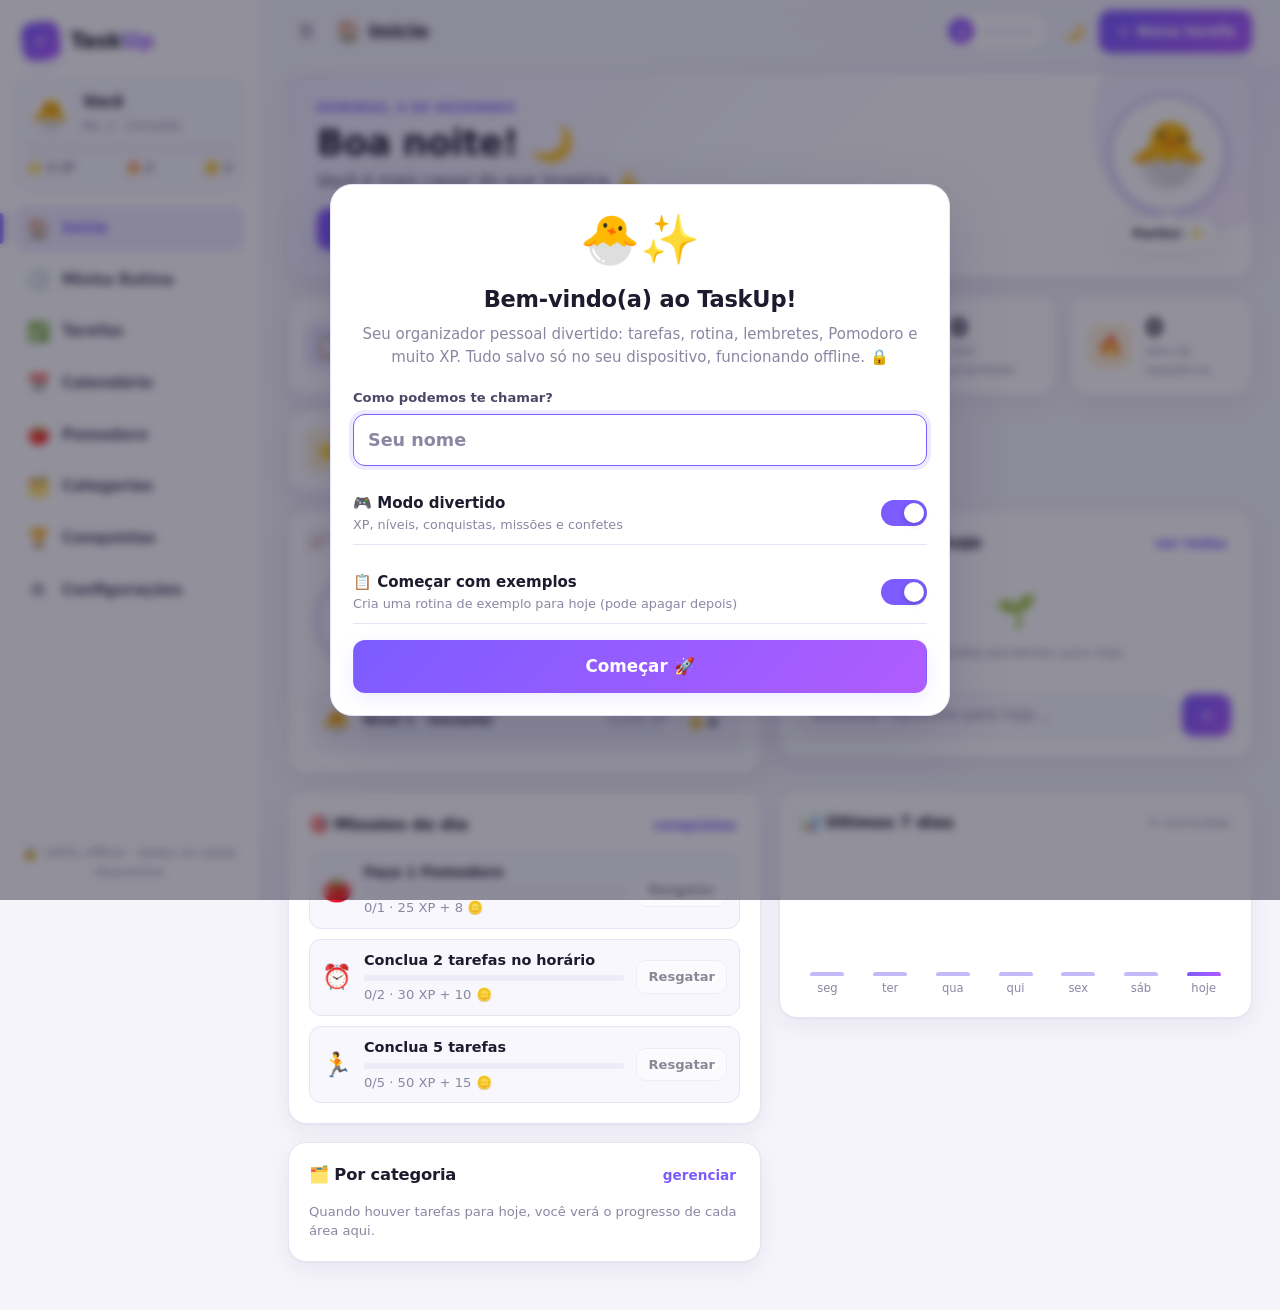
==== index.html @ 5ab42e2b "Create TaskUp: offline, gamified personal organizer (PWA) Pure HTML/CSS/JS app with dashboard, routi" ====
<!DOCTYPE html>
<html lang="pt-BR" data-theme="light">
<head>
  <meta charset="UTF-8">
  <meta name="viewport" content="width=device-width, initial-scale=1, viewport-fit=cover">
  <meta name="description" content="TaskUp — organizador pessoal de tarefas, rotina e lembretes, gamificado e 100% offline.">
  <meta name="theme-color" content="#7c5cff">
  <meta name="mobile-web-app-capable" content="yes">
  <meta name="apple-mobile-web-app-capable" content="yes">
  <meta name="apple-mobile-web-app-status-bar-style" content="black-translucent">
  <meta name="apple-mobile-web-app-title" content="TaskUp">
  <title>TaskUp</title>
  <link rel="manifest" href="manifest.json">
  <link rel="icon" type="image/svg+xml" href="assets/icons/icon.svg">
  <link rel="icon" type="image/png" sizes="192x192" href="assets/icons/icon-192.png">
  <link rel="apple-touch-icon" href="assets/icons/apple-touch-icon.png">
  <link rel="stylesheet" href="css/style.css">
  <script>
    // aplica o tema antes de pintar a tela (evita "flash" claro no modo escuro)
    (function () {
      try {
        var s = JSON.parse(localStorage.getItem('taskup:data:v1') || '{}').settings || {};
        var t = s.theme || 'auto';
        var dark = t === 'dark' || (t === 'auto' && matchMedia('(prefers-color-scheme: dark)').matches);
        document.documentElement.setAttribute('data-theme', dark ? 'dark' : 'light');
      } catch (e) {}
    })();
  </script>
</head>
<body>
  <a class="skip-link" href="#view">Pular para o conteúdo</a>

  <div class="app">
    <aside class="sidebar" aria-label="Menu principal">
      <div class="brand">
        <span class="brand-logo">✓</span>
        <span class="brand-name">Task<b>Up</b></span>
      </div>
      <div id="side-profile" class="side-profile" data-action="go" data-view="game" role="button" tabindex="0" hidden></div>
      <nav id="side-nav" class="side-nav"></nav>
      <div class="side-footer">
        <button id="install-btn" class="btn btn-block" data-action="install" hidden>📲 Instalar app</button>
        <p class="muted small offline-note">🔒 100% offline · dados só neste dispositivo</p>
      </div>
    </aside>
    <div id="scrim" class="scrim"></div>

    <div class="main">
      <header class="topbar">
        <button id="menu-btn" class="icon-btn menu-btn" aria-label="Abrir menu">☰</button>
        <h1 id="page-title" class="page-title">Início</h1>
        <div class="topbar-actions">
          <button id="pomo-chip" class="pomo-chip" data-action="pomo-chip" hidden title="Pomodoro em andamento">
            <span class="pc-emoji">🍅</span><span class="pc-time">25:00</span>
          </button>
          <button id="xp-chip" class="xp-chip" data-action="go" data-view="game" hidden></button>
          <button id="theme-toggle" class="icon-btn" data-action="theme-toggle" aria-label="Alternar tema claro/escuro">🌙</button>
          <button class="btn btn-primary new-btn" data-action="quick-new" title="Nova tarefa (N)"><span>＋</span><span class="hide-sm"> Nova tarefa</span></button>
        </div>
      </header>

      <main id="view" class="view" tabindex="-1"></main>
    </div>
  </div>

  <nav id="bottom-nav" class="bottom-nav" aria-label="Navegação rápida"></nav>
  <button class="fab" data-action="quick-new" aria-label="Nova tarefa">＋</button>

  <div id="modal-root"></div>
  <div id="toast-root" class="toast-root" aria-live="polite"></div>
  <canvas id="confetti" class="confetti" aria-hidden="true"></canvas>

  <noscript><p style="padding:2rem;text-align:center">O TaskUp precisa de JavaScript ativado para funcionar.</p></noscript>

  <!-- Ordem importa: cada módulo depende dos anteriores -->
  <script src="js/utils.js"></script>
  <script src="js/storage.js"></script>
  <script src="js/ui.js"></script>
  <script src="js/gamification.js"></script>
  <script src="js/tasks.js"></script>
  <script src="js/routine.js"></script>
  <script src="js/calendar.js"></script>
  <script src="js/pomodoro.js"></script>
  <script src="js/notifications.js"></script>
  <script src="js/backup.js"></script>
  <script src="js/categories.js"></script>
  <script src="js/settings.js"></script>
  <script src="js/dashboard.js"></script>
  <script src="js/app.js"></script>
</body>
</html>
---- css/style.css ----
/* =========================================================
   TaskUp — style.css
   Design moderno, divertido, responsivo, claro/escuro.
   ========================================================= */

/* ---------- Tokens ---------- */
:root {
  --accent: #7c5cff;
  --accent-2: #b05cff;
  --accent-soft: rgba(124, 92, 255, 0.12);
  --grad: linear-gradient(135deg, var(--accent), var(--accent-2));

  --bg: #f5f4fb;
  --bg-2: #ecebf7;
  --surface: #ffffff;
  --surface-2: #f8f7fd;
  --border: #e6e4f2;
  --text: #1d1b2e;
  --text-2: #4b4867;
  --muted: #8a87a3;

  --success: #10b981;
  --danger: #ef4444;
  --warning: #f59e0b;
  --info: #0ea5e9;

  --radius: 18px;
  --radius-sm: 12px;
  --radius-xs: 8px;
  --shadow: 0 1px 2px rgba(30, 20, 80, 0.04), 0 8px 24px rgba(30, 20, 80, 0.06);
  --shadow-lg: 0 20px 60px rgba(30, 20, 80, 0.18);
  --sidebar: 260px;
  --topbar: 64px;
  --font: system-ui, -apple-system, 'Segoe UI', Roboto, 'Helvetica Neue', Arial, 'Noto Sans', sans-serif, 'Apple Color Emoji', 'Segoe UI Emoji', 'Noto Color Emoji';
  --ease: cubic-bezier(0.2, 0.8, 0.2, 1);
  --bounce: cubic-bezier(0.34, 1.56, 0.64, 1);
  color-scheme: light;
}

[data-theme='dark'] {
  --bg: #0f0f1a;
  --bg-2: #171727;
  --surface: #1a1a2b;
  --surface-2: #222236;
  --border: #2d2d45;
  --text: #f1f0fa;
  --text-2: #c5c3dc;
  --muted: #8d8aa8;
  --shadow: 0 1px 2px rgba(0, 0, 0, 0.3), 0 8px 24px rgba(0, 0, 0, 0.25);
  --shadow-lg: 0 20px 60px rgba(0, 0, 0, 0.55);
  color-scheme: dark;
}

/* ---------- Base ---------- */
*,
*::before,
*::after {
  box-sizing: border-box;
}
html {
  -webkit-text-size-adjust: 100%;
  scroll-behavior: smooth;
}
body {
  margin: 0;
  font-family: var(--font);
  font-size: 15px;
  line-height: 1.5;
  color: var(--text);
  background: var(--bg);
  background-image: radial-gradient(1200px 600px at 100% -10%, var(--accent-soft), transparent 60%), radial-gradient(900px 500px at -10% 110%, var(--accent-soft), transparent 60%);
  background-attachment: fixed;
  min-height: 100vh;
  -webkit-font-smoothing: antialiased;
  transition: background-color 0.3s;
}
body.no-scroll {
  overflow: hidden;
}
h1,
h2,
h3,
h4 {
  margin: 0;
  line-height: 1.25;
  letter-spacing: -0.01em;
}
h3 {
  font-size: 1.02rem;
}
p {
  margin: 0;
}
button,
input,
select,
textarea {
  font: inherit;
  color: inherit;
}
button {
  cursor: pointer;
}
a {
  color: var(--accent);
}
code,
kbd {
  font-family: ui-monospace, SFMono-Regular, Menlo, Consolas, monospace;
  font-size: 0.85em;
  background: var(--surface-2);
  border: 1px solid var(--border);
  border-radius: 6px;
  padding: 1px 6px;
}
hr {
  border: 0;
  border-top: 1px dashed var(--border);
  margin: 16px 0;
}
:focus-visible {
  outline: 3px solid var(--accent-soft);
  outline-offset: 2px;
  border-radius: 8px;
}
::selection {
  background: var(--accent-soft);
}
.skip-link {
  position: absolute;
  left: -999px;
  top: 8px;
  z-index: 100;
  background: var(--surface);
  padding: 8px 14px;
  border-radius: 8px;
}
.skip-link:focus {
  left: 8px;
}
[hidden] {
  display: none !important;
}

/* ---------- Utilitários ---------- */
.muted {
  color: var(--muted);
}
.small {
  font-size: 0.82rem;
}
.danger {
  color: var(--danger) !important;
}
.kicker {
  text-transform: uppercase;
  letter-spacing: 0.08em;
  font-size: 0.72rem;
  font-weight: 700;
  color: var(--accent);
}
.big {
  font-size: 1.08rem;
}
.row {
  display: flex;
  align-items: center;
  gap: 8px;
}
.row.between {
  justify-content: space-between;
}
.row.gap {
  gap: 10px;
}
.row.wrap {
  flex-wrap: wrap;
}
.grow {
  flex: 1;
  min-width: 0;
}
.mt {
  margin-top: 14px;
}
.mb {
  margin-bottom: 14px;
}
.center {
  text-align: center;
}
.grid {
  display: grid;
  gap: 18px;
}
.grid.two {
  grid-template-columns: repeat(2, minmax(0, 1fr));
}
.grid.tight {
  gap: 12px;
}

/* ---------- Layout ---------- */
.app {
  display: flex;
  min-height: 100vh;
}
.sidebar {
  position: fixed;
  inset: 0 auto 0 0;
  width: var(--sidebar);
  background: var(--surface);
  border-right: 1px solid var(--border);
  display: flex;
  flex-direction: column;
  padding: 18px 14px;
  gap: 14px;
  z-index: 40;
  overflow-y: auto;
  transition: transform 0.3s var(--ease);
}
.brand {
  display: flex;
  align-items: center;
  gap: 10px;
  padding: 4px 8px;
}
.brand-logo {
  width: 38px;
  height: 38px;
  display: grid;
  place-items: center;
  border-radius: 12px;
  background: var(--grad);
  color: #fff;
  font-weight: 900;
  font-size: 1.2rem;
  box-shadow: 0 6px 16px var(--accent-soft);
  transform: rotate(-6deg);
}
.brand-name {
  font-size: 1.35rem;
  font-weight: 800;
  letter-spacing: -0.02em;
}
.brand-name b {
  background: var(--grad);
  -webkit-background-clip: text;
  background-clip: text;
  color: transparent;
}
.side-profile {
  background: var(--surface-2);
  border: 1px solid var(--border);
  border-radius: var(--radius-sm);
  padding: 12px;
  cursor: pointer;
  display: grid;
  gap: 8px;
  transition: transform 0.2s var(--ease);
}
.side-profile:hover {
  transform: translateY(-2px);
}
.sp-top {
  display: flex;
  gap: 10px;
  align-items: center;
}
.sp-top strong {
  display: block;
  font-size: 0.95rem;
}
.sp-top small {
  color: var(--muted);
}
.sp-mascot {
  font-size: 1.9rem;
  width: 46px;
  height: 46px;
  display: grid;
  place-items: center;
  background: var(--surface);
  border-radius: 50%;
  border: 2px solid var(--accent-soft);
  animation: float 3s ease-in-out infinite;
}
.sp-stats {
  display: flex;
  justify-content: space-between;
  font-size: 0.78rem;
  color: var(--text-2);
}
.side-nav {
  display: grid;
  gap: 4px;
}
.nav-item {
  display: flex;
  align-items: center;
  gap: 12px;
  width: 100%;
  padding: 10px 12px;
  border: 0;
  background: transparent;
  border-radius: var(--radius-sm);
  text-align: left;
  color: var(--text-2);
  font-weight: 600;
  transition: background 0.15s, color 0.15s, transform 0.15s;
  position: relative;
}
.nav-item:hover {
  background: var(--surface-2);
  color: var(--text);
}
.nav-item.active {
  background: var(--accent-soft);
  color: var(--accent);
}
.nav-item.active::before {
  content: '';
  position: absolute;
  left: -14px;
  top: 8px;
  bottom: 8px;
  width: 4px;
  border-radius: 0 4px 4px 0;
  background: var(--accent);
}
.nav-icon {
  font-size: 1.15rem;
  width: 24px;
  text-align: center;
}
.nav-label {
  flex: 1;
}
.nav-badge {
  min-width: 20px;
  height: 20px;
  padding: 0 6px;
  border-radius: 10px;
  background: var(--accent);
  color: #fff;
  font-size: 0.72rem;
  font-weight: 700;
  display: inline-grid;
  place-items: center;
}
.nav-badge.danger {
  background: var(--danger);
  color: #fff !important;
}
.side-footer {
  margin-top: auto;
  display: grid;
  gap: 8px;
}
.offline-note {
  text-align: center;
}
.scrim {
  display: none;
}

.main {
  flex: 1;
  margin-left: var(--sidebar);
  min-width: 0;
}
.topbar {
  position: sticky;
  top: 0;
  z-index: 30;
  height: var(--topbar);
  display: flex;
  align-items: center;
  gap: 12px;
  padding: 0 28px;
  background: color-mix(in srgb, var(--bg) 82%, transparent);
  backdrop-filter: blur(14px);
  -webkit-backdrop-filter: blur(14px);
  border-bottom: 1px solid transparent;
}
.menu-btn {
  display: none;
}
.page-title {
  font-size: 1.25rem;
  font-weight: 800;
  flex: 1;
  display: flex;
  align-items: center;
  gap: 8px;
  white-space: nowrap;
  overflow: hidden;
  text-overflow: ellipsis;
}
.topbar-actions {
  display: flex;
  align-items: center;
  gap: 8px;
}
.pomo-chip {
  display: inline-flex;
  align-items: center;
  gap: 6px;
  border: 0;
  border-radius: 999px;
  padding: 6px 12px;
  background: var(--grad);
  color: #fff;
  font-weight: 700;
  font-variant-numeric: tabular-nums;
  box-shadow: 0 6px 16px var(--accent-soft);
  animation: pulse-soft 2s infinite;
}
.pomo-chip.paused {
  animation: none;
  opacity: 0.75;
}
.xp-chip {
  display: inline-flex;
  align-items: center;
  gap: 6px;
  border: 1px solid var(--border);
  background: var(--surface);
  border-radius: 999px;
  padding: 4px 10px 4px 4px;
}
.xc-level {
  width: 26px;
  height: 26px;
  display: grid;
  place-items: center;
  border-radius: 50%;
  background: var(--grad);
  color: #fff;
  font-weight: 800;
  font-size: 0.8rem;
}
.xc-bar {
  width: 56px;
  height: 6px;
  border-radius: 6px;
  background: var(--bg-2);
  overflow: hidden;
}
.xc-bar i {
  display: block;
  height: 100%;
  background: linear-gradient(90deg, #facc15, #f59e0b);
  border-radius: 6px;
}

.view {
  padding: 8px 28px 48px;
  max-width: 1280px;
  margin: 0 auto;
  display: grid;
  gap: 18px;
  outline: none;
}
.view-enter {
  animation: view-in 0.35s var(--ease);
}

.bottom-nav,
.fab {
  display: none;
}

/* ---------- Cards ---------- */
.card {
  background: var(--surface);
  border: 1px solid var(--border);
  border-radius: var(--radius);
  padding: 20px;
  box-shadow: var(--shadow);
  min-width: 0;
}
.card-head {
  display: flex;
  align-items: center;
  justify-content: space-between;
  gap: 10px;
  margin-bottom: 14px;
}
.card > h3 {
  margin-bottom: 14px;
}

/* ---------- Botões ---------- */
.btn {
  display: inline-flex;
  align-items: center;
  justify-content: center;
  gap: 6px;
  padding: 9px 16px;
  border-radius: var(--radius-sm);
  border: 1px solid var(--border);
  background: var(--surface);
  color: var(--text);
  font-weight: 600;
  font-size: 0.92rem;
  white-space: nowrap;
  transition: transform 0.15s var(--ease), box-shadow 0.2s, background 0.2s, border-color 0.2s;
  user-select: none;
}
.btn:hover:not(:disabled) {
  border-color: var(--accent);
  transform: translateY(-1px);
}
.btn:active:not(:disabled) {
  transform: translateY(0) scale(0.97);
}
.btn:disabled {
  opacity: 0.5;
  cursor: not-allowed;
}
.btn-primary {
  background: var(--grad);
  color: #fff;
  border-color: transparent;
  box-shadow: 0 6px 18px var(--accent-soft);
}
.btn-primary:hover:not(:disabled) {
  box-shadow: 0 10px 24px var(--accent-soft);
  border-color: transparent;
}
.btn-success {
  background: var(--success);
  color: #fff;
  border-color: transparent;
}
.btn-danger {
  background: var(--danger);
  color: #fff;
  border-color: transparent;
}
.btn-ghost {
  background: transparent;
  border-color: transparent;
}
.btn-ghost:hover:not(:disabled) {
  background: var(--surface-2);
  border-color: var(--border);
}
.btn-sm {
  padding: 6px 11px;
  font-size: 0.82rem;
  border-radius: 10px;
}
.btn-xl {
  padding: 13px 26px;
  font-size: 1.05rem;
}
.btn-block {
  width: 100%;
}
.icon-btn {
  display: inline-grid;
  place-items: center;
  width: 36px;
  height: 36px;
  border-radius: 10px;
  border: 1px solid transparent;
  background: transparent;
  font-size: 1.05rem;
  color: var(--text-2);
  transition: background 0.15s, transform 0.15s;
  flex-shrink: 0;
}
.icon-btn:hover:not(:disabled) {
  background: var(--surface-2);
  border-color: var(--border);
}
.icon-btn:active {
  transform: scale(0.92);
}
.icon-btn:disabled {
  opacity: 0.3;
  cursor: default;
}
.icon-btn.lg {
  width: 52px;
  height: 52px;
  font-size: 1.4rem;
  border-radius: 50%;
  border-color: var(--border);
  background: var(--surface);
}
.icon-btn.sm {
  width: 30px;
  height: 30px;
  font-size: 0.9rem;
}
.link-btn {
  background: none;
  border: 0;
  color: var(--accent);
  font-weight: 600;
  font-size: 0.85rem;
  padding: 2px 4px;
}
.link-btn:hover {
  text-decoration: underline;
}
.pulse {
  animation: pulse-soft 1.6s infinite;
}

/* ---------- Pills / chips ---------- */
.pill {
  display: inline-flex;
  align-items: center;
  gap: 4px;
  padding: 3px 10px;
  border-radius: 999px;
  font-size: 0.75rem;
  font-weight: 700;
  background: var(--surface-2);
  border: 1px solid var(--border);
  white-space: nowrap;
}
.pill-success {
  background: rgba(16, 185, 129, 0.12);
  color: var(--success);
  border-color: transparent;
}
.pill-danger {
  background: rgba(239, 68, 68, 0.12);
  color: var(--danger);
  border-color: transparent;
}
.pill-live {
  background: var(--accent);
  color: #fff;
  border-color: transparent;
  animation: pulse-soft 1.5s infinite;
}
.chip {
  --c: var(--accent);
  display: inline-flex;
  align-items: center;
  gap: 4px;
  padding: 2px 9px;
  border-radius: 999px;
  font-size: 0.74rem;
  font-weight: 600;
  background: color-mix(in srgb, var(--c) 14%, transparent);
  color: color-mix(in srgb, var(--c) 80%, var(--text));
  white-space: nowrap;
}
.chip.lg {
  font-size: 0.95rem;
  padding: 6px 14px;
}
.meta {
  font-size: 0.78rem;
  color: var(--muted);
  white-space: nowrap;
}

/* ---------- Progresso ---------- */
.progress {
  height: 10px;
  border-radius: 10px;
  background: var(--bg-2);
  overflow: hidden;
}
.progress > span {
  display: block;
  height: 100%;
  border-radius: inherit;
  background: var(--grad);
  transition: width 0.6s var(--ease);
  position: relative;
  overflow: hidden;
}
.progress > span::after {
  content: '';
  position: absolute;
  inset: 0;
  background: linear-gradient(90deg, transparent, rgba(255, 255, 255, 0.35), transparent);
  transform: translateX(-100%);
  animation: shine 2.6s infinite;
}
.progress.sm {
  height: 6px;
}
.progress.lg {
  height: 14px;
}
.progress.xp > span {
  background: linear-gradient(90deg, #facc15, #f59e0b);
}

/* ---------- Formulários ---------- */
.input {
  width: 100%;
  padding: 10px 12px;
  border-radius: var(--radius-sm);
  border: 1.5px solid var(--border);
  background: var(--surface-2);
  color: var(--text);
  transition: border-color 0.15s, box-shadow 0.15s, background 0.15s;
  min-width: 0;
}
.input:focus {
  outline: none;
  border-color: var(--accent);
  box-shadow: 0 0 0 4px var(--accent-soft);
  background: var(--surface);
}
.input::placeholder {
  color: var(--muted);
}
textarea.input {
  resize: vertical;
  min-height: 70px;
}
select.input {
  cursor: pointer;
}
.input-lg {
  font-size: 1.1rem;
  padding: 12px 14px;
  font-weight: 600;
}
.input-sm {
  padding: 6px 10px;
  font-size: 0.88rem;
  width: auto;
}
.input-group {
  display: flex;
  gap: 8px;
}
.form {
  display: grid;
  gap: 16px;
}
.field {
  display: grid;
  gap: 6px;
}
.field > label,
.field > span {
  font-size: 0.82rem;
  font-weight: 700;
  color: var(--text-2);
}
.field-row {
  display: flex;
  gap: 10px;
  align-items: center;
}
.form-actions {
  display: flex;
  justify-content: space-between;
  align-items: center;
  gap: 10px;
  padding-top: 6px;
  flex-wrap: wrap;
}
.quick-dates {
  display: flex;
  flex-wrap: wrap;
  gap: 2px 8px;
}
.quick-dates .link-btn {
  font-size: 0.76rem;
}
.segmented {
  display: flex;
  background: var(--surface-2);
  border: 1px solid var(--border);
  border-radius: var(--radius-sm);
  padding: 4px;
  gap: 4px;
}
.segmented label {
  flex: 1;
  position: relative;
}
.segmented input {
  position: absolute;
  opacity: 0;
  pointer-events: none;
}
.segmented span {
  display: block;
  text-align: center;
  padding: 7px 8px;
  border-radius: 9px;
  font-size: 0.86rem;
  font-weight: 600;
  cursor: pointer;
  color: var(--text-2);
  transition: background 0.2s, color 0.2s, box-shadow 0.2s;
  white-space: nowrap;
}
.segmented input:checked + span {
  background: var(--surface);
  color: var(--accent);
  box-shadow: var(--shadow);
}
.segmented input:focus-visible + span {
  outline: 2px solid var(--accent);
}

.switch-row {
  display: flex;
  align-items: center;
  justify-content: space-between;
  gap: 14px;
  padding: 10px 0;
  cursor: pointer;
  border-bottom: 1px solid var(--border);
}
.switch-row:last-child {
  border-bottom: 0;
}
.switch-row > span:first-child {
  display: grid;
}
.switch-row small {
  font-size: 0.8rem;
}
.switch-row.disabled {
  opacity: 0.45;
  cursor: not-allowed;
}
.switch {
  position: relative;
  flex-shrink: 0;
}
.switch input {
  position: absolute;
  opacity: 0;
  width: 100%;
  height: 100%;
  margin: 0;
  cursor: inherit;
  z-index: 1;
}
.switch i {
  display: block;
  width: 46px;
  height: 26px;
  border-radius: 26px;
  background: var(--bg-2);
  border: 1px solid var(--border);
  position: relative;
  transition: background 0.2s;
}
.switch i::after {
  content: '';
  position: absolute;
  top: 2px;
  left: 2px;
  width: 20px;
  height: 20px;
  border-radius: 50%;
  background: #fff;
  box-shadow: 0 2px 6px rgba(0, 0, 0, 0.2);
  transition: transform 0.25s var(--bounce);
}
.switch input:checked + i {
  background: var(--accent);
  border-color: transparent;
}
.switch input:checked + i::after {
  transform: translateX(20px);
}
.switch input:focus-visible + i {
  outline: 3px solid var(--accent-soft);
}
.sub-settings {
  padding-left: 14px;
  border-left: 3px solid var(--accent-soft);
  margin-left: 4px;
}
.num-row {
  display: flex;
  align-items: center;
  justify-content: space-between;
  gap: 12px;
  padding: 10px 0;
  border-bottom: 1px solid var(--border);
}
.num-input {
  display: flex;
  align-items: center;
  gap: 6px;
}
.num-input .input {
  width: 80px;
  text-align: center;
}
.range {
  accent-color: var(--accent);
  width: 180px;
}
.mini-check {
  position: relative;
  display: inline-block;
}
.mini-check input {
  position: absolute;
  opacity: 0;
  inset: 0;
  margin: 0;
  cursor: pointer;
}
.mini-check span {
  display: block;
  width: 20px;
  height: 20px;
  border-radius: 6px;
  border: 2px solid var(--border);
}
.mini-check input:checked + span {
  background: var(--success);
  border-color: var(--success);
}

/* Emoji / cor */
.emoji-picker {
  position: relative;
}
.emoji-current {
  width: 50px;
  height: 50px;
  border-radius: var(--radius-sm);
  border: 1.5px dashed var(--border);
  background: var(--surface-2);
  font-size: 1.5rem;
  transition: transform 0.2s var(--bounce);
}
.emoji-current:hover {
  transform: scale(1.08) rotate(-4deg);
  border-color: var(--accent);
}
.emoji-grid {
  position: absolute;
  top: 56px;
  left: 0;
  z-index: 5;
  display: grid;
  grid-template-columns: repeat(8, 36px);
  gap: 4px;
  padding: 8px;
  background: var(--surface);
  border: 1px solid var(--border);
  border-radius: var(--radius-sm);
  box-shadow: var(--shadow-lg);
  animation: pop-in 0.2s var(--bounce);
}
.emoji-opt {
  width: 36px;
  height: 36px;
  border: 0;
  background: transparent;
  border-radius: 8px;
  font-size: 1.2rem;
}
.emoji-opt:hover {
  background: var(--accent-soft);
  transform: scale(1.15);
}
.color-picker {
  display: flex;
  flex-wrap: wrap;
  gap: 8px;
}
.color-opt {
  position: relative;
  cursor: pointer;
}
.color-opt input[type='radio'] {
  position: absolute;
  opacity: 0;
}
.color-opt span {
  display: block;
  width: 30px;
  height: 30px;
  border-radius: 50%;
  background: var(--c);
  transition: transform 0.2s var(--bounce);
  border: 3px solid transparent;
}
.color-opt input:checked + span {
  border-color: var(--surface);
  box-shadow: 0 0 0 2px var(--c);
  transform: scale(1.1);
}
.color-custom input {
  width: 30px;
  height: 30px;
  padding: 0;
  border: 0;
  border-radius: 50%;
  background: none;
  cursor: pointer;
}
.cat-preview {
  min-height: 34px;
}

/* ---------- Estados vazios ---------- */
.empty-state {
  text-align: center;
  padding: 36px 16px;
  display: grid;
  gap: 8px;
  justify-items: center;
}
.empty-state.small {
  padding: 18px 10px;
}
.empty-emoji {
  font-size: 2.8rem;
  animation: float 3s ease-in-out infinite;
}
.empty-state.small .empty-emoji {
  font-size: 2rem;
}

/* ---------- Toasts ---------- */
.toast-root {
  position: fixed;
  right: 20px;
  bottom: 20px;
  z-index: 200;
  display: grid;
  gap: 10px;
  width: min(380px, calc(100vw - 32px));
  pointer-events: none;
}
.toast {
  pointer-events: auto;
  display: flex;
  align-items: center;
  gap: 10px;
  padding: 12px 12px 12px 14px;
  background: var(--surface);
  border: 1px solid var(--border);
  border-radius: var(--radius-sm);
  box-shadow: var(--shadow-lg);
  transform: translateY(20px) scale(0.95);
  opacity: 0;
  transition: transform 0.35s var(--bounce), opacity 0.25s;
}
.toast.show {
  transform: none;
  opacity: 1;
}
.toast.hide {
  transform: translateX(30px);
  opacity: 0;
}
.toast-icon {
  font-size: 1.3rem;
}
.toast-text {
  flex: 1;
  font-size: 0.9rem;
  font-weight: 500;
}
.toast-action {
  border: 0;
  background: var(--accent-soft);
  color: var(--accent);
  font-weight: 700;
  padding: 6px 10px;
  border-radius: 8px;
  font-size: 0.82rem;
}
.toast-close {
  border: 0;
  background: none;
  color: var(--muted);
  font-size: 1.2rem;
  padding: 0 4px;
}
.toast-xp {
  border-color: #facc15;
  background: linear-gradient(135deg, color-mix(in srgb, #facc15 14%, var(--surface)), var(--surface));
}
.toast-achievement {
  border-color: var(--accent);
  background: linear-gradient(135deg, var(--accent-soft), var(--surface));
}
.toast-error {
  border-color: var(--danger);
}
.toast-success {
  border-color: var(--success);
}

/* ---------- Modais ---------- */
.modal-backdrop {
  position: fixed;
  inset: 0;
  z-index: 100;
  background: rgba(15, 12, 35, 0.45);
  backdrop-filter: blur(4px);
  -webkit-backdrop-filter: blur(4px);
  display: grid;
  place-items: center;
  padding: 16px;
  opacity: 0;
  transition: opacity 0.2s;
  overflow-y: auto;
}
.modal-backdrop.show {
  opacity: 1;
}
.modal {
  width: 100%;
  max-height: calc(100vh - 32px);
  overflow-y: auto;
  background: var(--surface);
  border: 1px solid var(--border);
  border-radius: 22px;
  box-shadow: var(--shadow-lg);
  transform: translateY(16px) scale(0.97);
  transition: transform 0.3s var(--bounce);
}
.modal-backdrop.show .modal {
  transform: none;
}
.modal-sm {
  max-width: 420px;
}
.modal-md {
  max-width: 620px;
}
.modal-header {
  display: flex;
  align-items: center;
  justify-content: space-between;
  padding: 18px 22px 0;
}
.modal-header h2 {
  font-size: 1.2rem;
}
.modal-body {
  padding: 18px 22px 22px;
}
.modal-confirm .modal-body {
  text-align: center;
  display: grid;
  gap: 10px;
}
.confirm-icon {
  font-size: 2.6rem;
  animation: pop-in 0.4s var(--bounce);
}
.confirm-actions {
  display: flex;
  gap: 10px;
  justify-content: center;
  margin-top: 8px;
}
.confirm-actions .btn {
  flex: 1;
}
.levelup {
  text-align: center;
  display: grid;
  gap: 8px;
  justify-items: center;
}
.levelup-badge {
  font-size: 3.6rem;
  width: 110px;
  height: 110px;
  display: grid;
  place-items: center;
  border-radius: 50%;
  background: var(--grad);
  box-shadow: 0 0 0 10px var(--accent-soft), 0 20px 40px var(--accent-soft);
  animation: levelup 0.9s var(--bounce);
}
.levelup-kicker {
  font-weight: 800;
  color: var(--accent);
  text-transform: uppercase;
  letter-spacing: 0.1em;
  margin-top: 10px;
  font-size: 0.8rem;
}
.levelup h2 {
  font-size: 2.2rem;
}
.levelup .btn {
  margin-top: 10px;
}
.onb {
  text-align: center;
  display: grid;
  gap: 10px;
}
.onb-hero {
  font-size: 3rem;
  animation: float 3s ease-in-out infinite;
}
.onb .form {
  text-align: left;
  margin-top: 10px;
}

/* Popover */
.popover {
  position: fixed;
  z-index: 90;
  width: 210px;
  background: var(--surface);
  border: 1px solid var(--border);
  border-radius: var(--radius-sm);
  box-shadow: var(--shadow-lg);
  padding: 6px;
  display: grid;
  animation: pop-in 0.18s var(--ease);
}
.popover button {
  border: 0;
  background: none;
  text-align: left;
  padding: 9px 10px;
  border-radius: 8px;
  font-size: 0.88rem;
}
.popover button:hover {
  background: var(--surface-2);
}

/* ---------- Tarefas ---------- */
.task-list {
  display: grid;
  gap: 8px;
}
.task-item {
  --cat: var(--accent);
  display: flex;
  align-items: center;
  gap: 12px;
  padding: 12px 10px 12px 14px;
  background: var(--surface);
  border: 1px solid var(--border);
  border-left: 4px solid var(--cat);
  border-radius: var(--radius-sm);
  transition: transform 0.2s var(--ease), box-shadow 0.2s, opacity 0.3s, background 0.2s;
  animation: item-in 0.3s var(--ease) both;
}
.task-item:hover {
  transform: translateX(3px);
  box-shadow: var(--shadow);
}
.task-item.done {
  opacity: 0.6;
  background: var(--surface-2);
}
.task-item.done .task-title span:not(.task-emoji):not(.prio-dot) {
  text-decoration: line-through;
  text-decoration-thickness: 2px;
  color: var(--muted);
}
.task-item.overdue {
  background: linear-gradient(90deg, rgba(239, 68, 68, 0.06), var(--surface) 40%);
}
.task-item.just-toggled {
  animation: bump 0.4s var(--bounce);
}
.task-item.compact {
  padding: 9px 8px 9px 12px;
}
.check {
  flex-shrink: 0;
  width: 26px;
  height: 26px;
  border-radius: 50%;
  border: 2px solid color-mix(in srgb, var(--cat, var(--accent)) 60%, var(--border));
  background: transparent;
  display: grid;
  place-items: center;
  padding: 0;
  transition: background 0.2s, border-color 0.2s, transform 0.2s var(--bounce);
}
.check svg {
  width: 16px;
  height: 16px;
  fill: none;
  stroke: #fff;
  stroke-width: 3;
  stroke-linecap: round;
  stroke-linejoin: round;
  stroke-dasharray: 24;
  stroke-dashoffset: 24;
  transition: stroke-dashoffset 0.3s var(--ease) 0.05s;
}
.check:hover {
  transform: scale(1.12);
  background: color-mix(in srgb, var(--cat, var(--accent)) 15%, transparent);
}
.done > .check,
.done .check {
  background: var(--success);
  border-color: var(--success);
}
.done > .check svg,
.done .check svg {
  stroke-dashoffset: 0;
}
.check.sm {
  width: 22px;
  height: 22px;
}
.check.sm svg {
  width: 13px;
  height: 13px;
}
.task-body {
  flex: 1;
  min-width: 0;
  cursor: pointer;
  display: grid;
  gap: 4px;
}
.task-title {
  font-weight: 600;
  display: flex;
  align-items: center;
  gap: 6px;
  min-width: 0;
}
.task-title > span:nth-last-child(2) {
  overflow: hidden;
  text-overflow: ellipsis;
  white-space: nowrap;
}
.task-emoji {
  flex-shrink: 0;
}
.prio-dot {
  width: 8px;
  height: 8px;
  border-radius: 50%;
  flex-shrink: 0;
}
.prio-high .prio-dot {
  background: var(--danger);
  box-shadow: 0 0 0 3px rgba(239, 68, 68, 0.18);
}
.prio-medium .prio-dot {
  background: var(--warning);
}
.prio-low .prio-dot {
  background: var(--success);
}
.task-meta {
  display: flex;
  flex-wrap: wrap;
  gap: 4px 10px;
  align-items: center;
}
.task-actions {
  display: flex;
  gap: 2px;
  opacity: 0.55;
  transition: opacity 0.2s;
}
.task-item:hover .task-actions,
.task-actions:focus-within {
  opacity: 1;
}
.task-group {
  display: grid;
  gap: 10px;
}
.group-title {
  font-size: 0.9rem;
  color: var(--text-2);
  display: flex;
  align-items: center;
  gap: 8px;
}
.count {
  font-size: 0.72rem;
  background: var(--bg-2);
  color: var(--text-2);
  padding: 1px 8px;
  border-radius: 999px;
}
.tasks-wrap {
  display: grid;
  gap: 22px;
}

.quick-add-card {
  padding: 14px;
}
.quick-add {
  display: flex;
  gap: 8px;
  align-items: center;
}
.qa-icon {
  font-size: 1.3rem;
  padding: 0 4px;
}
.quick-add .input {
  flex: 1;
}
.qa-hint {
  margin-top: 8px;
  padding-left: 4px;
}
.quick-add.mini {
  margin-top: 12px;
}

.filters {
  display: grid;
  gap: 12px;
}
.chips-scroll {
  display: flex;
  gap: 8px;
  overflow-x: auto;
  padding-bottom: 4px;
  scrollbar-width: none;
}
.chips-scroll::-webkit-scrollbar {
  display: none;
}
.filter-chip {
  display: inline-flex;
  align-items: center;
  gap: 6px;
  padding: 7px 14px;
  border-radius: 999px;
  border: 1px solid var(--border);
  background: var(--surface);
  font-weight: 600;
  font-size: 0.85rem;
  white-space: nowrap;
  color: var(--text-2);
  transition: all 0.2s;
}
.filter-chip span {
  font-size: 0.72rem;
  background: var(--bg-2);
  padding: 0 7px;
  border-radius: 999px;
}
.filter-chip.active {
  background: var(--accent);
  color: #fff;
  border-color: transparent;
  box-shadow: 0 6px 16px var(--accent-soft);
}
.filter-chip.active span {
  background: rgba(255, 255, 255, 0.25);
}
.filters-row {
  display: flex;
  gap: 8px;
  flex-wrap: wrap;
}
.filters-row select {
  width: auto;
  flex: 0 1 200px;
}
.search {
  flex: 1 1 220px;
  display: flex;
  align-items: center;
  gap: 4px;
  position: relative;
}
.search > span {
  position: absolute;
  left: 12px;
  pointer-events: none;
}
.search .input {
  padding-left: 36px;
}

.subtask-editor {
  list-style: none;
  margin: 0;
  padding: 0;
  display: grid;
  gap: 6px;
}
.subtask-editor li {
  display: flex;
  align-items: center;
  gap: 8px;
}
.subtask-editor .input {
  flex: 1;
  width: auto;
}

/* ---------- Dashboard ---------- */
.hero {
  display: flex;
  justify-content: space-between;
  gap: 20px;
  align-items: center;
  position: relative;
  overflow: hidden;
  background: linear-gradient(135deg, var(--accent-soft), transparent 60%), var(--surface);
  padding: 26px 28px;
}
.hero::after {
  content: '';
  position: absolute;
  right: -60px;
  top: -60px;
  width: 220px;
  height: 220px;
  border-radius: 50%;
  background: var(--grad);
  opacity: 0.1;
}
.hero h1 {
  font-size: clamp(1.6rem, 3.2vw, 2.2rem);
  font-weight: 800;
  margin: 4px 0;
}
.hero-sub {
  color: var(--text-2);
  font-size: 1.05rem;
}
.wave {
  display: inline-block;
  animation: wiggle 2.4s ease-in-out infinite;
  transform-origin: 70% 70%;
}
.hero-mascot {
  position: relative;
  display: grid;
  justify-items: center;
  gap: 8px;
  z-index: 1;
}
.mascot {
  font-size: 4rem;
  width: 110px;
  height: 110px;
  display: grid;
  place-items: center;
  background: var(--surface);
  border-radius: 50%;
  box-shadow: 0 0 0 8px var(--accent-soft), var(--shadow);
  animation: float 3.2s ease-in-out infinite;
}
.mascot.happy {
  animation: jump 0.9s var(--bounce) infinite;
}
.speech {
  background: var(--surface);
  border: 1px solid var(--border);
  padding: 6px 12px;
  border-radius: 14px;
  font-size: 0.82rem;
  font-weight: 600;
  box-shadow: var(--shadow);
  white-space: nowrap;
  position: relative;
}
.speech::before {
  content: '';
  position: absolute;
  top: -6px;
  left: 50%;
  width: 10px;
  height: 10px;
  background: var(--surface);
  border-left: 1px solid var(--border);
  border-top: 1px solid var(--border);
  transform: translateX(-50%) rotate(45deg);
}

.stats {
  display: grid;
  grid-template-columns: repeat(auto-fit, minmax(150px, 1fr));
  gap: 14px;
}
.stat-card {
  --c: var(--accent);
  display: grid;
  grid-template-columns: auto 1fr;
  grid-template-rows: auto auto;
  column-gap: 12px;
  align-items: center;
  text-align: left;
  padding: 16px;
  background: var(--surface);
  border: 1px solid var(--border);
  border-radius: var(--radius);
  box-shadow: var(--shadow);
  transition: transform 0.2s var(--bounce), box-shadow 0.2s;
}
.stat-card:hover {
  transform: translateY(-3px);
  box-shadow: var(--shadow-lg);
}
.stat-card strong {
  font-size: 1.6rem;
  line-height: 1.1;
  font-weight: 800;
}
.stat-card > span:last-child {
  grid-column: 2;
  font-size: 0.8rem;
  color: var(--muted);
}
.stat-icon {
  grid-row: span 2;
  width: 46px;
  height: 46px;
  border-radius: 14px;
  display: grid;
  place-items: center;
  font-size: 1.35rem;
  background: color-mix(in srgb, var(--c) 15%, transparent);
}
.stat-card.alert {
  border-color: rgba(239, 68, 68, 0.4);
}
.stat-card.alert strong {
  color: var(--danger);
}
.flame.on {
  animation: flame 1.4s ease-in-out infinite;
}
.dash-grid {
  grid-template-columns: repeat(auto-fit, minmax(340px, 1fr));
  align-items: start;
}
.progress-wrap {
  display: flex;
  align-items: center;
  gap: 20px;
}
.progress-wrap > div {
  flex: 1;
  display: grid;
  gap: 8px;
}
.ring {
  width: 110px;
  height: 110px;
  flex-shrink: 0;
  transform: rotate(-90deg);
}
.ring-track {
  fill: none;
  stroke: var(--bg-2);
  stroke-width: 10;
}
.ring-bar {
  fill: none;
  stroke: var(--accent);
  stroke-width: 10;
  stroke-linecap: round;
  transition: stroke-dashoffset 0.8s var(--ease);
}
.ring-text {
  transform: rotate(90deg);
  transform-origin: 50px 50px;
  text-anchor: middle;
  dominant-baseline: central;
  font-size: 20px;
  font-weight: 800;
  fill: var(--text);
}
.level-strip {
  display: flex;
  align-items: center;
  gap: 12px;
  margin-top: 18px;
  padding: 12px;
  border-radius: var(--radius-sm);
  background: var(--surface-2);
  cursor: pointer;
}
.level-badge {
  font-size: 1.5rem;
}
.bars {
  display: flex;
  align-items: flex-end;
  gap: 8px;
  height: 150px;
}
.bar {
  flex: 1;
  height: 100%;
  display: flex;
  flex-direction: column;
  justify-content: flex-end;
  align-items: center;
  gap: 4px;
}
.bar i {
  display: block;
  width: 100%;
  max-width: 34px;
  min-height: 4px;
  border-radius: 8px 8px 4px 4px;
  background: color-mix(in srgb, var(--accent) 35%, var(--bg-2));
  transition: height 0.6s var(--ease);
}
.bar.today i {
  background: var(--grad);
}
.bar small {
  font-size: 0.72rem;
  color: var(--muted);
}
.bar-n {
  font-size: 0.72rem;
  font-weight: 700;
  color: var(--text-2);
  min-height: 1em;
}
.cat-stats {
  list-style: none;
  margin: 0;
  padding: 0;
  display: grid;
  gap: 12px;
}
.cat-stats li {
  display: flex;
  align-items: center;
  gap: 12px;
  cursor: pointer;
  border-radius: 10px;
}
.cat-emoji {
  --c: var(--accent);
  width: 46px;
  height: 46px;
  border-radius: 14px;
  display: grid;
  place-items: center;
  font-size: 1.4rem;
  background: color-mix(in srgb, var(--c) 16%, transparent);
  flex-shrink: 0;
}
.cat-emoji.sm {
  width: 36px;
  height: 36px;
  font-size: 1.1rem;
  border-radius: 10px;
}

/* ---------- Rotina ---------- */
.routine-head {
  display: flex;
  align-items: center;
  gap: 20px;
  flex-wrap: wrap;
}
.date-nav {
  display: flex;
  align-items: center;
  gap: 6px;
}
.date-nav-label {
  display: grid;
  text-align: center;
  min-width: 150px;
}
.date-nav-label strong {
  font-size: 1.1rem;
}
.routine-progress {
  flex: 1;
  min-width: 200px;
  display: grid;
  gap: 6px;
  margin-bottom: 4px;
}
.routine-grid {
  grid-template-columns: minmax(0, 1.7fr) minmax(280px, 1fr);
  align-items: start;
}
.routine-side {
  display: grid;
  gap: 18px;
}
.timeline {
  position: relative;
  display: grid;
  gap: 10px;
}
.timeline::before {
  content: '';
  position: absolute;
  left: 107px;
  top: 10px;
  bottom: 10px;
  width: 3px;
  border-radius: 3px;
  background: linear-gradient(var(--accent-soft), var(--border));
}
.tl-item {
  --cat: var(--accent);
  display: grid;
  grid-template-columns: 88px 42px 1fr;
  gap: 4px;
  align-items: start;
  animation: item-in 0.35s var(--ease) both;
}
.tl-time {
  display: grid;
  justify-items: end;
  padding-top: 6px;
}
.time-label {
  border: 1px dashed transparent;
  background: transparent;
  font-weight: 800;
  font-size: 1.05rem;
  padding: 2px 6px;
  border-radius: 8px;
  font-variant-numeric: tabular-nums;
  color: var(--text);
}
.time-label:hover {
  border-color: var(--accent);
  color: var(--accent);
  background: var(--accent-soft);
}
.time-input {
  border: 1px solid transparent;
  background: transparent;
  font-weight: 800;
  font-size: 1rem;
  padding: 2px 4px;
  border-radius: 8px;
  width: 88px;
  text-align: right;
  font-variant-numeric: tabular-nums;
  cursor: pointer;
}
.time-input:hover,
.time-input:focus {
  border-color: var(--border);
  background: var(--surface-2);
  outline: none;
}
.time-input.sm {
  width: auto;
  font-size: 0.82rem;
  font-weight: 600;
  border-color: var(--border);
  color: var(--muted);
}
.tl-end {
  font-size: 0.72rem;
  color: var(--muted);
  padding-right: 6px;
}
.tl-dot {
  display: grid;
  place-items: center;
  padding-top: 2px;
  z-index: 1;
}
.tl-dot span {
  width: 38px;
  height: 38px;
  display: grid;
  place-items: center;
  border-radius: 50%;
  background: var(--surface);
  border: 3px solid var(--cat);
  font-size: 1.05rem;
  box-shadow: 0 0 0 4px var(--surface);
  transition: transform 0.3s var(--bounce);
}
.tl-item:hover .tl-dot span {
  transform: scale(1.1) rotate(-8deg);
}
.tl-card {
  background: var(--surface-2);
  border: 1px solid var(--border);
  border-radius: var(--radius-sm);
  padding: 12px 14px;
  display: flex;
  justify-content: space-between;
  gap: 10px;
  align-items: center;
  flex-wrap: wrap;
  transition: box-shadow 0.2s, transform 0.2s;
}
.tl-item:hover .tl-card {
  box-shadow: var(--shadow);
}
.tl-main {
  cursor: pointer;
  display: grid;
  gap: 6px;
  flex: 1;
  min-width: 160px;
}
.tl-title {
  font-weight: 700;
  display: flex;
  align-items: center;
  gap: 8px;
  flex-wrap: wrap;
}
.tl-meta {
  display: flex;
  gap: 6px 10px;
  flex-wrap: wrap;
  align-items: center;
}
.tl-actions {
  display: flex;
  gap: 6px;
  align-items: center;
}
.tl-item.done .tl-card {
  opacity: 0.6;
}
.tl-item.done .tl-title {
  text-decoration: line-through;
  color: var(--muted);
}
.tl-item.done .tl-dot span {
  background: var(--success);
  border-color: var(--success);
}
.tl-item.current .tl-card {
  border-color: var(--accent);
  background: linear-gradient(135deg, var(--accent-soft), var(--surface));
  box-shadow: 0 8px 24px var(--accent-soft);
}
.tl-item.current .tl-dot span {
  animation: pulse-ring 1.8s infinite;
}
.tl-item.late .tl-card {
  border-color: rgba(239, 68, 68, 0.35);
}
.tl-now {
  display: grid;
  grid-template-columns: 88px 42px 1fr;
  gap: 4px;
  align-items: center;
  color: var(--danger);
  font-weight: 800;
  font-size: 0.8rem;
}
.tl-now span {
  text-align: right;
  padding-right: 6px;
}
.tl-now i {
  justify-self: center;
  width: 14px;
  height: 14px;
  border-radius: 50%;
  background: var(--danger);
  box-shadow: 0 0 0 4px rgba(239, 68, 68, 0.2);
  z-index: 1;
  animation: pulse-soft 1.4s infinite;
}
.tl-now b {
  height: 2px;
  background: linear-gradient(90deg, var(--danger), transparent);
  font-size: 0;
}
.tl-gap {
  margin-left: 134px;
  border: 1.5px dashed var(--border);
  background: transparent;
  border-radius: var(--radius-sm);
  padding: 8px 12px;
  color: var(--muted);
  font-size: 0.82rem;
  text-align: left;
  transition: all 0.2s;
}
.tl-gap:hover {
  border-color: var(--accent);
  color: var(--accent);
  background: var(--accent-soft);
}
.untimed {
  display: grid;
  gap: 8px;
  margin-bottom: 8px;
}
.untimed-item {
  --cat: var(--accent);
  display: flex;
  align-items: center;
  gap: 10px;
  padding: 8px 10px;
  border-radius: 10px;
  background: var(--surface-2);
  border-left: 3px solid var(--cat);
}
.untimed-item.done .untimed-title {
  text-decoration: line-through;
  color: var(--muted);
}
.untimed-title {
  flex: 1;
  cursor: pointer;
  font-weight: 600;
  font-size: 0.9rem;
  min-width: 0;
  overflow: hidden;
  text-overflow: ellipsis;
  white-space: nowrap;
}
.templates {
  display: flex;
  flex-wrap: wrap;
  gap: 8px;
  margin-top: 10px;
}
.template {
  border: 1px solid var(--border);
  background: var(--surface-2);
  border-radius: 999px;
  padding: 7px 12px;
  font-size: 0.84rem;
  font-weight: 600;
  transition: all 0.2s var(--bounce);
}
.template span {
  color: var(--muted);
  font-weight: 500;
  font-size: 0.76rem;
}
.template:hover {
  border-color: var(--accent);
  transform: translateY(-2px) scale(1.03);
  background: var(--accent-soft);
}

/* ---------- Calendário ---------- */
.cal-grid {
  grid-template-columns: minmax(0, 1.6fr) minmax(300px, 1fr);
  align-items: start;
}
.cal-head {
  display: flex;
  align-items: center;
  gap: 8px;
  margin-bottom: 14px;
}
.cal-head h3 {
  flex: 1;
  text-align: center;
  font-size: 1.25rem;
  text-transform: capitalize;
}
.cal-weekdays,
.cal-days {
  display: grid;
  grid-template-columns: repeat(7, 1fr);
  gap: 6px;
}
.cal-weekdays span {
  text-align: center;
  font-size: 0.75rem;
  font-weight: 700;
  color: var(--muted);
  text-transform: uppercase;
  padding-bottom: 4px;
}
.cal-cell {
  position: relative;
  aspect-ratio: 1 / 0.9;
  border-radius: 12px;
  border: 1px solid var(--border);
  background: var(--surface-2);
  display: flex;
  flex-direction: column;
  align-items: flex-start;
  justify-content: space-between;
  padding: 6px 8px;
  transition: transform 0.15s var(--bounce), border-color 0.15s, background 0.15s;
  min-width: 0;
}
.cal-cell:hover {
  transform: scale(1.04);
  border-color: var(--accent);
  z-index: 1;
}
.cal-cell.other {
  opacity: 0.4;
}
.cal-num {
  font-weight: 700;
  font-size: 0.9rem;
}
.cal-cell.today .cal-num {
  background: var(--grad);
  color: #fff;
  width: 26px;
  height: 26px;
  display: grid;
  place-items: center;
  border-radius: 50%;
  margin: -2px 0 0 -3px;
}
.cal-cell.selected {
  border-color: var(--accent);
  border-width: 2px;
  background: var(--accent-soft);
}
.cal-cell.has-overdue {
  box-shadow: inset 0 -3px 0 var(--danger);
}
.cal-cell.all-done {
  box-shadow: inset 0 -3px 0 var(--success);
}
.cal-dots {
  display: flex;
  gap: 3px;
  align-items: center;
  flex-wrap: wrap;
}
.cal-dots i {
  width: 7px;
  height: 7px;
  border-radius: 50%;
}
.cal-dots i.faded {
  opacity: 0.35;
}
.cal-dots b {
  font-size: 0.62rem;
  color: var(--muted);
}
.cal-count {
  position: absolute;
  top: 6px;
  right: 7px;
  font-size: 0.68rem;
  font-weight: 800;
  color: var(--accent);
}
.cal-legend {
  display: flex;
  gap: 16px;
  margin-top: 12px;
  flex-wrap: wrap;
}
.cal-legend span {
  display: inline-flex;
  align-items: center;
  gap: 6px;
}
.lg {
  width: 12px;
  height: 12px;
  border-radius: 4px;
  display: inline-block;
}
.lg.today {
  background: var(--grad);
  border-radius: 50%;
}
.lg.overdue {
  background: var(--danger);
}
.lg.done {
  background: var(--success);
}
.day-panel {
  position: sticky;
  top: calc(var(--topbar) + 10px);
}
.day-panel .routine-progress {
  margin-bottom: 14px;
}

/* ---------- Pomodoro ---------- */
.pomo-grid {
  grid-template-columns: minmax(0, 1.3fr) minmax(280px, 1fr);
  align-items: start;
}
.pomo-card {
  display: grid;
  justify-items: center;
  gap: 22px;
  padding: 28px 20px;
  background: radial-gradient(circle at 50% 40%, var(--accent-soft), transparent 70%), var(--surface);
}
.pomo-card.mode-short {
  --accent: #10b981;
  --accent-2: #34d399;
  --accent-soft: rgba(16, 185, 129, 0.16);
}
.pomo-card.mode-long {
  --accent: #0ea5e9;
  --accent-2: #38bdf8;
  --accent-soft: rgba(14, 165, 233, 0.16);
}
.pomo-modes {
  width: 100%;
  max-width: 460px;
}
.pomo-ring-wrap {
  position: relative;
  width: min(300px, 78vw);
  aspect-ratio: 1;
}
.pomo-svg {
  width: 100%;
  height: 100%;
  transform: rotate(-90deg);
}
.pomo-track {
  fill: none;
  stroke: var(--bg-2);
  stroke-width: 14;
}
.pomo-progress {
  fill: none;
  stroke: var(--accent);
  stroke-width: 14;
  stroke-linecap: round;
  transition: stroke-dashoffset 0.5s linear, stroke 0.3s;
  filter: drop-shadow(0 0 8px var(--accent-soft));
}
.pomo-ring-wrap.running .pomo-svg {
  animation: breathe 4s ease-in-out infinite;
}
.pomo-center {
  position: absolute;
  inset: 0;
  display: grid;
  place-content: center;
  text-align: center;
  gap: 4px;
  padding: 40px;
}
.pomo-mode-label {
  font-weight: 700;
  color: var(--accent);
  text-transform: uppercase;
  letter-spacing: 0.06em;
  font-size: 0.8rem;
}
.pomo-time {
  font-size: clamp(3rem, 12vw, 4.2rem);
  font-weight: 800;
  font-variant-numeric: tabular-nums;
  letter-spacing: -0.03em;
  line-height: 1;
}
.pomo-task-label {
  font-size: 0.85rem;
  color: var(--muted);
  max-width: 200px;
  overflow: hidden;
  text-overflow: ellipsis;
  white-space: nowrap;
}
.pomo-controls {
  display: flex;
  align-items: center;
  gap: 18px;
}
.pomo-controls .btn-xl {
  min-width: 160px;
  border-radius: 999px;
}
.pomo-cycle {
  display: flex;
  align-items: center;
  gap: 6px;
  flex-wrap: wrap;
  justify-content: center;
}
.pomo-cycle span {
  font-size: 1.3rem;
  filter: grayscale(1);
  opacity: 0.3;
  transition: all 0.3s var(--bounce);
}
.pomo-cycle span.on {
  filter: none;
  opacity: 1;
  transform: scale(1.1);
}
.pomo-side {
  display: grid;
  gap: 18px;
}
.stat-row {
  display: grid;
  grid-template-columns: repeat(3, 1fr);
  gap: 10px;
  text-align: center;
}
.stat-row > div {
  display: grid;
  background: var(--surface-2);
  border-radius: var(--radius-sm);
  padding: 12px 6px;
}
.stat-row strong {
  font-size: 1.3rem;
}
.tips {
  margin: 12px 0 0;
  padding: 0;
  list-style: none;
  display: grid;
  gap: 6px;
  font-size: 0.86rem;
  color: var(--text-2);
}

/* ---------- Conquistas / Gamificação ---------- */
.game-top {
  grid-template-columns: repeat(auto-fit, minmax(170px, 1fr));
}
.level-hero {
  grid-column: 1 / -1;
  display: flex;
  align-items: center;
  gap: 22px;
  background: linear-gradient(135deg, var(--accent-soft), transparent 70%), var(--surface);
}
.level-hero-badge {
  font-size: 3rem;
  width: 96px;
  height: 96px;
  flex-shrink: 0;
  display: grid;
  place-items: center;
  border-radius: 28px;
  background: var(--grad);
  box-shadow: 0 12px 30px var(--accent-soft);
  transform: rotate(-6deg);
  animation: float 3s ease-in-out infinite;
}
.level-hero-info {
  flex: 1;
  display: grid;
  gap: 8px;
}
.level-hero-info h2 {
  font-size: 1.7rem;
}
.stat-mini {
  display: flex;
  align-items: center;
  gap: 12px;
  padding: 16px;
}
.stat-mini > div {
  display: grid;
}
.stat-mini strong {
  font-size: 1.4rem;
  line-height: 1.1;
}
.stat-mini span:not(.stat-emoji) {
  font-size: 0.78rem;
  color: var(--muted);
}
.stat-emoji {
  font-size: 1.8rem;
}
.missions {
  list-style: none;
  margin: 0;
  padding: 0;
  display: grid;
  gap: 10px;
}
.mission {
  display: flex;
  align-items: center;
  gap: 12px;
  padding: 10px 12px;
  border-radius: var(--radius-sm);
  background: var(--surface-2);
  border: 1px solid var(--border);
  transition: all 0.3s;
}
.mission.done:not(.claimed) {
  border-color: var(--accent);
  background: linear-gradient(135deg, var(--accent-soft), var(--surface-2));
}
.mission.claimed {
  opacity: 0.6;
}
.mission-emoji {
  font-size: 1.5rem;
}
.mission-body {
  flex: 1;
  display: grid;
  gap: 4px;
  font-weight: 600;
  font-size: 0.9rem;
  min-width: 0;
}
.mission-body .muted {
  font-weight: 500;
}
.achievements {
  display: grid;
  grid-template-columns: repeat(auto-fill, minmax(150px, 1fr));
  gap: 12px;
}
.achievement {
  display: grid;
  justify-items: center;
  text-align: center;
  gap: 4px;
  padding: 16px 10px;
  border-radius: var(--radius-sm);
  border: 1px solid var(--border);
  background: var(--surface-2);
  position: relative;
  transition: transform 0.2s var(--bounce);
}
.achievement:hover {
  transform: translateY(-3px);
}
.achievement strong {
  font-size: 0.88rem;
}
.achievement.locked {
  filter: grayscale(0.9);
  opacity: 0.55;
}
.achievement.unlocked {
  border-color: color-mix(in srgb, #facc15 60%, var(--border));
  background: linear-gradient(160deg, color-mix(in srgb, #facc15 12%, var(--surface-2)), var(--surface-2));
}
.ach-emoji {
  font-size: 2.2rem;
}
.achievement.unlocked .ach-emoji {
  animation: pop-in 0.5s var(--bounce);
}
.ach-date {
  font-size: 0.7rem;
  color: var(--accent);
  font-weight: 700;
}
.shop-title {
  margin: 18px 0 10px;
  font-size: 0.9rem;
  color: var(--text-2);
}
.shop {
  display: grid;
  grid-template-columns: repeat(auto-fill, minmax(120px, 1fr));
  gap: 12px;
}
.shop-item {
  display: grid;
  justify-items: center;
  gap: 8px;
  padding: 14px 8px;
  border-radius: var(--radius-sm);
  border: 1px solid var(--border);
  background: var(--surface-2);
  text-align: center;
  font-size: 0.86rem;
}
.shop-item.equipped {
  border-color: var(--accent);
  box-shadow: 0 0 0 3px var(--accent-soft);
}
.swatch {
  width: 48px;
  height: 48px;
  border-radius: 14px;
}
.mascot-big {
  font-size: 2.2rem;
  line-height: 48px;
}

/* ---------- Categorias ---------- */
.cat-cards {
  display: grid;
  grid-template-columns: repeat(auto-fill, minmax(260px, 1fr));
  gap: 16px;
}
.cat-card {
  --c: var(--accent);
  display: grid;
  gap: 12px;
  border-top: 4px solid var(--c);
  transition: transform 0.2s var(--bounce), box-shadow 0.2s;
}
.cat-card:hover {
  transform: translateY(-3px);
  box-shadow: var(--shadow-lg);
}
.cat-card-top {
  display: flex;
  gap: 12px;
  align-items: center;
  cursor: pointer;
}
.cat-card .cat-emoji {
  background: color-mix(in srgb, var(--c) 16%, transparent);
}
.cat-progress > span {
  background: var(--c);
}
.cat-actions {
  display: flex;
  gap: 2px;
}
.cat-new {
  border: 2px dashed var(--border);
  border-top: 2px dashed var(--border);
  background: transparent;
  box-shadow: none;
  display: grid;
  place-items: center;
  align-content: center;
  color: var(--muted);
  font-weight: 700;
  min-height: 140px;
}
.cat-new span {
  font-size: 2rem;
}
.cat-new:hover {
  border-color: var(--accent);
  color: var(--accent);
}

/* ---------- Configurações ---------- */
.settings {
  display: grid;
  gap: 18px;
  max-width: 820px;
  width: 100%;
  margin: 0 auto;
}
.settings .card > h3 {
  margin-bottom: 10px;
}
.settings .field {
  margin: 10px 0;
}
.accent-list {
  display: flex;
  gap: 10px;
  flex-wrap: wrap;
}
.accent-opt {
  width: 42px;
  height: 42px;
  border-radius: 12px;
  border: 3px solid transparent;
  color: #fff;
  font-weight: 800;
  transition: transform 0.2s var(--bounce);
}
.accent-opt:hover:not(:disabled) {
  transform: scale(1.1) rotate(-4deg);
}
.accent-opt.active {
  border-color: var(--surface);
  box-shadow: 0 0 0 2px var(--accent);
}
.accent-opt:disabled {
  opacity: 0.4;
  cursor: not-allowed;
  font-size: 0.9rem;
}

/* ---------- Confete ---------- */
.confetti {
  position: fixed;
  inset: 0;
  width: 100%;
  height: 100%;
  pointer-events: none;
  z-index: 300;
  display: none;
}

/* ---------- Animações ---------- */
@keyframes view-in {
  from {
    opacity: 0;
    transform: translateY(10px);
  }
}
@keyframes item-in {
  from {
    opacity: 0;
    transform: translateY(6px);
  }
}
@keyframes pop-in {
  from {
    opacity: 0;
    transform: scale(0.6);
  }
}
@keyframes float {
  0%,
  100% {
    transform: translateY(0);
  }
  50% {
    transform: translateY(-6px);
  }
}
@keyframes jump {
  0%,
  100% {
    transform: translateY(0) scale(1);
  }
  40% {
    transform: translateY(-14px) scale(1.05, 0.95);
  }
}
@keyframes wiggle {
  0%,
  60%,
  100% {
    transform: rotate(0);
  }
  10%,
  30% {
    transform: rotate(14deg);
  }
  20%,
  40% {
    transform: rotate(-8deg);
  }
}
@keyframes bump {
  50% {
    transform: scale(1.03);
  }
}
@keyframes pulse-soft {
  0%,
  100% {
    opacity: 1;
  }
  50% {
    opacity: 0.7;
  }
}
@keyframes pulse-ring {
  0% {
    box-shadow: 0 0 0 4px var(--surface), 0 0 0 4px var(--accent-soft);
  }
  70% {
    box-shadow: 0 0 0 4px var(--surface), 0 0 0 14px transparent;
  }
  100% {
    box-shadow: 0 0 0 4px var(--surface), 0 0 0 4px transparent;
  }
}
@keyframes flame {
  0%,
  100% {
    transform: scale(1) rotate(-3deg);
  }
  50% {
    transform: scale(1.12) rotate(3deg);
  }
}
@keyframes shine {
  60%,
  100% {
    transform: translateX(100%);
  }
}
@keyframes breathe {
  0%,
  100% {
    transform: rotate(-90deg) scale(1);
  }
  50% {
    transform: rotate(-90deg) scale(1.015);
  }
}
@keyframes levelup {
  0% {
    transform: scale(0) rotate(-180deg);
  }
  100% {
    transform: scale(1) rotate(0);
  }
}

@media (prefers-reduced-motion: reduce) {
  *,
  *::before,
  *::after {
    animation-duration: 0.001ms !important;
    animation-iteration-count: 1 !important;
    transition-duration: 0.001ms !important;
    scroll-behavior: auto !important;
  }
}

/* ---------- Responsivo ---------- */
@media (max-width: 1100px) {
  .routine-grid,
  .cal-grid,
  .pomo-grid {
    grid-template-columns: 1fr;
  }
  .day-panel {
    position: static;
  }
}

@media (max-width: 860px) {
  .sidebar {
    transform: translateX(-100%);
    box-shadow: var(--shadow-lg);
  }
  body.menu-open .sidebar {
    transform: none;
  }
  body.menu-open .scrim {
    display: block;
    position: fixed;
    inset: 0;
    background: rgba(15, 12, 35, 0.4);
    z-index: 35;
  }
  .main {
    margin-left: 0;
  }
  .menu-btn {
    display: inline-grid;
  }
  .topbar {
    padding: 0 14px;
    padding-top: env(safe-area-inset-top);
    height: calc(var(--topbar) + env(safe-area-inset-top));
  }
  .view {
    padding: 6px 14px calc(110px + env(safe-area-inset-bottom));
    gap: 14px;
  }
  .new-btn {
    display: none;
  }
  .bottom-nav {
    display: flex;
    position: fixed;
    left: 0;
    right: 0;
    bottom: 0;
    z-index: 30;
    background: color-mix(in srgb, var(--surface) 92%, transparent);
    backdrop-filter: blur(14px);
    -webkit-backdrop-filter: blur(14px);
    border-top: 1px solid var(--border);
    padding: 6px 4px calc(6px + env(safe-area-inset-bottom));
  }
  .bn-item {
    flex: 1;
    display: grid;
    justify-items: center;
    gap: 1px;
    border: 0;
    background: none;
    padding: 6px 2px;
    border-radius: 12px;
    color: var(--muted);
    position: relative;
    font-size: 1.25rem;
  }
  .bn-item small {
    font-size: 0.66rem;
    font-weight: 600;
  }
  .bn-item.active {
    color: var(--accent);
    background: var(--accent-soft);
  }
  .bn-item .nav-badge {
    position: absolute;
    top: 0;
    right: calc(50% - 22px);
    min-width: 17px;
    height: 17px;
    font-size: 0.62rem;
  }
  .fab {
    display: grid;
    place-items: center;
    position: fixed;
    right: 18px;
    bottom: calc(80px + env(safe-area-inset-bottom));
    width: 58px;
    height: 58px;
    border-radius: 20px;
    border: 0;
    background: var(--grad);
    color: #fff;
    font-size: 1.8rem;
    box-shadow: 0 12px 30px var(--accent-soft), 0 4px 12px rgba(0, 0, 0, 0.15);
    z-index: 31;
    transition: transform 0.2s var(--bounce);
  }
  .fab:active {
    transform: scale(0.9) rotate(90deg);
  }
  .toast-root {
    bottom: calc(150px + env(safe-area-inset-bottom));
    right: 16px;
  }
  .grid.two {
    grid-template-columns: 1fr;
  }
  .dash-grid {
    grid-template-columns: 1fr;
  }
  .card {
    padding: 16px;
  }
}

@media (max-width: 560px) {
  body {
    font-size: 14.5px;
  }
  .hide-sm {
    display: none;
  }
  .xp-chip .xc-bar {
    display: none;
  }
  .xp-chip {
    padding: 3px;
  }
  .hero {
    flex-direction: column-reverse;
    text-align: center;
    padding: 22px 18px;
  }
  .hero .row {
    justify-content: center;
  }
  .mascot {
    width: 84px;
    height: 84px;
    font-size: 3rem;
  }
  .stats {
    grid-template-columns: repeat(2, 1fr);
    gap: 10px;
  }
  .stat-card {
    padding: 12px;
    column-gap: 10px;
  }
  .stat-icon {
    width: 38px;
    height: 38px;
    font-size: 1.1rem;
  }
  .stat-card strong {
    font-size: 1.3rem;
  }
  .progress-wrap {
    flex-direction: column;
    text-align: center;
  }
  .quick-add {
    flex-wrap: wrap;
  }
  .quick-add .input {
    flex-basis: 100%;
  }
  .qa-icon {
    display: none;
  }
  .quick-add.mini {
    flex-wrap: nowrap;
  }
  .quick-add.mini .input {
    flex-basis: auto;
  }
  .filters-row select {
    flex: 1 1 45%;
  }
  .task-actions {
    opacity: 1;
  }
  .task-actions .icon-btn {
    width: 32px;
    height: 32px;
  }
  .timeline::before {
    left: 79px;
  }
  .tl-item,
  .tl-now {
    grid-template-columns: 62px 36px 1fr;
  }
  .time-label {
    font-size: 0.92rem;
    padding: 2px;
  }
  .time-input {
    width: 62px;
    font-size: 0.88rem;
    padding: 2px;
  }
  .tl-dot span {
    width: 32px;
    height: 32px;
    font-size: 0.9rem;
  }
  .tl-gap {
    margin-left: 102px;
  }
  .tl-card {
    padding: 10px;
  }
  .tl-actions {
    width: 100%;
  }
  .routine-head {
    gap: 12px;
  }
  .routine-head > .btn {
    width: 100%;
  }
  .date-nav {
    width: 100%;
    flex-wrap: wrap;
    justify-content: center;
  }
  .date-nav-label {
    min-width: 0;
    flex: 1;
  }
  .cal-cell {
    padding: 4px;
    aspect-ratio: 1;
    border-radius: 9px;
  }
  .cal-weekdays,
  .cal-days {
    gap: 3px;
  }
  .cal-num {
    font-size: 0.78rem;
  }
  .cal-count {
    display: none;
  }
  .cal-dots i {
    width: 5px;
    height: 5px;
  }
  .level-hero {
    flex-direction: column;
    text-align: center;
  }
  .segmented span {
    font-size: 0.78rem;
    padding: 7px 4px;
  }
  .emoji-grid {
    grid-template-columns: repeat(6, 36px);
  }
  .modal-backdrop {
    padding: 0;
    align-items: end;
  }
  .modal {
    border-radius: 22px 22px 0 0;
    max-height: 92vh;
  }
  .modal-body {
    padding: 16px 16px calc(20px + env(safe-area-inset-bottom));
  }
  .num-row {
    flex-wrap: wrap;
  }
  .range {
    width: 100%;
  }
  .pomo-controls {
    gap: 12px;
  }
  .pomo-controls .btn-xl {
    min-width: 130px;
  }
}

@media print {
  .sidebar,
  .topbar,
  .bottom-nav,
  .fab,
  .toast-root {
    display: none !important;
  }
  .main {
    margin: 0;
  }
}

.tl-time .time-input {
  width: auto;
  min-width: 88px;
}
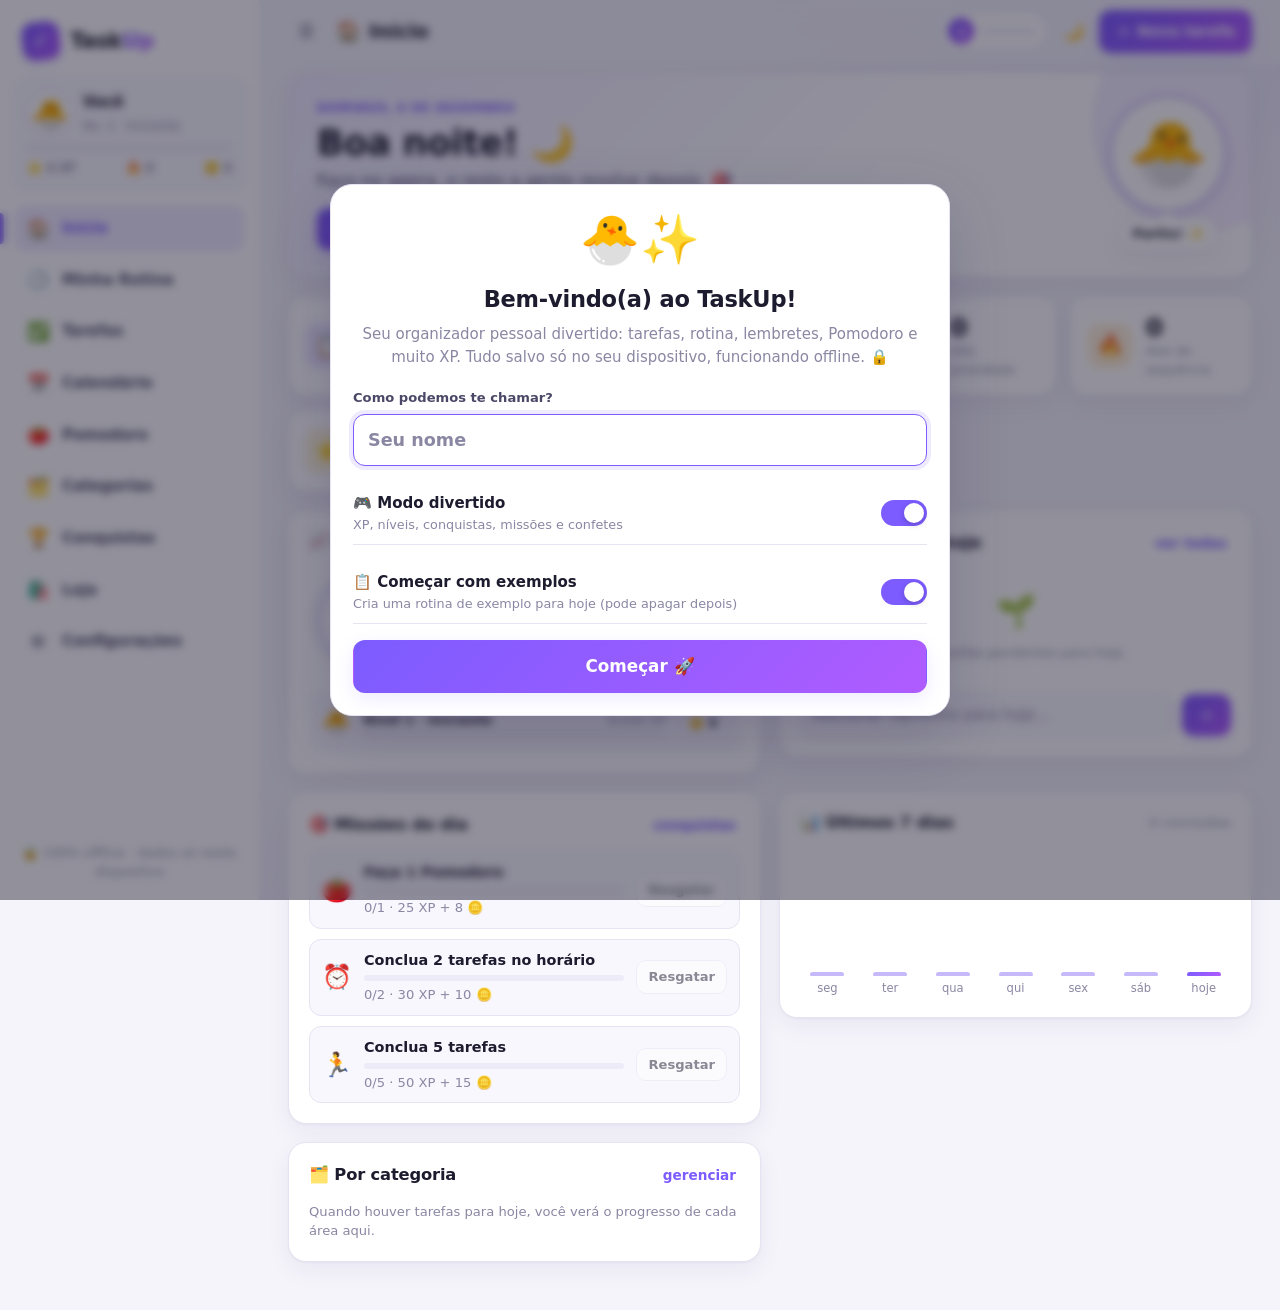
==== commit da493664: "Expand rewards shop: new tabs, cosmetics and power-ups - Shop moves to its own view (js/shop.js) wit" ====
--- a/index.html
+++ b/index.html
@@ -76,6 +76,7 @@
   <script src="js/utils.js"></script>
   <script src="js/storage.js"></script>
   <script src="js/ui.js"></script>
+  <script src="js/shop.js"></script>
   <script src="js/gamification.js"></script>
   <script src="js/tasks.js"></script>
   <script src="js/routine.js"></script>
--- a/css/style.css
+++ b/css/style.css
@@ -634,6 +634,14 @@
   color: var(--danger);
   border-color: transparent;
 }
+.pill-warn {
+  background: rgba(245, 158, 11, 0.15);
+  color: #b45309;
+  border-color: transparent;
+}
+[data-theme='dark'] .pill-warn {
+  color: #fbbf24;
+}
 .pill-live {
   background: var(--accent);
   color: #fff;
@@ -1382,6 +1390,10 @@
 .task-group {
   display: grid;
   gap: 10px;
+}
+.group-title .link-btn {
+  margin-left: auto;
+  font-size: 0.78rem;
 }
 .group-title {
   font-size: 0.9rem;
@@ -3038,3 +3050,234 @@
   width: auto;
   min-width: 88px;
 }
+
+.shortcuts {
+  width: 100%;
+  border-collapse: collapse;
+  font-size: 0.9rem;
+}
+.shortcuts td {
+  padding: 8px 6px;
+  border-bottom: 1px solid var(--border);
+  vertical-align: top;
+}
+.shortcuts td:first-child {
+  white-space: nowrap;
+  width: 1%;
+}
+
+.subtasks-inline {
+  list-style: none;
+  margin: 4px 0 0;
+  padding: 0;
+  display: grid;
+  gap: 4px;
+}
+.subtasks-inline li {
+  display: flex;
+  align-items: center;
+  gap: 8px;
+  font-size: 0.85rem;
+  color: var(--text-2);
+}
+.subtasks-inline li.done span {
+  text-decoration: line-through;
+  color: var(--muted);
+}
+.sub-check {
+  width: 18px;
+  height: 18px;
+  flex-shrink: 0;
+  border-radius: 5px;
+  border: 2px solid var(--border);
+  background: transparent;
+  color: #fff;
+  font-size: 0.7rem;
+  line-height: 1;
+  padding: 0;
+  display: grid;
+  place-items: center;
+}
+.subtasks-inline li.done .sub-check {
+  background: var(--success);
+  border-color: var(--success);
+}
+
+/* ---------- Loja: abas, prévias e poderes ---------- */
+.shop-tabs {
+  margin: 4px 0 16px;
+}
+.shop-item {
+  position: relative;
+  transition: transform 0.2s var(--bounce), box-shadow 0.2s;
+}
+.shop-item:hover {
+  transform: translateY(-3px);
+  box-shadow: var(--shadow);
+}
+.shop-item.locked .swatch,
+.shop-item.locked .bg-preview,
+.shop-item.locked .mascot-big,
+.shop-item.locked .effect-preview,
+.shop-item.locked .title-preview {
+  filter: saturate(0.55);
+  opacity: 0.8;
+}
+.shop-item strong {
+  font-size: 0.84rem;
+  line-height: 1.25;
+}
+.shop-actions {
+  display: flex;
+  align-items: center;
+  gap: 4px;
+  justify-content: center;
+  flex-wrap: wrap;
+}
+.bg-preview {
+  width: 64px;
+  height: 48px;
+  border-radius: 12px;
+  border: 1px solid var(--border);
+  background-color: var(--bg);
+}
+.effect-preview {
+  font-size: 1.5rem;
+  line-height: 48px;
+  letter-spacing: 2px;
+}
+.title-preview {
+  min-height: 48px;
+  display: grid;
+  place-items: center;
+  font-size: 0.78rem;
+  font-weight: 700;
+  color: var(--accent);
+  background: var(--accent-soft);
+  border-radius: 999px;
+  padding: 4px 10px;
+  margin: auto 0;
+  min-height: 0;
+  height: 48px;
+}
+.title-preview.big {
+  font-size: 1rem;
+  height: auto;
+  padding: 10px 16px;
+  background: #fff;
+}
+.levelup-badge.mystery .swatch,
+.levelup-badge.mystery .bg-preview {
+  width: 60px;
+  height: 60px;
+  border: 3px solid #fff;
+}
+.levelup-badge.mystery .mascot-big,
+.levelup-badge.mystery .effect-preview {
+  font-size: 2.6rem;
+  line-height: 1;
+}
+.shop.powerups {
+  grid-template-columns: repeat(auto-fill, minmax(200px, 1fr));
+}
+.shop-item.powerup p {
+  margin: 0;
+  flex: 1;
+}
+.user-title {
+  display: inline-block;
+  font-size: 0.72rem;
+  font-weight: 700;
+  color: var(--accent);
+  background: var(--accent-soft);
+  border-radius: 999px;
+  padding: 1px 8px;
+  margin-top: 3px;
+  text-transform: none;
+  letter-spacing: 0;
+}
+.xp-chip.boost {
+  border-color: #facc15;
+  box-shadow: 0 0 0 3px rgba(250, 204, 21, 0.25);
+}
+.xp-chip.boost .xc-level::after {
+  content: '⚡';
+  position: absolute;
+  font-size: 0.7rem;
+  transform: translate(12px, -12px);
+}
+.xc-level {
+  position: relative;
+}
+
+/* Tema arco-íris */
+.swatch.rainbow,
+.rainbow .brand-logo,
+.rainbow .btn-primary,
+.rainbow .fab,
+.rainbow .progress > span:not([style*='background']),
+.rainbow .filter-chip.active {
+  background: linear-gradient(90deg, #ef4444, #f97316, #eab308, #22c55e, #0ea5e9, #8b5cf6) !important;
+}
+
+/* ---------- Fundos da loja ---------- */
+body[data-bg='dots'],
+.bg-preview[data-bg='dots'] {
+  background-image: radial-gradient(var(--accent-soft) 2px, transparent 2.5px);
+  background-size: 22px 22px;
+}
+body[data-bg='grid'],
+.bg-preview[data-bg='grid'] {
+  background-image: linear-gradient(var(--accent-soft) 1px, transparent 1px), linear-gradient(90deg, var(--accent-soft) 1px, transparent 1px);
+  background-size: 24px 24px;
+}
+body[data-bg='lines'],
+.bg-preview[data-bg='lines'] {
+  background-image: linear-gradient(transparent 27px, var(--accent-soft) 28px);
+  background-size: 100% 28px;
+}
+body[data-bg='stripes'],
+.bg-preview[data-bg='stripes'] {
+  background-image: repeating-linear-gradient(45deg, var(--accent-soft) 0 12px, transparent 12px 28px);
+}
+body[data-bg='aurora'],
+.bg-preview[data-bg='aurora'] {
+  background-image: radial-gradient(60% 50% at 10% 10%, rgba(34, 211, 238, 0.22), transparent 70%), radial-gradient(50% 50% at 90% 20%, rgba(168, 85, 247, 0.22), transparent 70%),
+    radial-gradient(60% 60% at 50% 100%, rgba(16, 185, 129, 0.2), transparent 70%);
+}
+body[data-bg='party'],
+.bg-preview[data-bg='party'] {
+  background-image: radial-gradient(circle at 20% 30%, rgba(244, 114, 182, 0.35) 3px, transparent 4px), radial-gradient(circle at 70% 60%, rgba(250, 204, 21, 0.4) 3px, transparent 4px),
+    radial-gradient(circle at 40% 80%, rgba(34, 211, 238, 0.35) 3px, transparent 4px), radial-gradient(circle at 85% 15%, rgba(124, 92, 255, 0.35) 3px, transparent 4px);
+  background-size: 90px 90px;
+}
+body[data-bg='stars'],
+.bg-preview[data-bg='stars'] {
+  background-color: #0f1030;
+  background-image: radial-gradient(1.5px 1.5px at 20px 30px, #fff, transparent), radial-gradient(1px 1px at 80px 70px, #fff, transparent), radial-gradient(2px 2px at 140px 20px, #facc15, transparent),
+    radial-gradient(1px 1px at 170px 120px, #fff, transparent), radial-gradient(1.5px 1.5px at 60px 150px, #c4b5fd, transparent), linear-gradient(180deg, #0f1030, #1e1b4b);
+  background-size: 200px 180px, 200px 180px, 200px 180px, 200px 180px, 200px 180px, 100% 100%;
+}
+body[data-bg='stars'] .topbar {
+  background: rgba(15, 16, 48, 0.7);
+  color: #f1f0fa;
+}
+body[data-bg='stars'] .page-title,
+body[data-bg='stars'] .view > .row .muted {
+  color: #f1f0fa;
+}
+body[data-bg]:not([data-bg='none']) {
+  background-attachment: fixed;
+}
+
+.shop-teaser {
+  display: flex;
+  align-items: center;
+  justify-content: space-between;
+  gap: 16px;
+  flex-wrap: wrap;
+  background: linear-gradient(135deg, var(--accent-soft), transparent 70%), var(--surface);
+}
+.shop-teaser p {
+  margin-top: 4px;
+}
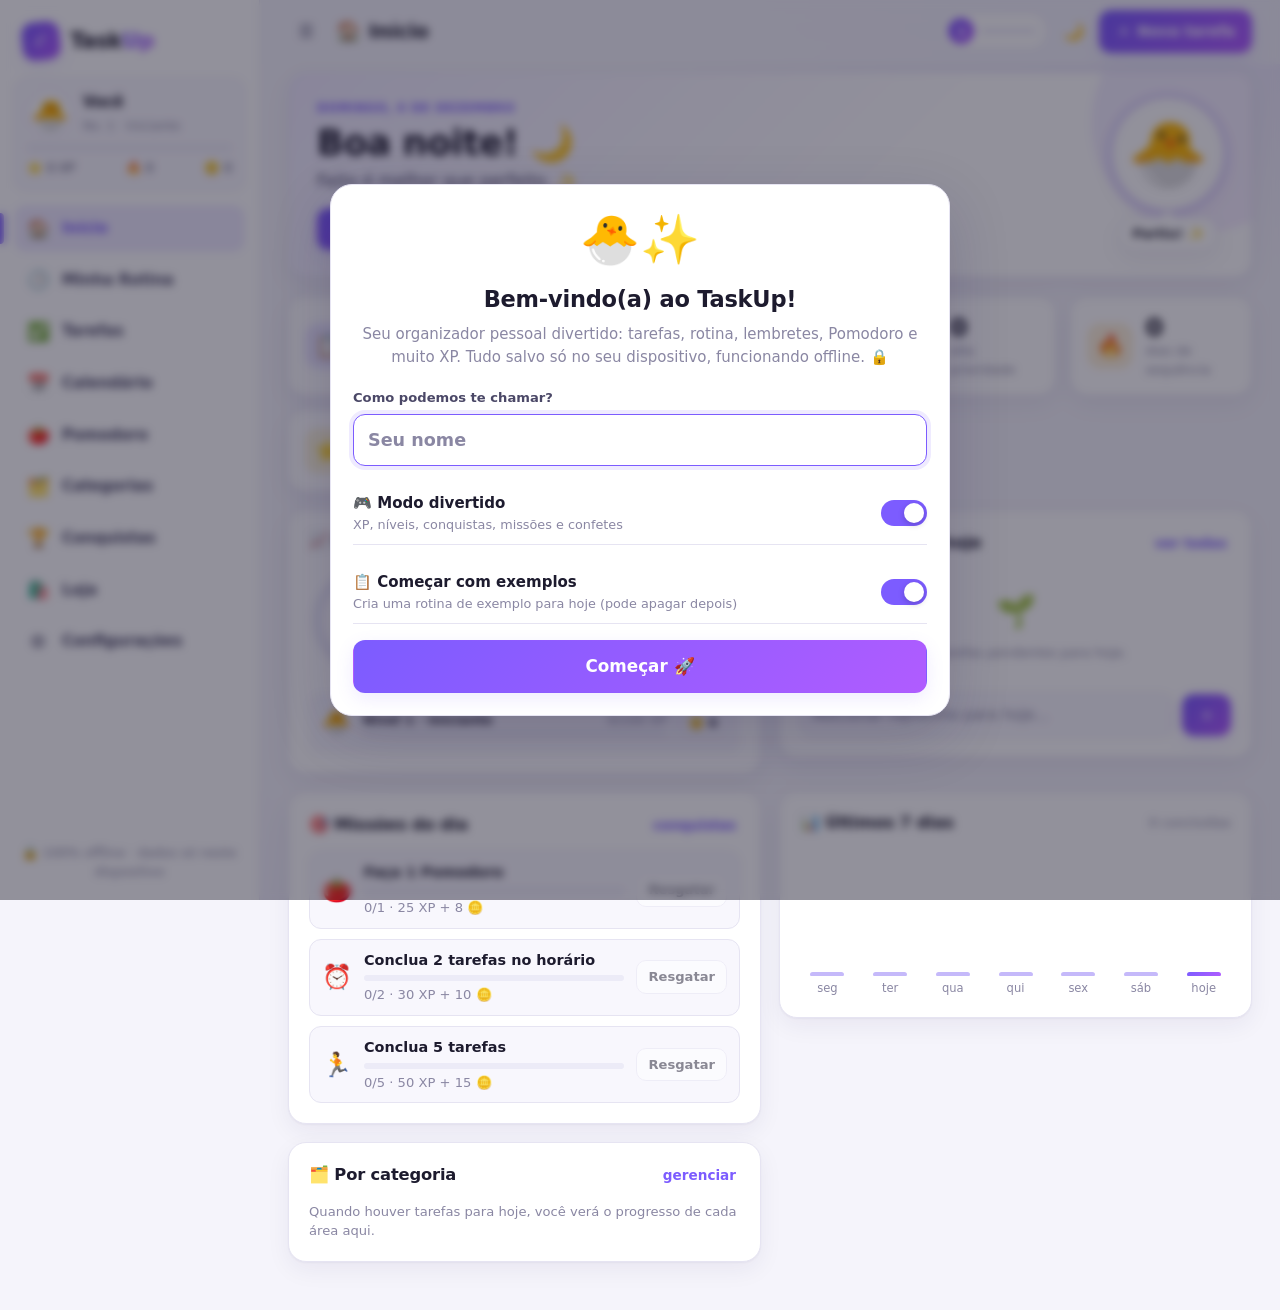
==== commit 21abf7dc: "Harden local data storage without an app password - Content-Security-Policy: no network connections," ====
--- a/index.html
+++ b/index.html
@@ -2,6 +2,9 @@
 <html lang="pt-BR" data-theme="light">
 <head>
   <meta charset="UTF-8">
+  <!-- Política de segurança: só código do próprio app, nenhuma conexão de rede -->
+  <meta http-equiv="Content-Security-Policy" content="default-src 'self'; script-src 'self'; style-src 'self' 'unsafe-inline'; img-src 'self' data: blob:; font-src 'self'; connect-src 'none'; media-src 'none'; object-src 'none'; frame-src 'none'; base-uri 'none'; form-action 'none'; worker-src 'self'; manifest-src 'self'">
+  <meta name="referrer" content="no-referrer">
   <meta name="viewport" content="width=device-width, initial-scale=1, viewport-fit=cover">
   <meta name="description" content="TaskUp — organizador pessoal de tarefas, rotina e lembretes, gamificado e 100% offline.">
   <meta name="theme-color" content="#7c5cff">
@@ -15,17 +18,7 @@
   <link rel="icon" type="image/png" sizes="192x192" href="assets/icons/icon-192.png">
   <link rel="apple-touch-icon" href="assets/icons/apple-touch-icon.png">
   <link rel="stylesheet" href="css/style.css">
-  <script>
-    // aplica o tema antes de pintar a tela (evita "flash" claro no modo escuro)
-    (function () {
-      try {
-        var s = JSON.parse(localStorage.getItem('taskup:data:v1') || '{}').settings || {};
-        var t = s.theme || 'auto';
-        var dark = t === 'dark' || (t === 'auto' && matchMedia('(prefers-color-scheme: dark)').matches);
-        document.documentElement.setAttribute('data-theme', dark ? 'dark' : 'light');
-      } catch (e) {}
-    })();
-  </script>
+  <script src="js/boot.js"></script>
 </head>
 <body>
   <a class="skip-link" href="#view">Pular para o conteúdo</a>
@@ -74,6 +67,7 @@
 
   <!-- Ordem importa: cada módulo depende dos anteriores -->
   <script src="js/utils.js"></script>
+  <script src="js/crypto.js"></script>
   <script src="js/storage.js"></script>
   <script src="js/ui.js"></script>
   <script src="js/shop.js"></script>
@@ -84,6 +78,7 @@
   <script src="js/pomodoro.js"></script>
   <script src="js/notifications.js"></script>
   <script src="js/backup.js"></script>
+  <script src="js/security.js"></script>
   <script src="js/categories.js"></script>
   <script src="js/settings.js"></script>
   <script src="js/dashboard.js"></script>
--- a/css/style.css
+++ b/css/style.css
@@ -3281,3 +3281,49 @@
 .shop-teaser p {
   margin-top: 4px;
 }
+
+/* ---------- Segurança: senha do backup e privacidade ---------- */
+.pw-field {
+  position: relative;
+  display: flex;
+  align-items: center;
+}
+.pw-field .input {
+  padding-right: 48px;
+}
+.pw-field .icon-btn {
+  position: absolute;
+  right: 6px;
+}
+.pw-error {
+  min-height: 1.2em;
+  color: var(--danger);
+  font-size: 0.85rem;
+  font-weight: 600;
+  margin: 0;
+}
+.pw-meter {
+  display: grid;
+  grid-template-columns: repeat(4, 1fr);
+  gap: 4px;
+  margin-top: -8px;
+}
+.pw-meter i {
+  height: 6px;
+  border-radius: 6px;
+  background: var(--bg-2);
+  transition: background 0.2s;
+}
+.pw-meter-label {
+  margin-top: -10px;
+  min-height: 1em;
+}
+.privacy-list {
+  list-style: none;
+  margin: 14px 0 0;
+  padding: 0;
+  display: grid;
+  gap: 8px;
+  font-size: 0.86rem;
+  color: var(--text-2);
+}
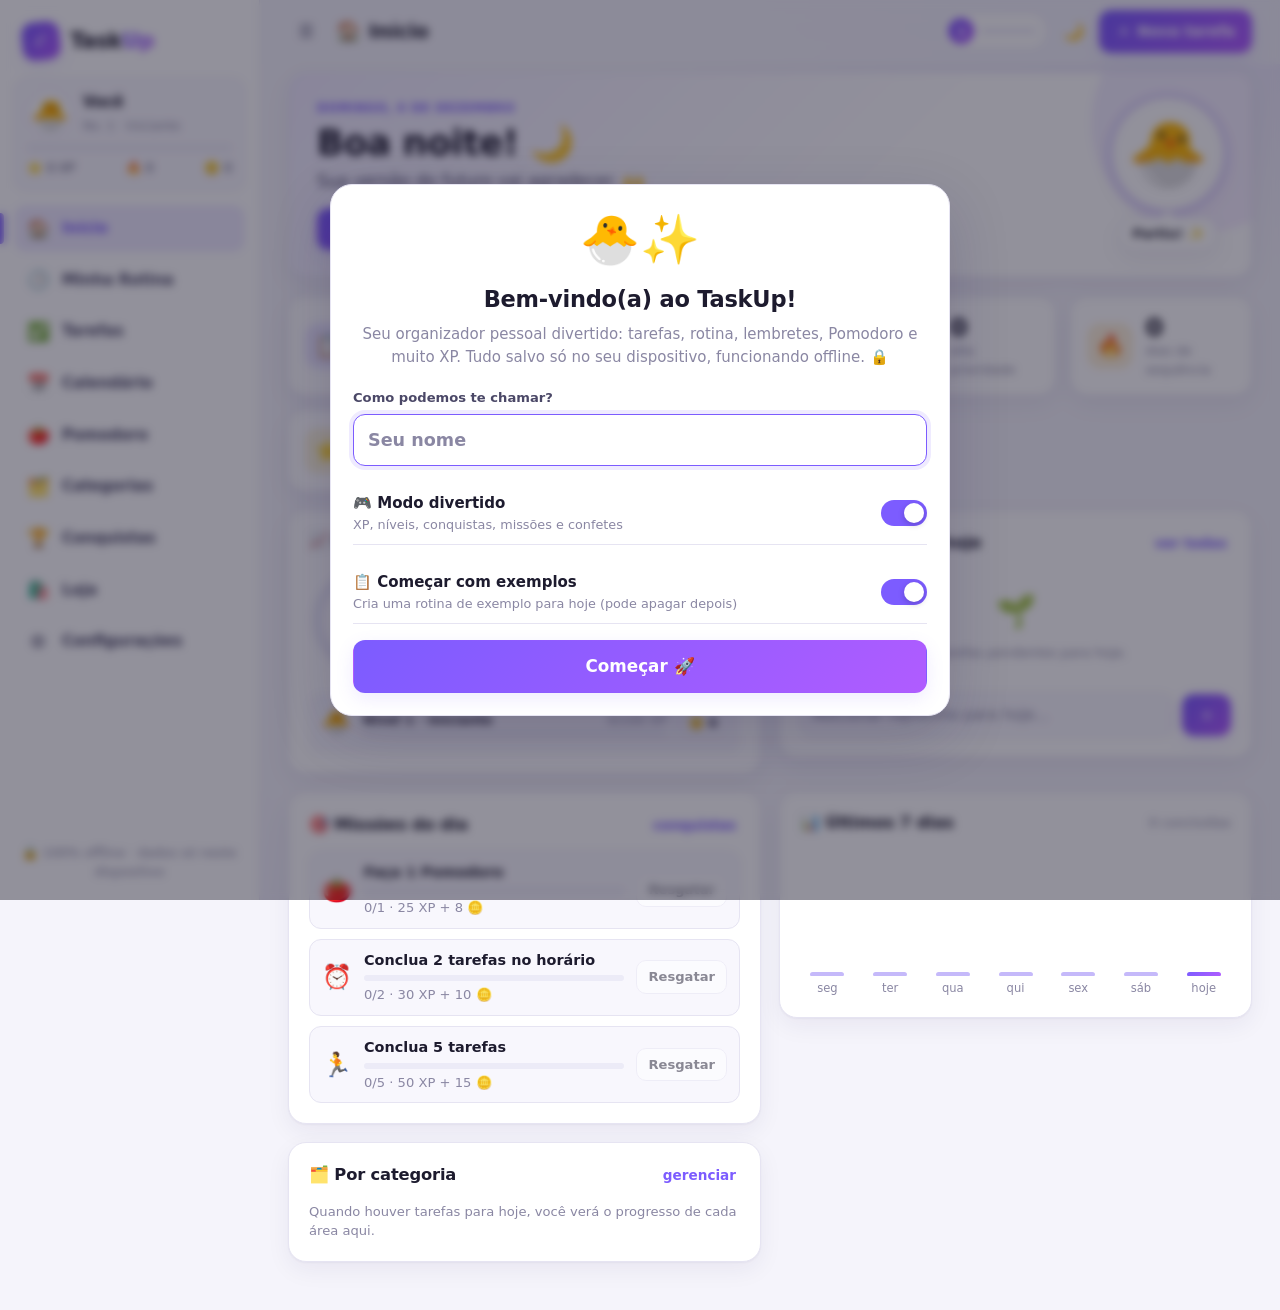
==== commit 1e3f0c7d: "Add files via upload" ====
--- a/index.html
+++ b/index.html
@@ -3,7 +3,7 @@
 <head>
   <meta charset="UTF-8">
   <!-- Política de segurança: só código do próprio app, nenhuma conexão de rede -->
-  <meta http-equiv="Content-Security-Policy" content="default-src 'self'; script-src 'self'; style-src 'self' 'unsafe-inline'; img-src 'self' data: blob:; font-src 'self'; connect-src 'none'; media-src 'none'; object-src 'none'; frame-src 'none'; base-uri 'none'; form-action 'none'; worker-src 'self'; manifest-src 'self'">
+  <meta http-equiv="Content-Security-Policy" content="default-src 'self'; script-src 'self' 'unsafe-inline'; style-src 'self' 'unsafe-inline'; img-src 'self' data: blob:; font-src 'self'; connect-src 'none'; media-src 'none'; object-src 'none'; frame-src 'none'; base-uri 'none'; form-action 'none'; worker-src 'none'">
   <meta name="referrer" content="no-referrer">
   <meta name="viewport" content="width=device-width, initial-scale=1, viewport-fit=cover">
   <meta name="description" content="TaskUp — organizador pessoal de tarefas, rotina e lembretes, gamificado e 100% offline.">
@@ -13,12 +13,3356 @@
   <meta name="apple-mobile-web-app-status-bar-style" content="black-translucent">
   <meta name="apple-mobile-web-app-title" content="TaskUp">
   <title>TaskUp</title>
-  <link rel="manifest" href="manifest.json">
-  <link rel="icon" type="image/svg+xml" href="assets/icons/icon.svg">
-  <link rel="icon" type="image/png" sizes="192x192" href="assets/icons/icon-192.png">
-  <link rel="apple-touch-icon" href="assets/icons/apple-touch-icon.png">
-  <link rel="stylesheet" href="css/style.css">
-  <script src="js/boot.js"></script>
+  <link rel="icon" type="image/svg+xml" href="[data-uri]">
+  <style>
+/* =========================================================
+   TaskUp — style.css
+   Design moderno, divertido, responsivo, claro/escuro.
+   ========================================================= */
+
+/* ---------- Tokens ---------- */
+:root {
+  --accent: #7c5cff;
+  --accent-2: #b05cff;
+  --accent-soft: rgba(124, 92, 255, 0.12);
+  --grad: linear-gradient(135deg, var(--accent), var(--accent-2));
+
+  --bg: #f5f4fb;
+  --bg-2: #ecebf7;
+  --surface: #ffffff;
+  --surface-2: #f8f7fd;
+  --border: #e6e4f2;
+  --text: #1d1b2e;
+  --text-2: #4b4867;
+  --muted: #8a87a3;
+
+  --success: #10b981;
+  --danger: #ef4444;
+  --warning: #f59e0b;
+  --info: #0ea5e9;
+
+  --radius: 18px;
+  --radius-sm: 12px;
+  --radius-xs: 8px;
+  --shadow: 0 1px 2px rgba(30, 20, 80, 0.04), 0 8px 24px rgba(30, 20, 80, 0.06);
+  --shadow-lg: 0 20px 60px rgba(30, 20, 80, 0.18);
+  --sidebar: 260px;
+  --topbar: 64px;
+  --font: system-ui, -apple-system, 'Segoe UI', Roboto, 'Helvetica Neue', Arial, 'Noto Sans', sans-serif, 'Apple Color Emoji', 'Segoe UI Emoji', 'Noto Color Emoji';
+  --ease: cubic-bezier(0.2, 0.8, 0.2, 1);
+  --bounce: cubic-bezier(0.34, 1.56, 0.64, 1);
+  color-scheme: light;
+}
+
+[data-theme='dark'] {
+  --bg: #0f0f1a;
+  --bg-2: #171727;
+  --surface: #1a1a2b;
+  --surface-2: #222236;
+  --border: #2d2d45;
+  --text: #f1f0fa;
+  --text-2: #c5c3dc;
+  --muted: #8d8aa8;
+  --shadow: 0 1px 2px rgba(0, 0, 0, 0.3), 0 8px 24px rgba(0, 0, 0, 0.25);
+  --shadow-lg: 0 20px 60px rgba(0, 0, 0, 0.55);
+  color-scheme: dark;
+}
+
+/* ---------- Base ---------- */
+*,
+*::before,
+*::after {
+  box-sizing: border-box;
+}
+html {
+  -webkit-text-size-adjust: 100%;
+  scroll-behavior: smooth;
+}
+body {
+  margin: 0;
+  font-family: var(--font);
+  font-size: 15px;
+  line-height: 1.5;
+  color: var(--text);
+  background: var(--bg);
+  background-image: radial-gradient(1200px 600px at 100% -10%, var(--accent-soft), transparent 60%), radial-gradient(900px 500px at -10% 110%, var(--accent-soft), transparent 60%);
+  background-attachment: fixed;
+  min-height: 100vh;
+  -webkit-font-smoothing: antialiased;
+  transition: background-color 0.3s;
+}
+body.no-scroll {
+  overflow: hidden;
+}
+h1,
+h2,
+h3,
+h4 {
+  margin: 0;
+  line-height: 1.25;
+  letter-spacing: -0.01em;
+}
+h3 {
+  font-size: 1.02rem;
+}
+p {
+  margin: 0;
+}
+button,
+input,
+select,
+textarea {
+  font: inherit;
+  color: inherit;
+}
+button {
+  cursor: pointer;
+}
+a {
+  color: var(--accent);
+}
+code,
+kbd {
+  font-family: ui-monospace, SFMono-Regular, Menlo, Consolas, monospace;
+  font-size: 0.85em;
+  background: var(--surface-2);
+  border: 1px solid var(--border);
+  border-radius: 6px;
+  padding: 1px 6px;
+}
+hr {
+  border: 0;
+  border-top: 1px dashed var(--border);
+  margin: 16px 0;
+}
+:focus-visible {
+  outline: 3px solid var(--accent-soft);
+  outline-offset: 2px;
+  border-radius: 8px;
+}
+::selection {
+  background: var(--accent-soft);
+}
+.skip-link {
+  position: absolute;
+  left: -999px;
+  top: 8px;
+  z-index: 100;
+  background: var(--surface);
+  padding: 8px 14px;
+  border-radius: 8px;
+}
+.skip-link:focus {
+  left: 8px;
+}
+[hidden] {
+  display: none !important;
+}
+
+/* ---------- Utilitários ---------- */
+.muted {
+  color: var(--muted);
+}
+.small {
+  font-size: 0.82rem;
+}
+.danger {
+  color: var(--danger) !important;
+}
+.kicker {
+  text-transform: uppercase;
+  letter-spacing: 0.08em;
+  font-size: 0.72rem;
+  font-weight: 700;
+  color: var(--accent);
+}
+.big {
+  font-size: 1.08rem;
+}
+.row {
+  display: flex;
+  align-items: center;
+  gap: 8px;
+}
+.row.between {
+  justify-content: space-between;
+}
+.row.gap {
+  gap: 10px;
+}
+.row.wrap {
+  flex-wrap: wrap;
+}
+.grow {
+  flex: 1;
+  min-width: 0;
+}
+.mt {
+  margin-top: 14px;
+}
+.mb {
+  margin-bottom: 14px;
+}
+.center {
+  text-align: center;
+}
+.grid {
+  display: grid;
+  gap: 18px;
+}
+.grid.two {
+  grid-template-columns: repeat(2, minmax(0, 1fr));
+}
+.grid.tight {
+  gap: 12px;
+}
+
+/* ---------- Layout ---------- */
+.app {
+  display: flex;
+  min-height: 100vh;
+}
+.sidebar {
+  position: fixed;
+  inset: 0 auto 0 0;
+  width: var(--sidebar);
+  background: var(--surface);
+  border-right: 1px solid var(--border);
+  display: flex;
+  flex-direction: column;
+  padding: 18px 14px;
+  gap: 14px;
+  z-index: 40;
+  overflow-y: auto;
+  transition: transform 0.3s var(--ease);
+}
+.brand {
+  display: flex;
+  align-items: center;
+  gap: 10px;
+  padding: 4px 8px;
+}
+.brand-logo {
+  width: 38px;
+  height: 38px;
+  display: grid;
+  place-items: center;
+  border-radius: 12px;
+  background: var(--grad);
+  color: #fff;
+  font-weight: 900;
+  font-size: 1.2rem;
+  box-shadow: 0 6px 16px var(--accent-soft);
+  transform: rotate(-6deg);
+}
+.brand-name {
+  font-size: 1.35rem;
+  font-weight: 800;
+  letter-spacing: -0.02em;
+}
+.brand-name b {
+  background: var(--grad);
+  -webkit-background-clip: text;
+  background-clip: text;
+  color: transparent;
+}
+.side-profile {
+  background: var(--surface-2);
+  border: 1px solid var(--border);
+  border-radius: var(--radius-sm);
+  padding: 12px;
+  cursor: pointer;
+  display: grid;
+  gap: 8px;
+  transition: transform 0.2s var(--ease);
+}
+.side-profile:hover {
+  transform: translateY(-2px);
+}
+.sp-top {
+  display: flex;
+  gap: 10px;
+  align-items: center;
+}
+.sp-top strong {
+  display: block;
+  font-size: 0.95rem;
+}
+.sp-top small {
+  color: var(--muted);
+}
+.sp-mascot {
+  font-size: 1.9rem;
+  width: 46px;
+  height: 46px;
+  display: grid;
+  place-items: center;
+  background: var(--surface);
+  border-radius: 50%;
+  border: 2px solid var(--accent-soft);
+  animation: float 3s ease-in-out infinite;
+}
+.sp-stats {
+  display: flex;
+  justify-content: space-between;
+  font-size: 0.78rem;
+  color: var(--text-2);
+}
+.side-nav {
+  display: grid;
+  gap: 4px;
+}
+.nav-item {
+  display: flex;
+  align-items: center;
+  gap: 12px;
+  width: 100%;
+  padding: 10px 12px;
+  border: 0;
+  background: transparent;
+  border-radius: var(--radius-sm);
+  text-align: left;
+  color: var(--text-2);
+  font-weight: 600;
+  transition: background 0.15s, color 0.15s, transform 0.15s;
+  position: relative;
+}
+.nav-item:hover {
+  background: var(--surface-2);
+  color: var(--text);
+}
+.nav-item.active {
+  background: var(--accent-soft);
+  color: var(--accent);
+}
+.nav-item.active::before {
+  content: '';
+  position: absolute;
+  left: -14px;
+  top: 8px;
+  bottom: 8px;
+  width: 4px;
+  border-radius: 0 4px 4px 0;
+  background: var(--accent);
+}
+.nav-icon {
+  font-size: 1.15rem;
+  width: 24px;
+  text-align: center;
+}
+.nav-label {
+  flex: 1;
+}
+.nav-badge {
+  min-width: 20px;
+  height: 20px;
+  padding: 0 6px;
+  border-radius: 10px;
+  background: var(--accent);
+  color: #fff;
+  font-size: 0.72rem;
+  font-weight: 700;
+  display: inline-grid;
+  place-items: center;
+}
+.nav-badge.danger {
+  background: var(--danger);
+  color: #fff !important;
+}
+.side-footer {
+  margin-top: auto;
+  display: grid;
+  gap: 8px;
+}
+.offline-note {
+  text-align: center;
+}
+.scrim {
+  display: none;
+}
+
+.main {
+  flex: 1;
+  margin-left: var(--sidebar);
+  min-width: 0;
+}
+.topbar {
+  position: sticky;
+  top: 0;
+  z-index: 30;
+  height: var(--topbar);
+  display: flex;
+  align-items: center;
+  gap: 12px;
+  padding: 0 28px;
+  background: color-mix(in srgb, var(--bg) 82%, transparent);
+  backdrop-filter: blur(14px);
+  -webkit-backdrop-filter: blur(14px);
+  border-bottom: 1px solid transparent;
+}
+.menu-btn {
+  display: none;
+}
+.page-title {
+  font-size: 1.25rem;
+  font-weight: 800;
+  flex: 1;
+  display: flex;
+  align-items: center;
+  gap: 8px;
+  white-space: nowrap;
+  overflow: hidden;
+  text-overflow: ellipsis;
+}
+.topbar-actions {
+  display: flex;
+  align-items: center;
+  gap: 8px;
+}
+.pomo-chip {
+  display: inline-flex;
+  align-items: center;
+  gap: 6px;
+  border: 0;
+  border-radius: 999px;
+  padding: 6px 12px;
+  background: var(--grad);
+  color: #fff;
+  font-weight: 700;
+  font-variant-numeric: tabular-nums;
+  box-shadow: 0 6px 16px var(--accent-soft);
+  animation: pulse-soft 2s infinite;
+}
+.pomo-chip.paused {
+  animation: none;
+  opacity: 0.75;
+}
+.xp-chip {
+  display: inline-flex;
+  align-items: center;
+  gap: 6px;
+  border: 1px solid var(--border);
+  background: var(--surface);
+  border-radius: 999px;
+  padding: 4px 10px 4px 4px;
+}
+.xc-level {
+  width: 26px;
+  height: 26px;
+  display: grid;
+  place-items: center;
+  border-radius: 50%;
+  background: var(--grad);
+  color: #fff;
+  font-weight: 800;
+  font-size: 0.8rem;
+}
+.xc-bar {
+  width: 56px;
+  height: 6px;
+  border-radius: 6px;
+  background: var(--bg-2);
+  overflow: hidden;
+}
+.xc-bar i {
+  display: block;
+  height: 100%;
+  background: linear-gradient(90deg, #facc15, #f59e0b);
+  border-radius: 6px;
+}
+
+.view {
+  padding: 8px 28px 48px;
+  max-width: 1280px;
+  margin: 0 auto;
+  display: grid;
+  gap: 18px;
+  outline: none;
+}
+.view-enter {
+  animation: view-in 0.35s var(--ease);
+}
+
+.bottom-nav,
+.fab {
+  display: none;
+}
+
+/* ---------- Cards ---------- */
+.card {
+  background: var(--surface);
+  border: 1px solid var(--border);
+  border-radius: var(--radius);
+  padding: 20px;
+  box-shadow: var(--shadow);
+  min-width: 0;
+}
+.card-head {
+  display: flex;
+  align-items: center;
+  justify-content: space-between;
+  gap: 10px;
+  margin-bottom: 14px;
+}
+.card > h3 {
+  margin-bottom: 14px;
+}
+
+/* ---------- Botões ---------- */
+.btn {
+  display: inline-flex;
+  align-items: center;
+  justify-content: center;
+  gap: 6px;
+  padding: 9px 16px;
+  border-radius: var(--radius-sm);
+  border: 1px solid var(--border);
+  background: var(--surface);
+  color: var(--text);
+  font-weight: 600;
+  font-size: 0.92rem;
+  white-space: nowrap;
+  transition: transform 0.15s var(--ease), box-shadow 0.2s, background 0.2s, border-color 0.2s;
+  user-select: none;
+}
+.btn:hover:not(:disabled) {
+  border-color: var(--accent);
+  transform: translateY(-1px);
+}
+.btn:active:not(:disabled) {
+  transform: translateY(0) scale(0.97);
+}
+.btn:disabled {
+  opacity: 0.5;
+  cursor: not-allowed;
+}
+.btn-primary {
+  background: var(--grad);
+  color: #fff;
+  border-color: transparent;
+  box-shadow: 0 6px 18px var(--accent-soft);
+}
+.btn-primary:hover:not(:disabled) {
+  box-shadow: 0 10px 24px var(--accent-soft);
+  border-color: transparent;
+}
+.btn-success {
+  background: var(--success);
+  color: #fff;
+  border-color: transparent;
+}
+.btn-danger {
+  background: var(--danger);
+  color: #fff;
+  border-color: transparent;
+}
+.btn-ghost {
+  background: transparent;
+  border-color: transparent;
+}
+.btn-ghost:hover:not(:disabled) {
+  background: var(--surface-2);
+  border-color: var(--border);
+}
+.btn-sm {
+  padding: 6px 11px;
+  font-size: 0.82rem;
+  border-radius: 10px;
+}
+.btn-xl {
+  padding: 13px 26px;
+  font-size: 1.05rem;
+}
+.btn-block {
+  width: 100%;
+}
+.icon-btn {
+  display: inline-grid;
+  place-items: center;
+  width: 36px;
+  height: 36px;
+  border-radius: 10px;
+  border: 1px solid transparent;
+  background: transparent;
+  font-size: 1.05rem;
+  color: var(--text-2);
+  transition: background 0.15s, transform 0.15s;
+  flex-shrink: 0;
+}
+.icon-btn:hover:not(:disabled) {
+  background: var(--surface-2);
+  border-color: var(--border);
+}
+.icon-btn:active {
+  transform: scale(0.92);
+}
+.icon-btn:disabled {
+  opacity: 0.3;
+  cursor: default;
+}
+.icon-btn.lg {
+  width: 52px;
+  height: 52px;
+  font-size: 1.4rem;
+  border-radius: 50%;
+  border-color: var(--border);
+  background: var(--surface);
+}
+.icon-btn.sm {
+  width: 30px;
+  height: 30px;
+  font-size: 0.9rem;
+}
+.link-btn {
+  background: none;
+  border: 0;
+  color: var(--accent);
+  font-weight: 600;
+  font-size: 0.85rem;
+  padding: 2px 4px;
+}
+.link-btn:hover {
+  text-decoration: underline;
+}
+.pulse {
+  animation: pulse-soft 1.6s infinite;
+}
+
+/* ---------- Pills / chips ---------- */
+.pill {
+  display: inline-flex;
+  align-items: center;
+  gap: 4px;
+  padding: 3px 10px;
+  border-radius: 999px;
+  font-size: 0.75rem;
+  font-weight: 700;
+  background: var(--surface-2);
+  border: 1px solid var(--border);
+  white-space: nowrap;
+}
+.pill-success {
+  background: rgba(16, 185, 129, 0.12);
+  color: var(--success);
+  border-color: transparent;
+}
+.pill-danger {
+  background: rgba(239, 68, 68, 0.12);
+  color: var(--danger);
+  border-color: transparent;
+}
+.pill-warn {
+  background: rgba(245, 158, 11, 0.15);
+  color: #b45309;
+  border-color: transparent;
+}
+[data-theme='dark'] .pill-warn {
+  color: #fbbf24;
+}
+.pill-live {
+  background: var(--accent);
+  color: #fff;
+  border-color: transparent;
+  animation: pulse-soft 1.5s infinite;
+}
+.chip {
+  --c: var(--accent);
+  display: inline-flex;
+  align-items: center;
+  gap: 4px;
+  padding: 2px 9px;
+  border-radius: 999px;
+  font-size: 0.74rem;
+  font-weight: 600;
+  background: color-mix(in srgb, var(--c) 14%, transparent);
+  color: color-mix(in srgb, var(--c) 80%, var(--text));
+  white-space: nowrap;
+}
+.chip.lg {
+  font-size: 0.95rem;
+  padding: 6px 14px;
+}
+.meta {
+  font-size: 0.78rem;
+  color: var(--muted);
+  white-space: nowrap;
+}
+
+/* ---------- Progresso ---------- */
+.progress {
+  height: 10px;
+  border-radius: 10px;
+  background: var(--bg-2);
+  overflow: hidden;
+}
+.progress > span {
+  display: block;
+  height: 100%;
+  border-radius: inherit;
+  background: var(--grad);
+  transition: width 0.6s var(--ease);
+  position: relative;
+  overflow: hidden;
+}
+.progress > span::after {
+  content: '';
+  position: absolute;
+  inset: 0;
+  background: linear-gradient(90deg, transparent, rgba(255, 255, 255, 0.35), transparent);
+  transform: translateX(-100%);
+  animation: shine 2.6s infinite;
+}
+.progress.sm {
+  height: 6px;
+}
+.progress.lg {
+  height: 14px;
+}
+.progress.xp > span {
+  background: linear-gradient(90deg, #facc15, #f59e0b);
+}
+
+/* ---------- Formulários ---------- */
+.input {
+  width: 100%;
+  padding: 10px 12px;
+  border-radius: var(--radius-sm);
+  border: 1.5px solid var(--border);
+  background: var(--surface-2);
+  color: var(--text);
+  transition: border-color 0.15s, box-shadow 0.15s, background 0.15s;
+  min-width: 0;
+}
+.input:focus {
+  outline: none;
+  border-color: var(--accent);
+  box-shadow: 0 0 0 4px var(--accent-soft);
+  background: var(--surface);
+}
+.input::placeholder {
+  color: var(--muted);
+}
+textarea.input {
+  resize: vertical;
+  min-height: 70px;
+}
+select.input {
+  cursor: pointer;
+}
+.input-lg {
+  font-size: 1.1rem;
+  padding: 12px 14px;
+  font-weight: 600;
+}
+.input-sm {
+  padding: 6px 10px;
+  font-size: 0.88rem;
+  width: auto;
+}
+.input-group {
+  display: flex;
+  gap: 8px;
+}
+.form {
+  display: grid;
+  gap: 16px;
+}
+.field {
+  display: grid;
+  gap: 6px;
+}
+.field > label,
+.field > span {
+  font-size: 0.82rem;
+  font-weight: 700;
+  color: var(--text-2);
+}
+.field-row {
+  display: flex;
+  gap: 10px;
+  align-items: center;
+}
+.form-actions {
+  display: flex;
+  justify-content: space-between;
+  align-items: center;
+  gap: 10px;
+  padding-top: 6px;
+  flex-wrap: wrap;
+}
+.quick-dates {
+  display: flex;
+  flex-wrap: wrap;
+  gap: 2px 8px;
+}
+.quick-dates .link-btn {
+  font-size: 0.76rem;
+}
+.segmented {
+  display: flex;
+  background: var(--surface-2);
+  border: 1px solid var(--border);
+  border-radius: var(--radius-sm);
+  padding: 4px;
+  gap: 4px;
+}
+.segmented label {
+  flex: 1;
+  position: relative;
+}
+.segmented input {
+  position: absolute;
+  opacity: 0;
+  pointer-events: none;
+}
+.segmented span {
+  display: block;
+  text-align: center;
+  padding: 7px 8px;
+  border-radius: 9px;
+  font-size: 0.86rem;
+  font-weight: 600;
+  cursor: pointer;
+  color: var(--text-2);
+  transition: background 0.2s, color 0.2s, box-shadow 0.2s;
+  white-space: nowrap;
+}
+.segmented input:checked + span {
+  background: var(--surface);
+  color: var(--accent);
+  box-shadow: var(--shadow);
+}
+.segmented input:focus-visible + span {
+  outline: 2px solid var(--accent);
+}
+
+.switch-row {
+  display: flex;
+  align-items: center;
+  justify-content: space-between;
+  gap: 14px;
+  padding: 10px 0;
+  cursor: pointer;
+  border-bottom: 1px solid var(--border);
+}
+.switch-row:last-child {
+  border-bottom: 0;
+}
+.switch-row > span:first-child {
+  display: grid;
+}
+.switch-row small {
+  font-size: 0.8rem;
+}
+.switch-row.disabled {
+  opacity: 0.45;
+  cursor: not-allowed;
+}
+.switch {
+  position: relative;
+  flex-shrink: 0;
+}
+.switch input {
+  position: absolute;
+  opacity: 0;
+  width: 100%;
+  height: 100%;
+  margin: 0;
+  cursor: inherit;
+  z-index: 1;
+}
+.switch i {
+  display: block;
+  width: 46px;
+  height: 26px;
+  border-radius: 26px;
+  background: var(--bg-2);
+  border: 1px solid var(--border);
+  position: relative;
+  transition: background 0.2s;
+}
+.switch i::after {
+  content: '';
+  position: absolute;
+  top: 2px;
+  left: 2px;
+  width: 20px;
+  height: 20px;
+  border-radius: 50%;
+  background: #fff;
+  box-shadow: 0 2px 6px rgba(0, 0, 0, 0.2);
+  transition: transform 0.25s var(--bounce);
+}
+.switch input:checked + i {
+  background: var(--accent);
+  border-color: transparent;
+}
+.switch input:checked + i::after {
+  transform: translateX(20px);
+}
+.switch input:focus-visible + i {
+  outline: 3px solid var(--accent-soft);
+}
+.sub-settings {
+  padding-left: 14px;
+  border-left: 3px solid var(--accent-soft);
+  margin-left: 4px;
+}
+.num-row {
+  display: flex;
+  align-items: center;
+  justify-content: space-between;
+  gap: 12px;
+  padding: 10px 0;
+  border-bottom: 1px solid var(--border);
+}
+.num-input {
+  display: flex;
+  align-items: center;
+  gap: 6px;
+}
+.num-input .input {
+  width: 80px;
+  text-align: center;
+}
+.range {
+  accent-color: var(--accent);
+  width: 180px;
+}
+.mini-check {
+  position: relative;
+  display: inline-block;
+}
+.mini-check input {
+  position: absolute;
+  opacity: 0;
+  inset: 0;
+  margin: 0;
+  cursor: pointer;
+}
+.mini-check span {
+  display: block;
+  width: 20px;
+  height: 20px;
+  border-radius: 6px;
+  border: 2px solid var(--border);
+}
+.mini-check input:checked + span {
+  background: var(--success);
+  border-color: var(--success);
+}
+
+/* Emoji / cor */
+.emoji-picker {
+  position: relative;
+}
+.emoji-current {
+  width: 50px;
+  height: 50px;
+  border-radius: var(--radius-sm);
+  border: 1.5px dashed var(--border);
+  background: var(--surface-2);
+  font-size: 1.5rem;
+  transition: transform 0.2s var(--bounce);
+}
+.emoji-current:hover {
+  transform: scale(1.08) rotate(-4deg);
+  border-color: var(--accent);
+}
+.emoji-grid {
+  position: absolute;
+  top: 56px;
+  left: 0;
+  z-index: 5;
+  display: grid;
+  grid-template-columns: repeat(8, 36px);
+  gap: 4px;
+  padding: 8px;
+  background: var(--surface);
+  border: 1px solid var(--border);
+  border-radius: var(--radius-sm);
+  box-shadow: var(--shadow-lg);
+  animation: pop-in 0.2s var(--bounce);
+}
+.emoji-opt {
+  width: 36px;
+  height: 36px;
+  border: 0;
+  background: transparent;
+  border-radius: 8px;
+  font-size: 1.2rem;
+}
+.emoji-opt:hover {
+  background: var(--accent-soft);
+  transform: scale(1.15);
+}
+.color-picker {
+  display: flex;
+  flex-wrap: wrap;
+  gap: 8px;
+}
+.color-opt {
+  position: relative;
+  cursor: pointer;
+}
+.color-opt input[type='radio'] {
+  position: absolute;
+  opacity: 0;
+}
+.color-opt span {
+  display: block;
+  width: 30px;
+  height: 30px;
+  border-radius: 50%;
+  background: var(--c);
+  transition: transform 0.2s var(--bounce);
+  border: 3px solid transparent;
+}
+.color-opt input:checked + span {
+  border-color: var(--surface);
+  box-shadow: 0 0 0 2px var(--c);
+  transform: scale(1.1);
+}
+.color-custom input {
+  width: 30px;
+  height: 30px;
+  padding: 0;
+  border: 0;
+  border-radius: 50%;
+  background: none;
+  cursor: pointer;
+}
+.cat-preview {
+  min-height: 34px;
+}
+
+/* ---------- Estados vazios ---------- */
+.empty-state {
+  text-align: center;
+  padding: 36px 16px;
+  display: grid;
+  gap: 8px;
+  justify-items: center;
+}
+.empty-state.small {
+  padding: 18px 10px;
+}
+.empty-emoji {
+  font-size: 2.8rem;
+  animation: float 3s ease-in-out infinite;
+}
+.empty-state.small .empty-emoji {
+  font-size: 2rem;
+}
+
+/* ---------- Toasts ---------- */
+.toast-root {
+  position: fixed;
+  right: 20px;
+  bottom: 20px;
+  z-index: 200;
+  display: grid;
+  gap: 10px;
+  width: min(380px, calc(100vw - 32px));
+  pointer-events: none;
+}
+.toast {
+  pointer-events: auto;
+  display: flex;
+  align-items: center;
+  gap: 10px;
+  padding: 12px 12px 12px 14px;
+  background: var(--surface);
+  border: 1px solid var(--border);
+  border-radius: var(--radius-sm);
+  box-shadow: var(--shadow-lg);
+  transform: translateY(20px) scale(0.95);
+  opacity: 0;
+  transition: transform 0.35s var(--bounce), opacity 0.25s;
+}
+.toast.show {
+  transform: none;
+  opacity: 1;
+}
+.toast.hide {
+  transform: translateX(30px);
+  opacity: 0;
+}
+.toast-icon {
+  font-size: 1.3rem;
+}
+.toast-text {
+  flex: 1;
+  font-size: 0.9rem;
+  font-weight: 500;
+}
+.toast-action {
+  border: 0;
+  background: var(--accent-soft);
+  color: var(--accent);
+  font-weight: 700;
+  padding: 6px 10px;
+  border-radius: 8px;
+  font-size: 0.82rem;
+}
+.toast-close {
+  border: 0;
+  background: none;
+  color: var(--muted);
+  font-size: 1.2rem;
+  padding: 0 4px;
+}
+.toast-xp {
+  border-color: #facc15;
+  background: linear-gradient(135deg, color-mix(in srgb, #facc15 14%, var(--surface)), var(--surface));
+}
+.toast-achievement {
+  border-color: var(--accent);
+  background: linear-gradient(135deg, var(--accent-soft), var(--surface));
+}
+.toast-error {
+  border-color: var(--danger);
+}
+.toast-success {
+  border-color: var(--success);
+}
+
+/* ---------- Modais ---------- */
+.modal-backdrop {
+  position: fixed;
+  inset: 0;
+  z-index: 100;
+  background: rgba(15, 12, 35, 0.45);
+  backdrop-filter: blur(4px);
+  -webkit-backdrop-filter: blur(4px);
+  display: grid;
+  place-items: center;
+  padding: 16px;
+  opacity: 0;
+  transition: opacity 0.2s;
+  overflow-y: auto;
+}
+.modal-backdrop.show {
+  opacity: 1;
+}
+.modal {
+  width: 100%;
+  max-height: calc(100vh - 32px);
+  overflow-y: auto;
+  background: var(--surface);
+  border: 1px solid var(--border);
+  border-radius: 22px;
+  box-shadow: var(--shadow-lg);
+  transform: translateY(16px) scale(0.97);
+  transition: transform 0.3s var(--bounce);
+}
+.modal-backdrop.show .modal {
+  transform: none;
+}
+.modal-sm {
+  max-width: 420px;
+}
+.modal-md {
+  max-width: 620px;
+}
+.modal-header {
+  display: flex;
+  align-items: center;
+  justify-content: space-between;
+  padding: 18px 22px 0;
+}
+.modal-header h2 {
+  font-size: 1.2rem;
+}
+.modal-body {
+  padding: 18px 22px 22px;
+}
+.modal-confirm .modal-body {
+  text-align: center;
+  display: grid;
+  gap: 10px;
+}
+.confirm-icon {
+  font-size: 2.6rem;
+  animation: pop-in 0.4s var(--bounce);
+}
+.confirm-actions {
+  display: flex;
+  gap: 10px;
+  justify-content: center;
+  margin-top: 8px;
+}
+.confirm-actions .btn {
+  flex: 1;
+}
+.levelup {
+  text-align: center;
+  display: grid;
+  gap: 8px;
+  justify-items: center;
+}
+.levelup-badge {
+  font-size: 3.6rem;
+  width: 110px;
+  height: 110px;
+  display: grid;
+  place-items: center;
+  border-radius: 50%;
+  background: var(--grad);
+  box-shadow: 0 0 0 10px var(--accent-soft), 0 20px 40px var(--accent-soft);
+  animation: levelup 0.9s var(--bounce);
+}
+.levelup-kicker {
+  font-weight: 800;
+  color: var(--accent);
+  text-transform: uppercase;
+  letter-spacing: 0.1em;
+  margin-top: 10px;
+  font-size: 0.8rem;
+}
+.levelup h2 {
+  font-size: 2.2rem;
+}
+.levelup .btn {
+  margin-top: 10px;
+}
+.onb {
+  text-align: center;
+  display: grid;
+  gap: 10px;
+}
+.onb-hero {
+  font-size: 3rem;
+  animation: float 3s ease-in-out infinite;
+}
+.onb .form {
+  text-align: left;
+  margin-top: 10px;
+}
+
+/* Popover */
+.popover {
+  position: fixed;
+  z-index: 90;
+  width: 210px;
+  background: var(--surface);
+  border: 1px solid var(--border);
+  border-radius: var(--radius-sm);
+  box-shadow: var(--shadow-lg);
+  padding: 6px;
+  display: grid;
+  animation: pop-in 0.18s var(--ease);
+}
+.popover button {
+  border: 0;
+  background: none;
+  text-align: left;
+  padding: 9px 10px;
+  border-radius: 8px;
+  font-size: 0.88rem;
+}
+.popover button:hover {
+  background: var(--surface-2);
+}
+
+/* ---------- Tarefas ---------- */
+.task-list {
+  display: grid;
+  gap: 8px;
+}
+.task-item {
+  --cat: var(--accent);
+  display: flex;
+  align-items: center;
+  gap: 12px;
+  padding: 12px 10px 12px 14px;
+  background: var(--surface);
+  border: 1px solid var(--border);
+  border-left: 4px solid var(--cat);
+  border-radius: var(--radius-sm);
+  transition: transform 0.2s var(--ease), box-shadow 0.2s, opacity 0.3s, background 0.2s;
+  animation: item-in 0.3s var(--ease) both;
+}
+.task-item:hover {
+  transform: translateX(3px);
+  box-shadow: var(--shadow);
+}
+.task-item.done {
+  opacity: 0.6;
+  background: var(--surface-2);
+}
+.task-item.done .task-title span:not(.task-emoji):not(.prio-dot) {
+  text-decoration: line-through;
+  text-decoration-thickness: 2px;
+  color: var(--muted);
+}
+.task-item.overdue {
+  background: linear-gradient(90deg, rgba(239, 68, 68, 0.06), var(--surface) 40%);
+}
+.task-item.just-toggled {
+  animation: bump 0.4s var(--bounce);
+}
+.task-item.compact {
+  padding: 9px 8px 9px 12px;
+}
+.check {
+  flex-shrink: 0;
+  width: 26px;
+  height: 26px;
+  border-radius: 50%;
+  border: 2px solid color-mix(in srgb, var(--cat, var(--accent)) 60%, var(--border));
+  background: transparent;
+  display: grid;
+  place-items: center;
+  padding: 0;
+  transition: background 0.2s, border-color 0.2s, transform 0.2s var(--bounce);
+}
+.check svg {
+  width: 16px;
+  height: 16px;
+  fill: none;
+  stroke: #fff;
+  stroke-width: 3;
+  stroke-linecap: round;
+  stroke-linejoin: round;
+  stroke-dasharray: 24;
+  stroke-dashoffset: 24;
+  transition: stroke-dashoffset 0.3s var(--ease) 0.05s;
+}
+.check:hover {
+  transform: scale(1.12);
+  background: color-mix(in srgb, var(--cat, var(--accent)) 15%, transparent);
+}
+.done > .check,
+.done .check {
+  background: var(--success);
+  border-color: var(--success);
+}
+.done > .check svg,
+.done .check svg {
+  stroke-dashoffset: 0;
+}
+.check.sm {
+  width: 22px;
+  height: 22px;
+}
+.check.sm svg {
+  width: 13px;
+  height: 13px;
+}
+.task-body {
+  flex: 1;
+  min-width: 0;
+  cursor: pointer;
+  display: grid;
+  gap: 4px;
+}
+.task-title {
+  font-weight: 600;
+  display: flex;
+  align-items: center;
+  gap: 6px;
+  min-width: 0;
+}
+.task-title > span:nth-last-child(2) {
+  overflow: hidden;
+  text-overflow: ellipsis;
+  white-space: nowrap;
+}
+.task-emoji {
+  flex-shrink: 0;
+}
+.prio-dot {
+  width: 8px;
+  height: 8px;
+  border-radius: 50%;
+  flex-shrink: 0;
+}
+.prio-high .prio-dot {
+  background: var(--danger);
+  box-shadow: 0 0 0 3px rgba(239, 68, 68, 0.18);
+}
+.prio-medium .prio-dot {
+  background: var(--warning);
+}
+.prio-low .prio-dot {
+  background: var(--success);
+}
+.task-meta {
+  display: flex;
+  flex-wrap: wrap;
+  gap: 4px 10px;
+  align-items: center;
+}
+.task-actions {
+  display: flex;
+  gap: 2px;
+  opacity: 0.55;
+  transition: opacity 0.2s;
+}
+.task-item:hover .task-actions,
+.task-actions:focus-within {
+  opacity: 1;
+}
+.task-group {
+  display: grid;
+  gap: 10px;
+}
+.group-title .link-btn {
+  margin-left: auto;
+  font-size: 0.78rem;
+}
+.group-title {
+  font-size: 0.9rem;
+  color: var(--text-2);
+  display: flex;
+  align-items: center;
+  gap: 8px;
+}
+.count {
+  font-size: 0.72rem;
+  background: var(--bg-2);
+  color: var(--text-2);
+  padding: 1px 8px;
+  border-radius: 999px;
+}
+.tasks-wrap {
+  display: grid;
+  gap: 22px;
+}
+
+.quick-add-card {
+  padding: 14px;
+}
+.quick-add {
+  display: flex;
+  gap: 8px;
+  align-items: center;
+}
+.qa-icon {
+  font-size: 1.3rem;
+  padding: 0 4px;
+}
+.quick-add .input {
+  flex: 1;
+}
+.qa-hint {
+  margin-top: 8px;
+  padding-left: 4px;
+}
+.quick-add.mini {
+  margin-top: 12px;
+}
+
+.filters {
+  display: grid;
+  gap: 12px;
+}
+.chips-scroll {
+  display: flex;
+  gap: 8px;
+  overflow-x: auto;
+  padding-bottom: 4px;
+  scrollbar-width: none;
+}
+.chips-scroll::-webkit-scrollbar {
+  display: none;
+}
+.filter-chip {
+  display: inline-flex;
+  align-items: center;
+  gap: 6px;
+  padding: 7px 14px;
+  border-radius: 999px;
+  border: 1px solid var(--border);
+  background: var(--surface);
+  font-weight: 600;
+  font-size: 0.85rem;
+  white-space: nowrap;
+  color: var(--text-2);
+  transition: all 0.2s;
+}
+.filter-chip span {
+  font-size: 0.72rem;
+  background: var(--bg-2);
+  padding: 0 7px;
+  border-radius: 999px;
+}
+.filter-chip.active {
+  background: var(--accent);
+  color: #fff;
+  border-color: transparent;
+  box-shadow: 0 6px 16px var(--accent-soft);
+}
+.filter-chip.active span {
+  background: rgba(255, 255, 255, 0.25);
+}
+.filters-row {
+  display: flex;
+  gap: 8px;
+  flex-wrap: wrap;
+}
+.filters-row select {
+  width: auto;
+  flex: 0 1 200px;
+}
+.search {
+  flex: 1 1 220px;
+  display: flex;
+  align-items: center;
+  gap: 4px;
+  position: relative;
+}
+.search > span {
+  position: absolute;
+  left: 12px;
+  pointer-events: none;
+}
+.search .input {
+  padding-left: 36px;
+}
+
+.subtask-editor {
+  list-style: none;
+  margin: 0;
+  padding: 0;
+  display: grid;
+  gap: 6px;
+}
+.subtask-editor li {
+  display: flex;
+  align-items: center;
+  gap: 8px;
+}
+.subtask-editor .input {
+  flex: 1;
+  width: auto;
+}
+
+/* ---------- Dashboard ---------- */
+.hero {
+  display: flex;
+  justify-content: space-between;
+  gap: 20px;
+  align-items: center;
+  position: relative;
+  overflow: hidden;
+  background: linear-gradient(135deg, var(--accent-soft), transparent 60%), var(--surface);
+  padding: 26px 28px;
+}
+.hero::after {
+  content: '';
+  position: absolute;
+  right: -60px;
+  top: -60px;
+  width: 220px;
+  height: 220px;
+  border-radius: 50%;
+  background: var(--grad);
+  opacity: 0.1;
+}
+.hero h1 {
+  font-size: clamp(1.6rem, 3.2vw, 2.2rem);
+  font-weight: 800;
+  margin: 4px 0;
+}
+.hero-sub {
+  color: var(--text-2);
+  font-size: 1.05rem;
+}
+.wave {
+  display: inline-block;
+  animation: wiggle 2.4s ease-in-out infinite;
+  transform-origin: 70% 70%;
+}
+.hero-mascot {
+  position: relative;
+  display: grid;
+  justify-items: center;
+  gap: 8px;
+  z-index: 1;
+}
+.mascot {
+  font-size: 4rem;
+  width: 110px;
+  height: 110px;
+  display: grid;
+  place-items: center;
+  background: var(--surface);
+  border-radius: 50%;
+  box-shadow: 0 0 0 8px var(--accent-soft), var(--shadow);
+  animation: float 3.2s ease-in-out infinite;
+}
+.mascot.happy {
+  animation: jump 0.9s var(--bounce) infinite;
+}
+.speech {
+  background: var(--surface);
+  border: 1px solid var(--border);
+  padding: 6px 12px;
+  border-radius: 14px;
+  font-size: 0.82rem;
+  font-weight: 600;
+  box-shadow: var(--shadow);
+  white-space: nowrap;
+  position: relative;
+}
+.speech::before {
+  content: '';
+  position: absolute;
+  top: -6px;
+  left: 50%;
+  width: 10px;
+  height: 10px;
+  background: var(--surface);
+  border-left: 1px solid var(--border);
+  border-top: 1px solid var(--border);
+  transform: translateX(-50%) rotate(45deg);
+}
+
+.stats {
+  display: grid;
+  grid-template-columns: repeat(auto-fit, minmax(150px, 1fr));
+  gap: 14px;
+}
+.stat-card {
+  --c: var(--accent);
+  display: grid;
+  grid-template-columns: auto 1fr;
+  grid-template-rows: auto auto;
+  column-gap: 12px;
+  align-items: center;
+  text-align: left;
+  padding: 16px;
+  background: var(--surface);
+  border: 1px solid var(--border);
+  border-radius: var(--radius);
+  box-shadow: var(--shadow);
+  transition: transform 0.2s var(--bounce), box-shadow 0.2s;
+}
+.stat-card:hover {
+  transform: translateY(-3px);
+  box-shadow: var(--shadow-lg);
+}
+.stat-card strong {
+  font-size: 1.6rem;
+  line-height: 1.1;
+  font-weight: 800;
+}
+.stat-card > span:last-child {
+  grid-column: 2;
+  font-size: 0.8rem;
+  color: var(--muted);
+}
+.stat-icon {
+  grid-row: span 2;
+  width: 46px;
+  height: 46px;
+  border-radius: 14px;
+  display: grid;
+  place-items: center;
+  font-size: 1.35rem;
+  background: color-mix(in srgb, var(--c) 15%, transparent);
+}
+.stat-card.alert {
+  border-color: rgba(239, 68, 68, 0.4);
+}
+.stat-card.alert strong {
+  color: var(--danger);
+}
+.flame.on {
+  animation: flame 1.4s ease-in-out infinite;
+}
+.dash-grid {
+  grid-template-columns: repeat(auto-fit, minmax(340px, 1fr));
+  align-items: start;
+}
+.progress-wrap {
+  display: flex;
+  align-items: center;
+  gap: 20px;
+}
+.progress-wrap > div {
+  flex: 1;
+  display: grid;
+  gap: 8px;
+}
+.ring {
+  width: 110px;
+  height: 110px;
+  flex-shrink: 0;
+  transform: rotate(-90deg);
+}
+.ring-track {
+  fill: none;
+  stroke: var(--bg-2);
+  stroke-width: 10;
+}
+.ring-bar {
+  fill: none;
+  stroke: var(--accent);
+  stroke-width: 10;
+  stroke-linecap: round;
+  transition: stroke-dashoffset 0.8s var(--ease);
+}
+.ring-text {
+  transform: rotate(90deg);
+  transform-origin: 50px 50px;
+  text-anchor: middle;
+  dominant-baseline: central;
+  font-size: 20px;
+  font-weight: 800;
+  fill: var(--text);
+}
+.level-strip {
+  display: flex;
+  align-items: center;
+  gap: 12px;
+  margin-top: 18px;
+  padding: 12px;
+  border-radius: var(--radius-sm);
+  background: var(--surface-2);
+  cursor: pointer;
+}
+.level-badge {
+  font-size: 1.5rem;
+}
+.bars {
+  display: flex;
+  align-items: flex-end;
+  gap: 8px;
+  height: 150px;
+}
+.bar {
+  flex: 1;
+  height: 100%;
+  display: flex;
+  flex-direction: column;
+  justify-content: flex-end;
+  align-items: center;
+  gap: 4px;
+}
+.bar i {
+  display: block;
+  width: 100%;
+  max-width: 34px;
+  min-height: 4px;
+  border-radius: 8px 8px 4px 4px;
+  background: color-mix(in srgb, var(--accent) 35%, var(--bg-2));
+  transition: height 0.6s var(--ease);
+}
+.bar.today i {
+  background: var(--grad);
+}
+.bar small {
+  font-size: 0.72rem;
+  color: var(--muted);
+}
+.bar-n {
+  font-size: 0.72rem;
+  font-weight: 700;
+  color: var(--text-2);
+  min-height: 1em;
+}
+.cat-stats {
+  list-style: none;
+  margin: 0;
+  padding: 0;
+  display: grid;
+  gap: 12px;
+}
+.cat-stats li {
+  display: flex;
+  align-items: center;
+  gap: 12px;
+  cursor: pointer;
+  border-radius: 10px;
+}
+.cat-emoji {
+  --c: var(--accent);
+  width: 46px;
+  height: 46px;
+  border-radius: 14px;
+  display: grid;
+  place-items: center;
+  font-size: 1.4rem;
+  background: color-mix(in srgb, var(--c) 16%, transparent);
+  flex-shrink: 0;
+}
+.cat-emoji.sm {
+  width: 36px;
+  height: 36px;
+  font-size: 1.1rem;
+  border-radius: 10px;
+}
+
+/* ---------- Rotina ---------- */
+.routine-head {
+  display: flex;
+  align-items: center;
+  gap: 20px;
+  flex-wrap: wrap;
+}
+.date-nav {
+  display: flex;
+  align-items: center;
+  gap: 6px;
+}
+.date-nav-label {
+  display: grid;
+  text-align: center;
+  min-width: 150px;
+}
+.date-nav-label strong {
+  font-size: 1.1rem;
+}
+.routine-progress {
+  flex: 1;
+  min-width: 200px;
+  display: grid;
+  gap: 6px;
+  margin-bottom: 4px;
+}
+.routine-grid {
+  grid-template-columns: minmax(0, 1.7fr) minmax(280px, 1fr);
+  align-items: start;
+}
+.routine-side {
+  display: grid;
+  gap: 18px;
+}
+.timeline {
+  position: relative;
+  display: grid;
+  gap: 10px;
+}
+.timeline::before {
+  content: '';
+  position: absolute;
+  left: 107px;
+  top: 10px;
+  bottom: 10px;
+  width: 3px;
+  border-radius: 3px;
+  background: linear-gradient(var(--accent-soft), var(--border));
+}
+.tl-item {
+  --cat: var(--accent);
+  display: grid;
+  grid-template-columns: 88px 42px 1fr;
+  gap: 4px;
+  align-items: start;
+  animation: item-in 0.35s var(--ease) both;
+}
+.tl-time {
+  display: grid;
+  justify-items: end;
+  padding-top: 6px;
+}
+.time-label {
+  border: 1px dashed transparent;
+  background: transparent;
+  font-weight: 800;
+  font-size: 1.05rem;
+  padding: 2px 6px;
+  border-radius: 8px;
+  font-variant-numeric: tabular-nums;
+  color: var(--text);
+}
+.time-label:hover {
+  border-color: var(--accent);
+  color: var(--accent);
+  background: var(--accent-soft);
+}
+.time-input {
+  border: 1px solid transparent;
+  background: transparent;
+  font-weight: 800;
+  font-size: 1rem;
+  padding: 2px 4px;
+  border-radius: 8px;
+  width: 88px;
+  text-align: right;
+  font-variant-numeric: tabular-nums;
+  cursor: pointer;
+}
+.time-input:hover,
+.time-input:focus {
+  border-color: var(--border);
+  background: var(--surface-2);
+  outline: none;
+}
+.time-input.sm {
+  width: auto;
+  font-size: 0.82rem;
+  font-weight: 600;
+  border-color: var(--border);
+  color: var(--muted);
+}
+.tl-end {
+  font-size: 0.72rem;
+  color: var(--muted);
+  padding-right: 6px;
+}
+.tl-dot {
+  display: grid;
+  place-items: center;
+  padding-top: 2px;
+  z-index: 1;
+}
+.tl-dot span {
+  width: 38px;
+  height: 38px;
+  display: grid;
+  place-items: center;
+  border-radius: 50%;
+  background: var(--surface);
+  border: 3px solid var(--cat);
+  font-size: 1.05rem;
+  box-shadow: 0 0 0 4px var(--surface);
+  transition: transform 0.3s var(--bounce);
+}
+.tl-item:hover .tl-dot span {
+  transform: scale(1.1) rotate(-8deg);
+}
+.tl-card {
+  background: var(--surface-2);
+  border: 1px solid var(--border);
+  border-radius: var(--radius-sm);
+  padding: 12px 14px;
+  display: flex;
+  justify-content: space-between;
+  gap: 10px;
+  align-items: center;
+  flex-wrap: wrap;
+  transition: box-shadow 0.2s, transform 0.2s;
+}
+.tl-item:hover .tl-card {
+  box-shadow: var(--shadow);
+}
+.tl-main {
+  cursor: pointer;
+  display: grid;
+  gap: 6px;
+  flex: 1;
+  min-width: 160px;
+}
+.tl-title {
+  font-weight: 700;
+  display: flex;
+  align-items: center;
+  gap: 8px;
+  flex-wrap: wrap;
+}
+.tl-meta {
+  display: flex;
+  gap: 6px 10px;
+  flex-wrap: wrap;
+  align-items: center;
+}
+.tl-actions {
+  display: flex;
+  gap: 6px;
+  align-items: center;
+}
+.tl-item.done .tl-card {
+  opacity: 0.6;
+}
+.tl-item.done .tl-title {
+  text-decoration: line-through;
+  color: var(--muted);
+}
+.tl-item.done .tl-dot span {
+  background: var(--success);
+  border-color: var(--success);
+}
+.tl-item.current .tl-card {
+  border-color: var(--accent);
+  background: linear-gradient(135deg, var(--accent-soft), var(--surface));
+  box-shadow: 0 8px 24px var(--accent-soft);
+}
+.tl-item.current .tl-dot span {
+  animation: pulse-ring 1.8s infinite;
+}
+.tl-item.late .tl-card {
+  border-color: rgba(239, 68, 68, 0.35);
+}
+.tl-now {
+  display: grid;
+  grid-template-columns: 88px 42px 1fr;
+  gap: 4px;
+  align-items: center;
+  color: var(--danger);
+  font-weight: 800;
+  font-size: 0.8rem;
+}
+.tl-now span {
+  text-align: right;
+  padding-right: 6px;
+}
+.tl-now i {
+  justify-self: center;
+  width: 14px;
+  height: 14px;
+  border-radius: 50%;
+  background: var(--danger);
+  box-shadow: 0 0 0 4px rgba(239, 68, 68, 0.2);
+  z-index: 1;
+  animation: pulse-soft 1.4s infinite;
+}
+.tl-now b {
+  height: 2px;
+  background: linear-gradient(90deg, var(--danger), transparent);
+  font-size: 0;
+}
+.tl-gap {
+  margin-left: 134px;
+  border: 1.5px dashed var(--border);
+  background: transparent;
+  border-radius: var(--radius-sm);
+  padding: 8px 12px;
+  color: var(--muted);
+  font-size: 0.82rem;
+  text-align: left;
+  transition: all 0.2s;
+}
+.tl-gap:hover {
+  border-color: var(--accent);
+  color: var(--accent);
+  background: var(--accent-soft);
+}
+.untimed {
+  display: grid;
+  gap: 8px;
+  margin-bottom: 8px;
+}
+.untimed-item {
+  --cat: var(--accent);
+  display: flex;
+  align-items: center;
+  gap: 10px;
+  padding: 8px 10px;
+  border-radius: 10px;
+  background: var(--surface-2);
+  border-left: 3px solid var(--cat);
+}
+.untimed-item.done .untimed-title {
+  text-decoration: line-through;
+  color: var(--muted);
+}
+.untimed-title {
+  flex: 1;
+  cursor: pointer;
+  font-weight: 600;
+  font-size: 0.9rem;
+  min-width: 0;
+  overflow: hidden;
+  text-overflow: ellipsis;
+  white-space: nowrap;
+}
+.templates {
+  display: flex;
+  flex-wrap: wrap;
+  gap: 8px;
+  margin-top: 10px;
+}
+.template {
+  border: 1px solid var(--border);
+  background: var(--surface-2);
+  border-radius: 999px;
+  padding: 7px 12px;
+  font-size: 0.84rem;
+  font-weight: 600;
+  transition: all 0.2s var(--bounce);
+}
+.template span {
+  color: var(--muted);
+  font-weight: 500;
+  font-size: 0.76rem;
+}
+.template:hover {
+  border-color: var(--accent);
+  transform: translateY(-2px) scale(1.03);
+  background: var(--accent-soft);
+}
+
+/* ---------- Calendário ---------- */
+.cal-grid {
+  grid-template-columns: minmax(0, 1.6fr) minmax(300px, 1fr);
+  align-items: start;
+}
+.cal-head {
+  display: flex;
+  align-items: center;
+  gap: 8px;
+  margin-bottom: 14px;
+}
+.cal-head h3 {
+  flex: 1;
+  text-align: center;
+  font-size: 1.25rem;
+  text-transform: capitalize;
+}
+.cal-weekdays,
+.cal-days {
+  display: grid;
+  grid-template-columns: repeat(7, 1fr);
+  gap: 6px;
+}
+.cal-weekdays span {
+  text-align: center;
+  font-size: 0.75rem;
+  font-weight: 700;
+  color: var(--muted);
+  text-transform: uppercase;
+  padding-bottom: 4px;
+}
+.cal-cell {
+  position: relative;
+  aspect-ratio: 1 / 0.9;
+  border-radius: 12px;
+  border: 1px solid var(--border);
+  background: var(--surface-2);
+  display: flex;
+  flex-direction: column;
+  align-items: flex-start;
+  justify-content: space-between;
+  padding: 6px 8px;
+  transition: transform 0.15s var(--bounce), border-color 0.15s, background 0.15s;
+  min-width: 0;
+}
+.cal-cell:hover {
+  transform: scale(1.04);
+  border-color: var(--accent);
+  z-index: 1;
+}
+.cal-cell.other {
+  opacity: 0.4;
+}
+.cal-num {
+  font-weight: 700;
+  font-size: 0.9rem;
+}
+.cal-cell.today .cal-num {
+  background: var(--grad);
+  color: #fff;
+  width: 26px;
+  height: 26px;
+  display: grid;
+  place-items: center;
+  border-radius: 50%;
+  margin: -2px 0 0 -3px;
+}
+.cal-cell.selected {
+  border-color: var(--accent);
+  border-width: 2px;
+  background: var(--accent-soft);
+}
+.cal-cell.has-overdue {
+  box-shadow: inset 0 -3px 0 var(--danger);
+}
+.cal-cell.all-done {
+  box-shadow: inset 0 -3px 0 var(--success);
+}
+.cal-dots {
+  display: flex;
+  gap: 3px;
+  align-items: center;
+  flex-wrap: wrap;
+}
+.cal-dots i {
+  width: 7px;
+  height: 7px;
+  border-radius: 50%;
+}
+.cal-dots i.faded {
+  opacity: 0.35;
+}
+.cal-dots b {
+  font-size: 0.62rem;
+  color: var(--muted);
+}
+.cal-count {
+  position: absolute;
+  top: 6px;
+  right: 7px;
+  font-size: 0.68rem;
+  font-weight: 800;
+  color: var(--accent);
+}
+.cal-legend {
+  display: flex;
+  gap: 16px;
+  margin-top: 12px;
+  flex-wrap: wrap;
+}
+.cal-legend span {
+  display: inline-flex;
+  align-items: center;
+  gap: 6px;
+}
+.lg {
+  width: 12px;
+  height: 12px;
+  border-radius: 4px;
+  display: inline-block;
+}
+.lg.today {
+  background: var(--grad);
+  border-radius: 50%;
+}
+.lg.overdue {
+  background: var(--danger);
+}
+.lg.done {
+  background: var(--success);
+}
+.day-panel {
+  position: sticky;
+  top: calc(var(--topbar) + 10px);
+}
+.day-panel .routine-progress {
+  margin-bottom: 14px;
+}
+
+/* ---------- Pomodoro ---------- */
+.pomo-grid {
+  grid-template-columns: minmax(0, 1.3fr) minmax(280px, 1fr);
+  align-items: start;
+}
+.pomo-card {
+  display: grid;
+  justify-items: center;
+  gap: 22px;
+  padding: 28px 20px;
+  background: radial-gradient(circle at 50% 40%, var(--accent-soft), transparent 70%), var(--surface);
+}
+.pomo-card.mode-short {
+  --accent: #10b981;
+  --accent-2: #34d399;
+  --accent-soft: rgba(16, 185, 129, 0.16);
+}
+.pomo-card.mode-long {
+  --accent: #0ea5e9;
+  --accent-2: #38bdf8;
+  --accent-soft: rgba(14, 165, 233, 0.16);
+}
+.pomo-modes {
+  width: 100%;
+  max-width: 460px;
+}
+.pomo-ring-wrap {
+  position: relative;
+  width: min(300px, 78vw);
+  aspect-ratio: 1;
+}
+.pomo-svg {
+  width: 100%;
+  height: 100%;
+  transform: rotate(-90deg);
+}
+.pomo-track {
+  fill: none;
+  stroke: var(--bg-2);
+  stroke-width: 14;
+}
+.pomo-progress {
+  fill: none;
+  stroke: var(--accent);
+  stroke-width: 14;
+  stroke-linecap: round;
+  transition: stroke-dashoffset 0.5s linear, stroke 0.3s;
+  filter: drop-shadow(0 0 8px var(--accent-soft));
+}
+.pomo-ring-wrap.running .pomo-svg {
+  animation: breathe 4s ease-in-out infinite;
+}
+.pomo-center {
+  position: absolute;
+  inset: 0;
+  display: grid;
+  place-content: center;
+  text-align: center;
+  gap: 4px;
+  padding: 40px;
+}
+.pomo-mode-label {
+  font-weight: 700;
+  color: var(--accent);
+  text-transform: uppercase;
+  letter-spacing: 0.06em;
+  font-size: 0.8rem;
+}
+.pomo-time {
+  font-size: clamp(3rem, 12vw, 4.2rem);
+  font-weight: 800;
+  font-variant-numeric: tabular-nums;
+  letter-spacing: -0.03em;
+  line-height: 1;
+}
+.pomo-task-label {
+  font-size: 0.85rem;
+  color: var(--muted);
+  max-width: 200px;
+  overflow: hidden;
+  text-overflow: ellipsis;
+  white-space: nowrap;
+}
+.pomo-controls {
+  display: flex;
+  align-items: center;
+  gap: 18px;
+}
+.pomo-controls .btn-xl {
+  min-width: 160px;
+  border-radius: 999px;
+}
+.pomo-cycle {
+  display: flex;
+  align-items: center;
+  gap: 6px;
+  flex-wrap: wrap;
+  justify-content: center;
+}
+.pomo-cycle span {
+  font-size: 1.3rem;
+  filter: grayscale(1);
+  opacity: 0.3;
+  transition: all 0.3s var(--bounce);
+}
+.pomo-cycle span.on {
+  filter: none;
+  opacity: 1;
+  transform: scale(1.1);
+}
+.pomo-side {
+  display: grid;
+  gap: 18px;
+}
+.stat-row {
+  display: grid;
+  grid-template-columns: repeat(3, 1fr);
+  gap: 10px;
+  text-align: center;
+}
+.stat-row > div {
+  display: grid;
+  background: var(--surface-2);
+  border-radius: var(--radius-sm);
+  padding: 12px 6px;
+}
+.stat-row strong {
+  font-size: 1.3rem;
+}
+.tips {
+  margin: 12px 0 0;
+  padding: 0;
+  list-style: none;
+  display: grid;
+  gap: 6px;
+  font-size: 0.86rem;
+  color: var(--text-2);
+}
+
+/* ---------- Conquistas / Gamificação ---------- */
+.game-top {
+  grid-template-columns: repeat(auto-fit, minmax(170px, 1fr));
+}
+.level-hero {
+  grid-column: 1 / -1;
+  display: flex;
+  align-items: center;
+  gap: 22px;
+  background: linear-gradient(135deg, var(--accent-soft), transparent 70%), var(--surface);
+}
+.level-hero-badge {
+  font-size: 3rem;
+  width: 96px;
+  height: 96px;
+  flex-shrink: 0;
+  display: grid;
+  place-items: center;
+  border-radius: 28px;
+  background: var(--grad);
+  box-shadow: 0 12px 30px var(--accent-soft);
+  transform: rotate(-6deg);
+  animation: float 3s ease-in-out infinite;
+}
+.level-hero-info {
+  flex: 1;
+  display: grid;
+  gap: 8px;
+}
+.level-hero-info h2 {
+  font-size: 1.7rem;
+}
+.stat-mini {
+  display: flex;
+  align-items: center;
+  gap: 12px;
+  padding: 16px;
+}
+.stat-mini > div {
+  display: grid;
+}
+.stat-mini strong {
+  font-size: 1.4rem;
+  line-height: 1.1;
+}
+.stat-mini span:not(.stat-emoji) {
+  font-size: 0.78rem;
+  color: var(--muted);
+}
+.stat-emoji {
+  font-size: 1.8rem;
+}
+.missions {
+  list-style: none;
+  margin: 0;
+  padding: 0;
+  display: grid;
+  gap: 10px;
+}
+.mission {
+  display: flex;
+  align-items: center;
+  gap: 12px;
+  padding: 10px 12px;
+  border-radius: var(--radius-sm);
+  background: var(--surface-2);
+  border: 1px solid var(--border);
+  transition: all 0.3s;
+}
+.mission.done:not(.claimed) {
+  border-color: var(--accent);
+  background: linear-gradient(135deg, var(--accent-soft), var(--surface-2));
+}
+.mission.claimed {
+  opacity: 0.6;
+}
+.mission-emoji {
+  font-size: 1.5rem;
+}
+.mission-body {
+  flex: 1;
+  display: grid;
+  gap: 4px;
+  font-weight: 600;
+  font-size: 0.9rem;
+  min-width: 0;
+}
+.mission-body .muted {
+  font-weight: 500;
+}
+.achievements {
+  display: grid;
+  grid-template-columns: repeat(auto-fill, minmax(150px, 1fr));
+  gap: 12px;
+}
+.achievement {
+  display: grid;
+  justify-items: center;
+  text-align: center;
+  gap: 4px;
+  padding: 16px 10px;
+  border-radius: var(--radius-sm);
+  border: 1px solid var(--border);
+  background: var(--surface-2);
+  position: relative;
+  transition: transform 0.2s var(--bounce);
+}
+.achievement:hover {
+  transform: translateY(-3px);
+}
+.achievement strong {
+  font-size: 0.88rem;
+}
+.achievement.locked {
+  filter: grayscale(0.9);
+  opacity: 0.55;
+}
+.achievement.unlocked {
+  border-color: color-mix(in srgb, #facc15 60%, var(--border));
+  background: linear-gradient(160deg, color-mix(in srgb, #facc15 12%, var(--surface-2)), var(--surface-2));
+}
+.ach-emoji {
+  font-size: 2.2rem;
+}
+.achievement.unlocked .ach-emoji {
+  animation: pop-in 0.5s var(--bounce);
+}
+.ach-date {
+  font-size: 0.7rem;
+  color: var(--accent);
+  font-weight: 700;
+}
+.shop-title {
+  margin: 18px 0 10px;
+  font-size: 0.9rem;
+  color: var(--text-2);
+}
+.shop {
+  display: grid;
+  grid-template-columns: repeat(auto-fill, minmax(120px, 1fr));
+  gap: 12px;
+}
+.shop-item {
+  display: grid;
+  justify-items: center;
+  gap: 8px;
+  padding: 14px 8px;
+  border-radius: var(--radius-sm);
+  border: 1px solid var(--border);
+  background: var(--surface-2);
+  text-align: center;
+  font-size: 0.86rem;
+}
+.shop-item.equipped {
+  border-color: var(--accent);
+  box-shadow: 0 0 0 3px var(--accent-soft);
+}
+.swatch {
+  width: 48px;
+  height: 48px;
+  border-radius: 14px;
+}
+.mascot-big {
+  font-size: 2.2rem;
+  line-height: 48px;
+}
+
+/* ---------- Categorias ---------- */
+.cat-cards {
+  display: grid;
+  grid-template-columns: repeat(auto-fill, minmax(260px, 1fr));
+  gap: 16px;
+}
+.cat-card {
+  --c: var(--accent);
+  display: grid;
+  gap: 12px;
+  border-top: 4px solid var(--c);
+  transition: transform 0.2s var(--bounce), box-shadow 0.2s;
+}
+.cat-card:hover {
+  transform: translateY(-3px);
+  box-shadow: var(--shadow-lg);
+}
+.cat-card-top {
+  display: flex;
+  gap: 12px;
+  align-items: center;
+  cursor: pointer;
+}
+.cat-card .cat-emoji {
+  background: color-mix(in srgb, var(--c) 16%, transparent);
+}
+.cat-progress > span {
+  background: var(--c);
+}
+.cat-actions {
+  display: flex;
+  gap: 2px;
+}
+.cat-new {
+  border: 2px dashed var(--border);
+  border-top: 2px dashed var(--border);
+  background: transparent;
+  box-shadow: none;
+  display: grid;
+  place-items: center;
+  align-content: center;
+  color: var(--muted);
+  font-weight: 700;
+  min-height: 140px;
+}
+.cat-new span {
+  font-size: 2rem;
+}
+.cat-new:hover {
+  border-color: var(--accent);
+  color: var(--accent);
+}
+
+/* ---------- Configurações ---------- */
+.settings {
+  display: grid;
+  gap: 18px;
+  max-width: 820px;
+  width: 100%;
+  margin: 0 auto;
+}
+.settings .card > h3 {
+  margin-bottom: 10px;
+}
+.settings .field {
+  margin: 10px 0;
+}
+.accent-list {
+  display: flex;
+  gap: 10px;
+  flex-wrap: wrap;
+}
+.accent-opt {
+  width: 42px;
+  height: 42px;
+  border-radius: 12px;
+  border: 3px solid transparent;
+  color: #fff;
+  font-weight: 800;
+  transition: transform 0.2s var(--bounce);
+}
+.accent-opt:hover:not(:disabled) {
+  transform: scale(1.1) rotate(-4deg);
+}
+.accent-opt.active {
+  border-color: var(--surface);
+  box-shadow: 0 0 0 2px var(--accent);
+}
+.accent-opt:disabled {
+  opacity: 0.4;
+  cursor: not-allowed;
+  font-size: 0.9rem;
+}
+
+/* ---------- Confete ---------- */
+.confetti {
+  position: fixed;
+  inset: 0;
+  width: 100%;
+  height: 100%;
+  pointer-events: none;
+  z-index: 300;
+  display: none;
+}
+
+/* ---------- Animações ---------- */
+@keyframes view-in {
+  from {
+    opacity: 0;
+    transform: translateY(10px);
+  }
+}
+@keyframes item-in {
+  from {
+    opacity: 0;
+    transform: translateY(6px);
+  }
+}
+@keyframes pop-in {
+  from {
+    opacity: 0;
+    transform: scale(0.6);
+  }
+}
+@keyframes float {
+  0%,
+  100% {
+    transform: translateY(0);
+  }
+  50% {
+    transform: translateY(-6px);
+  }
+}
+@keyframes jump {
+  0%,
+  100% {
+    transform: translateY(0) scale(1);
+  }
+  40% {
+    transform: translateY(-14px) scale(1.05, 0.95);
+  }
+}
+@keyframes wiggle {
+  0%,
+  60%,
+  100% {
+    transform: rotate(0);
+  }
+  10%,
+  30% {
+    transform: rotate(14deg);
+  }
+  20%,
+  40% {
+    transform: rotate(-8deg);
+  }
+}
+@keyframes bump {
+  50% {
+    transform: scale(1.03);
+  }
+}
+@keyframes pulse-soft {
+  0%,
+  100% {
+    opacity: 1;
+  }
+  50% {
+    opacity: 0.7;
+  }
+}
+@keyframes pulse-ring {
+  0% {
+    box-shadow: 0 0 0 4px var(--surface), 0 0 0 4px var(--accent-soft);
+  }
+  70% {
+    box-shadow: 0 0 0 4px var(--surface), 0 0 0 14px transparent;
+  }
+  100% {
+    box-shadow: 0 0 0 4px var(--surface), 0 0 0 4px transparent;
+  }
+}
+@keyframes flame {
+  0%,
+  100% {
+    transform: scale(1) rotate(-3deg);
+  }
+  50% {
+    transform: scale(1.12) rotate(3deg);
+  }
+}
+@keyframes shine {
+  60%,
+  100% {
+    transform: translateX(100%);
+  }
+}
+@keyframes breathe {
+  0%,
+  100% {
+    transform: rotate(-90deg) scale(1);
+  }
+  50% {
+    transform: rotate(-90deg) scale(1.015);
+  }
+}
+@keyframes levelup {
+  0% {
+    transform: scale(0) rotate(-180deg);
+  }
+  100% {
+    transform: scale(1) rotate(0);
+  }
+}
+
+@media (prefers-reduced-motion: reduce) {
+  *,
+  *::before,
+  *::after {
+    animation-duration: 0.001ms !important;
+    animation-iteration-count: 1 !important;
+    transition-duration: 0.001ms !important;
+    scroll-behavior: auto !important;
+  }
+}
+
+/* ---------- Responsivo ---------- */
+@media (max-width: 1100px) {
+  .routine-grid,
+  .cal-grid,
+  .pomo-grid {
+    grid-template-columns: 1fr;
+  }
+  .day-panel {
+    position: static;
+  }
+}
+
+@media (max-width: 860px) {
+  .sidebar {
+    transform: translateX(-100%);
+    box-shadow: var(--shadow-lg);
+  }
+  body.menu-open .sidebar {
+    transform: none;
+  }
+  body.menu-open .scrim {
+    display: block;
+    position: fixed;
+    inset: 0;
+    background: rgba(15, 12, 35, 0.4);
+    z-index: 35;
+  }
+  .main {
+    margin-left: 0;
+  }
+  .menu-btn {
+    display: inline-grid;
+  }
+  .topbar {
+    padding: 0 14px;
+    padding-top: env(safe-area-inset-top);
+    height: calc(var(--topbar) + env(safe-area-inset-top));
+  }
+  .view {
+    padding: 6px 14px calc(110px + env(safe-area-inset-bottom));
+    gap: 14px;
+  }
+  .new-btn {
+    display: none;
+  }
+  .bottom-nav {
+    display: flex;
+    position: fixed;
+    left: 0;
+    right: 0;
+    bottom: 0;
+    z-index: 30;
+    background: color-mix(in srgb, var(--surface) 92%, transparent);
+    backdrop-filter: blur(14px);
+    -webkit-backdrop-filter: blur(14px);
+    border-top: 1px solid var(--border);
+    padding: 6px 4px calc(6px + env(safe-area-inset-bottom));
+  }
+  .bn-item {
+    flex: 1;
+    display: grid;
+    justify-items: center;
+    gap: 1px;
+    border: 0;
+    background: none;
+    padding: 6px 2px;
+    border-radius: 12px;
+    color: var(--muted);
+    position: relative;
+    font-size: 1.25rem;
+  }
+  .bn-item small {
+    font-size: 0.66rem;
+    font-weight: 600;
+  }
+  .bn-item.active {
+    color: var(--accent);
+    background: var(--accent-soft);
+  }
+  .bn-item .nav-badge {
+    position: absolute;
+    top: 0;
+    right: calc(50% - 22px);
+    min-width: 17px;
+    height: 17px;
+    font-size: 0.62rem;
+  }
+  .fab {
+    display: grid;
+    place-items: center;
+    position: fixed;
+    right: 18px;
+    bottom: calc(80px + env(safe-area-inset-bottom));
+    width: 58px;
+    height: 58px;
+    border-radius: 20px;
+    border: 0;
+    background: var(--grad);
+    color: #fff;
+    font-size: 1.8rem;
+    box-shadow: 0 12px 30px var(--accent-soft), 0 4px 12px rgba(0, 0, 0, 0.15);
+    z-index: 31;
+    transition: transform 0.2s var(--bounce);
+  }
+  .fab:active {
+    transform: scale(0.9) rotate(90deg);
+  }
+  .toast-root {
+    bottom: calc(150px + env(safe-area-inset-bottom));
+    right: 16px;
+  }
+  .grid.two {
+    grid-template-columns: 1fr;
+  }
+  .dash-grid {
+    grid-template-columns: 1fr;
+  }
+  .card {
+    padding: 16px;
+  }
+}
+
+@media (max-width: 560px) {
+  body {
+    font-size: 14.5px;
+  }
+  .hide-sm {
+    display: none;
+  }
+  .xp-chip .xc-bar {
+    display: none;
+  }
+  .xp-chip {
+    padding: 3px;
+  }
+  .hero {
+    flex-direction: column-reverse;
+    text-align: center;
+    padding: 22px 18px;
+  }
+  .hero .row {
+    justify-content: center;
+  }
+  .mascot {
+    width: 84px;
+    height: 84px;
+    font-size: 3rem;
+  }
+  .stats {
+    grid-template-columns: repeat(2, 1fr);
+    gap: 10px;
+  }
+  .stat-card {
+    padding: 12px;
+    column-gap: 10px;
+  }
+  .stat-icon {
+    width: 38px;
+    height: 38px;
+    font-size: 1.1rem;
+  }
+  .stat-card strong {
+    font-size: 1.3rem;
+  }
+  .progress-wrap {
+    flex-direction: column;
+    text-align: center;
+  }
+  .quick-add {
+    flex-wrap: wrap;
+  }
+  .quick-add .input {
+    flex-basis: 100%;
+  }
+  .qa-icon {
+    display: none;
+  }
+  .quick-add.mini {
+    flex-wrap: nowrap;
+  }
+  .quick-add.mini .input {
+    flex-basis: auto;
+  }
+  .filters-row select {
+    flex: 1 1 45%;
+  }
+  .task-actions {
+    opacity: 1;
+  }
+  .task-actions .icon-btn {
+    width: 32px;
+    height: 32px;
+  }
+  .timeline::before {
+    left: 79px;
+  }
+  .tl-item,
+  .tl-now {
+    grid-template-columns: 62px 36px 1fr;
+  }
+  .time-label {
+    font-size: 0.92rem;
+    padding: 2px;
+  }
+  .time-input {
+    width: 62px;
+    font-size: 0.88rem;
+    padding: 2px;
+  }
+  .tl-dot span {
+    width: 32px;
+    height: 32px;
+    font-size: 0.9rem;
+  }
+  .tl-gap {
+    margin-left: 102px;
+  }
+  .tl-card {
+    padding: 10px;
+  }
+  .tl-actions {
+    width: 100%;
+  }
+  .routine-head {
+    gap: 12px;
+  }
+  .routine-head > .btn {
+    width: 100%;
+  }
+  .date-nav {
+    width: 100%;
+    flex-wrap: wrap;
+    justify-content: center;
+  }
+  .date-nav-label {
+    min-width: 0;
+    flex: 1;
+  }
+  .cal-cell {
+    padding: 4px;
+    aspect-ratio: 1;
+    border-radius: 9px;
+  }
+  .cal-weekdays,
+  .cal-days {
+    gap: 3px;
+  }
+  .cal-num {
+    font-size: 0.78rem;
+  }
+  .cal-count {
+    display: none;
+  }
+  .cal-dots i {
+    width: 5px;
+    height: 5px;
+  }
+  .level-hero {
+    flex-direction: column;
+    text-align: center;
+  }
+  .segmented span {
+    font-size: 0.78rem;
+    padding: 7px 4px;
+  }
+  .emoji-grid {
+    grid-template-columns: repeat(6, 36px);
+  }
+  .modal-backdrop {
+    padding: 0;
+    align-items: end;
+  }
+  .modal {
+    border-radius: 22px 22px 0 0;
+    max-height: 92vh;
+  }
+  .modal-body {
+    padding: 16px 16px calc(20px + env(safe-area-inset-bottom));
+  }
+  .num-row {
+    flex-wrap: wrap;
+  }
+  .range {
+    width: 100%;
+  }
+  .pomo-controls {
+    gap: 12px;
+  }
+  .pomo-controls .btn-xl {
+    min-width: 130px;
+  }
+}
+
+@media print {
+  .sidebar,
+  .topbar,
+  .bottom-nav,
+  .fab,
+  .toast-root {
+    display: none !important;
+  }
+  .main {
+    margin: 0;
+  }
+}
+
+.tl-time .time-input {
+  width: auto;
+  min-width: 88px;
+}
+
+.shortcuts {
+  width: 100%;
+  border-collapse: collapse;
+  font-size: 0.9rem;
+}
+.shortcuts td {
+  padding: 8px 6px;
+  border-bottom: 1px solid var(--border);
+  vertical-align: top;
+}
+.shortcuts td:first-child {
+  white-space: nowrap;
+  width: 1%;
+}
+
+.subtasks-inline {
+  list-style: none;
+  margin: 4px 0 0;
+  padding: 0;
+  display: grid;
+  gap: 4px;
+}
+.subtasks-inline li {
+  display: flex;
+  align-items: center;
+  gap: 8px;
+  font-size: 0.85rem;
+  color: var(--text-2);
+}
+.subtasks-inline li.done span {
+  text-decoration: line-through;
+  color: var(--muted);
+}
+.sub-check {
+  width: 18px;
+  height: 18px;
+  flex-shrink: 0;
+  border-radius: 5px;
+  border: 2px solid var(--border);
+  background: transparent;
+  color: #fff;
+  font-size: 0.7rem;
+  line-height: 1;
+  padding: 0;
+  display: grid;
+  place-items: center;
+}
+.subtasks-inline li.done .sub-check {
+  background: var(--success);
+  border-color: var(--success);
+}
+
+/* ---------- Loja: abas, prévias e poderes ---------- */
+.shop-tabs {
+  margin: 4px 0 16px;
+}
+.shop-item {
+  position: relative;
+  transition: transform 0.2s var(--bounce), box-shadow 0.2s;
+}
+.shop-item:hover {
+  transform: translateY(-3px);
+  box-shadow: var(--shadow);
+}
+.shop-item.locked .swatch,
+.shop-item.locked .bg-preview,
+.shop-item.locked .mascot-big,
+.shop-item.locked .effect-preview,
+.shop-item.locked .title-preview {
+  filter: saturate(0.55);
+  opacity: 0.8;
+}
+.shop-item strong {
+  font-size: 0.84rem;
+  line-height: 1.25;
+}
+.shop-actions {
+  display: flex;
+  align-items: center;
+  gap: 4px;
+  justify-content: center;
+  flex-wrap: wrap;
+}
+.bg-preview {
+  width: 64px;
+  height: 48px;
+  border-radius: 12px;
+  border: 1px solid var(--border);
+  background-color: var(--bg);
+}
+.effect-preview {
+  font-size: 1.5rem;
+  line-height: 48px;
+  letter-spacing: 2px;
+}
+.title-preview {
+  min-height: 48px;
+  display: grid;
+  place-items: center;
+  font-size: 0.78rem;
+  font-weight: 700;
+  color: var(--accent);
+  background: var(--accent-soft);
+  border-radius: 999px;
+  padding: 4px 10px;
+  margin: auto 0;
+  min-height: 0;
+  height: 48px;
+}
+.title-preview.big {
+  font-size: 1rem;
+  height: auto;
+  padding: 10px 16px;
+  background: #fff;
+}
+.levelup-badge.mystery .swatch,
+.levelup-badge.mystery .bg-preview {
+  width: 60px;
+  height: 60px;
+  border: 3px solid #fff;
+}
+.levelup-badge.mystery .mascot-big,
+.levelup-badge.mystery .effect-preview {
+  font-size: 2.6rem;
+  line-height: 1;
+}
+.shop.powerups {
+  grid-template-columns: repeat(auto-fill, minmax(200px, 1fr));
+}
+.shop-item.powerup p {
+  margin: 0;
+  flex: 1;
+}
+.user-title {
+  display: inline-block;
+  font-size: 0.72rem;
+  font-weight: 700;
+  color: var(--accent);
+  background: var(--accent-soft);
+  border-radius: 999px;
+  padding: 1px 8px;
+  margin-top: 3px;
+  text-transform: none;
+  letter-spacing: 0;
+}
+.xp-chip.boost {
+  border-color: #facc15;
+  box-shadow: 0 0 0 3px rgba(250, 204, 21, 0.25);
+}
+.xp-chip.boost .xc-level::after {
+  content: '⚡';
+  position: absolute;
+  font-size: 0.7rem;
+  transform: translate(12px, -12px);
+}
+.xc-level {
+  position: relative;
+}
+
+/* Tema arco-íris */
+.swatch.rainbow,
+.rainbow .brand-logo,
+.rainbow .btn-primary,
+.rainbow .fab,
+.rainbow .progress > span:not([style*='background']),
+.rainbow .filter-chip.active {
+  background: linear-gradient(90deg, #ef4444, #f97316, #eab308, #22c55e, #0ea5e9, #8b5cf6) !important;
+}
+
+/* ---------- Fundos da loja ---------- */
+body[data-bg='dots'],
+.bg-preview[data-bg='dots'] {
+  background-image: radial-gradient(var(--accent-soft) 2px, transparent 2.5px);
+  background-size: 22px 22px;
+}
+body[data-bg='grid'],
+.bg-preview[data-bg='grid'] {
+  background-image: linear-gradient(var(--accent-soft) 1px, transparent 1px), linear-gradient(90deg, var(--accent-soft) 1px, transparent 1px);
+  background-size: 24px 24px;
+}
+body[data-bg='lines'],
+.bg-preview[data-bg='lines'] {
+  background-image: linear-gradient(transparent 27px, var(--accent-soft) 28px);
+  background-size: 100% 28px;
+}
+body[data-bg='stripes'],
+.bg-preview[data-bg='stripes'] {
+  background-image: repeating-linear-gradient(45deg, var(--accent-soft) 0 12px, transparent 12px 28px);
+}
+body[data-bg='aurora'],
+.bg-preview[data-bg='aurora'] {
+  background-image: radial-gradient(60% 50% at 10% 10%, rgba(34, 211, 238, 0.22), transparent 70%), radial-gradient(50% 50% at 90% 20%, rgba(168, 85, 247, 0.22), transparent 70%),
+    radial-gradient(60% 60% at 50% 100%, rgba(16, 185, 129, 0.2), transparent 70%);
+}
+body[data-bg='party'],
+.bg-preview[data-bg='party'] {
+  background-image: radial-gradient(circle at 20% 30%, rgba(244, 114, 182, 0.35) 3px, transparent 4px), radial-gradient(circle at 70% 60%, rgba(250, 204, 21, 0.4) 3px, transparent 4px),
+    radial-gradient(circle at 40% 80%, rgba(34, 211, 238, 0.35) 3px, transparent 4px), radial-gradient(circle at 85% 15%, rgba(124, 92, 255, 0.35) 3px, transparent 4px);
+  background-size: 90px 90px;
+}
+body[data-bg='stars'],
+.bg-preview[data-bg='stars'] {
+  background-color: #0f1030;
+  background-image: radial-gradient(1.5px 1.5px at 20px 30px, #fff, transparent), radial-gradient(1px 1px at 80px 70px, #fff, transparent), radial-gradient(2px 2px at 140px 20px, #facc15, transparent),
+    radial-gradient(1px 1px at 170px 120px, #fff, transparent), radial-gradient(1.5px 1.5px at 60px 150px, #c4b5fd, transparent), linear-gradient(180deg, #0f1030, #1e1b4b);
+  background-size: 200px 180px, 200px 180px, 200px 180px, 200px 180px, 200px 180px, 100% 100%;
+}
+body[data-bg='stars'] .topbar {
+  background: rgba(15, 16, 48, 0.7);
+  color: #f1f0fa;
+}
+body[data-bg='stars'] .page-title,
+body[data-bg='stars'] .view > .row .muted {
+  color: #f1f0fa;
+}
+body[data-bg]:not([data-bg='none']) {
+  background-attachment: fixed;
+}
+
+.shop-teaser {
+  display: flex;
+  align-items: center;
+  justify-content: space-between;
+  gap: 16px;
+  flex-wrap: wrap;
+  background: linear-gradient(135deg, var(--accent-soft), transparent 70%), var(--surface);
+}
+.shop-teaser p {
+  margin-top: 4px;
+}
+
+/* ---------- Segurança: senha do backup e privacidade ---------- */
+.pw-field {
+  position: relative;
+  display: flex;
+  align-items: center;
+}
+.pw-field .input {
+  padding-right: 48px;
+}
+.pw-field .icon-btn {
+  position: absolute;
+  right: 6px;
+}
+.pw-error {
+  min-height: 1.2em;
+  color: var(--danger);
+  font-size: 0.85rem;
+  font-weight: 600;
+  margin: 0;
+}
+.pw-meter {
+  display: grid;
+  grid-template-columns: repeat(4, 1fr);
+  gap: 4px;
+  margin-top: -8px;
+}
+.pw-meter i {
+  height: 6px;
+  border-radius: 6px;
+  background: var(--bg-2);
+  transition: background 0.2s;
+}
+.pw-meter-label {
+  margin-top: -10px;
+  min-height: 1em;
+}
+.privacy-list {
+  list-style: none;
+  margin: 14px 0 0;
+  padding: 0;
+  display: grid;
+  gap: 8px;
+  font-size: 0.86rem;
+  color: var(--text-2);
+}
+
+</style>
+  <script>
+/* =========================================================
+   TaskUp — boot.js
+   Aplica o tema antes de pintar a tela (evita "flash" claro
+   no modo escuro). Fica em arquivo próprio para que a política
+   de segurança possa proibir scripts embutidos no HTML.
+   ========================================================= */
+(function () {
+  try {
+    var s = JSON.parse(localStorage.getItem('taskup:data:v1') || '{}').settings || {};
+    var t = s.theme || 'auto';
+    var dark = t === 'dark' || (t === 'auto' && matchMedia('(prefers-color-scheme: dark)').matches);
+    document.documentElement.setAttribute('data-theme', dark ? 'dark' : 'light');
+  } catch (e) {}
+})();
+
+</script>
 </head>
 <body>
   <a class="skip-link" href="#view">Pular para o conteúdo</a>
@@ -66,22 +3410,5298 @@
   <noscript><p style="padding:2rem;text-align:center">O TaskUp precisa de JavaScript ativado para funcionar.</p></noscript>
 
   <!-- Ordem importa: cada módulo depende dos anteriores -->
-  <script src="js/utils.js"></script>
-  <script src="js/crypto.js"></script>
-  <script src="js/storage.js"></script>
-  <script src="js/ui.js"></script>
-  <script src="js/shop.js"></script>
-  <script src="js/gamification.js"></script>
-  <script src="js/tasks.js"></script>
-  <script src="js/routine.js"></script>
-  <script src="js/calendar.js"></script>
-  <script src="js/pomodoro.js"></script>
-  <script src="js/notifications.js"></script>
-  <script src="js/backup.js"></script>
-  <script src="js/security.js"></script>
-  <script src="js/categories.js"></script>
-  <script src="js/settings.js"></script>
-  <script src="js/dashboard.js"></script>
-  <script src="js/app.js"></script>
+  <script>
+/* =========================================================
+   TaskUp — utils.js
+   Funções utilitárias, datas, eventos e helpers de DOM.
+   ========================================================= */
+(function () {
+  'use strict';
+
+  const TU = (window.TU = window.TU || {});
+
+  const pad = (n) => String(n).padStart(2, '0');
+
+  const U = {
+    pad,
+
+    uid() {
+      return Date.now().toString(36) + Math.random().toString(36).slice(2, 8);
+    },
+
+    /* ---------- Datas ---------- */
+    dateKey(d = new Date()) {
+      return `${d.getFullYear()}-${pad(d.getMonth() + 1)}-${pad(d.getDate())}`;
+    },
+    today() {
+      return U.dateKey(new Date());
+    },
+    parseDateKey(key) {
+      const [y, m, d] = key.split('-').map(Number);
+      return new Date(y, m - 1, d);
+    },
+    addDays(key, n) {
+      const d = U.parseDateKey(key);
+      d.setDate(d.getDate() + n);
+      return U.dateKey(d);
+    },
+    /** Soma meses. anchorDay mantém o dia original (ex.: 31) sem "escorregar" mês a mês. */
+    addMonths(key, n, anchorDay) {
+      const d = U.parseDateKey(key);
+      const day = anchorDay || d.getDate();
+      d.setDate(1);
+      d.setMonth(d.getMonth() + n);
+      const last = new Date(d.getFullYear(), d.getMonth() + 1, 0).getDate();
+      d.setDate(Math.min(day, last));
+      return U.dateKey(d);
+    },
+    diffDays(a, b) {
+      // b - a em dias
+      return Math.round((U.parseDateKey(b) - U.parseDateKey(a)) / 86400000);
+    },
+    weekStart(key) {
+      const d = U.parseDateKey(key);
+      const dow = (d.getDay() + 6) % 7; // segunda = 0
+      d.setDate(d.getDate() - dow);
+      return U.dateKey(d);
+    },
+    timeToMinutes(t) {
+      if (!t) return null;
+      const [h, m] = t.split(':').map(Number);
+      return h * 60 + m;
+    },
+    minutesToTime(min) {
+      min = Math.max(0, Math.min(23 * 60 + 59, Math.round(min)));
+      return `${pad(Math.floor(min / 60))}:${pad(min % 60)}`;
+    },
+    nowMinutes() {
+      const d = new Date();
+      return d.getHours() * 60 + d.getMinutes();
+    },
+    nowTime() {
+      return U.minutesToTime(U.nowMinutes());
+    },
+    nextRoundHour() {
+      const d = new Date();
+      return U.minutesToTime(Math.min(23 * 60, (d.getHours() + 1) * 60));
+    },
+    /** Data/hora de vencimento de uma tarefa (ou null) */
+    dueDate(task) {
+      if (!task.date) return null;
+      const d = U.parseDateKey(task.date);
+      if (task.time) {
+        const [h, m] = task.time.split(':').map(Number);
+        d.setHours(h, m, 0, 0);
+      } else {
+        d.setHours(23, 59, 59, 999);
+      }
+      return d;
+    },
+    WEEKDAYS: ['domingo', 'segunda', 'terça', 'quarta', 'quinta', 'sexta', 'sábado'],
+    WEEKDAYS_SHORT: ['dom', 'seg', 'ter', 'qua', 'qui', 'sex', 'sáb'],
+    MONTHS: ['janeiro', 'fevereiro', 'março', 'abril', 'maio', 'junho', 'julho', 'agosto', 'setembro', 'outubro', 'novembro', 'dezembro'],
+    MONTHS_SHORT: ['jan', 'fev', 'mar', 'abr', 'mai', 'jun', 'jul', 'ago', 'set', 'out', 'nov', 'dez'],
+
+    formatDateHuman(key) {
+      if (!key) return 'Sem data';
+      const t = U.today();
+      const diff = U.diffDays(t, key);
+      if (diff === 0) return 'Hoje';
+      if (diff === 1) return 'Amanhã';
+      if (diff === -1) return 'Ontem';
+      const d = U.parseDateKey(key);
+      const base = `${U.WEEKDAYS_SHORT[d.getDay()]}, ${d.getDate()} ${U.MONTHS_SHORT[d.getMonth()]}`;
+      return d.getFullYear() !== new Date().getFullYear() ? `${base} ${d.getFullYear()}` : base;
+    },
+    formatDateLong(key) {
+      const d = U.parseDateKey(key);
+      return `${U.WEEKDAYS[d.getDay()]}, ${d.getDate()} de ${U.MONTHS[d.getMonth()]}`;
+    },
+    formatDuration(min) {
+      if (!min) return '';
+      if (min < 60) return `${min} min`;
+      const h = Math.floor(min / 60);
+      const m = min % 60;
+      return m ? `${h}h${pad(m)}` : `${h}h`;
+    },
+
+    greeting(date = new Date()) {
+      const h = date.getHours();
+      if (h >= 5 && h < 12) return { text: 'Bom dia', emoji: '☀️' };
+      if (h >= 12 && h < 18) return { text: 'Boa tarde', emoji: '🌤️' };
+      return { text: 'Boa noite', emoji: '🌙' };
+    },
+
+    /* ---------- Strings / DOM ---------- */
+    escape(str) {
+      return String(str ?? '')
+        .replace(/&/g, '&amp;')
+        .replace(/</g, '&lt;')
+        .replace(/>/g, '&gt;')
+        .replace(/"/g, '&quot;')
+        .replace(/'/g, '&#39;');
+    },
+    normalize(str) {
+      return String(str || '')
+        .toLowerCase()
+        .normalize('NFD')
+        .replace(/[̀-ͯ]/g, '');
+    },
+    $(sel, root = document) {
+      return root.querySelector(sel);
+    },
+    $$(sel, root = document) {
+      return Array.from(root.querySelectorAll(sel));
+    },
+    debounce(fn, ms = 200) {
+      let t;
+      return (...args) => {
+        clearTimeout(t);
+        t = setTimeout(() => fn(...args), ms);
+      };
+    },
+    clamp(v, min, max) {
+      return Math.max(min, Math.min(max, v));
+    },
+    pick(arr) {
+      return arr[Math.floor(Math.random() * arr.length)];
+    },
+    /** Gerador pseudo-aleatório determinístico (para missões do dia) */
+    seeded(seedStr) {
+      let h = 2166136261;
+      for (let i = 0; i < seedStr.length; i++) {
+        h ^= seedStr.charCodeAt(i);
+        h = Math.imul(h, 16777619);
+      }
+      return function () {
+        h += 0x6d2b79f5;
+        let t = h;
+        t = Math.imul(t ^ (t >>> 15), t | 1);
+        t ^= t + Math.imul(t ^ (t >>> 7), t | 61);
+        return ((t ^ (t >>> 14)) >>> 0) / 4294967296;
+      };
+    },
+    download(filename, content, mime = 'application/json') {
+      const blob = new Blob([content], { type: mime });
+      const url = URL.createObjectURL(blob);
+      const a = document.createElement('a');
+      a.href = url;
+      a.download = filename;
+      document.body.appendChild(a);
+      a.click();
+      a.remove();
+      setTimeout(() => URL.revokeObjectURL(url), 1000);
+    },
+    hexToRgba(hex, a) {
+      const h = hex.replace('#', '');
+      const n = parseInt(h.length === 3 ? h.split('').map((c) => c + c).join('') : h, 16);
+      return `rgba(${(n >> 16) & 255}, ${(n >> 8) & 255}, ${n & 255}, ${a})`;
+    },
+  };
+
+  /* ---------- Event bus ---------- */
+  const listeners = {};
+  const Bus = {
+    on(evt, fn) {
+      (listeners[evt] = listeners[evt] || []).push(fn);
+      return () => Bus.off(evt, fn);
+    },
+    off(evt, fn) {
+      listeners[evt] = (listeners[evt] || []).filter((f) => f !== fn);
+    },
+    emit(evt, payload) {
+      (listeners[evt] || []).slice().forEach((fn) => {
+        try {
+          fn(payload);
+        } catch (e) {
+          console.error('[Bus]', evt, e);
+        }
+      });
+    },
+  };
+
+  /* ---------- Paletas e emojis ---------- */
+  U.COLORS = ['#7c5cff', '#3b82f6', '#06b6d4', '#10b981', '#84cc16', '#f59e0b', '#f97316', '#ef4444', '#ec4899', '#a855f7', '#64748b', '#14b8a6'];
+  U.EMOJIS = ['📌', '💼', '📚', '🎓', '🙋', '🛒', '💰', '❤️', '📅', '🚀', '🗂️', '🏃', '🍽️', '💻', '📞', '✉️', '🧹', '🧺', '💊', '🦷', '🧘', '🎯', '🎨', '🎵', '🎮', '📖', '✍️', '🧠', '🐶', '🌱', '🚗', '✈️', '🏠', '🎂', '🎁', '☕', '💡', '🔧', '📝', '⭐'];
+
+  /* ---------- Armazenamento seguro ----------
+     Em visualizadores restritos (iframes sem permissão), acessar
+     localStorage lança erro. Nesse caso usamos memória. */
+  const memory = {};
+  let native = null;
+  try {
+    native = window.localStorage;
+    const probe = '__taskup_probe__';
+    native.setItem(probe, '1');
+    native.removeItem(probe);
+  } catch (_) {
+    native = null;
+  }
+  U.storage = {
+    persistent: !!native,
+    getItem: (k) => (native ? native.getItem(k) : k in memory ? memory[k] : null),
+    setItem: (k, v) => (native ? native.setItem(k, v) : (memory[k] = String(v))),
+    removeItem: (k) => (native ? native.removeItem(k) : delete memory[k]),
+    keys: () => (native ? Array.from({ length: native.length }, (_, i) => native.key(i)) : Object.keys(memory)),
+  };
+
+  TU.U = U;
+  TU.Bus = Bus;
+})();
+
+</script>
+  <script>
+/* =========================================================
+   TaskUp — crypto.js
+   Criptografia local com a Web Crypto API nativa do navegador.
+   - Chave: PBKDF2-SHA256 (310.000 iterações, sal aleatório de 16 bytes)
+   - Cifra: AES-256-GCM (IV aleatório de 12 bytes a cada gravação;
+     o GCM também detecta qualquer alteração nos dados cifrados)
+   A senha nunca é armazenada; a chave fica só na memória
+   enquanto o app está desbloqueado e não pode ser exportada.
+   ========================================================= */
+(function () {
+  'use strict';
+
+  const subtle = window.crypto && window.crypto.subtle;
+  const ITERATIONS = 310000;
+  const enc = new TextEncoder();
+  const dec = new TextDecoder();
+
+  function toB64(buf) {
+    const bytes = new Uint8Array(buf);
+    let bin = '';
+    for (let i = 0; i < bytes.length; i += 0x8000) bin += String.fromCharCode.apply(null, bytes.subarray(i, i + 0x8000));
+    return btoa(bin);
+  }
+  function fromB64(str) {
+    const bin = atob(str);
+    const out = new Uint8Array(bin.length);
+    for (let i = 0; i < bin.length; i++) out[i] = bin.charCodeAt(i);
+    return out;
+  }
+  const random = (n) => window.crypto.getRandomValues(new Uint8Array(n));
+
+  const Crypto = {
+    ITERATIONS,
+    /** Disponível apenas em contexto seguro (https, localhost ou arquivo local). */
+    available: !!(subtle && window.crypto.getRandomValues),
+
+    isEnvelope(obj) {
+      return !!(obj && typeof obj === 'object' && obj.taskup === 'enc' && typeof obj.data === 'string' && typeof obj.iv === 'string' && typeof obj.salt === 'string');
+    },
+
+    newSalt() {
+      return toB64(random(16));
+    },
+
+    /** Deriva a chave AES a partir da senha (lento de propósito: dificulta força bruta). */
+    async deriveKey(password, saltB64, iterations = ITERATIONS) {
+      const base = await subtle.importKey('raw', enc.encode(password), 'PBKDF2', false, ['deriveKey']);
+      return subtle.deriveKey(
+        { name: 'PBKDF2', salt: fromB64(saltB64), iterations, hash: 'SHA-256' },
+        base,
+        { name: 'AES-GCM', length: 256 },
+        false, // não exportável
+        ['encrypt', 'decrypt']
+      );
+    },
+
+    /** Cifra um texto com uma chave já derivada. */
+    async encrypt(vault, plaintext, kind = 'data') {
+      const iv = random(12);
+      const data = await subtle.encrypt({ name: 'AES-GCM', iv }, vault.key, enc.encode(plaintext));
+      return { taskup: 'enc', v: 1, kind, alg: 'AES-256-GCM', kdf: 'PBKDF2-SHA256', iter: vault.iter, salt: vault.salt, iv: toB64(iv), data: toB64(data) };
+    },
+
+    /** Decifra. Lança erro se a chave estiver errada ou os dados tiverem sido alterados. */
+    async decrypt(key, envelope) {
+      const plain = await subtle.decrypt({ name: 'AES-GCM', iv: fromB64(envelope.iv) }, key, fromB64(envelope.data));
+      return dec.decode(plain);
+    },
+
+    async encryptWithPassword(password, plaintext, kind = 'backup') {
+      const salt = Crypto.newSalt();
+      const key = await Crypto.deriveKey(password, salt, ITERATIONS);
+      return Crypto.encrypt({ key, salt, iter: ITERATIONS }, plaintext, kind);
+    },
+
+    async decryptWithPassword(password, envelope) {
+      const iter = Number.isInteger(envelope.iter) && envelope.iter >= 10000 && envelope.iter <= 5000000 ? envelope.iter : ITERATIONS;
+      const key = await Crypto.deriveKey(password, envelope.salt, iter);
+      return { text: await Crypto.decrypt(key, envelope), vault: { key, salt: envelope.salt, iter } };
+    },
+
+    /** Avaliação simples da força da senha (0 a 4). */
+    strength(pw) {
+      let score = 0;
+      if (pw.length >= 8) score++;
+      if (pw.length >= 12) score++;
+      if (/[a-z]/.test(pw) && /[A-Z]/.test(pw)) score++;
+      if (/\d/.test(pw)) score++;
+      if (/[^A-Za-z0-9]/.test(pw)) score++;
+      if (/^(.)\1+$/.test(pw) || /^(123456|senha|password|qwerty|abcdef)/i.test(pw)) score = 0;
+      return Math.min(4, score);
+    },
+  };
+
+  window.TU = window.TU || {};
+  window.TU.Crypto = Crypto;
+})();
+
+</script>
+  <script>
+/* =========================================================
+   TaskUp — storage.js
+   Estado global da aplicação persistido em localStorage.
+   Nada sai do dispositivo.
+   ========================================================= */
+(function () {
+  'use strict';
+
+  const { U, Bus } = window.TU;
+  const KEY = 'taskup:data:v1';
+  const MIRROR_KEY = 'taskup:data:v1:mirror';
+  const VERSION = 1;
+
+  const DEFAULT_CATEGORIES = [
+    { id: 'cat-trabalho', name: 'Trabalho', emoji: '💼', color: '#3b82f6' },
+    { id: 'cat-escola', name: 'Escola', emoji: '📚', color: '#f59e0b' },
+    { id: 'cat-faculdade', name: 'Faculdade', emoji: '🎓', color: '#a855f7' },
+    { id: 'cat-pessoal', name: 'Pessoal', emoji: '🙋', color: '#ec4899' },
+    { id: 'cat-compras', name: 'Compras', emoji: '🛒', color: '#f97316' },
+    { id: 'cat-financeiro', name: 'Financeiro', emoji: '💰', color: '#10b981' },
+    { id: 'cat-saude', name: 'Saúde', emoji: '❤️', color: '#ef4444' },
+    { id: 'cat-compromissos', name: 'Compromissos', emoji: '📅', color: '#06b6d4' },
+    { id: 'cat-projetos', name: 'Projetos', emoji: '🚀', color: '#7c5cff' },
+    { id: 'cat-outros', name: 'Outros', emoji: '🗂️', color: '#64748b' },
+  ];
+
+  const DEFAULT_SETTINGS = {
+    name: '',
+    onboarded: false,
+    theme: 'auto', // auto | light | dark
+    accent: 'violeta',
+    mascot: '🐣',
+    background: 'none',
+    effect: 'classic',
+    soundPack: 'classic',
+    title: 'none',
+    // gamificação
+    gamification: true,
+    showXP: true,
+    streaks: true,
+    achievements: true,
+    missions: true,
+    motivation: true,
+    celebrations: true,
+    // sons
+    sounds: true,
+    volume: 0.6,
+    // notificações
+    notifications: true,
+    defaultReminder: 10,
+    dailySummary: true,
+    dailySummaryTime: '08:00',
+    // pomodoro
+    pomodoro: {
+      focus: 25,
+      short: 5,
+      long: 15,
+      longEvery: 4,
+      autoStartBreaks: false,
+      autoStartFocus: false,
+    },
+    lastBackup: null,
+    lastBackupNag: null,
+  };
+
+  function defaultState() {
+    return {
+      app: 'TaskUp',
+      version: VERSION,
+      createdAt: new Date().toISOString(),
+      settings: JSON.parse(JSON.stringify(DEFAULT_SETTINGS)),
+      categories: DEFAULT_CATEGORIES.map((c) => ({ ...c })),
+      tasks: [],
+      game: {
+        xp: 0,
+        coins: 0,
+        streak: 0,
+        bestStreak: 0,
+        lastActiveDate: null,
+        totalCompleted: 0,
+        totalPomodoros: 0,
+        focusMinutes: 0,
+        xpByDate: {},
+        completedByDate: {},
+        pomodorosByDate: {},
+        focusByDate: {},
+        achievements: {},
+        missions: { date: null, list: [] },
+        weekly: { week: null, claimed: false },
+        unlocked: { accents: ['violeta'], mascots: ['🐣'], backgrounds: ['none'], effects: ['classic'], sounds: ['classic'], titles: ['none'] },
+        inventory: { freeze: 0 },
+        boostUntil: 0,
+        frozenDays: {},
+      },
+      pomodoro: {
+        mode: 'focus', // focus | short | long
+        running: false,
+        endAt: null,
+        remaining: null, // segundos restantes quando pausado
+        taskId: null,
+        length: null, // duração (min) da sessão em andamento
+        cycle: 0, // focos concluídos no ciclo atual
+      },
+      notified: {},
+    };
+  }
+
+  /** Mescla recursivamente valores padrão em objetos carregados (migração leve). */
+  function mergeDefaults(target, defaults) {
+    for (const k of Object.keys(defaults)) {
+      if (target[k] === undefined || target[k] === null) {
+        if (defaults[k] !== null) target[k] = JSON.parse(JSON.stringify(defaults[k]));
+        else if (target[k] === undefined) target[k] = null;
+      } else if (
+        typeof defaults[k] === 'object' &&
+        defaults[k] !== null &&
+        !Array.isArray(defaults[k]) &&
+        typeof target[k] === 'object'
+      ) {
+        mergeDefaults(target[k], defaults[k]);
+      }
+    }
+    return target;
+  }
+
+  /* ---------- Sanitização (dados importados/corrompidos) ---------- */
+  const RE_DATE = /^\d{4}-\d{2}-\d{2}$/;
+  const RE_TIME = /^([01]\d|2[0-3]):[0-5]\d$/;
+  const RE_ID = /^[\w-]{1,64}$/;
+  const isId = (v) => typeof v === 'string' && RE_ID.test(v);
+  const RE_COLOR = /^#[0-9a-f]{3,8}$/i;
+  const PRIOS = ['low', 'medium', 'high'];
+  const RECS = ['none', 'daily', 'weekdays', 'weekly', 'monthly', 'yearly'];
+  const str = (v, max = 500) => (typeof v === 'string' ? v : v == null ? '' : String(v)).slice(0, max);
+  /** Emoji: texto curto sem caracteres de marcação. */
+  const emoji = (v) => str(v, 16).replace(/[<>"'&`=\\/]/g, '').trim();
+  const num = (v, def, min = 0, max = 1e9) => (Number.isFinite(+v) && v !== null && v !== '' ? Math.min(max, Math.max(min, +v)) : def);
+  const isoOrNull = (v) => (typeof v === 'string' && !isNaN(Date.parse(v)) ? v : null);
+  const color = (v, def = '#64748b') => (typeof v === 'string' && RE_COLOR.test(v) ? v : def);
+
+  function sanitizeTask(t) {
+    if (!isId(t.id)) t.id = U.uid();
+    t.title = str(t.title, 300).trim() || 'Tarefa';
+    t.emoji = emoji(t.emoji);
+    t.notes = str(t.notes, 5000);
+    t.categoryId = isId(t.categoryId) ? String(t.categoryId) : 'cat-outros';
+    if (!PRIOS.includes(t.priority)) t.priority = 'medium';
+    if (!RECS.includes(t.recurrence)) t.recurrence = 'none';
+    t.date = typeof t.date === 'string' && RE_DATE.test(t.date) ? t.date : null;
+    t.time = typeof t.time === 'string' && RE_TIME.test(t.time) ? t.time : null;
+    t.duration = num(t.duration, 30, 0, 1440);
+    t.reminder = t.reminder === null || t.reminder === undefined || t.reminder === '' ? null : num(t.reminder, null, 0, 10080);
+    t.subtasks = (Array.isArray(t.subtasks) ? t.subtasks : [])
+      .filter((x) => x && typeof x === 'object')
+      .map((x) => ({ id: isId(x.id) ? String(x.id) : U.uid(), title: str(x.title, 300), done: !!x.done }));
+    t.done = !!t.done;
+    t.completedAt = isoOrNull(t.completedAt);
+    t.createdAt = isoOrNull(t.createdAt) || new Date().toISOString();
+    t.updatedAt = isoOrNull(t.updatedAt);
+    t.pomodoros = num(t.pomodoros, 0, 0, 1e6);
+    t.xpAwarded = num(t.xpAwarded, 0, 0, 1e4);
+    t.coinsAwarded = num(t.coinsAwarded, 0, 0, 1e4);
+    t.spawnedNext = isId(t.spawnedNext) ? String(t.spawnedNext) : null;
+    t.snoozeUntil = Number.isFinite(t.snoozeUntil) ? t.snoozeUntil : null;
+    t.recurDay = Number.isInteger(t.recurDay) && t.recurDay >= 1 && t.recurDay <= 31 ? t.recurDay : null;
+    return t;
+  }
+
+  function sanitizeCategory(c) {
+    return {
+      id: isId(c && c.id) ? String(c.id) : 'c-' + U.uid(),
+      name: str(c && c.name, 40).trim() || 'Categoria',
+      emoji: emoji(c && c.emoji) || '📌',
+      color: color(c && c.color),
+    };
+  }
+
+  function normalizeTask(t) {
+    return sanitizeTask(normalizeTaskRaw(t));
+  }
+
+  function normalizeTaskRaw(t) {
+    return Object.assign(
+      {
+        id: U.uid(),
+        title: 'Tarefa',
+        emoji: '',
+        notes: '',
+        categoryId: 'cat-outros',
+        priority: 'medium',
+        date: null,
+        time: null,
+        duration: 30,
+        reminder: null,
+        recurrence: 'none',
+        subtasks: [],
+        done: false,
+        completedAt: null,
+        createdAt: new Date().toISOString(),
+        pomodoros: 0,
+        xpAwarded: 0,
+        coinsAwarded: 0,
+        spawnedNext: null,
+        snoozeUntil: null,
+        updatedAt: null,
+      },
+      t
+    );
+  }
+
+  let state = null;
+  let storageOk = true;
+  let dirty = false; // há alterações ainda não gravadas
+  const debouncedSave = U.debounce(() => dirty && Store.saveNow(), 150);
+
+  const Store = {
+    KEY,
+    DEFAULT_CATEGORIES,
+    DEFAULT_SETTINGS,
+    defaultState,
+    normalizeTask,
+    sanitizeCategory,
+
+    load() {
+      let raw = null;
+      storageOk = U.storage.persistent;
+      try {
+        raw = U.storage.getItem(KEY);
+      } catch (e) {
+        storageOk = false;
+        console.warn('localStorage indisponível', e);
+      }
+      if (raw) {
+        try {
+          state = Store.hydrate(JSON.parse(raw));
+        } catch (e) {
+          console.error('Dados corrompidos', e);
+          try {
+            U.storage.setItem(KEY + ':corrupted:' + Date.now(), raw);
+          } catch (_) {}
+          // recuperação automática: usa a cópia automática mais recente que estiver íntegra
+          state = Store.recoverFromSnapshot() || defaultState();
+          dirty = true;
+          debouncedSave();
+        }
+      } else {
+        state = defaultState();
+      }
+      return state;
+    },
+
+    /** Procura a cópia válida mais recente: primeiro a cópia espelho (último estado
+        salvo), depois as cópias automáticas diárias, da mais nova para a mais antiga. */
+    recoverFromSnapshot() {
+      const candidates = [];
+      const mirror = U.storage.getItem(MIRROR_KEY);
+      if (mirror) candidates.push({ label: 'espelho', raw: mirror, at: Infinity });
+      const prefix = 'taskup:snapshot:';
+      U.storage.keys().forEach((k) => {
+        if (!k || !k.startsWith(prefix)) return;
+        const raw = U.storage.getItem(k);
+        let at = 0;
+        try {
+          at = Date.parse(JSON.parse(raw).snapshotAt) || 0;
+        } catch (_) {}
+        candidates.push({ label: k.slice(prefix.length), raw, at });
+      });
+      candidates.sort((a, b) => b.at - a.at);
+      for (const c of candidates) {
+        try {
+          const st = Store.hydrate(JSON.parse(c.raw));
+          delete st.snapshotAt;
+          Store.recoveredFrom = c.label === 'espelho' ? 'cópia espelho (último salvamento)' : `cópia automática "${c.label}"`;
+          return st;
+        } catch (_) {}
+      }
+      return null;
+    },
+
+    /** Valida e completa um objeto de estado (usado no load e na importação). */
+    hydrate(obj) {
+      if (!obj || typeof obj !== 'object' || !Array.isArray(obj.tasks)) {
+        throw new Error('Formato inválido');
+      }
+      const s = mergeDefaults(obj, defaultState());
+      s.tasks = s.tasks.filter((t) => t && typeof t === 'object').map(normalizeTask);
+      // ids duplicados quebrariam edição/remoção
+      const seen = new Set();
+      s.tasks.forEach((t) => {
+        if (seen.has(t.id)) t.id = U.uid();
+        seen.add(t.id);
+      });
+      if (!Array.isArray(s.categories) || !s.categories.length) {
+        s.categories = DEFAULT_CATEGORIES.map((c) => ({ ...c }));
+      }
+      s.categories = s.categories.filter((c) => c && typeof c === 'object').map(sanitizeCategory);
+      if (!s.categories.some((c) => c.id === 'cat-outros')) {
+        s.categories.push({ ...DEFAULT_CATEGORIES[DEFAULT_CATEGORIES.length - 1] });
+      }
+      // configurações e jogo
+      const st = s.settings;
+      if (!['auto', 'light', 'dark'].includes(st.theme)) st.theme = 'auto';
+      st.name = str(st.name, 40);
+      if (!RE_TIME.test(st.dailySummaryTime)) st.dailySummaryTime = '08:00';
+      st.volume = num(st.volume, 0.6, 0, 1);
+      ['focus', 'short', 'long', 'longEvery'].forEach((k) => (st.pomodoro[k] = num(st.pomodoro[k], DEFAULT_SETTINGS.pomodoro[k], 1, 180)));
+      const g = s.game;
+      ['xp', 'streak', 'bestStreak', 'totalCompleted', 'totalPomodoros', 'focusMinutes'].forEach((k) => (g[k] = num(g[k], 0, 0, 1e9)));
+      g.coins = num(g.coins, 0, -1e6, 1e9);
+      if (window.TU.Shop) window.TU.Shop.validate(s);
+      if (g.lastActiveDate && !RE_DATE.test(g.lastActiveDate)) g.lastActiveDate = null;
+      ['xpByDate', 'completedByDate', 'pomodorosByDate', 'focusByDate', 'achievements', 'notified'].forEach((k) => {
+        const o = k === 'notified' ? s : g;
+        if (!o[k] || typeof o[k] !== 'object' || Array.isArray(o[k])) o[k] = {};
+      });
+      if (!Array.isArray(g.missions.list)) g.missions = { date: null, list: [] };
+      s.version = VERSION;
+      return s;
+    },
+
+    get state() {
+      return state;
+    },
+    get storageOk() {
+      return storageOk;
+    },
+
+    save() {
+      dirty = true;
+      debouncedSave();
+    },
+
+    saveNow() {
+      dirty = false;
+      try {
+        const json = JSON.stringify(state);
+        U.storage.setItem(KEY, json);
+        // cópia espelho: se a principal se corromper, o app recupera o último estado
+        try {
+          U.storage.setItem(MIRROR_KEY, json);
+        } catch (_) {}
+      } catch (e) {
+        console.error('Falha ao salvar', e);
+        Bus.emit('toast', { text: 'Não foi possível salvar os dados (armazenamento cheio?)', type: 'error' });
+      }
+    },
+
+    /** Altera o estado e notifica a interface. */
+    update(fn, { silent = false } = {}) {
+      fn(state);
+      Store.save();
+      if (!silent) Bus.emit('change', state);
+    },
+
+    replace(newState) {
+      state = Store.hydrate(newState);
+      Store.saveNow();
+      Bus.emit('change', state);
+    },
+
+    reset() {
+      state = defaultState();
+      Store.saveNow();
+      Bus.emit('change', state);
+    },
+
+    category(id) {
+      return state.categories.find((c) => c.id === id) || state.categories.find((c) => c.id === 'cat-outros') || state.categories[0];
+    },
+
+    usageBytes() {
+      try {
+        return (U.storage.getItem(KEY) || '').length * 2;
+      } catch (_) {
+        return 0;
+      }
+    },
+  };
+
+  // Salva imediatamente ao sair / esconder a página (só se houver algo pendente,
+  // para uma aba antiga não sobrescrever dados mais novos de outra aba)
+  window.addEventListener('pagehide', () => state && dirty && Store.saveNow());
+  window.addEventListener('beforeunload', () => state && dirty && Store.saveNow());
+  document.addEventListener('visibilitychange', () => {
+    if (document.visibilityState === 'hidden' && state && dirty) Store.saveNow();
+  });
+  // Outra aba (ou o app instalado) alterou os dados: recarrega
+  window.addEventListener('storage', (e) => {
+    if (e.key !== KEY || !e.newValue || !state) return;
+    try {
+      state = Store.hydrate(JSON.parse(e.newValue));
+      dirty = false;
+      Bus.emit('change', state);
+      Bus.emit('theme');
+    } catch (_) {}
+  });
+
+  window.TU.Store = Store;
+})();
+
+</script>
+  <script>
+/* =========================================================
+   TaskUp — ui.js
+   Componentes de interface: toasts, modais, confirmação,
+   confete e sons sintetizados (Web Audio API — sem arquivos).
+   ========================================================= */
+(function () {
+  'use strict';
+
+  const { U, Bus } = window.TU;
+
+  /* ---------------- Toasts ---------------- */
+  function toast(text, opts = {}) {
+    const root = document.getElementById('toast-root');
+    if (!root) return;
+    const { type = 'info', icon, action, duration = 3500 } = opts;
+    const icons = { info: '💬', success: '✅', error: '⚠️', xp: '⭐', achievement: '🏆' };
+    const el = document.createElement('div');
+    el.className = `toast toast-${type}`;
+    el.setAttribute('role', 'status');
+    el.innerHTML = `
+      <span class="toast-icon">${icon || icons[type] || '💬'}</span>
+      <span class="toast-text">${U.escape(text)}</span>
+      ${action ? `<button class="toast-action">${U.escape(action.label)}</button>` : ''}
+      <button class="toast-close" aria-label="Fechar">×</button>`;
+    root.appendChild(el);
+    requestAnimationFrame(() => el.classList.add('show'));
+    let timer;
+    const close = () => {
+      clearTimeout(timer);
+      el.classList.remove('show');
+      el.classList.add('hide');
+      setTimeout(() => el.remove(), 300);
+    };
+    timer = setTimeout(close, duration);
+    el.querySelector('.toast-close').onclick = close;
+    if (action) {
+      el.querySelector('.toast-action').onclick = () => {
+        action.fn();
+        close();
+      };
+    }
+    // limita a quantidade de toasts visíveis
+    const all = root.querySelectorAll('.toast:not(.hide)');
+    if (all.length > 4) all[0].querySelector('.toast-close').click();
+    return close;
+  }
+  Bus.on('toast', (p) => toast(p.text, p));
+
+  /* ---------------- Modais ---------------- */
+  const stack = [];
+
+  function modal({ title = '', body = '', size = 'md', onMount, onClose, footer = '', className = '' } = {}) {
+    const root = document.getElementById('modal-root');
+    const wrap = document.createElement('div');
+    wrap.className = 'modal-backdrop';
+    wrap.innerHTML = `
+      <div class="modal modal-${size} ${className}" role="dialog" aria-modal="true" aria-label="${U.escape(title)}">
+        ${title ? `<header class="modal-header"><h2>${title}</h2><button class="icon-btn modal-x" aria-label="Fechar">✕</button></header>` : ''}
+        <div class="modal-body">${body}</div>
+        ${footer ? `<footer class="modal-footer">${footer}</footer>` : ''}
+      </div>`;
+    root.appendChild(wrap);
+    document.body.classList.add('no-scroll');
+    requestAnimationFrame(() => wrap.classList.add('show'));
+
+    let closed = false;
+    const api = {
+      el: wrap.querySelector('.modal'),
+      close(result) {
+        if (closed) return;
+        closed = true;
+        // bloqueia novos cliques/Enter durante a animação de saída (evita envio duplo)
+        wrap.classList.add('closing');
+        wrap.inert = true;
+        wrap.classList.remove('show');
+        const i = stack.indexOf(api);
+        if (i >= 0) stack.splice(i, 1);
+        if (!stack.length) document.body.classList.remove('no-scroll');
+        setTimeout(() => wrap.remove(), 200);
+        onClose && onClose(result);
+      },
+    };
+    stack.push(api);
+    wrap.addEventListener('mousedown', (e) => {
+      if (e.target === wrap) api.close();
+    });
+    const x = wrap.querySelector('.modal-x');
+    if (x) x.onclick = () => api.close();
+    onMount && onMount(api.el, api);
+    // foco no primeiro campo
+    setTimeout(() => {
+      const f = api.el.querySelector('[autofocus], input:not([type=hidden]):not([type=checkbox]):not([type=radio]), textarea, select, button.btn-primary');
+      f && f.focus({ preventScroll: true });
+    }, 50);
+    return api;
+  }
+
+  document.addEventListener('keydown', (e) => {
+    if (e.key === 'Escape' && stack.length) {
+      stack[stack.length - 1].close();
+    }
+  });
+
+  function confirm({ title = 'Tem certeza?', text = '', okText = 'Confirmar', cancelText = 'Cancelar', danger = false, icon = '🤔' } = {}) {
+    return new Promise((resolve) => {
+      let answered = false;
+      modal({
+        size: 'sm',
+        className: 'modal-confirm',
+        body: `
+          <div class="confirm-icon">${icon}</div>
+          <h3>${U.escape(title)}</h3>
+          ${text ? `<p class="muted">${text}</p>` : ''}
+          <div class="confirm-actions">
+            <button class="btn btn-ghost" data-r="0">${U.escape(cancelText)}</button>
+            <button class="btn ${danger ? 'btn-danger' : 'btn-primary'}" data-r="1">${U.escape(okText)}</button>
+          </div>`,
+        onMount(el, api) {
+          el.querySelectorAll('[data-r]').forEach((b) =>
+            b.addEventListener('click', () => {
+              answered = true;
+              api.close();
+              resolve(b.dataset.r === '1');
+            })
+          );
+        },
+        onClose() {
+          if (!answered) resolve(false);
+        },
+      });
+    });
+  }
+
+  /* ---------------- Confete ---------------- */
+  let confettiParts = [];
+  let confettiRAF = null;
+
+  /** Símbolos de cada efeito de comemoração (loja). "classic" = papel picado. */
+  const EFFECTS = {
+    classic: null,
+    hearts: ['❤️', '💖', '💕', '💗', '💜'],
+    stars: ['⭐', '✨', '🌟', '💫'],
+    fruits: ['🍓', '🍉', '🍍', '🍒', '🍋', '🥝'],
+    snow: ['❄️', '❄️', '☃️', '🌨️'],
+    party: ['🎉', '🎊', '🥳', '🎈', '🪅'],
+    space: ['🚀', '🪐', '⭐', '👽', '🌙'],
+    money: ['💸', '💰', '🪙', '💵'],
+  };
+
+  function confetti({ count = 120, origin = null, effect = null } = {}) {
+    const st = window.TU.Store && window.TU.Store.state;
+    const symbols = EFFECTS[effect || (st && st.settings.effect)] || null;
+    if (symbols) count = Math.round(count * 0.6); // emojis são maiores
+    const canvas = document.getElementById('confetti');
+    if (!canvas) return;
+    if (window.matchMedia('(prefers-reduced-motion: reduce)').matches) count = Math.min(count, 25);
+    const ctx = canvas.getContext('2d');
+    const dpr = window.devicePixelRatio || 1;
+    canvas.width = innerWidth * dpr;
+    canvas.height = innerHeight * dpr;
+    ctx.setTransform(dpr, 0, 0, dpr, 0, 0);
+    const colors = ['#7c5cff', '#22d3ee', '#f472b6', '#facc15', '#34d399', '#fb923c'];
+    const ox = origin ? origin.x : innerWidth / 2;
+    const oy = origin ? origin.y : innerHeight / 3;
+    for (let i = 0; i < count; i++) {
+      const angle = Math.random() * Math.PI * 2;
+      const speed = 4 + Math.random() * 8;
+      confettiParts.push({
+        x: ox,
+        y: oy,
+        vx: Math.cos(angle) * speed,
+        vy: Math.sin(angle) * speed - 6,
+        size: 5 + Math.random() * 6,
+        color: U.pick(colors),
+        rot: Math.random() * 360,
+        vr: (Math.random() - 0.5) * 20,
+        life: 0,
+        shape: symbols ? 'emoji' : Math.random() > 0.5 ? 'rect' : 'circle',
+        emoji: symbols ? U.pick(symbols) : null,
+      });
+    }
+    canvas.style.display = 'block';
+    if (!confettiRAF) loop();
+
+    function loop() {
+      ctx.clearRect(0, 0, innerWidth, innerHeight);
+      confettiParts.forEach((p) => {
+        p.vy += 0.25;
+        p.vx *= 0.99;
+        p.x += p.vx;
+        p.y += p.vy;
+        p.rot += p.vr;
+        p.life++;
+        ctx.save();
+        ctx.translate(p.x, p.y);
+        ctx.rotate((p.rot * Math.PI) / 180);
+        ctx.globalAlpha = Math.max(0, 1 - p.life / 160);
+        ctx.fillStyle = p.color;
+        if (p.shape === 'emoji') {
+          ctx.font = `${Math.round(p.size * 2.4)}px system-ui, 'Apple Color Emoji', 'Segoe UI Emoji', 'Noto Color Emoji', sans-serif`;
+          ctx.textAlign = 'center';
+          ctx.textBaseline = 'middle';
+          ctx.fillText(p.emoji, 0, 0);
+        } else if (p.shape === 'rect') ctx.fillRect(-p.size / 2, -p.size / 4, p.size, p.size / 2);
+        else {
+          ctx.beginPath();
+          ctx.arc(0, 0, p.size / 3, 0, Math.PI * 2);
+          ctx.fill();
+        }
+        ctx.restore();
+      });
+      confettiParts = confettiParts.filter((p) => p.life < 160 && p.y < innerHeight + 40);
+      if (confettiParts.length) confettiRAF = requestAnimationFrame(loop);
+      else {
+        confettiRAF = null;
+        ctx.clearRect(0, 0, innerWidth, innerHeight);
+        canvas.style.display = 'none';
+      }
+    }
+  }
+
+  /* ---------------- Sons (Web Audio API) ---------------- */
+  let audioCtx = null;
+  function ctx() {
+    if (!audioCtx) {
+      const AC = window.AudioContext || window.webkitAudioContext;
+      if (!AC) return null;
+      audioCtx = new AC();
+    }
+    if (audioCtx.state === 'suspended') audioCtx.resume();
+    return audioCtx;
+  }
+
+  function tone(ac, freq, start, dur, { type = 'sine', vol = 0.3 } = {}) {
+    const o = ac.createOscillator();
+    const g = ac.createGain();
+    o.type = type;
+    o.frequency.setValueAtTime(freq, ac.currentTime + start);
+    g.gain.setValueAtTime(0.0001, ac.currentTime + start);
+    g.gain.exponentialRampToValueAtTime(vol, ac.currentTime + start + 0.02);
+    g.gain.exponentialRampToValueAtTime(0.0001, ac.currentTime + start + dur);
+    o.connect(g).connect(ac.destination);
+    o.start(ac.currentTime + start);
+    o.stop(ac.currentTime + start + dur + 0.05);
+  }
+
+  const SOUNDS = {
+    click: [[880, 0, 0.06, 'triangle']],
+    complete: [
+      [523.25, 0, 0.12, 'triangle'],
+      [783.99, 0.08, 0.2, 'triangle'],
+    ],
+    undo: [
+      [600, 0, 0.1, 'sine'],
+      [400, 0.07, 0.15, 'sine'],
+    ],
+    levelup: [
+      [523.25, 0, 0.15, 'square'],
+      [659.25, 0.12, 0.15, 'square'],
+      [783.99, 0.24, 0.15, 'square'],
+      [1046.5, 0.36, 0.4, 'square'],
+    ],
+    achievement: [
+      [659.25, 0, 0.12, 'triangle'],
+      [880, 0.1, 0.12, 'triangle'],
+      [1318.5, 0.2, 0.35, 'triangle'],
+    ],
+    pomodoro: [
+      [880, 0, 0.25, 'sine'],
+      [880, 0.35, 0.25, 'sine'],
+      [1174.66, 0.7, 0.5, 'sine'],
+    ],
+    reminder: [
+      [740, 0, 0.18, 'sine'],
+      [988, 0.2, 0.3, 'sine'],
+    ],
+    coin: [
+      [987.77, 0, 0.08, 'square'],
+      [1318.5, 0.07, 0.25, 'square'],
+    ],
+  };
+
+  /** Pacotes de som de conclusão (loja): [frequência, início, duração, onda] */
+  const PACKS = {
+    classic: SOUNDS.complete,
+    pop: [
+      [880, 0, 0.05, 'sine'],
+      [1320, 0.05, 0.08, 'sine'],
+    ],
+    bell: [
+      [1046.5, 0, 0.5, 'sine'],
+      [1568, 0, 0.35, 'sine'],
+      [2093, 0.02, 0.25, 'sine'],
+    ],
+    retro: [
+      [523.25, 0, 0.07, 'square'],
+      [659.25, 0.07, 0.07, 'square'],
+      [783.99, 0.14, 0.07, 'square'],
+      [1046.5, 0.21, 0.15, 'square'],
+    ],
+    xylo: [
+      [783.99, 0, 0.18, 'triangle'],
+      [987.77, 0.09, 0.18, 'triangle'],
+      [1174.66, 0.18, 0.3, 'triangle'],
+    ],
+    harp: [
+      [523.25, 0, 0.4, 'sine'],
+      [659.25, 0.06, 0.4, 'sine'],
+      [783.99, 0.12, 0.4, 'sine'],
+      [1046.5, 0.18, 0.4, 'sine'],
+      [1318.5, 0.24, 0.5, 'sine'],
+    ],
+    fanfare: [
+      [392, 0, 0.12, 'sawtooth'],
+      [392, 0.13, 0.12, 'sawtooth'],
+      [392, 0.26, 0.12, 'sawtooth'],
+      [523.25, 0.4, 0.45, 'sawtooth'],
+    ],
+  };
+
+  const Sound = {
+    PACKS,
+    play(name, force = false, pack = null) {
+      const s = window.TU.Store && window.TU.Store.state;
+      if (!force && s && !s.settings.sounds) return;
+      const ac = ctx();
+      if (!ac) return;
+      const vol = (s ? s.settings.volume : 0.6) * 0.35;
+      let seq = SOUNDS[name] || SOUNDS.click;
+      if (name === 'complete') seq = PACKS[pack || (s && s.settings.soundPack)] || SOUNDS.complete;
+      const loud = ['levelup', 'coin'].includes(name) || (name === 'complete' && ['retro', 'fanfare'].includes(pack || (s && s.settings.soundPack)));
+      const v = loud ? vol * 0.5 : vol;
+      seq.forEach(([f, st, d, type]) => tone(ac, f, st, d, { type, vol: Math.max(0.0002, v) }));
+    },
+  };
+
+  // desbloqueia o AudioContext na primeira interação (políticas de autoplay)
+  const unlock = () => {
+    ctx();
+    window.removeEventListener('pointerdown', unlock);
+  };
+  window.addEventListener('pointerdown', unlock);
+
+  /* ---------------- Helpers de formulário ---------------- */
+  function formData(form) {
+    const data = {};
+    new FormData(form).forEach((v, k) => (data[k] = typeof v === 'string' ? v.trim() : v));
+    return data;
+  }
+
+  function emojiPicker(current, name = 'emoji') {
+    return `
+      <div class="emoji-picker" data-name="${name}">
+        <input type="hidden" name="${name}" value="${U.escape(current || '')}">
+        <button type="button" class="emoji-current" aria-label="Escolher emoji">${U.escape(current) || '➕'}</button>
+        <div class="emoji-grid" hidden>
+          <button type="button" class="emoji-opt" data-emoji="">∅</button>
+          ${U.EMOJIS.map((e) => `<button type="button" class="emoji-opt" data-emoji="${e}">${e}</button>`).join('')}
+        </div>
+      </div>`;
+  }
+
+  function bindEmojiPicker(root) {
+    root.querySelectorAll('.emoji-picker').forEach((p) => {
+      const cur = p.querySelector('.emoji-current');
+      const grid = p.querySelector('.emoji-grid');
+      const input = p.querySelector('input');
+      cur.addEventListener('click', () => (grid.hidden = !grid.hidden));
+      grid.addEventListener('click', (e) => {
+        const b = e.target.closest('.emoji-opt');
+        if (!b) return;
+        input.value = b.dataset.emoji;
+        cur.textContent = b.dataset.emoji || '➕';
+        grid.hidden = true;
+      });
+    });
+  }
+
+  // fecha seletores de emoji abertos ao clicar fora deles
+  document.addEventListener('mousedown', (e) => {
+    document.querySelectorAll('.emoji-picker .emoji-grid:not([hidden])').forEach((g) => {
+      if (!g.parentElement.contains(e.target)) g.hidden = true;
+    });
+  });
+
+  function colorPicker(current, name = 'color') {
+    return `
+      <div class="color-picker">
+        ${U.COLORS.map(
+          (c) => `<label class="color-opt" style="--c:${c}">
+            <input type="radio" name="${name}" value="${c}" ${c === current ? 'checked' : ''}><span></span></label>`
+        ).join('')}
+        <label class="color-opt color-custom" title="Cor personalizada">
+          <input type="color" name="${name}-custom" value="${/^#[0-9a-f]{6}$/i.test(current || '') ? current : '#7c5cff'}">
+        </label>
+      </div>`;
+  }
+
+  window.TU.UI = { EFFECTS, toast, modal, confirm, confetti, formData, emojiPicker, bindEmojiPicker, colorPicker };
+  window.TU.Sound = Sound;
+})();
+
+</script>
+  <script>
+/* =========================================================
+   TaskUp — shop.js
+   Loja de recompensas: catálogo, compra, equipar,
+   pré-visualização e poderes (itens consumíveis).
+   ========================================================= */
+(function () {
+  'use strict';
+
+  const { U, Bus, Store, UI, Sound } = window.TU;
+  const Actions = (window.TU.Actions = window.TU.Actions || {});
+  const Game = () => window.TU.Game;
+
+  /* ---------- Catálogo ---------- */
+  const ACCENTS = {
+    violeta: { name: 'Violeta', color: '#7c5cff', color2: '#b05cff', price: 0 },
+    oceano: { name: 'Oceano', color: '#0ea5e9', color2: '#22d3ee', price: 40 },
+    floresta: { name: 'Floresta', color: '#10b981', color2: '#84cc16', price: 40 },
+    menta: { name: 'Menta', color: '#14b8a6', color2: '#5eead4', price: 50 },
+    lavanda: { name: 'Lavanda', color: '#8b5cf6', color2: '#c4b5fd', price: 50 },
+    sunset: { name: 'Pôr do sol', color: '#f97316', color2: '#ec4899', price: 60 },
+    chiclete: { name: 'Chiclete', color: '#ec4899', color2: '#a855f7', price: 60 },
+    cereja: { name: 'Cereja', color: '#e11d48', color2: '#fb7185', price: 70 },
+    cafe: { name: 'Café', color: '#92400e', color2: '#d97706', price: 70 },
+    galaxia: { name: 'Galáxia', color: '#6366f1', color2: '#0ea5e9', price: 90 },
+    neon: { name: 'Neon', color: '#16a34a', color2: '#06b6d4', price: 100 },
+    meianoite: { name: 'Meia-noite', color: '#1e3a8a', color2: '#7c3aed', price: 120 },
+    ouro: { name: 'Ouro', color: '#d97706', color2: '#facc15', price: 150 },
+    arcoiris: { name: 'Arco-íris', color: '#ef4444', color2: '#8b5cf6', price: 200, rainbow: true },
+  };
+
+  const MASCOTS = {
+    '🐣': { name: 'Pintinho', price: 0 },
+    '🐱': { name: 'Gato', price: 30 },
+    '🐶': { name: 'Cachorro', price: 30 },
+    '🐰': { name: 'Coelho', price: 40 },
+    '🐢': { name: 'Tartaruga', price: 40 },
+    '🦊': { name: 'Raposa', price: 50 },
+    '🐼': { name: 'Panda', price: 50 },
+    '🐨': { name: 'Coala', price: 50 },
+    '🐧': { name: 'Pinguim', price: 50 },
+    '🐸': { name: 'Sapo', price: 60 },
+    '🐝': { name: 'Abelha', price: 60 },
+    '🧸': { name: 'Ursinho', price: 60 },
+    '🦋': { name: 'Borboleta', price: 70 },
+    '🦉': { name: 'Coruja', price: 80 },
+    '🐙': { name: 'Polvo', price: 80 },
+    '🦁': { name: 'Leão', price: 100 },
+    '🐯': { name: 'Tigre', price: 100 },
+    '🦄': { name: 'Unicórnio', price: 120 },
+    '👻': { name: 'Fantasminha', price: 120 },
+    '🦖': { name: 'Dinossauro', price: 150 },
+    '👽': { name: 'ET', price: 150 },
+    '🐉': { name: 'Dragão', price: 200 },
+    '🤖': { name: 'Robô', price: 200 },
+  };
+
+  const BACKGROUNDS = {
+    none: { name: 'Liso', price: 0 },
+    dots: { name: 'Bolinhas', price: 40 },
+    grid: { name: 'Caderno quadriculado', price: 50 },
+    lines: { name: 'Caderno pautado', price: 50 },
+    stripes: { name: 'Listras', price: 60 },
+    aurora: { name: 'Aurora', price: 90 },
+    party: { name: 'Festa', price: 100 },
+    stars: { name: 'Céu estrelado', price: 120 },
+  };
+
+  // Os símbolos de cada efeito ficam em ui.js (UI.EFFECTS)
+  const EFFECTS = {
+    classic: { name: 'Confete clássico', price: 0 },
+    hearts: { name: 'Corações', price: 40 },
+    stars: { name: 'Estrelas', price: 50 },
+    fruits: { name: 'Salada de frutas', price: 60 },
+    snow: { name: 'Neve', price: 70 },
+    party: { name: 'Festa', price: 80 },
+    space: { name: 'Espacial', price: 100 },
+    money: { name: 'Chuva de dinheiro', price: 120 },
+  };
+
+  // As notas de cada pacote ficam em ui.js (Sound.PACKS)
+  const SOUNDS = {
+    classic: { name: 'Clássico', price: 0 },
+    pop: { name: 'Pop', price: 30 },
+    bell: { name: 'Sininho', price: 40 },
+    retro: { name: 'Retrô 8-bit', price: 50 },
+    xylo: { name: 'Xilofone', price: 60 },
+    harp: { name: 'Harpa mágica', price: 80 },
+    fanfare: { name: 'Fanfarra', price: 120 },
+  };
+
+  const TITLES = {
+    none: { name: 'Sem título', price: 0 },
+    focado: { name: 'Foco Total 🎯', price: 30 },
+    madrugador: { name: 'Madrugador(a) 🐓', price: 40 },
+    coruja: { name: 'Coruja da Noite 🦉', price: 40 },
+    zen: { name: 'Mente Zen 🧘', price: 60 },
+    rotina: { name: 'Realeza da Rotina 👑', price: 80 },
+    pomodoro: { name: 'Mestre do Pomodoro 🍅', price: 80 },
+    metas: { name: 'Caçador(a) de Metas 🏹', price: 100 },
+    imparavel: { name: 'Imparável 🚀', price: 150 },
+    lenda: { name: 'Lenda Viva 🦄', price: 200 },
+  };
+
+  const POWERUPS = {
+    freeze: { name: 'Congelador de sequência', emoji: '🧊', price: 60, max: 3, desc: 'Se você ficar um dia sem concluir nada, ele é usado automaticamente e sua sequência 🔥 continua. Acumula até 3.' },
+    boost: { name: 'XP em dobro (1 hora)', emoji: '⚡', price: 80, desc: 'Dobra o XP de tarefas, Pomodoros e missões por 1 hora. Comprar de novo soma mais 1 hora.' },
+    mystery: { name: 'Caixa surpresa', emoji: '🎁', price: 50, desc: 'Um item aleatório que você ainda não tem (tema, fundo, mascote, efeito, som ou título).' },
+    reroll: { name: 'Trocar missões', emoji: '🔄', price: 25, desc: 'Sorteia novas missões para hoje (as já resgatadas são mantidas).' },
+  };
+
+  /** kind → onde fica a lista de desbloqueados, a configuração e o item padrão */
+  const KINDS = {
+    accent: { label: '🎨 Temas', items: ACCENTS, unlock: 'accents', setting: 'accent', def: 'violeta' },
+    background: { label: '🖼️ Fundos', items: BACKGROUNDS, unlock: 'backgrounds', setting: 'background', def: 'none' },
+    mascot: { label: '🐾 Mascotes', items: MASCOTS, unlock: 'mascots', setting: 'mascot', def: '🐣' },
+    effect: { label: '🎉 Comemorações', items: EFFECTS, unlock: 'effects', setting: 'effect', def: 'classic' },
+    sound: { label: '🔔 Sons', items: SOUNDS, unlock: 'sounds', setting: 'soundPack', def: 'classic' },
+    title: { label: '🏷️ Títulos', items: TITLES, unlock: 'titles', setting: 'title', def: 'none' },
+  };
+
+  const g = () => Store.state.game;
+  const coins = () => Math.max(0, g().coins);
+
+  const Shop = {
+    ACCENTS,
+    MASCOTS,
+    BACKGROUNDS,
+    EFFECTS,
+    SOUNDS,
+    TITLES,
+    POWERUPS,
+    KINDS,
+    tab: 'accent',
+
+    owned(kind, key) {
+      return (g().unlocked[KINDS[kind].unlock] || []).includes(key);
+    },
+
+    equipped(kind) {
+      return Store.state.settings[KINDS[kind].setting];
+    },
+
+    /** Quantos cosméticos o usuário possui (sem contar os gratuitos). */
+    collectionSize() {
+      return Object.values(KINDS).reduce((n, k) => n + Math.max(0, (g().unlocked[k.unlock] || []).length - 1), 0);
+    },
+
+    titleText() {
+      const t = TITLES[Store.state.settings.title];
+      return t && Store.state.settings.title !== 'none' ? t.name : '';
+    },
+
+    boostActive() {
+      return Date.now() < (g().boostUntil || 0);
+    },
+
+    /** Valida itens/configurações (usado ao carregar e importar dados). */
+    validate(s) {
+      const game = s.game;
+      game.unlocked = game.unlocked && typeof game.unlocked === 'object' ? game.unlocked : {};
+      Object.values(KINDS).forEach((k) => {
+        const list = Array.isArray(game.unlocked[k.unlock]) ? game.unlocked[k.unlock] : [];
+        game.unlocked[k.unlock] = [...new Set(list.filter((x) => typeof x === 'string' && k.items[x]))];
+        if (!game.unlocked[k.unlock].includes(k.def)) game.unlocked[k.unlock].unshift(k.def);
+        if (!k.items[s.settings[k.setting]] || !game.unlocked[k.unlock].includes(s.settings[k.setting])) s.settings[k.setting] = k.def;
+      });
+      game.inventory = game.inventory && typeof game.inventory === 'object' ? game.inventory : {};
+      const f = +game.inventory.freeze;
+      game.inventory.freeze = Number.isFinite(f) ? Math.max(0, Math.min(POWERUPS.freeze.max, Math.floor(f))) : 0;
+      game.boostUntil = Number.isFinite(+game.boostUntil) ? +game.boostUntil : 0;
+      if (!game.frozenDays || typeof game.frozenDays !== 'object' || Array.isArray(game.frozenDays)) game.frozenDays = {};
+    },
+
+    canPay(price) {
+      if (g().coins >= price) return true;
+      UI.toast(`Faltam ${price - coins()} moedas para esse item.`, { type: 'error', icon: '🪙' });
+      return false;
+    },
+
+    buy(kind, key) {
+      const k = KINDS[kind];
+      const item = k && k.items[key];
+      if (!item || Shop.owned(kind, key) || !Shop.canPay(item.price)) return;
+      Store.update((s) => {
+        s.game.coins -= item.price;
+        s.game.unlocked[k.unlock].push(key);
+        s.settings[k.setting] = key;
+      });
+      Sound.play('coin');
+      Game().celebrate({});
+      UI.toast(`${item.name} desbloqueado e equipado!`, { type: 'success', icon: kind === 'mascot' ? key : '🛍️' });
+      Game().checkAchievements();
+      Bus.emit('theme');
+    },
+
+    equip(kind, key) {
+      const k = KINDS[kind];
+      if (!k || !k.items[key] || !Shop.owned(kind, key)) return;
+      Store.update((s) => (s.settings[k.setting] = key));
+      Bus.emit('theme');
+      if (kind === 'sound') Sound.play('complete');
+      if (kind === 'effect') Game().celebrate({});
+    },
+
+    preview(kind, key) {
+      if (kind === 'sound') Sound.play('complete', true, key);
+      if (kind === 'effect') UI.confetti({ count: 60, effect: key });
+    },
+
+    /* ---------- Poderes ---------- */
+    buyPowerup(key) {
+      const p = POWERUPS[key];
+      if (!p) return;
+      if (key === 'freeze' && (g().inventory.freeze || 0) >= p.max) {
+        UI.toast(`Você já tem o máximo de ${p.max} congeladores.`, { icon: '🧊' });
+        return;
+      }
+      if (key === 'mystery' && !Shop.mysteryPool().length) {
+        UI.toast('Você já tem todos os itens! 🏆 Não há nada novo na caixa.', { icon: '🎁' });
+        return;
+      }
+      if (key === 'reroll' && !g().missions.list.some((m) => !m.claimed)) {
+        UI.toast('Todas as missões de hoje já foram resgatadas.', { icon: '🔄' });
+        return;
+      }
+      if (!Shop.canPay(p.price)) return;
+      Store.update((s) => (s.game.coins -= p.price));
+      Sound.play('coin');
+      if (key === 'freeze') {
+        Store.update((s) => (s.game.inventory.freeze = (s.game.inventory.freeze || 0) + 1));
+        UI.toast(`Congelador guardado! Você tem ${g().inventory.freeze}.`, { type: 'success', icon: '🧊' });
+      } else if (key === 'boost') {
+        Store.update((s) => (s.game.boostUntil = Math.max(Date.now(), s.game.boostUntil || 0) + 3600000));
+        UI.toast(`XP em dobro ativo até ${new Date(g().boostUntil).toLocaleTimeString('pt-BR', { hour: '2-digit', minute: '2-digit' })}!`, { type: 'xp', icon: '⚡' });
+        Game().celebrate({});
+      } else if (key === 'mystery') {
+        Shop.openMystery();
+      } else if (key === 'reroll') {
+        Game().rerollMissions();
+        UI.toast('Novas missões sorteadas!', { type: 'success', icon: '🔄' });
+      }
+      Bus.emit('game');
+    },
+
+    mysteryPool() {
+      const pool = [];
+      Object.entries(KINDS).forEach(([kind, k]) =>
+        Object.keys(k.items).forEach((key) => {
+          if (!Shop.owned(kind, key) && k.items[key].price > 0) pool.push([kind, key]);
+        })
+      );
+      return pool;
+    },
+
+    openMystery() {
+      const pool = Shop.mysteryPool();
+      const [kind, key] = U.pick(pool);
+      const k = KINDS[kind];
+      const item = k.items[key];
+      Store.update((s) => s.game.unlocked[k.unlock].push(key));
+      Sound.play('achievement');
+      Game().celebrate({ big: true });
+      Game().checkAchievements();
+      UI.modal({
+        size: 'sm',
+        className: 'modal-levelup',
+        body: `
+          <div class="levelup">
+            <div class="levelup-badge mystery">${Shop.thumb(kind, key, true)}</div>
+            <p class="levelup-kicker">Caixa surpresa!</p>
+            <h2>${U.escape(item.name)}</h2>
+            <p class="muted">${k.label} · vale 🪙 ${item.price}</p>
+            <div class="row gap" style="justify-content:center">
+              <button class="btn" data-close>Guardar</button>
+              <button class="btn btn-primary" data-equip>Usar agora</button>
+            </div>
+          </div>`,
+        onMount(el, api) {
+          el.querySelector('[data-close]').onclick = () => api.close();
+          el.querySelector('[data-equip]').onclick = () => {
+            api.close();
+            Shop.equip(kind, key);
+          };
+        },
+      });
+    },
+
+    /** Usa congeladores para cobrir dias perdidos (chamado na abertura e na virada do dia). */
+    applyFreezes() {
+      const game = g();
+      if (!game.lastActiveDate || !game.streak || !Store.state.settings.gamification) return;
+      const missed = U.diffDays(game.lastActiveDate, U.today()) - 1;
+      const inv = game.inventory.freeze || 0;
+      if (missed <= 0 || inv < missed) return;
+      Store.update((s) => {
+        for (let i = 1; i <= missed; i++) s.game.frozenDays[U.addDays(game.lastActiveDate, i)] = 1;
+        s.game.inventory.freeze -= missed;
+        s.game.lastActiveDate = U.addDays(U.today(), -1);
+      }, { silent: true });
+      setTimeout(() => UI.toast(`🧊 ${missed > 1 ? missed + ' congeladores usados' : 'Congelador usado'}: sua sequência de ${game.streak} dias está salva!`, { type: 'success', icon: '🧊', duration: 7000 }), 1200);
+    },
+
+    /* ---------- Renderização ---------- */
+    thumb(kind, key, big = false) {
+      const item = KINDS[kind].items[key];
+      switch (kind) {
+        case 'accent':
+          return `<div class="swatch ${item.rainbow ? 'rainbow' : ''}" style="background:linear-gradient(135deg, ${item.color}, ${item.color2})"></div>`;
+        case 'background':
+          return `<div class="bg-preview" data-bg="${key}"></div>`;
+        case 'mascot':
+          return `<div class="mascot-big">${key}</div>`;
+        case 'effect':
+          return `<div class="effect-preview">${(UI.EFFECTS[key] || ['🎊']).slice(0, 3).join('')}</div>`;
+        case 'sound':
+          return `<div class="mascot-big">${['🎵', '🫧', '🔔', '👾', '🎹', '🪕', '🎺'][Object.keys(SOUNDS).indexOf(key)] || '🎵'}</div>`;
+        case 'title':
+          return `<div class="title-preview ${big ? 'big' : ''}">${key === 'none' ? '—' : U.escape(item.name)}</div>`;
+        default:
+          return '';
+      }
+    },
+
+    render(view) {
+      if (!Store.state.settings.gamification) {
+        view.innerHTML = `
+          <div class="empty-state card">
+            <div class="empty-emoji">🛍️</div>
+            <h3>Loja desativada</h3>
+            <p class="muted">A loja faz parte da gamificação, que está desligada.</p>
+            <button class="btn btn-primary" data-action="enable-game">Ativar gamificação</button>
+          </div>`;
+        return;
+      }
+      view.innerHTML = Shop.html();
+    },
+
+    html() {
+      const s = Store.state;
+      const tab = Shop.tab;
+      const tabs = [...Object.entries(KINDS).map(([k, v]) => [k, v.label]), ['powerup', '⚡ Poderes']];
+      let total = 0;
+      let have = 0;
+      Object.values(KINDS).forEach((k) => {
+        total += Object.keys(k.items).length;
+        have += (s.game.unlocked[k.unlock] || []).length;
+      });
+
+      let body = '';
+      if (tab === 'powerup') {
+        body = `<div class="shop powerups">${Object.entries(POWERUPS)
+          .map(([key, p]) => {
+            const extra =
+              key === 'freeze'
+                ? `<span class="pill">Você tem ${s.game.inventory.freeze || 0}/${p.max}</span>`
+                : key === 'boost' && Shop.boostActive()
+                ? `<span class="pill pill-live">Ativo até ${new Date(s.game.boostUntil).toLocaleTimeString('pt-BR', { hour: '2-digit', minute: '2-digit' })}</span>`
+                : '';
+            return `<div class="shop-item powerup">
+              <div class="mascot-big">${p.emoji}</div>
+              <strong>${p.name}</strong>
+              <p class="muted small">${p.desc}</p>
+              ${extra}
+              <button class="btn btn-sm btn-primary" data-action="buy-powerup" data-key="${key}" ${s.game.coins < p.price ? 'disabled' : ''}>🪙 ${p.price}</button>
+            </div>`;
+          })
+          .join('')}</div>`;
+      } else {
+        const k = KINDS[tab];
+        const current = s.settings[k.setting];
+        body = `<div class="shop">${Object.entries(k.items)
+          .map(([key, item]) => {
+            const owned = Shop.owned(tab, key);
+            const equipped = current === key;
+            const canPreview = tab === 'sound' || tab === 'effect';
+            return `<div class="shop-item ${equipped ? 'equipped' : ''} ${owned ? '' : 'locked'}">
+              ${Shop.thumb(tab, key)}
+              <strong>${U.escape(item.name)}</strong>
+              <div class="shop-actions">
+                ${canPreview ? `<button class="icon-btn sm" data-action="shop-preview" data-kind="${tab}" data-key="${U.escape(key)}" title="Experimentar">${tab === 'sound' ? '🔊' : '👀'}</button>` : ''}
+                ${equipped ? '<span class="pill pill-success">Em uso</span>' : owned ? `<button class="btn btn-sm" data-action="equip" data-kind="${tab}" data-key="${U.escape(key)}">Usar</button>` : `<button class="btn btn-sm btn-primary" data-action="buy" data-kind="${tab}" data-key="${U.escape(key)}" ${s.game.coins < item.price ? 'disabled' : ''}>🪙 ${item.price}</button>`}
+              </div>
+            </div>`;
+          })
+          .join('')}</div>`;
+      }
+
+      return `
+        <div class="card shop-card">
+          <div class="card-head"><h3>🛍️ Loja de recompensas</h3><span class="pill">🪙 ${coins()}</span></div>
+          <p class="muted small">Ganhe moedas concluindo tarefas, Pomodoros, missões e conquistas. Coleção: <strong>${have}/${total}</strong> itens.${Shop.boostActive() ? ' ⚡ XP em dobro ativo!' : ''}</p>
+          <div class="chips-scroll shop-tabs">
+            ${tabs.map(([k, label]) => `<button class="filter-chip ${tab === k ? 'active' : ''}" data-action="shop-tab" data-tab="${k}">${label}</button>`).join('')}
+          </div>
+          ${body}
+        </div>`;
+    },
+  };
+
+  Actions['shop-tab'] = (el) => {
+    Shop.tab = el.dataset.tab;
+    Bus.emit('rerender');
+  };
+  Actions['buy'] = (el) => Shop.buy(el.dataset.kind, el.dataset.key);
+  Actions['equip'] = (el) => Shop.equip(el.dataset.kind, el.dataset.key);
+  Actions['shop-preview'] = (el) => Shop.preview(el.dataset.kind, el.dataset.key);
+  Actions['buy-powerup'] = (el) => Shop.buyPowerup(el.dataset.key);
+
+  window.TU.Shop = Shop;
+})();
+
+</script>
+  <script>
+/* =========================================================
+   TaskUp — gamification.js
+   XP, níveis, sequência, conquistas, missões diárias,
+   desafio semanal, moedas e loja de recompensas.
+   Tudo opcional (Configurações → Gamificação).
+   ========================================================= */
+(function () {
+  'use strict';
+
+  const { U, Bus, Store, UI, Sound } = window.TU;
+
+  /* ---------- Níveis ---------- */
+  // XP acumulado necessário para atingir o nível L: 50 * L * (L - 1)
+  const xpForLevel = (L) => 50 * L * (L - 1);
+  function levelFromXp(xp) {
+    let L = 1;
+    while (xp >= xpForLevel(L + 1)) L++;
+    return L;
+  }
+  const TITLES = [
+    [1, 'Iniciante', '🐣'],
+    [3, 'Aprendiz', '🌱'],
+    [5, 'Focado', '🎯'],
+    [8, 'Produtivo', '⚡'],
+    [12, 'Mestre das Tarefas', '🧠'],
+    [16, 'Lenda', '🦄'],
+    [20, 'Imparável', '🚀'],
+    [30, 'Divindade da Produtividade', '👑'],
+  ];
+  function levelTitle(L) {
+    let t = TITLES[0];
+    for (const row of TITLES) if (L >= row[0]) t = row;
+    return { title: t[1], emoji: t[2] };
+  }
+  function levelInfo(xp = Store.state.game.xp) {
+    const level = levelFromXp(xp);
+    const base = xpForLevel(level);
+    const next = xpForLevel(level + 1);
+    return { level, xp, current: xp - base, needed: next - base, pct: ((xp - base) / (next - base)) * 100, ...levelTitle(level) };
+  }
+
+  /* ---------- Recompensas por ação ---------- */
+  const XP_TABLE = { low: 10, medium: 20, high: 35 };
+  const COIN_TABLE = { low: 2, medium: 4, high: 6 };
+
+  /* ---------- Mensagens motivacionais ---------- */
+  const MOTIVATION = [
+    'Vamos fazer acontecer hoje?',
+    'Um passo de cada vez já é progresso! 🚶',
+    'Você é mais capaz do que imagina. 💪',
+    'Feito é melhor que perfeito. ✨',
+    'Pequenas vitórias constroem grandes conquistas. 🏆',
+    'Foco no agora, o resto a gente resolve depois. 🎯',
+    'Hoje é um ótimo dia para riscar coisas da lista! ✅',
+    'Respira, organiza e vai! 🌬️',
+    'Sua versão do futuro vai agradecer. 🙌',
+    'Disciplina é lembrar o que você quer. 🧭',
+    'Comece pelo mais difícil e o resto fica leve. 🐸',
+    'Bora subir de nível na vida real! 🎮',
+  ];
+  const CELEBRATE = ['Mandou bem! 🎉', 'Uhuul! Mais uma! 🙌', 'Arrasou! ✨', 'Isso aí! 💥', 'Tarefa esmagada! 🔨', 'Que produtividade! 🚀', 'Check! ✅', 'Show de bola! ⚽'];
+  const ALL_DONE = ['Dia zerado! Você é incrível! 🏆', 'Todas as tarefas do dia concluídas! 🎊', 'Lista limpa! Hora de descansar 😎'];
+
+  /* ---------- Conquistas ---------- */
+  const ACHIEVEMENTS = [
+    { id: 'first', emoji: '🌟', name: 'Primeiro passo', desc: 'Conclua sua primeira tarefa', test: (g) => g.totalCompleted >= 1 },
+    { id: 'ten', emoji: '🔟', name: 'Dezena', desc: 'Conclua 10 tarefas', test: (g) => g.totalCompleted >= 10 },
+    { id: 'fifty', emoji: '🥈', name: 'Meio centenário', desc: 'Conclua 50 tarefas', test: (g) => g.totalCompleted >= 50 },
+    { id: 'hundred', emoji: '💯', name: 'Centena', desc: 'Conclua 100 tarefas', test: (g) => g.totalCompleted >= 100 },
+    { id: 'fivehundred', emoji: '🏛️', name: 'Monumental', desc: 'Conclua 500 tarefas', test: (g) => g.totalCompleted >= 500 },
+    { id: 'streak3', emoji: '🔥', name: 'Esquentando', desc: 'Sequência de 3 dias', test: (g) => g.bestStreak >= 3 },
+    { id: 'streak7', emoji: '📆', name: 'Semana perfeita', desc: 'Sequência de 7 dias', test: (g) => g.bestStreak >= 7 },
+    { id: 'streak30', emoji: '🌋', name: 'Vulcão', desc: 'Sequência de 30 dias', test: (g) => g.bestStreak >= 30 },
+    { id: 'pomo1', emoji: '🍅', name: 'Primeiro tomate', desc: 'Conclua 1 Pomodoro', test: (g) => g.totalPomodoros >= 1 },
+    { id: 'pomo25', emoji: '🧃', name: 'Molho de tomate', desc: 'Conclua 25 Pomodoros', test: (g) => g.totalPomodoros >= 25 },
+    { id: 'focus10h', emoji: '🧘', name: 'Zen', desc: '10 horas de foco', test: (g) => g.focusMinutes >= 600 },
+    { id: 'level5', emoji: '⚡', name: 'Nível 5', desc: 'Alcance o nível 5', test: (g) => levelFromXp(g.xp) >= 5 },
+    { id: 'level10', emoji: '🧠', name: 'Nível 10', desc: 'Alcance o nível 10', test: (g) => levelFromXp(g.xp) >= 10 },
+    { id: 'bigday', emoji: '💥', name: 'Dia épico', desc: 'Conclua 10 tarefas em um dia', test: (g) => Object.values(g.completedByDate).some((n) => n >= 10) },
+    { id: 'early', emoji: '🐓', name: 'Madrugador', desc: 'Conclua uma tarefa antes das 7h', test: (g, ctx) => ctx && ctx.hour < 7 && ctx.hour >= 4 },
+    { id: 'night', emoji: '🦉', name: 'Coruja', desc: 'Conclua uma tarefa depois das 23h', test: (g, ctx) => ctx && ctx.hour >= 23 },
+    { id: 'high', emoji: '🐸', name: 'Engolindo sapos', desc: 'Conclua 10 tarefas de alta prioridade', test: () => Store.state.tasks.filter((t) => t.done && t.priority === 'high').length >= 10 },
+    { id: 'organizer', emoji: '🗂️', name: 'Organizador', desc: 'Crie uma categoria personalizada', test: () => Store.state.categories.some((c) => !c.id.startsWith('cat-')) },
+    { id: 'shopper', emoji: '🛍️', name: 'Primeira compra', desc: 'Consiga um item da loja', test: () => Shop.collectionSize() >= 1 },
+    { id: 'collector', emoji: '💎', name: 'Colecionador', desc: 'Tenha 10 itens da loja', test: () => Shop.collectionSize() >= 10 },
+    { id: 'collector30', emoji: '👑', name: 'Museu particular', desc: 'Tenha 30 itens da loja', test: () => Shop.collectionSize() >= 30 },
+    { id: 'allday', emoji: '🏆', name: 'Dia zerado', desc: 'Conclua todas as tarefas de um dia (mín. 3)', test: (g, ctx) => ctx && ctx.allDone },
+  ];
+
+  /* ---------- Missões diárias ---------- */
+  const MISSION_POOL = [
+    { id: 'm-done3', emoji: '✅', text: 'Conclua 3 tarefas', target: 3, metric: 'done', reward: { xp: 30, coins: 10 } },
+    { id: 'm-done5', emoji: '🏃', text: 'Conclua 5 tarefas', target: 5, metric: 'done', reward: { xp: 50, coins: 15 } },
+    { id: 'm-high1', emoji: '🐸', text: 'Conclua 1 tarefa de alta prioridade', target: 1, metric: 'high', reward: { xp: 25, coins: 8 } },
+    { id: 'm-pomo1', emoji: '🍅', text: 'Faça 1 Pomodoro', target: 1, metric: 'pomo', reward: { xp: 25, coins: 8 } },
+    { id: 'm-pomo3', emoji: '🧠', text: 'Faça 3 Pomodoros', target: 3, metric: 'pomo', reward: { xp: 45, coins: 14 } },
+    { id: 'm-ontime2', emoji: '⏰', text: 'Conclua 2 tarefas no horário', target: 2, metric: 'ontime', reward: { xp: 30, coins: 10 } },
+    { id: 'm-create3', emoji: '📝', text: 'Planeje 3 novas tarefas', target: 3, metric: 'create', reward: { xp: 20, coins: 6 } },
+    { id: 'm-sub3', emoji: '🧩', text: 'Conclua 3 subtarefas', target: 3, metric: 'subtask', reward: { xp: 20, coins: 6 } },
+    { id: 'm-before12', emoji: '🌅', text: 'Conclua 2 tarefas antes do meio-dia', target: 2, metric: 'morning', reward: { xp: 30, coins: 10 } },
+  ];
+
+  const WEEKLY_TARGET = 20;
+  const WEEKLY_REWARD = { xp: 150, coins: 50 };
+
+  /* ---------- Loja (catálogo em shop.js) ---------- */
+  const { ACCENTS, MASCOTS } = window.TU.Shop;
+  const Shop = window.TU.Shop;
+
+  /* ---------- Helpers ---------- */
+  const enabled = (k) => {
+    const s = Store.state.settings;
+    return s.gamification && (k ? s[k] !== false : true);
+  };
+  const game = () => Store.state.game;
+
+  /** XP em dobro (poder da loja) */
+  function boosted(xp) {
+    return Shop.boostActive() ? xp * 2 : xp;
+  }
+
+  function addXp(g, date, xp, coins) {
+    g.xp = Math.max(0, g.xp + xp);
+    // moedas podem ficar negativas ("dívida") se forem gastas e a tarefa for desfeita;
+    // a interface mostra no mínimo 0 e novas recompensas abatem a dívida
+    g.coins += coins;
+    g.xpByDate[date] = Math.max(0, (g.xpByDate[date] || 0) + xp);
+  }
+
+  function computeStreak() {
+    const g = game();
+    if (!g.lastActiveDate) return 0;
+    const diff = U.diffDays(g.lastActiveDate, U.today());
+    return diff <= 1 ? g.streak : 0;
+  }
+
+  function touchStreak(g, today) {
+    if (g.lastActiveDate === today) return false;
+    const diff = g.lastActiveDate ? U.diffDays(g.lastActiveDate, today) : null;
+    g.streak = diff === 1 ? g.streak + 1 : 1;
+    g.lastActiveDate = today;
+    g.bestStreak = Math.max(g.bestStreak, g.streak);
+    return true;
+  }
+
+  /** Recalcula sequência quando um dia fica sem tarefas concluídas (desfazer). */
+  function recomputeStreak(g) {
+    const active = new Set([
+      ...Object.keys(g.completedByDate).filter((d) => g.completedByDate[d] > 0),
+      ...Object.keys(g.pomodorosByDate || {}).filter((d) => g.pomodorosByDate[d] > 0),
+    ]);
+    const frozen = g.frozenDays || {};
+    Object.keys(frozen).forEach((d) => active.add(d));
+    const days = [...active].sort();
+    const lastAny = days[days.length - 1];
+    // remove dias congelados no fim (não contam como atividade)
+    while (days.length && frozen[days[days.length - 1]]) days.pop();
+    if (!days.length) {
+      g.streak = 0;
+      g.lastActiveDate = null;
+      return;
+    }
+    const last = days[days.length - 1];
+    let streak = 1;
+    for (let i = days.length - 1; i > 0; i--) {
+      if (U.diffDays(days[i - 1], days[i]) !== 1) break;
+      if (!frozen[days[i - 1]]) streak++; // dia congelado mantém a sequência, mas não soma
+    }
+    g.streak = streak;
+    // um dia congelado logo depois do último dia ativo mantém a sequência viva
+    g.lastActiveDate = lastAny > last && U.diffDays(last, lastAny) === Object.keys(frozen).filter((d) => d > last && d <= lastAny).length ? lastAny : last;
+  }
+
+  /* ---------- Missões ---------- */
+  function ensureMissions() {
+    const g = game();
+    const today = U.today();
+    if (g.missions.date !== today) {
+      const rnd = U.seeded('missions-' + today);
+      const pool = MISSION_POOL.slice();
+      const list = [];
+      while (list.length < 3 && pool.length) {
+        const i = Math.floor(rnd() * pool.length);
+        list.push({ id: pool[i].id, progress: 0, claimed: false });
+        pool.splice(i, 1);
+      }
+      g.missions = { date: today, list };
+    }
+    const week = U.weekStart(today);
+    if (g.weekly.week !== week) g.weekly = { week, claimed: false };
+    return g.missions;
+  }
+
+  function missionDef(id) {
+    return MISSION_POOL.find((m) => m.id === id);
+  }
+
+  function bumpMission(metric, delta = 1) {
+    ensureMissions();
+    const g = game();
+    g.missions.list.forEach((m) => {
+      const def = missionDef(m.id);
+      if (!def || def.metric !== metric) return;
+      const before = m.progress;
+      m.progress = Math.max(0, m.progress + delta);
+      if (before < def.target && m.progress >= def.target && enabled('missions') && !m.claimed) {
+        Bus.emit('toast', { text: `Missão completa: ${def.text}! Resgate sua recompensa.`, type: 'achievement', icon: '🎯' });
+      }
+    });
+  }
+
+  function claimMission(id) {
+    const g = game();
+    const m = g.missions.list.find((x) => x.id === id);
+    const def = missionDef(id);
+    if (!m || !def || m.claimed || m.progress < def.target) return;
+    const before = levelFromXp(g.xp);
+    Store.update((s) => {
+      m.claimed = true;
+      addXp(s.game, U.today(), boosted(def.reward.xp), def.reward.coins);
+    });
+    Sound.play('coin');
+    UI.toast(`+${boosted(def.reward.xp)} XP e +${def.reward.coins} moedas!`, { type: 'xp', icon: '🪙' });
+    afterXp(before);
+  }
+
+  function weeklyProgress() {
+    const g = game();
+    ensureMissions();
+    let n = 0;
+    for (let i = 0; i < 7; i++) n += g.completedByDate[U.addDays(g.weekly.week, i)] || 0;
+    return { done: n, target: WEEKLY_TARGET, claimed: g.weekly.claimed, reward: WEEKLY_REWARD };
+  }
+
+  function claimWeekly() {
+    const w = weeklyProgress();
+    if (w.claimed || w.done < w.target) return;
+    const before = levelFromXp(game().xp);
+    Store.update((s) => {
+      s.game.weekly.claimed = true;
+      addXp(s.game, U.today(), boosted(WEEKLY_REWARD.xp), WEEKLY_REWARD.coins);
+    });
+    Sound.play('coin');
+    celebrate({ big: true });
+    UI.toast(`Desafio semanal concluído! +${WEEKLY_REWARD.xp} XP`, { type: 'achievement', icon: '🏅' });
+    afterXp(before);
+  }
+
+  /* ---------- Conquistas ---------- */
+  function checkAchievements(ctx) {
+    const g = game();
+    const newly = [];
+    ACHIEVEMENTS.forEach((a) => {
+      if (g.achievements[a.id]) return;
+      let ok = false;
+      try {
+        ok = a.test(g, ctx);
+      } catch (_) {}
+      if (ok) {
+        g.achievements[a.id] = new Date().toISOString();
+        g.coins += 15;
+        newly.push(a);
+      }
+    });
+    if (newly.length) {
+      Store.save();
+      if (enabled('achievements')) {
+        newly.forEach((a, i) =>
+          setTimeout(() => {
+            Sound.play('achievement');
+            UI.toast(`Conquista desbloqueada: ${a.name} (+15 moedas)`, { type: 'achievement', icon: a.emoji, duration: 5000 });
+          }, 400 + i * 700)
+        );
+      }
+    }
+    return newly;
+  }
+
+  /* ---------- Celebrações ---------- */
+  function celebrate({ big = false, origin = null } = {}) {
+    if (!Store.state.settings.celebrations || !Store.state.settings.gamification) return;
+    UI.confetti({ count: big ? 180 : 50, origin });
+  }
+
+  function afterXp(levelBefore) {
+    const after = levelFromXp(game().xp);
+    if (after > levelBefore && enabled('showXP')) {
+      setTimeout(() => showLevelUp(after), 350);
+    }
+    Bus.emit('game');
+  }
+
+  function showLevelUp(level) {
+    const t = levelTitle(level);
+    Sound.play('levelup');
+    celebrate({ big: true });
+    UI.modal({
+      size: 'sm',
+      className: 'modal-levelup',
+      body: `
+        <div class="levelup">
+          <div class="levelup-badge">${t.emoji}</div>
+          <p class="levelup-kicker">Subiu de nível!</p>
+          <h2>Nível ${level}</h2>
+          <p class="muted">Agora você é <strong>${t.title}</strong>. Continue assim!</p>
+          <button class="btn btn-primary btn-block" data-close>Bora! 🚀</button>
+        </div>`,
+      onMount(el, api) {
+        el.querySelector('[data-close]').onclick = () => api.close();
+      },
+    });
+  }
+
+  /* ---------- API pública chamada pelos outros módulos ---------- */
+  const Game = {
+    ACHIEVEMENTS,
+    MISSION_POOL,
+    ACCENTS,
+    MASCOTS,
+    levelInfo,
+    levelFromXp,
+    levelTitle,
+    computeStreak,
+    ensureMissions,
+    missionDef,
+    claimMission,
+    weeklyProgress,
+    claimWeekly,
+    celebrate,
+    checkAchievements,
+    enabled,
+    afterXp,
+
+    motivation() {
+      return U.pick(MOTIVATION);
+    },
+
+    /** Chamado ao concluir tarefa. Retorna {xp, coins}. Muta o estado (dentro de Store.update). */
+    onTaskCompleted(s, task) {
+      const g = s.game;
+      const today = U.today();
+      const now = new Date();
+      let xp = XP_TABLE[task.priority] || 15;
+      let coins = COIN_TABLE[task.priority] || 3;
+      const due = U.dueDate(task);
+      const onTime = due && now <= due;
+      if (onTime) xp += 5;
+      const streakDay = touchStreak(g, today);
+      // bônus por sequência
+      if (streakDay && g.streak > 1) xp += Math.min(g.streak, 10) * 2;
+      xp = boosted(xp);
+      addXp(g, today, xp, coins);
+      g.totalCompleted++;
+      g.completedByDate[today] = (g.completedByDate[today] || 0) + 1;
+      bumpMission('done');
+      if (task.priority === 'high') bumpMission('high');
+      if (onTime) bumpMission('ontime');
+      if (now.getHours() < 12) bumpMission('morning');
+      task.wasOnTime = !!onTime;
+      task.wasMorning = now.getHours() < 12;
+      return { xp, coins };
+    },
+
+    /** Reverte recompensas ao desmarcar uma tarefa. */
+    onTaskUncompleted(s, task) {
+      const g = s.game;
+      const day = task.completedAt ? U.dateKey(new Date(task.completedAt)) : U.today();
+      g.xp = Math.max(0, g.xp - (task.xpAwarded || 0));
+      g.coins -= task.coinsAwarded || 0;
+      g.xpByDate[day] = Math.max(0, (g.xpByDate[day] || 0) - (task.xpAwarded || 0));
+      g.totalCompleted = Math.max(0, g.totalCompleted - 1);
+      g.completedByDate[day] = Math.max(0, (g.completedByDate[day] || 0) - 1);
+      if (day === U.today()) {
+        bumpMission('done', -1);
+        if (task.priority === 'high') bumpMission('high', -1);
+        if (task.wasOnTime) bumpMission('ontime', -1);
+        if (task.wasMorning) bumpMission('morning', -1);
+      }
+      task.wasOnTime = task.wasMorning = false;
+      if (!g.completedByDate[day]) recomputeStreak(g);
+    },
+
+    onSubtaskCompleted(s, delta) {
+      const xp = 2 * delta;
+      addXp(s.game, U.today(), xp, 0);
+      bumpMission('subtask', delta);
+    },
+
+    onTaskCreated() {
+      bumpMission('create');
+    },
+
+    /** Tarefa criada hoje e apagada não conta para "Planeje 3 novas tarefas". */
+    onTaskRemoved(task) {
+      if (task.createdAt && U.dateKey(new Date(task.createdAt)) === U.today() && !task.spawnedFrom) bumpMission('create', -1);
+    },
+
+    onPomodoro(s, minutes) {
+      const g = s.game;
+      const today = U.today();
+      g.totalPomodoros++;
+      g.focusMinutes += minutes;
+      g.pomodorosByDate[today] = (g.pomodorosByDate[today] || 0) + 1;
+      g.focusByDate = g.focusByDate || {};
+      g.focusByDate[today] = (g.focusByDate[today] || 0) + minutes;
+      const xp = boosted(15);
+      addXp(g, today, xp, 3);
+      touchStreak(g, today);
+      bumpMission('pomo');
+      return { xp, coins: 3 };
+    },
+
+    /** Feedback visual/sonoro após concluir (fora do Store.update). */
+    feedbackComplete({ xp, levelBefore, origin, allDone, undo }) {
+      Sound.play('complete');
+      const action = undo ? { label: 'Desfazer', fn: undo } : null;
+      if (enabled() && enabled('showXP')) UI.toast(`${U.pick(CELEBRATE)} +${xp} XP`, { type: 'xp', icon: '⭐', duration: 4000, action });
+      else UI.toast('Tarefa concluída', { type: 'success', duration: 4000, action });
+      if (enabled()) {
+        celebrate({ origin, big: allDone });
+        if (allDone && enabled('motivation')) setTimeout(() => UI.toast(U.pick(ALL_DONE), { type: 'success', icon: '🏆' }), 600);
+      }
+      checkAchievements({ hour: new Date().getHours(), allDone });
+      afterXp(levelBefore);
+    },
+
+    buy(kind, key) {
+      Shop.buy(kind, key);
+    },
+
+    equip(kind, key) {
+      Shop.equip(kind, key);
+    },
+
+    /** Troca as missões ainda não resgatadas por outras (poder da loja). */
+    rerollMissions() {
+      ensureMissions();
+      Store.update((s) => {
+        const list = s.game.missions.list;
+        const keep = list.filter((m) => m.claimed);
+        const used = new Set(list.map((m) => m.id));
+        const pool = MISSION_POOL.filter((m) => !used.has(m.id));
+        const fresh = [];
+        while (keep.length + fresh.length < 3 && pool.length) {
+          const i = Math.floor(Math.random() * pool.length);
+          fresh.push({ id: pool[i].id, progress: 0, claimed: false });
+          pool.splice(i, 1);
+        }
+        s.game.missions.list = [...keep, ...fresh];
+      });
+    },
+
+    /* ---------- Tela de Conquistas ---------- */
+    render(view) {
+      const s = Store.state;
+      const g = s.game;
+      if (!s.settings.gamification) {
+        view.innerHTML = `
+          <div class="empty-state card">
+            <div class="empty-emoji">🎮</div>
+            <h3>Gamificação desativada</h3>
+            <p class="muted">XP, níveis, conquistas e missões estão desligados. Você pode ativá-los quando quiser.</p>
+            <button class="btn btn-primary" data-action="enable-game">Ativar gamificação</button>
+          </div>`;
+        return;
+      }
+      ensureMissions();
+      const li = levelInfo();
+      const streak = computeStreak();
+      const w = weeklyProgress();
+      const unlockedCount = Object.keys(g.achievements).length;
+
+      view.innerHTML = `
+        <div class="grid game-top">
+          <div class="card level-hero">
+            <div class="level-hero-badge">${li.emoji}</div>
+            <div class="level-hero-info">
+              <span class="kicker">Nível ${li.level}</span>
+              <h2>${li.title}</h2>
+              <div class="progress lg"><span style="width:${li.pct}%"></span></div>
+              <p class="muted small">${li.current} / ${li.needed} XP para o nível ${li.level + 1} · total ${li.xp} XP</p>
+            </div>
+          </div>
+          <div class="card stat-mini"><span class="stat-emoji flame ${streak ? 'on' : ''}">🔥</span><div><strong>${streak}</strong><span>dias de sequência</span></div></div>
+          <div class="card stat-mini"><span class="stat-emoji">🏅</span><div><strong>${g.bestStreak}</strong><span>melhor sequência</span></div></div>
+          <div class="card stat-mini"><span class="stat-emoji">🪙</span><div><strong>${Math.max(0, g.coins)}</strong><span>moedas</span></div></div>
+          <div class="card stat-mini"><span class="stat-emoji">✅</span><div><strong>${g.totalCompleted}</strong><span>tarefas concluídas</span></div></div>
+          <div class="card stat-mini"><span class="stat-emoji">🍅</span><div><strong>${g.totalPomodoros}</strong><span>pomodoros · ${U.formatDuration(g.focusMinutes) || '0 min'}</span></div></div>
+        </div>
+
+        <div class="grid two">
+          ${enabled('missions') ? `<div class="card">
+            <div class="card-head"><h3>🎯 Missões de hoje</h3><span class="muted small">renovam à meia-noite</span></div>
+            ${Game.missionsHtml()}
+          </div>
+          <div class="card">
+            <div class="card-head"><h3>🏁 Desafio da semana</h3><span class="muted small">seg → dom</span></div>
+            <p>Conclua <strong>${w.target} tarefas</strong> nesta semana.</p>
+            <div class="progress lg"><span style="width:${Math.min(100, (w.done / w.target) * 100)}%"></span></div>
+            <div class="row between mt">
+              <span class="muted small">${Math.min(w.done, w.target)} / ${w.target} · recompensa: ${w.reward.xp} XP + ${w.reward.coins} 🪙</span>
+              ${w.claimed ? '<span class="pill pill-success">Resgatado ✓</span>' : `<button class="btn btn-sm btn-primary" data-action="claim-weekly" ${w.done < w.target ? 'disabled' : ''}>Resgatar</button>`}
+            </div>
+          </div>` : ''}
+        </div>
+
+        ${enabled('achievements') ? `<div class="card">
+          <div class="card-head"><h3>🏆 Conquistas</h3><span class="muted small">${unlockedCount} / ${ACHIEVEMENTS.length}</span></div>
+          <div class="achievements">
+            ${ACHIEVEMENTS.map((a) => {
+              const at = g.achievements[a.id];
+              return `<div class="achievement ${at ? 'unlocked' : 'locked'}" title="${U.escape(a.desc)}">
+                <div class="ach-emoji">${at ? a.emoji : '🔒'}</div>
+                <strong>${a.name}</strong>
+                <span class="muted small">${a.desc}</span>
+                ${at ? `<span class="ach-date">${U.formatDateHuman(U.dateKey(new Date(at)))}</span>` : ''}
+              </div>`;
+            }).join('')}
+          </div>
+        </div>` : ''}
+
+        <div class="card shop-teaser">
+          <div><h3>🛍️ Loja de recompensas</h3><p class="muted small">Você tem 🪙 ${Math.max(0, g.coins)} moedas · ${Shop.collectionSize()} itens na coleção. Temas, fundos, mascotes, efeitos, sons, títulos e poderes!</p></div>
+          <button class="btn btn-primary" data-action="go" data-view="shop">Abrir a loja</button>
+        </div>`;
+    },
+
+    missionsHtml() {
+      const g = game();
+      ensureMissions();
+      return `<ul class="missions">
+        ${g.missions.list
+          .map((m) => {
+            const d = missionDef(m.id);
+            if (!d) return '';
+            const done = m.progress >= d.target;
+            return `<li class="mission ${done ? 'done' : ''} ${m.claimed ? 'claimed' : ''}">
+              <span class="mission-emoji">${d.emoji}</span>
+              <div class="mission-body">
+                <span>${d.text}</span>
+                <div class="progress sm"><span style="width:${Math.min(100, (m.progress / d.target) * 100)}%"></span></div>
+                <span class="muted small">${Math.min(m.progress, d.target)}/${d.target} · ${d.reward.xp} XP + ${d.reward.coins} 🪙</span>
+              </div>
+              ${m.claimed ? '<span class="pill pill-success">✓</span>' : `<button class="btn btn-sm ${done ? 'btn-primary pulse' : ''}" data-action="claim-mission" data-id="${m.id}" ${done ? '' : 'disabled'}>Resgatar</button>`}
+            </li>`;
+          })
+          .join('')}
+      </ul>`;
+    },
+  };
+
+  window.TU.Game = Game;
+})();
+
+</script>
+  <script>
+/* =========================================================
+   TaskUp — tasks.js
+   Tarefas: CRUD, recorrência, subtarefas, formulário,
+   adição rápida com linguagem natural e tela "Tarefas".
+   ========================================================= */
+(function () {
+  'use strict';
+
+  const { U, Bus, Store, UI, Game, Sound } = window.TU;
+  const Actions = (window.TU.Actions = window.TU.Actions || {});
+
+  const PRIORITIES = {
+    high: { label: 'Alta', emoji: '🔴', order: 0 },
+    medium: { label: 'Média', emoji: '🟡', order: 1 },
+    low: { label: 'Baixa', emoji: '🟢', order: 2 },
+  };
+  const RECURRENCE = {
+    none: 'Não repete',
+    daily: 'Todos os dias',
+    weekdays: 'Dias úteis (seg–sex)',
+    weekly: 'Toda semana',
+    monthly: 'Todo mês',
+    yearly: 'Todo ano',
+  };
+  const REMINDERS = [
+    [null, 'Sem lembrete'],
+    [0, 'Na hora'],
+    [5, '5 min antes'],
+    [10, '10 min antes'],
+    [15, '15 min antes'],
+    [30, '30 min antes'],
+    [60, '1 hora antes'],
+    [120, '2 horas antes'],
+    [1440, '1 dia antes'],
+  ];
+
+  /* ---------------- Consultas ---------------- */
+  function isOverdue(t, now = new Date()) {
+    if (t.done || !t.date) return false;
+    const due = U.dueDate(t);
+    return due < now;
+  }
+
+  function sortTasks(list, by = 'date') {
+    const pr = (t) => PRIORITIES[t.priority]?.order ?? 1;
+    const dt = (t) => (t.date ? t.date + ' ' + (t.time || '99:99') : '9999');
+    return list.slice().sort((a, b) => {
+      if (a.done !== b.done) return a.done ? 1 : -1;
+      if (by === 'priority') return pr(a) - pr(b) || dt(a).localeCompare(dt(b));
+      if (by === 'created') return b.createdAt.localeCompare(a.createdAt);
+      if (by === 'title') return a.title.localeCompare(b.title, 'pt-BR');
+      return dt(a).localeCompare(dt(b)) || pr(a) - pr(b);
+    });
+  }
+
+  function forDate(key) {
+    return Store.state.tasks.filter((t) => t.date === key);
+  }
+
+  function dayStats(key = U.today()) {
+    const list = forDate(key);
+    const done = list.filter((t) => t.done).length;
+    return { total: list.length, done, pct: list.length ? Math.round((done / list.length) * 100) : 0 };
+  }
+
+  /* ---------------- Recorrência ---------------- */
+  /** Dia do mês que a série repete (evita 31 → 28 → 28...). */
+  function recurAnchor(task) {
+    return task.recurDay || (task.date ? +task.date.slice(8) : U.parseDateKey(U.today()).getDate());
+  }
+
+  /** Próxima ocorrência: sempre depois de hoje (concluir algo atrasado não gera outra atrasada). */
+  function nextDate(task) {
+    const base = task.date || U.today();
+    const anchor = recurAnchor(task);
+    const step = (d) => {
+      switch (task.recurrence) {
+        case 'daily':
+          return U.addDays(d, 1);
+        case 'weekdays': {
+          let x = U.addDays(d, 1);
+          while ([0, 6].includes(U.parseDateKey(x).getDay())) x = U.addDays(x, 1);
+          return x;
+        }
+        case 'weekly':
+          return U.addDays(d, 7);
+        case 'monthly':
+          return U.addMonths(d, 1, anchor);
+        case 'yearly':
+          return U.addMonths(d, 12, anchor);
+        default:
+          return null;
+      }
+    };
+    let d = step(base);
+    const today = U.today();
+    for (let guard = 0; d && d <= today && guard < 5000; guard++) d = step(d);
+    return d;
+  }
+
+  /* ---------------- Mutations ---------------- */
+  const Tasks = {
+    PRIORITIES,
+    RECURRENCE,
+    REMINDERS,
+    isOverdue,
+    sortTasks,
+    forDate,
+    dayStats,
+    filters: { status: 'pending', category: 'all', priority: 'all', q: '', sort: 'date' },
+    showDone: false,
+
+    get(id) {
+      return Store.state.tasks.find((t) => t.id === id);
+    },
+
+    create(data) {
+      const task = Store.normalizeTask({ ...data, id: U.uid(), createdAt: new Date().toISOString() });
+      Store.update((s) => {
+        s.tasks.push(task);
+        Game.onTaskCreated();
+      });
+      return task;
+    },
+
+    update(id, patch) {
+      Store.update((s) => {
+        const t = s.tasks.find((x) => x.id === id);
+        if (!t) return;
+        // mudou a data: a série recorrente passa a seguir o novo dia
+        if (patch.date !== undefined && patch.date !== t.date) patch = { ...patch, recurDay: null };
+        // se data/hora mudou, permite notificar de novo
+        if ((patch.date !== undefined && patch.date !== t.date) || (patch.time !== undefined && patch.time !== t.time)) {
+          Object.keys(s.notified).forEach((k) => k.startsWith(id + '|') && delete s.notified[k]);
+        }
+        Object.assign(t, patch, { updatedAt: new Date().toISOString() });
+      });
+    },
+
+    remove(id, { undo = true } = {}) {
+      const s = Store.state;
+      const idx = s.tasks.findIndex((t) => t.id === id);
+      if (idx < 0) return;
+      const removed = s.tasks[idx];
+      Store.update((st) => {
+        st.tasks.splice(idx, 1);
+        Game.onTaskRemoved(removed);
+      });
+      if (Store.state.pomodoro.taskId === id) Store.update((st) => (st.pomodoro.taskId = null), { silent: true });
+      if (undo) {
+        UI.toast(`"${removed.title}" excluída`, {
+          icon: '🗑️',
+          action: {
+            label: 'Desfazer',
+            fn: () =>
+              Store.update((st) => {
+                if (st.tasks.some((x) => x.id === removed.id)) return;
+                st.tasks.splice(Math.min(idx, st.tasks.length), 0, removed);
+                if (U.dateKey(new Date(removed.createdAt)) === U.today() && !removed.spawnedFrom) Game.onTaskCreated();
+              }),
+          },
+          duration: 5000,
+        });
+      }
+    },
+
+    toggle(id, origin) {
+      const t = Tasks.get(id);
+      if (!t) return;
+      const levelBefore = Game.levelFromXp(Store.state.game.xp);
+      if (!t.done) {
+        let reward = { xp: 0, coins: 0 };
+        let allDone = false;
+        Store.update((s) => {
+          const task = s.tasks.find((x) => x.id === id);
+          task.done = true;
+          task.completedAt = new Date().toISOString();
+          reward = Game.onTaskCompleted(s, task);
+          task.xpAwarded = reward.xp;
+          task.coinsAwarded = reward.coins;
+          // marca subtarefas restantes como feitas
+          task.subtasks.forEach((st) => (st.done = true));
+          // recorrência: cria a próxima ocorrência
+          if (task.recurrence && task.recurrence !== 'none' && !task.spawnedNext) {
+            const nd = nextDate(task);
+            if (nd) {
+              const next = Store.normalizeTask({
+                ...task,
+                id: U.uid(),
+                date: nd,
+                done: false,
+                completedAt: null,
+                createdAt: new Date().toISOString(),
+                pomodoros: 0,
+                xpAwarded: 0,
+                coinsAwarded: 0,
+                spawnedNext: null,
+                snoozeUntil: null,
+                updatedAt: null,
+                spawnedFrom: task.id,
+                recurDay: recurAnchor(task),
+                wasOnTime: false,
+                wasMorning: false,
+                subtasks: task.subtasks.map((st) => ({ ...st, id: U.uid(), done: false })),
+              });
+              s.tasks.push(next);
+              task.spawnedNext = next.id;
+            }
+          }
+          const today = s.tasks.filter((x) => x.date === U.today());
+          allDone = task.date === U.today() && today.length >= 3 && today.every((x) => x.done);
+        });
+        Game.feedbackComplete({ xp: reward.xp, levelBefore, origin, allDone, undo: () => Tasks.get(id)?.done && Tasks.toggle(id) });
+      } else {
+        Store.update((s) => {
+          const task = s.tasks.find((x) => x.id === id);
+          Game.onTaskUncompleted(s, task);
+          task.done = false;
+          task.completedAt = null;
+          task.xpAwarded = 0;
+          task.coinsAwarded = 0;
+          // remove a próxima ocorrência gerada se ainda não foi concluída nem editada;
+          // caso contrário mantém o vínculo para não gerar uma duplicata ao concluir de novo
+          if (task.spawnedNext) {
+            const i = s.tasks.findIndex((x) => x.id === task.spawnedNext);
+            if (i < 0) task.spawnedNext = null;
+            else if (!s.tasks[i].done && !s.tasks[i].updatedAt) {
+              s.tasks.splice(i, 1);
+              task.spawnedNext = null;
+            }
+          }
+        });
+        Sound.play('undo');
+        Bus.emit('game');
+      }
+    },
+
+    toggleSubtask(taskId, subId) {
+      let delta = 0;
+      Store.update((s) => {
+        const t = s.tasks.find((x) => x.id === taskId);
+        const st = t && t.subtasks.find((x) => x.id === subId);
+        if (!st) return;
+        st.done = !st.done;
+        delta = st.done ? 1 : -1;
+        Game.onSubtaskCompleted(s, delta);
+      });
+      Sound.play(delta > 0 ? 'click' : 'undo');
+      const t = Tasks.get(taskId);
+      if (t && !t.done && t.subtasks.length && t.subtasks.every((x) => x.done)) {
+        UI.toast('Todas as subtarefas feitas! Concluir a tarefa?', {
+          icon: '🧩',
+          action: { label: 'Concluir', fn: () => Tasks.get(taskId) && !Tasks.get(taskId).done && Tasks.toggle(taskId) },
+        });
+      }
+    },
+
+    duplicate(id) {
+      const t = Tasks.get(id);
+      if (!t) return;
+      Tasks.create({ ...t, title: t.title + ' (cópia)', snoozeUntil: null, done: false, completedAt: null, pomodoros: 0, xpAwarded: 0, coinsAwarded: 0, spawnedNext: null, subtasks: t.subtasks.map((s) => ({ ...s, id: U.uid(), done: false })) });
+      UI.toast('Tarefa duplicada', { icon: '📄' });
+    },
+
+    /* ---------------- Adição rápida ---------------- */
+    parseQuick(text) {
+      let t = ' ' + text + ' ';
+      const out = { date: null, time: null, priority: 'medium', categoryId: null };
+      const norm = (x) => U.normalize(x);
+      const today = U.today();
+
+      // prioridade
+      t = t.replace(/\s!(alta|urgente|high|!!)(?=\s)/gi, () => ((out.priority = 'high'), ' '));
+      t = t.replace(/\s!(baixa|low)(?=\s)/gi, () => ((out.priority = 'low'), ' '));
+      t = t.replace(/\s!(media|média|medium)(?=\s)/gi, () => ((out.priority = 'medium'), ' '));
+
+      // categoria #nome
+      t = t.replace(/\s#([\p{L}\p{N}_-]+)/giu, (m, name) => {
+        const cat = Store.state.categories.find((c) => norm(c.name).startsWith(norm(name)));
+        if (cat) {
+          out.categoryId = cat.id;
+          return ' ';
+        }
+        return m;
+      });
+
+      // datas relativas
+      const rel = [
+        [/\s(depois de amanh[ãa])(?=\s)/i, 2],
+        [/\s(amanh[ãa])(?=\s)/i, 1],
+        [/\s(hoje)(?=\s)/i, 0],
+      ];
+      for (const [re, n] of rel) {
+        if (re.test(t)) {
+          out.date = U.addDays(today, n);
+          t = t.replace(re, ' ');
+          break;
+        }
+      }
+      // dia da semana
+      if (!out.date) {
+        const days = ['domingo', 'segunda', 'terca', 'quarta', 'quinta', 'sexta', 'sabado'];
+        const re = /\s(?:na |no |n[ao]s? )?(domingo|segunda|ter[çc]a|quarta|quinta|sexta|s[áa]bado)(?:-feira)?(?=\s)/i;
+        const m = t.match(re);
+        if (m) {
+          const target = days.indexOf(norm(m[1]));
+          const cur = new Date().getDay();
+          let diff = (target - cur + 7) % 7;
+          if (diff === 0) diff = 7;
+          out.date = U.addDays(today, diff);
+          t = t.replace(re, ' ');
+        }
+      }
+      // dd/mm
+      if (!out.date) {
+        const m = t.match(/\s(\d{1,2})\/(\d{1,2})(?:\/(\d{2,4}))?(?=\s)/);
+        if (m) {
+          const now = new Date();
+          let y = m[3] ? +m[3] : now.getFullYear();
+          if (y < 100) y += 2000;
+          const d = new Date(y, +m[2] - 1, +m[1]);
+          const valid = d.getDate() === +m[1] && d.getMonth() === +m[2] - 1;
+          if (valid && !m[3] && U.dateKey(d) < today) d.setFullYear(y + 1);
+          if (valid && d.getDate() === +m[1]) {
+            out.date = U.dateKey(d);
+            t = t.replace(m[0], ' ');
+          }
+        }
+      }
+      // horário: 14h, 14:30, 9h30, às 8
+      const tm = t.match(/\s(?:[àa]s\s)?(\d{1,2})(?::(\d{2})|h(\d{2})?)(?=\s)/i) || t.match(/\s[àa]s\s(\d{1,2})()()(?=\s)/i);
+      if (tm) {
+        const h = +tm[1];
+        const mi = +(tm[2] || tm[3] || 0);
+        if (h < 24 && mi < 60) {
+          out.time = `${U.pad(h)}:${U.pad(mi)}`;
+          t = t.replace(tm[0], ' ');
+        }
+      }
+      out.title = t.replace(/\s+/g, ' ').trim();
+      return out;
+    },
+
+    quickAdd(text, defaults = {}) {
+      const p = Tasks.parseQuick(text);
+      if (!p.title) return null;
+      const task = Tasks.create({
+        title: p.title,
+        priority: p.priority,
+        categoryId: p.categoryId || defaults.categoryId || 'cat-outros',
+        date: p.date || defaults.date || U.today(),
+        time: p.time || defaults.time || null,
+        reminder: p.time ? Store.state.settings.defaultReminder : null,
+      });
+      Sound.play('click');
+      UI.toast(`Tarefa criada: ${task.title}`, { type: 'success', icon: '📝', duration: 2200 });
+      return task;
+    },
+
+    /* ---------------- Renderização de item ---------------- */
+    itemHtml(t, { showDate = true, compact = false } = {}) {
+      const cat = Store.category(t.categoryId);
+      const overdue = isOverdue(t);
+      const subDone = t.subtasks.filter((s) => s.done).length;
+      const meta = [];
+      meta.push(`<span class="chip" style="--c:${cat.color}">${cat.emoji} ${U.escape(cat.name)}</span>`);
+      if (showDate && t.date) meta.push(`<span class="meta ${overdue ? 'danger' : ''}">📅 ${U.formatDateHuman(t.date)}</span>`);
+      if (t.time) meta.push(`<span class="meta ${overdue ? 'danger' : ''}">🕒 ${t.time}</span>`);
+      if (t.subtasks.length) meta.push(`<span class="meta">🧩 ${subDone}/${t.subtasks.length}</span>`);
+      if (t.recurrence && t.recurrence !== 'none') meta.push(`<span class="meta" title="${RECURRENCE[t.recurrence]}">🔁</span>`);
+      if (t.reminder !== null && t.reminder !== undefined && t.time) meta.push(`<span class="meta" title="Lembrete">🔔</span>`);
+      if (t.pomodoros) meta.push(`<span class="meta">🍅 ${t.pomodoros}</span>`);
+      if (overdue) meta.push(`<span class="pill pill-danger">Atrasada</span>`);
+
+      return `
+        <div class="task-item prio-${t.priority} ${t.done ? 'done' : ''} ${overdue ? 'overdue' : ''} ${compact ? 'compact' : ''}" data-id="${t.id}" style="--cat:${cat.color}">
+          <button class="check" data-action="toggle-task" data-id="${t.id}" aria-label="${t.done ? 'Desmarcar' : 'Concluir'} tarefa"><svg viewBox="0 0 24 24"><path d="M5 12.5l4.5 4.5L19 7.5"/></svg></button>
+          <div class="task-body" data-action="edit-task" data-id="${t.id}" tabindex="0" role="button">
+            <div class="task-title">${t.emoji ? `<span class="task-emoji">${t.emoji}</span>` : ''}<span>${U.escape(t.title)}</span><span class="prio-dot" title="Prioridade ${PRIORITIES[t.priority].label}"></span></div>
+            <div class="task-meta">${meta.join('')}</div>
+            ${!compact && !t.done && t.subtasks.length ? `<ul class="subtasks-inline">${t.subtasks
+              .map(
+                (st) => `<li class="${st.done ? 'done' : ''}"><button class="sub-check" data-action="toggle-sub" data-task="${t.id}" data-sub="${st.id}" aria-pressed="${st.done}" aria-label="${st.done ? 'Desmarcar' : 'Concluir'} subtarefa: ${U.escape(st.title)}">${st.done ? '✓' : ''}</button><span>${U.escape(st.title)}</span></li>`
+              )
+              .join('')}</ul>` : ''}
+          </div>
+          <div class="task-actions">
+            ${!t.done ? `<button class="icon-btn" data-action="pomo-task" data-id="${t.id}" title="Iniciar Pomodoro">🍅</button>` : ''}
+            <button class="icon-btn" data-action="task-menu" data-id="${t.id}" title="Mais opções">⋯</button>
+          </div>
+        </div>`;
+    },
+
+    /* ---------------- Formulário ---------------- */
+    openForm({ id = null, defaults = {} } = {}) {
+      const s = Store.state;
+      const editing = id ? Tasks.get(id) : null;
+      const t = editing ? JSON.parse(JSON.stringify(editing)) : Store.normalizeTask({ date: U.today(), reminder: null, ...defaults });
+      if (!editing && t.time && (defaults.reminder === undefined)) t.reminder = s.settings.defaultReminder;
+      let subtasks = t.subtasks.map((x) => ({ ...x }));
+
+      const catOptions = s.categories.map((c) => `<option value="${c.id}" ${c.id === t.categoryId ? 'selected' : ''}>${c.emoji} ${U.escape(c.name)}</option>`).join('');
+
+      const m = UI.modal({
+        title: editing ? 'Editar tarefa' : 'Nova tarefa',
+        size: 'md',
+        body: `
+          <form class="form task-form" autocomplete="off">
+            <div class="field-row title-row">
+              ${UI.emojiPicker(t.emoji)}
+              <input class="input input-lg" name="title" placeholder="O que você precisa fazer?" value="${U.escape(t.title === 'Tarefa' && !editing ? '' : t.title)}" required maxlength="200" autofocus>
+            </div>
+
+            <div class="field">
+              <label>Prioridade</label>
+              <div class="segmented">
+                ${Object.entries(PRIORITIES).reverse().map(([k, p]) => `
+                  <label><input type="radio" name="priority" value="${k}" ${t.priority === k ? 'checked' : ''}><span>${p.emoji} ${p.label}</span></label>`).join('')}
+              </div>
+            </div>
+
+            <div class="grid two tight">
+              <div class="field">
+                <label for="f-cat">Categoria</label>
+                <select id="f-cat" name="categoryId" class="input">${catOptions}</select>
+              </div>
+              <div class="field">
+                <label for="f-rec">Repetir</label>
+                <select id="f-rec" name="recurrence" class="input">
+                  ${Object.entries(RECURRENCE).map(([k, v]) => `<option value="${k}" ${t.recurrence === k ? 'selected' : ''}>${v}</option>`).join('')}
+                </select>
+              </div>
+              <div class="field">
+                <label for="f-date">Data</label>
+                <div class="input-group">
+                  <input id="f-date" type="date" name="date" class="input" value="${t.date || ''}">
+                </div>
+                <div class="quick-dates">
+                  <button type="button" class="link-btn" data-qd="0">Hoje</button>
+                  <button type="button" class="link-btn" data-qd="1">Amanhã</button>
+                  <button type="button" class="link-btn" data-qd="7">+1 semana</button>
+                  <button type="button" class="link-btn" data-qd="none">Sem data</button>
+                </div>
+              </div>
+              <div class="field">
+                <label for="f-time">Horário</label>
+                <input id="f-time" type="time" name="time" class="input" value="${t.time || ''}">
+                <div class="quick-dates"><button type="button" class="link-btn" data-qt="clear">Sem horário</button></div>
+              </div>
+              <div class="field">
+                <label for="f-dur">Duração</label>
+                <select id="f-dur" name="duration" class="input">
+                  ${[5, 10, 15, 20, 25, 30, 45, 60, 90, 120, 180, 240].map((d) => `<option value="${d}" ${+t.duration === d ? 'selected' : ''}>${U.formatDuration(d)}</option>`).join('')}
+                </select>
+              </div>
+              <div class="field">
+                <label for="f-rem">Lembrete</label>
+                <select id="f-rem" name="reminder" class="input">
+                  ${REMINDERS.map(([v, l]) => `<option value="${v === null ? '' : v}" ${t.reminder === v ? 'selected' : ''}>${l}</option>`).join('')}
+                </select>
+              </div>
+            </div>
+
+            <div class="field">
+              <label>Subtarefas</label>
+              <ul class="subtask-editor"></ul>
+              <div class="input-group">
+                <input class="input" data-new-sub placeholder="Adicionar subtarefa e pressionar Enter">
+                <button type="button" class="btn" data-add-sub>Adicionar</button>
+              </div>
+            </div>
+
+            <div class="field">
+              <label for="f-notes">Notas</label>
+              <textarea id="f-notes" name="notes" class="input" rows="3" placeholder="Detalhes, links, observações...">${U.escape(t.notes)}</textarea>
+            </div>
+
+            ${editing ? `<p class="muted small">Criada em ${new Date(editing.createdAt).toLocaleString('pt-BR')}${editing.completedAt ? ` · concluída em ${new Date(editing.completedAt).toLocaleString('pt-BR')}` : ''}${editing.pomodoros ? ` · ${editing.pomodoros} 🍅` : ''}</p>` : ''}
+
+            <div class="form-actions">
+              ${editing ? `<button type="button" class="btn btn-ghost danger" data-del>🗑️ Excluir</button>` : '<span></span>'}
+              <div class="row gap">
+                <button type="button" class="btn btn-ghost" data-cancel>Cancelar</button>
+                <button type="submit" class="btn btn-primary">${editing ? 'Salvar' : 'Criar tarefa'}</button>
+              </div>
+            </div>
+          </form>`,
+        onMount(el, api) {
+          UI.bindEmojiPicker(el);
+          const form = el.querySelector('form');
+          const list = el.querySelector('.subtask-editor');
+          const newSub = el.querySelector('[data-new-sub]');
+
+          const renderSubs = () => {
+            list.innerHTML = subtasks
+              .map(
+                (st, i) => `<li>
+                <label class="mini-check"><input type="checkbox" data-sub-done="${i}" ${st.done ? 'checked' : ''}><span></span></label>
+                <input class="input input-sm" data-sub-title="${i}" value="${U.escape(st.title)}">
+                <button type="button" class="icon-btn" data-sub-rm="${i}" aria-label="Remover">✕</button>
+              </li>`
+              )
+              .join('');
+          };
+          renderSubs();
+          const addSub = () => {
+            const v = newSub.value.trim();
+            if (!v) return;
+            subtasks.push({ id: U.uid(), title: v, done: false });
+            newSub.value = '';
+            renderSubs();
+            newSub.focus();
+          };
+          el.querySelector('[data-add-sub]').onclick = addSub;
+          newSub.addEventListener('keydown', (e) => {
+            if (e.key === 'Enter') {
+              e.preventDefault();
+              addSub();
+            }
+          });
+          list.addEventListener('input', (e) => {
+            const i = e.target.dataset.subTitle;
+            if (i !== undefined) subtasks[i].title = e.target.value;
+          });
+          list.addEventListener('change', (e) => {
+            const i = e.target.dataset.subDone;
+            if (i !== undefined) subtasks[i].done = e.target.checked;
+          });
+          list.addEventListener('click', (e) => {
+            const b = e.target.closest('[data-sub-rm]');
+            if (b) {
+              subtasks.splice(+b.dataset.subRm, 1);
+              renderSubs();
+            }
+          });
+
+          el.querySelectorAll('[data-qd]').forEach((b) =>
+            b.addEventListener('click', () => {
+              form.date.value = b.dataset.qd === 'none' ? '' : U.addDays(U.today(), +b.dataset.qd);
+            })
+          );
+          el.querySelector('[data-qt]').onclick = () => (form.time.value = '');
+          form.time.addEventListener('change', () => {
+            if (form.time.value && form.reminder.value === '') form.reminder.value = String(s.settings.defaultReminder ?? '');
+            if (form.time.value && !form.date.value) form.date.value = U.today();
+          });
+          el.querySelector('[data-cancel]').onclick = () => api.close();
+          const del = el.querySelector('[data-del]');
+          if (del) {
+            del.onclick = async () => {
+              const ok = await UI.confirm({ title: 'Excluir tarefa?', text: U.escape(editing.title), okText: 'Excluir', danger: true, icon: '🗑️' });
+              if (ok) {
+                api.close();
+                Tasks.remove(editing.id);
+              }
+            };
+          }
+
+          form.addEventListener('submit', (e) => {
+            e.preventDefault();
+            const d = UI.formData(form);
+            if (!d.title) return form.title.focus();
+            const data = {
+              title: d.title,
+              emoji: d.emoji || '',
+              priority: d.priority || 'medium',
+              categoryId: d.categoryId,
+              recurrence: d.recurrence,
+              date: d.date || null,
+              time: d.time || null,
+              duration: +d.duration || 30,
+              reminder: d.reminder === '' ? null : +d.reminder,
+              notes: d.notes || '',
+              subtasks: subtasks.filter((x) => x.title.trim()),
+            };
+            if (data.recurrence !== 'none' && !data.date) data.date = U.today();
+            if (editing) {
+              // subtarefas marcadas/desmarcadas pelo formulário também contam (XP e missão)
+              if (!editing.done) {
+                let delta = 0;
+                data.subtasks.forEach((st) => {
+                  const old = editing.subtasks.find((o) => o.id === st.id);
+                  delta += (st.done ? 1 : 0) - (old && old.done ? 1 : 0);
+                });
+                editing.subtasks.forEach((o) => o.done && !data.subtasks.some((n) => n.id === o.id) && delta--);
+                if (delta) Store.update((st) => Game.onSubtaskCompleted(st, delta), { silent: true });
+              }
+              Tasks.update(editing.id, data);
+              UI.toast('Tarefa atualizada', { type: 'success', duration: 1800 });
+            } else {
+              Tasks.create(data);
+              Sound.play('click');
+              UI.toast(`Tarefa criada: ${data.title}`, { type: 'success', icon: '📝', duration: 2200 });
+            }
+            api.close();
+          });
+        },
+      });
+      return m;
+    },
+
+    openMenu(id, anchor) {
+      const t = Tasks.get(id);
+      if (!t) return;
+      document.querySelectorAll('.popover').forEach((p) => p.remove());
+      const pop = document.createElement('div');
+      pop.className = 'popover';
+      pop.innerHTML = `
+        <button data-m="edit">✏️ Editar</button>
+        ${!t.done ? '<button data-m="pomo">🍅 Iniciar Pomodoro</button>' : ''}
+        <button data-m="today">📅 Mover para hoje</button>
+        <button data-m="tomorrow">➡️ Adiar para amanhã</button>
+        <button data-m="dup">📄 Duplicar</button>
+        <button data-m="del" class="danger">🗑️ Excluir</button>`;
+      document.body.appendChild(pop);
+      const r = anchor.getBoundingClientRect();
+      const pw = 210;
+      pop.style.top = Math.min(r.bottom + 6, innerHeight - pop.offsetHeight - 10) + 'px';
+      pop.style.left = Math.max(10, Math.min(r.right - pw, innerWidth - pw - 10)) + 'px';
+      const close = () => {
+        pop.remove();
+        document.removeEventListener('mousedown', outside, true);
+      };
+      const outside = (e) => !pop.contains(e.target) && close();
+      setTimeout(() => document.addEventListener('mousedown', outside, true));
+      pop.addEventListener('click', (e) => {
+        const b = e.target.closest('[data-m]');
+        if (!b) return;
+        close();
+        const a = b.dataset.m;
+        if (a === 'edit') Tasks.openForm({ id });
+        if (a === 'pomo') window.TU.Pomodoro.startForTask(id);
+        if (a === 'today') Tasks.update(id, { date: U.today() });
+        if (a === 'tomorrow') {
+          Tasks.update(id, { date: U.addDays(t.date && t.date > U.today() ? t.date : U.today(), 1) });
+          UI.toast('Adiada para amanhã', { icon: '➡️', duration: 1800 });
+        }
+        if (a === 'dup') Tasks.duplicate(id);
+        if (a === 'del') Tasks.remove(id);
+      });
+    },
+
+    /* ---------------- Tela "Tarefas" ---------------- */
+    render(view) {
+      const s = Store.state;
+      const f = Tasks.filters;
+      const today = U.today();
+      const q = U.normalize(f.q);
+
+      let list = s.tasks.filter((t) => {
+        if (f.category !== 'all' && t.categoryId !== f.category) return false;
+        if (f.priority !== 'all' && t.priority !== f.priority) return false;
+        if (q && !U.normalize(t.title + ' ' + t.notes + ' ' + t.subtasks.map((x) => x.title).join(' ')).includes(q)) return false;
+        switch (f.status) {
+          case 'pending':
+            return !t.done;
+          case 'today':
+            return t.date === today;
+          case 'upcoming':
+            return !t.done && t.date && t.date > today;
+          case 'overdue':
+            return isOverdue(t);
+          case 'done':
+            return t.done;
+          case 'nodate':
+            return !t.date;
+          default:
+            return true;
+        }
+      });
+      list = sortTasks(list, f.sort);
+
+      const counts = {
+        all: s.tasks.length,
+        pending: s.tasks.filter((t) => !t.done).length,
+        today: s.tasks.filter((t) => t.date === today).length,
+        upcoming: s.tasks.filter((t) => !t.done && t.date && t.date > today).length,
+        overdue: s.tasks.filter((t) => isOverdue(t)).length,
+        nodate: s.tasks.filter((t) => !t.date).length,
+        done: s.tasks.filter((t) => t.done).length,
+      };
+      const statusLabels = { pending: 'Pendentes', today: 'Hoje', upcoming: 'Próximas', overdue: 'Atrasadas', nodate: 'Sem data', done: 'Concluídas', all: 'Todas' };
+
+      // agrupamento
+      let groupsHtml = '';
+      if (!list.length) {
+        groupsHtml = `<div class="empty-state">
+          <div class="empty-emoji">${f.status === 'overdue' ? '🎉' : '🪴'}</div>
+          <h3>${f.status === 'overdue' ? 'Nada atrasado!' : q ? 'Nada encontrado' : 'Nenhuma tarefa aqui'}</h3>
+          <p class="muted">${q ? 'Tente outra busca ou limpe os filtros.' : 'Use a barra acima para adicionar algo rapidinho.'}</p>
+        </div>`;
+      } else if (f.sort === 'date' && !['done'].includes(f.status)) {
+        const groups = [
+          ['⚠️ Atrasadas', (t) => isOverdue(t)],
+          ['☀️ Hoje', (t) => t.date === today],
+          ['🌤️ Amanhã', (t) => t.date === U.addDays(today, 1)],
+          ['📆 Próximos dias', (t) => t.date && t.date > U.addDays(today, 1)],
+          ['📭 Sem data', (t) => !t.date],
+          ['🕰️ Anteriores', () => true],
+        ];
+        const used = new Set();
+        groups.forEach(([label, fn]) => {
+          const items = list.filter((t) => !used.has(t.id) && fn(t));
+          items.forEach((t) => used.add(t.id));
+          if (items.length) {
+            const extra = label.includes('Atrasadas') && items.length > 1 ? '<button class="link-btn" data-action="reschedule-overdue">➡️ mover todas para hoje</button>' : '';
+            groupsHtml += `<section class="task-group"><h4 class="group-title">${label} <span class="count">${items.length}</span>${extra}</h4>
+              <div class="task-list">${items.map((t) => Tasks.itemHtml(t, { showDate: !label.includes('Hoje') })).join('')}</div></section>`;
+          }
+        });
+      } else if (f.sort === 'category') {
+        s.categories.forEach((c) => {
+          const items = list.filter((t) => t.categoryId === c.id);
+          if (items.length)
+            groupsHtml += `<section class="task-group"><h4 class="group-title">${c.emoji} ${U.escape(c.name)} <span class="count">${items.length}</span></h4>
+              <div class="task-list">${items.map((t) => Tasks.itemHtml(t)).join('')}</div></section>`;
+        });
+      } else {
+        groupsHtml = `<div class="task-list">${list.map((t) => Tasks.itemHtml(t)).join('')}</div>`;
+      }
+
+      view.innerHTML = `
+        <div class="card quick-add-card">
+          <form class="quick-add" data-form="quick-add">
+            <span class="qa-icon">✨</span>
+            <input class="input" name="q" placeholder='Ex.: "Pagar conta amanhã 10h #financeiro !alta"' autocomplete="off" aria-label="Adicionar tarefa rápida">
+            <button class="btn btn-primary" type="submit">Adicionar</button>
+            <button class="btn" type="button" data-action="new-task" title="Formulário completo">⚙️ Detalhes</button>
+          </form>
+          <p class="muted small qa-hint">Dica: use <code>hoje</code>, <code>amanhã</code>, <code>sexta</code>, <code>25/12</code>, <code>14h</code>, <code>#categoria</code> e <code>!alta</code> / <code>!baixa</code>.</p>
+        </div>
+
+        <div class="filters">
+          <div class="chips-scroll">
+            ${Object.keys(statusLabels)
+              .map((k) => `<button class="filter-chip ${f.status === k ? 'active' : ''}" data-action="filter-status" data-v="${k}">${statusLabels[k]} <span>${counts[k]}</span></button>`)
+              .join('')}
+          </div>
+          <div class="filters-row">
+            <div class="search">
+              <span>🔎</span>
+              <input type="search" class="input" data-filter="q" placeholder="Buscar tarefas..." value="${U.escape(f.q)}">
+            </div>
+            <select class="input" data-filter="category" aria-label="Categoria">
+              <option value="all">Todas as categorias</option>
+              ${s.categories.map((c) => `<option value="${c.id}" ${f.category === c.id ? 'selected' : ''}>${c.emoji} ${U.escape(c.name)}</option>`).join('')}
+            </select>
+            <select class="input" data-filter="priority" aria-label="Prioridade">
+              <option value="all">Qualquer prioridade</option>
+              ${Object.entries(PRIORITIES).map(([k, p]) => `<option value="${k}" ${f.priority === k ? 'selected' : ''}>${p.emoji} ${p.label}</option>`).join('')}
+            </select>
+            <select class="input" data-filter="sort" aria-label="Ordenar">
+              <option value="date" ${f.sort === 'date' ? 'selected' : ''}>Ordenar: data</option>
+              <option value="priority" ${f.sort === 'priority' ? 'selected' : ''}>Ordenar: prioridade</option>
+              <option value="category" ${f.sort === 'category' ? 'selected' : ''}>Agrupar: categoria</option>
+              <option value="created" ${f.sort === 'created' ? 'selected' : ''}>Ordenar: mais recentes</option>
+              <option value="title" ${f.sort === 'title' ? 'selected' : ''}>Ordenar: A–Z</option>
+            </select>
+            ${f.category !== 'all' || f.priority !== 'all' || f.q ? '<button class="btn btn-ghost" data-action="clear-filters">Limpar filtros</button>' : ''}
+          </div>
+        </div>
+
+        <div class="tasks-wrap">${groupsHtml}</div>
+        ${f.status === 'done' && counts.done ? '<div class="center mt"><button class="btn btn-ghost danger" data-action="clear-done">🧹 Apagar todas as concluídas</button></div>' : ''}
+      `;
+
+      const qa = view.querySelector('[data-form="quick-add"]');
+      qa.addEventListener('submit', (e) => {
+        e.preventDefault();
+        const v = qa.q.value.trim();
+        if (!v) return;
+        qa.q.value = '';
+        Tasks.quickAdd(v, { categoryId: f.category !== 'all' ? f.category : undefined });
+        setTimeout(() => {
+          const inp = document.querySelector('[data-form="quick-add"] input');
+          inp && inp.focus();
+        }, 30);
+      });
+      view.querySelectorAll('[data-filter]').forEach((el) => {
+        const key = el.dataset.filter;
+        const handler = () => {
+          f[key] = el.value;
+          if (key === 'q') {
+            Tasks.renderListOnly(view);
+          } else Bus.emit('rerender');
+        };
+        el.addEventListener(key === 'q' ? 'input' : 'change', key === 'q' ? U.debounce(handler, 180) : handler);
+      });
+    },
+
+    /** Re-renderiza preservando o foco no campo de busca. */
+    renderListOnly(view) {
+      const pos = view.querySelector('[data-filter="q"]')?.selectionStart;
+      Tasks.render(view);
+      const inp = view.querySelector('[data-filter="q"]');
+      if (inp) {
+        inp.focus();
+        try {
+          inp.setSelectionRange(pos, pos);
+        } catch (_) {}
+      }
+    },
+  };
+
+  /* ---------------- Ações (delegação global) ---------------- */
+  Actions['toggle-task'] = (el) => {
+    const r = el.getBoundingClientRect();
+    el.closest('.task-item')?.classList.add('just-toggled');
+    Tasks.toggle(el.dataset.id, { x: r.left + r.width / 2, y: r.top + r.height / 2 });
+  };
+  Actions['edit-task'] = (el) => Tasks.openForm({ id: el.dataset.id });
+  Actions['new-task'] = (el) => {
+    const d = {};
+    if (el.dataset.date) d.date = el.dataset.date;
+    if (el.dataset.time) d.time = el.dataset.time;
+    if (el.dataset.category) d.categoryId = el.dataset.category;
+    Tasks.openForm({ defaults: d });
+  };
+  Actions['task-menu'] = (el) => Tasks.openMenu(el.dataset.id, el);
+  Actions['delete-task'] = (el) => Tasks.remove(el.dataset.id);
+  Actions['toggle-sub'] = (el) => Tasks.toggleSubtask(el.dataset.task, el.dataset.sub);
+  Actions['filter-status'] = (el) => {
+    Tasks.filters.status = el.dataset.v;
+    Bus.emit('rerender');
+  };
+  Actions['clear-filters'] = () => {
+    Object.assign(Tasks.filters, { category: 'all', priority: 'all', q: '' });
+    Bus.emit('rerender');
+  };
+  Actions['reschedule-overdue'] = async () => {
+    const today = U.today();
+    const list = Store.state.tasks.filter((t) => isOverdue(t) && t.date < today);
+    const late = Store.state.tasks.filter((t) => isOverdue(t)).length;
+    if (!list.length) {
+      UI.toast(late ? 'As atrasadas já são de hoje — ajuste o horário delas na rotina.' : 'Nada atrasado! 🎉', { icon: '👌' });
+      return;
+    }
+    const ok = await UI.confirm({ title: `Mover ${list.length} tarefa${list.length > 1 ? 's' : ''} para hoje?`, text: 'Os horários são mantidos.', okText: 'Mover', icon: '➡️' });
+    if (!ok) return;
+    const ids = new Set(list.map((t) => t.id));
+    Store.update((s) => s.tasks.forEach((t) => ids.has(t.id) && (t.date = today)));
+    UI.toast('Tarefas reagendadas para hoje', { type: 'success', icon: '📅' });
+  };
+  Actions['clear-done'] = async () => {
+    const n = Store.state.tasks.filter((t) => t.done).length;
+    const ok = await UI.confirm({ title: `Apagar ${n} tarefas concluídas?`, text: 'Seu XP e histórico continuam salvos.', okText: 'Apagar', danger: true, icon: '🧹' });
+    if (ok) Store.update((s) => (s.tasks = s.tasks.filter((t) => !t.done)));
+  };
+
+  window.TU.Tasks = Tasks;
+})();
+
+</script>
+  <script>
+/* =========================================================
+   TaskUp — routine.js
+   "Minha Rotina": linha do tempo das atividades do dia.
+   ========================================================= */
+(function () {
+  'use strict';
+
+  const { U, Bus, Store, UI, Tasks } = window.TU;
+  const Actions = window.TU.Actions;
+
+  const TEMPLATES = [
+    { emoji: '📚', title: 'Estudar', time: '08:00', duration: 60, categoryId: 'cat-escola' },
+    { emoji: '💼', title: 'Reunião', time: '09:30', duration: 60, categoryId: 'cat-trabalho' },
+    { emoji: '🍽️', title: 'Almoço', time: '12:00', duration: 60, categoryId: 'cat-pessoal' },
+    { emoji: '💻', title: 'Projeto', time: '14:00', duration: 120, categoryId: 'cat-projetos' },
+    { emoji: '🏃', title: 'Exercício', time: '18:00', duration: 45, categoryId: 'cat-saude' },
+    { emoji: '💧', title: 'Beber água', time: '10:00', duration: 5, categoryId: 'cat-saude' },
+    { emoji: '🧘', title: 'Meditar', time: '07:00', duration: 10, categoryId: 'cat-saude' },
+    { emoji: '📖', title: 'Leitura', time: '21:00', duration: 30, categoryId: 'cat-pessoal' },
+    { emoji: '😴', title: 'Dormir', time: '23:00', duration: 5, categoryId: 'cat-pessoal' },
+  ];
+
+  const Routine = {
+    date: null,
+
+    render(view) {
+      const s = Store.state;
+      const date = (Routine.date = Routine.date || U.today());
+      const isToday = date === U.today();
+      const all = Tasks.forDate(date);
+      const timed = all.filter((t) => t.time).sort((a, b) => a.time.localeCompare(b.time));
+      const untimed = Tasks.sortTasks(all.filter((t) => !t.time), 'priority');
+      const st = Tasks.dayStats(date);
+      const now = U.nowMinutes();
+
+      let rows = '';
+      let nowPlaced = !isToday;
+      const nowLine = `<div class="tl-now" id="tl-now"><span>${U.nowTime()}</span><i></i><b>agora</b></div>`;
+      let prevEnd = null;
+
+      timed.forEach((t) => {
+        const start = U.timeToMinutes(t.time);
+        const end = start + (+t.duration || 0);
+        if (!nowPlaced && now < start) {
+          rows += nowLine;
+          nowPlaced = true;
+        }
+        // intervalo livre entre atividades
+        if (prevEnd !== null && start - prevEnd >= 60) {
+          rows += `<button class="tl-gap" data-action="new-task" data-date="${date}" data-time="${U.minutesToTime(prevEnd)}">☕ ${U.formatDuration(start - prevEnd)} livres — adicionar algo?</button>`;
+        }
+        const conflict = !t.done && prevEnd !== null && start < prevEnd;
+        prevEnd = Math.max(prevEnd || 0, end);
+
+        const cat = Store.category(t.categoryId);
+        const current = isToday && !t.done && now >= start && now < Math.max(end, start + 1);
+        const past = isToday && !t.done && now >= end;
+        rows += `
+          <div class="tl-item ${t.done ? 'done' : ''} ${current ? 'current' : ''} ${past ? 'late' : ''}" style="--cat:${cat.color}" data-id="${t.id}">
+            <div class="tl-time">
+              <button class="time-label" data-action="edit-time" data-id="${t.id}" title="Alterar horário">${t.time}</button>
+              ${t.duration ? `<span class="tl-end">até ${U.minutesToTime(end)}</span>` : ''}
+            </div>
+            <div class="tl-dot"><span>${t.emoji || cat.emoji}</span></div>
+            <div class="tl-card">
+              <div class="tl-main" data-action="edit-task" data-id="${t.id}" role="button" tabindex="0">
+                <div class="tl-title">${U.escape(t.title)} ${current ? '<span class="pill pill-live">● Agora</span>' : ''}${past ? '<span class="pill pill-danger">Atrasada</span>' : ''}${conflict ? '<span class="pill pill-warn" title="Começa antes de a atividade anterior terminar">⚠️ Conflito</span>' : ''}</div>
+                <div class="tl-meta">
+                  <span class="chip" style="--c:${cat.color}">${cat.emoji} ${U.escape(cat.name)}</span>
+                  ${t.duration ? `<span class="meta">⏱️ ${U.formatDuration(+t.duration)}</span>` : ''}
+                  ${t.subtasks.length ? `<span class="meta">🧩 ${t.subtasks.filter((x) => x.done).length}/${t.subtasks.length}</span>` : ''}
+                  ${t.recurrence !== 'none' ? '<span class="meta">🔁</span>' : ''}
+                  ${t.pomodoros ? `<span class="meta">🍅 ${t.pomodoros}</span>` : ''}
+                </div>
+              </div>
+              <div class="tl-actions">
+                <button class="btn btn-sm ${t.done ? '' : 'btn-success'}" data-action="toggle-task" data-id="${t.id}">${t.done ? '↩️ Desfazer' : '✓ Concluir'}</button>
+                ${!t.done ? `<button class="btn btn-sm" data-action="pomo-task" data-id="${t.id}">🍅 Pomodoro</button>` : ''}
+                <button class="icon-btn" data-action="task-menu" data-id="${t.id}" title="Mais opções">⋯</button>
+              </div>
+            </div>
+          </div>`;
+      });
+      if (!nowPlaced) rows += nowLine;
+
+      view.innerHTML = `
+        <div class="routine-head card">
+          <div class="date-nav">
+            <button class="icon-btn" data-action="routine-day" data-d="-1" aria-label="Dia anterior">‹</button>
+            <div class="date-nav-label">
+              <strong>${isToday ? 'Hoje' : U.formatDateHuman(date)}</strong>
+              <span class="muted small">${U.formatDateLong(date)}</span>
+            </div>
+            <button class="icon-btn" data-action="routine-day" data-d="1" aria-label="Próximo dia">›</button>
+            ${!isToday ? '<button class="btn btn-sm" data-action="routine-day" data-d="0">Hoje</button>' : ''}
+            <input type="date" class="input input-sm" value="${date}" data-change="routine-date" aria-label="Escolher data">
+          </div>
+          <div class="routine-progress">
+            <div class="row between"><span>${st.done} de ${st.total} atividades concluídas</span><strong>${st.pct}%</strong></div>
+            <div class="progress"><span style="width:${st.pct}%"></span></div>
+          </div>
+          <button class="btn btn-primary" data-action="new-task" data-date="${date}" data-time="${isToday ? U.nextRoundHour() : '08:00'}">＋ Adicionar à rotina</button>
+        </div>
+
+        <div class="grid routine-grid">
+          <div class="card timeline-card">
+            <div class="card-head"><h3>🕒 Linha do tempo</h3><span class="muted small">${timed.length} com horário</span></div>
+            ${timed.length ? `<div class="timeline">${rows}</div>` : `
+              <div class="empty-state">
+                <div class="empty-emoji">🗓️</div>
+                <h3>Sua rotina está vazia</h3>
+                <p class="muted">Crie atividades com horário ou use um dos modelos rápidos ao lado.</p>
+              </div>`}
+          </div>
+
+          <div class="routine-side">
+            <div class="card">
+              <div class="card-head"><h3>📥 Sem horário</h3><span class="muted small">${untimed.length}</span></div>
+              ${untimed.length ? `<div class="untimed">
+                ${untimed.map((t) => {
+                  const cat = Store.category(t.categoryId);
+                  return `<div class="untimed-item ${t.done ? 'done' : ''}" style="--cat:${cat.color}">
+                    <button class="check sm" data-action="toggle-task" data-id="${t.id}" aria-label="Concluir"><svg viewBox="0 0 24 24"><path d="M5 12.5l4.5 4.5L19 7.5"/></svg></button>
+                    <span class="untimed-title" data-action="edit-task" data-id="${t.id}">${t.emoji || cat.emoji} ${U.escape(t.title)}</span>
+                    <input type="time" class="time-input sm" data-change="routine-time" data-id="${t.id}" title="Definir horário" aria-label="Definir horário">
+                  </div>`;
+                }).join('')}
+              </div><p class="muted small">Defina um horário para colocar na linha do tempo.</p>` : '<p class="muted small">Tudo com horário definido. 👌</p>'}
+            </div>
+
+            <div class="card">
+              <div class="card-head"><h3>⚡ Modelos rápidos</h3></div>
+              <p class="muted small">Toque para adicionar em ${isToday ? 'hoje' : U.formatDateHuman(date).toLowerCase()}. Segure Shift para repetir todo dia.</p>
+              <div class="templates">
+                ${TEMPLATES.map((tp, i) => `<button class="template" data-action="routine-template" data-i="${i}">${tp.emoji} ${tp.title} <span>${tp.time}</span></button>`).join('')}
+              </div>
+            </div>
+          </div>
+        </div>`;
+
+      // rola até "agora"
+      if (isToday && Routine._scrollNow) {
+        Routine._scrollNow = false;
+        const n = view.querySelector('#tl-now');
+        n && setTimeout(() => n.scrollIntoView({ block: 'center', behavior: 'smooth' }), 120);
+      }
+    },
+  };
+
+  Actions['routine-day'] = (el) => {
+    const d = +el.dataset.d;
+    Routine.date = d === 0 ? U.today() : U.addDays(Routine.date || U.today(), d);
+    Bus.emit('rerender');
+  };
+  Actions['routine-template'] = (el, e) => {
+    const tp = TEMPLATES[+el.dataset.i];
+    const date = Routine.date || U.today();
+    const catId = Store.state.categories.some((c) => c.id === tp.categoryId) ? tp.categoryId : 'cat-outros';
+    Tasks.create({
+      title: tp.title,
+      emoji: tp.emoji,
+      time: tp.time,
+      duration: tp.duration,
+      categoryId: catId,
+      date,
+      reminder: Store.state.settings.defaultReminder,
+      recurrence: e && e.shiftKey ? 'daily' : 'none',
+    });
+    UI.toast(`${tp.emoji} ${tp.title} às ${tp.time} adicionado${e && e.shiftKey ? ' (todo dia)' : ''}`, { type: 'success', duration: 2000 });
+  };
+
+  Actions['edit-time'] = (el) => {
+    const t = Tasks.get(el.dataset.id);
+    if (!t) return;
+    const inp = document.createElement('input');
+    inp.type = 'time';
+    inp.className = 'time-input';
+    inp.value = t.time || '';
+    inp.setAttribute('aria-label', 'Alterar horário');
+    el.replaceWith(inp);
+    inp.focus();
+    try {
+      inp.showPicker && inp.showPicker();
+    } catch (_) {}
+    let saved = false;
+    inp.addEventListener('change', () => {
+      if (!inp.value || inp.value === t.time) return;
+      saved = true;
+      Tasks.update(t.id, { time: inp.value });
+      UI.toast(`Horário alterado para ${inp.value}`, { icon: '🕒', duration: 1600 });
+    });
+    inp.addEventListener('keydown', (e) => e.key === 'Enter' && inp.blur());
+    inp.addEventListener('blur', () => !saved && Bus.emit('rerender'));
+  };
+
+  window.TU.Changes = window.TU.Changes || {};
+  window.TU.Changes['routine-time'] = (el) => {
+    if (!el.value) return;
+    Tasks.update(el.dataset.id, { time: el.value });
+    UI.toast(`Horário alterado para ${el.value}`, { icon: '🕒', duration: 1600 });
+  };
+  window.TU.Changes['routine-date'] = (el) => {
+    if (!el.value) return;
+    Routine.date = el.value;
+    Bus.emit('rerender');
+  };
+
+  window.TU.Routine = Routine;
+})();
+
+</script>
+  <script>
+/* =========================================================
+   TaskUp — calendar.js
+   Calendário mensal com tarefas por dia.
+   ========================================================= */
+(function () {
+  'use strict';
+
+  const { U, Bus, Store, Tasks } = window.TU;
+  const Actions = window.TU.Actions;
+
+  const Calendar = {
+    month: null, // 'YYYY-MM-01'
+    selected: null,
+
+    render(view) {
+      const s = Store.state;
+      const today = U.today();
+      Calendar.selected = Calendar.selected || today;
+      Calendar.month = Calendar.month || Calendar.selected.slice(0, 8) + '01';
+
+      const first = U.parseDateKey(Calendar.month);
+      const y = first.getFullYear();
+      const m = first.getMonth();
+      const offset = (first.getDay() + 6) % 7; // semana começa na segunda
+      const gridStart = U.addDays(Calendar.month, -offset);
+      const daysInMonth = new Date(y, m + 1, 0).getDate();
+      const weeks = Math.ceil((offset + daysInMonth) / 7);
+
+      // indexa tarefas por data
+      const byDate = {};
+      s.tasks.forEach((t) => {
+        if (t.date) (byDate[t.date] = byDate[t.date] || []).push(t);
+      });
+
+      let cells = '';
+      for (let i = 0; i < weeks * 7; i++) {
+        const key = U.addDays(gridStart, i);
+        const d = U.parseDateKey(key);
+        const list = byDate[key] || [];
+        const pending = list.filter((t) => !t.done);
+        const allDone = list.length && !pending.length;
+        const overdue = list.some((t) => Tasks.isOverdue(t));
+        const dots = list
+          .slice(0, 4)
+          .map((t) => `<i style="background:${Store.category(t.categoryId).color}" class="${t.done ? 'faded' : ''}"></i>`)
+          .join('');
+        cells += `
+          <button class="cal-cell ${d.getMonth() !== m ? 'other' : ''} ${key === today ? 'today' : ''} ${key === Calendar.selected ? 'selected' : ''} ${overdue ? 'has-overdue' : ''} ${allDone ? 'all-done' : ''}"
+            data-action="cal-select" data-date="${key}" aria-label="${U.formatDateLong(key)}, ${list.length} tarefas">
+            <span class="cal-num">${d.getDate()}</span>
+            ${list.length ? `<span class="cal-dots">${dots}${list.length > 4 ? `<b>+${list.length - 4}</b>` : ''}</span>` : ''}
+            ${list.length ? `<span class="cal-count">${allDone ? '✓' : pending.length}</span>` : ''}
+          </button>`;
+      }
+
+      const sel = Calendar.selected;
+      const selTasks = Tasks.sortTasks(byDate[sel] || [], 'date');
+      const st = Tasks.dayStats(sel);
+
+      view.innerHTML = `
+        <div class="grid cal-grid">
+          <div class="card calendar-card">
+            <div class="cal-head">
+              <button class="icon-btn" data-action="cal-month" data-d="-1" aria-label="Mês anterior">‹</button>
+              <h3>${U.MONTHS[m]} <span class="muted">${y}</span></h3>
+              <button class="icon-btn" data-action="cal-month" data-d="1" aria-label="Próximo mês">›</button>
+              <button class="btn btn-sm" data-action="cal-today">Hoje</button>
+            </div>
+            <div class="cal-weekdays">${['seg', 'ter', 'qua', 'qui', 'sex', 'sáb', 'dom'].map((w) => `<span>${w}</span>`).join('')}</div>
+            <div class="cal-days">${cells}</div>
+            <div class="cal-legend muted small">
+              <span><i class="lg today"></i> hoje</span>
+              <span><i class="lg overdue"></i> com atrasos</span>
+              <span><i class="lg done"></i> tudo concluído</span>
+            </div>
+          </div>
+
+          <div class="card day-panel">
+            <div class="card-head">
+              <div>
+                <h3>${U.formatDateHuman(sel)}</h3>
+                <span class="muted small">${U.formatDateLong(sel)}</span>
+              </div>
+              <button class="btn btn-sm btn-primary" data-action="new-task" data-date="${sel}">＋ Tarefa</button>
+            </div>
+            ${st.total ? `<div class="routine-progress"><div class="row between small"><span>${st.done} de ${st.total} concluídas</span><strong>${st.pct}%</strong></div><div class="progress"><span style="width:${st.pct}%"></span></div></div>` : ''}
+            <div class="task-list">
+              ${selTasks.length ? selTasks.map((t) => Tasks.itemHtml(t, { showDate: false, compact: true })).join('') : `
+                <div class="empty-state small">
+                  <div class="empty-emoji">🌤️</div>
+                  <p class="muted">Nada planejado para este dia.</p>
+                </div>`}
+            </div>
+            <button class="btn btn-ghost btn-block mt" data-action="open-routine-day" data-date="${sel}">🕒 Ver como rotina</button>
+          </div>
+        </div>`;
+    },
+  };
+
+  Actions['cal-select'] = (el) => {
+    Calendar.selected = el.dataset.date;
+    if (Calendar.selected.slice(0, 7) !== Calendar.month.slice(0, 7)) Calendar.month = Calendar.selected.slice(0, 8) + '01';
+    Bus.emit('rerender');
+  };
+  Actions['cal-month'] = (el) => {
+    Calendar.month = U.addMonths(Calendar.month, +el.dataset.d);
+    Bus.emit('rerender');
+  };
+  Actions['cal-today'] = () => {
+    Calendar.selected = U.today();
+    Calendar.month = U.today().slice(0, 8) + '01';
+    Bus.emit('rerender');
+  };
+  Actions['open-routine-day'] = (el) => {
+    window.TU.Routine.date = el.dataset.date;
+    window.TU.App.go('routine');
+  };
+
+  window.TU.Calendar = Calendar;
+})();
+
+</script>
+  <script>
+/* =========================================================
+   TaskUp — pomodoro.js
+   Timer Pomodoro persistente (continua após recarregar).
+   ========================================================= */
+(function () {
+  'use strict';
+
+  const { U, Bus, Store, UI, Game, Sound } = window.TU;
+  const Actions = window.TU.Actions;
+
+  const MODES = {
+    focus: { label: 'Foco', emoji: '🍅', color: 'var(--accent)' },
+    short: { label: 'Pausa curta', emoji: '☕', color: '#10b981' },
+    long: { label: 'Pausa longa', emoji: '🌴', color: '#0ea5e9' },
+  };
+  const R = 110;
+  const CIRC = 2 * Math.PI * R;
+  const BASE_TITLE = document.title || 'TaskUp';
+
+  const P = () => Store.state.pomodoro;
+  const cfg = () => Store.state.settings.pomodoro;
+
+  const Pomodoro = {
+    MODES,
+
+    duration(mode = P().mode) {
+      return Math.max(1, +cfg()[mode] || 25) * 60;
+    },
+
+    remaining() {
+      const p = P();
+      if (p.running && p.endAt) return Math.max(0, Math.round((p.endAt - Date.now()) / 1000));
+      return p.remaining ?? Pomodoro.duration();
+    },
+
+    start() {
+      const fresh = P().remaining === null || P().remaining === undefined;
+      const rem = Pomodoro.remaining();
+      Store.update((s) => {
+        // guarda a duração real da sessão (mudar as configurações depois não altera a contagem)
+        if (fresh || !s.pomodoro.length) s.pomodoro.length = rem / 60;
+        s.pomodoro.running = true;
+        s.pomodoro.endAt = Date.now() + rem * 1000;
+        s.pomodoro.remaining = null;
+      });
+      Sound.play('click');
+      window.TU.Notify && window.TU.Notify.schedulePomodoro();
+    },
+
+    pause() {
+      const rem = Pomodoro.remaining();
+      Store.update((s) => {
+        s.pomodoro.running = false;
+        s.pomodoro.endAt = null;
+        s.pomodoro.remaining = rem;
+      });
+      Sound.play('click');
+    },
+
+    toggle() {
+      P().running ? Pomodoro.pause() : Pomodoro.start();
+    },
+
+    reset() {
+      Store.update((s) => {
+        s.pomodoro.running = false;
+        s.pomodoro.endAt = null;
+        s.pomodoro.remaining = null;
+        s.pomodoro.length = null;
+      });
+    },
+
+    setMode(mode, autostart = false) {
+      Store.update((s) => {
+        s.pomodoro.mode = mode;
+        s.pomodoro.running = false;
+        s.pomodoro.endAt = null;
+        s.pomodoro.remaining = null;
+        s.pomodoro.length = null;
+      });
+      if (autostart) Pomodoro.start();
+    },
+
+    setTask(id) {
+      Store.update((s) => (s.pomodoro.taskId = id || null));
+    },
+
+    startForTask(id) {
+      const p = P();
+      if (p.running && p.mode === 'focus' && p.taskId && p.taskId !== id) {
+        // já existe foco em andamento: apenas troca a tarefa vinculada
+        Pomodoro.setTask(id);
+        UI.toast('Tarefa vinculada ao Pomodoro em andamento', { icon: '🍅' });
+      } else {
+        Store.update((s) => {
+          s.pomodoro.taskId = id;
+          if (!(s.pomodoro.running && s.pomodoro.mode === 'focus')) {
+            s.pomodoro.mode = 'focus';
+            s.pomodoro.remaining = null;
+            s.pomodoro.running = false;
+            s.pomodoro.endAt = null;
+          }
+        });
+        if (!P().running) Pomodoro.start();
+      }
+      window.TU.App.go('pomodoro');
+    },
+
+    skip() {
+      Pomodoro.finish(false);
+    },
+
+    /** Encerra a sessão atual e prepara a próxima. */
+    finish(completed) {
+      const p = P();
+      const mode = p.mode;
+      const levelBefore = Game.levelFromXp(Store.state.game.xp);
+      let next = 'focus';
+      let reward = null;
+      const task = p.taskId ? Store.state.tasks.find((t) => t.id === p.taskId) : null;
+
+      Store.update((s) => {
+        if (mode === 'focus') {
+          if (completed) {
+            reward = Game.onPomodoro(s, Math.round(s.pomodoro.length || +cfg().focus));
+            if (task) {
+              const t = s.tasks.find((x) => x.id === task.id);
+              if (t) t.pomodoros = (t.pomodoros || 0) + 1;
+            }
+          }
+          s.pomodoro.cycle = (s.pomodoro.cycle || 0) + (completed ? 1 : 0);
+          next = completed && s.pomodoro.cycle % Math.max(1, +cfg().longEvery) === 0 ? 'long' : 'short';
+        }
+        s.pomodoro.length = null;
+        s.pomodoro.mode = next;
+        s.pomodoro.running = false;
+        s.pomodoro.endAt = null;
+        s.pomodoro.remaining = null;
+      });
+
+      if (completed) {
+        Sound.play('pomodoro');
+        const title = mode === 'focus' ? '🍅 Pomodoro concluído!' : '⏰ Pausa encerrada!';
+        const body = mode === 'focus' ? `Hora de uma ${MODES[next].label.toLowerCase()}. ${task ? `Foco em "${task.title}" registrado.` : ''}` : 'Bora voltar ao foco? 💪';
+        window.TU.Notify && window.TU.Notify.show(title, body, { tag: 'pomodoro', toast: false });
+        UI.toast(`${title} ${reward && Game.enabled('showXP') ? `+${reward.xp} XP` : ''}`, { type: mode === 'focus' ? 'xp' : 'info', icon: mode === 'focus' ? '🍅' : '⏰', duration: 5000 });
+        if (mode === 'focus') {
+          Game.celebrate({});
+          Game.checkAchievements();
+          if (task && !task.done) {
+            UI.toast(`Concluiu "${task.title}"?`, { icon: '✅', duration: 8000, action: { label: 'Marcar feita', fn: () => window.TU.Tasks.get(task.id) && !window.TU.Tasks.get(task.id).done && window.TU.Tasks.toggle(task.id) } });
+          }
+        }
+        Game.afterXp(levelBefore);
+        const auto = next === 'focus' ? cfg().autoStartFocus : cfg().autoStartBreaks;
+        if (auto) setTimeout(() => Pomodoro.start(), 800);
+      }
+    },
+
+    /* ---------- Atualização contínua ---------- */
+    tick() {
+      const p = P();
+      if (!p) return;
+      const rem = Pomodoro.remaining();
+      if (p.running && rem <= 0) {
+        Pomodoro.finish(true);
+        return;
+      }
+      const mm = U.pad(Math.floor(rem / 60));
+      const ss = U.pad(rem % 60);
+      const text = `${mm}:${ss}`;
+      const timeEl = document.getElementById('pomo-time');
+      if (timeEl && timeEl.textContent !== text) timeEl.textContent = text;
+      const ring = document.getElementById('pomo-ring');
+      if (ring) {
+        const total = p.length ? p.length * 60 : Pomodoro.duration();
+        const frac = Math.min(1, rem / total);
+        ring.style.strokeDashoffset = String(CIRC * (1 - frac));
+      }
+      // mini chip no topo
+      const chip = document.getElementById('pomo-chip');
+      if (chip) {
+        const show = p.running || (p.remaining !== null && p.remaining !== undefined);
+        chip.hidden = !show;
+        if (show) {
+          chip.querySelector('.pc-time').textContent = text;
+          chip.querySelector('.pc-emoji').textContent = MODES[p.mode].emoji;
+          chip.classList.toggle('paused', !p.running);
+        }
+      }
+      document.title = p.running ? `${text} · ${MODES[p.mode].label} — TaskUp` : BASE_TITLE;
+    },
+
+    /* ---------- Tela ---------- */
+    render(view) {
+      const s = Store.state;
+      const p = P();
+      const mode = MODES[p.mode];
+      const today = U.today();
+      const todayPomos = s.game.pomodorosByDate[today] || 0;
+      const pendingTasks = Tasks().sortTasks(
+        s.tasks.filter((t) => !t.done && (!t.date || t.date <= U.addDays(today, 1))),
+        'date'
+      );
+      const task = p.taskId ? s.tasks.find((t) => t.id === p.taskId) : null;
+      const every = Math.max(1, +cfg().longEvery);
+      const inCycle = (p.cycle || 0) % every;
+
+      view.innerHTML = `
+        <div class="grid pomo-grid">
+          <div class="card pomo-card mode-${p.mode}">
+            <div class="segmented pomo-modes">
+              ${Object.entries(MODES).map(([k, md]) => `<label><input type="radio" name="pmode" value="${k}" ${p.mode === k ? 'checked' : ''} data-change="pomo-mode"><span>${md.emoji} ${md.label}</span></label>`).join('')}
+            </div>
+
+            <div class="pomo-ring-wrap ${p.running ? 'running' : ''}">
+              <svg viewBox="0 0 260 260" class="pomo-svg" aria-hidden="true">
+                <circle cx="130" cy="130" r="${R}" class="pomo-track"/>
+                <circle cx="130" cy="130" r="${R}" class="pomo-progress" id="pomo-ring" style="stroke-dasharray:${CIRC};stroke-dashoffset:0"/>
+              </svg>
+              <div class="pomo-center">
+                <span class="pomo-mode-label">${mode.emoji} ${mode.label}</span>
+                <span class="pomo-time" id="pomo-time">--:--</span>
+                <span class="pomo-task-label">${task ? `${task.emoji || '🎯'} ${U.escape(task.title)}` : 'Foco livre'}</span>
+              </div>
+            </div>
+
+            <div class="pomo-controls">
+              <button class="icon-btn lg" data-action="pomo-reset" title="Reiniciar">↺</button>
+              <button class="btn btn-primary btn-xl" data-action="pomo-toggle">${p.running ? '⏸ Pausar' : '▶ Iniciar'}</button>
+              <button class="icon-btn lg" data-action="pomo-skip" title="Pular">⏭</button>
+            </div>
+
+            <div class="pomo-cycle" title="Ciclo até a pausa longa">
+              ${Array.from({ length: every }, (_, i) => `<span class="${i < inCycle ? 'on' : ''}">🍅</span>`).join('')}
+              <small class="muted">${inCycle}/${every} até a pausa longa</small>
+            </div>
+          </div>
+
+          <div class="pomo-side">
+            <div class="card">
+              <div class="card-head"><h3>🎯 Focar em</h3></div>
+              <select class="input" data-change="pomo-task">
+                <option value="">— Foco livre (sem tarefa) —</option>
+                ${pendingTasks.map((t) => `<option value="${t.id}" ${t.id === p.taskId ? 'selected' : ''}>${t.emoji || Store.category(t.categoryId).emoji} ${U.escape(t.title)}${t.time ? ' · ' + t.time : ''}</option>`).join('')}
+                ${task && !pendingTasks.includes(task) ? `<option value="${task.id}" selected>${U.escape(task.title)}</option>` : ''}
+              </select>
+              ${task ? `<div class="row between mt"><span class="muted small">🍅 ${task.pomodoros || 0} pomodoros nesta tarefa</span>${!task.done ? `<button class="btn btn-sm btn-success" data-action="toggle-task" data-id="${task.id}">✓ Concluir tarefa</button>` : '<span class="pill pill-success">Concluída</span>'}</div>` : ''}
+            </div>
+
+            <div class="card">
+              <div class="card-head"><h3>📊 Hoje</h3></div>
+              <div class="stat-row">
+                <div><strong>${todayPomos}</strong><span class="muted small">pomodoros</span></div>
+                <div><strong>${U.formatDuration((s.game.focusByDate || {})[today] || 0) || '0 min'}</strong><span class="muted small">de foco</span></div>
+                <div><strong>${s.game.totalPomodoros}</strong><span class="muted small">no total</span></div>
+              </div>
+            </div>
+
+            <div class="card">
+              <div class="card-head"><h3>⚙️ Durações</h3><button class="link-btn" data-action="go" data-view="settings" data-anchor="pomodoro">editar</button></div>
+              <p class="muted small">Foco ${cfg().focus} min · Pausa curta ${cfg().short} min · Pausa longa ${cfg().long} min a cada ${every} focos.</p>
+              <ul class="tips">
+                <li>📵 Silencie o celular e feche abas que distraem.</li>
+                <li>💧 Use as pausas para beber água e alongar.</li>
+                <li>🧠 Uma tarefa por vez — multitarefa é ilusão!</li>
+              </ul>
+            </div>
+          </div>
+        </div>`;
+      Pomodoro.tick();
+    },
+  };
+
+  const Tasks = () => window.TU.Tasks;
+
+  Actions['pomo-toggle'] = () => Pomodoro.toggle();
+  Actions['pomo-reset'] = () => Pomodoro.reset();
+  Actions['pomo-skip'] = async () => {
+    const p = P();
+    if (p.running || p.remaining !== null) {
+      const ok = await UI.confirm({ title: 'Pular esta sessão?', text: 'Ela não contará como concluída.', okText: 'Pular', icon: '⏭' });
+      if (!ok) return;
+    }
+    Pomodoro.skip();
+  };
+  Actions['pomo-task'] = (el) => Pomodoro.startForTask(el.dataset.id);
+  Actions['pomo-chip'] = () => window.TU.App.go('pomodoro');
+
+  window.TU.Changes = window.TU.Changes || {};
+  window.TU.Changes['pomo-mode'] = async (el) => {
+    const p = P();
+    if (p.running) {
+      const ok = await UI.confirm({ title: 'Trocar de modo?', text: 'Isso interrompe o timer atual.', okText: 'Trocar', icon: '🍅' });
+      if (!ok) {
+        Bus.emit('rerender');
+        return;
+      }
+    }
+    Pomodoro.setMode(el.value);
+  };
+  window.TU.Changes['pomo-task'] = (el) => Pomodoro.setTask(el.value);
+
+  window.TU.Pomodoro = Pomodoro;
+})();
+
+</script>
+  <script>
+/* =========================================================
+   TaskUp — notifications.js
+   Lembretes locais via Notification API (+ Service Worker
+   quando disponível), resumo diário e badge do app.
+   Observação: navegadores só disparam lembretes enquanto o
+   app estiver aberto (ou em segundo plano). Onde houver
+   suporte a Notification Triggers, agendamos no sistema.
+   ========================================================= */
+(function () {
+  'use strict';
+
+  const { U, Store, UI, Sound } = window.TU;
+
+  const supported = 'Notification' in window;
+  const LATE = 15 * 60000; // lembretes perdidos há mais de 15 min não são disparados
+  const triggersSupported = supported && 'showTrigger' in Notification.prototype && 'TimestampTrigger' in window;
+
+  async function swReg() {
+    if (!('serviceWorker' in navigator) || !navigator.serviceWorker.controller) return null;
+    try {
+      return await Promise.race([navigator.serviceWorker.ready, new Promise((r) => setTimeout(() => r(null), 800))]);
+    } catch (_) {
+      return null;
+    }
+  }
+
+  const Notify = {
+    supported,
+    triggersSupported,
+
+    permission() {
+      return supported ? Notification.permission : 'unsupported';
+    },
+
+    async request() {
+      if (!supported) {
+        UI.toast('Seu navegador não suporta notificações.', { type: 'error' });
+        return 'unsupported';
+      }
+      let p = Notification.permission;
+      if (p === 'default') {
+        try {
+          p = await Notification.requestPermission();
+        } catch (_) {
+          p = Notification.permission;
+        }
+      }
+      if (p === 'granted') UI.toast('Notificações ativadas! 🔔', { type: 'success' });
+      else if (p === 'denied') UI.toast('Notificações bloqueadas. Libere nas configurações do navegador.', { type: 'error', duration: 6000 });
+      return p;
+    },
+
+    /** Exibe uma notificação do sistema (se permitido) e/ou um toast. */
+    async show(title, body = '', { tag, toast = true, onlyHidden = false, sound = null, data = {}, action = null } = {}) {
+      const s = Store.state.settings;
+      if (sound) Sound.play(sound);
+      if (toast) {
+        const m = title.match(/^(\p{Extended_Pictographic}\uFE0F?)\s*/u);
+        UI.toast(`${m ? title.slice(m[0].length) : title}${body ? ' — ' + body : ''}`, { icon: m ? m[1] : '🔔', duration: action ? 12000 : 7000, action });
+      }
+      if (!s.notifications || !supported || Notification.permission !== 'granted') return;
+      if (onlyHidden && document.visibilityState === 'visible') return;
+      const opts = {
+        body,
+        tag: tag || 'taskup-' + Date.now(),
+        icon: 'assets/icons/icon-192.png',
+        badge: 'assets/icons/icon-192.png',
+        renotify: !!tag,
+        data,
+      };
+      try {
+        const reg = await swReg();
+        if (reg && reg.showNotification) return reg.showNotification(title, opts);
+        const n = new Notification(title, opts);
+        n.onclick = () => {
+          window.focus();
+          if (data.view) window.TU.App.go(data.view);
+          n.close();
+        };
+      } catch (e) {
+        console.warn('Falha ao notificar', e);
+      }
+    },
+
+    /** Agenda uma notificação no sistema (somente navegadores com Notification Triggers). */
+    async scheduleAt(ts, title, body, tag) {
+      if (!triggersSupported || Notification.permission !== 'granted' || !Store.state.settings.notifications) return;
+      try {
+        const reg = await swReg();
+        if (!reg) return;
+        // eslint-disable-next-line no-undef
+        await reg.showNotification(title, { body, tag, icon: 'assets/icons/icon-192.png', showTrigger: new TimestampTrigger(ts) });
+      } catch (_) {}
+    },
+
+    schedulePomodoro() {
+      const p = Store.state.pomodoro;
+      if (p.running && p.endAt) Notify.scheduleAt(p.endAt, '🍅 Tempo esgotado!', 'Sua sessão terminou.', 'pomodoro');
+    },
+
+    /** Adia o lembrete de uma tarefa por alguns minutos. */
+    snooze(id, minutes = 10) {
+      Store.update((s) => {
+        const t = s.tasks.find((x) => x.id === id);
+        if (!t) return;
+        t.snoozeUntil = Date.now() + minutes * 60000;
+        // o lembrete adiado substitui o aviso "Agora" do horário exato
+        if (t.date && t.time) s.notified[`${t.id}|${t.date}|${t.time}|d`] = Date.now();
+      }, { silent: true });
+      UI.toast(`Ok! Lembro de novo em ${minutes} min.`, { icon: '😴', duration: 2500 });
+    },
+
+    /** Verifica lembretes pendentes. Executado periodicamente. */
+    check() {
+      const s = Store.state;
+      if (!s) return;
+      const now = Date.now();
+      const notified = s.notified;
+      let changed = false;
+
+      s.tasks.forEach((t) => {
+        if (t.done || !t.date || !t.time) return;
+        const due = U.dueDate(t).getTime();
+        const base = `${t.id}|${t.date}|${t.time}`;
+        const created = new Date(t.createdAt).getTime();
+        const snooze = { label: 'Adiar 10 min', fn: () => Notify.snooze(t.id, 10) };
+        // lembrete adiado ("soneca")
+        const snoozed = !!t.snoozeUntil;
+        if (t.snoozeUntil && now >= t.snoozeUntil) {
+          Store.update((st) => {
+            const x = st.tasks.find((y) => y.id === t.id);
+            if (x) x.snoozeUntil = null;
+          }, { silent: true });
+          Notify.show(`🔔 ${t.emoji ? t.emoji + ' ' : ''}${t.title}`, `Lembrete adiado · ${t.time}`, { tag: base + 's', sound: 'reminder', data: { view: 'routine' }, action: snooze });
+        }
+        if (t.reminder !== null && t.reminder !== undefined) {
+          const fireAt = due - t.reminder * 60000;
+          const key = base + '|r';
+          if (now >= fireAt && now <= due + LATE && created <= due - 60000 && !notified[key]) {
+            notified[key] = now;
+            changed = true;
+            const mins = Math.round((due - now) / 60000);
+            const when = mins > 1 ? `Começa às ${t.time} (em ${mins >= 60 ? U.formatDuration(mins) : mins + ' min'})` : `Está na hora! (${t.time})`;
+            Notify.show(`🔔 ${t.emoji ? t.emoji + ' ' : ''}${t.title}`, when, { tag: base, sound: 'reminder', data: { view: 'routine' }, action: snooze });
+          }
+          // aviso no horário exato, se o lembrete foi antecipado
+          const keyDue = base + '|d';
+          if (t.reminder > 0 && now >= due && now - due < LATE && created <= due && !notified[keyDue] && !snoozed) {
+            notified[keyDue] = now;
+            changed = true;
+            Notify.show(`⏰ Agora: ${t.emoji ? t.emoji + ' ' : ''}${t.title}`, 'Bora fazer acontecer!', { tag: base + 'd', sound: 'reminder', data: { view: 'routine' }, action: snooze });
+          }
+        }
+      });
+
+      // resumo diário
+      const today = U.today();
+      if (s.settings.dailySummary && s.settings.dailySummaryTime) {
+        const at = U.parseDateKey(today);
+        const [h, m] = s.settings.dailySummaryTime.split(':').map(Number);
+        at.setHours(h, m, 0, 0);
+        const key = 'summary|' + today;
+        if (now >= at.getTime() && now - at.getTime() < 4 * 3600000 && !notified[key]) {
+          notified[key] = now;
+          changed = true;
+          const list = s.tasks.filter((t) => t.date === today && !t.done);
+          const overdue = s.tasks.filter((t) => window.TU.Tasks.isOverdue(t) && t.date < today).length;
+          if (list.length || overdue) {
+            const g = U.greeting();
+            Notify.show(`${g.text}! ${g.emoji}`, `Você tem ${list.length} tarefa${list.length === 1 ? '' : 's'} para hoje${overdue ? ` e ${overdue} atrasada${overdue === 1 ? '' : 's'}` : ''}.`, { tag: 'summary', toast: false, data: { view: 'dashboard' } });
+          }
+        }
+      }
+
+      // limpeza de chaves antigas
+      Object.keys(notified).forEach((k) => {
+        if (now - notified[k] > 8 * 86400000) {
+          delete notified[k];
+          changed = true;
+        }
+      });
+      if (changed) Store.save();
+      Notify.updateBadge();
+    },
+
+    updateBadge() {
+      if (!('setAppBadge' in navigator)) return;
+      const s = Store.state;
+      const today = U.today();
+      const n = s.tasks.filter((t) => !t.done && t.date && t.date <= today).length;
+      try {
+        n ? navigator.setAppBadge(n) : navigator.clearAppBadge();
+      } catch (_) {}
+    },
+
+    /** Agenda (quando suportado) os lembretes das próximas 24h no sistema. */
+    async scheduleUpcoming() {
+      if (!triggersSupported) return;
+      const s = Store.state;
+      const now = Date.now();
+      for (const t of s.tasks) {
+        if (t.done || !t.time || !t.date || t.reminder === null) continue;
+        const fireAt = U.dueDate(t).getTime() - t.reminder * 60000;
+        if (fireAt > now && fireAt - now < 86400000) {
+          await Notify.scheduleAt(fireAt, `🔔 ${t.title}`, `Às ${t.time}`, `${t.id}|${t.date}|${t.time}`);
+        }
+      }
+    },
+
+    start() {
+      Notify.check();
+      setInterval(Notify.check, 20000);
+      document.addEventListener('visibilitychange', () => document.visibilityState === 'visible' && Notify.check());
+      Notify.scheduleUpcoming();
+    },
+  };
+
+  window.TU.Notify = Notify;
+})();
+
+</script>
+  <script>
+/* =========================================================
+   TaskUp — backup.js
+   Exportar / importar dados (JSON), exportar CSV,
+   cópias automáticas locais e reset.
+   ========================================================= */
+(function () {
+  'use strict';
+
+  const { U, Store, UI } = window.TU;
+  const SNAP_PREFIX = 'taskup:snapshot:';
+  const MAX_SNAPSHOTS = 5;
+
+  const Backup = {
+    /** Pergunta se o arquivo deve ser protegido por senha e exporta. */
+    async exportJSON() {
+      const Sec = window.TU.Security;
+      let password = null;
+      if (Sec && window.TU.Crypto.available) {
+        password = await Sec.askPassword({
+          title: '💾 Exportar backup',
+          text: 'Opcional: proteja <strong>só o arquivo de backup</strong> com senha (criptografia AES-256), útil se for guardá-lo na nuvem, e-mail ou pen drive. <strong>Deixe em branco para exportar sem senha.</strong> O app continua abrindo normalmente, sem senha.',
+          confirm: true,
+          optional: true,
+          okText: 'Exportar',
+        });
+        if (password === undefined) return; // cancelou
+      }
+      const { notified, ...rest } = Store.state;
+      void notified;
+      const json = JSON.stringify({ ...rest, exportedAt: new Date().toISOString() }, null, 2);
+      let content = json;
+      let name = `taskup-backup-${U.today()}.json`;
+      if (password) {
+        content = JSON.stringify(await window.TU.Crypto.encryptWithPassword(password, json, 'backup'));
+        name = `taskup-backup-protegido-${U.today()}.json`;
+      }
+      U.download(name, content, 'application/json');
+      Store.update((s) => (s.settings.lastBackup = new Date().toISOString()));
+      UI.toast(password ? 'Backup protegido por senha exportado! 🔐' : 'Backup exportado! Guarde o arquivo em local seguro.', { type: 'success', icon: '💾' });
+    },
+
+    exportCSV() {
+      const s = Store.state;
+      const head = ['Título', 'Categoria', 'Prioridade', 'Data', 'Horário', 'Duração (min)', 'Repetição', 'Concluída', 'Concluída em', 'Subtarefas', 'Pomodoros', 'Notas'];
+      const esc = (v) => `"${String(v ?? '').replace(/"/g, '""')}"`;
+      const rows = s.tasks.map((t) =>
+        [
+          t.title,
+          Store.category(t.categoryId).name,
+          window.TU.Tasks.PRIORITIES[t.priority].label,
+          t.date || '',
+          t.time || '',
+          t.duration,
+          window.TU.Tasks.RECURRENCE[t.recurrence],
+          t.done ? 'Sim' : 'Não',
+          t.completedAt ? new Date(t.completedAt).toLocaleString('pt-BR') : '',
+          t.subtasks.map((x) => (x.done ? '[x] ' : '[ ] ') + x.title).join(' | '),
+          t.pomodoros,
+          t.notes,
+        ]
+          .map(esc)
+          .join(';')
+      );
+      U.download(`taskup-tarefas-${U.today()}.csv`, '﻿' + [head.map(esc).join(';'), ...rows].join('\r\n'), 'text/csv;charset=utf-8');
+      UI.toast('Planilha CSV exportada!', { type: 'success', icon: '📊' });
+    },
+
+    importFile(file) {
+      if (!file) return;
+      const reader = new FileReader();
+      reader.onload = async () => {
+        let data;
+        try {
+          data = JSON.parse(reader.result);
+          if (window.TU.Crypto && window.TU.Crypto.isEnvelope(data)) {
+            data = await Backup.openProtected(data);
+            if (!data) return;
+          }
+          if (data.app !== 'TaskUp' || !Array.isArray(data.tasks)) throw new Error('Arquivo não é um backup do TaskUp');
+        } catch (e) {
+          UI.toast('Arquivo inválido: ' + e.message, { type: 'error', duration: 6000 });
+          return;
+        }
+        const ok = await UI.confirm({
+          title: 'Restaurar backup?',
+          text: `O arquivo contém <strong>${data.tasks.length} tarefas</strong> e ${data.categories?.length || 0} categorias${data.exportedAt ? `, exportado em ${new Date(data.exportedAt).toLocaleString('pt-BR')}` : ''}.<br>Seus dados atuais serão substituídos (uma cópia de segurança automática será criada antes).`,
+          okText: 'Restaurar',
+          icon: '📦',
+        });
+        if (!ok) return;
+        Backup.snapshot('antes-da-importacao');
+        try {
+          delete data.exportedAt;
+          Store.replace(data);
+          window.TU.App.applyTheme();
+          UI.toast('Backup restaurado com sucesso!', { type: 'success', icon: '✅' });
+        } catch (e) {
+          UI.toast('Falha ao restaurar: ' + e.message, { type: 'error' });
+        }
+      };
+      reader.readAsText(file);
+    },
+
+    /** Pede a senha de um backup protegido (até acertar ou cancelar). */
+    async openProtected(envelope) {
+      let error = '';
+      for (;;) {
+        const pw = await window.TU.Security.askPassword({ title: '🔐 Backup protegido', text: 'Este arquivo está protegido por senha. Digite a senha usada ao exportar.', error, okText: 'Abrir' });
+        if (!pw) return null;
+        try {
+          const { text } = await window.TU.Crypto.decryptWithPassword(pw, envelope);
+          return JSON.parse(text);
+        } catch (_) {
+          error = 'Senha incorreta (ou arquivo alterado). Tente de novo.';
+        }
+      }
+    },
+
+    /* ---------- Cópias automáticas no próprio navegador ----------
+       Também servem para a recuperação automática se os dados se corromperem. */
+    snapshot(label = U.today()) {
+      try {
+        U.storage.setItem(SNAP_PREFIX + label, JSON.stringify({ ...Store.state, snapshotAt: new Date().toISOString() }));
+        Backup.pruneSnapshots();
+      } catch (e) {
+        console.warn('Snapshot falhou', e);
+      }
+    },
+
+    listSnapshots() {
+      const out = [];
+      try {
+        U.storage.keys().forEach((k) => {
+          if (k && k.startsWith(SNAP_PREFIX)) out.push(k.slice(SNAP_PREFIX.length));
+        });
+      } catch (_) {}
+      return out.sort().reverse();
+    },
+
+    pruneSnapshots() {
+      const daily = Backup.listSnapshots().filter((k) => /^\d{4}-\d{2}-\d{2}$/.test(k));
+      daily.slice(MAX_SNAPSHOTS).forEach((k) => U.storage.removeItem(SNAP_PREFIX + k));
+      const other = Backup.listSnapshots().filter((k) => !/^\d{4}-\d{2}-\d{2}$/.test(k));
+      other.slice(2).forEach((k) => U.storage.removeItem(SNAP_PREFIX + k));
+    },
+
+    autoSnapshot() {
+      const today = U.today();
+      if (!Backup.listSnapshots().includes(today) && Store.state.tasks.length) Backup.snapshot(today);
+    },
+
+    async restoreSnapshot(label) {
+      const raw = U.storage.getItem(SNAP_PREFIX + label);
+      if (!raw) return;
+      const ok = await UI.confirm({ title: 'Restaurar cópia automática?', text: `Cópia: <strong>${U.escape(label)}</strong>. Os dados atuais serão substituídos.`, okText: 'Restaurar', icon: '🕰️' });
+      if (!ok) return;
+      try {
+        const obj = JSON.parse(raw);
+        delete obj.snapshotAt;
+        Store.replace(obj);
+        window.TU.App.applyTheme();
+        UI.toast('Cópia restaurada!', { type: 'success' });
+      } catch (e) {
+        UI.toast('Não foi possível abrir a cópia: ' + e.message, { type: 'error' });
+      }
+    },
+
+    async resetAll() {
+      const ok = await UI.confirm({
+        title: 'Apagar TODOS os dados?',
+        text: 'Tarefas, categorias, XP, conquistas e configurações serão apagados deste dispositivo. Essa ação não pode ser desfeita.',
+        okText: 'Apagar tudo',
+        danger: true,
+        icon: '💣',
+      });
+      if (!ok) return;
+      Backup.snapshot('antes-do-reset');
+      Store.reset();
+      window.TU.App.applyTheme();
+      UI.toast('Tudo limpo. Recomeçando do zero! 🌱', { type: 'success' });
+      window.TU.App.onboarding();
+    },
+  };
+
+  window.TU.Backup = Backup;
+})();
+
+</script>
+  <script>
+/* =========================================================
+   TaskUp — security.js
+   Segurança e privacidade dos dados locais (sem senha para
+   entrar no app):
+   - janela de senha usada SÓ para proteger arquivos de backup
+   - seção "Segurança e privacidade" das Configurações
+   A proteção principal fica em: index.html (política de segurança
+   que proíbe rede e scripts externos), storage.js (validação e
+   recuperação automática) e crypto.js (cifra dos backups).
+   ========================================================= */
+(function () {
+  'use strict';
+
+  const { U, UI, Crypto } = window.TU;
+  const MIN_LENGTH = 6;
+  const STRENGTH = [
+    ['Muito fraca', '#ef4444'],
+    ['Fraca', '#f97316'],
+    ['Razoável', '#eab308'],
+    ['Boa', '#22c55e'],
+    ['Forte', '#10b981'],
+  ];
+
+  const Security = {
+    MIN_LENGTH,
+
+    /* ---------- Janela de senha reutilizável ----------
+       Resolve com a senha, '' (opcional e em branco) ou undefined (cancelado). */
+    askPassword({ title = '🔐 Senha', text = '', confirm = false, optional = false, strength = false, okText = 'Continuar', error = '', autocomplete = 'current-password' } = {}) {
+      return new Promise((resolve) => {
+        let done = false;
+        UI.modal({
+          title,
+          size: 'sm',
+          body: `
+            <div class="form pw-form">
+              ${text ? `<p class="muted small">${text}</p>` : ''}
+              <label class="field"><span>Senha</span>
+                <div class="pw-field">
+                  <input type="password" class="input input-lg" data-pw1 autocomplete="${confirm ? 'new-password' : autocomplete}" maxlength="128" autofocus>
+                  <button type="button" class="icon-btn" data-toggle-pw aria-label="Mostrar senha">👁️</button>
+                </div>
+              </label>
+              ${strength ? `<div class="pw-meter"><i></i><i></i><i></i><i></i></div><span class="pw-meter-label muted small"></span>` : ''}
+              ${confirm ? `<label class="field"><span>Repita a senha</span><input type="password" class="input input-lg" data-pw2 autocomplete="new-password" maxlength="128"></label>` : ''}
+              <p class="pw-error" role="alert">${U.escape(error)}</p>
+              <div class="form-actions">
+                <span></span>
+                <div class="row gap">
+                  <button type="button" class="btn btn-ghost" data-cancel>Cancelar</button>
+                  <button type="button" class="btn btn-primary" data-ok>${U.escape(okText)}</button>
+                </div>
+              </div>
+            </div>`,
+          onMount(el, api) {
+            const p1 = el.querySelector('[data-pw1]');
+            const p2 = el.querySelector('[data-pw2]');
+            const err = el.querySelector('.pw-error');
+            const meter = el.querySelector('.pw-meter');
+            const label = el.querySelector('.pw-meter-label');
+            el.querySelector('[data-toggle-pw]').onclick = () => {
+              p1.type = p1.type === 'password' ? 'text' : 'password';
+              if (p2) p2.type = p1.type;
+            };
+            if (meter) {
+              p1.addEventListener('input', () => {
+                const sc = p1.value ? Crypto.strength(p1.value) : -1;
+                meter.querySelectorAll('i').forEach((b, i) => (b.style.background = i < sc ? STRENGTH[sc][1] : ''));
+                label.textContent = sc < 0 ? '' : `Força: ${STRENGTH[sc][0]}`;
+              });
+            }
+            const submit = () => {
+              const a = p1.value;
+              if (optional && !a && (!p2 || !p2.value)) {
+                done = true;
+                api.close();
+                return resolve('');
+              }
+              if (!a) return (err.textContent = 'Digite a senha.');
+              if (confirm && a.length < MIN_LENGTH) return (err.textContent = `Use pelo menos ${MIN_LENGTH} caracteres.`);
+              if (confirm && a !== p2.value) return (err.textContent = 'As senhas não conferem.');
+              done = true;
+              api.close();
+              resolve(a);
+            };
+            el.querySelector('[data-ok]').onclick = submit;
+            el.querySelector('[data-cancel]').onclick = () => api.close();
+            el.addEventListener('keydown', (e) => {
+              if (e.key === 'Enter') {
+                e.preventDefault();
+                submit();
+              }
+            });
+          },
+          onClose() {
+            if (!done) resolve(undefined);
+          },
+        });
+      });
+    },
+
+    /* ---------- Seção nas Configurações ---------- */
+    settingsHtml() {
+      const snaps = window.TU.Backup.listSnapshots().length;
+      return `<section class="card" id="sec-security">
+        <h3>🛡️ Segurança e privacidade</h3>
+        <p class="muted small">O app abre direto, sem senha. Mesmo assim, seus dados contam com estas proteções:</p>
+        ${Security.privacyList(snaps)}
+      </section>`;
+    },
+
+    privacyList(snaps = 0) {
+      return `<ul class="privacy-list">
+        <li>📵 <strong>Sem rede:</strong> o app é proibido de fazer qualquer conexão (política de segurança de conteúdo), então nenhum dado sai do aparelho.</li>
+        <li>🧱 <strong>Sem código externo:</strong> só os arquivos do próprio app podem ser executados.</li>
+        <li>🧼 <strong>Dados validados:</strong> backups importados são verificados e limpos antes de entrar no app.</li>
+        <li>🛟 <strong>Recuperação automática:</strong> cada salvamento grava também uma cópia espelho, e uma cópia por dia fica guardada no aparelho (${snaps} agora). Se os dados se corromperem, o app restaura sozinho a cópia mais recente.</li>
+        <li>🔐 <strong>Backup com senha (opcional):</strong> ao exportar, você pode proteger só o arquivo com criptografia AES-256 — ou deixar sem senha.</li>
+      </ul>`;
+    },
+  };
+
+  window.TU.Security = Security;
+})();
+
+</script>
+  <script>
+/* =========================================================
+   TaskUp — categories.js
+   Criar, editar, excluir e visualizar categorias.
+   ========================================================= */
+(function () {
+  'use strict';
+
+  const { U, Bus, Store, UI, Tasks, Game } = window.TU;
+  const Actions = window.TU.Actions;
+
+  const Categories = {
+    openForm(id = null) {
+      const editing = id ? Store.state.categories.find((c) => c.id === id) : null;
+      const c = editing || { name: '', emoji: '📌', color: U.pick(U.COLORS) };
+      UI.modal({
+        title: editing ? 'Editar categoria' : 'Nova categoria',
+        size: 'sm',
+        body: `
+          <form class="form" autocomplete="off">
+            <div class="field-row title-row">
+              ${UI.emojiPicker(c.emoji)}
+              <input class="input input-lg" name="name" placeholder="Nome da categoria" value="${U.escape(c.name)}" required maxlength="40" autofocus>
+            </div>
+            <div class="field">
+              <label>Cor</label>
+              ${UI.colorPicker(c.color)}
+            </div>
+            <div class="cat-preview"></div>
+            <div class="form-actions">
+              <span></span>
+              <div class="row gap">
+                <button type="button" class="btn btn-ghost" data-cancel>Cancelar</button>
+                <button type="submit" class="btn btn-primary">${editing ? 'Salvar' : 'Criar'}</button>
+              </div>
+            </div>
+          </form>`,
+        onMount(el, api) {
+          UI.bindEmojiPicker(el);
+          const form = el.querySelector('form');
+          const preview = el.querySelector('.cat-preview');
+          const custom = form.querySelector('[name="color-custom"]');
+          const color = () => form.querySelector('[name="color"]:checked')?.value || custom.value;
+          const upd = () => {
+            preview.innerHTML = `<span class="chip lg" style="--c:${color()}">${form.emoji.value || '📌'} ${U.escape(form.name.value || 'Prévia')}</span>`;
+          };
+          custom.addEventListener('input', () => {
+            form.querySelectorAll('[name="color"]').forEach((r) => (r.checked = false));
+            upd();
+          });
+          form.addEventListener('input', upd);
+          el.querySelector('.emoji-grid').addEventListener('click', () => setTimeout(upd));
+          upd();
+          el.querySelector('[data-cancel]').onclick = () => api.close();
+          form.addEventListener('submit', (e) => {
+            e.preventDefault();
+            const name = form.name.value.trim();
+            if (!name) return;
+            const { name: n, emoji: em, color: co } = Store.sanitizeCategory({ name, emoji: form.emoji.value || '📌', color: color() });
+            const data = { name: n, emoji: em, color: co };
+            if (editing) {
+              Store.update((s) => Object.assign(s.categories.find((x) => x.id === editing.id), data));
+              UI.toast('Categoria atualizada', { type: 'success' });
+            } else {
+              Store.update((s) => s.categories.push({ id: 'c-' + U.uid(), ...data }));
+              UI.toast(`Categoria ${data.emoji} ${data.name} criada!`, { type: 'success' });
+              Game.checkAchievements();
+            }
+            api.close();
+          });
+        },
+      });
+    },
+
+    async remove(id) {
+      const s = Store.state;
+      const cat = s.categories.find((c) => c.id === id);
+      if (!cat) return;
+      if (id === 'cat-outros') {
+        UI.toast('A categoria "Outros" é usada como padrão e não pode ser excluída.', { type: 'error' });
+        return;
+      }
+      const count = s.tasks.filter((t) => t.categoryId === id).length;
+      if (!count) {
+        const ok = await UI.confirm({ title: `Excluir "${cat.name}"?`, okText: 'Excluir', danger: true, icon: cat.emoji });
+        if (ok) Store.update((st) => (st.categories = st.categories.filter((c) => c.id !== id)));
+        return;
+      }
+      UI.modal({
+        size: 'sm',
+        className: 'modal-confirm',
+        body: `
+          <div class="confirm-icon">${cat.emoji}</div>
+          <h3>Excluir "${U.escape(cat.name)}"?</h3>
+          <p class="muted">Ela possui ${count} tarefa${count > 1 ? 's' : ''}. O que fazer com elas?</p>
+          <div class="field">
+            <select class="input" data-move>
+              ${s.categories.filter((c) => c.id !== id).map((c) => `<option value="${c.id}" ${c.id === 'cat-outros' ? 'selected' : ''}>Mover para ${c.emoji} ${U.escape(c.name)}</option>`).join('')}
+              <option value="__delete">🗑️ Excluir as tarefas também</option>
+            </select>
+          </div>
+          <div class="confirm-actions">
+            <button class="btn btn-ghost" data-cancel>Cancelar</button>
+            <button class="btn btn-danger" data-ok>Excluir categoria</button>
+          </div>`,
+        onMount(el, api) {
+          el.querySelector('[data-cancel]').onclick = () => api.close();
+          el.querySelector('[data-ok]').onclick = () => {
+            const target = el.querySelector('[data-move]').value;
+            Store.update((st) => {
+              if (target === '__delete') st.tasks = st.tasks.filter((t) => t.categoryId !== id);
+              else st.tasks.forEach((t) => t.categoryId === id && (t.categoryId = target));
+              st.categories = st.categories.filter((c) => c.id !== id);
+            });
+            api.close();
+            UI.toast('Categoria excluída', { icon: '🗑️' });
+          };
+        },
+      });
+    },
+
+    move(id, dir) {
+      Store.update((s) => {
+        const i = s.categories.findIndex((c) => c.id === id);
+        const j = i + dir;
+        if (i < 0 || j < 0 || j >= s.categories.length) return;
+        [s.categories[i], s.categories[j]] = [s.categories[j], s.categories[i]];
+      });
+    },
+
+    render(view) {
+      const s = Store.state;
+      const today = U.today();
+      view.innerHTML = `
+        <div class="row between mb">
+          <p class="muted">Organize suas atividades por áreas da vida. Clique em uma categoria para ver suas tarefas.</p>
+          <button class="btn btn-primary" data-action="new-category">＋ Nova categoria</button>
+        </div>
+        <div class="cat-cards">
+          ${s.categories
+            .map((c, i) => {
+              const list = s.tasks.filter((t) => t.categoryId === c.id);
+              const done = list.filter((t) => t.done).length;
+              const pending = list.length - done;
+              const overdue = list.filter((t) => Tasks.isOverdue(t)).length;
+              const todayN = list.filter((t) => t.date === today && !t.done).length;
+              const pct = list.length ? Math.round((done / list.length) * 100) : 0;
+              return `
+              <div class="card cat-card" style="--c:${c.color}">
+                <div class="cat-card-top" data-action="open-category" data-id="${c.id}" role="button" tabindex="0">
+                  <span class="cat-emoji">${c.emoji}</span>
+                  <div>
+                    <h3>${U.escape(c.name)}</h3>
+                    <span class="muted small">${pending} pendente${pending === 1 ? '' : 's'}${todayN ? ` · ${todayN} hoje` : ''}${overdue ? ` · <span class="danger">${overdue} atrasada${overdue === 1 ? '' : 's'}</span>` : ''}</span>
+                  </div>
+                </div>
+                <div class="progress sm cat-progress"><span style="width:${pct}%"></span></div>
+                <div class="row between">
+                  <span class="muted small">${done}/${list.length} concluídas</span>
+                  <div class="cat-actions">
+                    <button class="icon-btn sm" data-action="cat-move" data-id="${c.id}" data-d="-1" ${i === 0 ? 'disabled' : ''} title="Mover para cima">↑</button>
+                    <button class="icon-btn sm" data-action="cat-move" data-id="${c.id}" data-d="1" ${i === s.categories.length - 1 ? 'disabled' : ''} title="Mover para baixo">↓</button>
+                    <button class="icon-btn sm" data-action="new-task" data-category="${c.id}" title="Nova tarefa nesta categoria">＋</button>
+                    <button class="icon-btn sm" data-action="edit-category" data-id="${c.id}" title="Editar">✏️</button>
+                    ${c.id !== 'cat-outros' ? `<button class="icon-btn sm" data-action="delete-category" data-id="${c.id}" title="Excluir">🗑️</button>` : ''}
+                  </div>
+                </div>
+              </div>`;
+            })
+            .join('')}
+          <button class="card cat-card cat-new" data-action="new-category"><span>＋</span>Criar categoria</button>
+        </div>`;
+    },
+  };
+
+  Actions['new-category'] = () => Categories.openForm();
+  Actions['edit-category'] = (el) => Categories.openForm(el.dataset.id);
+  Actions['delete-category'] = (el) => Categories.remove(el.dataset.id);
+  Actions['cat-move'] = (el) => Categories.move(el.dataset.id, +el.dataset.d);
+  Actions['open-category'] = (el) => {
+    Object.assign(Tasks.filters, { category: el.dataset.id, status: 'pending', q: '' });
+    window.TU.App.go('tasks');
+  };
+
+  window.TU.Categories = Categories;
+  void Bus;
+})();
+
+</script>
+  <script>
+/* =========================================================
+   TaskUp — settings.js
+   Tela de configurações: perfil, aparência, gamificação,
+   sons, notificações, Pomodoro e dados.
+   ========================================================= */
+(function () {
+  'use strict';
+
+  const { U, Bus, Store, UI, Game, Notify, Backup, Sound } = window.TU;
+  const Actions = window.TU.Actions;
+  const Changes = (window.TU.Changes = window.TU.Changes || {});
+
+  function getPath(obj, path) {
+    return path.split('.').reduce((o, k) => (o ? o[k] : undefined), obj);
+  }
+  function setPath(obj, path, val) {
+    const keys = path.split('.');
+    const last = keys.pop();
+    keys.reduce((o, k) => o[k], obj)[last] = val;
+  }
+
+  const toggle = (key, label, desc = '', disabled = false) => `
+    <label class="switch-row ${disabled ? 'disabled' : ''}">
+      <span><strong>${label}</strong>${desc ? `<small class="muted">${desc}</small>` : ''}</span>
+      <span class="switch"><input type="checkbox" data-change="setting" data-key="${key}" ${getPath(Store.state.settings, key) ? 'checked' : ''} ${disabled ? 'disabled' : ''}><i></i></span>
+    </label>`;
+
+  const number = (key, label, min, max, suffix = 'min') => `
+    <label class="num-row">
+      <span>${label}</span>
+      <span class="num-input"><input type="number" class="input input-sm" min="${min}" max="${max}" value="${getPath(Store.state.settings, key)}" data-change="setting" data-key="${key}" data-type="number"> <small class="muted">${suffix}</small></span>
+    </label>`;
+
+  const Settings = {
+    render(view) {
+      const s = Store.state;
+      const st = s.settings;
+      const perm = Notify.permission();
+      const permLabel = { granted: '✅ Permitidas', denied: '⛔ Bloqueadas no navegador', default: '❔ Ainda não autorizadas', unsupported: '🚫 Não suportadas neste navegador' }[perm];
+      const g = st.gamification;
+      const snaps = Backup.listSnapshots();
+      const kb = (Store.usageBytes() / 1024).toFixed(1);
+
+      view.innerHTML = `
+        <div class="settings">
+          <section class="card" id="sec-profile">
+            <h3>👤 Perfil</h3>
+            <label class="field">
+              <span>Seu nome (usado na saudação)</span>
+              <input class="input" value="${U.escape(st.name)}" data-change="setting" data-key="name" maxlength="40" placeholder="Como quer ser chamado(a)?">
+            </label>
+          </section>
+
+          <section class="card" id="sec-appearance">
+            <h3>🎨 Aparência</h3>
+            <div class="field">
+              <span>Tema</span>
+              <div class="segmented">
+                ${[['auto', '🌗 Automático'], ['light', '☀️ Claro'], ['dark', '🌙 Escuro']].map(([v, l]) => `<label><input type="radio" name="theme" value="${v}" ${st.theme === v ? 'checked' : ''} data-change="setting" data-key="theme"><span>${l}</span></label>`).join('')}
+              </div>
+            </div>
+            <div class="field">
+              <span>Cor de destaque ${g ? '<small class="muted">(desbloqueie mais na loja 🛍️)</small>' : ''}</span>
+              <div class="accent-list">
+                ${Object.entries(Game.ACCENTS)
+                  .map(([k, a]) => {
+                    const owned = !g || s.game.unlocked.accents.includes(k);
+                    return `<button class="accent-opt ${st.accent === k ? 'active' : ''}" ${owned ? `data-action="equip" data-kind="accent" data-key="${k}"` : 'disabled'} title="${a.name}${owned ? '' : ' (bloqueado)'}" style="background:linear-gradient(135deg, ${a.color}, ${a.color2})">${owned ? (st.accent === k ? '✓' : '') : '🔒'}</button>`;
+                  })
+                  .join('')}
+              </div>
+            </div>
+          </section>
+
+          <section class="card" id="sec-game">
+            <h3>🎮 Gamificação</h3>
+            ${toggle('gamification', 'Ativar gamificação', 'XP, níveis, moedas, conquistas e missões')}
+            <div class="sub-settings ${g ? '' : 'disabled'}">
+              ${toggle('showXP', 'XP e níveis', 'Mostrar XP ganho e subir de nível', !g)}
+              ${toggle('streaks', 'Sequência de dias', 'Contador de dias seguidos produtivos 🔥', !g)}
+              ${toggle('achievements', 'Conquistas', 'Medalhas por marcos alcançados', !g)}
+              ${toggle('missions', 'Missões e desafios', 'Missões diárias e desafio semanal', !g)}
+              ${toggle('motivation', 'Mensagens motivacionais', 'Frases de incentivo no painel', !g)}
+              ${toggle('celebrations', 'Comemorações', 'Confetes ao concluir tarefas 🎉', !g)}
+            </div>
+          </section>
+
+          <section class="card" id="sec-sound">
+            <h3>🔊 Sons</h3>
+            ${toggle('sounds', 'Efeitos sonoros', 'Sons ao concluir tarefas, Pomodoro e lembretes')}
+            <label class="num-row">
+              <span>Volume</span>
+              <input type="range" min="0" max="1" step="0.05" value="${st.volume}" data-change="setting" data-key="volume" data-type="number" class="range">
+            </label>
+            <div class="row gap wrap">
+              <button class="btn btn-sm" data-action="test-sound" data-s="complete">▶ Conclusão</button>
+              <button class="btn btn-sm" data-action="test-sound" data-s="levelup">▶ Nível</button>
+              <button class="btn btn-sm" data-action="test-sound" data-s="pomodoro">▶ Pomodoro</button>
+              <button class="btn btn-sm" data-action="test-sound" data-s="reminder">▶ Lembrete</button>
+            </div>
+          </section>
+
+          <section class="card" id="sec-notif">
+            <h3>🔔 Notificações</h3>
+            <div class="row between wrap gap">
+              <span>Permissão do navegador: <strong>${permLabel}</strong></span>
+              ${perm === 'default' ? '<button class="btn btn-sm btn-primary" data-action="notif-request">Permitir notificações</button>' : ''}
+              ${perm === 'granted' ? '<button class="btn btn-sm" data-action="notif-test">Testar notificação</button>' : ''}
+            </div>
+            ${toggle('notifications', 'Lembretes ativos', 'Avisar no horário configurado em cada tarefa')}
+            <label class="num-row">
+              <span>Lembrete padrão para tarefas com horário</span>
+              <select class="input input-sm" data-change="setting" data-key="defaultReminder" data-type="nullable-number">
+                ${window.TU.Tasks.REMINDERS.map(([v, l]) => `<option value="${v === null ? '' : v}" ${st.defaultReminder === v ? 'selected' : ''}>${l}</option>`).join('')}
+              </select>
+            </label>
+            ${toggle('dailySummary', 'Resumo diário', 'Uma notificação com as tarefas do dia')}
+            <label class="num-row">
+              <span>Horário do resumo</span>
+              <input type="time" class="input input-sm" value="${st.dailySummaryTime}" data-change="setting" data-key="dailySummaryTime">
+            </label>
+            <p class="muted small">ℹ️ Como o app funciona 100% offline e sem servidor, os lembretes são disparados enquanto o TaskUp estiver aberto (mesmo em segundo plano/aba minimizada). Instale como app para melhor experiência.${Notify.triggersSupported ? ' Seu navegador também permite agendar lembretes no sistema. ✅' : ''}</p>
+          </section>
+
+          <section class="card" id="sec-pomodoro">
+            <h3>🍅 Pomodoro</h3>
+            ${number('pomodoro.focus', 'Tempo de foco', 1, 120)}
+            ${number('pomodoro.short', 'Pausa curta', 1, 60)}
+            ${number('pomodoro.long', 'Pausa longa', 1, 90)}
+            ${number('pomodoro.longEvery', 'Pausa longa a cada', 1, 12, 'focos')}
+            ${toggle('pomodoro.autoStartBreaks', 'Iniciar pausas automaticamente')}
+            ${toggle('pomodoro.autoStartFocus', 'Iniciar foco automaticamente após a pausa')}
+          </section>
+
+          ${window.TU.Security.settingsHtml()}
+
+          <section class="card" id="sec-data">
+            <h3>💾 Seus dados</h3>
+            <p class="muted small">Tudo fica salvo somente neste dispositivo (${kb} KB usados). Faça backups para não perder nada ao trocar de navegador ou limpar dados.
+            ${st.lastBackup ? `Último backup: <strong>${new Date(st.lastBackup).toLocaleString('pt-BR')}</strong>.` : '<strong>Você ainda não fez nenhum backup.</strong>'}</p>
+            <div class="row gap wrap">
+              <button class="btn btn-primary" data-action="export-json">💾 Exportar backup (JSON)</button>
+              <label class="btn">📂 Importar backup<input type="file" accept="application/json,.json" data-change="import-file" hidden></label>
+              <button class="btn" data-action="export-csv">📊 Exportar planilha (CSV)</button>
+            </div>
+            ${snaps.length ? `<div class="field mt">
+              <span>Cópias automáticas locais</span>
+              <div class="row gap wrap">${snaps.map((k) => `<button class="btn btn-sm btn-ghost" data-action="restore-snap" data-k="${U.escape(k)}">🕰️ ${U.escape(k)}</button>`).join('')}</div>
+            </div>` : ''}
+            <hr>
+            <div class="row between wrap gap">
+              <span class="muted small">Zona de perigo</span>
+              <button class="btn btn-danger" data-action="reset-all">💣 Apagar todos os dados</button>
+            </div>
+          </section>
+
+          <section class="card about">
+            <h3>ℹ️ Sobre</h3>
+            <p class="muted small">TaskUp · organizador pessoal offline. Sem contas, sem servidores, sem rastreamento. Feito com HTML, CSS e JavaScript puro.</p>
+            <p class="muted small">Atalhos: <kbd>N</kbd> nova tarefa · <kbd>/</kbd> buscar · <kbd>1</kbd>–<kbd>9</kbd> navegar · <kbd>P</kbd> play/pause Pomodoro · <kbd>T</kbd> tema · <kbd>?</kbd> ajuda · <kbd>Esc</kbd> fechar</p>
+            <div class="row gap wrap"><button class="btn btn-sm btn-ghost" data-action="shortcuts">⌨️ Atalhos de teclado</button><button class="btn btn-sm btn-ghost" data-action="show-onboarding">👋 Rever boas-vindas</button></div>
+          </section>
+        </div>`;
+
+      if (Settings._anchor) {
+        const el = view.querySelector('#sec-' + Settings._anchor);
+        Settings._anchor = null;
+        el && setTimeout(() => el.scrollIntoView({ behavior: 'smooth', block: 'start' }), 80);
+      }
+    },
+  };
+
+  Changes['setting'] = (el) => {
+    const key = el.dataset.key;
+    let val;
+    if (el.type === 'checkbox') val = el.checked;
+    else if (el.dataset.type === 'number') {
+      val = parseFloat(el.value);
+      if (isNaN(val)) return;
+      if (el.min !== '') val = Math.max(+el.min, val);
+      if (el.max !== '') val = Math.min(+el.max, val);
+    } else if (el.dataset.type === 'nullable-number') val = el.value === '' ? null : +el.value;
+    else val = el.value;
+    Store.update((s) => setPath(s.settings, key, val), { silent: el.type === 'range' || key === 'name' });
+    if (key === 'theme') Bus.emit('theme');
+    if (key === 'name') Bus.emit('header');
+    if (key === 'volume') Sound.play('click');
+    if (key.startsWith('pomodoro.')) {
+      const p = Store.state.pomodoro;
+      if (!p.running && p.remaining === null) window.TU.Pomodoro.tick();
+    }
+    if (key === 'notifications' && val && Notify.permission() === 'default') Notify.request().then(() => Bus.emit('rerender'));
+  };
+  Changes['import-file'] = (el) => {
+    Backup.importFile(el.files[0]);
+    el.value = '';
+  };
+
+  Actions['test-sound'] = (el) => Sound.play(el.dataset.s, true);
+  Actions['notif-request'] = async () => {
+    await Notify.request();
+    Bus.emit('rerender');
+  };
+  Actions['notif-test'] = () => Notify.show('🔔 Teste do TaskUp', 'As notificações estão funcionando!', { tag: 'test', sound: 'reminder' });
+  Actions['export-json'] = () => Backup.exportJSON();
+  Actions['export-csv'] = () => Backup.exportCSV();
+  Actions['restore-snap'] = (el) => Backup.restoreSnapshot(el.dataset.k);
+  Actions['reset-all'] = () => Backup.resetAll();
+  Actions['show-onboarding'] = () => window.TU.App.onboarding(true);
+
+  window.TU.Settings = Settings;
+})();
+
+</script>
+  <script>
+/* =========================================================
+   TaskUp — dashboard.js
+   Painel inicial: saudação, resumo do dia, progresso,
+   próximas atividades, missões e visão por categoria.
+   ========================================================= */
+(function () {
+  'use strict';
+
+  const { U, Store, Tasks, Game } = window.TU;
+
+  const Dashboard = {
+    _motivation: null,
+
+    render(view) {
+      const s = Store.state;
+      const st = s.settings;
+      const today = U.today();
+      const g = U.greeting();
+      const name = st.name ? `, ${U.escape(st.name.split(' ')[0])}` : '';
+      const gameOn = st.gamification;
+      if (!Dashboard._motivation) Dashboard._motivation = Game.motivation();
+
+      const todays = s.tasks.filter((t) => t.date === today);
+      const done = todays.filter((t) => t.done).length;
+      const overdue = s.tasks.filter((t) => Tasks.isOverdue(t));
+      const highPending = s.tasks.filter((t) => !t.done && t.priority === 'high' && (!t.date || t.date <= today));
+      const pct = todays.length ? Math.round((done / todays.length) * 100) : 0;
+      const streak = Game.computeStreak();
+      const xpToday = s.game.xpByDate[today] || 0;
+      const li = Game.levelInfo();
+
+      const upcoming = Tasks.sortTasks(
+        s.tasks.filter((t) => !t.done && (t.date === today || Tasks.isOverdue(t))),
+        'date'
+      ).slice(0, 6);
+
+      // últimos 7 dias
+      const week = [];
+      for (let i = 6; i >= 0; i--) {
+        const k = U.addDays(today, -i);
+        week.push({ k, n: s.game.completedByDate[k] || 0, label: i === 0 ? 'hoje' : U.WEEKDAYS_SHORT[U.parseDateKey(k).getDay()] });
+      }
+      const maxW = Math.max(1, ...week.map((w) => w.n));
+
+      // categorias com pendências
+      const catStats = s.categories
+        .map((c) => {
+          const list = s.tasks.filter((t) => t.categoryId === c.id && (t.date === today || (!t.done && (!t.date || t.date < today))));
+          return { c, total: list.length, done: list.filter((t) => t.done).length };
+        })
+        .filter((x) => x.total)
+        .sort((a, b) => b.total - a.total)
+        .slice(0, 6);
+
+      const ringC = 2 * Math.PI * 42;
+      const progressMsg =
+        !todays.length ? 'Nenhuma tarefa para hoje ainda. Que tal planejar o dia?' : pct === 100 ? 'Dia concluído! Você arrasou! 🏆' : pct >= 50 ? 'Mais da metade! Continue assim! 💪' : done ? 'Bom começo! Vamos em frente! 🚀' : 'Bora começar com a primeira? 🎯';
+
+      view.innerHTML = `
+        <section class="hero card">
+          <div class="hero-text">
+            <p class="kicker">${U.formatDateLong(today)}${gameOn && window.TU.Shop.titleText() ? ` · <span class="user-title">${U.escape(window.TU.Shop.titleText())}</span>` : ''}${gameOn && window.TU.Shop.boostActive() ? ' · <span class="pill pill-live">⚡ XP em dobro</span>' : ''}</p>
+            <h1>${g.text}${name}! <span class="wave">${g.emoji}</span></h1>
+            <p class="hero-sub">${gameOn && st.motivation ? Dashboard._motivation : 'Vamos fazer acontecer hoje?'}</p>
+            <div class="row gap wrap mt">
+              <button class="btn btn-primary" data-action="new-task" data-date="${today}">＋ Nova tarefa</button>
+              <button class="btn" data-action="go" data-view="routine">🕒 Minha rotina</button>
+              <button class="btn" data-action="go" data-view="pomodoro">🍅 Focar agora</button>
+            </div>
+          </div>
+          <div class="hero-mascot" title="Seu mascote">
+            <div class="mascot ${pct === 100 && todays.length ? 'happy' : ''}">${gameOn ? st.mascot : '📋'}</div>
+            ${gameOn ? `<div class="speech">${pct === 100 && todays.length ? 'Uhuul! 🎉' : overdue.length ? `${overdue.length} atrasada${overdue.length > 1 ? 's' : ''}… bora? 👀` : streak > 1 ? `${streak} dias seguidos! 🔥` : 'Partiu! ✨'}</div>` : ''}
+          </div>
+        </section>
+
+        <section class="stats">
+          <button class="stat-card" data-action="goto-filter" data-status="today">
+            <span class="stat-icon" style="--c:#7c5cff">📋</span>
+            <strong>${todays.length}</strong><span>tarefas de hoje</span>
+          </button>
+          <button class="stat-card" data-action="goto-filter" data-status="done">
+            <span class="stat-icon" style="--c:#10b981">✅</span>
+            <strong>${done}</strong><span>concluídas hoje</span>
+          </button>
+          <button class="stat-card ${overdue.length ? 'alert' : ''}" data-action="goto-filter" data-status="overdue">
+            <span class="stat-icon" style="--c:#ef4444">⏰</span>
+            <strong>${overdue.length}</strong><span>atrasadas</span>
+          </button>
+          <button class="stat-card" data-action="goto-filter" data-status="pending" data-priority="high">
+            <span class="stat-icon" style="--c:#f97316">🔴</span>
+            <strong>${highPending.length}</strong><span>alta prioridade</span>
+          </button>
+          ${gameOn && st.streaks ? `<button class="stat-card" data-action="go" data-view="game">
+            <span class="stat-icon flame ${streak ? 'on' : ''}" style="--c:#f59e0b">🔥</span>
+            <strong>${streak}</strong><span>dia${streak === 1 ? '' : 's'} de sequência</span>
+          </button>` : ''}
+          ${gameOn && st.showXP ? `<button class="stat-card" data-action="go" data-view="game">
+            <span class="stat-icon" style="--c:#eab308">⭐</span>
+            <strong>+${xpToday}</strong><span>XP hoje</span>
+          </button>` : ''}
+        </section>
+
+        <div class="grid dash-grid">
+          <section class="card progress-card">
+            <div class="card-head"><h3>📈 Progresso do dia</h3></div>
+            <div class="progress-wrap">
+              <svg viewBox="0 0 100 100" class="ring">
+                <circle cx="50" cy="50" r="42" class="ring-track"/>
+                <circle cx="50" cy="50" r="42" class="ring-bar" style="stroke-dasharray:${ringC};stroke-dashoffset:${ringC * (1 - pct / 100)}"/>
+                <text x="50" y="50" class="ring-text">${pct}%</text>
+              </svg>
+              <div>
+                <p class="big"><strong>${done} de ${todays.length}</strong> tarefas concluídas</p>
+                <div class="progress lg"><span style="width:${pct}%"></span></div>
+                <p class="muted small mt">${progressMsg}</p>
+              </div>
+            </div>
+            ${gameOn && st.showXP ? `
+            <div class="level-strip" data-action="go" data-view="game" role="button" tabindex="0">
+              <span class="level-badge">${li.emoji}</span>
+              <div class="grow">
+                <div class="row between small"><strong>Nível ${li.level} · ${li.title}</strong><span class="muted">${li.current}/${li.needed} XP</span></div>
+                <div class="progress sm xp"><span style="width:${li.pct}%"></span></div>
+              </div>
+              <span class="pill">🪙 ${Math.max(0, s.game.coins)}</span>
+            </div>` : ''}
+          </section>
+
+          <section class="card next-card">
+            <div class="card-head">
+              <h3>🎯 Próximas de hoje</h3>
+              <button class="link-btn" data-action="go" data-view="tasks">ver todas</button>
+            </div>
+            <div class="task-list">
+              ${upcoming.length ? upcoming.map((t) => Tasks.itemHtml(t, { showDate: t.date !== today, compact: true })).join('') : `
+                <div class="empty-state small">
+                  <div class="empty-emoji">${todays.length ? '🏖️' : '🌱'}</div>
+                  <p class="muted">${todays.length ? 'Tudo feito por hoje. Aproveite!' : 'Sem tarefas pendentes para hoje.'}</p>
+                </div>`}
+            </div>
+            <form class="quick-add mini" data-form="dash-quick">
+              <input class="input" name="q" placeholder="Adicionar rapidinho para hoje..." autocomplete="off" aria-label="Adicionar tarefa para hoje">
+              <button class="btn btn-primary" type="submit">＋</button>
+            </form>
+          </section>
+
+          ${gameOn && st.missions ? `<section class="card">
+            <div class="card-head"><h3>🎯 Missões do dia</h3><button class="link-btn" data-action="go" data-view="game">conquistas</button></div>
+            ${Game.missionsHtml()}
+          </section>` : ''}
+
+          <section class="card">
+            <div class="card-head"><h3>📊 Últimos 7 dias</h3><span class="muted small">${week.reduce((a, w) => a + w.n, 0)} concluídas</span></div>
+            <div class="bars">
+              ${week.map((w) => `<div class="bar ${w.k === today ? 'today' : ''}" title="${w.n} tarefas"><span class="bar-n">${w.n || ''}</span><i style="height:${(w.n / maxW) * 100}%"></i><small>${w.label}</small></div>`).join('')}
+            </div>
+          </section>
+
+          <section class="card">
+            <div class="card-head"><h3>🗂️ Por categoria</h3><button class="link-btn" data-action="go" data-view="categories">gerenciar</button></div>
+            ${catStats.length ? `<ul class="cat-stats">
+              ${catStats.map(({ c, total, done: d }) => `
+                <li data-action="open-category" data-id="${c.id}" role="button" tabindex="0">
+                  <span class="cat-emoji sm" style="--c:${c.color}">${c.emoji}</span>
+                  <div class="grow">
+                    <div class="row between small"><span>${U.escape(c.name)}</span><span class="muted">${d}/${total}</span></div>
+                    <div class="progress sm" style="--bar:${c.color}"><span style="width:${(d / total) * 100}%;background:${c.color}"></span></div>
+                  </div>
+                </li>`).join('')}
+            </ul>` : '<p class="muted small">Quando houver tarefas para hoje, você verá o progresso de cada área aqui.</p>'}
+          </section>
+        </div>`;
+
+      const form = view.querySelector('[data-form="dash-quick"]');
+      form.addEventListener('submit', (e) => {
+        e.preventDefault();
+        const v = form.q.value.trim();
+        if (!v) return;
+        form.q.value = '';
+        Tasks.quickAdd(v, { date: today });
+        setTimeout(() => document.querySelector('[data-form="dash-quick"] input')?.focus(), 30);
+      });
+    },
+  };
+
+  window.TU.Dashboard = Dashboard;
+})();
+
+</script>
+  <script>
+/* =========================================================
+   TaskUp — app.js
+   Inicialização, navegação, tema, delegação de eventos,
+   atalhos de teclado, onboarding e PWA.
+   ========================================================= */
+(function () {
+  'use strict';
+
+  const TU = window.TU;
+  const { U, Bus, Store, UI, Tasks, Game, Pomodoro, Notify, Backup, Sound } = TU;
+  const Actions = TU.Actions;
+  const Changes = (TU.Changes = TU.Changes || {});
+
+  const VIEWS = {
+    dashboard: { title: 'Início', icon: '🏠', mod: () => TU.Dashboard },
+    routine: { title: 'Minha Rotina', icon: '🕒', mod: () => TU.Routine },
+    tasks: { title: 'Tarefas', icon: '✅', mod: () => TU.Tasks },
+    calendar: { title: 'Calendário', icon: '📅', mod: () => TU.Calendar },
+    pomodoro: { title: 'Pomodoro', icon: '🍅', mod: () => TU.Pomodoro },
+    categories: { title: 'Categorias', icon: '🗂️', mod: () => TU.Categories },
+    game: { title: 'Conquistas', icon: '🏆', mod: () => Game },
+    shop: { title: 'Loja', icon: '🛍️', mod: () => TU.Shop },
+    settings: { title: 'Configurações', icon: '⚙️', mod: () => TU.Settings },
+  };
+  const NAV_ORDER = Object.keys(VIEWS);
+
+  let current = 'dashboard';
+  let rendered = null; // última tela desenhada
+  let renderQueued = false;
+  let lastDay = U.today();
+  let deferredInstall = null;
+
+  const App = {
+    VIEWS,
+
+    get current() {
+      return current;
+    },
+
+    go(view, opts = {}) {
+      if (!VIEWS[view]) view = 'dashboard';
+      if (view === 'routine' && opts.resetDate) TU.Routine.date = U.today();
+      current = view;
+      // o endereço (#/tela) é só um bônus: em visualizadores restritos pode ser bloqueado
+      try {
+        if (location.hash !== '#/' + view) history.pushState(null, '', '#/' + view);
+      } catch (_) {}
+      App.render(true);
+      document.body.classList.remove('menu-open');
+    },
+
+    fromHash() {
+      const v = (location.hash.match(/^#\/(\w+)/) || [])[1];
+      return VIEWS[v] ? v : 'dashboard';
+    },
+
+    render(scrollTop = false) {
+      const view = document.getElementById('view');
+      const changed = rendered !== current;
+      rendered = current;
+      const keepScroll = !changed && !scrollTop ? window.scrollY : 0;
+      const def = VIEWS[current];
+      if (changed && current === 'routine') TU.Routine._scrollNow = true;
+      view.dataset.view = current;
+      // preserva o que o usuário está digitando quando a tela é redesenhada em segundo plano
+      const typing = !changed && App.captureFocus(view);
+      try {
+        def.mod().render(view);
+        if (typing) App.restoreFocus(view, typing);
+      } catch (e) {
+        console.error(e);
+        view.innerHTML = `<div class="card empty-state"><div class="empty-emoji">🐛</div><h3>Ops! Algo deu errado.</h3><p class="muted">${U.escape(e.message)}</p></div>`;
+      }
+      if (changed) {
+        view.classList.remove('view-enter');
+        void view.offsetWidth;
+        view.classList.add('view-enter');
+        window.scrollTo(0, 0);
+      } else window.scrollTo(0, keepScroll);
+      App.renderChrome();
+    },
+
+    /** Guarda campo focado (valor, cursor) para restaurar após redesenhar. */
+    captureFocus(view) {
+      const el = document.activeElement;
+      if (!el || !view.contains(el) || !el.matches('input:not([type=checkbox]):not([type=radio]):not([type=file]), textarea')) return null;
+      let sel = null;
+      if (el.dataset.filter) sel = `[data-filter="${el.dataset.filter}"]`;
+      else if (el.form && el.form.dataset.form && el.name) sel = `[data-form="${el.form.dataset.form}"] [name="${el.name}"]`;
+      else if (el.id) sel = '#' + CSS.escape(el.id);
+      if (!sel) return null;
+      let start = null;
+      let end = null;
+      try {
+        start = el.selectionStart;
+        end = el.selectionEnd;
+      } catch (_) {}
+      return { sel, value: el.value, start, end };
+    },
+
+    restoreFocus(view, f) {
+      const el = view.querySelector(f.sel);
+      if (!el) return;
+      el.value = f.value;
+      el.focus({ preventScroll: true });
+      try {
+        if (f.start !== null) el.setSelectionRange(f.start, f.end);
+      } catch (_) {}
+    },
+
+    queueRender() {
+      if (renderQueued) return;
+      renderQueued = true;
+      requestAnimationFrame(() => {
+        renderQueued = false;
+        App.render();
+      });
+    },
+
+    /** Cabeçalho, menu lateral e navegação inferior. */
+    renderChrome() {
+      const s = Store.state;
+      const st = s.settings;
+      const def = VIEWS[current];
+      document.getElementById('page-title').innerHTML = `<span>${def.icon}</span> ${def.title}`;
+      const today = U.today();
+      const badge = {
+        tasks: s.tasks.filter((t) => Tasks.isOverdue(t)).length,
+        routine: s.tasks.filter((t) => t.date === today && !t.done && t.time).length,
+        game: Game.enabled('missions') ? (Game.ensureMissions(), s.game.missions.list.filter((m) => !m.claimed && m.progress >= (Game.missionDef(m.id)?.target || 1)).length) : 0,
+      };
+      document.querySelectorAll('[data-nav]').forEach((b) => {
+        const v = b.dataset.nav;
+        b.classList.toggle('active', v === current);
+        b.setAttribute('aria-current', v === current ? 'page' : 'false');
+        const bd = b.querySelector('.nav-badge');
+        if (bd) {
+          const n = badge[v] || 0;
+          bd.textContent = n;
+          bd.hidden = !n;
+          bd.classList.toggle('danger', v === 'tasks');
+        }
+      });
+
+      // perfil no menu lateral
+      const prof = document.getElementById('side-profile');
+      if (prof) {
+        if (st.gamification) {
+          const li = Game.levelInfo();
+          const streak = Game.computeStreak();
+          prof.hidden = false;
+          prof.innerHTML = `
+            <div class="sp-top">
+              <span class="sp-mascot">${st.mascot}</span>
+              <div>
+                <strong>${U.escape(st.name || 'Você')}</strong>
+                <small>Nv. ${li.level} · ${li.title}</small>
+                ${TU.Shop.titleText() ? `<span class="user-title">${U.escape(TU.Shop.titleText())}</span>` : ''}
+              </div>
+            </div>
+            ${st.showXP ? `<div class="progress sm xp"><span style="width:${li.pct}%"></span></div>
+            <div class="sp-stats"><span>⭐ ${li.xp} XP</span>${st.streaks ? `<span>🔥 ${streak}</span>` : ''}<span>🪙 ${Math.max(0, s.game.coins)}</span></div>` : ''}`;
+        } else prof.hidden = true;
+      }
+      const xpChip = document.getElementById('xp-chip');
+      if (xpChip) {
+        xpChip.hidden = !(st.gamification && st.showXP);
+        if (!xpChip.hidden) {
+          const li = Game.levelInfo();
+          xpChip.innerHTML = `<span class="xc-level">${li.level}</span><span class="xc-bar"><i style="width:${li.pct}%"></i></span>`;
+          xpChip.title = `Nível ${li.level} · ${li.current}/${li.needed} XP${TU.Shop.boostActive() ? ' · ⚡ XP em dobro ativo' : ''}`;
+          xpChip.classList.toggle('boost', TU.Shop.boostActive());
+        }
+      }
+      Pomodoro.tick();
+    },
+
+    /* ---------- Tema ---------- */
+    applyTheme() {
+      const st = Store.state.settings;
+      const root = document.documentElement;
+      const dark = st.theme === 'dark' || (st.theme === 'auto' && window.matchMedia('(prefers-color-scheme: dark)').matches);
+      root.dataset.theme = dark ? 'dark' : 'light';
+      const a = Game.ACCENTS[st.accent] || Game.ACCENTS.violeta;
+      root.style.setProperty('--accent', a.color);
+      root.style.setProperty('--accent-2', a.color2);
+      root.style.setProperty('--accent-soft', U.hexToRgba(a.color, dark ? 0.22 : 0.12));
+      root.classList.toggle('rainbow', !!a.rainbow);
+      // fundo comprado na loja (só com a gamificação ligada)
+      document.body.dataset.bg = st.gamification ? st.background || 'none' : 'none';
+      const meta = document.querySelector('meta[name="theme-color"]');
+      if (meta) meta.setAttribute('content', dark ? '#0f0f1a' : a.color);
+      const tb = document.getElementById('theme-toggle');
+      if (tb) tb.textContent = dark ? '☀️' : '🌙';
+    },
+
+    /* ---------- Onboarding ---------- */
+    onboarding(force = false) {
+      const st = Store.state.settings;
+      if (st.onboarded && !force) return;
+      UI.modal({
+        size: 'md',
+        className: 'modal-onboarding',
+        body: `
+          <div class="onb">
+            <div class="onb-hero">🐣✨</div>
+            <h2>Bem-vindo(a) ao TaskUp!</h2>
+            <p class="muted">Seu organizador pessoal divertido: tarefas, rotina, lembretes, Pomodoro e muito XP. Tudo salvo só no seu dispositivo, funcionando offline. 🔒</p>
+            <form class="form">
+              <label class="field"><span>Como podemos te chamar?</span>
+                <input class="input input-lg" name="name" value="${U.escape(st.name)}" placeholder="Seu nome" maxlength="40" autofocus>
+              </label>
+              <label class="switch-row"><span><strong>🎮 Modo divertido</strong><small class="muted">XP, níveis, conquistas, missões e confetes</small></span>
+                <span class="switch"><input type="checkbox" name="game" ${st.gamification ? 'checked' : ''}><i></i></span></label>
+              ${!Store.state.tasks.length ? `<label class="switch-row"><span><strong>📋 Começar com exemplos</strong><small class="muted">Cria uma rotina de exemplo para hoje (pode apagar depois)</small></span>
+                <span class="switch"><input type="checkbox" name="samples" checked><i></i></span></label>` : ''}
+              ${Notify.supported && Notify.permission() === 'default' ? `<button type="button" class="btn btn-block" data-notif>🔔 Permitir lembretes por notificação</button>` : ''}
+              <button type="submit" class="btn btn-primary btn-block btn-xl">Começar 🚀</button>
+            </form>
+          </div>`,
+        onMount(el, api) {
+          const form = el.querySelector('form');
+          const nb = el.querySelector('[data-notif]');
+          if (nb)
+            nb.onclick = async () => {
+              const p = await Notify.request();
+              nb.textContent = p === 'granted' ? '✅ Notificações permitidas' : '⛔ Notificações não permitidas';
+              nb.disabled = true;
+            };
+          form.addEventListener('submit', (e) => {
+            e.preventDefault();
+            const samples = form.samples && form.samples.checked;
+            Store.update((s) => {
+              s.settings.name = form.name.value.trim();
+              s.settings.gamification = form.game.checked;
+              s.settings.onboarded = true;
+            });
+            if (samples) App.createSamples();
+            api.close();
+            if (form.game.checked) Game.celebrate({ big: true });
+            Sound.play('levelup');
+          });
+        },
+        onClose() {
+          if (!Store.state.settings.onboarded) Store.update((s) => (s.settings.onboarded = true));
+        },
+      });
+    },
+
+    createSamples() {
+      const today = U.today();
+      const rem = Store.state.settings.defaultReminder;
+      const samples = [
+        { title: 'Estudar', emoji: '📚', time: '08:00', duration: 60, categoryId: 'cat-escola', priority: 'medium' },
+        { title: 'Reunião de equipe', emoji: '💼', time: '09:30', duration: 60, categoryId: 'cat-trabalho', priority: 'high' },
+        { title: 'Almoço', emoji: '🍽️', time: '12:00', duration: 60, categoryId: 'cat-pessoal', priority: 'low' },
+        {
+          title: 'Projeto pessoal',
+          emoji: '💻',
+          time: '14:00',
+          duration: 120,
+          categoryId: 'cat-projetos',
+          priority: 'medium',
+          subtasks: [
+            { id: U.uid(), title: 'Definir objetivo', done: false },
+            { id: U.uid(), title: 'Rascunhar ideias', done: false },
+            { id: U.uid(), title: 'Revisar', done: false },
+          ],
+        },
+        { title: 'Exercício', emoji: '🏃', time: '18:00', duration: 45, categoryId: 'cat-saude', priority: 'medium', recurrence: 'daily' },
+        { title: 'Comprar frutas', emoji: '🛒', time: null, categoryId: 'cat-compras', priority: 'low' },
+        { title: 'Pagar conta de luz', emoji: '💡', time: null, categoryId: 'cat-financeiro', priority: 'high', dateOffset: 1 },
+      ];
+      Store.update((s) => {
+        samples.forEach((x) => {
+          const { dateOffset, ...rest } = x;
+          s.tasks.push(Store.normalizeTask({ id: U.uid(), ...rest, date: U.addDays(today, dateOffset || 0), reminder: x.time ? rem : null, createdAt: new Date().toISOString() }));
+        });
+      });
+    },
+
+    /* ---------- Inicialização ---------- */
+    init() {
+      Store.load();
+      App.applyTheme();
+      Game.ensureMissions();
+      TU.Shop.applyFreezes();
+
+      // links de navegação
+      const navHtml = NAV_ORDER.map(
+        (k) => `<button class="nav-item" data-nav="${k}" data-action="go" data-view="${k}"><span class="nav-icon">${VIEWS[k].icon}</span><span class="nav-label">${VIEWS[k].title}</span><span class="nav-badge" hidden></span></button>`
+      ).join('');
+      document.getElementById('side-nav').innerHTML = navHtml;
+      document.getElementById('bottom-nav').innerHTML =
+        ['dashboard', 'routine', 'tasks', 'calendar', 'pomodoro']
+          .map((k) => `<button class="bn-item" data-nav="${k}" data-action="go" data-view="${k}"><span>${VIEWS[k].icon}</span><small>${VIEWS[k].title.replace('Minha ', '')}</small><span class="nav-badge" hidden></span></button>`)
+          .join('');
+
+      Bus.on('change', App.queueRender);
+      Bus.on('rerender', App.queueRender);
+      Bus.on('game', App.queueRender);
+      Bus.on('header', App.renderChrome);
+      Bus.on('theme', () => {
+        App.applyTheme();
+        App.queueRender();
+      });
+      const onHash = () => {
+        const v = App.fromHash();
+        if (v !== current) {
+          current = v;
+          App.render(true);
+        }
+      };
+      window.addEventListener('hashchange', onHash);
+      window.addEventListener('popstate', onHash);
+      current = App.fromHash();
+      window.matchMedia('(prefers-color-scheme: dark)').addEventListener?.('change', App.applyTheme);
+
+      App.bindEvents();
+      App.render(true);
+
+      // laços de atualização
+      setInterval(Pomodoro.tick, 500);
+      setInterval(App.minuteTick, 30000);
+      Notify.start();
+      Backup.autoSnapshot();
+
+      // Pomodoro que terminou com o app fechado
+      const p = Store.state.pomodoro;
+      if (p.running && p.endAt && p.endAt <= Date.now()) Pomodoro.finish(true);
+
+      setTimeout(() => App.onboarding(), 400);
+      App.protectData();
+      if (Store.recoveredFrom) UI.toast(`Os dados salvos estavam danificados e foram recuperados automaticamente da ${Store.recoveredFrom}.`, { type: 'error', icon: '🛟', duration: 12000 });
+      if (!Store.storageOk) UI.toast('Modo de visualização: o armazenamento está bloqueado aqui, então os dados não serão salvos. Baixe o arquivo e abra no navegador para salvar.', { type: 'error', duration: 10000 });
+      App.registerSW();
+    },
+
+    /** Pede armazenamento persistente e lembra de fazer backup periodicamente. */
+    protectData() {
+      try {
+        if (navigator.storage && navigator.storage.persist) {
+          navigator.storage.persisted().then((p) => p || navigator.storage.persist()).catch(() => {});
+        }
+      } catch (_) {}
+      const st = Store.state.settings;
+      if (!Store.storageOk || !st.onboarded || Store.state.tasks.length < 5) return;
+      const week = 7 * 86400000;
+      const last = st.lastBackup ? new Date(st.lastBackup).getTime() : new Date(Store.state.createdAt).getTime();
+      const nag = st.lastBackupNag ? new Date(st.lastBackupNag).getTime() : 0;
+      if (Date.now() - last > week && Date.now() - nag > week) {
+        Store.update((s) => (s.settings.lastBackupNag = new Date().toISOString()), { silent: true });
+        setTimeout(() => UI.toast(st.lastBackup ? 'Faz mais de uma semana desde o último backup.' : 'Que tal fazer um backup dos seus dados?', { icon: '💾', duration: 12000, action: { label: 'Fazer backup', fn: () => Backup.exportJSON() } }), 3000);
+      }
+    },
+
+    showShortcuts() {
+      const rows = [
+        ['N', 'Nova tarefa'],
+        ['/', 'Buscar tarefas'],
+        ['1 – 9', 'Ir para Início, Rotina, Tarefas, Calendário, Pomodoro, Categorias, Conquistas, Loja, Configurações'],
+        ['P', 'Iniciar / pausar o Pomodoro'],
+        ['T', 'Alternar tema claro / escuro'],
+        ['?', 'Mostrar esta ajuda'],
+        ['Esc', 'Fechar janelas'],
+        ['Enter', 'Salvar formulários / adicionar rapidamente'],
+      ];
+      UI.modal({
+        title: '⌨️ Atalhos de teclado',
+        size: 'sm',
+        body: `<table class="shortcuts">${rows.map(([k, d]) => `<tr><td><kbd>${k}</kbd></td><td>${d}</td></tr>`).join('')}</table>`,
+      });
+    },
+
+    minuteTick() {
+      const today = U.today();
+      if (today !== lastDay) {
+        if (TU.Routine.date === lastDay) TU.Routine.date = today;
+        if (TU.Calendar.selected === lastDay) {
+          TU.Calendar.selected = today;
+          TU.Calendar.month = today.slice(0, 8) + '01';
+        }
+        lastDay = today;
+        TU.Dashboard._motivation = null;
+        Game.ensureMissions();
+        TU.Shop.applyFreezes();
+        Backup.autoSnapshot();
+        App.queueRender();
+        return;
+      }
+      // atualiza indicadores de horário sem atrapalhar o usuário
+      const busy = document.querySelector('.modal-backdrop') || ['INPUT', 'TEXTAREA', 'SELECT'].includes(document.activeElement?.tagName);
+      if (!busy && ['routine', 'dashboard', 'tasks'].includes(current) && document.visibilityState === 'visible') App.render();
+    },
+
+    bindEvents() {
+      // Formulários: dispara "submit" manualmente. Alguns visualizadores
+      // (iframes restritos) bloqueiam o envio nativo de formulários.
+      const fakeSubmit = (form) => {
+        if (form.closest('.modal-backdrop.closing')) return; // janela já fechando
+        const now = Date.now();
+        if (form._lastSubmit && now - form._lastSubmit < 400) return; // clique duplo
+        form._lastSubmit = now;
+        form.dispatchEvent(new Event('submit', { bubbles: true, cancelable: true }));
+      };
+      document.addEventListener('click', (e) => {
+        const btn = e.target.closest('button[type="submit"], input[type="submit"]');
+        if (!btn || !btn.form || btn.disabled) return;
+        e.preventDefault();
+        fakeSubmit(btn.form);
+      });
+      document.addEventListener('keydown', (e) => {
+        if (e.key !== 'Enter' || e.defaultPrevented || e.isComposing) return;
+        const el = e.target;
+        if (!el.form || el.tagName !== 'INPUT' || ['checkbox', 'radio', 'button', 'submit', 'file'].includes(el.type)) return;
+        e.preventDefault();
+        fakeSubmit(el.form);
+      });
+
+      // cliques com data-action
+      document.addEventListener('click', (e) => {
+        const el = e.target.closest('[data-action]');
+        if (!el || el.disabled) return;
+        const fn = Actions[el.dataset.action];
+        if (fn) {
+          e.preventDefault();
+          fn(el, e);
+        }
+      });
+      // Enter/Espaço em elementos role=button
+      document.addEventListener('keydown', (e) => {
+        if ((e.key === 'Enter' || e.key === ' ') && e.target.matches('[role="button"][data-action]')) {
+          e.preventDefault();
+          e.target.click();
+        }
+      });
+      // mudanças com data-change
+      document.addEventListener('change', (e) => {
+        const el = e.target.closest('[data-change]');
+        if (!el) return;
+        const fn = Changes[el.dataset.change];
+        fn && fn(el, e);
+      });
+      document.addEventListener('input', (e) => {
+        if (e.target.matches('input[type=range][data-change]')) Changes[e.target.dataset.change]?.(e.target, e);
+      });
+
+      // atalhos de teclado
+      document.addEventListener('keydown', (e) => {
+        if (e.ctrlKey || e.metaKey || e.altKey) return;
+        const tag = document.activeElement?.tagName;
+        if (['INPUT', 'TEXTAREA', 'SELECT'].includes(tag) || document.activeElement?.isContentEditable) return;
+        if (document.querySelector('.modal-backdrop')) return;
+        const k = e.key.toLowerCase();
+        if (k === 'n') {
+          e.preventDefault();
+          Tasks.openForm({ defaults: current === 'routine' ? { date: TU.Routine.date, time: U.nextRoundHour() } : current === 'calendar' ? { date: TU.Calendar.selected } : {} });
+        } else if (k === '/') {
+          e.preventDefault();
+          if (current !== 'tasks') App.go('tasks');
+          setTimeout(() => document.querySelector('[data-filter="q"]')?.focus(), 60);
+        } else if (k === 'p') {
+          Pomodoro.toggle();
+        } 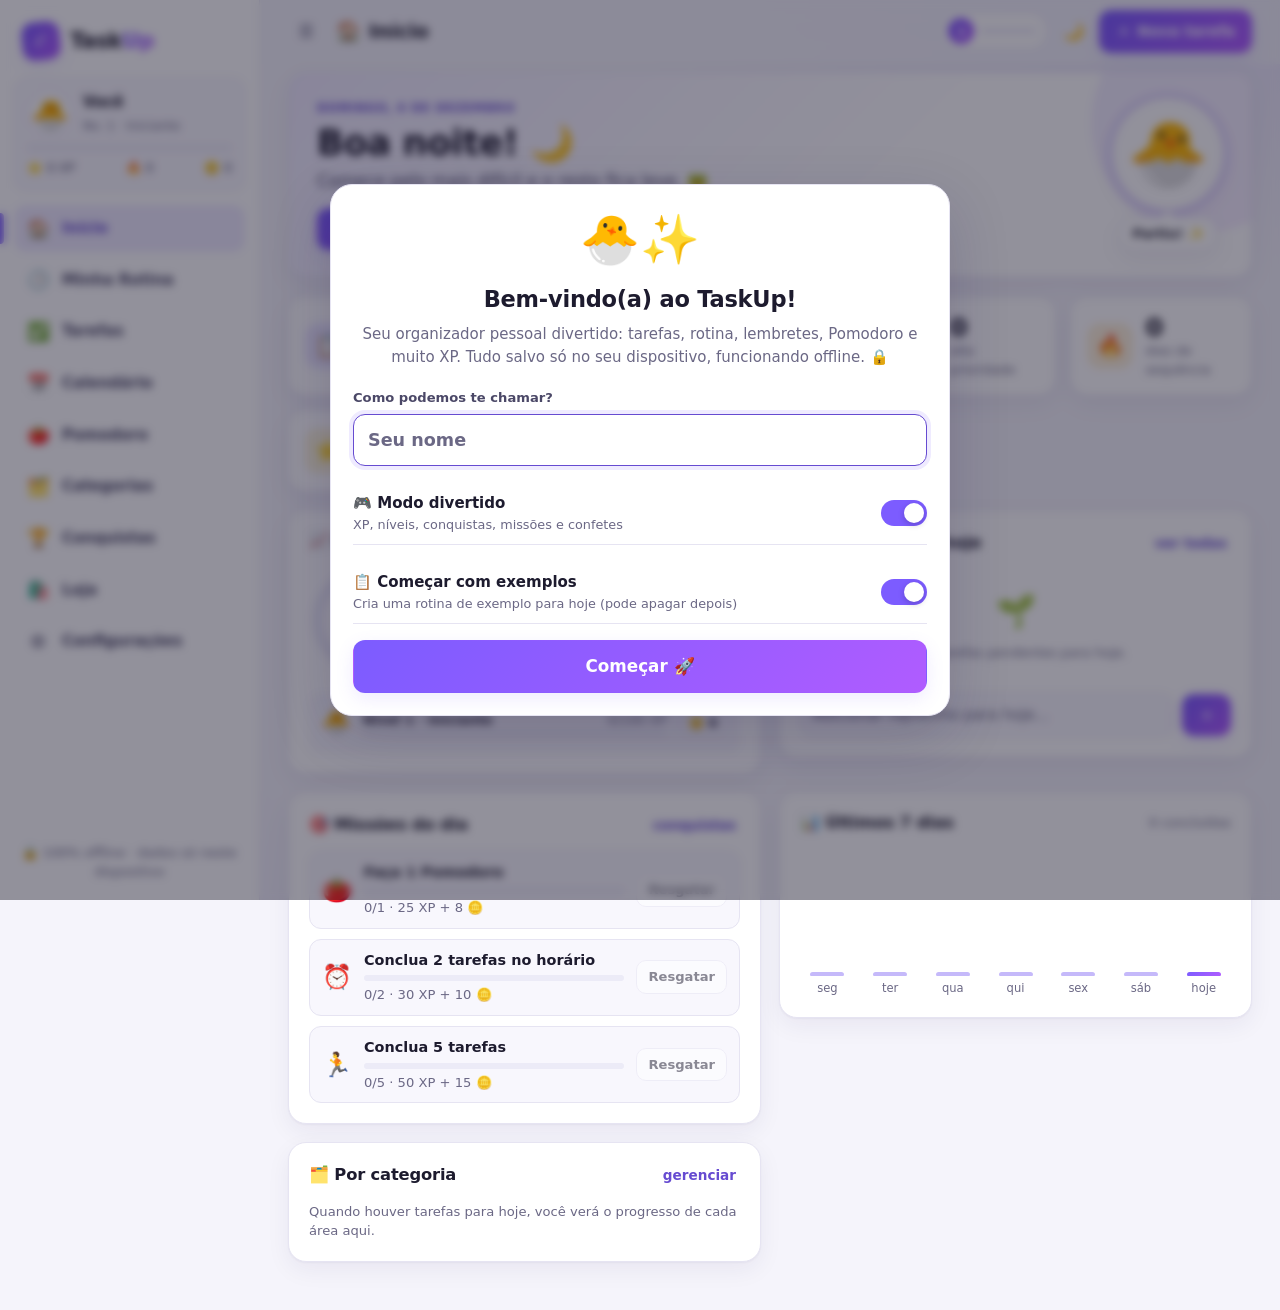
==== commit e42247f2: "Add files via upload" ====
--- a/index.html
+++ b/index.html
@@ -3,7 +3,7 @@
 <head>
   <meta charset="UTF-8">
   <!-- Política de segurança: só código do próprio app, nenhuma conexão de rede -->
-  <meta http-equiv="Content-Security-Policy" content="default-src 'self'; script-src 'self' 'unsafe-inline'; style-src 'self' 'unsafe-inline'; img-src 'self' data: blob:; font-src 'self'; connect-src 'none'; media-src 'none'; object-src 'none'; frame-src 'none'; base-uri 'none'; form-action 'none'; worker-src 'none'">
+  <meta http-equiv="Content-Security-Policy" content="default-src 'self'; script-src 'sha256-5+t8Uiw2xzxXzU+HZfgj3eJpXKpu2WfGRGFbmecvLSc=' 'sha256-VrSEawlEM2yOs0H8kTgq974zdrPj6I8oiM5sNDKlMBg=' 'sha256-MuerLcPFnK2CIBCU8kKZYJ/UqfLL7bAFCxvs8f4Qlkg=' 'sha256-lXqPJNZgXJB5p1n9H8m2D5fwC5aO8tQk32mLSSyDoLg=' 'sha256-hIrg2FhynNGeDtNpjlisVisrwM4p1s4sjDZlFJFUA5c=' 'sha256-V1qnvaADkEsoTSnDRkU2Vduf1mNeB+xffuGV8KrcnTI=' 'sha256-GhmbGXAI4qtDECJl32mHmW7GbuQH7XNq9KktgJoCDX8=' 'sha256-2VCcMcjQ+ZimSCtbwjSKQfhFcKsFn10ELbZnXze7aQ0=' 'sha256-k9qx8+KCXejv3BBwUamL1vCcCd44QHcwR0T1o8p4Sso=' 'sha256-MTzsBlWSi5E9pmCZg9JU5cxldoQcOzX1gv8uWYJO4U4=' 'sha256-LMPx+6BNvIoidAirb5paeHFpn8Cy5QR7GhGL4u+MdE4=' 'sha256-yU+TmVl12khp1HCAot6jSm6Exw98eU1RTSm9nbCbOmE=' 'sha256-I6fbTdaZ/p4DLQEekFR3p2QYavEpptGbrWkPyQTS80k=' 'sha256-0Ka18PQutgDXKh0rQTivTABJlac+oyBh6hrH8z3wjSY=' 'sha256-RWnlwouzMkBGiqh896yUmCFw2cjt7/SJv0vVvYlf8nY=' 'sha256-9eLI044Uzk9JVAWDWGhAK7+1Ls7UDriYJbQib9aiNms=' 'sha256-jH4Zpyd0XtTx7a0qqOxleWeXrPKhTqQvypX7u9CaaMM=' 'sha256-tKpklvRz6m+/fmKMja9/KAiWck1l5U3nKC7O19ruD1g='; style-src 'self' 'unsafe-inline'; img-src 'self' data: blob:; font-src 'self'; connect-src 'none'; media-src 'none'; object-src 'none'; frame-src 'none'; base-uri 'none'; form-action 'none'; worker-src 'none'">
   <meta name="referrer" content="no-referrer">
   <meta name="viewport" content="width=device-width, initial-scale=1, viewport-fit=cover">
   <meta name="description" content="TaskUp — organizador pessoal de tarefas, rotina e lembretes, gamificado e 100% offline.">
@@ -34,9 +34,15 @@
   --border: #e6e4f2;
   --text: #1d1b2e;
   --text-2: #4b4867;
-  --muted: #8a87a3;
+  --muted: #6b6885; /* ≥ 4,5:1 sobre branco */
 
   --success: #10b981;
+  /* versões para TEXTO e botões preenchidos (contraste ≥ 4,5:1) */
+  --success-text: #047857;
+  --success-strong: #047857;
+  --danger-text: #b91c1c;
+  --danger-strong: #dc2626;
+  --accent-text: color-mix(in srgb, var(--accent) 82%, #000);
   --danger: #ef4444;
   --warning: #f59e0b;
   --info: #0ea5e9;
@@ -55,6 +61,9 @@
 }
 
 [data-theme='dark'] {
+  --success-text: #34d399;
+  --danger-text: #f87171;
+  --accent-text: color-mix(in srgb, var(--accent) 58%, #fff);
   --bg: #0f0f1a;
   --bg-2: #171727;
   --surface: #1a1a2b;
@@ -119,7 +128,7 @@
   cursor: pointer;
 }
 a {
-  color: var(--accent);
+  color: var(--accent-text);
 }
 code,
 kbd {
@@ -136,7 +145,7 @@
   margin: 16px 0;
 }
 :focus-visible {
-  outline: 3px solid var(--accent-soft);
+  outline: 2px solid var(--accent);
   outline-offset: 2px;
   border-radius: 8px;
 }
@@ -167,14 +176,14 @@
   font-size: 0.82rem;
 }
 .danger {
-  color: var(--danger) !important;
+  color: var(--danger-text) !important;
 }
 .kicker {
   text-transform: uppercase;
   letter-spacing: 0.08em;
   font-size: 0.72rem;
   font-weight: 700;
-  color: var(--accent);
+  color: var(--accent-text);
 }
 .big {
   font-size: 1.08rem;
@@ -333,7 +342,7 @@
 }
 .nav-item.active {
   background: var(--accent-soft);
-  color: var(--accent);
+  color: var(--accent-text);
 }
 .nav-item.active::before {
   content: '';
@@ -526,7 +535,7 @@
   user-select: none;
 }
 .btn:hover:not(:disabled) {
-  border-color: var(--accent);
+  border-color: var(--accent-text);
   transform: translateY(-1px);
 }
 .btn:active:not(:disabled) {
@@ -547,12 +556,12 @@
   border-color: transparent;
 }
 .btn-success {
-  background: var(--success);
+  background: var(--success-strong);
   color: #fff;
   border-color: transparent;
 }
 .btn-danger {
-  background: var(--danger);
+  background: var(--danger-strong);
   color: #fff;
   border-color: transparent;
 }
@@ -616,7 +625,7 @@
 .link-btn {
   background: none;
   border: 0;
-  color: var(--accent);
+  color: var(--accent-text);
   font-weight: 600;
   font-size: 0.85rem;
   padding: 2px 4px;
@@ -643,12 +652,12 @@
 }
 .pill-success {
   background: rgba(16, 185, 129, 0.12);
-  color: var(--success);
+  color: var(--success-text);
   border-color: transparent;
 }
 .pill-danger {
   background: rgba(239, 68, 68, 0.12);
-  color: var(--danger);
+  color: var(--danger-text);
   border-color: transparent;
 }
 .pill-warn {
@@ -735,7 +744,7 @@
 }
 .input:focus {
   outline: none;
-  border-color: var(--accent);
+  border-color: var(--accent-text);
   box-shadow: 0 0 0 4px var(--accent-soft);
   background: var(--surface);
 }
@@ -829,7 +838,7 @@
 }
 .segmented input:checked + span {
   background: var(--surface);
-  color: var(--accent);
+  color: var(--accent-text);
   box-shadow: var(--shadow);
 }
 .segmented input:focus-visible + span {
@@ -901,7 +910,8 @@
   transform: translateX(20px);
 }
 .switch input:focus-visible + i {
-  outline: 3px solid var(--accent-soft);
+  outline: 2px solid var(--accent);
+  outline-offset: 2px;
 }
 .sub-settings {
   padding-left: 14px;
@@ -926,7 +936,7 @@
   text-align: center;
 }
 .range {
-  accent-color: var(--accent);
+  accent-color: var(--accent-text);
   width: 180px;
 }
 .mini-check {
@@ -949,7 +959,7 @@
 }
 .mini-check input:checked + span {
   background: var(--success);
-  border-color: var(--success);
+  border-color: var(--success-text);
 }
 
 /* Emoji / cor */
@@ -967,7 +977,7 @@
 }
 .emoji-current:hover {
   transform: scale(1.08) rotate(-4deg);
-  border-color: var(--accent);
+  border-color: var(--accent-text);
 }
 .emoji-grid {
   position: absolute;
@@ -1099,7 +1109,7 @@
 .toast-action {
   border: 0;
   background: var(--accent-soft);
-  color: var(--accent);
+  color: var(--accent-text);
   font-weight: 700;
   padding: 6px 10px;
   border-radius: 8px;
@@ -1117,14 +1127,14 @@
   background: linear-gradient(135deg, color-mix(in srgb, #facc15 14%, var(--surface)), var(--surface));
 }
 .toast-achievement {
-  border-color: var(--accent);
+  border-color: var(--accent-text);
   background: linear-gradient(135deg, var(--accent-soft), var(--surface));
 }
 .toast-error {
-  border-color: var(--danger);
+  border-color: var(--danger-text);
 }
 .toast-success {
-  border-color: var(--success);
+  border-color: var(--success-text);
 }
 
 /* ---------- Modais ---------- */
@@ -1214,7 +1224,7 @@
 }
 .levelup-kicker {
   font-weight: 800;
-  color: var(--accent);
+  color: var(--accent-text);
   text-transform: uppercase;
   letter-spacing: 0.1em;
   margin-top: 10px;
@@ -1336,7 +1346,7 @@
 .done > .check,
 .done .check {
   background: var(--success);
-  border-color: var(--success);
+  border-color: var(--success-text);
 }
 .done > .check svg,
 .done .check svg {
@@ -1535,6 +1545,7 @@
   gap: 8px;
 }
 .subtask-editor .input {
+  min-width: 0;
   flex: 1;
   width: auto;
 }
@@ -1561,7 +1572,7 @@
   background: var(--grad);
   opacity: 0.1;
 }
-.hero h1 {
+.hero .hero-title {
   font-size: clamp(1.6rem, 3.2vw, 2.2rem);
   font-weight: 800;
   margin: 4px 0;
@@ -1668,7 +1679,7 @@
   border-color: rgba(239, 68, 68, 0.4);
 }
 .stat-card.alert strong {
-  color: var(--danger);
+  color: var(--danger-text);
 }
 .flame.on {
   animation: flame 1.4s ease-in-out infinite;
@@ -1849,7 +1860,7 @@
 .tl-item {
   --cat: var(--accent);
   display: grid;
-  grid-template-columns: 88px 42px 1fr;
+  grid-template-columns: 88px 42px minmax(0, 1fr);
   gap: 4px;
   align-items: start;
   animation: item-in 0.35s var(--ease) both;
@@ -1870,8 +1881,8 @@
   color: var(--text);
 }
 .time-label:hover {
-  border-color: var(--accent);
-  color: var(--accent);
+  border-color: var(--accent-text);
+  color: var(--accent-text);
   background: var(--accent-soft);
 }
 .time-input {
@@ -1961,6 +1972,7 @@
   align-items: center;
 }
 .tl-actions {
+  flex-wrap: wrap;
   display: flex;
   gap: 6px;
   align-items: center;
@@ -1974,10 +1986,10 @@
 }
 .tl-item.done .tl-dot span {
   background: var(--success);
-  border-color: var(--success);
+  border-color: var(--success-text);
 }
 .tl-item.current .tl-card {
-  border-color: var(--accent);
+  border-color: var(--accent-text);
   background: linear-gradient(135deg, var(--accent-soft), var(--surface));
   box-shadow: 0 8px 24px var(--accent-soft);
 }
@@ -1989,10 +2001,10 @@
 }
 .tl-now {
   display: grid;
-  grid-template-columns: 88px 42px 1fr;
+  grid-template-columns: 88px 42px minmax(0, 1fr);
   gap: 4px;
   align-items: center;
-  color: var(--danger);
+  color: var(--danger-text);
   font-weight: 800;
   font-size: 0.8rem;
 }
@@ -2027,8 +2039,8 @@
   transition: all 0.2s;
 }
 .tl-gap:hover {
-  border-color: var(--accent);
-  color: var(--accent);
+  border-color: var(--accent-text);
+  color: var(--accent-text);
   background: var(--accent-soft);
 }
 .untimed {
@@ -2081,7 +2093,7 @@
   font-size: 0.76rem;
 }
 .template:hover {
-  border-color: var(--accent);
+  border-color: var(--accent-text);
   transform: translateY(-2px) scale(1.03);
   background: var(--accent-soft);
 }
@@ -2133,7 +2145,7 @@
 }
 .cal-cell:hover {
   transform: scale(1.04);
-  border-color: var(--accent);
+  border-color: var(--accent-text);
   z-index: 1;
 }
 .cal-cell.other {
@@ -2154,7 +2166,7 @@
   margin: -2px 0 0 -3px;
 }
 .cal-cell.selected {
-  border-color: var(--accent);
+  border-color: var(--accent-text);
   border-width: 2px;
   background: var(--accent-soft);
 }
@@ -2188,7 +2200,7 @@
   right: 7px;
   font-size: 0.68rem;
   font-weight: 800;
-  color: var(--accent);
+  color: var(--accent-text);
 }
 .cal-legend {
   display: flex;
@@ -2288,7 +2300,7 @@
 }
 .pomo-mode-label {
   font-weight: 700;
-  color: var(--accent);
+  color: var(--accent-text);
   text-transform: uppercase;
   letter-spacing: 0.06em;
   font-size: 0.8rem;
@@ -2434,7 +2446,7 @@
   transition: all 0.3s;
 }
 .mission.done:not(.claimed) {
-  border-color: var(--accent);
+  border-color: var(--accent-text);
   background: linear-gradient(135deg, var(--accent-soft), var(--surface-2));
 }
 .mission.claimed {
@@ -2493,7 +2505,7 @@
 }
 .ach-date {
   font-size: 0.7rem;
-  color: var(--accent);
+  color: var(--accent-text);
   font-weight: 700;
 }
 .shop-title {
@@ -2518,7 +2530,7 @@
   font-size: 0.86rem;
 }
 .shop-item.equipped {
-  border-color: var(--accent);
+  border-color: var(--accent-text);
   box-shadow: 0 0 0 3px var(--accent-soft);
 }
 .swatch {
@@ -2580,8 +2592,8 @@
   font-size: 2rem;
 }
 .cat-new:hover {
-  border-color: var(--accent);
-  color: var(--accent);
+  border-color: var(--accent-text);
+  color: var(--accent-text);
 }
 
 /* ---------- Configurações ---------- */
@@ -2796,7 +2808,7 @@
     height: calc(var(--topbar) + env(safe-area-inset-top));
   }
   .view {
-    padding: 6px 14px calc(110px + env(safe-area-inset-bottom));
+    padding: 6px 14px calc(150px + env(safe-area-inset-bottom)); /* espaço para o botão + e a barra inferior */
     gap: 14px;
   }
   .new-btn {
@@ -2833,7 +2845,7 @@
     font-weight: 600;
   }
   .bn-item.active {
-    color: var(--accent);
+    color: var(--accent-text);
     background: var(--accent-soft);
   }
   .bn-item .nav-badge {
@@ -2955,7 +2967,7 @@
   }
   .tl-item,
   .tl-now {
-    grid-template-columns: 62px 36px 1fr;
+    grid-template-columns: 62px 36px minmax(0, 1fr);
   }
   .time-label {
     font-size: 0.92rem;
@@ -3117,7 +3129,7 @@
 }
 .subtasks-inline li.done .sub-check {
   background: var(--success);
-  border-color: var(--success);
+  border-color: var(--success-text);
 }
 
 /* ---------- Loja: abas, prévias e poderes ---------- */
@@ -3169,7 +3181,7 @@
   place-items: center;
   font-size: 0.78rem;
   font-weight: 700;
-  color: var(--accent);
+  color: var(--accent-text);
   background: var(--accent-soft);
   border-radius: 999px;
   padding: 4px 10px;
@@ -3205,7 +3217,7 @@
   display: inline-block;
   font-size: 0.72rem;
   font-weight: 700;
-  color: var(--accent);
+  color: var(--accent-text);
   background: var(--accent-soft);
   border-radius: 999px;
   padding: 1px 8px;
@@ -3314,7 +3326,7 @@
 }
 .pw-error {
   min-height: 1.2em;
-  color: var(--danger);
+  color: var(--danger-text);
   font-size: 0.85rem;
   font-weight: 600;
   margin: 0;
@@ -3343,6 +3355,87 @@
   gap: 8px;
   font-size: 0.86rem;
   color: var(--text-2);
+}
+
+/* ---------- Acessibilidade ---------- */
+.mini-check input:focus-visible + span,
+.color-opt input:focus-visible + span,
+.segmented input:focus-visible + span {
+  outline: 2px solid var(--accent);
+  outline-offset: 2px;
+}
+.sr-only {
+  position: absolute !important;
+  width: 1px;
+  height: 1px;
+  padding: 0;
+  margin: -1px;
+  overflow: hidden;
+  clip: rect(0, 0, 0, 0);
+  white-space: nowrap;
+  border: 0;
+}
+.task-main {
+  flex: 1;
+  min-width: 0;
+  display: grid;
+  gap: 4px;
+}
+.untimed-title {
+  border: 0;
+  background: none;
+  text-align: left;
+  padding: 0;
+}
+@media (max-width: 560px) {
+  .tl-main {
+    min-width: 0;
+  }
+}
+@media (hover: none) {
+  .desktop-only {
+    display: none;
+  }
+}
+/* telas bem estreitas (320px): nada pode forçar largura maior que a tela */
+.untimed {
+  grid-template-columns: minmax(0, 1fr);
+}
+.untimed-item {
+  min-width: 0;
+}
+.segmented label {
+  min-width: 0;
+}
+.segmented span {
+  overflow: hidden;
+  text-overflow: ellipsis;
+}
+@media (max-width: 360px) {
+  .segmented span {
+    padding: 7px 2px;
+    font-size: 0.74rem;
+  }
+  .modal-body {
+    padding-left: 12px;
+    padding-right: 12px;
+  }
+}
+.form {
+  grid-template-columns: minmax(0, 1fr);
+}
+@media (max-width: 860px) {
+  .grid.two {
+    grid-template-columns: minmax(0, 1fr);
+  }
+}
+.field {
+  grid-template-columns: minmax(0, 1fr);
+}
+.subtask-editor .input,
+.input-group .input {
+  width: 0; /* cresce com flex: 1; não força largura mínima */
+  flex: 1 1 0;
 }
 
 </style>
@@ -3563,6 +3656,10 @@
     clamp(v, min, max) {
       return Math.max(min, Math.min(max, v));
     },
+    /** Lê obj[key] só se for chave própria (nunca "constructor", "__proto__", "toString"...). */
+    own(obj, key) {
+      return obj != null && typeof key === 'string' && Object.prototype.hasOwnProperty.call(obj, key) ? obj[key] : undefined;
+    },
     pick(arr) {
       return arr[Math.floor(Math.random() * arr.length)];
     },
@@ -3657,14 +3754,16 @@
    - Chave: PBKDF2-SHA256 (310.000 iterações, sal aleatório de 16 bytes)
    - Cifra: AES-256-GCM (IV aleatório de 12 bytes a cada gravação;
      o GCM também detecta qualquer alteração nos dados cifrados)
-   A senha nunca é armazenada; a chave fica só na memória
-   enquanto o app está desbloqueado e não pode ser exportada.
+   Usada para proteger (opcionalmente) os arquivos de backup.
+   A senha nunca é armazenada e a chave não pode ser exportada.
    ========================================================= */
 (function () {
   'use strict';
 
   const subtle = window.crypto && window.crypto.subtle;
   const ITERATIONS = 310000;
+  const MIN_ITER = 100000;
+  const MAX_ITER = 2000000;
   const enc = new TextEncoder();
   const dec = new TextDecoder();
 
@@ -3689,6 +3788,18 @@
 
     isEnvelope(obj) {
       return !!(obj && typeof obj === 'object' && obj.taskup === 'enc' && typeof obj.data === 'string' && typeof obj.iv === 'string' && typeof obj.salt === 'string');
+    },
+
+    /** Estrutura válida (base64 e tamanhos corretos)? Evita "senha incorreta" para arquivo danificado. */
+    validEnvelope(env) {
+      const b64 = /^[A-Za-z0-9+/]+={0,2}$/;
+      return (
+        Crypto.isEnvelope(env) &&
+        b64.test(env.salt) && fromB64(env.salt).length >= 16 &&
+        b64.test(env.iv) && fromB64(env.iv).length === 12 &&
+        b64.test(env.data) && env.data.length >= 24 &&
+        (env.iter === undefined || (Number.isInteger(env.iter) && env.iter >= MIN_ITER && env.iter <= MAX_ITER))
+      );
     },
 
     newSalt() {
@@ -3727,7 +3838,8 @@
     },
 
     async decryptWithPassword(password, envelope) {
-      const iter = Number.isInteger(envelope.iter) && envelope.iter >= 10000 && envelope.iter <= 5000000 ? envelope.iter : ITERATIONS;
+      // o número de iterações vem do arquivo: limitado para um arquivo malicioso não travar o app
+      const iter = Number.isInteger(envelope.iter) && envelope.iter >= MIN_ITER && envelope.iter <= MAX_ITER ? envelope.iter : ITERATIONS;
       const key = await Crypto.deriveKey(password, envelope.salt, iter);
       return { text: await Crypto.decrypt(key, envelope), vault: { key, salt: envelope.salt, iter } };
     },
@@ -3762,6 +3874,7 @@
   const { U, Bus } = window.TU;
   const KEY = 'taskup:data:v1';
   const MIRROR_KEY = 'taskup:data:v1:mirror';
+  const MIRROR_AT_KEY = 'taskup:data:v1:mirror-at';
   const VERSION = 1;
 
   const DEFAULT_CATEGORIES = [
@@ -3852,29 +3965,13 @@
         remaining: null, // segundos restantes quando pausado
         taskId: null,
         length: null, // duração (min) da sessão em andamento
+        unattended: false, // começou sozinha (início automático) e ninguém mexeu no app
         cycle: 0, // focos concluídos no ciclo atual
       },
       notified: {},
     };
   }
 
-  /** Mescla recursivamente valores padrão em objetos carregados (migração leve). */
-  function mergeDefaults(target, defaults) {
-    for (const k of Object.keys(defaults)) {
-      if (target[k] === undefined || target[k] === null) {
-        if (defaults[k] !== null) target[k] = JSON.parse(JSON.stringify(defaults[k]));
-        else if (target[k] === undefined) target[k] = null;
-      } else if (
-        typeof defaults[k] === 'object' &&
-        defaults[k] !== null &&
-        !Array.isArray(defaults[k]) &&
-        typeof target[k] === 'object'
-      ) {
-        mergeDefaults(target[k], defaults[k]);
-      }
-    }
-    return target;
-  }
 
   /* ---------- Sanitização (dados importados/corrompidos) ---------- */
   const RE_DATE = /^\d{4}-\d{2}-\d{2}$/;
@@ -3890,33 +3987,76 @@
   const num = (v, def, min = 0, max = 1e9) => (Number.isFinite(+v) && v !== null && v !== '' ? Math.min(max, Math.max(min, +v)) : def);
   const isoOrNull = (v) => (typeof v === 'string' && !isNaN(Date.parse(v)) ? v : null);
   const color = (v, def = '#64748b') => (typeof v === 'string' && RE_COLOR.test(v) ? v : def);
-
+  /** Limites contra arquivos gigantes que travariam o app ou estourariam o armazenamento. */
+  const LIMITS = { tasks: 20000, categories: 100, subtasks: 100, days: 3660, notified: 5000 };
+
+  const own = (o, k) => !!o && Object.prototype.hasOwnProperty.call(o, k);
+  const bool = (v, def = false) => (typeof v === 'boolean' ? v : def);
+  const finiteOrNull = (v, min, max) => (typeof v === 'number' && Number.isFinite(v) ? Math.min(max, Math.max(min, v)) : null);
+
+  /** Monta uma tarefa NOVA só com os campos conhecidos (lista de permissões). */
   function sanitizeTask(t) {
-    if (!isId(t.id)) t.id = U.uid();
-    t.title = str(t.title, 300).trim() || 'Tarefa';
-    t.emoji = emoji(t.emoji);
-    t.notes = str(t.notes, 5000);
-    t.categoryId = isId(t.categoryId) ? String(t.categoryId) : 'cat-outros';
-    if (!PRIOS.includes(t.priority)) t.priority = 'medium';
-    if (!RECS.includes(t.recurrence)) t.recurrence = 'none';
-    t.date = typeof t.date === 'string' && RE_DATE.test(t.date) ? t.date : null;
-    t.time = typeof t.time === 'string' && RE_TIME.test(t.time) ? t.time : null;
-    t.duration = num(t.duration, 30, 0, 1440);
-    t.reminder = t.reminder === null || t.reminder === undefined || t.reminder === '' ? null : num(t.reminder, null, 0, 10080);
-    t.subtasks = (Array.isArray(t.subtasks) ? t.subtasks : [])
-      .filter((x) => x && typeof x === 'object')
-      .map((x) => ({ id: isId(x.id) ? String(x.id) : U.uid(), title: str(x.title, 300), done: !!x.done }));
-    t.done = !!t.done;
-    t.completedAt = isoOrNull(t.completedAt);
-    t.createdAt = isoOrNull(t.createdAt) || new Date().toISOString();
-    t.updatedAt = isoOrNull(t.updatedAt);
-    t.pomodoros = num(t.pomodoros, 0, 0, 1e6);
-    t.xpAwarded = num(t.xpAwarded, 0, 0, 1e4);
-    t.coinsAwarded = num(t.coinsAwarded, 0, 0, 1e4);
-    t.spawnedNext = isId(t.spawnedNext) ? String(t.spawnedNext) : null;
-    t.snoozeUntil = Number.isFinite(t.snoozeUntil) ? t.snoozeUntil : null;
-    t.recurDay = Number.isInteger(t.recurDay) && t.recurDay >= 1 && t.recurDay <= 31 ? t.recurDay : null;
-    return t;
+    return {
+      id: isId(t.id) ? t.id : U.uid(),
+      title: str(t.title, 300).trim() || 'Tarefa',
+      emoji: emoji(t.emoji),
+      notes: str(t.notes, 5000),
+      categoryId: isId(t.categoryId) ? t.categoryId : 'cat-outros',
+      priority: PRIOS.includes(t.priority) ? t.priority : 'medium',
+      date: typeof t.date === 'string' && RE_DATE.test(t.date) ? t.date : null,
+      time: typeof t.time === 'string' && RE_TIME.test(t.time) ? t.time : null,
+      duration: num(t.duration, 30, 0, 1440),
+      reminder: t.reminder === null || t.reminder === undefined || t.reminder === '' ? null : num(t.reminder, null, 0, 10080),
+      recurrence: RECS.includes(t.recurrence) ? t.recurrence : 'none',
+      recurDay: Number.isInteger(t.recurDay) && t.recurDay >= 1 && t.recurDay <= 31 ? t.recurDay : null,
+      subtasks: (Array.isArray(t.subtasks) ? t.subtasks : [])
+        .slice(0, LIMITS.subtasks)
+        .filter((x) => x && typeof x === 'object')
+        .map((x) => ({ id: isId(x.id) ? x.id : U.uid(), title: str(x.title, 300), done: x.done === true })),
+      done: t.done === true,
+      completedAt: isoOrNull(t.completedAt),
+      createdAt: isoOrNull(t.createdAt) || new Date().toISOString(),
+      updatedAt: isoOrNull(t.updatedAt),
+      pomodoros: num(t.pomodoros, 0, 0, 1e6),
+      xpAwarded: num(t.xpAwarded, 0, 0, 1e4),
+      coinsAwarded: num(t.coinsAwarded, 0, 0, 1e4),
+      spawnedNext: isId(t.spawnedNext) ? t.spawnedNext : null,
+      spawnedFrom: isId(t.spawnedFrom) ? t.spawnedFrom : null,
+      snoozeUntil: finiteOrNull(t.snoozeUntil, 0, 8.64e15),
+      wasOnTime: t.wasOnTime === true,
+      wasMorning: t.wasMorning === true,
+      autoDoneSubs: (Array.isArray(t.autoDoneSubs) ? t.autoDoneSubs : []).filter(isId).slice(0, LIMITS.subtasks),
+    };
+  }
+
+  /** Mapa { 'AAAA-MM-DD': número } — descarta chaves e valores inválidos. */
+  function dateMap(o, max = 1e7) {
+    const out = {};
+    if (!o || typeof o !== 'object' || Array.isArray(o)) return out;
+    Object.keys(o)
+      .filter((k) => RE_DATE.test(k))
+      .slice(-LIMITS.days)
+      .forEach((k) => {
+        const v = num(o[k], 0, 0, max);
+        if (v) out[k] = v;
+      });
+    return out;
+  }
+
+  /** Configurações: só as chaves conhecidas, com o mesmo tipo do valor padrão. */
+  function sanitizeSettings(src, defaults) {
+    const out = {};
+    src = src && typeof src === 'object' && !Array.isArray(src) ? src : {};
+    Object.keys(defaults).forEach((k) => {
+      const d = defaults[k];
+      const v = own(src, k) ? src[k] : undefined;
+      if (d === null) out[k] = isoOrNull(v);
+      else if (typeof d === 'boolean') out[k] = bool(v, d);
+      else if (typeof d === 'number') out[k] = num(v, d, 0, 1e6);
+      else if (typeof d === 'string') out[k] = typeof v === 'string' ? v.slice(0, 40) : d;
+      else if (typeof d === 'object') out[k] = sanitizeSettings(v, d);
+    });
+    return out;
   }
 
   function sanitizeCategory(c) {
@@ -3933,8 +4073,9 @@
   }
 
   function normalizeTaskRaw(t) {
-    return Object.assign(
-      {
+    // espalhar ({...}) cria propriedades próprias: uma chave "__proto__" vira dado inerte
+    return {
+      ...{
         id: U.uid(),
         title: 'Tarefa',
         emoji: '',
@@ -3957,8 +4098,8 @@
         snoozeUntil: null,
         updatedAt: null,
       },
-      t
-    );
+      ...t,
+    };
   }
 
   let state = null;
@@ -3989,7 +4130,14 @@
         } catch (e) {
           console.error('Dados corrompidos', e);
           try {
-            U.storage.setItem(KEY + ':corrupted:' + Date.now(), raw);
+            // guarda só as 2 cópias corrompidas mais recentes (para diagnóstico)
+            U.storage
+              .keys()
+              .filter((k) => k && k.startsWith(KEY + ':corrupted:'))
+              .sort()
+              .slice(0, -1)
+              .forEach((k) => U.storage.removeItem(k));
+            U.storage.setItem(KEY + ':corrupted:' + Date.now(), raw.slice(0, 1048576));
           } catch (_) {}
           // recuperação automática: usa a cópia automática mais recente que estiver íntegra
           state = Store.recoverFromSnapshot() || defaultState();
@@ -4007,7 +4155,8 @@
     recoverFromSnapshot() {
       const candidates = [];
       const mirror = U.storage.getItem(MIRROR_KEY);
-      if (mirror) candidates.push({ label: 'espelho', raw: mirror, at: Infinity });
+      // a cópia espelho só vale se sua gravação foi concluída (tem horário registrado)
+      if (mirror) candidates.push({ label: 'espelho', raw: mirror, at: +U.storage.getItem(MIRROR_AT_KEY) || 0 });
       const prefix = 'taskup:snapshot:';
       U.storage.keys().forEach((k) => {
         if (!k || !k.startsWith(prefix)) return;
@@ -4035,39 +4184,105 @@
       if (!obj || typeof obj !== 'object' || !Array.isArray(obj.tasks)) {
         throw new Error('Formato inválido');
       }
-      const s = mergeDefaults(obj, defaultState());
-      s.tasks = s.tasks.filter((t) => t && typeof t === 'object').map(normalizeTask);
-      // ids duplicados quebrariam edição/remoção
+      const def = defaultState();
+
+      // tarefas (ids duplicados quebrariam edição/remoção)
       const seen = new Set();
-      s.tasks.forEach((t) => {
-        if (seen.has(t.id)) t.id = U.uid();
-        seen.add(t.id);
-      });
-      if (!Array.isArray(s.categories) || !s.categories.length) {
-        s.categories = DEFAULT_CATEGORIES.map((c) => ({ ...c }));
+      const tasks = obj.tasks
+        .slice(0, LIMITS.tasks)
+        .filter((t) => t && typeof t === 'object')
+        .map((t) => {
+          const task = normalizeTask(t);
+          if (seen.has(task.id)) task.id = U.uid();
+          seen.add(task.id);
+          return task;
+        });
+
+      // categorias
+      let categories = (Array.isArray(obj.categories) ? obj.categories : [])
+        .slice(0, LIMITS.categories)
+        .filter((c) => c && typeof c === 'object')
+        .map(sanitizeCategory);
+      const catIds = new Set();
+      categories = categories.filter((c) => !catIds.has(c.id) && catIds.add(c.id));
+      if (!categories.length) categories = def.categories;
+      if (!catIds.has('cat-outros')) categories.push({ ...DEFAULT_CATEGORIES[DEFAULT_CATEGORIES.length - 1] });
+
+      // configurações
+      const settings = sanitizeSettings(obj.settings, DEFAULT_SETTINGS);
+      if (!['auto', 'light', 'dark'].includes(settings.theme)) settings.theme = 'auto';
+      if (!RE_TIME.test(settings.dailySummaryTime)) settings.dailySummaryTime = '08:00';
+      settings.volume = num(settings.volume, 0.6, 0, 1);
+      settings.defaultReminder = own(obj.settings, 'defaultReminder') && obj.settings.defaultReminder === null ? null : num(settings.defaultReminder, 10, 0, 10080);
+      ['focus', 'short', 'long', 'longEvery'].forEach((k) => (settings.pomodoro[k] = num(settings.pomodoro[k], DEFAULT_SETTINGS.pomodoro[k], 1, 180)));
+
+      // jogo
+      const gi = obj.game && typeof obj.game === 'object' ? obj.game : {};
+      const G = window.TU.Game;
+      const achIds = G ? new Set(G.ACHIEVEMENTS.map((a) => a.id)) : null;
+      const misIds = G ? new Set(G.MISSION_POOL.map((m) => m.id)) : null;
+      const achievements = {};
+      if (gi.achievements && typeof gi.achievements === 'object') {
+        Object.keys(gi.achievements).forEach((k) => {
+          if (isId(k) && (!achIds || achIds.has(k)) && isoOrNull(gi.achievements[k])) achievements[k] = gi.achievements[k];
+        });
       }
-      s.categories = s.categories.filter((c) => c && typeof c === 'object').map(sanitizeCategory);
-      if (!s.categories.some((c) => c.id === 'cat-outros')) {
-        s.categories.push({ ...DEFAULT_CATEGORIES[DEFAULT_CATEGORIES.length - 1] });
+      const mi = gi.missions && typeof gi.missions === 'object' ? gi.missions : {};
+      const game = {
+        xp: num(gi.xp, 0, 0, 1e9),
+        coins: num(gi.coins, 0, -1e6, 1e9),
+        streak: num(gi.streak, 0, 0, 1e5),
+        bestStreak: num(gi.bestStreak, 0, 0, 1e5),
+        lastActiveDate: typeof gi.lastActiveDate === 'string' && RE_DATE.test(gi.lastActiveDate) ? gi.lastActiveDate : null,
+        totalCompleted: num(gi.totalCompleted, 0, 0, 1e9),
+        totalPomodoros: num(gi.totalPomodoros, 0, 0, 1e9),
+        focusMinutes: num(gi.focusMinutes, 0, 0, 1e9),
+        xpByDate: dateMap(gi.xpByDate),
+        completedByDate: dateMap(gi.completedByDate),
+        pomodorosByDate: dateMap(gi.pomodorosByDate),
+        focusByDate: dateMap(gi.focusByDate),
+        frozenDays: dateMap(gi.frozenDays, 1),
+        achievements,
+        missions: {
+          date: typeof mi.date === 'string' && RE_DATE.test(mi.date) ? mi.date : null,
+          list: (Array.isArray(mi.list) ? mi.list : [])
+            .filter((m) => m && typeof m === 'object' && isId(m.id) && (!misIds || misIds.has(m.id)))
+            .slice(0, 5)
+            .map((m) => ({ id: m.id, progress: num(m.progress, 0, 0, 1e6), claimed: m.claimed === true })),
+        },
+        weekly: {
+          week: gi.weekly && typeof gi.weekly.week === 'string' && RE_DATE.test(gi.weekly.week) ? gi.weekly.week : null,
+          claimed: !!(gi.weekly && gi.weekly.claimed === true),
+        },
+        unlocked: gi.unlocked,
+        inventory: gi.inventory,
+        boostUntil: gi.boostUntil,
+      };
+      // pomodoro
+      const pi = obj.pomodoro && typeof obj.pomodoro === 'object' ? obj.pomodoro : {};
+      const pomodoro = {
+        mode: ['focus', 'short', 'long'].includes(pi.mode) ? pi.mode : 'focus',
+        running: pi.running === true,
+        endAt: finiteOrNull(pi.endAt, 0, 8.64e15),
+        remaining: finiteOrNull(pi.remaining, 0, 86400),
+        taskId: isId(pi.taskId) ? pi.taskId : null,
+        length: finiteOrNull(pi.length, 0, 1440),
+        cycle: num(pi.cycle, 0, 0, 1e6),
+        unattended: pi.unattended === true,
+      };
+      if (pomodoro.running && !pomodoro.endAt) pomodoro.running = false;
+      // lembretes já avisados
+      const notified = {};
+      if (obj.notified && typeof obj.notified === 'object') {
+        Object.keys(obj.notified)
+          .slice(-LIMITS.notified)
+          .forEach((k) => {
+            if (k.length <= 200 && typeof obj.notified[k] === 'number' && Number.isFinite(obj.notified[k])) notified[k] = obj.notified[k];
+          });
       }
-      // configurações e jogo
-      const st = s.settings;
-      if (!['auto', 'light', 'dark'].includes(st.theme)) st.theme = 'auto';
-      st.name = str(st.name, 40);
-      if (!RE_TIME.test(st.dailySummaryTime)) st.dailySummaryTime = '08:00';
-      st.volume = num(st.volume, 0.6, 0, 1);
-      ['focus', 'short', 'long', 'longEvery'].forEach((k) => (st.pomodoro[k] = num(st.pomodoro[k], DEFAULT_SETTINGS.pomodoro[k], 1, 180)));
-      const g = s.game;
-      ['xp', 'streak', 'bestStreak', 'totalCompleted', 'totalPomodoros', 'focusMinutes'].forEach((k) => (g[k] = num(g[k], 0, 0, 1e9)));
-      g.coins = num(g.coins, 0, -1e6, 1e9);
-      if (window.TU.Shop) window.TU.Shop.validate(s);
-      if (g.lastActiveDate && !RE_DATE.test(g.lastActiveDate)) g.lastActiveDate = null;
-      ['xpByDate', 'completedByDate', 'pomodorosByDate', 'focusByDate', 'achievements', 'notified'].forEach((k) => {
-        const o = k === 'notified' ? s : g;
-        if (!o[k] || typeof o[k] !== 'object' || Array.isArray(o[k])) o[k] = {};
-      });
-      if (!Array.isArray(g.missions.list)) g.missions = { date: null, list: [] };
-      s.version = VERSION;
+
+      const s = { app: 'TaskUp', version: VERSION, createdAt: isoOrNull(obj.createdAt) || def.createdAt, settings, categories, tasks, game, pomodoro, notified };
+      if (window.TU.Shop) window.TU.Shop.validate(s); // itens da loja, inventário e reforço de XP
       return s;
     },
 
@@ -4085,17 +4300,50 @@
 
     saveNow() {
       dirty = false;
+      if (!state) return false;
+      const json = JSON.stringify(state);
+      // 1) dados principais: se o espaço acabar, libera cópias antigas e tenta de novo
+      let saved = false;
+      for (let attempt = 0; attempt < 8 && !saved; attempt++) {
+        try {
+          U.storage.setItem(KEY, json);
+          saved = true;
+        } catch (e) {
+          if (!Store.freeSpace()) break;
+        }
+      }
+      if (!saved) {
+        dirty = true; // continua pendente: tenta de novo na próxima alteração
+        console.error('Falha ao salvar: armazenamento cheio');
+        Bus.emit('toast', { text: 'Armazenamento cheio: não foi possível salvar. Exporte um backup e apague tarefas concluídas antigas.', type: 'error', duration: 10000 });
+        return false;
+      }
+      // 2) cópia espelho (com horário): se a principal se corromper, o app recupera o último estado
       try {
-        const json = JSON.stringify(state);
-        U.storage.setItem(KEY, json);
-        // cópia espelho: se a principal se corromper, o app recupera o último estado
-        try {
-          U.storage.setItem(MIRROR_KEY, json);
-        } catch (_) {}
-      } catch (e) {
-        console.error('Falha ao salvar', e);
-        Bus.emit('toast', { text: 'Não foi possível salvar os dados (armazenamento cheio?)', type: 'error' });
+        U.storage.removeItem(MIRROR_AT_KEY); // marca "gravação em andamento"
+        U.storage.setItem(MIRROR_KEY, json);
+        U.storage.setItem(MIRROR_AT_KEY, String(Date.now()));
+      } catch (_) {
+        U.storage.removeItem(MIRROR_KEY); // espelho incompleto não serve para recuperar
       }
+      return true;
+    },
+
+    /** Libera espaço: cópias "corrompidas" antigas, depois a cópia automática mais antiga, por fim o espelho. */
+    freeSpace() {
+      const corrupted = U.storage.keys().filter((k) => k && k.startsWith(KEY + ':corrupted:'));
+      if (corrupted.length) {
+        U.storage.removeItem(corrupted.sort()[0]);
+        return true;
+      }
+      const B = window.TU.Backup;
+      if (B && B.dropOldestSnapshot()) return true;
+      if (U.storage.getItem(MIRROR_KEY) !== null) {
+        U.storage.removeItem(MIRROR_KEY);
+        U.storage.removeItem(MIRROR_AT_KEY);
+        return true;
+      }
+      return false;
     },
 
     /** Altera o estado e notifica a interface. */
@@ -4121,9 +4369,13 @@
       return state.categories.find((c) => c.id === id) || state.categories.find((c) => c.id === 'cat-outros') || state.categories[0];
     },
 
+    /** Espaço usado por todos os dados do TaskUp (principal, espelho e cópias). */
     usageBytes() {
       try {
-        return (U.storage.getItem(KEY) || '').length * 2;
+        return U.storage
+          .keys()
+          .filter((k) => k && k.startsWith('taskup:'))
+          .reduce((n, k) => n + (k.length + (U.storage.getItem(k) || '').length) * 2, 0);
       } catch (_) {
         return 0;
       }
@@ -4140,6 +4392,11 @@
   // Outra aba (ou o app instalado) alterou os dados: recarrega
   window.addEventListener('storage', (e) => {
     if (e.key !== KEY || !e.newValue || !state) return;
+    // esta aba tem alterações ainda não gravadas: grava as dela (a última gravação vence)
+    if (dirty) {
+      Store.saveNow();
+      return;
+    }
     try {
       state = Store.hydrate(JSON.parse(e.newValue));
       dirty = false;
@@ -4171,7 +4428,6 @@
     const icons = { info: '💬', success: '✅', error: '⚠️', xp: '⭐', achievement: '🏆' };
     const el = document.createElement('div');
     el.className = `toast toast-${type}`;
-    el.setAttribute('role', 'status');
     el.innerHTML = `
       <span class="toast-icon">${icon || icons[type] || '💬'}</span>
       <span class="toast-text">${U.escape(text)}</span>
@@ -4204,51 +4460,87 @@
   /* ---------------- Modais ---------------- */
   const stack = [];
 
-  function modal({ title = '', body = '', size = 'md', onMount, onClose, footer = '', className = '' } = {}) {
+  /** Só a janela do topo fica ativa: o app e janelas de baixo ficam inertes (teclado e leitor de tela). */
+  function syncInert() {
+    const top = stack[stack.length - 1];
+    ['.app', '#bottom-nav', '.fab', '.skip-link'].forEach((sel) => {
+      const el = document.querySelector(sel);
+      if (el) el.inert = !!top;
+    });
+    stack.forEach((m) => (m.wrap.inert = m !== top));
+  }
+
+  let modalSeq = 0;
+  function modal({ title = '', label = '', body = '', size = 'md', onMount, onClose, footer = '', className = '' } = {}) {
     const root = document.getElementById('modal-root');
     const wrap = document.createElement('div');
+    const titleId = 'modal-title-' + ++modalSeq;
+    const opener = document.activeElement; // para devolver o foco ao fechar
     wrap.className = 'modal-backdrop';
     wrap.innerHTML = `
-      <div class="modal modal-${size} ${className}" role="dialog" aria-modal="true" aria-label="${U.escape(title)}">
-        ${title ? `<header class="modal-header"><h2>${title}</h2><button class="icon-btn modal-x" aria-label="Fechar">✕</button></header>` : ''}
+      <div class="modal modal-${size} ${className}" role="dialog" aria-modal="true" ${title ? `aria-labelledby="${titleId}"` : ''}>
+        ${title ? `<header class="modal-header"><h2 id="${titleId}">${title}</h2><button class="icon-btn modal-x" aria-label="Fechar">✕</button></header>` : ''}
         <div class="modal-body">${body}</div>
         ${footer ? `<footer class="modal-footer">${footer}</footer>` : ''}
       </div>`;
     root.appendChild(wrap);
     document.body.classList.add('no-scroll');
     requestAnimationFrame(() => wrap.classList.add('show'));
-
-    let closed = false;
+    const dialog = wrap.querySelector('.modal');
+    if (!title) {
+      // sem título no cabeçalho: usa o primeiro título do conteúdo (ou o rótulo informado) como nome
+      const h = dialog.querySelector('h1, h2, h3');
+      if (h) {
+        h.id = titleId;
+        dialog.setAttribute('aria-labelledby', titleId);
+      } else dialog.setAttribute('aria-label', label || 'Janela');
+    }
+
     const api = {
-      el: wrap.querySelector('.modal'),
+      el: dialog,
+      wrap,
+      closed: false,
       close(result) {
-        if (closed) return;
-        closed = true;
-        // bloqueia novos cliques/Enter durante a animação de saída (evita envio duplo)
+        if (api.closed) return;
+        api.closed = true;
+        // durante a animação de saída a janela continua por cima e "engole" cliques/Enter
+        // (se ficasse inerte, o 2º clique de um duplo clique atravessaria até a tela de trás)
         wrap.classList.add('closing');
-        wrap.inert = true;
         wrap.classList.remove('show');
         const i = stack.indexOf(api);
         if (i >= 0) stack.splice(i, 1);
         if (!stack.length) document.body.classList.remove('no-scroll');
+        syncInert();
         setTimeout(() => wrap.remove(), 200);
+        // devolve o foco a quem abriu a janela (se ainda estiver na tela)
+        if (opener && opener.isConnected && typeof opener.focus === 'function') {
+          setTimeout(() => opener.isConnected && opener.focus({ preventScroll: true }), 0);
+        }
         onClose && onClose(result);
       },
     };
     stack.push(api);
+    syncInert();
+    const swallow = (e) => {
+      if (!api.closed) return;
+      e.preventDefault();
+      e.stopPropagation();
+    };
+    ['click', 'mousedown', 'pointerdown', 'keydown', 'submit'].forEach((ev) => wrap.addEventListener(ev, swallow, true));
     wrap.addEventListener('mousedown', (e) => {
       if (e.target === wrap) api.close();
     });
     const x = wrap.querySelector('.modal-x');
     if (x) x.onclick = () => api.close();
     onMount && onMount(api.el, api);
-    // foco no primeiro campo
+    // foco no primeiro campo (ou no botão de fechar, se não houver campos)
     setTimeout(() => {
-      const f = api.el.querySelector('[autofocus], input:not([type=hidden]):not([type=checkbox]):not([type=radio]), textarea, select, button.btn-primary');
+      const f = api.el.querySelector('[autofocus], input:not([type=hidden]):not([type=checkbox]):not([type=radio]), textarea, select, button.btn-primary, .modal-x, button');
       f && f.focus({ preventScroll: true });
     }, 50);
     return api;
   }
+
 
   document.addEventListener('keydown', (e) => {
     if (e.key === 'Escape' && stack.length) {
@@ -4304,7 +4596,7 @@
 
   function confetti({ count = 120, origin = null, effect = null } = {}) {
     const st = window.TU.Store && window.TU.Store.state;
-    const symbols = EFFECTS[effect || (st && st.settings.effect)] || null;
+    const symbols = U.own(EFFECTS, effect || (st && st.settings.effect)) || null;
     if (symbols) count = Math.round(count * 0.6); // emojis são maiores
     const canvas = document.getElementById('confetti');
     if (!canvas) return;
@@ -4481,8 +4773,8 @@
       const ac = ctx();
       if (!ac) return;
       const vol = (s ? s.settings.volume : 0.6) * 0.35;
-      let seq = SOUNDS[name] || SOUNDS.click;
-      if (name === 'complete') seq = PACKS[pack || (s && s.settings.soundPack)] || SOUNDS.complete;
+      let seq = U.own(SOUNDS, name) || SOUNDS.click;
+      if (name === 'complete') seq = U.own(PACKS, pack || (s && s.settings.soundPack)) || SOUNDS.complete;
       const loud = ['levelup', 'coin'].includes(name) || (name === 'complete' && ['retro', 'fanfare'].includes(pack || (s && s.settings.soundPack)));
       const v = loud ? vol * 0.5 : vol;
       seq.forEach(([f, st, d, type]) => tone(ac, f, st, d, { type, vol: Math.max(0.0002, v) }));
@@ -4543,10 +4835,10 @@
       <div class="color-picker">
         ${U.COLORS.map(
           (c) => `<label class="color-opt" style="--c:${c}">
-            <input type="radio" name="${name}" value="${c}" ${c === current ? 'checked' : ''}><span></span></label>`
+            <input type="radio" name="${name}" value="${c}" ${c === current ? 'checked' : ''} aria-label="Cor ${c}"><span></span></label>`
         ).join('')}
         <label class="color-opt color-custom" title="Cor personalizada">
-          <input type="color" name="${name}-custom" value="${/^#[0-9a-f]{6}$/i.test(current || '') ? current : '#7c5cff'}">
+          <input type="color" aria-label="Cor personalizada" name="${name}-custom" value="${/^#[0-9a-f]{6}$/i.test(current || '') ? current : '#7c5cff'}">
         </label>
       </div>`;
   }
@@ -4692,11 +4984,8 @@
     tab: 'accent',
 
     owned(kind, key) {
-      return (g().unlocked[KINDS[kind].unlock] || []).includes(key);
-    },
-
-    equipped(kind) {
-      return Store.state.settings[KINDS[kind].setting];
+      const k = U.own(KINDS, kind);
+      return !!k && (g().unlocked[k.unlock] || []).includes(key);
     },
 
     /** Quantos cosméticos o usuário possui (sem contar os gratuitos). */
@@ -4705,7 +4994,7 @@
     },
 
     titleText() {
-      const t = TITLES[Store.state.settings.title];
+      const t = U.own(TITLES, Store.state.settings.title);
       return t && Store.state.settings.title !== 'none' ? t.name : '';
     },
 
@@ -4719,15 +5008,21 @@
       game.unlocked = game.unlocked && typeof game.unlocked === 'object' ? game.unlocked : {};
       Object.values(KINDS).forEach((k) => {
         const list = Array.isArray(game.unlocked[k.unlock]) ? game.unlocked[k.unlock] : [];
-        game.unlocked[k.unlock] = [...new Set(list.filter((x) => typeof x === 'string' && k.items[x]))];
+        game.unlocked[k.unlock] = [...new Set(list.filter((x) => U.own(k.items, x)))];
         if (!game.unlocked[k.unlock].includes(k.def)) game.unlocked[k.unlock].unshift(k.def);
-        if (!k.items[s.settings[k.setting]] || !game.unlocked[k.unlock].includes(s.settings[k.setting])) s.settings[k.setting] = k.def;
+        if (!U.own(k.items, s.settings[k.setting]) || !game.unlocked[k.unlock].includes(s.settings[k.setting])) s.settings[k.setting] = k.def;
       });
-      game.inventory = game.inventory && typeof game.inventory === 'object' ? game.inventory : {};
-      const f = +game.inventory.freeze;
+      const inv = game.inventory && typeof game.inventory === 'object' ? game.inventory : {};
+      const f = typeof inv.freeze === 'number' ? inv.freeze : 0;
+      game.inventory = {};
       game.inventory.freeze = Number.isFinite(f) ? Math.max(0, Math.min(POWERUPS.freeze.max, Math.floor(f))) : 0;
-      game.boostUntil = Number.isFinite(+game.boostUntil) ? +game.boostUntil : 0;
+      // o reforço dura no máximo algumas horas a partir de agora (impede "XP em dobro eterno" por importação)
+      const b = typeof game.boostUntil === 'number' && Number.isFinite(game.boostUntil) ? game.boostUntil : 0;
+      game.boostUntil = Math.min(b, Date.now() + 24 * 3600000);
       if (!game.frozenDays || typeof game.frozenDays !== 'object' || Array.isArray(game.frozenDays)) game.frozenDays = {};
+      const un = {};
+      Object.values(KINDS).forEach((k) => (un[k.unlock] = game.unlocked[k.unlock]));
+      game.unlocked = un; // descarta listas desconhecidas
     },
 
     canPay(price) {
@@ -4737,8 +5032,8 @@
     },
 
     buy(kind, key) {
-      const k = KINDS[kind];
-      const item = k && k.items[key];
+      const k = U.own(KINDS, kind);
+      const item = k && U.own(k.items, key);
       if (!item || Shop.owned(kind, key) || !Shop.canPay(item.price)) return;
       Store.update((s) => {
         s.game.coins -= item.price;
@@ -4753,8 +5048,8 @@
     },
 
     equip(kind, key) {
-      const k = KINDS[kind];
-      if (!k || !k.items[key] || !Shop.owned(kind, key)) return;
+      const k = U.own(KINDS, kind);
+      if (!k || !U.own(k.items, key) || !Shop.owned(kind, key)) return;
       Store.update((s) => (s.settings[k.setting] = key));
       Bus.emit('theme');
       if (kind === 'sound') Sound.play('complete');
@@ -4768,7 +5063,7 @@
 
     /* ---------- Poderes ---------- */
     buyPowerup(key) {
-      const p = POWERUPS[key];
+      const p = U.own(POWERUPS, key);
       if (!p) return;
       if (key === 'freeze' && (g().inventory.freeze || 0) >= p.max) {
         UI.toast(`Você já tem o máximo de ${p.max} congeladores.`, { icon: '🧊' });
@@ -4786,7 +5081,11 @@
       Store.update((s) => (s.game.coins -= p.price));
       Sound.play('coin');
       if (key === 'freeze') {
-        Store.update((s) => (s.game.inventory.freeze = (s.game.inventory.freeze || 0) + 1));
+        Store.update((s) => {
+          s.game.inventory.freeze = (s.game.inventory.freeze || 0) + 1;
+          // a sequência já tinha quebrado antes da compra: o congelador vale só para o futuro
+          if (s.game.lastActiveDate && U.diffDays(s.game.lastActiveDate, U.today()) > 1) s.game.streak = 0;
+        });
         UI.toast(`Congelador guardado! Você tem ${g().inventory.freeze}.`, { type: 'success', icon: '🧊' });
       } else if (key === 'boost') {
         Store.update((s) => (s.game.boostUntil = Math.max(Date.now(), s.game.boostUntil || 0) + 3600000));
@@ -4870,7 +5169,7 @@
         case 'mascot':
           return `<div class="mascot-big">${key}</div>`;
         case 'effect':
-          return `<div class="effect-preview">${(UI.EFFECTS[key] || ['🎊']).slice(0, 3).join('')}</div>`;
+          return `<div class="effect-preview">${(U.own(UI.EFFECTS, key) || ['🎊']).slice(0, 3).join('')}</div>`;
         case 'sound':
           return `<div class="mascot-big">${['🎵', '🫧', '🔔', '👾', '🎹', '🪕', '🎺'][Object.keys(SOUNDS).indexOf(key)] || '🎵'}</div>`;
         case 'title':
@@ -4957,7 +5256,7 @@
   };
 
   Actions['shop-tab'] = (el) => {
-    Shop.tab = el.dataset.tab;
+    Shop.tab = U.own(KINDS, el.dataset.tab) || el.dataset.tab === 'powerup' ? el.dataset.tab : 'accent';
     Bus.emit('rerender');
   };
   Actions['buy'] = (el) => Shop.buy(el.dataset.kind, el.dataset.key);
@@ -5208,13 +5507,14 @@
     const w = weeklyProgress();
     if (w.claimed || w.done < w.target) return;
     const before = levelFromXp(game().xp);
+    const xp = boosted(WEEKLY_REWARD.xp);
     Store.update((s) => {
       s.game.weekly.claimed = true;
-      addXp(s.game, U.today(), boosted(WEEKLY_REWARD.xp), WEEKLY_REWARD.coins);
+      addXp(s.game, U.today(), xp, WEEKLY_REWARD.coins);
     });
     Sound.play('coin');
     celebrate({ big: true });
-    UI.toast(`Desafio semanal concluído! +${WEEKLY_REWARD.xp} XP`, { type: 'achievement', icon: '🏅' });
+    UI.toast(`Desafio semanal concluído! +${xp} XP`, { type: 'achievement', icon: '🏅' });
     afterXp(before);
   }
 
@@ -5367,7 +5667,9 @@
       if (task.createdAt && U.dateKey(new Date(task.createdAt)) === U.today() && !task.spawnedFrom) bumpMission('create', -1);
     },
 
-    onPomodoro(s, minutes) {
+    /** Recompensa proporcional à duração: foco de 25 min = 15 XP e 3 moedas.
+        Sessões com menos de 10 min ou sem ninguém presente contam só nas estatísticas. */
+    onPomodoro(s, minutes, rewarded = true) {
       const g = s.game;
       const today = U.today();
       g.totalPomodoros++;
@@ -5375,11 +5677,13 @@
       g.pomodorosByDate[today] = (g.pomodorosByDate[today] || 0) + 1;
       g.focusByDate = g.focusByDate || {};
       g.focusByDate[today] = (g.focusByDate[today] || 0) + minutes;
-      const xp = boosted(15);
-      addXp(g, today, xp, 3);
+      if (!rewarded || minutes < 10) return { xp: 0, coins: 0 };
+      const xp = boosted(Math.round((15 * Math.min(minutes, 60)) / 25));
+      const coins = Math.max(1, Math.round((3 * Math.min(minutes, 60)) / 25));
+      addXp(g, today, xp, coins);
       touchStreak(g, today);
       bumpMission('pomo');
-      return { xp, coins: 3 };
+      return { xp, coins };
     },
 
     /** Feedback visual/sonoro após concluir (fora do Store.update). */
@@ -5394,14 +5698,6 @@
       }
       checkAchievements({ hour: new Date().getHours(), allDone });
       afterXp(levelBefore);
-    },
-
-    buy(kind, key) {
-      Shop.buy(kind, key);
-    },
-
-    equip(kind, key) {
-      Shop.equip(kind, key);
     },
 
     /** Troca as missões ainda não resgatadas por outras (poder da loja). */
@@ -5707,6 +6003,8 @@
           task.xpAwarded = reward.xp;
           task.coinsAwarded = reward.coins;
           // marca subtarefas restantes como feitas
+          // (lembra quais foram marcadas aqui, para desmarcar se a conclusão for desfeita)
+          task.autoDoneSubs = task.subtasks.filter((st) => !st.done).map((st) => st.id);
           task.subtasks.forEach((st) => (st.done = true));
           // recorrência: cria a próxima ocorrência
           if (task.recurrence && task.recurrence !== 'none' && !task.spawnedNext) {
@@ -5729,6 +6027,7 @@
                 recurDay: recurAnchor(task),
                 wasOnTime: false,
                 wasMorning: false,
+                autoDoneSubs: [],
                 subtasks: task.subtasks.map((st) => ({ ...st, id: U.uid(), done: false })),
               });
               s.tasks.push(next);
@@ -5743,6 +6042,9 @@
         Store.update((s) => {
           const task = s.tasks.find((x) => x.id === id);
           Game.onTaskUncompleted(s, task);
+          const auto = new Set(task.autoDoneSubs || []);
+          task.subtasks.forEach((st) => auto.has(st.id) && (st.done = false));
+          task.autoDoneSubs = [];
           task.done = false;
           task.completedAt = null;
           task.xpAwarded = 0;
@@ -5786,7 +6088,7 @@
     duplicate(id) {
       const t = Tasks.get(id);
       if (!t) return;
-      Tasks.create({ ...t, title: t.title + ' (cópia)', snoozeUntil: null, done: false, completedAt: null, pomodoros: 0, xpAwarded: 0, coinsAwarded: 0, spawnedNext: null, subtasks: t.subtasks.map((s) => ({ ...s, id: U.uid(), done: false })) });
+      Tasks.create({ ...t, title: t.title + ' (cópia)', snoozeUntil: null, done: false, completedAt: null, pomodoros: 0, xpAwarded: 0, coinsAwarded: 0, spawnedNext: null, spawnedFrom: null, updatedAt: null, recurDay: null, autoDoneSubs: [], subtasks: t.subtasks.map((s) => ({ ...s, id: U.uid(), done: false })) });
       UI.toast('Tarefa duplicada', { icon: '📄' });
     },
 
@@ -5902,19 +6204,21 @@
 
       return `
         <div class="task-item prio-${t.priority} ${t.done ? 'done' : ''} ${overdue ? 'overdue' : ''} ${compact ? 'compact' : ''}" data-id="${t.id}" style="--cat:${cat.color}">
-          <button class="check" data-action="toggle-task" data-id="${t.id}" aria-label="${t.done ? 'Desmarcar' : 'Concluir'} tarefa"><svg viewBox="0 0 24 24"><path d="M5 12.5l4.5 4.5L19 7.5"/></svg></button>
-          <div class="task-body" data-action="edit-task" data-id="${t.id}" tabindex="0" role="button">
-            <div class="task-title">${t.emoji ? `<span class="task-emoji">${t.emoji}</span>` : ''}<span>${U.escape(t.title)}</span><span class="prio-dot" title="Prioridade ${PRIORITIES[t.priority].label}"></span></div>
-            <div class="task-meta">${meta.join('')}</div>
-            ${!compact && !t.done && t.subtasks.length ? `<ul class="subtasks-inline">${t.subtasks
+          <button class="check" data-action="toggle-task" data-id="${t.id}" aria-label="${t.done ? 'Desmarcar' : 'Concluir'}: ${U.escape(t.title)}"><svg viewBox="0 0 24 24" aria-hidden="true"><path d="M5 12.5l4.5 4.5L19 7.5"/></svg></button>
+          <div class="task-main">
+            <div class="task-body" data-action="edit-task" data-id="${t.id}" tabindex="0" role="button">
+              <div class="task-title">${t.emoji ? `<span class="task-emoji" aria-hidden="true">${t.emoji}</span>` : ''}<span>${U.escape(t.title)}</span><span class="prio-dot" role="img" aria-label="Prioridade ${PRIORITIES[t.priority].label}" title="Prioridade ${PRIORITIES[t.priority].label}"></span></div>
+              <div class="task-meta">${meta.join('')}</div>
+            </div>
+            ${!compact && !t.done && t.subtasks.length ? `<ul class="subtasks-inline" aria-label="Subtarefas de ${U.escape(t.title)}">${t.subtasks
               .map(
                 (st) => `<li class="${st.done ? 'done' : ''}"><button class="sub-check" data-action="toggle-sub" data-task="${t.id}" data-sub="${st.id}" aria-pressed="${st.done}" aria-label="${st.done ? 'Desmarcar' : 'Concluir'} subtarefa: ${U.escape(st.title)}">${st.done ? '✓' : ''}</button><span>${U.escape(st.title)}</span></li>`
               )
               .join('')}</ul>` : ''}
           </div>
           <div class="task-actions">
-            ${!t.done ? `<button class="icon-btn" data-action="pomo-task" data-id="${t.id}" title="Iniciar Pomodoro">🍅</button>` : ''}
-            <button class="icon-btn" data-action="task-menu" data-id="${t.id}" title="Mais opções">⋯</button>
+            ${!t.done ? `<button class="icon-btn" data-action="pomo-task" data-id="${t.id}" title="Iniciar Pomodoro" aria-label="Iniciar Pomodoro: ${U.escape(t.title)}">🍅</button>` : ''}
+            <button class="icon-btn" data-action="task-menu" data-id="${t.id}" title="Mais opções" aria-label="Mais opções: ${U.escape(t.title)}" aria-haspopup="menu" aria-expanded="false">⋯</button>
           </div>
         </div>`;
     },
@@ -5936,7 +6240,7 @@
           <form class="form task-form" autocomplete="off">
             <div class="field-row title-row">
               ${UI.emojiPicker(t.emoji)}
-              <input class="input input-lg" name="title" placeholder="O que você precisa fazer?" value="${U.escape(t.title === 'Tarefa' && !editing ? '' : t.title)}" required maxlength="200" autofocus>
+              <input class="input input-lg" name="title" aria-label="Título da tarefa" placeholder="O que você precisa fazer?" value="${U.escape(t.title === 'Tarefa' && !editing ? '' : t.title)}" required maxlength="200" autofocus>
             </div>
 
             <div class="field">
@@ -5993,7 +6297,7 @@
               <label>Subtarefas</label>
               <ul class="subtask-editor"></ul>
               <div class="input-group">
-                <input class="input" data-new-sub placeholder="Adicionar subtarefa e pressionar Enter">
+                <input class="input" data-new-sub aria-label="Nova subtarefa" placeholder="Adicionar subtarefa e pressionar Enter">
                 <button type="button" class="btn" data-add-sub>Adicionar</button>
               </div>
             </div>
@@ -6023,9 +6327,9 @@
             list.innerHTML = subtasks
               .map(
                 (st, i) => `<li>
-                <label class="mini-check"><input type="checkbox" data-sub-done="${i}" ${st.done ? 'checked' : ''}><span></span></label>
-                <input class="input input-sm" data-sub-title="${i}" value="${U.escape(st.title)}">
-                <button type="button" class="icon-btn" data-sub-rm="${i}" aria-label="Remover">✕</button>
+                <label class="mini-check"><input type="checkbox" data-sub-done="${i}" ${st.done ? 'checked' : ''} aria-label="Subtarefa concluída: ${U.escape(st.title)}"><span></span></label>
+                <input class="input input-sm" data-sub-title="${i}" value="${U.escape(st.title)}" aria-label="Subtarefa ${i + 1}">
+                <button type="button" class="icon-btn" data-sub-rm="${i}" aria-label="Remover subtarefa ${i + 1}">✕</button>
               </li>`
               )
               .join('');
@@ -6127,34 +6431,60 @@
       return m;
     },
 
+    /** Fecha o menu "⋯" aberto (também chamado ao trocar/redesenhar a tela). */
+    closeMenu() {
+      if (Tasks._menuClose) Tasks._menuClose(false);
+    },
+
     openMenu(id, anchor) {
       const t = Tasks.get(id);
       if (!t) return;
-      document.querySelectorAll('.popover').forEach((p) => p.remove());
+      Tasks.closeMenu();
       const pop = document.createElement('div');
       pop.className = 'popover';
+      pop.setAttribute('role', 'menu');
+      pop.setAttribute('aria-label', `Opções: ${t.title}`);
       pop.innerHTML = `
-        <button data-m="edit">✏️ Editar</button>
-        ${!t.done ? '<button data-m="pomo">🍅 Iniciar Pomodoro</button>' : ''}
-        <button data-m="today">📅 Mover para hoje</button>
-        <button data-m="tomorrow">➡️ Adiar para amanhã</button>
-        <button data-m="dup">📄 Duplicar</button>
-        <button data-m="del" class="danger">🗑️ Excluir</button>`;
+        <button role="menuitem" data-m="edit">✏️ Editar</button>
+        ${!t.done ? '<button role="menuitem" data-m="pomo">🍅 Iniciar Pomodoro</button>' : ''}
+        <button role="menuitem" data-m="today">📅 Mover para hoje</button>
+        <button role="menuitem" data-m="tomorrow">➡️ Adiar para amanhã</button>
+        <button role="menuitem" data-m="dup">📄 Duplicar</button>
+        <button role="menuitem" data-m="del" class="danger">🗑️ Excluir</button>`;
       document.body.appendChild(pop);
       const r = anchor.getBoundingClientRect();
       const pw = 210;
-      pop.style.top = Math.min(r.bottom + 6, innerHeight - pop.offsetHeight - 10) + 'px';
+      pop.style.top = Math.max(10, Math.min(r.bottom + 6, innerHeight - pop.offsetHeight - 10)) + 'px';
       pop.style.left = Math.max(10, Math.min(r.right - pw, innerWidth - pw - 10)) + 'px';
-      const close = () => {
+      anchor.setAttribute('aria-expanded', 'true');
+      const items = [...pop.querySelectorAll('[role=menuitem]')];
+      items[0].focus();
+
+      const close = (refocus = true) => {
         pop.remove();
         document.removeEventListener('mousedown', outside, true);
+        anchor.setAttribute('aria-expanded', 'false');
+        Tasks._menuClose = null;
+        if (refocus && anchor.isConnected) anchor.focus();
       };
-      const outside = (e) => !pop.contains(e.target) && close();
+      const outside = (e) => !pop.contains(e.target) && close(false);
+      Tasks._menuClose = close;
       setTimeout(() => document.addEventListener('mousedown', outside, true));
+      pop.addEventListener('keydown', (e) => {
+        const i = items.indexOf(document.activeElement);
+        if (e.key === 'Escape') {
+          e.preventDefault();
+          e.stopPropagation();
+          close();
+        } else if (e.key === 'ArrowDown' || e.key === 'ArrowUp') {
+          e.preventDefault();
+          items[(i + (e.key === 'ArrowDown' ? 1 : items.length - 1)) % items.length].focus();
+        } else if (e.key === 'Tab') close(false);
+      });
       pop.addEventListener('click', (e) => {
         const b = e.target.closest('[data-m]');
         if (!b) return;
-        close();
+        close(false);
         const a = b.dataset.m;
         if (a === 'edit') Tasks.openForm({ id });
         if (a === 'pomo') window.TU.Pomodoro.startForTask(id);
@@ -6167,6 +6497,7 @@
         if (a === 'del') Tasks.remove(id);
       });
     },
+
 
     /* ---------------- Tela "Tarefas" ---------------- */
     render(view) {
@@ -6267,7 +6598,7 @@
           <div class="filters-row">
             <div class="search">
               <span>🔎</span>
-              <input type="search" class="input" data-filter="q" placeholder="Buscar tarefas..." value="${U.escape(f.q)}">
+              <input type="search" class="input" data-filter="q" aria-label="Buscar tarefas" placeholder="Buscar tarefas..." value="${U.escape(f.q)}">
             </div>
             <select class="input" data-filter="category" aria-label="Categoria">
               <option value="all">Todas as categorias</option>
@@ -6345,7 +6676,6 @@
     Tasks.openForm({ defaults: d });
   };
   Actions['task-menu'] = (el) => Tasks.openMenu(el.dataset.id, el);
-  Actions['delete-task'] = (el) => Tasks.remove(el.dataset.id);
   Actions['toggle-sub'] = (el) => Tasks.toggleSubtask(el.dataset.task, el.dataset.sub);
   Actions['filter-status'] = (el) => {
     Tasks.filters.status = el.dataset.v;
@@ -6366,7 +6696,14 @@
     const ok = await UI.confirm({ title: `Mover ${list.length} tarefa${list.length > 1 ? 's' : ''} para hoje?`, text: 'Os horários são mantidos.', okText: 'Mover', icon: '➡️' });
     if (!ok) return;
     const ids = new Set(list.map((t) => t.id));
-    Store.update((s) => s.tasks.forEach((t) => ids.has(t.id) && (t.date = today)));
+    const now = new Date().toISOString();
+    Store.update((s) =>
+      s.tasks.forEach((t) => {
+        if (!ids.has(t.id)) return;
+        t.date = today;
+        t.updatedAt = now; // conta como editada (desfazer a anterior não a apaga)
+      })
+    );
     UI.toast('Tarefas reagendadas para hoje', { type: 'success', icon: '📅' });
   };
   Actions['clear-done'] = async () => {
@@ -6456,9 +6793,9 @@
                 </div>
               </div>
               <div class="tl-actions">
-                <button class="btn btn-sm ${t.done ? '' : 'btn-success'}" data-action="toggle-task" data-id="${t.id}">${t.done ? '↩️ Desfazer' : '✓ Concluir'}</button>
-                ${!t.done ? `<button class="btn btn-sm" data-action="pomo-task" data-id="${t.id}">🍅 Pomodoro</button>` : ''}
-                <button class="icon-btn" data-action="task-menu" data-id="${t.id}" title="Mais opções">⋯</button>
+                <button class="btn btn-sm ${t.done ? '' : 'btn-success'}" data-action="toggle-task" data-id="${t.id}" aria-label="${t.done ? 'Desfazer conclusão' : 'Concluir'}: ${U.escape(t.title)}">${t.done ? '↩️ Desfazer' : '✓ Concluir'}</button>
+                ${!t.done ? `<button class="btn btn-sm" data-action="pomo-task" data-id="${t.id}" aria-label="Iniciar Pomodoro: ${U.escape(t.title)}">🍅 Pomodoro</button>` : ''}
+                <button class="icon-btn" data-action="task-menu" data-id="${t.id}" title="Mais opções" aria-label="Mais opções: ${U.escape(t.title)}" aria-haspopup="menu" aria-expanded="false">⋯</button>
               </div>
             </div>
           </div>`;
@@ -6503,7 +6840,7 @@
                   const cat = Store.category(t.categoryId);
                   return `<div class="untimed-item ${t.done ? 'done' : ''}" style="--cat:${cat.color}">
                     <button class="check sm" data-action="toggle-task" data-id="${t.id}" aria-label="Concluir"><svg viewBox="0 0 24 24"><path d="M5 12.5l4.5 4.5L19 7.5"/></svg></button>
-                    <span class="untimed-title" data-action="edit-task" data-id="${t.id}">${t.emoji || cat.emoji} ${U.escape(t.title)}</span>
+                    <button type="button" class="untimed-title" data-action="edit-task" data-id="${t.id}">${t.emoji || cat.emoji} ${U.escape(t.title)}</button>
                     <input type="time" class="time-input sm" data-change="routine-time" data-id="${t.id}" title="Definir horário" aria-label="Definir horário">
                   </div>`;
                 }).join('')}
@@ -6512,7 +6849,7 @@
 
             <div class="card">
               <div class="card-head"><h3>⚡ Modelos rápidos</h3></div>
-              <p class="muted small">Toque para adicionar em ${isToday ? 'hoje' : U.formatDateHuman(date).toLowerCase()}. Segure Shift para repetir todo dia.</p>
+              <p class="muted small">Toque para adicionar em ${isToday ? 'hoje' : U.formatDateHuman(date).toLowerCase()}. <span class="desktop-only">Segure Shift para repetir todo dia.</span></p>
               <div class="templates">
                 ${TEMPLATES.map((tp, i) => `<button class="template" data-action="routine-template" data-i="${i}">${tp.emoji} ${tp.title} <span>${tp.time}</span></button>`).join('')}
               </div>
@@ -6750,10 +7087,13 @@
       return p.remaining ?? Pomodoro.duration();
     },
 
-    start() {
+    /** auto = iniciado sozinho pelo "início automático" (sem ninguém clicar). */
+    start(auto = false) {
       const fresh = P().remaining === null || P().remaining === undefined;
       const rem = Pomodoro.remaining();
       Store.update((s) => {
+        // sessão que começou sozinha só dá recompensa se alguém mexer no app durante ela
+        if (fresh) s.pomodoro.unattended = auto === true;
         // guarda a duração real da sessão (mudar as configurações depois não altera a contagem)
         if (fresh || !s.pomodoro.length) s.pomodoro.length = rem / 60;
         s.pomodoro.running = true;
@@ -6802,8 +7142,12 @@
       Store.update((s) => (s.pomodoro.taskId = id || null));
     },
 
-    startForTask(id) {
+    async startForTask(id) {
       const p = P();
+      if (p.running && p.mode !== 'focus') {
+        const ok = await UI.confirm({ title: 'Interromper a pausa?', text: 'Você está em uma pausa. Começar o foco nesta tarefa agora?', okText: 'Começar foco', icon: '🍅' });
+        if (!ok) return;
+      }
       if (p.running && p.mode === 'focus' && p.taskId && p.taskId !== id) {
         // já existe foco em andamento: apenas troca a tarefa vinculada
         Pomodoro.setTask(id);
@@ -6839,7 +7183,7 @@
       Store.update((s) => {
         if (mode === 'focus') {
           if (completed) {
-            reward = Game.onPomodoro(s, Math.round(s.pomodoro.length || +cfg().focus));
+            reward = Game.onPomodoro(s, Math.round(s.pomodoro.length || +cfg().focus), !s.pomodoro.unattended);
             if (task) {
               const t = s.tasks.find((x) => x.id === task.id);
               if (t) t.pomodoros = (t.pomodoros || 0) + 1;
@@ -6849,6 +7193,7 @@
           next = completed && s.pomodoro.cycle % Math.max(1, +cfg().longEvery) === 0 ? 'long' : 'short';
         }
         s.pomodoro.length = null;
+        s.pomodoro.unattended = false;
         s.pomodoro.mode = next;
         s.pomodoro.running = false;
         s.pomodoro.endAt = null;
@@ -6860,7 +7205,7 @@
         const title = mode === 'focus' ? '🍅 Pomodoro concluído!' : '⏰ Pausa encerrada!';
         const body = mode === 'focus' ? `Hora de uma ${MODES[next].label.toLowerCase()}. ${task ? `Foco em "${task.title}" registrado.` : ''}` : 'Bora voltar ao foco? 💪';
         window.TU.Notify && window.TU.Notify.show(title, body, { tag: 'pomodoro', toast: false });
-        UI.toast(`${title} ${reward && Game.enabled('showXP') ? `+${reward.xp} XP` : ''}`, { type: mode === 'focus' ? 'xp' : 'info', icon: mode === 'focus' ? '🍅' : '⏰', duration: 5000 });
+        UI.toast(`${title} ${reward && reward.xp && Game.enabled('showXP') ? `+${reward.xp} XP` : ''}`, { type: mode === 'focus' ? 'xp' : 'info', icon: mode === 'focus' ? '🍅' : '⏰', duration: 5000 });
         if (mode === 'focus') {
           Game.celebrate({});
           Game.checkAchievements();
@@ -6870,7 +7215,7 @@
         }
         Game.afterXp(levelBefore);
         const auto = next === 'focus' ? cfg().autoStartFocus : cfg().autoStartBreaks;
-        if (auto) setTimeout(() => Pomodoro.start(), 800);
+        if (auto) setTimeout(() => Pomodoro.start(true), 800);
       }
     },
 
@@ -6957,7 +7302,7 @@
           <div class="pomo-side">
             <div class="card">
               <div class="card-head"><h3>🎯 Focar em</h3></div>
-              <select class="input" data-change="pomo-task">
+              <select class="input" data-change="pomo-task" aria-label="Tarefa em foco">
                 <option value="">— Foco livre (sem tarefa) —</option>
                 ${pendingTasks.map((t) => `<option value="${t.id}" ${t.id === p.taskId ? 'selected' : ''}>${t.emoji || Store.category(t.categoryId).emoji} ${U.escape(t.title)}${t.time ? ' · ' + t.time : ''}</option>`).join('')}
                 ${task && !pendingTasks.includes(task) ? `<option value="${task.id}" selected>${U.escape(task.title)}</option>` : ''}
@@ -6981,6 +7326,7 @@
                 <li>📵 Silencie o celular e feche abas que distraem.</li>
                 <li>💧 Use as pausas para beber água e alongar.</li>
                 <li>🧠 Uma tarefa por vez — multitarefa é ilusão!</li>
+                <li>⭐ Focos de 10 min ou mais valem XP e moedas (proporcional ao tempo).</li>
               </ul>
             </div>
           </div>
@@ -7017,6 +7363,13 @@
     Pomodoro.setMode(el.value);
   };
   window.TU.Changes['pomo-task'] = (el) => Pomodoro.setTask(el.value);
+
+  // alguém mexeu no app: a sessão automática em andamento passa a valer recompensa
+  const present = () => {
+    const p = Store.state && Store.state.pomodoro;
+    if (p && p.unattended && p.running) Store.update((s) => (s.pomodoro.unattended = false), { silent: true });
+  };
+  ['pointerdown', 'keydown', 'touchstart'].forEach((ev) => window.addEventListener(ev, present, { passive: true, capture: true }));
 
   window.TU.Pomodoro = Pomodoro;
 })();
@@ -7129,8 +7482,8 @@
         const t = s.tasks.find((x) => x.id === id);
         if (!t) return;
         t.snoozeUntil = Date.now() + minutes * 60000;
-        // o lembrete adiado substitui o aviso "Agora" do horário exato
-        if (t.date && t.time) s.notified[`${t.id}|${t.date}|${t.time}|d`] = Date.now();
+        // o lembrete adiado substitui o aviso "Agora" só se for tocar depois do horário da tarefa
+        if (t.date && t.time && t.snoozeUntil >= U.dueDate(t).getTime()) s.notified[`${t.id}|${t.date}|${t.time}|d`] = Date.now();
       }, { silent: true });
       UI.toast(`Ok! Lembro de novo em ${minutes} min.`, { icon: '😴', duration: 2500 });
     },
@@ -7256,6 +7609,8 @@
   const { U, Store, UI } = window.TU;
   const SNAP_PREFIX = 'taskup:snapshot:';
   const MAX_SNAPSHOTS = 5;
+  const MAX_IMPORT_BYTES = 5 * 1048576;
+  const isDaily = (k) => /^\d{4}-\d{2}-\d{2}$/.test(k);
 
   const Backup = {
     /** Pergunta se o arquivo deve ser protegido por senha e exporta. */
@@ -7268,6 +7623,7 @@
           text: 'Opcional: proteja <strong>só o arquivo de backup</strong> com senha (criptografia AES-256), útil se for guardá-lo na nuvem, e-mail ou pen drive. <strong>Deixe em branco para exportar sem senha.</strong> O app continua abrindo normalmente, sem senha.',
           confirm: true,
           optional: true,
+          strength: true,
           okText: 'Exportar',
         });
         if (password === undefined) return; // cancelou
@@ -7289,7 +7645,12 @@
     exportCSV() {
       const s = Store.state;
       const head = ['Título', 'Categoria', 'Prioridade', 'Data', 'Horário', 'Duração (min)', 'Repetição', 'Concluída', 'Concluída em', 'Subtarefas', 'Pomodoros', 'Notas'];
-      const esc = (v) => `"${String(v ?? '').replace(/"/g, '""')}"`;
+      // células que começam com = + - @ são executadas como fórmula no Excel/Planilhas: neutraliza
+      const esc = (v) => {
+        let t = String(v ?? '');
+        if (/^[=+\-@\t\r]/.test(t)) t = "'" + t;
+        return `"${t.replace(/"/g, '""')}"`;
+      };
       const rows = s.tasks.map((t) =>
         [
           t.title,
@@ -7312,8 +7673,26 @@
       UI.toast('Planilha CSV exportada!', { type: 'success', icon: '📊' });
     },
 
+    /** Aplica um estado importado; se algo falhar, volta exatamente ao estado anterior. */
+    applyState(obj) {
+      const before = JSON.stringify(Store.state);
+      try {
+        Store.hydrate(obj); // valida antes de gravar qualquer coisa
+        Store.replace(obj);
+        window.TU.App.applyTheme();
+      } catch (e) {
+        Store.replace(JSON.parse(before));
+        window.TU.App.applyTheme();
+        throw e;
+      }
+    },
+
     importFile(file) {
       if (!file) return;
+      if (file.size > MAX_IMPORT_BYTES) {
+        UI.toast(`Arquivo grande demais (${(file.size / 1048576).toFixed(1)} MB). O limite é 5 MB.`, { type: 'error', duration: 6000 });
+        return;
+      }
       const reader = new FileReader();
       reader.onload = async () => {
         let data;
@@ -7323,26 +7702,37 @@
             data = await Backup.openProtected(data);
             if (!data) return;
           }
-          if (data.app !== 'TaskUp' || !Array.isArray(data.tasks)) throw new Error('Arquivo não é um backup do TaskUp');
+          if (!data || data.app !== 'TaskUp' || !Array.isArray(data.tasks)) throw new Error('Arquivo não é um backup do TaskUp');
         } catch (e) {
           UI.toast('Arquivo inválido: ' + e.message, { type: 'error', duration: 6000 });
           return;
         }
+        // tudo que vai para a tela vem do arquivo: só números contados e data validada/escapada
+        const nTasks = data.tasks.length;
+        const nCats = Array.isArray(data.categories) ? data.categories.length : 0;
+        const when = typeof data.exportedAt === 'string' && !isNaN(Date.parse(data.exportedAt)) ? new Date(data.exportedAt).toLocaleString('pt-BR') : '';
         const ok = await UI.confirm({
           title: 'Restaurar backup?',
-          text: `O arquivo contém <strong>${data.tasks.length} tarefas</strong> e ${data.categories?.length || 0} categorias${data.exportedAt ? `, exportado em ${new Date(data.exportedAt).toLocaleString('pt-BR')}` : ''}.<br>Seus dados atuais serão substituídos (uma cópia de segurança automática será criada antes).`,
+          text: `O arquivo contém <strong>${nTasks} tarefas</strong> e ${nCats} categorias${when ? `, exportado em ${U.escape(when)}` : ''}.<br>Seus dados atuais serão substituídos (uma cópia de segurança automática será criada antes).`,
           okText: 'Restaurar',
           icon: '📦',
         });
         if (!ok) return;
-        Backup.snapshot('antes-da-importacao');
+        if (!Backup.snapshot('antes-da-importacao')) {
+          const go = await UI.confirm({
+            title: 'Sem cópia de segurança',
+            text: 'Não foi possível guardar uma cópia dos dados atuais (armazenamento cheio?). Se continuar, eles serão substituídos sem volta.',
+            okText: 'Importar mesmo assim',
+            danger: true,
+            icon: '⚠️',
+          });
+          if (!go) return;
+        }
         try {
-          delete data.exportedAt;
-          Store.replace(data);
-          window.TU.App.applyTheme();
+          Backup.applyState(data);
           UI.toast('Backup restaurado com sucesso!', { type: 'success', icon: '✅' });
         } catch (e) {
-          UI.toast('Falha ao restaurar: ' + e.message, { type: 'error' });
+          UI.toast('Falha ao restaurar (nada foi alterado): ' + e.message, { type: 'error', duration: 7000 });
         }
       };
       reader.readAsText(file);
@@ -7350,6 +7740,10 @@
 
     /** Pede a senha de um backup protegido (até acertar ou cancelar). */
     async openProtected(envelope) {
+      if (!window.TU.Crypto.validEnvelope(envelope)) {
+        UI.toast('Este backup protegido está danificado ou incompleto.', { type: 'error', duration: 6000 });
+        return null;
+      }
       let error = '';
       for (;;) {
         const pw = await window.TU.Security.askPassword({ title: '🔐 Backup protegido', text: 'Este arquivo está protegido por senha. Digite a senha usada ao exportar.', error, okText: 'Abrir' });
@@ -7365,13 +7759,38 @@
 
     /* ---------- Cópias automáticas no próprio navegador ----------
        Também servem para a recuperação automática se os dados se corromperem. */
+    /** Grava uma cópia. Retorna true se conseguiu. */
     snapshot(label = U.today()) {
-      try {
-        U.storage.setItem(SNAP_PREFIX + label, JSON.stringify({ ...Store.state, snapshotAt: new Date().toISOString() }));
-        Backup.pruneSnapshots();
-      } catch (e) {
-        console.warn('Snapshot falhou', e);
+      const json = JSON.stringify({ ...Store.state, snapshotAt: new Date().toISOString() });
+      Backup.pruneSnapshots(label); // abre espaço antes de gravar
+      for (let attempt = 0; attempt < 4; attempt++) {
+        try {
+          U.storage.setItem(SNAP_PREFIX + label, json);
+          return true;
+        } catch (e) {
+          // armazenamento cheio: descarta a cópia mais antiga (nunca a principal) e tenta de novo
+          if (!Backup.dropOldestSnapshot(label)) break;
+        }
       }
+      console.warn('Não foi possível gravar a cópia', label);
+      return false;
+    },
+
+    /** Remove a cópia mais antiga (exceto `keep`). Retorna false se não havia o que remover. */
+    dropOldestSnapshot(keep) {
+      const list = Backup.listSnapshots()
+        .filter((k) => k !== keep)
+        .map((k) => {
+          let at = 0;
+          try {
+            at = Date.parse(JSON.parse(U.storage.getItem(SNAP_PREFIX + k)).snapshotAt) || 0;
+          } catch (_) {}
+          return { k, at };
+        })
+        .sort((a, b) => a.at - b.at);
+      if (!list.length) return false;
+      U.storage.removeItem(SNAP_PREFIX + list[0].k);
+      return true;
     },
 
     listSnapshots() {
@@ -7384,11 +7803,15 @@
       return out.sort().reverse();
     },
 
-    pruneSnapshots() {
-      const daily = Backup.listSnapshots().filter((k) => /^\d{4}-\d{2}-\d{2}$/.test(k));
-      daily.slice(MAX_SNAPSHOTS).forEach((k) => U.storage.removeItem(SNAP_PREFIX + k));
-      const other = Backup.listSnapshots().filter((k) => !/^\d{4}-\d{2}-\d{2}$/.test(k));
-      other.slice(2).forEach((k) => U.storage.removeItem(SNAP_PREFIX + k));
+    /** Mantém no máximo 5 cópias diárias e 2 especiais. Com `incoming`, já libera a vaga dessa cópia nova. */
+    pruneSnapshots(incoming = null) {
+      const prune = (filter, max) => {
+        const list = Backup.listSnapshots().filter(filter);
+        const reserve = incoming && filter(incoming) && !list.includes(incoming) ? 1 : 0;
+        list.slice(Math.max(0, max - reserve)).forEach((k) => U.storage.removeItem(SNAP_PREFIX + k));
+      };
+      prune(isDaily, MAX_SNAPSHOTS);
+      prune((k) => !isDaily(k), 2);
     },
 
     autoSnapshot() {
@@ -7402,10 +7825,7 @@
       const ok = await UI.confirm({ title: 'Restaurar cópia automática?', text: `Cópia: <strong>${U.escape(label)}</strong>. Os dados atuais serão substituídos.`, okText: 'Restaurar', icon: '🕰️' });
       if (!ok) return;
       try {
-        const obj = JSON.parse(raw);
-        delete obj.snapshotAt;
-        Store.replace(obj);
-        window.TU.App.applyTheme();
+        Backup.applyState(JSON.parse(raw));
         UI.toast('Cópia restaurada!', { type: 'success' });
       } catch (e) {
         UI.toast('Não foi possível abrir a cópia: ' + e.message, { type: 'error' });
@@ -7448,7 +7868,7 @@
   'use strict';
 
   const { U, UI, Crypto } = window.TU;
-  const MIN_LENGTH = 6;
+  const MIN_LENGTH = 8; // senha de backup: o arquivo pode ser atacado offline sem limite de tentativas
   const STRENGTH = [
     ['Muito fraca', '#ef4444'],
     ['Fraca', '#f97316'],
@@ -7463,6 +7883,7 @@
     /* ---------- Janela de senha reutilizável ----------
        Resolve com a senha, '' (opcional e em branco) ou undefined (cancelado). */
     askPassword({ title = '🔐 Senha', text = '', confirm = false, optional = false, strength = false, okText = 'Continuar', error = '', autocomplete = 'current-password' } = {}) {
+      const uid = U.uid();
       return new Promise((resolve) => {
         let done = false;
         UI.modal({
@@ -7471,12 +7892,12 @@
           body: `
             <div class="form pw-form">
               ${text ? `<p class="muted small">${text}</p>` : ''}
-              <label class="field"><span>Senha</span>
+              <div class="field"><label for="pw1-${uid}">Senha</label>
                 <div class="pw-field">
-                  <input type="password" class="input input-lg" data-pw1 autocomplete="${confirm ? 'new-password' : autocomplete}" maxlength="128" autofocus>
-                  <button type="button" class="icon-btn" data-toggle-pw aria-label="Mostrar senha">👁️</button>
+                  <input type="password" id="pw1-${uid}" class="input input-lg" data-pw1 autocomplete="${confirm ? 'new-password' : autocomplete}" maxlength="128" autofocus>
+                  <button type="button" class="icon-btn" data-toggle-pw aria-label="Mostrar senha" aria-pressed="false">👁️</button>
                 </div>
-              </label>
+              </div>
               ${strength ? `<div class="pw-meter"><i></i><i></i><i></i><i></i></div><span class="pw-meter-label muted small"></span>` : ''}
               ${confirm ? `<label class="field"><span>Repita a senha</span><input type="password" class="input input-lg" data-pw2 autocomplete="new-password" maxlength="128"></label>` : ''}
               <p class="pw-error" role="alert">${U.escape(error)}</p>
@@ -7497,6 +7918,7 @@
             el.querySelector('[data-toggle-pw]').onclick = () => {
               p1.type = p1.type === 'password' ? 'text' : 'password';
               if (p2) p2.type = p1.type;
+              el.querySelector('[data-toggle-pw]').setAttribute('aria-pressed', String(p1.type === 'text'));
             };
             if (meter) {
               p1.addEventListener('input', () => {
@@ -7546,7 +7968,11 @@
     },
 
     privacyList(snaps = 0) {
-      return `<ul class="privacy-list">
+      const fileWarn =
+        location.protocol === 'file:'
+          ? `<li>⚠️ <strong>Aberto como arquivo:</strong> neste modo o navegador compartilha o armazenamento com outros arquivos HTML do computador. <strong>Não abra arquivos .html desconhecidos (ex.: anexos de e-mail) neste mesmo navegador.</strong> Para isolamento total, use o app instalado (pelo endereço localhost/https).</li>`
+          : '';
+      return `<ul class="privacy-list">${fileWarn}
         <li>📵 <strong>Sem rede:</strong> o app é proibido de fazer qualquer conexão (política de segurança de conteúdo), então nenhum dado sai do aparelho.</li>
         <li>🧱 <strong>Sem código externo:</strong> só os arquivos do próprio app podem ser executados.</li>
         <li>🧼 <strong>Dados validados:</strong> backups importados são verificados e limpos antes de entrar no app.</li>
@@ -7582,7 +8008,7 @@
           <form class="form" autocomplete="off">
             <div class="field-row title-row">
               ${UI.emojiPicker(c.emoji)}
-              <input class="input input-lg" name="name" placeholder="Nome da categoria" value="${U.escape(c.name)}" required maxlength="40" autofocus>
+              <input class="input input-lg" name="name" aria-label="Nome da categoria" placeholder="Nome da categoria" value="${U.escape(c.name)}" required maxlength="40" autofocus>
             </div>
             <div class="field">
               <label>Cor</label>
@@ -7645,7 +8071,7 @@
       const count = s.tasks.filter((t) => t.categoryId === id).length;
       if (!count) {
         const ok = await UI.confirm({ title: `Excluir "${cat.name}"?`, okText: 'Excluir', danger: true, icon: cat.emoji });
-        if (ok) Store.update((st) => (st.categories = st.categories.filter((c) => c.id !== id)));
+        if (ok) Store.update((st) => ((st.categories = st.categories.filter((c) => c.id !== id)), Categories.resetFilter(id)));
         return;
       }
       UI.modal({
@@ -7670,15 +8096,23 @@
           el.querySelector('[data-ok]').onclick = () => {
             const target = el.querySelector('[data-move]').value;
             Store.update((st) => {
-              if (target === '__delete') st.tasks = st.tasks.filter((t) => t.categoryId !== id);
+              if (target === '__delete') {
+                st.tasks.filter((t) => t.categoryId === id).forEach((t) => Game.onTaskRemoved(t));
+                st.tasks = st.tasks.filter((t) => t.categoryId !== id);
+              }
               else st.tasks.forEach((t) => t.categoryId === id && (t.categoryId = target));
-              st.categories = st.categories.filter((c) => c.id !== id);
+              (st.categories = st.categories.filter((c) => c.id !== id)), Categories.resetFilter(id);
             });
             api.close();
             UI.toast('Categoria excluída', { icon: '🗑️' });
           };
         },
       });
+    },
+
+    /** O filtro da tela Tarefas não pode apontar para uma categoria apagada. */
+    resetFilter(id) {
+      if (Tasks.filters.category === id) Tasks.filters.category = 'all';
     },
 
     move(id, dir) {
@@ -7816,7 +8250,7 @@
               <div class="accent-list">
                 ${Object.entries(Game.ACCENTS)
                   .map(([k, a]) => {
-                    const owned = !g || s.game.unlocked.accents.includes(k);
+                    const owned = s.game.unlocked.accents.includes(k);
                     return `<button class="accent-opt ${st.accent === k ? 'active' : ''}" ${owned ? `data-action="equip" data-kind="accent" data-key="${k}"` : 'disabled'} title="${a.name}${owned ? '' : ' (bloqueado)'}" style="background:linear-gradient(135deg, ${a.color}, ${a.color2})">${owned ? (st.accent === k ? '✓' : '') : '🔒'}</button>`;
                   })
                   .join('')}
@@ -8027,7 +8461,7 @@
         <section class="hero card">
           <div class="hero-text">
             <p class="kicker">${U.formatDateLong(today)}${gameOn && window.TU.Shop.titleText() ? ` · <span class="user-title">${U.escape(window.TU.Shop.titleText())}</span>` : ''}${gameOn && window.TU.Shop.boostActive() ? ' · <span class="pill pill-live">⚡ XP em dobro</span>' : ''}</p>
-            <h1>${g.text}${name}! <span class="wave">${g.emoji}</span></h1>
+            <h2 class="hero-title">${g.text}${name}! <span class="wave" aria-hidden="true">${g.emoji}</span></h2>
             <p class="hero-sub">${gameOn && st.motivation ? Dashboard._motivation : 'Vamos fazer acontecer hoje?'}</p>
             <div class="row gap wrap mt">
               <button class="btn btn-primary" data-action="new-task" data-date="${today}">＋ Nova tarefa</button>
@@ -8108,7 +8542,7 @@
             </div>
             <form class="quick-add mini" data-form="dash-quick">
               <input class="input" name="q" placeholder="Adicionar rapidinho para hoje..." autocomplete="off" aria-label="Adicionar tarefa para hoje">
-              <button class="btn btn-primary" type="submit">＋</button>
+              <button class="btn btn-primary" type="submit" aria-label="Adicionar tarefa para hoje">＋</button>
             </form>
           </section>
 
@@ -8196,7 +8630,7 @@
     },
 
     go(view, opts = {}) {
-      if (!VIEWS[view]) view = 'dashboard';
+      if (!U.own(VIEWS, view)) view = 'dashboard';
       if (view === 'routine' && opts.resetDate) TU.Routine.date = U.today();
       current = view;
       // o endereço (#/tela) é só um bônus: em visualizadores restritos pode ser bloqueado
@@ -8209,7 +8643,7 @@
 
     fromHash() {
       const v = (location.hash.match(/^#\/(\w+)/) || [])[1];
-      return VIEWS[v] ? v : 'dashboard';
+      return U.own(VIEWS, v) ? v : 'dashboard';
     },
 
     render(scrollTop = false) {
@@ -8218,6 +8652,7 @@
       rendered = current;
       const keepScroll = !changed && !scrollTop ? window.scrollY : 0;
       const def = VIEWS[current];
+      TU.Tasks.closeMenu(); // menu "⋯" não pode ficar solto após redesenhar
       if (changed && current === 'routine') TU.Routine._scrollNow = true;
       view.dataset.view = current;
       // preserva o que o usuário está digitando quando a tela é redesenhada em segundo plano
@@ -8339,7 +8774,7 @@
       const root = document.documentElement;
       const dark = st.theme === 'dark' || (st.theme === 'auto' && window.matchMedia('(prefers-color-scheme: dark)').matches);
       root.dataset.theme = dark ? 'dark' : 'light';
-      const a = Game.ACCENTS[st.accent] || Game.ACCENTS.violeta;
+      const a = U.own(Game.ACCENTS, st.accent) || Game.ACCENTS.violeta;
       root.style.setProperty('--accent', a.color);
       root.style.setProperty('--accent-2', a.color2);
       root.style.setProperty('--accent-soft', U.hexToRgba(a.color, dark ? 0.22 : 0.12));
@@ -8439,10 +8874,18 @@
 
     /* ---------- Inicialização ---------- */
     init() {
+      // cada etapa isolada: um problema em uma não impede as demais (lembretes, cópias etc.)
+      const safe = (label, fn) => {
+        try {
+          fn();
+        } catch (e) {
+          console.error(`[TaskUp] falha em "${label}"`, e);
+        }
+      };
       Store.load();
-      App.applyTheme();
-      Game.ensureMissions();
-      TU.Shop.applyFreezes();
+      safe('tema', App.applyTheme);
+      safe('missões', Game.ensureMissions);
+      safe('congeladores', TU.Shop.applyFreezes);
 
       // links de navegação
       const navHtml = NAV_ORDER.map(
@@ -8475,23 +8918,25 @@
       window.matchMedia('(prefers-color-scheme: dark)').addEventListener?.('change', App.applyTheme);
 
       App.bindEvents();
-      App.render(true);
-
-      // laços de atualização
-      setInterval(Pomodoro.tick, 500);
-      setInterval(App.minuteTick, 30000);
-      Notify.start();
-      Backup.autoSnapshot();
+      safe('tela', () => App.render(true));
+
+      // laços de atualização (cada tique também isolado)
+      setInterval(() => safe('pomodoro', Pomodoro.tick), 500);
+      setInterval(() => safe('minuto', App.minuteTick), 30000);
+      safe('lembretes', Notify.start);
+      safe('cópia automática', Backup.autoSnapshot);
 
       // Pomodoro que terminou com o app fechado
-      const p = Store.state.pomodoro;
-      if (p.running && p.endAt && p.endAt <= Date.now()) Pomodoro.finish(true);
-
-      setTimeout(() => App.onboarding(), 400);
-      App.protectData();
+      safe('pomodoro pendente', () => {
+        const p = Store.state.pomodoro;
+        if (p.running && p.endAt && p.endAt <= Date.now()) Pomodoro.finish(true);
+      });
+
+      setTimeout(() => safe('boas-vindas', App.onboarding), 400);
+      safe('proteção de dados', App.protectData);
       if (Store.recoveredFrom) UI.toast(`Os dados salvos estavam danificados e foram recuperados automaticamente da ${Store.recoveredFrom}.`, { type: 'error', icon: '🛟', duration: 12000 });
       if (!Store.storageOk) UI.toast('Modo de visualização: o armazenamento está bloqueado aqui, então os dados não serão salvos. Baixe o arquivo e abra no navegador para salvar.', { type: 'error', duration: 10000 });
-      App.registerSW();
+      safe('service worker', App.registerSW);
     },
 
     /** Pede armazenamento persistente e lembra de fazer backup periodicamente. */
@@ -8547,7 +8992,9 @@
         return;
       }
       // atualiza indicadores de horário sem atrapalhar o usuário
-      const busy = document.querySelector('.modal-backdrop') || ['INPUT', 'TEXTAREA', 'SELECT'].includes(document.activeElement?.tagName);
+      // não redesenha se o usuário estiver no meio de algo (janela, menu, seletor de emoji, digitando)
+      const busy =
+        document.querySelector('.modal-backdrop, .popover, .emoji-grid:not([hidden])') || ['INPUT', 'TEXTAREA', 'SELECT'].includes(document.activeElement?.tagName);
       if (!busy && ['routine', 'dashboard', 'tasks'].includes(current) && document.visibilityState === 'visible') App.render();
     },
 
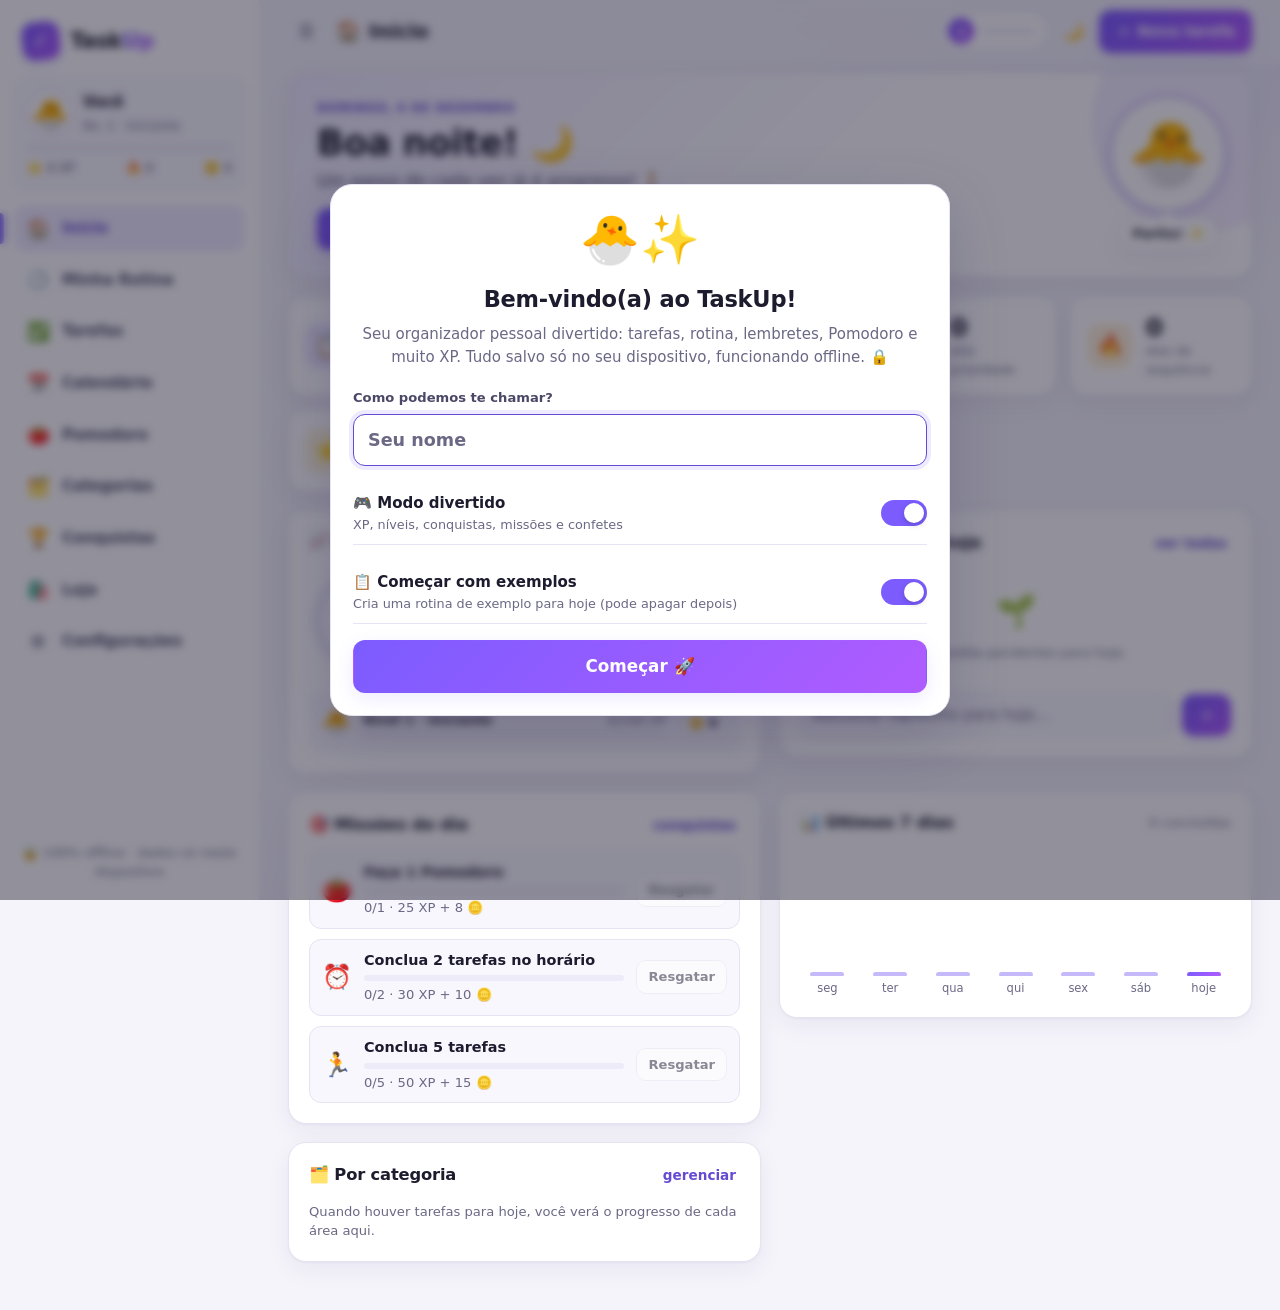
==== commit 7778aaa0: "Publicar o TaskUp completo no GitHub Pages (#1) Publicar o TaskUp completo no GitHub Pages" ====
--- a/index.html
+++ b/index.html
@@ -3,7 +3,7 @@
 <head>
   <meta charset="UTF-8">
   <!-- Política de segurança: só código do próprio app, nenhuma conexão de rede -->
-  <meta http-equiv="Content-Security-Policy" content="default-src 'self'; script-src 'sha256-5+t8Uiw2xzxXzU+HZfgj3eJpXKpu2WfGRGFbmecvLSc=' 'sha256-VrSEawlEM2yOs0H8kTgq974zdrPj6I8oiM5sNDKlMBg=' 'sha256-MuerLcPFnK2CIBCU8kKZYJ/UqfLL7bAFCxvs8f4Qlkg=' 'sha256-lXqPJNZgXJB5p1n9H8m2D5fwC5aO8tQk32mLSSyDoLg=' 'sha256-hIrg2FhynNGeDtNpjlisVisrwM4p1s4sjDZlFJFUA5c=' 'sha256-V1qnvaADkEsoTSnDRkU2Vduf1mNeB+xffuGV8KrcnTI=' 'sha256-GhmbGXAI4qtDECJl32mHmW7GbuQH7XNq9KktgJoCDX8=' 'sha256-2VCcMcjQ+ZimSCtbwjSKQfhFcKsFn10ELbZnXze7aQ0=' 'sha256-k9qx8+KCXejv3BBwUamL1vCcCd44QHcwR0T1o8p4Sso=' 'sha256-MTzsBlWSi5E9pmCZg9JU5cxldoQcOzX1gv8uWYJO4U4=' 'sha256-LMPx+6BNvIoidAirb5paeHFpn8Cy5QR7GhGL4u+MdE4=' 'sha256-yU+TmVl12khp1HCAot6jSm6Exw98eU1RTSm9nbCbOmE=' 'sha256-I6fbTdaZ/p4DLQEekFR3p2QYavEpptGbrWkPyQTS80k=' 'sha256-0Ka18PQutgDXKh0rQTivTABJlac+oyBh6hrH8z3wjSY=' 'sha256-RWnlwouzMkBGiqh896yUmCFw2cjt7/SJv0vVvYlf8nY=' 'sha256-9eLI044Uzk9JVAWDWGhAK7+1Ls7UDriYJbQib9aiNms=' 'sha256-jH4Zpyd0XtTx7a0qqOxleWeXrPKhTqQvypX7u9CaaMM=' 'sha256-tKpklvRz6m+/fmKMja9/KAiWck1l5U3nKC7O19ruD1g='; style-src 'self' 'unsafe-inline'; img-src 'self' data: blob:; font-src 'self'; connect-src 'none'; media-src 'none'; object-src 'none'; frame-src 'none'; base-uri 'none'; form-action 'none'; worker-src 'none'">
+  <meta http-equiv="Content-Security-Policy" content="default-src 'self'; script-src 'self'; style-src 'self' 'unsafe-inline'; img-src 'self' data: blob:; font-src 'self'; connect-src 'none'; media-src 'none'; object-src 'none'; frame-src 'none'; base-uri 'none'; form-action 'none'; worker-src 'self'; manifest-src 'self'">
   <meta name="referrer" content="no-referrer">
   <meta name="viewport" content="width=device-width, initial-scale=1, viewport-fit=cover">
   <meta name="description" content="TaskUp — organizador pessoal de tarefas, rotina e lembretes, gamificado e 100% offline.">
@@ -13,3449 +13,12 @@
   <meta name="apple-mobile-web-app-status-bar-style" content="black-translucent">
   <meta name="apple-mobile-web-app-title" content="TaskUp">
   <title>TaskUp</title>
-  <link rel="icon" type="image/svg+xml" href="[data-uri]">
-  <style>
-/* =========================================================
-   TaskUp — style.css
-   Design moderno, divertido, responsivo, claro/escuro.
-   ========================================================= */
-
-/* ---------- Tokens ---------- */
-:root {
-  --accent: #7c5cff;
-  --accent-2: #b05cff;
-  --accent-soft: rgba(124, 92, 255, 0.12);
-  --grad: linear-gradient(135deg, var(--accent), var(--accent-2));
-
-  --bg: #f5f4fb;
-  --bg-2: #ecebf7;
-  --surface: #ffffff;
-  --surface-2: #f8f7fd;
-  --border: #e6e4f2;
-  --text: #1d1b2e;
-  --text-2: #4b4867;
-  --muted: #6b6885; /* ≥ 4,5:1 sobre branco */
-
-  --success: #10b981;
-  /* versões para TEXTO e botões preenchidos (contraste ≥ 4,5:1) */
-  --success-text: #047857;
-  --success-strong: #047857;
-  --danger-text: #b91c1c;
-  --danger-strong: #dc2626;
-  --accent-text: color-mix(in srgb, var(--accent) 82%, #000);
-  --danger: #ef4444;
-  --warning: #f59e0b;
-  --info: #0ea5e9;
-
-  --radius: 18px;
-  --radius-sm: 12px;
-  --radius-xs: 8px;
-  --shadow: 0 1px 2px rgba(30, 20, 80, 0.04), 0 8px 24px rgba(30, 20, 80, 0.06);
-  --shadow-lg: 0 20px 60px rgba(30, 20, 80, 0.18);
-  --sidebar: 260px;
-  --topbar: 64px;
-  --font: system-ui, -apple-system, 'Segoe UI', Roboto, 'Helvetica Neue', Arial, 'Noto Sans', sans-serif, 'Apple Color Emoji', 'Segoe UI Emoji', 'Noto Color Emoji';
-  --ease: cubic-bezier(0.2, 0.8, 0.2, 1);
-  --bounce: cubic-bezier(0.34, 1.56, 0.64, 1);
-  color-scheme: light;
-}
-
-[data-theme='dark'] {
-  --success-text: #34d399;
-  --danger-text: #f87171;
-  --accent-text: color-mix(in srgb, var(--accent) 58%, #fff);
-  --bg: #0f0f1a;
-  --bg-2: #171727;
-  --surface: #1a1a2b;
-  --surface-2: #222236;
-  --border: #2d2d45;
-  --text: #f1f0fa;
-  --text-2: #c5c3dc;
-  --muted: #8d8aa8;
-  --shadow: 0 1px 2px rgba(0, 0, 0, 0.3), 0 8px 24px rgba(0, 0, 0, 0.25);
-  --shadow-lg: 0 20px 60px rgba(0, 0, 0, 0.55);
-  color-scheme: dark;
-}
-
-/* ---------- Base ---------- */
-*,
-*::before,
-*::after {
-  box-sizing: border-box;
-}
-html {
-  -webkit-text-size-adjust: 100%;
-  scroll-behavior: smooth;
-}
-body {
-  margin: 0;
-  font-family: var(--font);
-  font-size: 15px;
-  line-height: 1.5;
-  color: var(--text);
-  background: var(--bg);
-  background-image: radial-gradient(1200px 600px at 100% -10%, var(--accent-soft), transparent 60%), radial-gradient(900px 500px at -10% 110%, var(--accent-soft), transparent 60%);
-  background-attachment: fixed;
-  min-height: 100vh;
-  -webkit-font-smoothing: antialiased;
-  transition: background-color 0.3s;
-}
-body.no-scroll {
-  overflow: hidden;
-}
-h1,
-h2,
-h3,
-h4 {
-  margin: 0;
-  line-height: 1.25;
-  letter-spacing: -0.01em;
-}
-h3 {
-  font-size: 1.02rem;
-}
-p {
-  margin: 0;
-}
-button,
-input,
-select,
-textarea {
-  font: inherit;
-  color: inherit;
-}
-button {
-  cursor: pointer;
-}
-a {
-  color: var(--accent-text);
-}
-code,
-kbd {
-  font-family: ui-monospace, SFMono-Regular, Menlo, Consolas, monospace;
-  font-size: 0.85em;
-  background: var(--surface-2);
-  border: 1px solid var(--border);
-  border-radius: 6px;
-  padding: 1px 6px;
-}
-hr {
-  border: 0;
-  border-top: 1px dashed var(--border);
-  margin: 16px 0;
-}
-:focus-visible {
-  outline: 2px solid var(--accent);
-  outline-offset: 2px;
-  border-radius: 8px;
-}
-::selection {
-  background: var(--accent-soft);
-}
-.skip-link {
-  position: absolute;
-  left: -999px;
-  top: 8px;
-  z-index: 100;
-  background: var(--surface);
-  padding: 8px 14px;
-  border-radius: 8px;
-}
-.skip-link:focus {
-  left: 8px;
-}
-[hidden] {
-  display: none !important;
-}
-
-/* ---------- Utilitários ---------- */
-.muted {
-  color: var(--muted);
-}
-.small {
-  font-size: 0.82rem;
-}
-.danger {
-  color: var(--danger-text) !important;
-}
-.kicker {
-  text-transform: uppercase;
-  letter-spacing: 0.08em;
-  font-size: 0.72rem;
-  font-weight: 700;
-  color: var(--accent-text);
-}
-.big {
-  font-size: 1.08rem;
-}
-.row {
-  display: flex;
-  align-items: center;
-  gap: 8px;
-}
-.row.between {
-  justify-content: space-between;
-}
-.row.gap {
-  gap: 10px;
-}
-.row.wrap {
-  flex-wrap: wrap;
-}
-.grow {
-  flex: 1;
-  min-width: 0;
-}
-.mt {
-  margin-top: 14px;
-}
-.mb {
-  margin-bottom: 14px;
-}
-.center {
-  text-align: center;
-}
-.grid {
-  display: grid;
-  gap: 18px;
-}
-.grid.two {
-  grid-template-columns: repeat(2, minmax(0, 1fr));
-}
-.grid.tight {
-  gap: 12px;
-}
-
-/* ---------- Layout ---------- */
-.app {
-  display: flex;
-  min-height: 100vh;
-}
-.sidebar {
-  position: fixed;
-  inset: 0 auto 0 0;
-  width: var(--sidebar);
-  background: var(--surface);
-  border-right: 1px solid var(--border);
-  display: flex;
-  flex-direction: column;
-  padding: 18px 14px;
-  gap: 14px;
-  z-index: 40;
-  overflow-y: auto;
-  transition: transform 0.3s var(--ease);
-}
-.brand {
-  display: flex;
-  align-items: center;
-  gap: 10px;
-  padding: 4px 8px;
-}
-.brand-logo {
-  width: 38px;
-  height: 38px;
-  display: grid;
-  place-items: center;
-  border-radius: 12px;
-  background: var(--grad);
-  color: #fff;
-  font-weight: 900;
-  font-size: 1.2rem;
-  box-shadow: 0 6px 16px var(--accent-soft);
-  transform: rotate(-6deg);
-}
-.brand-name {
-  font-size: 1.35rem;
-  font-weight: 800;
-  letter-spacing: -0.02em;
-}
-.brand-name b {
-  background: var(--grad);
-  -webkit-background-clip: text;
-  background-clip: text;
-  color: transparent;
-}
-.side-profile {
-  background: var(--surface-2);
-  border: 1px solid var(--border);
-  border-radius: var(--radius-sm);
-  padding: 12px;
-  cursor: pointer;
-  display: grid;
-  gap: 8px;
-  transition: transform 0.2s var(--ease);
-}
-.side-profile:hover {
-  transform: translateY(-2px);
-}
-.sp-top {
-  display: flex;
-  gap: 10px;
-  align-items: center;
-}
-.sp-top strong {
-  display: block;
-  font-size: 0.95rem;
-}
-.sp-top small {
-  color: var(--muted);
-}
-.sp-mascot {
-  font-size: 1.9rem;
-  width: 46px;
-  height: 46px;
-  display: grid;
-  place-items: center;
-  background: var(--surface);
-  border-radius: 50%;
-  border: 2px solid var(--accent-soft);
-  animation: float 3s ease-in-out infinite;
-}
-.sp-stats {
-  display: flex;
-  justify-content: space-between;
-  font-size: 0.78rem;
-  color: var(--text-2);
-}
-.side-nav {
-  display: grid;
-  gap: 4px;
-}
-.nav-item {
-  display: flex;
-  align-items: center;
-  gap: 12px;
-  width: 100%;
-  padding: 10px 12px;
-  border: 0;
-  background: transparent;
-  border-radius: var(--radius-sm);
-  text-align: left;
-  color: var(--text-2);
-  font-weight: 600;
-  transition: background 0.15s, color 0.15s, transform 0.15s;
-  position: relative;
-}
-.nav-item:hover {
-  background: var(--surface-2);
-  color: var(--text);
-}
-.nav-item.active {
-  background: var(--accent-soft);
-  color: var(--accent-text);
-}
-.nav-item.active::before {
-  content: '';
-  position: absolute;
-  left: -14px;
-  top: 8px;
-  bottom: 8px;
-  width: 4px;
-  border-radius: 0 4px 4px 0;
-  background: var(--accent);
-}
-.nav-icon {
-  font-size: 1.15rem;
-  width: 24px;
-  text-align: center;
-}
-.nav-label {
-  flex: 1;
-}
-.nav-badge {
-  min-width: 20px;
-  height: 20px;
-  padding: 0 6px;
-  border-radius: 10px;
-  background: var(--accent);
-  color: #fff;
-  font-size: 0.72rem;
-  font-weight: 700;
-  display: inline-grid;
-  place-items: center;
-}
-.nav-badge.danger {
-  background: var(--danger);
-  color: #fff !important;
-}
-.side-footer {
-  margin-top: auto;
-  display: grid;
-  gap: 8px;
-}
-.offline-note {
-  text-align: center;
-}
-.scrim {
-  display: none;
-}
-
-.main {
-  flex: 1;
-  margin-left: var(--sidebar);
-  min-width: 0;
-}
-.topbar {
-  position: sticky;
-  top: 0;
-  z-index: 30;
-  height: var(--topbar);
-  display: flex;
-  align-items: center;
-  gap: 12px;
-  padding: 0 28px;
-  background: color-mix(in srgb, var(--bg) 82%, transparent);
-  backdrop-filter: blur(14px);
-  -webkit-backdrop-filter: blur(14px);
-  border-bottom: 1px solid transparent;
-}
-.menu-btn {
-  display: none;
-}
-.page-title {
-  font-size: 1.25rem;
-  font-weight: 800;
-  flex: 1;
-  display: flex;
-  align-items: center;
-  gap: 8px;
-  white-space: nowrap;
-  overflow: hidden;
-  text-overflow: ellipsis;
-}
-.topbar-actions {
-  display: flex;
-  align-items: center;
-  gap: 8px;
-}
-.pomo-chip {
-  display: inline-flex;
-  align-items: center;
-  gap: 6px;
-  border: 0;
-  border-radius: 999px;
-  padding: 6px 12px;
-  background: var(--grad);
-  color: #fff;
-  font-weight: 700;
-  font-variant-numeric: tabular-nums;
-  box-shadow: 0 6px 16px var(--accent-soft);
-  animation: pulse-soft 2s infinite;
-}
-.pomo-chip.paused {
-  animation: none;
-  opacity: 0.75;
-}
-.xp-chip {
-  display: inline-flex;
-  align-items: center;
-  gap: 6px;
-  border: 1px solid var(--border);
-  background: var(--surface);
-  border-radius: 999px;
-  padding: 4px 10px 4px 4px;
-}
-.xc-level {
-  width: 26px;
-  height: 26px;
-  display: grid;
-  place-items: center;
-  border-radius: 50%;
-  background: var(--grad);
-  color: #fff;
-  font-weight: 800;
-  font-size: 0.8rem;
-}
-.xc-bar {
-  width: 56px;
-  height: 6px;
-  border-radius: 6px;
-  background: var(--bg-2);
-  overflow: hidden;
-}
-.xc-bar i {
-  display: block;
-  height: 100%;
-  background: linear-gradient(90deg, #facc15, #f59e0b);
-  border-radius: 6px;
-}
-
-.view {
-  padding: 8px 28px 48px;
-  max-width: 1280px;
-  margin: 0 auto;
-  display: grid;
-  gap: 18px;
-  outline: none;
-}
-.view-enter {
-  animation: view-in 0.35s var(--ease);
-}
-
-.bottom-nav,
-.fab {
-  display: none;
-}
-
-/* ---------- Cards ---------- */
-.card {
-  background: var(--surface);
-  border: 1px solid var(--border);
-  border-radius: var(--radius);
-  padding: 20px;
-  box-shadow: var(--shadow);
-  min-width: 0;
-}
-.card-head {
-  display: flex;
-  align-items: center;
-  justify-content: space-between;
-  gap: 10px;
-  margin-bottom: 14px;
-}
-.card > h3 {
-  margin-bottom: 14px;
-}
-
-/* ---------- Botões ---------- */
-.btn {
-  display: inline-flex;
-  align-items: center;
-  justify-content: center;
-  gap: 6px;
-  padding: 9px 16px;
-  border-radius: var(--radius-sm);
-  border: 1px solid var(--border);
-  background: var(--surface);
-  color: var(--text);
-  font-weight: 600;
-  font-size: 0.92rem;
-  white-space: nowrap;
-  transition: transform 0.15s var(--ease), box-shadow 0.2s, background 0.2s, border-color 0.2s;
-  user-select: none;
-}
-.btn:hover:not(:disabled) {
-  border-color: var(--accent-text);
-  transform: translateY(-1px);
-}
-.btn:active:not(:disabled) {
-  transform: translateY(0) scale(0.97);
-}
-.btn:disabled {
-  opacity: 0.5;
-  cursor: not-allowed;
-}
-.btn-primary {
-  background: var(--grad);
-  color: #fff;
-  border-color: transparent;
-  box-shadow: 0 6px 18px var(--accent-soft);
-}
-.btn-primary:hover:not(:disabled) {
-  box-shadow: 0 10px 24px var(--accent-soft);
-  border-color: transparent;
-}
-.btn-success {
-  background: var(--success-strong);
-  color: #fff;
-  border-color: transparent;
-}
-.btn-danger {
-  background: var(--danger-strong);
-  color: #fff;
-  border-color: transparent;
-}
-.btn-ghost {
-  background: transparent;
-  border-color: transparent;
-}
-.btn-ghost:hover:not(:disabled) {
-  background: var(--surface-2);
-  border-color: var(--border);
-}
-.btn-sm {
-  padding: 6px 11px;
-  font-size: 0.82rem;
-  border-radius: 10px;
-}
-.btn-xl {
-  padding: 13px 26px;
-  font-size: 1.05rem;
-}
-.btn-block {
-  width: 100%;
-}
-.icon-btn {
-  display: inline-grid;
-  place-items: center;
-  width: 36px;
-  height: 36px;
-  border-radius: 10px;
-  border: 1px solid transparent;
-  background: transparent;
-  font-size: 1.05rem;
-  color: var(--text-2);
-  transition: background 0.15s, transform 0.15s;
-  flex-shrink: 0;
-}
-.icon-btn:hover:not(:disabled) {
-  background: var(--surface-2);
-  border-color: var(--border);
-}
-.icon-btn:active {
-  transform: scale(0.92);
-}
-.icon-btn:disabled {
-  opacity: 0.3;
-  cursor: default;
-}
-.icon-btn.lg {
-  width: 52px;
-  height: 52px;
-  font-size: 1.4rem;
-  border-radius: 50%;
-  border-color: var(--border);
-  background: var(--surface);
-}
-.icon-btn.sm {
-  width: 30px;
-  height: 30px;
-  font-size: 0.9rem;
-}
-.link-btn {
-  background: none;
-  border: 0;
-  color: var(--accent-text);
-  font-weight: 600;
-  font-size: 0.85rem;
-  padding: 2px 4px;
-}
-.link-btn:hover {
-  text-decoration: underline;
-}
-.pulse {
-  animation: pulse-soft 1.6s infinite;
-}
-
-/* ---------- Pills / chips ---------- */
-.pill {
-  display: inline-flex;
-  align-items: center;
-  gap: 4px;
-  padding: 3px 10px;
-  border-radius: 999px;
-  font-size: 0.75rem;
-  font-weight: 700;
-  background: var(--surface-2);
-  border: 1px solid var(--border);
-  white-space: nowrap;
-}
-.pill-success {
-  background: rgba(16, 185, 129, 0.12);
-  color: var(--success-text);
-  border-color: transparent;
-}
-.pill-danger {
-  background: rgba(239, 68, 68, 0.12);
-  color: var(--danger-text);
-  border-color: transparent;
-}
-.pill-warn {
-  background: rgba(245, 158, 11, 0.15);
-  color: #b45309;
-  border-color: transparent;
-}
-[data-theme='dark'] .pill-warn {
-  color: #fbbf24;
-}
-.pill-live {
-  background: var(--accent);
-  color: #fff;
-  border-color: transparent;
-  animation: pulse-soft 1.5s infinite;
-}
-.chip {
-  --c: var(--accent);
-  display: inline-flex;
-  align-items: center;
-  gap: 4px;
-  padding: 2px 9px;
-  border-radius: 999px;
-  font-size: 0.74rem;
-  font-weight: 600;
-  background: color-mix(in srgb, var(--c) 14%, transparent);
-  color: color-mix(in srgb, var(--c) 80%, var(--text));
-  white-space: nowrap;
-}
-.chip.lg {
-  font-size: 0.95rem;
-  padding: 6px 14px;
-}
-.meta {
-  font-size: 0.78rem;
-  color: var(--muted);
-  white-space: nowrap;
-}
-
-/* ---------- Progresso ---------- */
-.progress {
-  height: 10px;
-  border-radius: 10px;
-  background: var(--bg-2);
-  overflow: hidden;
-}
-.progress > span {
-  display: block;
-  height: 100%;
-  border-radius: inherit;
-  background: var(--grad);
-  transition: width 0.6s var(--ease);
-  position: relative;
-  overflow: hidden;
-}
-.progress > span::after {
-  content: '';
-  position: absolute;
-  inset: 0;
-  background: linear-gradient(90deg, transparent, rgba(255, 255, 255, 0.35), transparent);
-  transform: translateX(-100%);
-  animation: shine 2.6s infinite;
-}
-.progress.sm {
-  height: 6px;
-}
-.progress.lg {
-  height: 14px;
-}
-.progress.xp > span {
-  background: linear-gradient(90deg, #facc15, #f59e0b);
-}
-
-/* ---------- Formulários ---------- */
-.input {
-  width: 100%;
-  padding: 10px 12px;
-  border-radius: var(--radius-sm);
-  border: 1.5px solid var(--border);
-  background: var(--surface-2);
-  color: var(--text);
-  transition: border-color 0.15s, box-shadow 0.15s, background 0.15s;
-  min-width: 0;
-}
-.input:focus {
-  outline: none;
-  border-color: var(--accent-text);
-  box-shadow: 0 0 0 4px var(--accent-soft);
-  background: var(--surface);
-}
-.input::placeholder {
-  color: var(--muted);
-}
-textarea.input {
-  resize: vertical;
-  min-height: 70px;
-}
-select.input {
-  cursor: pointer;
-}
-.input-lg {
-  font-size: 1.1rem;
-  padding: 12px 14px;
-  font-weight: 600;
-}
-.input-sm {
-  padding: 6px 10px;
-  font-size: 0.88rem;
-  width: auto;
-}
-.input-group {
-  display: flex;
-  gap: 8px;
-}
-.form {
-  display: grid;
-  gap: 16px;
-}
-.field {
-  display: grid;
-  gap: 6px;
-}
-.field > label,
-.field > span {
-  font-size: 0.82rem;
-  font-weight: 700;
-  color: var(--text-2);
-}
-.field-row {
-  display: flex;
-  gap: 10px;
-  align-items: center;
-}
-.form-actions {
-  display: flex;
-  justify-content: space-between;
-  align-items: center;
-  gap: 10px;
-  padding-top: 6px;
-  flex-wrap: wrap;
-}
-.quick-dates {
-  display: flex;
-  flex-wrap: wrap;
-  gap: 2px 8px;
-}
-.quick-dates .link-btn {
-  font-size: 0.76rem;
-}
-.segmented {
-  display: flex;
-  background: var(--surface-2);
-  border: 1px solid var(--border);
-  border-radius: var(--radius-sm);
-  padding: 4px;
-  gap: 4px;
-}
-.segmented label {
-  flex: 1;
-  position: relative;
-}
-.segmented input {
-  position: absolute;
-  opacity: 0;
-  pointer-events: none;
-}
-.segmented span {
-  display: block;
-  text-align: center;
-  padding: 7px 8px;
-  border-radius: 9px;
-  font-size: 0.86rem;
-  font-weight: 600;
-  cursor: pointer;
-  color: var(--text-2);
-  transition: background 0.2s, color 0.2s, box-shadow 0.2s;
-  white-space: nowrap;
-}
-.segmented input:checked + span {
-  background: var(--surface);
-  color: var(--accent-text);
-  box-shadow: var(--shadow);
-}
-.segmented input:focus-visible + span {
-  outline: 2px solid var(--accent);
-}
-
-.switch-row {
-  display: flex;
-  align-items: center;
-  justify-content: space-between;
-  gap: 14px;
-  padding: 10px 0;
-  cursor: pointer;
-  border-bottom: 1px solid var(--border);
-}
-.switch-row:last-child {
-  border-bottom: 0;
-}
-.switch-row > span:first-child {
-  display: grid;
-}
-.switch-row small {
-  font-size: 0.8rem;
-}
-.switch-row.disabled {
-  opacity: 0.45;
-  cursor: not-allowed;
-}
-.switch {
-  position: relative;
-  flex-shrink: 0;
-}
-.switch input {
-  position: absolute;
-  opacity: 0;
-  width: 100%;
-  height: 100%;
-  margin: 0;
-  cursor: inherit;
-  z-index: 1;
-}
-.switch i {
-  display: block;
-  width: 46px;
-  height: 26px;
-  border-radius: 26px;
-  background: var(--bg-2);
-  border: 1px solid var(--border);
-  position: relative;
-  transition: background 0.2s;
-}
-.switch i::after {
-  content: '';
-  position: absolute;
-  top: 2px;
-  left: 2px;
-  width: 20px;
-  height: 20px;
-  border-radius: 50%;
-  background: #fff;
-  box-shadow: 0 2px 6px rgba(0, 0, 0, 0.2);
-  transition: transform 0.25s var(--bounce);
-}
-.switch input:checked + i {
-  background: var(--accent);
-  border-color: transparent;
-}
-.switch input:checked + i::after {
-  transform: translateX(20px);
-}
-.switch input:focus-visible + i {
-  outline: 2px solid var(--accent);
-  outline-offset: 2px;
-}
-.sub-settings {
-  padding-left: 14px;
-  border-left: 3px solid var(--accent-soft);
-  margin-left: 4px;
-}
-.num-row {
-  display: flex;
-  align-items: center;
-  justify-content: space-between;
-  gap: 12px;
-  padding: 10px 0;
-  border-bottom: 1px solid var(--border);
-}
-.num-input {
-  display: flex;
-  align-items: center;
-  gap: 6px;
-}
-.num-input .input {
-  width: 80px;
-  text-align: center;
-}
-.range {
-  accent-color: var(--accent-text);
-  width: 180px;
-}
-.mini-check {
-  position: relative;
-  display: inline-block;
-}
-.mini-check input {
-  position: absolute;
-  opacity: 0;
-  inset: 0;
-  margin: 0;
-  cursor: pointer;
-}
-.mini-check span {
-  display: block;
-  width: 20px;
-  height: 20px;
-  border-radius: 6px;
-  border: 2px solid var(--border);
-}
-.mini-check input:checked + span {
-  background: var(--success);
-  border-color: var(--success-text);
-}
-
-/* Emoji / cor */
-.emoji-picker {
-  position: relative;
-}
-.emoji-current {
-  width: 50px;
-  height: 50px;
-  border-radius: var(--radius-sm);
-  border: 1.5px dashed var(--border);
-  background: var(--surface-2);
-  font-size: 1.5rem;
-  transition: transform 0.2s var(--bounce);
-}
-.emoji-current:hover {
-  transform: scale(1.08) rotate(-4deg);
-  border-color: var(--accent-text);
-}
-.emoji-grid {
-  position: absolute;
-  top: 56px;
-  left: 0;
-  z-index: 5;
-  display: grid;
-  grid-template-columns: repeat(8, 36px);
-  gap: 4px;
-  padding: 8px;
-  background: var(--surface);
-  border: 1px solid var(--border);
-  border-radius: var(--radius-sm);
-  box-shadow: var(--shadow-lg);
-  animation: pop-in 0.2s var(--bounce);
-}
-.emoji-opt {
-  width: 36px;
-  height: 36px;
-  border: 0;
-  background: transparent;
-  border-radius: 8px;
-  font-size: 1.2rem;
-}
-.emoji-opt:hover {
-  background: var(--accent-soft);
-  transform: scale(1.15);
-}
-.color-picker {
-  display: flex;
-  flex-wrap: wrap;
-  gap: 8px;
-}
-.color-opt {
-  position: relative;
-  cursor: pointer;
-}
-.color-opt input[type='radio'] {
-  position: absolute;
-  opacity: 0;
-}
-.color-opt span {
-  display: block;
-  width: 30px;
-  height: 30px;
-  border-radius: 50%;
-  background: var(--c);
-  transition: transform 0.2s var(--bounce);
-  border: 3px solid transparent;
-}
-.color-opt input:checked + span {
-  border-color: var(--surface);
-  box-shadow: 0 0 0 2px var(--c);
-  transform: scale(1.1);
-}
-.color-custom input {
-  width: 30px;
-  height: 30px;
-  padding: 0;
-  border: 0;
-  border-radius: 50%;
-  background: none;
-  cursor: pointer;
-}
-.cat-preview {
-  min-height: 34px;
-}
-
-/* ---------- Estados vazios ---------- */
-.empty-state {
-  text-align: center;
-  padding: 36px 16px;
-  display: grid;
-  gap: 8px;
-  justify-items: center;
-}
-.empty-state.small {
-  padding: 18px 10px;
-}
-.empty-emoji {
-  font-size: 2.8rem;
-  animation: float 3s ease-in-out infinite;
-}
-.empty-state.small .empty-emoji {
-  font-size: 2rem;
-}
-
-/* ---------- Toasts ---------- */
-.toast-root {
-  position: fixed;
-  right: 20px;
-  bottom: 20px;
-  z-index: 200;
-  display: grid;
-  gap: 10px;
-  width: min(380px, calc(100vw - 32px));
-  pointer-events: none;
-}
-.toast {
-  pointer-events: auto;
-  display: flex;
-  align-items: center;
-  gap: 10px;
-  padding: 12px 12px 12px 14px;
-  background: var(--surface);
-  border: 1px solid var(--border);
-  border-radius: var(--radius-sm);
-  box-shadow: var(--shadow-lg);
-  transform: translateY(20px) scale(0.95);
-  opacity: 0;
-  transition: transform 0.35s var(--bounce), opacity 0.25s;
-}
-.toast.show {
-  transform: none;
-  opacity: 1;
-}
-.toast.hide {
-  transform: translateX(30px);
-  opacity: 0;
-}
-.toast-icon {
-  font-size: 1.3rem;
-}
-.toast-text {
-  flex: 1;
-  font-size: 0.9rem;
-  font-weight: 500;
-}
-.toast-action {
-  border: 0;
-  background: var(--accent-soft);
-  color: var(--accent-text);
-  font-weight: 700;
-  padding: 6px 10px;
-  border-radius: 8px;
-  font-size: 0.82rem;
-}
-.toast-close {
-  border: 0;
-  background: none;
-  color: var(--muted);
-  font-size: 1.2rem;
-  padding: 0 4px;
-}
-.toast-xp {
-  border-color: #facc15;
-  background: linear-gradient(135deg, color-mix(in srgb, #facc15 14%, var(--surface)), var(--surface));
-}
-.toast-achievement {
-  border-color: var(--accent-text);
-  background: linear-gradient(135deg, var(--accent-soft), var(--surface));
-}
-.toast-error {
-  border-color: var(--danger-text);
-}
-.toast-success {
-  border-color: var(--success-text);
-}
-
-/* ---------- Modais ---------- */
-.modal-backdrop {
-  position: fixed;
-  inset: 0;
-  z-index: 100;
-  background: rgba(15, 12, 35, 0.45);
-  backdrop-filter: blur(4px);
-  -webkit-backdrop-filter: blur(4px);
-  display: grid;
-  place-items: center;
-  padding: 16px;
-  opacity: 0;
-  transition: opacity 0.2s;
-  overflow-y: auto;
-}
-.modal-backdrop.show {
-  opacity: 1;
-}
-.modal {
-  width: 100%;
-  max-height: calc(100vh - 32px);
-  overflow-y: auto;
-  background: var(--surface);
-  border: 1px solid var(--border);
-  border-radius: 22px;
-  box-shadow: var(--shadow-lg);
-  transform: translateY(16px) scale(0.97);
-  transition: transform 0.3s var(--bounce);
-}
-.modal-backdrop.show .modal {
-  transform: none;
-}
-.modal-sm {
-  max-width: 420px;
-}
-.modal-md {
-  max-width: 620px;
-}
-.modal-header {
-  display: flex;
-  align-items: center;
-  justify-content: space-between;
-  padding: 18px 22px 0;
-}
-.modal-header h2 {
-  font-size: 1.2rem;
-}
-.modal-body {
-  padding: 18px 22px 22px;
-}
-.modal-confirm .modal-body {
-  text-align: center;
-  display: grid;
-  gap: 10px;
-}
-.confirm-icon {
-  font-size: 2.6rem;
-  animation: pop-in 0.4s var(--bounce);
-}
-.confirm-actions {
-  display: flex;
-  gap: 10px;
-  justify-content: center;
-  margin-top: 8px;
-}
-.confirm-actions .btn {
-  flex: 1;
-}
-.levelup {
-  text-align: center;
-  display: grid;
-  gap: 8px;
-  justify-items: center;
-}
-.levelup-badge {
-  font-size: 3.6rem;
-  width: 110px;
-  height: 110px;
-  display: grid;
-  place-items: center;
-  border-radius: 50%;
-  background: var(--grad);
-  box-shadow: 0 0 0 10px var(--accent-soft), 0 20px 40px var(--accent-soft);
-  animation: levelup 0.9s var(--bounce);
-}
-.levelup-kicker {
-  font-weight: 800;
-  color: var(--accent-text);
-  text-transform: uppercase;
-  letter-spacing: 0.1em;
-  margin-top: 10px;
-  font-size: 0.8rem;
-}
-.levelup h2 {
-  font-size: 2.2rem;
-}
-.levelup .btn {
-  margin-top: 10px;
-}
-.onb {
-  text-align: center;
-  display: grid;
-  gap: 10px;
-}
-.onb-hero {
-  font-size: 3rem;
-  animation: float 3s ease-in-out infinite;
-}
-.onb .form {
-  text-align: left;
-  margin-top: 10px;
-}
-
-/* Popover */
-.popover {
-  position: fixed;
-  z-index: 90;
-  width: 210px;
-  background: var(--surface);
-  border: 1px solid var(--border);
-  border-radius: var(--radius-sm);
-  box-shadow: var(--shadow-lg);
-  padding: 6px;
-  display: grid;
-  animation: pop-in 0.18s var(--ease);
-}
-.popover button {
-  border: 0;
-  background: none;
-  text-align: left;
-  padding: 9px 10px;
-  border-radius: 8px;
-  font-size: 0.88rem;
-}
-.popover button:hover {
-  background: var(--surface-2);
-}
-
-/* ---------- Tarefas ---------- */
-.task-list {
-  display: grid;
-  gap: 8px;
-}
-.task-item {
-  --cat: var(--accent);
-  display: flex;
-  align-items: center;
-  gap: 12px;
-  padding: 12px 10px 12px 14px;
-  background: var(--surface);
-  border: 1px solid var(--border);
-  border-left: 4px solid var(--cat);
-  border-radius: var(--radius-sm);
-  transition: transform 0.2s var(--ease), box-shadow 0.2s, opacity 0.3s, background 0.2s;
-  animation: item-in 0.3s var(--ease) both;
-}
-.task-item:hover {
-  transform: translateX(3px);
-  box-shadow: var(--shadow);
-}
-.task-item.done {
-  opacity: 0.6;
-  background: var(--surface-2);
-}
-.task-item.done .task-title span:not(.task-emoji):not(.prio-dot) {
-  text-decoration: line-through;
-  text-decoration-thickness: 2px;
-  color: var(--muted);
-}
-.task-item.overdue {
-  background: linear-gradient(90deg, rgba(239, 68, 68, 0.06), var(--surface) 40%);
-}
-.task-item.just-toggled {
-  animation: bump 0.4s var(--bounce);
-}
-.task-item.compact {
-  padding: 9px 8px 9px 12px;
-}
-.check {
-  flex-shrink: 0;
-  width: 26px;
-  height: 26px;
-  border-radius: 50%;
-  border: 2px solid color-mix(in srgb, var(--cat, var(--accent)) 60%, var(--border));
-  background: transparent;
-  display: grid;
-  place-items: center;
-  padding: 0;
-  transition: background 0.2s, border-color 0.2s, transform 0.2s var(--bounce);
-}
-.check svg {
-  width: 16px;
-  height: 16px;
-  fill: none;
-  stroke: #fff;
-  stroke-width: 3;
-  stroke-linecap: round;
-  stroke-linejoin: round;
-  stroke-dasharray: 24;
-  stroke-dashoffset: 24;
-  transition: stroke-dashoffset 0.3s var(--ease) 0.05s;
-}
-.check:hover {
-  transform: scale(1.12);
-  background: color-mix(in srgb, var(--cat, var(--accent)) 15%, transparent);
-}
-.done > .check,
-.done .check {
-  background: var(--success);
-  border-color: var(--success-text);
-}
-.done > .check svg,
-.done .check svg {
-  stroke-dashoffset: 0;
-}
-.check.sm {
-  width: 22px;
-  height: 22px;
-}
-.check.sm svg {
-  width: 13px;
-  height: 13px;
-}
-.task-body {
-  flex: 1;
-  min-width: 0;
-  cursor: pointer;
-  display: grid;
-  gap: 4px;
-}
-.task-title {
-  font-weight: 600;
-  display: flex;
-  align-items: center;
-  gap: 6px;
-  min-width: 0;
-}
-.task-title > span:nth-last-child(2) {
-  overflow: hidden;
-  text-overflow: ellipsis;
-  white-space: nowrap;
-}
-.task-emoji {
-  flex-shrink: 0;
-}
-.prio-dot {
-  width: 8px;
-  height: 8px;
-  border-radius: 50%;
-  flex-shrink: 0;
-}
-.prio-high .prio-dot {
-  background: var(--danger);
-  box-shadow: 0 0 0 3px rgba(239, 68, 68, 0.18);
-}
-.prio-medium .prio-dot {
-  background: var(--warning);
-}
-.prio-low .prio-dot {
-  background: var(--success);
-}
-.task-meta {
-  display: flex;
-  flex-wrap: wrap;
-  gap: 4px 10px;
-  align-items: center;
-}
-.task-actions {
-  display: flex;
-  gap: 2px;
-  opacity: 0.55;
-  transition: opacity 0.2s;
-}
-.task-item:hover .task-actions,
-.task-actions:focus-within {
-  opacity: 1;
-}
-.task-group {
-  display: grid;
-  gap: 10px;
-}
-.group-title .link-btn {
-  margin-left: auto;
-  font-size: 0.78rem;
-}
-.group-title {
-  font-size: 0.9rem;
-  color: var(--text-2);
-  display: flex;
-  align-items: center;
-  gap: 8px;
-}
-.count {
-  font-size: 0.72rem;
-  background: var(--bg-2);
-  color: var(--text-2);
-  padding: 1px 8px;
-  border-radius: 999px;
-}
-.tasks-wrap {
-  display: grid;
-  gap: 22px;
-}
-
-.quick-add-card {
-  padding: 14px;
-}
-.quick-add {
-  display: flex;
-  gap: 8px;
-  align-items: center;
-}
-.qa-icon {
-  font-size: 1.3rem;
-  padding: 0 4px;
-}
-.quick-add .input {
-  flex: 1;
-}
-.qa-hint {
-  margin-top: 8px;
-  padding-left: 4px;
-}
-.quick-add.mini {
-  margin-top: 12px;
-}
-
-.filters {
-  display: grid;
-  gap: 12px;
-}
-.chips-scroll {
-  display: flex;
-  gap: 8px;
-  overflow-x: auto;
-  padding-bottom: 4px;
-  scrollbar-width: none;
-}
-.chips-scroll::-webkit-scrollbar {
-  display: none;
-}
-.filter-chip {
-  display: inline-flex;
-  align-items: center;
-  gap: 6px;
-  padding: 7px 14px;
-  border-radius: 999px;
-  border: 1px solid var(--border);
-  background: var(--surface);
-  font-weight: 600;
-  font-size: 0.85rem;
-  white-space: nowrap;
-  color: var(--text-2);
-  transition: all 0.2s;
-}
-.filter-chip span {
-  font-size: 0.72rem;
-  background: var(--bg-2);
-  padding: 0 7px;
-  border-radius: 999px;
-}
-.filter-chip.active {
-  background: var(--accent);
-  color: #fff;
-  border-color: transparent;
-  box-shadow: 0 6px 16px var(--accent-soft);
-}
-.filter-chip.active span {
-  background: rgba(255, 255, 255, 0.25);
-}
-.filters-row {
-  display: flex;
-  gap: 8px;
-  flex-wrap: wrap;
-}
-.filters-row select {
-  width: auto;
-  flex: 0 1 200px;
-}
-.search {
-  flex: 1 1 220px;
-  display: flex;
-  align-items: center;
-  gap: 4px;
-  position: relative;
-}
-.search > span {
-  position: absolute;
-  left: 12px;
-  pointer-events: none;
-}
-.search .input {
-  padding-left: 36px;
-}
-
-.subtask-editor {
-  list-style: none;
-  margin: 0;
-  padding: 0;
-  display: grid;
-  gap: 6px;
-}
-.subtask-editor li {
-  display: flex;
-  align-items: center;
-  gap: 8px;
-}
-.subtask-editor .input {
-  min-width: 0;
-  flex: 1;
-  width: auto;
-}
-
-/* ---------- Dashboard ---------- */
-.hero {
-  display: flex;
-  justify-content: space-between;
-  gap: 20px;
-  align-items: center;
-  position: relative;
-  overflow: hidden;
-  background: linear-gradient(135deg, var(--accent-soft), transparent 60%), var(--surface);
-  padding: 26px 28px;
-}
-.hero::after {
-  content: '';
-  position: absolute;
-  right: -60px;
-  top: -60px;
-  width: 220px;
-  height: 220px;
-  border-radius: 50%;
-  background: var(--grad);
-  opacity: 0.1;
-}
-.hero .hero-title {
-  font-size: clamp(1.6rem, 3.2vw, 2.2rem);
-  font-weight: 800;
-  margin: 4px 0;
-}
-.hero-sub {
-  color: var(--text-2);
-  font-size: 1.05rem;
-}
-.wave {
-  display: inline-block;
-  animation: wiggle 2.4s ease-in-out infinite;
-  transform-origin: 70% 70%;
-}
-.hero-mascot {
-  position: relative;
-  display: grid;
-  justify-items: center;
-  gap: 8px;
-  z-index: 1;
-}
-.mascot {
-  font-size: 4rem;
-  width: 110px;
-  height: 110px;
-  display: grid;
-  place-items: center;
-  background: var(--surface);
-  border-radius: 50%;
-  box-shadow: 0 0 0 8px var(--accent-soft), var(--shadow);
-  animation: float 3.2s ease-in-out infinite;
-}
-.mascot.happy {
-  animation: jump 0.9s var(--bounce) infinite;
-}
-.speech {
-  background: var(--surface);
-  border: 1px solid var(--border);
-  padding: 6px 12px;
-  border-radius: 14px;
-  font-size: 0.82rem;
-  font-weight: 600;
-  box-shadow: var(--shadow);
-  white-space: nowrap;
-  position: relative;
-}
-.speech::before {
-  content: '';
-  position: absolute;
-  top: -6px;
-  left: 50%;
-  width: 10px;
-  height: 10px;
-  background: var(--surface);
-  border-left: 1px solid var(--border);
-  border-top: 1px solid var(--border);
-  transform: translateX(-50%) rotate(45deg);
-}
-
-.stats {
-  display: grid;
-  grid-template-columns: repeat(auto-fit, minmax(150px, 1fr));
-  gap: 14px;
-}
-.stat-card {
-  --c: var(--accent);
-  display: grid;
-  grid-template-columns: auto 1fr;
-  grid-template-rows: auto auto;
-  column-gap: 12px;
-  align-items: center;
-  text-align: left;
-  padding: 16px;
-  background: var(--surface);
-  border: 1px solid var(--border);
-  border-radius: var(--radius);
-  box-shadow: var(--shadow);
-  transition: transform 0.2s var(--bounce), box-shadow 0.2s;
-}
-.stat-card:hover {
-  transform: translateY(-3px);
-  box-shadow: var(--shadow-lg);
-}
-.stat-card strong {
-  font-size: 1.6rem;
-  line-height: 1.1;
-  font-weight: 800;
-}
-.stat-card > span:last-child {
-  grid-column: 2;
-  font-size: 0.8rem;
-  color: var(--muted);
-}
-.stat-icon {
-  grid-row: span 2;
-  width: 46px;
-  height: 46px;
-  border-radius: 14px;
-  display: grid;
-  place-items: center;
-  font-size: 1.35rem;
-  background: color-mix(in srgb, var(--c) 15%, transparent);
-}
-.stat-card.alert {
-  border-color: rgba(239, 68, 68, 0.4);
-}
-.stat-card.alert strong {
-  color: var(--danger-text);
-}
-.flame.on {
-  animation: flame 1.4s ease-in-out infinite;
-}
-.dash-grid {
-  grid-template-columns: repeat(auto-fit, minmax(340px, 1fr));
-  align-items: start;
-}
-.progress-wrap {
-  display: flex;
-  align-items: center;
-  gap: 20px;
-}
-.progress-wrap > div {
-  flex: 1;
-  display: grid;
-  gap: 8px;
-}
-.ring {
-  width: 110px;
-  height: 110px;
-  flex-shrink: 0;
-  transform: rotate(-90deg);
-}
-.ring-track {
-  fill: none;
-  stroke: var(--bg-2);
-  stroke-width: 10;
-}
-.ring-bar {
-  fill: none;
-  stroke: var(--accent);
-  stroke-width: 10;
-  stroke-linecap: round;
-  transition: stroke-dashoffset 0.8s var(--ease);
-}
-.ring-text {
-  transform: rotate(90deg);
-  transform-origin: 50px 50px;
-  text-anchor: middle;
-  dominant-baseline: central;
-  font-size: 20px;
-  font-weight: 800;
-  fill: var(--text);
-}
-.level-strip {
-  display: flex;
-  align-items: center;
-  gap: 12px;
-  margin-top: 18px;
-  padding: 12px;
-  border-radius: var(--radius-sm);
-  background: var(--surface-2);
-  cursor: pointer;
-}
-.level-badge {
-  font-size: 1.5rem;
-}
-.bars {
-  display: flex;
-  align-items: flex-end;
-  gap: 8px;
-  height: 150px;
-}
-.bar {
-  flex: 1;
-  height: 100%;
-  display: flex;
-  flex-direction: column;
-  justify-content: flex-end;
-  align-items: center;
-  gap: 4px;
-}
-.bar i {
-  display: block;
-  width: 100%;
-  max-width: 34px;
-  min-height: 4px;
-  border-radius: 8px 8px 4px 4px;
-  background: color-mix(in srgb, var(--accent) 35%, var(--bg-2));
-  transition: height 0.6s var(--ease);
-}
-.bar.today i {
-  background: var(--grad);
-}
-.bar small {
-  font-size: 0.72rem;
-  color: var(--muted);
-}
-.bar-n {
-  font-size: 0.72rem;
-  font-weight: 700;
-  color: var(--text-2);
-  min-height: 1em;
-}
-.cat-stats {
-  list-style: none;
-  margin: 0;
-  padding: 0;
-  display: grid;
-  gap: 12px;
-}
-.cat-stats li {
-  display: flex;
-  align-items: center;
-  gap: 12px;
-  cursor: pointer;
-  border-radius: 10px;
-}
-.cat-emoji {
-  --c: var(--accent);
-  width: 46px;
-  height: 46px;
-  border-radius: 14px;
-  display: grid;
-  place-items: center;
-  font-size: 1.4rem;
-  background: color-mix(in srgb, var(--c) 16%, transparent);
-  flex-shrink: 0;
-}
-.cat-emoji.sm {
-  width: 36px;
-  height: 36px;
-  font-size: 1.1rem;
-  border-radius: 10px;
-}
-
-/* ---------- Rotina ---------- */
-.routine-head {
-  display: flex;
-  align-items: center;
-  gap: 20px;
-  flex-wrap: wrap;
-}
-.date-nav {
-  display: flex;
-  align-items: center;
-  gap: 6px;
-}
-.date-nav-label {
-  display: grid;
-  text-align: center;
-  min-width: 150px;
-}
-.date-nav-label strong {
-  font-size: 1.1rem;
-}
-.routine-progress {
-  flex: 1;
-  min-width: 200px;
-  display: grid;
-  gap: 6px;
-  margin-bottom: 4px;
-}
-.routine-grid {
-  grid-template-columns: minmax(0, 1.7fr) minmax(280px, 1fr);
-  align-items: start;
-}
-.routine-side {
-  display: grid;
-  gap: 18px;
-}
-.timeline {
-  position: relative;
-  display: grid;
-  gap: 10px;
-}
-.timeline::before {
-  content: '';
-  position: absolute;
-  left: 107px;
-  top: 10px;
-  bottom: 10px;
-  width: 3px;
-  border-radius: 3px;
-  background: linear-gradient(var(--accent-soft), var(--border));
-}
-.tl-item {
-  --cat: var(--accent);
-  display: grid;
-  grid-template-columns: 88px 42px minmax(0, 1fr);
-  gap: 4px;
-  align-items: start;
-  animation: item-in 0.35s var(--ease) both;
-}
-.tl-time {
-  display: grid;
-  justify-items: end;
-  padding-top: 6px;
-}
-.time-label {
-  border: 1px dashed transparent;
-  background: transparent;
-  font-weight: 800;
-  font-size: 1.05rem;
-  padding: 2px 6px;
-  border-radius: 8px;
-  font-variant-numeric: tabular-nums;
-  color: var(--text);
-}
-.time-label:hover {
-  border-color: var(--accent-text);
-  color: var(--accent-text);
-  background: var(--accent-soft);
-}
-.time-input {
-  border: 1px solid transparent;
-  background: transparent;
-  font-weight: 800;
-  font-size: 1rem;
-  padding: 2px 4px;
-  border-radius: 8px;
-  width: 88px;
-  text-align: right;
-  font-variant-numeric: tabular-nums;
-  cursor: pointer;
-}
-.time-input:hover,
-.time-input:focus {
-  border-color: var(--border);
-  background: var(--surface-2);
-  outline: none;
-}
-.time-input.sm {
-  width: auto;
-  font-size: 0.82rem;
-  font-weight: 600;
-  border-color: var(--border);
-  color: var(--muted);
-}
-.tl-end {
-  font-size: 0.72rem;
-  color: var(--muted);
-  padding-right: 6px;
-}
-.tl-dot {
-  display: grid;
-  place-items: center;
-  padding-top: 2px;
-  z-index: 1;
-}
-.tl-dot span {
-  width: 38px;
-  height: 38px;
-  display: grid;
-  place-items: center;
-  border-radius: 50%;
-  background: var(--surface);
-  border: 3px solid var(--cat);
-  font-size: 1.05rem;
-  box-shadow: 0 0 0 4px var(--surface);
-  transition: transform 0.3s var(--bounce);
-}
-.tl-item:hover .tl-dot span {
-  transform: scale(1.1) rotate(-8deg);
-}
-.tl-card {
-  background: var(--surface-2);
-  border: 1px solid var(--border);
-  border-radius: var(--radius-sm);
-  padding: 12px 14px;
-  display: flex;
-  justify-content: space-between;
-  gap: 10px;
-  align-items: center;
-  flex-wrap: wrap;
-  transition: box-shadow 0.2s, transform 0.2s;
-}
-.tl-item:hover .tl-card {
-  box-shadow: var(--shadow);
-}
-.tl-main {
-  cursor: pointer;
-  display: grid;
-  gap: 6px;
-  flex: 1;
-  min-width: 160px;
-}
-.tl-title {
-  font-weight: 700;
-  display: flex;
-  align-items: center;
-  gap: 8px;
-  flex-wrap: wrap;
-}
-.tl-meta {
-  display: flex;
-  gap: 6px 10px;
-  flex-wrap: wrap;
-  align-items: center;
-}
-.tl-actions {
-  flex-wrap: wrap;
-  display: flex;
-  gap: 6px;
-  align-items: center;
-}
-.tl-item.done .tl-card {
-  opacity: 0.6;
-}
-.tl-item.done .tl-title {
-  text-decoration: line-through;
-  color: var(--muted);
-}
-.tl-item.done .tl-dot span {
-  background: var(--success);
-  border-color: var(--success-text);
-}
-.tl-item.current .tl-card {
-  border-color: var(--accent-text);
-  background: linear-gradient(135deg, var(--accent-soft), var(--surface));
-  box-shadow: 0 8px 24px var(--accent-soft);
-}
-.tl-item.current .tl-dot span {
-  animation: pulse-ring 1.8s infinite;
-}
-.tl-item.late .tl-card {
-  border-color: rgba(239, 68, 68, 0.35);
-}
-.tl-now {
-  display: grid;
-  grid-template-columns: 88px 42px minmax(0, 1fr);
-  gap: 4px;
-  align-items: center;
-  color: var(--danger-text);
-  font-weight: 800;
-  font-size: 0.8rem;
-}
-.tl-now span {
-  text-align: right;
-  padding-right: 6px;
-}
-.tl-now i {
-  justify-self: center;
-  width: 14px;
-  height: 14px;
-  border-radius: 50%;
-  background: var(--danger);
-  box-shadow: 0 0 0 4px rgba(239, 68, 68, 0.2);
-  z-index: 1;
-  animation: pulse-soft 1.4s infinite;
-}
-.tl-now b {
-  height: 2px;
-  background: linear-gradient(90deg, var(--danger), transparent);
-  font-size: 0;
-}
-.tl-gap {
-  margin-left: 134px;
-  border: 1.5px dashed var(--border);
-  background: transparent;
-  border-radius: var(--radius-sm);
-  padding: 8px 12px;
-  color: var(--muted);
-  font-size: 0.82rem;
-  text-align: left;
-  transition: all 0.2s;
-}
-.tl-gap:hover {
-  border-color: var(--accent-text);
-  color: var(--accent-text);
-  background: var(--accent-soft);
-}
-.untimed {
-  display: grid;
-  gap: 8px;
-  margin-bottom: 8px;
-}
-.untimed-item {
-  --cat: var(--accent);
-  display: flex;
-  align-items: center;
-  gap: 10px;
-  padding: 8px 10px;
-  border-radius: 10px;
-  background: var(--surface-2);
-  border-left: 3px solid var(--cat);
-}
-.untimed-item.done .untimed-title {
-  text-decoration: line-through;
-  color: var(--muted);
-}
-.untimed-title {
-  flex: 1;
-  cursor: pointer;
-  font-weight: 600;
-  font-size: 0.9rem;
-  min-width: 0;
-  overflow: hidden;
-  text-overflow: ellipsis;
-  white-space: nowrap;
-}
-.templates {
-  display: flex;
-  flex-wrap: wrap;
-  gap: 8px;
-  margin-top: 10px;
-}
-.template {
-  border: 1px solid var(--border);
-  background: var(--surface-2);
-  border-radius: 999px;
-  padding: 7px 12px;
-  font-size: 0.84rem;
-  font-weight: 600;
-  transition: all 0.2s var(--bounce);
-}
-.template span {
-  color: var(--muted);
-  font-weight: 500;
-  font-size: 0.76rem;
-}
-.template:hover {
-  border-color: var(--accent-text);
-  transform: translateY(-2px) scale(1.03);
-  background: var(--accent-soft);
-}
-
-/* ---------- Calendário ---------- */
-.cal-grid {
-  grid-template-columns: minmax(0, 1.6fr) minmax(300px, 1fr);
-  align-items: start;
-}
-.cal-head {
-  display: flex;
-  align-items: center;
-  gap: 8px;
-  margin-bottom: 14px;
-}
-.cal-head h3 {
-  flex: 1;
-  text-align: center;
-  font-size: 1.25rem;
-  text-transform: capitalize;
-}
-.cal-weekdays,
-.cal-days {
-  display: grid;
-  grid-template-columns: repeat(7, 1fr);
-  gap: 6px;
-}
-.cal-weekdays span {
-  text-align: center;
-  font-size: 0.75rem;
-  font-weight: 700;
-  color: var(--muted);
-  text-transform: uppercase;
-  padding-bottom: 4px;
-}
-.cal-cell {
-  position: relative;
-  aspect-ratio: 1 / 0.9;
-  border-radius: 12px;
-  border: 1px solid var(--border);
-  background: var(--surface-2);
-  display: flex;
-  flex-direction: column;
-  align-items: flex-start;
-  justify-content: space-between;
-  padding: 6px 8px;
-  transition: transform 0.15s var(--bounce), border-color 0.15s, background 0.15s;
-  min-width: 0;
-}
-.cal-cell:hover {
-  transform: scale(1.04);
-  border-color: var(--accent-text);
-  z-index: 1;
-}
-.cal-cell.other {
-  opacity: 0.4;
-}
-.cal-num {
-  font-weight: 700;
-  font-size: 0.9rem;
-}
-.cal-cell.today .cal-num {
-  background: var(--grad);
-  color: #fff;
-  width: 26px;
-  height: 26px;
-  display: grid;
-  place-items: center;
-  border-radius: 50%;
-  margin: -2px 0 0 -3px;
-}
-.cal-cell.selected {
-  border-color: var(--accent-text);
-  border-width: 2px;
-  background: var(--accent-soft);
-}
-.cal-cell.has-overdue {
-  box-shadow: inset 0 -3px 0 var(--danger);
-}
-.cal-cell.all-done {
-  box-shadow: inset 0 -3px 0 var(--success);
-}
-.cal-dots {
-  display: flex;
-  gap: 3px;
-  align-items: center;
-  flex-wrap: wrap;
-}
-.cal-dots i {
-  width: 7px;
-  height: 7px;
-  border-radius: 50%;
-}
-.cal-dots i.faded {
-  opacity: 0.35;
-}
-.cal-dots b {
-  font-size: 0.62rem;
-  color: var(--muted);
-}
-.cal-count {
-  position: absolute;
-  top: 6px;
-  right: 7px;
-  font-size: 0.68rem;
-  font-weight: 800;
-  color: var(--accent-text);
-}
-.cal-legend {
-  display: flex;
-  gap: 16px;
-  margin-top: 12px;
-  flex-wrap: wrap;
-}
-.cal-legend span {
-  display: inline-flex;
-  align-items: center;
-  gap: 6px;
-}
-.lg {
-  width: 12px;
-  height: 12px;
-  border-radius: 4px;
-  display: inline-block;
-}
-.lg.today {
-  background: var(--grad);
-  border-radius: 50%;
-}
-.lg.overdue {
-  background: var(--danger);
-}
-.lg.done {
-  background: var(--success);
-}
-.day-panel {
-  position: sticky;
-  top: calc(var(--topbar) + 10px);
-}
-.day-panel .routine-progress {
-  margin-bottom: 14px;
-}
-
-/* ---------- Pomodoro ---------- */
-.pomo-grid {
-  grid-template-columns: minmax(0, 1.3fr) minmax(280px, 1fr);
-  align-items: start;
-}
-.pomo-card {
-  display: grid;
-  justify-items: center;
-  gap: 22px;
-  padding: 28px 20px;
-  background: radial-gradient(circle at 50% 40%, var(--accent-soft), transparent 70%), var(--surface);
-}
-.pomo-card.mode-short {
-  --accent: #10b981;
-  --accent-2: #34d399;
-  --accent-soft: rgba(16, 185, 129, 0.16);
-}
-.pomo-card.mode-long {
-  --accent: #0ea5e9;
-  --accent-2: #38bdf8;
-  --accent-soft: rgba(14, 165, 233, 0.16);
-}
-.pomo-modes {
-  width: 100%;
-  max-width: 460px;
-}
-.pomo-ring-wrap {
-  position: relative;
-  width: min(300px, 78vw);
-  aspect-ratio: 1;
-}
-.pomo-svg {
-  width: 100%;
-  height: 100%;
-  transform: rotate(-90deg);
-}
-.pomo-track {
-  fill: none;
-  stroke: var(--bg-2);
-  stroke-width: 14;
-}
-.pomo-progress {
-  fill: none;
-  stroke: var(--accent);
-  stroke-width: 14;
-  stroke-linecap: round;
-  transition: stroke-dashoffset 0.5s linear, stroke 0.3s;
-  filter: drop-shadow(0 0 8px var(--accent-soft));
-}
-.pomo-ring-wrap.running .pomo-svg {
-  animation: breathe 4s ease-in-out infinite;
-}
-.pomo-center {
-  position: absolute;
-  inset: 0;
-  display: grid;
-  place-content: center;
-  text-align: center;
-  gap: 4px;
-  padding: 40px;
-}
-.pomo-mode-label {
-  font-weight: 700;
-  color: var(--accent-text);
-  text-transform: uppercase;
-  letter-spacing: 0.06em;
-  font-size: 0.8rem;
-}
-.pomo-time {
-  font-size: clamp(3rem, 12vw, 4.2rem);
-  font-weight: 800;
-  font-variant-numeric: tabular-nums;
-  letter-spacing: -0.03em;
-  line-height: 1;
-}
-.pomo-task-label {
-  font-size: 0.85rem;
-  color: var(--muted);
-  max-width: 200px;
-  overflow: hidden;
-  text-overflow: ellipsis;
-  white-space: nowrap;
-}
-.pomo-controls {
-  display: flex;
-  align-items: center;
-  gap: 18px;
-}
-.pomo-controls .btn-xl {
-  min-width: 160px;
-  border-radius: 999px;
-}
-.pomo-cycle {
-  display: flex;
-  align-items: center;
-  gap: 6px;
-  flex-wrap: wrap;
-  justify-content: center;
-}
-.pomo-cycle span {
-  font-size: 1.3rem;
-  filter: grayscale(1);
-  opacity: 0.3;
-  transition: all 0.3s var(--bounce);
-}
-.pomo-cycle span.on {
-  filter: none;
-  opacity: 1;
-  transform: scale(1.1);
-}
-.pomo-side {
-  display: grid;
-  gap: 18px;
-}
-.stat-row {
-  display: grid;
-  grid-template-columns: repeat(3, 1fr);
-  gap: 10px;
-  text-align: center;
-}
-.stat-row > div {
-  display: grid;
-  background: var(--surface-2);
-  border-radius: var(--radius-sm);
-  padding: 12px 6px;
-}
-.stat-row strong {
-  font-size: 1.3rem;
-}
-.tips {
-  margin: 12px 0 0;
-  padding: 0;
-  list-style: none;
-  display: grid;
-  gap: 6px;
-  font-size: 0.86rem;
-  color: var(--text-2);
-}
-
-/* ---------- Conquistas / Gamificação ---------- */
-.game-top {
-  grid-template-columns: repeat(auto-fit, minmax(170px, 1fr));
-}
-.level-hero {
-  grid-column: 1 / -1;
-  display: flex;
-  align-items: center;
-  gap: 22px;
-  background: linear-gradient(135deg, var(--accent-soft), transparent 70%), var(--surface);
-}
-.level-hero-badge {
-  font-size: 3rem;
-  width: 96px;
-  height: 96px;
-  flex-shrink: 0;
-  display: grid;
-  place-items: center;
-  border-radius: 28px;
-  background: var(--grad);
-  box-shadow: 0 12px 30px var(--accent-soft);
-  transform: rotate(-6deg);
-  animation: float 3s ease-in-out infinite;
-}
-.level-hero-info {
-  flex: 1;
-  display: grid;
-  gap: 8px;
-}
-.level-hero-info h2 {
-  font-size: 1.7rem;
-}
-.stat-mini {
-  display: flex;
-  align-items: center;
-  gap: 12px;
-  padding: 16px;
-}
-.stat-mini > div {
-  display: grid;
-}
-.stat-mini strong {
-  font-size: 1.4rem;
-  line-height: 1.1;
-}
-.stat-mini span:not(.stat-emoji) {
-  font-size: 0.78rem;
-  color: var(--muted);
-}
-.stat-emoji {
-  font-size: 1.8rem;
-}
-.missions {
-  list-style: none;
-  margin: 0;
-  padding: 0;
-  display: grid;
-  gap: 10px;
-}
-.mission {
-  display: flex;
-  align-items: center;
-  gap: 12px;
-  padding: 10px 12px;
-  border-radius: var(--radius-sm);
-  background: var(--surface-2);
-  border: 1px solid var(--border);
-  transition: all 0.3s;
-}
-.mission.done:not(.claimed) {
-  border-color: var(--accent-text);
-  background: linear-gradient(135deg, var(--accent-soft), var(--surface-2));
-}
-.mission.claimed {
-  opacity: 0.6;
-}
-.mission-emoji {
-  font-size: 1.5rem;
-}
-.mission-body {
-  flex: 1;
-  display: grid;
-  gap: 4px;
-  font-weight: 600;
-  font-size: 0.9rem;
-  min-width: 0;
-}
-.mission-body .muted {
-  font-weight: 500;
-}
-.achievements {
-  display: grid;
-  grid-template-columns: repeat(auto-fill, minmax(150px, 1fr));
-  gap: 12px;
-}
-.achievement {
-  display: grid;
-  justify-items: center;
-  text-align: center;
-  gap: 4px;
-  padding: 16px 10px;
-  border-radius: var(--radius-sm);
-  border: 1px solid var(--border);
-  background: var(--surface-2);
-  position: relative;
-  transition: transform 0.2s var(--bounce);
-}
-.achievement:hover {
-  transform: translateY(-3px);
-}
-.achievement strong {
-  font-size: 0.88rem;
-}
-.achievement.locked {
-  filter: grayscale(0.9);
-  opacity: 0.55;
-}
-.achievement.unlocked {
-  border-color: color-mix(in srgb, #facc15 60%, var(--border));
-  background: linear-gradient(160deg, color-mix(in srgb, #facc15 12%, var(--surface-2)), var(--surface-2));
-}
-.ach-emoji {
-  font-size: 2.2rem;
-}
-.achievement.unlocked .ach-emoji {
-  animation: pop-in 0.5s var(--bounce);
-}
-.ach-date {
-  font-size: 0.7rem;
-  color: var(--accent-text);
-  font-weight: 700;
-}
-.shop-title {
-  margin: 18px 0 10px;
-  font-size: 0.9rem;
-  color: var(--text-2);
-}
-.shop {
-  display: grid;
-  grid-template-columns: repeat(auto-fill, minmax(120px, 1fr));
-  gap: 12px;
-}
-.shop-item {
-  display: grid;
-  justify-items: center;
-  gap: 8px;
-  padding: 14px 8px;
-  border-radius: var(--radius-sm);
-  border: 1px solid var(--border);
-  background: var(--surface-2);
-  text-align: center;
-  font-size: 0.86rem;
-}
-.shop-item.equipped {
-  border-color: var(--accent-text);
-  box-shadow: 0 0 0 3px var(--accent-soft);
-}
-.swatch {
-  width: 48px;
-  height: 48px;
-  border-radius: 14px;
-}
-.mascot-big {
-  font-size: 2.2rem;
-  line-height: 48px;
-}
-
-/* ---------- Categorias ---------- */
-.cat-cards {
-  display: grid;
-  grid-template-columns: repeat(auto-fill, minmax(260px, 1fr));
-  gap: 16px;
-}
-.cat-card {
-  --c: var(--accent);
-  display: grid;
-  gap: 12px;
-  border-top: 4px solid var(--c);
-  transition: transform 0.2s var(--bounce), box-shadow 0.2s;
-}
-.cat-card:hover {
-  transform: translateY(-3px);
-  box-shadow: var(--shadow-lg);
-}
-.cat-card-top {
-  display: flex;
-  gap: 12px;
-  align-items: center;
-  cursor: pointer;
-}
-.cat-card .cat-emoji {
-  background: color-mix(in srgb, var(--c) 16%, transparent);
-}
-.cat-progress > span {
-  background: var(--c);
-}
-.cat-actions {
-  display: flex;
-  gap: 2px;
-}
-.cat-new {
-  border: 2px dashed var(--border);
-  border-top: 2px dashed var(--border);
-  background: transparent;
-  box-shadow: none;
-  display: grid;
-  place-items: center;
-  align-content: center;
-  color: var(--muted);
-  font-weight: 700;
-  min-height: 140px;
-}
-.cat-new span {
-  font-size: 2rem;
-}
-.cat-new:hover {
-  border-color: var(--accent-text);
-  color: var(--accent-text);
-}
-
-/* ---------- Configurações ---------- */
-.settings {
-  display: grid;
-  gap: 18px;
-  max-width: 820px;
-  width: 100%;
-  margin: 0 auto;
-}
-.settings .card > h3 {
-  margin-bottom: 10px;
-}
-.settings .field {
-  margin: 10px 0;
-}
-.accent-list {
-  display: flex;
-  gap: 10px;
-  flex-wrap: wrap;
-}
-.accent-opt {
-  width: 42px;
-  height: 42px;
-  border-radius: 12px;
-  border: 3px solid transparent;
-  color: #fff;
-  font-weight: 800;
-  transition: transform 0.2s var(--bounce);
-}
-.accent-opt:hover:not(:disabled) {
-  transform: scale(1.1) rotate(-4deg);
-}
-.accent-opt.active {
-  border-color: var(--surface);
-  box-shadow: 0 0 0 2px var(--accent);
-}
-.accent-opt:disabled {
-  opacity: 0.4;
-  cursor: not-allowed;
-  font-size: 0.9rem;
-}
-
-/* ---------- Confete ---------- */
-.confetti {
-  position: fixed;
-  inset: 0;
-  width: 100%;
-  height: 100%;
-  pointer-events: none;
-  z-index: 300;
-  display: none;
-}
-
-/* ---------- Animações ---------- */
-@keyframes view-in {
-  from {
-    opacity: 0;
-    transform: translateY(10px);
-  }
-}
-@keyframes item-in {
-  from {
-    opacity: 0;
-    transform: translateY(6px);
-  }
-}
-@keyframes pop-in {
-  from {
-    opacity: 0;
-    transform: scale(0.6);
-  }
-}
-@keyframes float {
-  0%,
-  100% {
-    transform: translateY(0);
-  }
-  50% {
-    transform: translateY(-6px);
-  }
-}
-@keyframes jump {
-  0%,
-  100% {
-    transform: translateY(0) scale(1);
-  }
-  40% {
-    transform: translateY(-14px) scale(1.05, 0.95);
-  }
-}
-@keyframes wiggle {
-  0%,
-  60%,
-  100% {
-    transform: rotate(0);
-  }
-  10%,
-  30% {
-    transform: rotate(14deg);
-  }
-  20%,
-  40% {
-    transform: rotate(-8deg);
-  }
-}
-@keyframes bump {
-  50% {
-    transform: scale(1.03);
-  }
-}
-@keyframes pulse-soft {
-  0%,
-  100% {
-    opacity: 1;
-  }
-  50% {
-    opacity: 0.7;
-  }
-}
-@keyframes pulse-ring {
-  0% {
-    box-shadow: 0 0 0 4px var(--surface), 0 0 0 4px var(--accent-soft);
-  }
-  70% {
-    box-shadow: 0 0 0 4px var(--surface), 0 0 0 14px transparent;
-  }
-  100% {
-    box-shadow: 0 0 0 4px var(--surface), 0 0 0 4px transparent;
-  }
-}
-@keyframes flame {
-  0%,
-  100% {
-    transform: scale(1) rotate(-3deg);
-  }
-  50% {
-    transform: scale(1.12) rotate(3deg);
-  }
-}
-@keyframes shine {
-  60%,
-  100% {
-    transform: translateX(100%);
-  }
-}
-@keyframes breathe {
-  0%,
-  100% {
-    transform: rotate(-90deg) scale(1);
-  }
-  50% {
-    transform: rotate(-90deg) scale(1.015);
-  }
-}
-@keyframes levelup {
-  0% {
-    transform: scale(0) rotate(-180deg);
-  }
-  100% {
-    transform: scale(1) rotate(0);
-  }
-}
-
-@media (prefers-reduced-motion: reduce) {
-  *,
-  *::before,
-  *::after {
-    animation-duration: 0.001ms !important;
-    animation-iteration-count: 1 !important;
-    transition-duration: 0.001ms !important;
-    scroll-behavior: auto !important;
-  }
-}
-
-/* ---------- Responsivo ---------- */
-@media (max-width: 1100px) {
-  .routine-grid,
-  .cal-grid,
-  .pomo-grid {
-    grid-template-columns: 1fr;
-  }
-  .day-panel {
-    position: static;
-  }
-}
-
-@media (max-width: 860px) {
-  .sidebar {
-    transform: translateX(-100%);
-    box-shadow: var(--shadow-lg);
-  }
-  body.menu-open .sidebar {
-    transform: none;
-  }
-  body.menu-open .scrim {
-    display: block;
-    position: fixed;
-    inset: 0;
-    background: rgba(15, 12, 35, 0.4);
-    z-index: 35;
-  }
-  .main {
-    margin-left: 0;
-  }
-  .menu-btn {
-    display: inline-grid;
-  }
-  .topbar {
-    padding: 0 14px;
-    padding-top: env(safe-area-inset-top);
-    height: calc(var(--topbar) + env(safe-area-inset-top));
-  }
-  .view {
-    padding: 6px 14px calc(150px + env(safe-area-inset-bottom)); /* espaço para o botão + e a barra inferior */
-    gap: 14px;
-  }
-  .new-btn {
-    display: none;
-  }
-  .bottom-nav {
-    display: flex;
-    position: fixed;
-    left: 0;
-    right: 0;
-    bottom: 0;
-    z-index: 30;
-    background: color-mix(in srgb, var(--surface) 92%, transparent);
-    backdrop-filter: blur(14px);
-    -webkit-backdrop-filter: blur(14px);
-    border-top: 1px solid var(--border);
-    padding: 6px 4px calc(6px + env(safe-area-inset-bottom));
-  }
-  .bn-item {
-    flex: 1;
-    display: grid;
-    justify-items: center;
-    gap: 1px;
-    border: 0;
-    background: none;
-    padding: 6px 2px;
-    border-radius: 12px;
-    color: var(--muted);
-    position: relative;
-    font-size: 1.25rem;
-  }
-  .bn-item small {
-    font-size: 0.66rem;
-    font-weight: 600;
-  }
-  .bn-item.active {
-    color: var(--accent-text);
-    background: var(--accent-soft);
-  }
-  .bn-item .nav-badge {
-    position: absolute;
-    top: 0;
-    right: calc(50% - 22px);
-    min-width: 17px;
-    height: 17px;
-    font-size: 0.62rem;
-  }
-  .fab {
-    display: grid;
-    place-items: center;
-    position: fixed;
-    right: 18px;
-    bottom: calc(80px + env(safe-area-inset-bottom));
-    width: 58px;
-    height: 58px;
-    border-radius: 20px;
-    border: 0;
-    background: var(--grad);
-    color: #fff;
-    font-size: 1.8rem;
-    box-shadow: 0 12px 30px var(--accent-soft), 0 4px 12px rgba(0, 0, 0, 0.15);
-    z-index: 31;
-    transition: transform 0.2s var(--bounce);
-  }
-  .fab:active {
-    transform: scale(0.9) rotate(90deg);
-  }
-  .toast-root {
-    bottom: calc(150px + env(safe-area-inset-bottom));
-    right: 16px;
-  }
-  .grid.two {
-    grid-template-columns: 1fr;
-  }
-  .dash-grid {
-    grid-template-columns: 1fr;
-  }
-  .card {
-    padding: 16px;
-  }
-}
-
-@media (max-width: 560px) {
-  body {
-    font-size: 14.5px;
-  }
-  .hide-sm {
-    display: none;
-  }
-  .xp-chip .xc-bar {
-    display: none;
-  }
-  .xp-chip {
-    padding: 3px;
-  }
-  .hero {
-    flex-direction: column-reverse;
-    text-align: center;
-    padding: 22px 18px;
-  }
-  .hero .row {
-    justify-content: center;
-  }
-  .mascot {
-    width: 84px;
-    height: 84px;
-    font-size: 3rem;
-  }
-  .stats {
-    grid-template-columns: repeat(2, 1fr);
-    gap: 10px;
-  }
-  .stat-card {
-    padding: 12px;
-    column-gap: 10px;
-  }
-  .stat-icon {
-    width: 38px;
-    height: 38px;
-    font-size: 1.1rem;
-  }
-  .stat-card strong {
-    font-size: 1.3rem;
-  }
-  .progress-wrap {
-    flex-direction: column;
-    text-align: center;
-  }
-  .quick-add {
-    flex-wrap: wrap;
-  }
-  .quick-add .input {
-    flex-basis: 100%;
-  }
-  .qa-icon {
-    display: none;
-  }
-  .quick-add.mini {
-    flex-wrap: nowrap;
-  }
-  .quick-add.mini .input {
-    flex-basis: auto;
-  }
-  .filters-row select {
-    flex: 1 1 45%;
-  }
-  .task-actions {
-    opacity: 1;
-  }
-  .task-actions .icon-btn {
-    width: 32px;
-    height: 32px;
-  }
-  .timeline::before {
-    left: 79px;
-  }
-  .tl-item,
-  .tl-now {
-    grid-template-columns: 62px 36px minmax(0, 1fr);
-  }
-  .time-label {
-    font-size: 0.92rem;
-    padding: 2px;
-  }
-  .time-input {
-    width: 62px;
-    font-size: 0.88rem;
-    padding: 2px;
-  }
-  .tl-dot span {
-    width: 32px;
-    height: 32px;
-    font-size: 0.9rem;
-  }
-  .tl-gap {
-    margin-left: 102px;
-  }
-  .tl-card {
-    padding: 10px;
-  }
-  .tl-actions {
-    width: 100%;
-  }
-  .routine-head {
-    gap: 12px;
-  }
-  .routine-head > .btn {
-    width: 100%;
-  }
-  .date-nav {
-    width: 100%;
-    flex-wrap: wrap;
-    justify-content: center;
-  }
-  .date-nav-label {
-    min-width: 0;
-    flex: 1;
-  }
-  .cal-cell {
-    padding: 4px;
-    aspect-ratio: 1;
-    border-radius: 9px;
-  }
-  .cal-weekdays,
-  .cal-days {
-    gap: 3px;
-  }
-  .cal-num {
-    font-size: 0.78rem;
-  }
-  .cal-count {
-    display: none;
-  }
-  .cal-dots i {
-    width: 5px;
-    height: 5px;
-  }
-  .level-hero {
-    flex-direction: column;
-    text-align: center;
-  }
-  .segmented span {
-    font-size: 0.78rem;
-    padding: 7px 4px;
-  }
-  .emoji-grid {
-    grid-template-columns: repeat(6, 36px);
-  }
-  .modal-backdrop {
-    padding: 0;
-    align-items: end;
-  }
-  .modal {
-    border-radius: 22px 22px 0 0;
-    max-height: 92vh;
-  }
-  .modal-body {
-    padding: 16px 16px calc(20px + env(safe-area-inset-bottom));
-  }
-  .num-row {
-    flex-wrap: wrap;
-  }
-  .range {
-    width: 100%;
-  }
-  .pomo-controls {
-    gap: 12px;
-  }
-  .pomo-controls .btn-xl {
-    min-width: 130px;
-  }
-}
-
-@media print {
-  .sidebar,
-  .topbar,
-  .bottom-nav,
-  .fab,
-  .toast-root {
-    display: none !important;
-  }
-  .main {
-    margin: 0;
-  }
-}
-
-.tl-time .time-input {
-  width: auto;
-  min-width: 88px;
-}
-
-.shortcuts {
-  width: 100%;
-  border-collapse: collapse;
-  font-size: 0.9rem;
-}
-.shortcuts td {
-  padding: 8px 6px;
-  border-bottom: 1px solid var(--border);
-  vertical-align: top;
-}
-.shortcuts td:first-child {
-  white-space: nowrap;
-  width: 1%;
-}
-
-.subtasks-inline {
-  list-style: none;
-  margin: 4px 0 0;
-  padding: 0;
-  display: grid;
-  gap: 4px;
-}
-.subtasks-inline li {
-  display: flex;
-  align-items: center;
-  gap: 8px;
-  font-size: 0.85rem;
-  color: var(--text-2);
-}
-.subtasks-inline li.done span {
-  text-decoration: line-through;
-  color: var(--muted);
-}
-.sub-check {
-  width: 18px;
-  height: 18px;
-  flex-shrink: 0;
-  border-radius: 5px;
-  border: 2px solid var(--border);
-  background: transparent;
-  color: #fff;
-  font-size: 0.7rem;
-  line-height: 1;
-  padding: 0;
-  display: grid;
-  place-items: center;
-}
-.subtasks-inline li.done .sub-check {
-  background: var(--success);
-  border-color: var(--success-text);
-}
-
-/* ---------- Loja: abas, prévias e poderes ---------- */
-.shop-tabs {
-  margin: 4px 0 16px;
-}
-.shop-item {
-  position: relative;
-  transition: transform 0.2s var(--bounce), box-shadow 0.2s;
-}
-.shop-item:hover {
-  transform: translateY(-3px);
-  box-shadow: var(--shadow);
-}
-.shop-item.locked .swatch,
-.shop-item.locked .bg-preview,
-.shop-item.locked .mascot-big,
-.shop-item.locked .effect-preview,
-.shop-item.locked .title-preview {
-  filter: saturate(0.55);
-  opacity: 0.8;
-}
-.shop-item strong {
-  font-size: 0.84rem;
-  line-height: 1.25;
-}
-.shop-actions {
-  display: flex;
-  align-items: center;
-  gap: 4px;
-  justify-content: center;
-  flex-wrap: wrap;
-}
-.bg-preview {
-  width: 64px;
-  height: 48px;
-  border-radius: 12px;
-  border: 1px solid var(--border);
-  background-color: var(--bg);
-}
-.effect-preview {
-  font-size: 1.5rem;
-  line-height: 48px;
-  letter-spacing: 2px;
-}
-.title-preview {
-  min-height: 48px;
-  display: grid;
-  place-items: center;
-  font-size: 0.78rem;
-  font-weight: 700;
-  color: var(--accent-text);
-  background: var(--accent-soft);
-  border-radius: 999px;
-  padding: 4px 10px;
-  margin: auto 0;
-  min-height: 0;
-  height: 48px;
-}
-.title-preview.big {
-  font-size: 1rem;
-  height: auto;
-  padding: 10px 16px;
-  background: #fff;
-}
-.levelup-badge.mystery .swatch,
-.levelup-badge.mystery .bg-preview {
-  width: 60px;
-  height: 60px;
-  border: 3px solid #fff;
-}
-.levelup-badge.mystery .mascot-big,
-.levelup-badge.mystery .effect-preview {
-  font-size: 2.6rem;
-  line-height: 1;
-}
-.shop.powerups {
-  grid-template-columns: repeat(auto-fill, minmax(200px, 1fr));
-}
-.shop-item.powerup p {
-  margin: 0;
-  flex: 1;
-}
-.user-title {
-  display: inline-block;
-  font-size: 0.72rem;
-  font-weight: 700;
-  color: var(--accent-text);
-  background: var(--accent-soft);
-  border-radius: 999px;
-  padding: 1px 8px;
-  margin-top: 3px;
-  text-transform: none;
-  letter-spacing: 0;
-}
-.xp-chip.boost {
-  border-color: #facc15;
-  box-shadow: 0 0 0 3px rgba(250, 204, 21, 0.25);
-}
-.xp-chip.boost .xc-level::after {
-  content: '⚡';
-  position: absolute;
-  font-size: 0.7rem;
-  transform: translate(12px, -12px);
-}
-.xc-level {
-  position: relative;
-}
-
-/* Tema arco-íris */
-.swatch.rainbow,
-.rainbow .brand-logo,
-.rainbow .btn-primary,
-.rainbow .fab,
-.rainbow .progress > span:not([style*='background']),
-.rainbow .filter-chip.active {
-  background: linear-gradient(90deg, #ef4444, #f97316, #eab308, #22c55e, #0ea5e9, #8b5cf6) !important;
-}
-
-/* ---------- Fundos da loja ---------- */
-body[data-bg='dots'],
-.bg-preview[data-bg='dots'] {
-  background-image: radial-gradient(var(--accent-soft) 2px, transparent 2.5px);
-  background-size: 22px 22px;
-}
-body[data-bg='grid'],
-.bg-preview[data-bg='grid'] {
-  background-image: linear-gradient(var(--accent-soft) 1px, transparent 1px), linear-gradient(90deg, var(--accent-soft) 1px, transparent 1px);
-  background-size: 24px 24px;
-}
-body[data-bg='lines'],
-.bg-preview[data-bg='lines'] {
-  background-image: linear-gradient(transparent 27px, var(--accent-soft) 28px);
-  background-size: 100% 28px;
-}
-body[data-bg='stripes'],
-.bg-preview[data-bg='stripes'] {
-  background-image: repeating-linear-gradient(45deg, var(--accent-soft) 0 12px, transparent 12px 28px);
-}
-body[data-bg='aurora'],
-.bg-preview[data-bg='aurora'] {
-  background-image: radial-gradient(60% 50% at 10% 10%, rgba(34, 211, 238, 0.22), transparent 70%), radial-gradient(50% 50% at 90% 20%, rgba(168, 85, 247, 0.22), transparent 70%),
-    radial-gradient(60% 60% at 50% 100%, rgba(16, 185, 129, 0.2), transparent 70%);
-}
-body[data-bg='party'],
-.bg-preview[data-bg='party'] {
-  background-image: radial-gradient(circle at 20% 30%, rgba(244, 114, 182, 0.35) 3px, transparent 4px), radial-gradient(circle at 70% 60%, rgba(250, 204, 21, 0.4) 3px, transparent 4px),
-    radial-gradient(circle at 40% 80%, rgba(34, 211, 238, 0.35) 3px, transparent 4px), radial-gradient(circle at 85% 15%, rgba(124, 92, 255, 0.35) 3px, transparent 4px);
-  background-size: 90px 90px;
-}
-body[data-bg='stars'],
-.bg-preview[data-bg='stars'] {
-  background-color: #0f1030;
-  background-image: radial-gradient(1.5px 1.5px at 20px 30px, #fff, transparent), radial-gradient(1px 1px at 80px 70px, #fff, transparent), radial-gradient(2px 2px at 140px 20px, #facc15, transparent),
-    radial-gradient(1px 1px at 170px 120px, #fff, transparent), radial-gradient(1.5px 1.5px at 60px 150px, #c4b5fd, transparent), linear-gradient(180deg, #0f1030, #1e1b4b);
-  background-size: 200px 180px, 200px 180px, 200px 180px, 200px 180px, 200px 180px, 100% 100%;
-}
-body[data-bg='stars'] .topbar {
-  background: rgba(15, 16, 48, 0.7);
-  color: #f1f0fa;
-}
-body[data-bg='stars'] .page-title,
-body[data-bg='stars'] .view > .row .muted {
-  color: #f1f0fa;
-}
-body[data-bg]:not([data-bg='none']) {
-  background-attachment: fixed;
-}
-
-.shop-teaser {
-  display: flex;
-  align-items: center;
-  justify-content: space-between;
-  gap: 16px;
-  flex-wrap: wrap;
-  background: linear-gradient(135deg, var(--accent-soft), transparent 70%), var(--surface);
-}
-.shop-teaser p {
-  margin-top: 4px;
-}
-
-/* ---------- Segurança: senha do backup e privacidade ---------- */
-.pw-field {
-  position: relative;
-  display: flex;
-  align-items: center;
-}
-.pw-field .input {
-  padding-right: 48px;
-}
-.pw-field .icon-btn {
-  position: absolute;
-  right: 6px;
-}
-.pw-error {
-  min-height: 1.2em;
-  color: var(--danger-text);
-  font-size: 0.85rem;
-  font-weight: 600;
-  margin: 0;
-}
-.pw-meter {
-  display: grid;
-  grid-template-columns: repeat(4, 1fr);
-  gap: 4px;
-  margin-top: -8px;
-}
-.pw-meter i {
-  height: 6px;
-  border-radius: 6px;
-  background: var(--bg-2);
-  transition: background 0.2s;
-}
-.pw-meter-label {
-  margin-top: -10px;
-  min-height: 1em;
-}
-.privacy-list {
-  list-style: none;
-  margin: 14px 0 0;
-  padding: 0;
-  display: grid;
-  gap: 8px;
-  font-size: 0.86rem;
-  color: var(--text-2);
-}
-
-/* ---------- Acessibilidade ---------- */
-.mini-check input:focus-visible + span,
-.color-opt input:focus-visible + span,
-.segmented input:focus-visible + span {
-  outline: 2px solid var(--accent);
-  outline-offset: 2px;
-}
-.sr-only {
-  position: absolute !important;
-  width: 1px;
-  height: 1px;
-  padding: 0;
-  margin: -1px;
-  overflow: hidden;
-  clip: rect(0, 0, 0, 0);
-  white-space: nowrap;
-  border: 0;
-}
-.task-main {
-  flex: 1;
-  min-width: 0;
-  display: grid;
-  gap: 4px;
-}
-.untimed-title {
-  border: 0;
-  background: none;
-  text-align: left;
-  padding: 0;
-}
-@media (max-width: 560px) {
-  .tl-main {
-    min-width: 0;
-  }
-}
-@media (hover: none) {
-  .desktop-only {
-    display: none;
-  }
-}
-/* telas bem estreitas (320px): nada pode forçar largura maior que a tela */
-.untimed {
-  grid-template-columns: minmax(0, 1fr);
-}
-.untimed-item {
-  min-width: 0;
-}
-.segmented label {
-  min-width: 0;
-}
-.segmented span {
-  overflow: hidden;
-  text-overflow: ellipsis;
-}
-@media (max-width: 360px) {
-  .segmented span {
-    padding: 7px 2px;
-    font-size: 0.74rem;
-  }
-  .modal-body {
-    padding-left: 12px;
-    padding-right: 12px;
-  }
-}
-.form {
-  grid-template-columns: minmax(0, 1fr);
-}
-@media (max-width: 860px) {
-  .grid.two {
-    grid-template-columns: minmax(0, 1fr);
-  }
-}
-.field {
-  grid-template-columns: minmax(0, 1fr);
-}
-.subtask-editor .input,
-.input-group .input {
-  width: 0; /* cresce com flex: 1; não força largura mínima */
-  flex: 1 1 0;
-}
-
-</style>
-  <script>
-/* =========================================================
-   TaskUp — boot.js
-   Aplica o tema antes de pintar a tela (evita "flash" claro
-   no modo escuro). Fica em arquivo próprio para que a política
-   de segurança possa proibir scripts embutidos no HTML.
-   ========================================================= */
-(function () {
-  try {
-    var s = JSON.parse(localStorage.getItem('taskup:data:v1') || '{}').settings || {};
-    var t = s.theme || 'auto';
-    var dark = t === 'dark' || (t === 'auto' && matchMedia('(prefers-color-scheme: dark)').matches);
-    document.documentElement.setAttribute('data-theme', dark ? 'dark' : 'light');
-  } catch (e) {}
-})();
-
-</script>
+  <link rel="manifest" href="manifest.json">
+  <link rel="icon" type="image/svg+xml" href="assets/icons/icon.svg">
+  <link rel="icon" type="image/png" sizes="192x192" href="assets/icons/icon-192.png">
+  <link rel="apple-touch-icon" href="assets/icons/apple-touch-icon.png">
+  <link rel="stylesheet" href="css/style.css">
+  <script src="js/boot.js"></script>
 </head>
 <body>
   <a class="skip-link" href="#view">Pular para o conteúdo</a>
@@ -3503,5652 +66,22 @@
   <noscript><p style="padding:2rem;text-align:center">O TaskUp precisa de JavaScript ativado para funcionar.</p></noscript>
 
   <!-- Ordem importa: cada módulo depende dos anteriores -->
-  <script>
-/* =========================================================
-   TaskUp — utils.js
-   Funções utilitárias, datas, eventos e helpers de DOM.
-   ========================================================= */
-(function () {
-  'use strict';
-
-  const TU = (window.TU = window.TU || {});
-
-  const pad = (n) => String(n).padStart(2, '0');
-
-  const U = {
-    pad,
-
-    uid() {
-      return Date.now().toString(36) + Math.random().toString(36).slice(2, 8);
-    },
-
-    /* ---------- Datas ---------- */
-    dateKey(d = new Date()) {
-      return `${d.getFullYear()}-${pad(d.getMonth() + 1)}-${pad(d.getDate())}`;
-    },
-    today() {
-      return U.dateKey(new Date());
-    },
-    parseDateKey(key) {
-      const [y, m, d] = key.split('-').map(Number);
-      return new Date(y, m - 1, d);
-    },
-    addDays(key, n) {
-      const d = U.parseDateKey(key);
-      d.setDate(d.getDate() + n);
-      return U.dateKey(d);
-    },
-    /** Soma meses. anchorDay mantém o dia original (ex.: 31) sem "escorregar" mês a mês. */
-    addMonths(key, n, anchorDay) {
-      const d = U.parseDateKey(key);
-      const day = anchorDay || d.getDate();
-      d.setDate(1);
-      d.setMonth(d.getMonth() + n);
-      const last = new Date(d.getFullYear(), d.getMonth() + 1, 0).getDate();
-      d.setDate(Math.min(day, last));
-      return U.dateKey(d);
-    },
-    diffDays(a, b) {
-      // b - a em dias
-      return Math.round((U.parseDateKey(b) - U.parseDateKey(a)) / 86400000);
-    },
-    weekStart(key) {
-      const d = U.parseDateKey(key);
-      const dow = (d.getDay() + 6) % 7; // segunda = 0
-      d.setDate(d.getDate() - dow);
-      return U.dateKey(d);
-    },
-    timeToMinutes(t) {
-      if (!t) return null;
-      const [h, m] = t.split(':').map(Number);
-      return h * 60 + m;
-    },
-    minutesToTime(min) {
-      min = Math.max(0, Math.min(23 * 60 + 59, Math.round(min)));
-      return `${pad(Math.floor(min / 60))}:${pad(min % 60)}`;
-    },
-    nowMinutes() {
-      const d = new Date();
-      return d.getHours() * 60 + d.getMinutes();
-    },
-    nowTime() {
-      return U.minutesToTime(U.nowMinutes());
-    },
-    nextRoundHour() {
-      const d = new Date();
-      return U.minutesToTime(Math.min(23 * 60, (d.getHours() + 1) * 60));
-    },
-    /** Data/hora de vencimento de uma tarefa (ou null) */
-    dueDate(task) {
-      if (!task.date) return null;
-      const d = U.parseDateKey(task.date);
-      if (task.time) {
-        const [h, m] = task.time.split(':').map(Number);
-        d.setHours(h, m, 0, 0);
-      } else {
-        d.setHours(23, 59, 59, 999);
-      }
-      return d;
-    },
-    WEEKDAYS: ['domingo', 'segunda', 'terça', 'quarta', 'quinta', 'sexta', 'sábado'],
-    WEEKDAYS_SHORT: ['dom', 'seg', 'ter', 'qua', 'qui', 'sex', 'sáb'],
-    MONTHS: ['janeiro', 'fevereiro', 'março', 'abril', 'maio', 'junho', 'julho', 'agosto', 'setembro', 'outubro', 'novembro', 'dezembro'],
-    MONTHS_SHORT: ['jan', 'fev', 'mar', 'abr', 'mai', 'jun', 'jul', 'ago', 'set', 'out', 'nov', 'dez'],
-
-    formatDateHuman(key) {
-      if (!key) return 'Sem data';
-      const t = U.today();
-      const diff = U.diffDays(t, key);
-      if (diff === 0) return 'Hoje';
-      if (diff === 1) return 'Amanhã';
-      if (diff === -1) return 'Ontem';
-      const d = U.parseDateKey(key);
-      const base = `${U.WEEKDAYS_SHORT[d.getDay()]}, ${d.getDate()} ${U.MONTHS_SHORT[d.getMonth()]}`;
-      return d.getFullYear() !== new Date().getFullYear() ? `${base} ${d.getFullYear()}` : base;
-    },
-    formatDateLong(key) {
-      const d = U.parseDateKey(key);
-      return `${U.WEEKDAYS[d.getDay()]}, ${d.getDate()} de ${U.MONTHS[d.getMonth()]}`;
-    },
-    formatDuration(min) {
-      if (!min) return '';
-      if (min < 60) return `${min} min`;
-      const h = Math.floor(min / 60);
-      const m = min % 60;
-      return m ? `${h}h${pad(m)}` : `${h}h`;
-    },
-
-    greeting(date = new Date()) {
-      const h = date.getHours();
-      if (h >= 5 && h < 12) return { text: 'Bom dia', emoji: '☀️' };
-      if (h >= 12 && h < 18) return { text: 'Boa tarde', emoji: '🌤️' };
-      return { text: 'Boa noite', emoji: '🌙' };
-    },
-
-    /* ---------- Strings / DOM ---------- */
-    escape(str) {
-      return String(str ?? '')
-        .replace(/&/g, '&amp;')
-        .replace(/</g, '&lt;')
-        .replace(/>/g, '&gt;')
-        .replace(/"/g, '&quot;')
-        .replace(/'/g, '&#39;');
-    },
-    normalize(str) {
-      return String(str || '')
-        .toLowerCase()
-        .normalize('NFD')
-        .replace(/[̀-ͯ]/g, '');
-    },
-    $(sel, root = document) {
-      return root.querySelector(sel);
-    },
-    $$(sel, root = document) {
-      return Array.from(root.querySelectorAll(sel));
-    },
-    debounce(fn, ms = 200) {
-      let t;
-      return (...args) => {
-        clearTimeout(t);
-        t = setTimeout(() => fn(...args), ms);
-      };
-    },
-    clamp(v, min, max) {
-      return Math.max(min, Math.min(max, v));
-    },
-    /** Lê obj[key] só se for chave própria (nunca "constructor", "__proto__", "toString"...). */
-    own(obj, key) {
-      return obj != null && typeof key === 'string' && Object.prototype.hasOwnProperty.call(obj, key) ? obj[key] : undefined;
-    },
-    pick(arr) {
-      return arr[Math.floor(Math.random() * arr.length)];
-    },
-    /** Gerador pseudo-aleatório determinístico (para missões do dia) */
-    seeded(seedStr) {
-      let h = 2166136261;
-      for (let i = 0; i < seedStr.length; i++) {
-        h ^= seedStr.charCodeAt(i);
-        h = Math.imul(h, 16777619);
-      }
-      return function () {
-        h += 0x6d2b79f5;
-        let t = h;
-        t = Math.imul(t ^ (t >>> 15), t | 1);
-        t ^= t + Math.imul(t ^ (t >>> 7), t | 61);
-        return ((t ^ (t >>> 14)) >>> 0) / 4294967296;
-      };
-    },
-    download(filename, content, mime = 'application/json') {
-      const blob = new Blob([content], { type: mime });
-      const url = URL.createObjectURL(blob);
-      const a = document.createElement('a');
-      a.href = url;
-      a.download = filename;
-      document.body.appendChild(a);
-      a.click();
-      a.remove();
-      setTimeout(() => URL.revokeObjectURL(url), 1000);
-    },
-    hexToRgba(hex, a) {
-      const h = hex.replace('#', '');
-      const n = parseInt(h.length === 3 ? h.split('').map((c) => c + c).join('') : h, 16);
-      return `rgba(${(n >> 16) & 255}, ${(n >> 8) & 255}, ${n & 255}, ${a})`;
-    },
-  };
-
-  /* ---------- Event bus ---------- */
-  const listeners = {};
-  const Bus = {
-    on(evt, fn) {
-      (listeners[evt] = listeners[evt] || []).push(fn);
-      return () => Bus.off(evt, fn);
-    },
-    off(evt, fn) {
-      listeners[evt] = (listeners[evt] || []).filter((f) => f !== fn);
-    },
-    emit(evt, payload) {
-      (listeners[evt] || []).slice().forEach((fn) => {
-        try {
-          fn(payload);
-        } catch (e) {
-          console.error('[Bus]', evt, e);
-        }
-      });
-    },
-  };
-
-  /* ---------- Paletas e emojis ---------- */
-  U.COLORS = ['#7c5cff', '#3b82f6', '#06b6d4', '#10b981', '#84cc16', '#f59e0b', '#f97316', '#ef4444', '#ec4899', '#a855f7', '#64748b', '#14b8a6'];
-  U.EMOJIS = ['📌', '💼', '📚', '🎓', '🙋', '🛒', '💰', '❤️', '📅', '🚀', '🗂️', '🏃', '🍽️', '💻', '📞', '✉️', '🧹', '🧺', '💊', '🦷', '🧘', '🎯', '🎨', '🎵', '🎮', '📖', '✍️', '🧠', '🐶', '🌱', '🚗', '✈️', '🏠', '🎂', '🎁', '☕', '💡', '🔧', '📝', '⭐'];
-
-  /* ---------- Armazenamento seguro ----------
-     Em visualizadores restritos (iframes sem permissão), acessar
-     localStorage lança erro. Nesse caso usamos memória. */
-  const memory = {};
-  let native = null;
-  try {
-    native = window.localStorage;
-    const probe = '__taskup_probe__';
-    native.setItem(probe, '1');
-    native.removeItem(probe);
-  } catch (_) {
-    native = null;
-  }
-  U.storage = {
-    persistent: !!native,
-    getItem: (k) => (native ? native.getItem(k) : k in memory ? memory[k] : null),
-    setItem: (k, v) => (native ? native.setItem(k, v) : (memory[k] = String(v))),
-    removeItem: (k) => (native ? native.removeItem(k) : delete memory[k]),
-    keys: () => (native ? Array.from({ length: native.length }, (_, i) => native.key(i)) : Object.keys(memory)),
-  };
-
-  TU.U = U;
-  TU.Bus = Bus;
-})();
-
-</script>
-  <script>
-/* =========================================================
-   TaskUp — crypto.js
-   Criptografia local com a Web Crypto API nativa do navegador.
-   - Chave: PBKDF2-SHA256 (310.000 iterações, sal aleatório de 16 bytes)
-   - Cifra: AES-256-GCM (IV aleatório de 12 bytes a cada gravação;
-     o GCM também detecta qualquer alteração nos dados cifrados)
-   Usada para proteger (opcionalmente) os arquivos de backup.
-   A senha nunca é armazenada e a chave não pode ser exportada.
-   ========================================================= */
-(function () {
-  'use strict';
-
-  const subtle = window.crypto && window.crypto.subtle;
-  const ITERATIONS = 310000;
-  const MIN_ITER = 100000;
-  const MAX_ITER = 2000000;
-  const enc = new TextEncoder();
-  const dec = new TextDecoder();
-
-  function toB64(buf) {
-    const bytes = new Uint8Array(buf);
-    let bin = '';
-    for (let i = 0; i < bytes.length; i += 0x8000) bin += String.fromCharCode.apply(null, bytes.subarray(i, i + 0x8000));
-    return btoa(bin);
-  }
-  function fromB64(str) {
-    const bin = atob(str);
-    const out = new Uint8Array(bin.length);
-    for (let i = 0; i < bin.length; i++) out[i] = bin.charCodeAt(i);
-    return out;
-  }
-  const random = (n) => window.crypto.getRandomValues(new Uint8Array(n));
-
-  const Crypto = {
-    ITERATIONS,
-    /** Disponível apenas em contexto seguro (https, localhost ou arquivo local). */
-    available: !!(subtle && window.crypto.getRandomValues),
-
-    isEnvelope(obj) {
-      return !!(obj && typeof obj === 'object' && obj.taskup === 'enc' && typeof obj.data === 'string' && typeof obj.iv === 'string' && typeof obj.salt === 'string');
-    },
-
-    /** Estrutura válida (base64 e tamanhos corretos)? Evita "senha incorreta" para arquivo danificado. */
-    validEnvelope(env) {
-      const b64 = /^[A-Za-z0-9+/]+={0,2}$/;
-      return (
-        Crypto.isEnvelope(env) &&
-        b64.test(env.salt) && fromB64(env.salt).length >= 16 &&
-        b64.test(env.iv) && fromB64(env.iv).length === 12 &&
-        b64.test(env.data) && env.data.length >= 24 &&
-        (env.iter === undefined || (Number.isInteger(env.iter) && env.iter >= MIN_ITER && env.iter <= MAX_ITER))
-      );
-    },
-
-    newSalt() {
-      return toB64(random(16));
-    },
-
-    /** Deriva a chave AES a partir da senha (lento de propósito: dificulta força bruta). */
-    async deriveKey(password, saltB64, iterations = ITERATIONS) {
-      const base = await subtle.importKey('raw', enc.encode(password), 'PBKDF2', false, ['deriveKey']);
-      return subtle.deriveKey(
-        { name: 'PBKDF2', salt: fromB64(saltB64), iterations, hash: 'SHA-256' },
-        base,
-        { name: 'AES-GCM', length: 256 },
-        false, // não exportável
-        ['encrypt', 'decrypt']
-      );
-    },
-
-    /** Cifra um texto com uma chave já derivada. */
-    async encrypt(vault, plaintext, kind = 'data') {
-      const iv = random(12);
-      const data = await subtle.encrypt({ name: 'AES-GCM', iv }, vault.key, enc.encode(plaintext));
-      return { taskup: 'enc', v: 1, kind, alg: 'AES-256-GCM', kdf: 'PBKDF2-SHA256', iter: vault.iter, salt: vault.salt, iv: toB64(iv), data: toB64(data) };
-    },
-
-    /** Decifra. Lança erro se a chave estiver errada ou os dados tiverem sido alterados. */
-    async decrypt(key, envelope) {
-      const plain = await subtle.decrypt({ name: 'AES-GCM', iv: fromB64(envelope.iv) }, key, fromB64(envelope.data));
-      return dec.decode(plain);
-    },
-
-    async encryptWithPassword(password, plaintext, kind = 'backup') {
-      const salt = Crypto.newSalt();
-      const key = await Crypto.deriveKey(password, salt, ITERATIONS);
-      return Crypto.encrypt({ key, salt, iter: ITERATIONS }, plaintext, kind);
-    },
-
-    async decryptWithPassword(password, envelope) {
-      // o número de iterações vem do arquivo: limitado para um arquivo malicioso não travar o app
-      const iter = Number.isInteger(envelope.iter) && envelope.iter >= MIN_ITER && envelope.iter <= MAX_ITER ? envelope.iter : ITERATIONS;
-      const key = await Crypto.deriveKey(password, envelope.salt, iter);
-      return { text: await Crypto.decrypt(key, envelope), vault: { key, salt: envelope.salt, iter } };
-    },
-
-    /** Avaliação simples da força da senha (0 a 4). */
-    strength(pw) {
-      let score = 0;
-      if (pw.length >= 8) score++;
-      if (pw.length >= 12) score++;
-      if (/[a-z]/.test(pw) && /[A-Z]/.test(pw)) score++;
-      if (/\d/.test(pw)) score++;
-      if (/[^A-Za-z0-9]/.test(pw)) score++;
-      if (/^(.)\1+$/.test(pw) || /^(123456|senha|password|qwerty|abcdef)/i.test(pw)) score = 0;
-      return Math.min(4, score);
-    },
-  };
-
-  window.TU = window.TU || {};
-  window.TU.Crypto = Crypto;
-})();
-
-</script>
-  <script>
-/* =========================================================
-   TaskUp — storage.js
-   Estado global da aplicação persistido em localStorage.
-   Nada sai do dispositivo.
-   ========================================================= */
-(function () {
-  'use strict';
-
-  const { U, Bus } = window.TU;
-  const KEY = 'taskup:data:v1';
-  const MIRROR_KEY = 'taskup:data:v1:mirror';
-  const MIRROR_AT_KEY = 'taskup:data:v1:mirror-at';
-  const VERSION = 1;
-
-  const DEFAULT_CATEGORIES = [
-    { id: 'cat-trabalho', name: 'Trabalho', emoji: '💼', color: '#3b82f6' },
-    { id: 'cat-escola', name: 'Escola', emoji: '📚', color: '#f59e0b' },
-    { id: 'cat-faculdade', name: 'Faculdade', emoji: '🎓', color: '#a855f7' },
-    { id: 'cat-pessoal', name: 'Pessoal', emoji: '🙋', color: '#ec4899' },
-    { id: 'cat-compras', name: 'Compras', emoji: '🛒', color: '#f97316' },
-    { id: 'cat-financeiro', name: 'Financeiro', emoji: '💰', color: '#10b981' },
-    { id: 'cat-saude', name: 'Saúde', emoji: '❤️', color: '#ef4444' },
-    { id: 'cat-compromissos', name: 'Compromissos', emoji: '📅', color: '#06b6d4' },
-    { id: 'cat-projetos', name: 'Projetos', emoji: '🚀', color: '#7c5cff' },
-    { id: 'cat-outros', name: 'Outros', emoji: '🗂️', color: '#64748b' },
-  ];
-
-  const DEFAULT_SETTINGS = {
-    name: '',
-    onboarded: false,
-    theme: 'auto', // auto | light | dark
-    accent: 'violeta',
-    mascot: '🐣',
-    background: 'none',
-    effect: 'classic',
-    soundPack: 'classic',
-    title: 'none',
-    // gamificação
-    gamification: true,
-    showXP: true,
-    streaks: true,
-    achievements: true,
-    missions: true,
-    motivation: true,
-    celebrations: true,
-    // sons
-    sounds: true,
-    volume: 0.6,
-    // notificações
-    notifications: true,
-    defaultReminder: 10,
-    dailySummary: true,
-    dailySummaryTime: '08:00',
-    // pomodoro
-    pomodoro: {
-      focus: 25,
-      short: 5,
-      long: 15,
-      longEvery: 4,
-      autoStartBreaks: false,
-      autoStartFocus: false,
-    },
-    lastBackup: null,
-    lastBackupNag: null,
-  };
-
-  function defaultState() {
-    return {
-      app: 'TaskUp',
-      version: VERSION,
-      createdAt: new Date().toISOString(),
-      settings: JSON.parse(JSON.stringify(DEFAULT_SETTINGS)),
-      categories: DEFAULT_CATEGORIES.map((c) => ({ ...c })),
-      tasks: [],
-      game: {
-        xp: 0,
-        coins: 0,
-        streak: 0,
-        bestStreak: 0,
-        lastActiveDate: null,
-        totalCompleted: 0,
-        totalPomodoros: 0,
-        focusMinutes: 0,
-        xpByDate: {},
-        completedByDate: {},
-        pomodorosByDate: {},
-        focusByDate: {},
-        achievements: {},
-        missions: { date: null, list: [] },
-        weekly: { week: null, claimed: false },
-        unlocked: { accents: ['violeta'], mascots: ['🐣'], backgrounds: ['none'], effects: ['classic'], sounds: ['classic'], titles: ['none'] },
-        inventory: { freeze: 0 },
-        boostUntil: 0,
-        frozenDays: {},
-      },
-      pomodoro: {
-        mode: 'focus', // focus | short | long
-        running: false,
-        endAt: null,
-        remaining: null, // segundos restantes quando pausado
-        taskId: null,
-        length: null, // duração (min) da sessão em andamento
-        unattended: false, // começou sozinha (início automático) e ninguém mexeu no app
-        cycle: 0, // focos concluídos no ciclo atual
-      },
-      notified: {},
-    };
-  }
-
-
-  /* ---------- Sanitização (dados importados/corrompidos) ---------- */
-  const RE_DATE = /^\d{4}-\d{2}-\d{2}$/;
-  const RE_TIME = /^([01]\d|2[0-3]):[0-5]\d$/;
-  const RE_ID = /^[\w-]{1,64}$/;
-  const isId = (v) => typeof v === 'string' && RE_ID.test(v);
-  const RE_COLOR = /^#[0-9a-f]{3,8}$/i;
-  const PRIOS = ['low', 'medium', 'high'];
-  const RECS = ['none', 'daily', 'weekdays', 'weekly', 'monthly', 'yearly'];
-  const str = (v, max = 500) => (typeof v === 'string' ? v : v == null ? '' : String(v)).slice(0, max);
-  /** Emoji: texto curto sem caracteres de marcação. */
-  const emoji = (v) => str(v, 16).replace(/[<>"'&`=\\/]/g, '').trim();
-  const num = (v, def, min = 0, max = 1e9) => (Number.isFinite(+v) && v !== null && v !== '' ? Math.min(max, Math.max(min, +v)) : def);
-  const isoOrNull = (v) => (typeof v === 'string' && !isNaN(Date.parse(v)) ? v : null);
-  const color = (v, def = '#64748b') => (typeof v === 'string' && RE_COLOR.test(v) ? v : def);
-  /** Limites contra arquivos gigantes que travariam o app ou estourariam o armazenamento. */
-  const LIMITS = { tasks: 20000, categories: 100, subtasks: 100, days: 3660, notified: 5000 };
-
-  const own = (o, k) => !!o && Object.prototype.hasOwnProperty.call(o, k);
-  const bool = (v, def = false) => (typeof v === 'boolean' ? v : def);
-  const finiteOrNull = (v, min, max) => (typeof v === 'number' && Number.isFinite(v) ? Math.min(max, Math.max(min, v)) : null);
-
-  /** Monta uma tarefa NOVA só com os campos conhecidos (lista de permissões). */
-  function sanitizeTask(t) {
-    return {
-      id: isId(t.id) ? t.id : U.uid(),
-      title: str(t.title, 300).trim() || 'Tarefa',
-      emoji: emoji(t.emoji),
-      notes: str(t.notes, 5000),
-      categoryId: isId(t.categoryId) ? t.categoryId : 'cat-outros',
-      priority: PRIOS.includes(t.priority) ? t.priority : 'medium',
-      date: typeof t.date === 'string' && RE_DATE.test(t.date) ? t.date : null,
-      time: typeof t.time === 'string' && RE_TIME.test(t.time) ? t.time : null,
-      duration: num(t.duration, 30, 0, 1440),
-      reminder: t.reminder === null || t.reminder === undefined || t.reminder === '' ? null : num(t.reminder, null, 0, 10080),
-      recurrence: RECS.includes(t.recurrence) ? t.recurrence : 'none',
-      recurDay: Number.isInteger(t.recurDay) && t.recurDay >= 1 && t.recurDay <= 31 ? t.recurDay : null,
-      subtasks: (Array.isArray(t.subtasks) ? t.subtasks : [])
-        .slice(0, LIMITS.subtasks)
-        .filter((x) => x && typeof x === 'object')
-        .map((x) => ({ id: isId(x.id) ? x.id : U.uid(), title: str(x.title, 300), done: x.done === true })),
-      done: t.done === true,
-      completedAt: isoOrNull(t.completedAt),
-      createdAt: isoOrNull(t.createdAt) || new Date().toISOString(),
-      updatedAt: isoOrNull(t.updatedAt),
-      pomodoros: num(t.pomodoros, 0, 0, 1e6),
-      xpAwarded: num(t.xpAwarded, 0, 0, 1e4),
-      coinsAwarded: num(t.coinsAwarded, 0, 0, 1e4),
-      spawnedNext: isId(t.spawnedNext) ? t.spawnedNext : null,
-      spawnedFrom: isId(t.spawnedFrom) ? t.spawnedFrom : null,
-      snoozeUntil: finiteOrNull(t.snoozeUntil, 0, 8.64e15),
-      wasOnTime: t.wasOnTime === true,
-      wasMorning: t.wasMorning === true,
-      autoDoneSubs: (Array.isArray(t.autoDoneSubs) ? t.autoDoneSubs : []).filter(isId).slice(0, LIMITS.subtasks),
-    };
-  }
-
-  /** Mapa { 'AAAA-MM-DD': número } — descarta chaves e valores inválidos. */
-  function dateMap(o, max = 1e7) {
-    const out = {};
-    if (!o || typeof o !== 'object' || Array.isArray(o)) return out;
-    Object.keys(o)
-      .filter((k) => RE_DATE.test(k))
-      .slice(-LIMITS.days)
-      .forEach((k) => {
-        const v = num(o[k], 0, 0, max);
-        if (v) out[k] = v;
-      });
-    return out;
-  }
-
-  /** Configurações: só as chaves conhecidas, com o mesmo tipo do valor padrão. */
-  function sanitizeSettings(src, defaults) {
-    const out = {};
-    src = src && typeof src === 'object' && !Array.isArray(src) ? src : {};
-    Object.keys(defaults).forEach((k) => {
-      const d = defaults[k];
-      const v = own(src, k) ? src[k] : undefined;
-      if (d === null) out[k] = isoOrNull(v);
-      else if (typeof d === 'boolean') out[k] = bool(v, d);
-      else if (typeof d === 'number') out[k] = num(v, d, 0, 1e6);
-      else if (typeof d === 'string') out[k] = typeof v === 'string' ? v.slice(0, 40) : d;
-      else if (typeof d === 'object') out[k] = sanitizeSettings(v, d);
-    });
-    return out;
-  }
-
-  function sanitizeCategory(c) {
-    return {
-      id: isId(c && c.id) ? String(c.id) : 'c-' + U.uid(),
-      name: str(c && c.name, 40).trim() || 'Categoria',
-      emoji: emoji(c && c.emoji) || '📌',
-      color: color(c && c.color),
-    };
-  }
-
-  function normalizeTask(t) {
-    return sanitizeTask(normalizeTaskRaw(t));
-  }
-
-  function normalizeTaskRaw(t) {
-    // espalhar ({...}) cria propriedades próprias: uma chave "__proto__" vira dado inerte
-    return {
-      ...{
-        id: U.uid(),
-        title: 'Tarefa',
-        emoji: '',
-        notes: '',
-        categoryId: 'cat-outros',
-        priority: 'medium',
-        date: null,
-        time: null,
-        duration: 30,
-        reminder: null,
-        recurrence: 'none',
-        subtasks: [],
-        done: false,
-        completedAt: null,
-        createdAt: new Date().toISOString(),
-        pomodoros: 0,
-        xpAwarded: 0,
-        coinsAwarded: 0,
-        spawnedNext: null,
-        snoozeUntil: null,
-        updatedAt: null,
-      },
-      ...t,
-    };
-  }
-
-  let state = null;
-  let storageOk = true;
-  let dirty = false; // há alterações ainda não gravadas
-  const debouncedSave = U.debounce(() => dirty && Store.saveNow(), 150);
-
-  const Store = {
-    KEY,
-    DEFAULT_CATEGORIES,
-    DEFAULT_SETTINGS,
-    defaultState,
-    normalizeTask,
-    sanitizeCategory,
-
-    load() {
-      let raw = null;
-      storageOk = U.storage.persistent;
-      try {
-        raw = U.storage.getItem(KEY);
-      } catch (e) {
-        storageOk = false;
-        console.warn('localStorage indisponível', e);
-      }
-      if (raw) {
-        try {
-          state = Store.hydrate(JSON.parse(raw));
-        } catch (e) {
-          console.error('Dados corrompidos', e);
-          try {
-            // guarda só as 2 cópias corrompidas mais recentes (para diagnóstico)
-            U.storage
-              .keys()
-              .filter((k) => k && k.startsWith(KEY + ':corrupted:'))
-              .sort()
-              .slice(0, -1)
-              .forEach((k) => U.storage.removeItem(k));
-            U.storage.setItem(KEY + ':corrupted:' + Date.now(), raw.slice(0, 1048576));
-          } catch (_) {}
-          // recuperação automática: usa a cópia automática mais recente que estiver íntegra
-          state = Store.recoverFromSnapshot() || defaultState();
-          dirty = true;
-          debouncedSave();
-        }
-      } else {
-        state = defaultState();
-      }
-      return state;
-    },
-
-    /** Procura a cópia válida mais recente: primeiro a cópia espelho (último estado
-        salvo), depois as cópias automáticas diárias, da mais nova para a mais antiga. */
-    recoverFromSnapshot() {
-      const candidates = [];
-      const mirror = U.storage.getItem(MIRROR_KEY);
-      // a cópia espelho só vale se sua gravação foi concluída (tem horário registrado)
-      if (mirror) candidates.push({ label: 'espelho', raw: mirror, at: +U.storage.getItem(MIRROR_AT_KEY) || 0 });
-      const prefix = 'taskup:snapshot:';
-      U.storage.keys().forEach((k) => {
-        if (!k || !k.startsWith(prefix)) return;
-        const raw = U.storage.getItem(k);
-        let at = 0;
-        try {
-          at = Date.parse(JSON.parse(raw).snapshotAt) || 0;
-        } catch (_) {}
-        candidates.push({ label: k.slice(prefix.length), raw, at });
-      });
-      candidates.sort((a, b) => b.at - a.at);
-      for (const c of candidates) {
-        try {
-          const st = Store.hydrate(JSON.parse(c.raw));
-          delete st.snapshotAt;
-          Store.recoveredFrom = c.label === 'espelho' ? 'cópia espelho (último salvamento)' : `cópia automática "${c.label}"`;
-          return st;
-        } catch (_) {}
-      }
-      return null;
-    },
-
-    /** Valida e completa um objeto de estado (usado no load e na importação). */
-    hydrate(obj) {
-      if (!obj || typeof obj !== 'object' || !Array.isArray(obj.tasks)) {
-        throw new Error('Formato inválido');
-      }
-      const def = defaultState();
-
-      // tarefas (ids duplicados quebrariam edição/remoção)
-      const seen = new Set();
-      const tasks = obj.tasks
-        .slice(0, LIMITS.tasks)
-        .filter((t) => t && typeof t === 'object')
-        .map((t) => {
-          const task = normalizeTask(t);
-          if (seen.has(task.id)) task.id = U.uid();
-          seen.add(task.id);
-          return task;
-        });
-
-      // categorias
-      let categories = (Array.isArray(obj.categories) ? obj.categories : [])
-        .slice(0, LIMITS.categories)
-        .filter((c) => c && typeof c === 'object')
-        .map(sanitizeCategory);
-      const catIds = new Set();
-      categories = categories.filter((c) => !catIds.has(c.id) && catIds.add(c.id));
-      if (!categories.length) categories = def.categories;
-      if (!catIds.has('cat-outros')) categories.push({ ...DEFAULT_CATEGORIES[DEFAULT_CATEGORIES.length - 1] });
-
-      // configurações
-      const settings = sanitizeSettings(obj.settings, DEFAULT_SETTINGS);
-      if (!['auto', 'light', 'dark'].includes(settings.theme)) settings.theme = 'auto';
-      if (!RE_TIME.test(settings.dailySummaryTime)) settings.dailySummaryTime = '08:00';
-      settings.volume = num(settings.volume, 0.6, 0, 1);
-      settings.defaultReminder = own(obj.settings, 'defaultReminder') && obj.settings.defaultReminder === null ? null : num(settings.defaultReminder, 10, 0, 10080);
-      ['focus', 'short', 'long', 'longEvery'].forEach((k) => (settings.pomodoro[k] = num(settings.pomodoro[k], DEFAULT_SETTINGS.pomodoro[k], 1, 180)));
-
-      // jogo
-      const gi = obj.game && typeof obj.game === 'object' ? obj.game : {};
-      const G = window.TU.Game;
-      const achIds = G ? new Set(G.ACHIEVEMENTS.map((a) => a.id)) : null;
-      const misIds = G ? new Set(G.MISSION_POOL.map((m) => m.id)) : null;
-      const achievements = {};
-      if (gi.achievements && typeof gi.achievements === 'object') {
-        Object.keys(gi.achievements).forEach((k) => {
-          if (isId(k) && (!achIds || achIds.has(k)) && isoOrNull(gi.achievements[k])) achievements[k] = gi.achievements[k];
-        });
-      }
-      const mi = gi.missions && typeof gi.missions === 'object' ? gi.missions : {};
-      const game = {
-        xp: num(gi.xp, 0, 0, 1e9),
-        coins: num(gi.coins, 0, -1e6, 1e9),
-        streak: num(gi.streak, 0, 0, 1e5),
-        bestStreak: num(gi.bestStreak, 0, 0, 1e5),
-        lastActiveDate: typeof gi.lastActiveDate === 'string' && RE_DATE.test(gi.lastActiveDate) ? gi.lastActiveDate : null,
-        totalCompleted: num(gi.totalCompleted, 0, 0, 1e9),
-        totalPomodoros: num(gi.totalPomodoros, 0, 0, 1e9),
-        focusMinutes: num(gi.focusMinutes, 0, 0, 1e9),
-        xpByDate: dateMap(gi.xpByDate),
-        completedByDate: dateMap(gi.completedByDate),
-        pomodorosByDate: dateMap(gi.pomodorosByDate),
-        focusByDate: dateMap(gi.focusByDate),
-        frozenDays: dateMap(gi.frozenDays, 1),
-        achievements,
-        missions: {
-          date: typeof mi.date === 'string' && RE_DATE.test(mi.date) ? mi.date : null,
-          list: (Array.isArray(mi.list) ? mi.list : [])
-            .filter((m) => m && typeof m === 'object' && isId(m.id) && (!misIds || misIds.has(m.id)))
-            .slice(0, 5)
-            .map((m) => ({ id: m.id, progress: num(m.progress, 0, 0, 1e6), claimed: m.claimed === true })),
-        },
-        weekly: {
-          week: gi.weekly && typeof gi.weekly.week === 'string' && RE_DATE.test(gi.weekly.week) ? gi.weekly.week : null,
-          claimed: !!(gi.weekly && gi.weekly.claimed === true),
-        },
-        unlocked: gi.unlocked,
-        inventory: gi.inventory,
-        boostUntil: gi.boostUntil,
-      };
-      // pomodoro
-      const pi = obj.pomodoro && typeof obj.pomodoro === 'object' ? obj.pomodoro : {};
-      const pomodoro = {
-        mode: ['focus', 'short', 'long'].includes(pi.mode) ? pi.mode : 'focus',
-        running: pi.running === true,
-        endAt: finiteOrNull(pi.endAt, 0, 8.64e15),
-        remaining: finiteOrNull(pi.remaining, 0, 86400),
-        taskId: isId(pi.taskId) ? pi.taskId : null,
-        length: finiteOrNull(pi.length, 0, 1440),
-        cycle: num(pi.cycle, 0, 0, 1e6),
-        unattended: pi.unattended === true,
-      };
-      if (pomodoro.running && !pomodoro.endAt) pomodoro.running = false;
-      // lembretes já avisados
-      const notified = {};
-      if (obj.notified && typeof obj.notified === 'object') {
-        Object.keys(obj.notified)
-          .slice(-LIMITS.notified)
-          .forEach((k) => {
-            if (k.length <= 200 && typeof obj.notified[k] === 'number' && Number.isFinite(obj.notified[k])) notified[k] = obj.notified[k];
-          });
-      }
-
-      const s = { app: 'TaskUp', version: VERSION, createdAt: isoOrNull(obj.createdAt) || def.createdAt, settings, categories, tasks, game, pomodoro, notified };
-      if (window.TU.Shop) window.TU.Shop.validate(s); // itens da loja, inventário e reforço de XP
-      return s;
-    },
-
-    get state() {
-      return state;
-    },
-    get storageOk() {
-      return storageOk;
-    },
-
-    save() {
-      dirty = true;
-      debouncedSave();
-    },
-
-    saveNow() {
-      dirty = false;
-      if (!state) return false;
-      const json = JSON.stringify(state);
-      // 1) dados principais: se o espaço acabar, libera cópias antigas e tenta de novo
-      let saved = false;
-      for (let attempt = 0; attempt < 8 && !saved; attempt++) {
-        try {
-          U.storage.setItem(KEY, json);
-          saved = true;
-        } catch (e) {
-          if (!Store.freeSpace()) break;
-        }
-      }
-      if (!saved) {
-        dirty = true; // continua pendente: tenta de novo na próxima alteração
-        console.error('Falha ao salvar: armazenamento cheio');
-        Bus.emit('toast', { text: 'Armazenamento cheio: não foi possível salvar. Exporte um backup e apague tarefas concluídas antigas.', type: 'error', duration: 10000 });
-        return false;
-      }
-      // 2) cópia espelho (com horário): se a principal se corromper, o app recupera o último estado
-      try {
-        U.storage.removeItem(MIRROR_AT_KEY); // marca "gravação em andamento"
-        U.storage.setItem(MIRROR_KEY, json);
-        U.storage.setItem(MIRROR_AT_KEY, String(Date.now()));
-      } catch (_) {
-        U.storage.removeItem(MIRROR_KEY); // espelho incompleto não serve para recuperar
-      }
-      return true;
-    },
-
-    /** Libera espaço: cópias "corrompidas" antigas, depois a cópia automática mais antiga, por fim o espelho. */
-    freeSpace() {
-      const corrupted = U.storage.keys().filter((k) => k && k.startsWith(KEY + ':corrupted:'));
-      if (corrupted.length) {
-        U.storage.removeItem(corrupted.sort()[0]);
-        return true;
-      }
-      const B = window.TU.Backup;
-      if (B && B.dropOldestSnapshot()) return true;
-      if (U.storage.getItem(MIRROR_KEY) !== null) {
-        U.storage.removeItem(MIRROR_KEY);
-        U.storage.removeItem(MIRROR_AT_KEY);
-        return true;
-      }
-      return false;
-    },
-
-    /** Altera o estado e notifica a interface. */
-    update(fn, { silent = false } = {}) {
-      fn(state);
-      Store.save();
-      if (!silent) Bus.emit('change', state);
-    },
-
-    replace(newState) {
-      state = Store.hydrate(newState);
-      Store.saveNow();
-      Bus.emit('change', state);
-    },
-
-    reset() {
-      state = defaultState();
-      Store.saveNow();
-      Bus.emit('change', state);
-    },
-
-    category(id) {
-      return state.categories.find((c) => c.id === id) || state.categories.find((c) => c.id === 'cat-outros') || state.categories[0];
-    },
-
-    /** Espaço usado por todos os dados do TaskUp (principal, espelho e cópias). */
-    usageBytes() {
-      try {
-        return U.storage
-          .keys()
-          .filter((k) => k && k.startsWith('taskup:'))
-          .reduce((n, k) => n + (k.length + (U.storage.getItem(k) || '').length) * 2, 0);
-      } catch (_) {
-        return 0;
-      }
-    },
-  };
-
-  // Salva imediatamente ao sair / esconder a página (só se houver algo pendente,
-  // para uma aba antiga não sobrescrever dados mais novos de outra aba)
-  window.addEventListener('pagehide', () => state && dirty && Store.saveNow());
-  window.addEventListener('beforeunload', () => state && dirty && Store.saveNow());
-  document.addEventListener('visibilitychange', () => {
-    if (document.visibilityState === 'hidden' && state && dirty) Store.saveNow();
-  });
-  // Outra aba (ou o app instalado) alterou os dados: recarrega
-  window.addEventListener('storage', (e) => {
-    if (e.key !== KEY || !e.newValue || !state) return;
-    // esta aba tem alterações ainda não gravadas: grava as dela (a última gravação vence)
-    if (dirty) {
-      Store.saveNow();
-      return;
-    }
-    try {
-      state = Store.hydrate(JSON.parse(e.newValue));
-      dirty = false;
-      Bus.emit('change', state);
-      Bus.emit('theme');
-    } catch (_) {}
-  });
-
-  window.TU.Store = Store;
-})();
-
-</script>
-  <script>
-/* =========================================================
-   TaskUp — ui.js
-   Componentes de interface: toasts, modais, confirmação,
-   confete e sons sintetizados (Web Audio API — sem arquivos).
-   ========================================================= */
-(function () {
-  'use strict';
-
-  const { U, Bus } = window.TU;
-
-  /* ---------------- Toasts ---------------- */
-  function toast(text, opts = {}) {
-    const root = document.getElementById('toast-root');
-    if (!root) return;
-    const { type = 'info', icon, action, duration = 3500 } = opts;
-    const icons = { info: '💬', success: '✅', error: '⚠️', xp: '⭐', achievement: '🏆' };
-    const el = document.createElement('div');
-    el.className = `toast toast-${type}`;
-    el.innerHTML = `
-      <span class="toast-icon">${icon || icons[type] || '💬'}</span>
-      <span class="toast-text">${U.escape(text)}</span>
-      ${action ? `<button class="toast-action">${U.escape(action.label)}</button>` : ''}
-      <button class="toast-close" aria-label="Fechar">×</button>`;
-    root.appendChild(el);
-    requestAnimationFrame(() => el.classList.add('show'));
-    let timer;
-    const close = () => {
-      clearTimeout(timer);
-      el.classList.remove('show');
-      el.classList.add('hide');
-      setTimeout(() => el.remove(), 300);
-    };
-    timer = setTimeout(close, duration);
-    el.querySelector('.toast-close').onclick = close;
-    if (action) {
-      el.querySelector('.toast-action').onclick = () => {
-        action.fn();
-        close();
-      };
-    }
-    // limita a quantidade de toasts visíveis
-    const all = root.querySelectorAll('.toast:not(.hide)');
-    if (all.length > 4) all[0].querySelector('.toast-close').click();
-    return close;
-  }
-  Bus.on('toast', (p) => toast(p.text, p));
-
-  /* ---------------- Modais ---------------- */
-  const stack = [];
-
-  /** Só a janela do topo fica ativa: o app e janelas de baixo ficam inertes (teclado e leitor de tela). */
-  function syncInert() {
-    const top = stack[stack.length - 1];
-    ['.app', '#bottom-nav', '.fab', '.skip-link'].forEach((sel) => {
-      const el = document.querySelector(sel);
-      if (el) el.inert = !!top;
-    });
-    stack.forEach((m) => (m.wrap.inert = m !== top));
-  }
-
-  let modalSeq = 0;
-  function modal({ title = '', label = '', body = '', size = 'md', onMount, onClose, footer = '', className = '' } = {}) {
-    const root = document.getElementById('modal-root');
-    const wrap = document.createElement('div');
-    const titleId = 'modal-title-' + ++modalSeq;
-    const opener = document.activeElement; // para devolver o foco ao fechar
-    wrap.className = 'modal-backdrop';
-    wrap.innerHTML = `
-      <div class="modal modal-${size} ${className}" role="dialog" aria-modal="true" ${title ? `aria-labelledby="${titleId}"` : ''}>
-        ${title ? `<header class="modal-header"><h2 id="${titleId}">${title}</h2><button class="icon-btn modal-x" aria-label="Fechar">✕</button></header>` : ''}
-        <div class="modal-body">${body}</div>
-        ${footer ? `<footer class="modal-footer">${footer}</footer>` : ''}
-      </div>`;
-    root.appendChild(wrap);
-    document.body.classList.add('no-scroll');
-    requestAnimationFrame(() => wrap.classList.add('show'));
-    const dialog = wrap.querySelector('.modal');
-    if (!title) {
-      // sem título no cabeçalho: usa o primeiro título do conteúdo (ou o rótulo informado) como nome
-      const h = dialog.querySelector('h1, h2, h3');
-      if (h) {
-        h.id = titleId;
-        dialog.setAttribute('aria-labelledby', titleId);
-      } else dialog.setAttribute('aria-label', label || 'Janela');
-    }
-
-    const api = {
-      el: dialog,
-      wrap,
-      closed: false,
-      close(result) {
-        if (api.closed) return;
-        api.closed = true;
-        // durante a animação de saída a janela continua por cima e "engole" cliques/Enter
-        // (se ficasse inerte, o 2º clique de um duplo clique atravessaria até a tela de trás)
-        wrap.classList.add('closing');
-        wrap.classList.remove('show');
-        const i = stack.indexOf(api);
-        if (i >= 0) stack.splice(i, 1);
-        if (!stack.length) document.body.classList.remove('no-scroll');
-        syncInert();
-        setTimeout(() => wrap.remove(), 200);
-        // devolve o foco a quem abriu a janela (se ainda estiver na tela)
-        if (opener && opener.isConnected && typeof opener.focus === 'function') {
-          setTimeout(() => opener.isConnected && opener.focus({ preventScroll: true }), 0);
-        }
-        onClose && onClose(result);
-      },
-    };
-    stack.push(api);
-    syncInert();
-    const swallow = (e) => {
-      if (!api.closed) return;
-      e.preventDefault();
-      e.stopPropagation();
-    };
-    ['click', 'mousedown', 'pointerdown', 'keydown', 'submit'].forEach((ev) => wrap.addEventListener(ev, swallow, true));
-    wrap.addEventListener('mousedown', (e) => {
-      if (e.target === wrap) api.close();
-    });
-    const x = wrap.querySelector('.modal-x');
-    if (x) x.onclick = () => api.close();
-    onMount && onMount(api.el, api);
-    // foco no primeiro campo (ou no botão de fechar, se não houver campos)
-    setTimeout(() => {
-      const f = api.el.querySelector('[autofocus], input:not([type=hidden]):not([type=checkbox]):not([type=radio]), textarea, select, button.btn-primary, .modal-x, button');
-      f && f.focus({ preventScroll: true });
-    }, 50);
-    return api;
-  }
-
-
-  document.addEventListener('keydown', (e) => {
-    if (e.key === 'Escape' && stack.length) {
-      stack[stack.length - 1].close();
-    }
-  });
-
-  function confirm({ title = 'Tem certeza?', text = '', okText = 'Confirmar', cancelText = 'Cancelar', danger = false, icon = '🤔' } = {}) {
-    return new Promise((resolve) => {
-      let answered = false;
-      modal({
-        size: 'sm',
-        className: 'modal-confirm',
-        body: `
-          <div class="confirm-icon">${icon}</div>
-          <h3>${U.escape(title)}</h3>
-          ${text ? `<p class="muted">${text}</p>` : ''}
-          <div class="confirm-actions">
-            <button class="btn btn-ghost" data-r="0">${U.escape(cancelText)}</button>
-            <button class="btn ${danger ? 'btn-danger' : 'btn-primary'}" data-r="1">${U.escape(okText)}</button>
-          </div>`,
-        onMount(el, api) {
-          el.querySelectorAll('[data-r]').forEach((b) =>
-            b.addEventListener('click', () => {
-              answered = true;
-              api.close();
-              resolve(b.dataset.r === '1');
-            })
-          );
-        },
-        onClose() {
-          if (!answered) resolve(false);
-        },
-      });
-    });
-  }
-
-  /* ---------------- Confete ---------------- */
-  let confettiParts = [];
-  let confettiRAF = null;
-
-  /** Símbolos de cada efeito de comemoração (loja). "classic" = papel picado. */
-  const EFFECTS = {
-    classic: null,
-    hearts: ['❤️', '💖', '💕', '💗', '💜'],
-    stars: ['⭐', '✨', '🌟', '💫'],
-    fruits: ['🍓', '🍉', '🍍', '🍒', '🍋', '🥝'],
-    snow: ['❄️', '❄️', '☃️', '🌨️'],
-    party: ['🎉', '🎊', '🥳', '🎈', '🪅'],
-    space: ['🚀', '🪐', '⭐', '👽', '🌙'],
-    money: ['💸', '💰', '🪙', '💵'],
-  };
-
-  function confetti({ count = 120, origin = null, effect = null } = {}) {
-    const st = window.TU.Store && window.TU.Store.state;
-    const symbols = U.own(EFFECTS, effect || (st && st.settings.effect)) || null;
-    if (symbols) count = Math.round(count * 0.6); // emojis são maiores
-    const canvas = document.getElementById('confetti');
-    if (!canvas) return;
-    if (window.matchMedia('(prefers-reduced-motion: reduce)').matches) count = Math.min(count, 25);
-    const ctx = canvas.getContext('2d');
-    const dpr = window.devicePixelRatio || 1;
-    canvas.width = innerWidth * dpr;
-    canvas.height = innerHeight * dpr;
-    ctx.setTransform(dpr, 0, 0, dpr, 0, 0);
-    const colors = ['#7c5cff', '#22d3ee', '#f472b6', '#facc15', '#34d399', '#fb923c'];
-    const ox = origin ? origin.x : innerWidth / 2;
-    const oy = origin ? origin.y : innerHeight / 3;
-    for (let i = 0; i < count; i++) {
-      const angle = Math.random() * Math.PI * 2;
-      const speed = 4 + Math.random() * 8;
-      confettiParts.push({
-        x: ox,
-        y: oy,
-        vx: Math.cos(angle) * speed,
-        vy: Math.sin(angle) * speed - 6,
-        size: 5 + Math.random() * 6,
-        color: U.pick(colors),
-        rot: Math.random() * 360,
-        vr: (Math.random() - 0.5) * 20,
-        life: 0,
-        shape: symbols ? 'emoji' : Math.random() > 0.5 ? 'rect' : 'circle',
-        emoji: symbols ? U.pick(symbols) : null,
-      });
-    }
-    canvas.style.display = 'block';
-    if (!confettiRAF) loop();
-
-    function loop() {
-      ctx.clearRect(0, 0, innerWidth, innerHeight);
-      confettiParts.forEach((p) => {
-        p.vy += 0.25;
-        p.vx *= 0.99;
-        p.x += p.vx;
-        p.y += p.vy;
-        p.rot += p.vr;
-        p.life++;
-        ctx.save();
-        ctx.translate(p.x, p.y);
-        ctx.rotate((p.rot * Math.PI) / 180);
-        ctx.globalAlpha = Math.max(0, 1 - p.life / 160);
-        ctx.fillStyle = p.color;
-        if (p.shape === 'emoji') {
-          ctx.font = `${Math.round(p.size * 2.4)}px system-ui, 'Apple Color Emoji', 'Segoe UI Emoji', 'Noto Color Emoji', sans-serif`;
-          ctx.textAlign = 'center';
-          ctx.textBaseline = 'middle';
-          ctx.fillText(p.emoji, 0, 0);
-        } else if (p.shape === 'rect') ctx.fillRect(-p.size / 2, -p.size / 4, p.size, p.size / 2);
-        else {
-          ctx.beginPath();
-          ctx.arc(0, 0, p.size / 3, 0, Math.PI * 2);
-          ctx.fill();
-        }
-        ctx.restore();
-      });
-      confettiParts = confettiParts.filter((p) => p.life < 160 && p.y < innerHeight + 40);
-      if (confettiParts.length) confettiRAF = requestAnimationFrame(loop);
-      else {
-        confettiRAF = null;
-        ctx.clearRect(0, 0, innerWidth, innerHeight);
-        canvas.style.display = 'none';
-      }
-    }
-  }
-
-  /* ---------------- Sons (Web Audio API) ---------------- */
-  let audioCtx = null;
-  function ctx() {
-    if (!audioCtx) {
-      const AC = window.AudioContext || window.webkitAudioContext;
-      if (!AC) return null;
-      audioCtx = new AC();
-    }
-    if (audioCtx.state === 'suspended') audioCtx.resume();
-    return audioCtx;
-  }
-
-  function tone(ac, freq, start, dur, { type = 'sine', vol = 0.3 } = {}) {
-    const o = ac.createOscillator();
-    const g = ac.createGain();
-    o.type = type;
-    o.frequency.setValueAtTime(freq, ac.currentTime + start);
-    g.gain.setValueAtTime(0.0001, ac.currentTime + start);
-    g.gain.exponentialRampToValueAtTime(vol, ac.currentTime + start + 0.02);
-    g.gain.exponentialRampToValueAtTime(0.0001, ac.currentTime + start + dur);
-    o.connect(g).connect(ac.destination);
-    o.start(ac.currentTime + start);
-    o.stop(ac.currentTime + start + dur + 0.05);
-  }
-
-  const SOUNDS = {
-    click: [[880, 0, 0.06, 'triangle']],
-    complete: [
-      [523.25, 0, 0.12, 'triangle'],
-      [783.99, 0.08, 0.2, 'triangle'],
-    ],
-    undo: [
-      [600, 0, 0.1, 'sine'],
-      [400, 0.07, 0.15, 'sine'],
-    ],
-    levelup: [
-      [523.25, 0, 0.15, 'square'],
-      [659.25, 0.12, 0.15, 'square'],
-      [783.99, 0.24, 0.15, 'square'],
-      [1046.5, 0.36, 0.4, 'square'],
-    ],
-    achievement: [
-      [659.25, 0, 0.12, 'triangle'],
-      [880, 0.1, 0.12, 'triangle'],
-      [1318.5, 0.2, 0.35, 'triangle'],
-    ],
-    pomodoro: [
-      [880, 0, 0.25, 'sine'],
-      [880, 0.35, 0.25, 'sine'],
-      [1174.66, 0.7, 0.5, 'sine'],
-    ],
-    reminder: [
-      [740, 0, 0.18, 'sine'],
-      [988, 0.2, 0.3, 'sine'],
-    ],
-    coin: [
-      [987.77, 0, 0.08, 'square'],
-      [1318.5, 0.07, 0.25, 'square'],
-    ],
-  };
-
-  /** Pacotes de som de conclusão (loja): [frequência, início, duração, onda] */
-  const PACKS = {
-    classic: SOUNDS.complete,
-    pop: [
-      [880, 0, 0.05, 'sine'],
-      [1320, 0.05, 0.08, 'sine'],
-    ],
-    bell: [
-      [1046.5, 0, 0.5, 'sine'],
-      [1568, 0, 0.35, 'sine'],
-      [2093, 0.02, 0.25, 'sine'],
-    ],
-    retro: [
-      [523.25, 0, 0.07, 'square'],
-      [659.25, 0.07, 0.07, 'square'],
-      [783.99, 0.14, 0.07, 'square'],
-      [1046.5, 0.21, 0.15, 'square'],
-    ],
-    xylo: [
-      [783.99, 0, 0.18, 'triangle'],
-      [987.77, 0.09, 0.18, 'triangle'],
-      [1174.66, 0.18, 0.3, 'triangle'],
-    ],
-    harp: [
-      [523.25, 0, 0.4, 'sine'],
-      [659.25, 0.06, 0.4, 'sine'],
-      [783.99, 0.12, 0.4, 'sine'],
-      [1046.5, 0.18, 0.4, 'sine'],
-      [1318.5, 0.24, 0.5, 'sine'],
-    ],
-    fanfare: [
-      [392, 0, 0.12, 'sawtooth'],
-      [392, 0.13, 0.12, 'sawtooth'],
-      [392, 0.26, 0.12, 'sawtooth'],
-      [523.25, 0.4, 0.45, 'sawtooth'],
-    ],
-  };
-
-  const Sound = {
-    PACKS,
-    play(name, force = false, pack = null) {
-      const s = window.TU.Store && window.TU.Store.state;
-      if (!force && s && !s.settings.sounds) return;
-      const ac = ctx();
-      if (!ac) return;
-      const vol = (s ? s.settings.volume : 0.6) * 0.35;
-      let seq = U.own(SOUNDS, name) || SOUNDS.click;
-      if (name === 'complete') seq = U.own(PACKS, pack || (s && s.settings.soundPack)) || SOUNDS.complete;
-      const loud = ['levelup', 'coin'].includes(name) || (name === 'complete' && ['retro', 'fanfare'].includes(pack || (s && s.settings.soundPack)));
-      const v = loud ? vol * 0.5 : vol;
-      seq.forEach(([f, st, d, type]) => tone(ac, f, st, d, { type, vol: Math.max(0.0002, v) }));
-    },
-  };
-
-  // desbloqueia o AudioContext na primeira interação (políticas de autoplay)
-  const unlock = () => {
-    ctx();
-    window.removeEventListener('pointerdown', unlock);
-  };
-  window.addEventListener('pointerdown', unlock);
-
-  /* ---------------- Helpers de formulário ---------------- */
-  function formData(form) {
-    const data = {};
-    new FormData(form).forEach((v, k) => (data[k] = typeof v === 'string' ? v.trim() : v));
-    return data;
-  }
-
-  function emojiPicker(current, name = 'emoji') {
-    return `
-      <div class="emoji-picker" data-name="${name}">
-        <input type="hidden" name="${name}" value="${U.escape(current || '')}">
-        <button type="button" class="emoji-current" aria-label="Escolher emoji">${U.escape(current) || '➕'}</button>
-        <div class="emoji-grid" hidden>
-          <button type="button" class="emoji-opt" data-emoji="">∅</button>
-          ${U.EMOJIS.map((e) => `<button type="button" class="emoji-opt" data-emoji="${e}">${e}</button>`).join('')}
-        </div>
-      </div>`;
-  }
-
-  function bindEmojiPicker(root) {
-    root.querySelectorAll('.emoji-picker').forEach((p) => {
-      const cur = p.querySelector('.emoji-current');
-      const grid = p.querySelector('.emoji-grid');
-      const input = p.querySelector('input');
-      cur.addEventListener('click', () => (grid.hidden = !grid.hidden));
-      grid.addEventListener('click', (e) => {
-        const b = e.target.closest('.emoji-opt');
-        if (!b) return;
-        input.value = b.dataset.emoji;
-        cur.textContent = b.dataset.emoji || '➕';
-        grid.hidden = true;
-      });
-    });
-  }
-
-  // fecha seletores de emoji abertos ao clicar fora deles
-  document.addEventListener('mousedown', (e) => {
-    document.querySelectorAll('.emoji-picker .emoji-grid:not([hidden])').forEach((g) => {
-      if (!g.parentElement.contains(e.target)) g.hidden = true;
-    });
-  });
-
-  function colorPicker(current, name = 'color') {
-    return `
-      <div class="color-picker">
-        ${U.COLORS.map(
-          (c) => `<label class="color-opt" style="--c:${c}">
-            <input type="radio" name="${name}" value="${c}" ${c === current ? 'checked' : ''} aria-label="Cor ${c}"><span></span></label>`
-        ).join('')}
-        <label class="color-opt color-custom" title="Cor personalizada">
-          <input type="color" aria-label="Cor personalizada" name="${name}-custom" value="${/^#[0-9a-f]{6}$/i.test(current || '') ? current : '#7c5cff'}">
-        </label>
-      </div>`;
-  }
-
-  window.TU.UI = { EFFECTS, toast, modal, confirm, confetti, formData, emojiPicker, bindEmojiPicker, colorPicker };
-  window.TU.Sound = Sound;
-})();
-
-</script>
-  <script>
-/* =========================================================
-   TaskUp — shop.js
-   Loja de recompensas: catálogo, compra, equipar,
-   pré-visualização e poderes (itens consumíveis).
-   ========================================================= */
-(function () {
-  'use strict';
-
-  const { U, Bus, Store, UI, Sound } = window.TU;
-  const Actions = (window.TU.Actions = window.TU.Actions || {});
-  const Game = () => window.TU.Game;
-
-  /* ---------- Catálogo ---------- */
-  const ACCENTS = {
-    violeta: { name: 'Violeta', color: '#7c5cff', color2: '#b05cff', price: 0 },
-    oceano: { name: 'Oceano', color: '#0ea5e9', color2: '#22d3ee', price: 40 },
-    floresta: { name: 'Floresta', color: '#10b981', color2: '#84cc16', price: 40 },
-    menta: { name: 'Menta', color: '#14b8a6', color2: '#5eead4', price: 50 },
-    lavanda: { name: 'Lavanda', color: '#8b5cf6', color2: '#c4b5fd', price: 50 },
-    sunset: { name: 'Pôr do sol', color: '#f97316', color2: '#ec4899', price: 60 },
-    chiclete: { name: 'Chiclete', color: '#ec4899', color2: '#a855f7', price: 60 },
-    cereja: { name: 'Cereja', color: '#e11d48', color2: '#fb7185', price: 70 },
-    cafe: { name: 'Café', color: '#92400e', color2: '#d97706', price: 70 },
-    galaxia: { name: 'Galáxia', color: '#6366f1', color2: '#0ea5e9', price: 90 },
-    neon: { name: 'Neon', color: '#16a34a', color2: '#06b6d4', price: 100 },
-    meianoite: { name: 'Meia-noite', color: '#1e3a8a', color2: '#7c3aed', price: 120 },
-    ouro: { name: 'Ouro', color: '#d97706', color2: '#facc15', price: 150 },
-    arcoiris: { name: 'Arco-íris', color: '#ef4444', color2: '#8b5cf6', price: 200, rainbow: true },
-  };
-
-  const MASCOTS = {
-    '🐣': { name: 'Pintinho', price: 0 },
-    '🐱': { name: 'Gato', price: 30 },
-    '🐶': { name: 'Cachorro', price: 30 },
-    '🐰': { name: 'Coelho', price: 40 },
-    '🐢': { name: 'Tartaruga', price: 40 },
-    '🦊': { name: 'Raposa', price: 50 },
-    '🐼': { name: 'Panda', price: 50 },
-    '🐨': { name: 'Coala', price: 50 },
-    '🐧': { name: 'Pinguim', price: 50 },
-    '🐸': { name: 'Sapo', price: 60 },
-    '🐝': { name: 'Abelha', price: 60 },
-    '🧸': { name: 'Ursinho', price: 60 },
-    '🦋': { name: 'Borboleta', price: 70 },
-    '🦉': { name: 'Coruja', price: 80 },
-    '🐙': { name: 'Polvo', price: 80 },
-    '🦁': { name: 'Leão', price: 100 },
-    '🐯': { name: 'Tigre', price: 100 },
-    '🦄': { name: 'Unicórnio', price: 120 },
-    '👻': { name: 'Fantasminha', price: 120 },
-    '🦖': { name: 'Dinossauro', price: 150 },
-    '👽': { name: 'ET', price: 150 },
-    '🐉': { name: 'Dragão', price: 200 },
-    '🤖': { name: 'Robô', price: 200 },
-  };
-
-  const BACKGROUNDS = {
-    none: { name: 'Liso', price: 0 },
-    dots: { name: 'Bolinhas', price: 40 },
-    grid: { name: 'Caderno quadriculado', price: 50 },
-    lines: { name: 'Caderno pautado', price: 50 },
-    stripes: { name: 'Listras', price: 60 },
-    aurora: { name: 'Aurora', price: 90 },
-    party: { name: 'Festa', price: 100 },
-    stars: { name: 'Céu estrelado', price: 120 },
-  };
-
-  // Os símbolos de cada efeito ficam em ui.js (UI.EFFECTS)
-  const EFFECTS = {
-    classic: { name: 'Confete clássico', price: 0 },
-    hearts: { name: 'Corações', price: 40 },
-    stars: { name: 'Estrelas', price: 50 },
-    fruits: { name: 'Salada de frutas', price: 60 },
-    snow: { name: 'Neve', price: 70 },
-    party: { name: 'Festa', price: 80 },
-    space: { name: 'Espacial', price: 100 },
-    money: { name: 'Chuva de dinheiro', price: 120 },
-  };
-
-  // As notas de cada pacote ficam em ui.js (Sound.PACKS)
-  const SOUNDS = {
-    classic: { name: 'Clássico', price: 0 },
-    pop: { name: 'Pop', price: 30 },
-    bell: { name: 'Sininho', price: 40 },
-    retro: { name: 'Retrô 8-bit', price: 50 },
-    xylo: { name: 'Xilofone', price: 60 },
-    harp: { name: 'Harpa mágica', price: 80 },
-    fanfare: { name: 'Fanfarra', price: 120 },
-  };
-
-  const TITLES = {
-    none: { name: 'Sem título', price: 0 },
-    focado: { name: 'Foco Total 🎯', price: 30 },
-    madrugador: { name: 'Madrugador(a) 🐓', price: 40 },
-    coruja: { name: 'Coruja da Noite 🦉', price: 40 },
-    zen: { name: 'Mente Zen 🧘', price: 60 },
-    rotina: { name: 'Realeza da Rotina 👑', price: 80 },
-    pomodoro: { name: 'Mestre do Pomodoro 🍅', price: 80 },
-    metas: { name: 'Caçador(a) de Metas 🏹', price: 100 },
-    imparavel: { name: 'Imparável 🚀', price: 150 },
-    lenda: { name: 'Lenda Viva 🦄', price: 200 },
-  };
-
-  const POWERUPS = {
-    freeze: { name: 'Congelador de sequência', emoji: '🧊', price: 60, max: 3, desc: 'Se você ficar um dia sem concluir nada, ele é usado automaticamente e sua sequência 🔥 continua. Acumula até 3.' },
-    boost: { name: 'XP em dobro (1 hora)', emoji: '⚡', price: 80, desc: 'Dobra o XP de tarefas, Pomodoros e missões por 1 hora. Comprar de novo soma mais 1 hora.' },
-    mystery: { name: 'Caixa surpresa', emoji: '🎁', price: 50, desc: 'Um item aleatório que você ainda não tem (tema, fundo, mascote, efeito, som ou título).' },
-    reroll: { name: 'Trocar missões', emoji: '🔄', price: 25, desc: 'Sorteia novas missões para hoje (as já resgatadas são mantidas).' },
-  };
-
-  /** kind → onde fica a lista de desbloqueados, a configuração e o item padrão */
-  const KINDS = {
-    accent: { label: '🎨 Temas', items: ACCENTS, unlock: 'accents', setting: 'accent', def: 'violeta' },
-    background: { label: '🖼️ Fundos', items: BACKGROUNDS, unlock: 'backgrounds', setting: 'background', def: 'none' },
-    mascot: { label: '🐾 Mascotes', items: MASCOTS, unlock: 'mascots', setting: 'mascot', def: '🐣' },
-    effect: { label: '🎉 Comemorações', items: EFFECTS, unlock: 'effects', setting: 'effect', def: 'classic' },
-    sound: { label: '🔔 Sons', items: SOUNDS, unlock: 'sounds', setting: 'soundPack', def: 'classic' },
-    title: { label: '🏷️ Títulos', items: TITLES, unlock: 'titles', setting: 'title', def: 'none' },
-  };
-
-  const g = () => Store.state.game;
-  const coins = () => Math.max(0, g().coins);
-
-  const Shop = {
-    ACCENTS,
-    MASCOTS,
-    BACKGROUNDS,
-    EFFECTS,
-    SOUNDS,
-    TITLES,
-    POWERUPS,
-    KINDS,
-    tab: 'accent',
-
-    owned(kind, key) {
-      const k = U.own(KINDS, kind);
-      return !!k && (g().unlocked[k.unlock] || []).includes(key);
-    },
-
-    /** Quantos cosméticos o usuário possui (sem contar os gratuitos). */
-    collectionSize() {
-      return Object.values(KINDS).reduce((n, k) => n + Math.max(0, (g().unlocked[k.unlock] || []).length - 1), 0);
-    },
-
-    titleText() {
-      const t = U.own(TITLES, Store.state.settings.title);
-      return t && Store.state.settings.title !== 'none' ? t.name : '';
-    },
-
-    boostActive() {
-      return Date.now() < (g().boostUntil || 0);
-    },
-
-    /** Valida itens/configurações (usado ao carregar e importar dados). */
-    validate(s) {
-      const game = s.game;
-      game.unlocked = game.unlocked && typeof game.unlocked === 'object' ? game.unlocked : {};
-      Object.values(KINDS).forEach((k) => {
-        const list = Array.isArray(game.unlocked[k.unlock]) ? game.unlocked[k.unlock] : [];
-        game.unlocked[k.unlock] = [...new Set(list.filter((x) => U.own(k.items, x)))];
-        if (!game.unlocked[k.unlock].includes(k.def)) game.unlocked[k.unlock].unshift(k.def);
-        if (!U.own(k.items, s.settings[k.setting]) || !game.unlocked[k.unlock].includes(s.settings[k.setting])) s.settings[k.setting] = k.def;
-      });
-      const inv = game.inventory && typeof game.inventory === 'object' ? game.inventory : {};
-      const f = typeof inv.freeze === 'number' ? inv.freeze : 0;
-      game.inventory = {};
-      game.inventory.freeze = Number.isFinite(f) ? Math.max(0, Math.min(POWERUPS.freeze.max, Math.floor(f))) : 0;
-      // o reforço dura no máximo algumas horas a partir de agora (impede "XP em dobro eterno" por importação)
-      const b = typeof game.boostUntil === 'number' && Number.isFinite(game.boostUntil) ? game.boostUntil : 0;
-      game.boostUntil = Math.min(b, Date.now() + 24 * 3600000);
-      if (!game.frozenDays || typeof game.frozenDays !== 'object' || Array.isArray(game.frozenDays)) game.frozenDays = {};
-      const un = {};
-      Object.values(KINDS).forEach((k) => (un[k.unlock] = game.unlocked[k.unlock]));
-      game.unlocked = un; // descarta listas desconhecidas
-    },
-
-    canPay(price) {
-      if (g().coins >= price) return true;
-      UI.toast(`Faltam ${price - coins()} moedas para esse item.`, { type: 'error', icon: '🪙' });
-      return false;
-    },
-
-    buy(kind, key) {
-      const k = U.own(KINDS, kind);
-      const item = k && U.own(k.items, key);
-      if (!item || Shop.owned(kind, key) || !Shop.canPay(item.price)) return;
-      Store.update((s) => {
-        s.game.coins -= item.price;
-        s.game.unlocked[k.unlock].push(key);
-        s.settings[k.setting] = key;
-      });
-      Sound.play('coin');
-      Game().celebrate({});
-      UI.toast(`${item.name} desbloqueado e equipado!`, { type: 'success', icon: kind === 'mascot' ? key : '🛍️' });
-      Game().checkAchievements();
-      Bus.emit('theme');
-    },
-
-    equip(kind, key) {
-      const k = U.own(KINDS, kind);
-      if (!k || !U.own(k.items, key) || !Shop.owned(kind, key)) return;
-      Store.update((s) => (s.settings[k.setting] = key));
-      Bus.emit('theme');
-      if (kind === 'sound') Sound.play('complete');
-      if (kind === 'effect') Game().celebrate({});
-    },
-
-    preview(kind, key) {
-      if (kind === 'sound') Sound.play('complete', true, key);
-      if (kind === 'effect') UI.confetti({ count: 60, effect: key });
-    },
-
-    /* ---------- Poderes ---------- */
-    buyPowerup(key) {
-      const p = U.own(POWERUPS, key);
-      if (!p) return;
-      if (key === 'freeze' && (g().inventory.freeze || 0) >= p.max) {
-        UI.toast(`Você já tem o máximo de ${p.max} congeladores.`, { icon: '🧊' });
-        return;
-      }
-      if (key === 'mystery' && !Shop.mysteryPool().length) {
-        UI.toast('Você já tem todos os itens! 🏆 Não há nada novo na caixa.', { icon: '🎁' });
-        return;
-      }
-      if (key === 'reroll' && !g().missions.list.some((m) => !m.claimed)) {
-        UI.toast('Todas as missões de hoje já foram resgatadas.', { icon: '🔄' });
-        return;
-      }
-      if (!Shop.canPay(p.price)) return;
-      Store.update((s) => (s.game.coins -= p.price));
-      Sound.play('coin');
-      if (key === 'freeze') {
-        Store.update((s) => {
-          s.game.inventory.freeze = (s.game.inventory.freeze || 0) + 1;
-          // a sequência já tinha quebrado antes da compra: o congelador vale só para o futuro
-          if (s.game.lastActiveDate && U.diffDays(s.game.lastActiveDate, U.today()) > 1) s.game.streak = 0;
-        });
-        UI.toast(`Congelador guardado! Você tem ${g().inventory.freeze}.`, { type: 'success', icon: '🧊' });
-      } else if (key === 'boost') {
-        Store.update((s) => (s.game.boostUntil = Math.max(Date.now(), s.game.boostUntil || 0) + 3600000));
-        UI.toast(`XP em dobro ativo até ${new Date(g().boostUntil).toLocaleTimeString('pt-BR', { hour: '2-digit', minute: '2-digit' })}!`, { type: 'xp', icon: '⚡' });
-        Game().celebrate({});
-      } else if (key === 'mystery') {
-        Shop.openMystery();
-      } else if (key === 'reroll') {
-        Game().rerollMissions();
-        UI.toast('Novas missões sorteadas!', { type: 'success', icon: '🔄' });
-      }
-      Bus.emit('game');
-    },
-
-    mysteryPool() {
-      const pool = [];
-      Object.entries(KINDS).forEach(([kind, k]) =>
-        Object.keys(k.items).forEach((key) => {
-          if (!Shop.owned(kind, key) && k.items[key].price > 0) pool.push([kind, key]);
-        })
-      );
-      return pool;
-    },
-
-    openMystery() {
-      const pool = Shop.mysteryPool();
-      const [kind, key] = U.pick(pool);
-      const k = KINDS[kind];
-      const item = k.items[key];
-      Store.update((s) => s.game.unlocked[k.unlock].push(key));
-      Sound.play('achievement');
-      Game().celebrate({ big: true });
-      Game().checkAchievements();
-      UI.modal({
-        size: 'sm',
-        className: 'modal-levelup',
-        body: `
-          <div class="levelup">
-            <div class="levelup-badge mystery">${Shop.thumb(kind, key, true)}</div>
-            <p class="levelup-kicker">Caixa surpresa!</p>
-            <h2>${U.escape(item.name)}</h2>
-            <p class="muted">${k.label} · vale 🪙 ${item.price}</p>
-            <div class="row gap" style="justify-content:center">
-              <button class="btn" data-close>Guardar</button>
-              <button class="btn btn-primary" data-equip>Usar agora</button>
-            </div>
-          </div>`,
-        onMount(el, api) {
-          el.querySelector('[data-close]').onclick = () => api.close();
-          el.querySelector('[data-equip]').onclick = () => {
-            api.close();
-            Shop.equip(kind, key);
-          };
-        },
-      });
-    },
-
-    /** Usa congeladores para cobrir dias perdidos (chamado na abertura e na virada do dia). */
-    applyFreezes() {
-      const game = g();
-      if (!game.lastActiveDate || !game.streak || !Store.state.settings.gamification) return;
-      const missed = U.diffDays(game.lastActiveDate, U.today()) - 1;
-      const inv = game.inventory.freeze || 0;
-      if (missed <= 0 || inv < missed) return;
-      Store.update((s) => {
-        for (let i = 1; i <= missed; i++) s.game.frozenDays[U.addDays(game.lastActiveDate, i)] = 1;
-        s.game.inventory.freeze -= missed;
-        s.game.lastActiveDate = U.addDays(U.today(), -1);
-      }, { silent: true });
-      setTimeout(() => UI.toast(`🧊 ${missed > 1 ? missed + ' congeladores usados' : 'Congelador usado'}: sua sequência de ${game.streak} dias está salva!`, { type: 'success', icon: '🧊', duration: 7000 }), 1200);
-    },
-
-    /* ---------- Renderização ---------- */
-    thumb(kind, key, big = false) {
-      const item = KINDS[kind].items[key];
-      switch (kind) {
-        case 'accent':
-          return `<div class="swatch ${item.rainbow ? 'rainbow' : ''}" style="background:linear-gradient(135deg, ${item.color}, ${item.color2})"></div>`;
-        case 'background':
-          return `<div class="bg-preview" data-bg="${key}"></div>`;
-        case 'mascot':
-          return `<div class="mascot-big">${key}</div>`;
-        case 'effect':
-          return `<div class="effect-preview">${(U.own(UI.EFFECTS, key) || ['🎊']).slice(0, 3).join('')}</div>`;
-        case 'sound':
-          return `<div class="mascot-big">${['🎵', '🫧', '🔔', '👾', '🎹', '🪕', '🎺'][Object.keys(SOUNDS).indexOf(key)] || '🎵'}</div>`;
-        case 'title':
-          return `<div class="title-preview ${big ? 'big' : ''}">${key === 'none' ? '—' : U.escape(item.name)}</div>`;
-        default:
-          return '';
-      }
-    },
-
-    render(view) {
-      if (!Store.state.settings.gamification) {
-        view.innerHTML = `
-          <div class="empty-state card">
-            <div class="empty-emoji">🛍️</div>
-            <h3>Loja desativada</h3>
-            <p class="muted">A loja faz parte da gamificação, que está desligada.</p>
-            <button class="btn btn-primary" data-action="enable-game">Ativar gamificação</button>
-          </div>`;
-        return;
-      }
-      view.innerHTML = Shop.html();
-    },
-
-    html() {
-      const s = Store.state;
-      const tab = Shop.tab;
-      const tabs = [...Object.entries(KINDS).map(([k, v]) => [k, v.label]), ['powerup', '⚡ Poderes']];
-      let total = 0;
-      let have = 0;
-      Object.values(KINDS).forEach((k) => {
-        total += Object.keys(k.items).length;
-        have += (s.game.unlocked[k.unlock] || []).length;
-      });
-
-      let body = '';
-      if (tab === 'powerup') {
-        body = `<div class="shop powerups">${Object.entries(POWERUPS)
-          .map(([key, p]) => {
-            const extra =
-              key === 'freeze'
-                ? `<span class="pill">Você tem ${s.game.inventory.freeze || 0}/${p.max}</span>`
-                : key === 'boost' && Shop.boostActive()
-                ? `<span class="pill pill-live">Ativo até ${new Date(s.game.boostUntil).toLocaleTimeString('pt-BR', { hour: '2-digit', minute: '2-digit' })}</span>`
-                : '';
-            return `<div class="shop-item powerup">
-              <div class="mascot-big">${p.emoji}</div>
-              <strong>${p.name}</strong>
-              <p class="muted small">${p.desc}</p>
-              ${extra}
-              <button class="btn btn-sm btn-primary" data-action="buy-powerup" data-key="${key}" ${s.game.coins < p.price ? 'disabled' : ''}>🪙 ${p.price}</button>
-            </div>`;
-          })
-          .join('')}</div>`;
-      } else {
-        const k = KINDS[tab];
-        const current = s.settings[k.setting];
-        body = `<div class="shop">${Object.entries(k.items)
-          .map(([key, item]) => {
-            const owned = Shop.owned(tab, key);
-            const equipped = current === key;
-            const canPreview = tab === 'sound' || tab === 'effect';
-            return `<div class="shop-item ${equipped ? 'equipped' : ''} ${owned ? '' : 'locked'}">
-              ${Shop.thumb(tab, key)}
-              <strong>${U.escape(item.name)}</strong>
-              <div class="shop-actions">
-                ${canPreview ? `<button class="icon-btn sm" data-action="shop-preview" data-kind="${tab}" data-key="${U.escape(key)}" title="Experimentar">${tab === 'sound' ? '🔊' : '👀'}</button>` : ''}
-                ${equipped ? '<span class="pill pill-success">Em uso</span>' : owned ? `<button class="btn btn-sm" data-action="equip" data-kind="${tab}" data-key="${U.escape(key)}">Usar</button>` : `<button class="btn btn-sm btn-primary" data-action="buy" data-kind="${tab}" data-key="${U.escape(key)}" ${s.game.coins < item.price ? 'disabled' : ''}>🪙 ${item.price}</button>`}
-              </div>
-            </div>`;
-          })
-          .join('')}</div>`;
-      }
-
-      return `
-        <div class="card shop-card">
-          <div class="card-head"><h3>🛍️ Loja de recompensas</h3><span class="pill">🪙 ${coins()}</span></div>
-          <p class="muted small">Ganhe moedas concluindo tarefas, Pomodoros, missões e conquistas. Coleção: <strong>${have}/${total}</strong> itens.${Shop.boostActive() ? ' ⚡ XP em dobro ativo!' : ''}</p>
-          <div class="chips-scroll shop-tabs">
-            ${tabs.map(([k, label]) => `<button class="filter-chip ${tab === k ? 'active' : ''}" data-action="shop-tab" data-tab="${k}">${label}</button>`).join('')}
-          </div>
-          ${body}
-        </div>`;
-    },
-  };
-
-  Actions['shop-tab'] = (el) => {
-    Shop.tab = U.own(KINDS, el.dataset.tab) || el.dataset.tab === 'powerup' ? el.dataset.tab : 'accent';
-    Bus.emit('rerender');
-  };
-  Actions['buy'] = (el) => Shop.buy(el.dataset.kind, el.dataset.key);
-  Actions['equip'] = (el) => Shop.equip(el.dataset.kind, el.dataset.key);
-  Actions['shop-preview'] = (el) => Shop.preview(el.dataset.kind, el.dataset.key);
-  Actions['buy-powerup'] = (el) => Shop.buyPowerup(el.dataset.key);
-
-  window.TU.Shop = Shop;
-})();
-
-</script>
-  <script>
-/* =========================================================
-   TaskUp — gamification.js
-   XP, níveis, sequência, conquistas, missões diárias,
-   desafio semanal, moedas e loja de recompensas.
-   Tudo opcional (Configurações → Gamificação).
-   ========================================================= */
-(function () {
-  'use strict';
-
-  const { U, Bus, Store, UI, Sound } = window.TU;
-
-  /* ---------- Níveis ---------- */
-  // XP acumulado necessário para atingir o nível L: 50 * L * (L - 1)
-  const xpForLevel = (L) => 50 * L * (L - 1);
-  function levelFromXp(xp) {
-    let L = 1;
-    while (xp >= xpForLevel(L + 1)) L++;
-    return L;
-  }
-  const TITLES = [
-    [1, 'Iniciante', '🐣'],
-    [3, 'Aprendiz', '🌱'],
-    [5, 'Focado', '🎯'],
-    [8, 'Produtivo', '⚡'],
-    [12, 'Mestre das Tarefas', '🧠'],
-    [16, 'Lenda', '🦄'],
-    [20, 'Imparável', '🚀'],
-    [30, 'Divindade da Produtividade', '👑'],
-  ];
-  function levelTitle(L) {
-    let t = TITLES[0];
-    for (const row of TITLES) if (L >= row[0]) t = row;
-    return { title: t[1], emoji: t[2] };
-  }
-  function levelInfo(xp = Store.state.game.xp) {
-    const level = levelFromXp(xp);
-    const base = xpForLevel(level);
-    const next = xpForLevel(level + 1);
-    return { level, xp, current: xp - base, needed: next - base, pct: ((xp - base) / (next - base)) * 100, ...levelTitle(level) };
-  }
-
-  /* ---------- Recompensas por ação ---------- */
-  const XP_TABLE = { low: 10, medium: 20, high: 35 };
-  const COIN_TABLE = { low: 2, medium: 4, high: 6 };
-
-  /* ---------- Mensagens motivacionais ---------- */
-  const MOTIVATION = [
-    'Vamos fazer acontecer hoje?',
-    'Um passo de cada vez já é progresso! 🚶',
-    'Você é mais capaz do que imagina. 💪',
-    'Feito é melhor que perfeito. ✨',
-    'Pequenas vitórias constroem grandes conquistas. 🏆',
-    'Foco no agora, o resto a gente resolve depois. 🎯',
-    'Hoje é um ótimo dia para riscar coisas da lista! ✅',
-    'Respira, organiza e vai! 🌬️',
-    'Sua versão do futuro vai agradecer. 🙌',
-    'Disciplina é lembrar o que você quer. 🧭',
-    'Comece pelo mais difícil e o resto fica leve. 🐸',
-    'Bora subir de nível na vida real! 🎮',
-  ];
-  const CELEBRATE = ['Mandou bem! 🎉', 'Uhuul! Mais uma! 🙌', 'Arrasou! ✨', 'Isso aí! 💥', 'Tarefa esmagada! 🔨', 'Que produtividade! 🚀', 'Check! ✅', 'Show de bola! ⚽'];
-  const ALL_DONE = ['Dia zerado! Você é incrível! 🏆', 'Todas as tarefas do dia concluídas! 🎊', 'Lista limpa! Hora de descansar 😎'];
-
-  /* ---------- Conquistas ---------- */
-  const ACHIEVEMENTS = [
-    { id: 'first', emoji: '🌟', name: 'Primeiro passo', desc: 'Conclua sua primeira tarefa', test: (g) => g.totalCompleted >= 1 },
-    { id: 'ten', emoji: '🔟', name: 'Dezena', desc: 'Conclua 10 tarefas', test: (g) => g.totalCompleted >= 10 },
-    { id: 'fifty', emoji: '🥈', name: 'Meio centenário', desc: 'Conclua 50 tarefas', test: (g) => g.totalCompleted >= 50 },
-    { id: 'hundred', emoji: '💯', name: 'Centena', desc: 'Conclua 100 tarefas', test: (g) => g.totalCompleted >= 100 },
-    { id: 'fivehundred', emoji: '🏛️', name: 'Monumental', desc: 'Conclua 500 tarefas', test: (g) => g.totalCompleted >= 500 },
-    { id: 'streak3', emoji: '🔥', name: 'Esquentando', desc: 'Sequência de 3 dias', test: (g) => g.bestStreak >= 3 },
-    { id: 'streak7', emoji: '📆', name: 'Semana perfeita', desc: 'Sequência de 7 dias', test: (g) => g.bestStreak >= 7 },
-    { id: 'streak30', emoji: '🌋', name: 'Vulcão', desc: 'Sequência de 30 dias', test: (g) => g.bestStreak >= 30 },
-    { id: 'pomo1', emoji: '🍅', name: 'Primeiro tomate', desc: 'Conclua 1 Pomodoro', test: (g) => g.totalPomodoros >= 1 },
-    { id: 'pomo25', emoji: '🧃', name: 'Molho de tomate', desc: 'Conclua 25 Pomodoros', test: (g) => g.totalPomodoros >= 25 },
-    { id: 'focus10h', emoji: '🧘', name: 'Zen', desc: '10 horas de foco', test: (g) => g.focusMinutes >= 600 },
-    { id: 'level5', emoji: '⚡', name: 'Nível 5', desc: 'Alcance o nível 5', test: (g) => levelFromXp(g.xp) >= 5 },
-    { id: 'level10', emoji: '🧠', name: 'Nível 10', desc: 'Alcance o nível 10', test: (g) => levelFromXp(g.xp) >= 10 },
-    { id: 'bigday', emoji: '💥', name: 'Dia épico', desc: 'Conclua 10 tarefas em um dia', test: (g) => Object.values(g.completedByDate).some((n) => n >= 10) },
-    { id: 'early', emoji: '🐓', name: 'Madrugador', desc: 'Conclua uma tarefa antes das 7h', test: (g, ctx) => ctx && ctx.hour < 7 && ctx.hour >= 4 },
-    { id: 'night', emoji: '🦉', name: 'Coruja', desc: 'Conclua uma tarefa depois das 23h', test: (g, ctx) => ctx && ctx.hour >= 23 },
-    { id: 'high', emoji: '🐸', name: 'Engolindo sapos', desc: 'Conclua 10 tarefas de alta prioridade', test: () => Store.state.tasks.filter((t) => t.done && t.priority === 'high').length >= 10 },
-    { id: 'organizer', emoji: '🗂️', name: 'Organizador', desc: 'Crie uma categoria personalizada', test: () => Store.state.categories.some((c) => !c.id.startsWith('cat-')) },
-    { id: 'shopper', emoji: '🛍️', name: 'Primeira compra', desc: 'Consiga um item da loja', test: () => Shop.collectionSize() >= 1 },
-    { id: 'collector', emoji: '💎', name: 'Colecionador', desc: 'Tenha 10 itens da loja', test: () => Shop.collectionSize() >= 10 },
-    { id: 'collector30', emoji: '👑', name: 'Museu particular', desc: 'Tenha 30 itens da loja', test: () => Shop.collectionSize() >= 30 },
-    { id: 'allday', emoji: '🏆', name: 'Dia zerado', desc: 'Conclua todas as tarefas de um dia (mín. 3)', test: (g, ctx) => ctx && ctx.allDone },
-  ];
-
-  /* ---------- Missões diárias ---------- */
-  const MISSION_POOL = [
-    { id: 'm-done3', emoji: '✅', text: 'Conclua 3 tarefas', target: 3, metric: 'done', reward: { xp: 30, coins: 10 } },
-    { id: 'm-done5', emoji: '🏃', text: 'Conclua 5 tarefas', target: 5, metric: 'done', reward: { xp: 50, coins: 15 } },
-    { id: 'm-high1', emoji: '🐸', text: 'Conclua 1 tarefa de alta prioridade', target: 1, metric: 'high', reward: { xp: 25, coins: 8 } },
-    { id: 'm-pomo1', emoji: '🍅', text: 'Faça 1 Pomodoro', target: 1, metric: 'pomo', reward: { xp: 25, coins: 8 } },
-    { id: 'm-pomo3', emoji: '🧠', text: 'Faça 3 Pomodoros', target: 3, metric: 'pomo', reward: { xp: 45, coins: 14 } },
-    { id: 'm-ontime2', emoji: '⏰', text: 'Conclua 2 tarefas no horário', target: 2, metric: 'ontime', reward: { xp: 30, coins: 10 } },
-    { id: 'm-create3', emoji: '📝', text: 'Planeje 3 novas tarefas', target: 3, metric: 'create', reward: { xp: 20, coins: 6 } },
-    { id: 'm-sub3', emoji: '🧩', text: 'Conclua 3 subtarefas', target: 3, metric: 'subtask', reward: { xp: 20, coins: 6 } },
-    { id: 'm-before12', emoji: '🌅', text: 'Conclua 2 tarefas antes do meio-dia', target: 2, metric: 'morning', reward: { xp: 30, coins: 10 } },
-  ];
-
-  const WEEKLY_TARGET = 20;
-  const WEEKLY_REWARD = { xp: 150, coins: 50 };
-
-  /* ---------- Loja (catálogo em shop.js) ---------- */
-  const { ACCENTS, MASCOTS } = window.TU.Shop;
-  const Shop = window.TU.Shop;
-
-  /* ---------- Helpers ---------- */
-  const enabled = (k) => {
-    const s = Store.state.settings;
-    return s.gamification && (k ? s[k] !== false : true);
-  };
-  const game = () => Store.state.game;
-
-  /** XP em dobro (poder da loja) */
-  function boosted(xp) {
-    return Shop.boostActive() ? xp * 2 : xp;
-  }
-
-  function addXp(g, date, xp, coins) {
-    g.xp = Math.max(0, g.xp + xp);
-    // moedas podem ficar negativas ("dívida") se forem gastas e a tarefa for desfeita;
-    // a interface mostra no mínimo 0 e novas recompensas abatem a dívida
-    g.coins += coins;
-    g.xpByDate[date] = Math.max(0, (g.xpByDate[date] || 0) + xp);
-  }
-
-  function computeStreak() {
-    const g = game();
-    if (!g.lastActiveDate) return 0;
-    const diff = U.diffDays(g.lastActiveDate, U.today());
-    return diff <= 1 ? g.streak : 0;
-  }
-
-  function touchStreak(g, today) {
-    if (g.lastActiveDate === today) return false;
-    const diff = g.lastActiveDate ? U.diffDays(g.lastActiveDate, today) : null;
-    g.streak = diff === 1 ? g.streak + 1 : 1;
-    g.lastActiveDate = today;
-    g.bestStreak = Math.max(g.bestStreak, g.streak);
-    return true;
-  }
-
-  /** Recalcula sequência quando um dia fica sem tarefas concluídas (desfazer). */
-  function recomputeStreak(g) {
-    const active = new Set([
-      ...Object.keys(g.completedByDate).filter((d) => g.completedByDate[d] > 0),
-      ...Object.keys(g.pomodorosByDate || {}).filter((d) => g.pomodorosByDate[d] > 0),
-    ]);
-    const frozen = g.frozenDays || {};
-    Object.keys(frozen).forEach((d) => active.add(d));
-    const days = [...active].sort();
-    const lastAny = days[days.length - 1];
-    // remove dias congelados no fim (não contam como atividade)
-    while (days.length && frozen[days[days.length - 1]]) days.pop();
-    if (!days.length) {
-      g.streak = 0;
-      g.lastActiveDate = null;
-      return;
-    }
-    const last = days[days.length - 1];
-    let streak = 1;
-    for (let i = days.length - 1; i > 0; i--) {
-      if (U.diffDays(days[i - 1], days[i]) !== 1) break;
-      if (!frozen[days[i - 1]]) streak++; // dia congelado mantém a sequência, mas não soma
-    }
-    g.streak = streak;
-    // um dia congelado logo depois do último dia ativo mantém a sequência viva
-    g.lastActiveDate = lastAny > last && U.diffDays(last, lastAny) === Object.keys(frozen).filter((d) => d > last && d <= lastAny).length ? lastAny : last;
-  }
-
-  /* ---------- Missões ---------- */
-  function ensureMissions() {
-    const g = game();
-    const today = U.today();
-    if (g.missions.date !== today) {
-      const rnd = U.seeded('missions-' + today);
-      const pool = MISSION_POOL.slice();
-      const list = [];
-      while (list.length < 3 && pool.length) {
-        const i = Math.floor(rnd() * pool.length);
-        list.push({ id: pool[i].id, progress: 0, claimed: false });
-        pool.splice(i, 1);
-      }
-      g.missions = { date: today, list };
-    }
-    const week = U.weekStart(today);
-    if (g.weekly.week !== week) g.weekly = { week, claimed: false };
-    return g.missions;
-  }
-
-  function missionDef(id) {
-    return MISSION_POOL.find((m) => m.id === id);
-  }
-
-  function bumpMission(metric, delta = 1) {
-    ensureMissions();
-    const g = game();
-    g.missions.list.forEach((m) => {
-      const def = missionDef(m.id);
-      if (!def || def.metric !== metric) return;
-      const before = m.progress;
-      m.progress = Math.max(0, m.progress + delta);
-      if (before < def.target && m.progress >= def.target && enabled('missions') && !m.claimed) {
-        Bus.emit('toast', { text: `Missão completa: ${def.text}! Resgate sua recompensa.`, type: 'achievement', icon: '🎯' });
-      }
-    });
-  }
-
-  function claimMission(id) {
-    const g = game();
-    const m = g.missions.list.find((x) => x.id === id);
-    const def = missionDef(id);
-    if (!m || !def || m.claimed || m.progress < def.target) return;
-    const before = levelFromXp(g.xp);
-    Store.update((s) => {
-      m.claimed = true;
-      addXp(s.game, U.today(), boosted(def.reward.xp), def.reward.coins);
-    });
-    Sound.play('coin');
-    UI.toast(`+${boosted(def.reward.xp)} XP e +${def.reward.coins} moedas!`, { type: 'xp', icon: '🪙' });
-    afterXp(before);
-  }
-
-  function weeklyProgress() {
-    const g = game();
-    ensureMissions();
-    let n = 0;
-    for (let i = 0; i < 7; i++) n += g.completedByDate[U.addDays(g.weekly.week, i)] || 0;
-    return { done: n, target: WEEKLY_TARGET, claimed: g.weekly.claimed, reward: WEEKLY_REWARD };
-  }
-
-  function claimWeekly() {
-    const w = weeklyProgress();
-    if (w.claimed || w.done < w.target) return;
-    const before = levelFromXp(game().xp);
-    const xp = boosted(WEEKLY_REWARD.xp);
-    Store.update((s) => {
-      s.game.weekly.claimed = true;
-      addXp(s.game, U.today(), xp, WEEKLY_REWARD.coins);
-    });
-    Sound.play('coin');
-    celebrate({ big: true });
-    UI.toast(`Desafio semanal concluído! +${xp} XP`, { type: 'achievement', icon: '🏅' });
-    afterXp(before);
-  }
-
-  /* ---------- Conquistas ---------- */
-  function checkAchievements(ctx) {
-    const g = game();
-    const newly = [];
-    ACHIEVEMENTS.forEach((a) => {
-      if (g.achievements[a.id]) return;
-      let ok = false;
-      try {
-        ok = a.test(g, ctx);
-      } catch (_) {}
-      if (ok) {
-        g.achievements[a.id] = new Date().toISOString();
-        g.coins += 15;
-        newly.push(a);
-      }
-    });
-    if (newly.length) {
-      Store.save();
-      if (enabled('achievements')) {
-        newly.forEach((a, i) =>
-          setTimeout(() => {
-            Sound.play('achievement');
-            UI.toast(`Conquista desbloqueada: ${a.name} (+15 moedas)`, { type: 'achievement', icon: a.emoji, duration: 5000 });
-          }, 400 + i * 700)
-        );
-      }
-    }
-    return newly;
-  }
-
-  /* ---------- Celebrações ---------- */
-  function celebrate({ big = false, origin = null } = {}) {
-    if (!Store.state.settings.celebrations || !Store.state.settings.gamification) return;
-    UI.confetti({ count: big ? 180 : 50, origin });
-  }
-
-  function afterXp(levelBefore) {
-    const after = levelFromXp(game().xp);
-    if (after > levelBefore && enabled('showXP')) {
-      setTimeout(() => showLevelUp(after), 350);
-    }
-    Bus.emit('game');
-  }
-
-  function showLevelUp(level) {
-    const t = levelTitle(level);
-    Sound.play('levelup');
-    celebrate({ big: true });
-    UI.modal({
-      size: 'sm',
-      className: 'modal-levelup',
-      body: `
-        <div class="levelup">
-          <div class="levelup-badge">${t.emoji}</div>
-          <p class="levelup-kicker">Subiu de nível!</p>
-          <h2>Nível ${level}</h2>
-          <p class="muted">Agora você é <strong>${t.title}</strong>. Continue assim!</p>
-          <button class="btn btn-primary btn-block" data-close>Bora! 🚀</button>
-        </div>`,
-      onMount(el, api) {
-        el.querySelector('[data-close]').onclick = () => api.close();
-      },
-    });
-  }
-
-  /* ---------- API pública chamada pelos outros módulos ---------- */
-  const Game = {
-    ACHIEVEMENTS,
-    MISSION_POOL,
-    ACCENTS,
-    MASCOTS,
-    levelInfo,
-    levelFromXp,
-    levelTitle,
-    computeStreak,
-    ensureMissions,
-    missionDef,
-    claimMission,
-    weeklyProgress,
-    claimWeekly,
-    celebrate,
-    checkAchievements,
-    enabled,
-    afterXp,
-
-    motivation() {
-      return U.pick(MOTIVATION);
-    },
-
-    /** Chamado ao concluir tarefa. Retorna {xp, coins}. Muta o estado (dentro de Store.update). */
-    onTaskCompleted(s, task) {
-      const g = s.game;
-      const today = U.today();
-      const now = new Date();
-      let xp = XP_TABLE[task.priority] || 15;
-      let coins = COIN_TABLE[task.priority] || 3;
-      const due = U.dueDate(task);
-      const onTime = due && now <= due;
-      if (onTime) xp += 5;
-      const streakDay = touchStreak(g, today);
-      // bônus por sequência
-      if (streakDay && g.streak > 1) xp += Math.min(g.streak, 10) * 2;
-      xp = boosted(xp);
-      addXp(g, today, xp, coins);
-      g.totalCompleted++;
-      g.completedByDate[today] = (g.completedByDate[today] || 0) + 1;
-      bumpMission('done');
-      if (task.priority === 'high') bumpMission('high');
-      if (onTime) bumpMission('ontime');
-      if (now.getHours() < 12) bumpMission('morning');
-      task.wasOnTime = !!onTime;
-      task.wasMorning = now.getHours() < 12;
-      return { xp, coins };
-    },
-
-    /** Reverte recompensas ao desmarcar uma tarefa. */
-    onTaskUncompleted(s, task) {
-      const g = s.game;
-      const day = task.completedAt ? U.dateKey(new Date(task.completedAt)) : U.today();
-      g.xp = Math.max(0, g.xp - (task.xpAwarded || 0));
-      g.coins -= task.coinsAwarded || 0;
-      g.xpByDate[day] = Math.max(0, (g.xpByDate[day] || 0) - (task.xpAwarded || 0));
-      g.totalCompleted = Math.max(0, g.totalCompleted - 1);
-      g.completedByDate[day] = Math.max(0, (g.completedByDate[day] || 0) - 1);
-      if (day === U.today()) {
-        bumpMission('done', -1);
-        if (task.priority === 'high') bumpMission('high', -1);
-        if (task.wasOnTime) bumpMission('ontime', -1);
-        if (task.wasMorning) bumpMission('morning', -1);
-      }
-      task.wasOnTime = task.wasMorning = false;
-      if (!g.completedByDate[day]) recomputeStreak(g);
-    },
-
-    onSubtaskCompleted(s, delta) {
-      const xp = 2 * delta;
-      addXp(s.game, U.today(), xp, 0);
-      bumpMission('subtask', delta);
-    },
-
-    onTaskCreated() {
-      bumpMission('create');
-    },
-
-    /** Tarefa criada hoje e apagada não conta para "Planeje 3 novas tarefas". */
-    onTaskRemoved(task) {
-      if (task.createdAt && U.dateKey(new Date(task.createdAt)) === U.today() && !task.spawnedFrom) bumpMission('create', -1);
-    },
-
-    /** Recompensa proporcional à duração: foco de 25 min = 15 XP e 3 moedas.
-        Sessões com menos de 10 min ou sem ninguém presente contam só nas estatísticas. */
-    onPomodoro(s, minutes, rewarded = true) {
-      const g = s.game;
-      const today = U.today();
-      g.totalPomodoros++;
-      g.focusMinutes += minutes;
-      g.pomodorosByDate[today] = (g.pomodorosByDate[today] || 0) + 1;
-      g.focusByDate = g.focusByDate || {};
-      g.focusByDate[today] = (g.focusByDate[today] || 0) + minutes;
-      if (!rewarded || minutes < 10) return { xp: 0, coins: 0 };
-      const xp = boosted(Math.round((15 * Math.min(minutes, 60)) / 25));
-      const coins = Math.max(1, Math.round((3 * Math.min(minutes, 60)) / 25));
-      addXp(g, today, xp, coins);
-      touchStreak(g, today);
-      bumpMission('pomo');
-      return { xp, coins };
-    },
-
-    /** Feedback visual/sonoro após concluir (fora do Store.update). */
-    feedbackComplete({ xp, levelBefore, origin, allDone, undo }) {
-      Sound.play('complete');
-      const action = undo ? { label: 'Desfazer', fn: undo } : null;
-      if (enabled() && enabled('showXP')) UI.toast(`${U.pick(CELEBRATE)} +${xp} XP`, { type: 'xp', icon: '⭐', duration: 4000, action });
-      else UI.toast('Tarefa concluída', { type: 'success', duration: 4000, action });
-      if (enabled()) {
-        celebrate({ origin, big: allDone });
-        if (allDone && enabled('motivation')) setTimeout(() => UI.toast(U.pick(ALL_DONE), { type: 'success', icon: '🏆' }), 600);
-      }
-      checkAchievements({ hour: new Date().getHours(), allDone });
-      afterXp(levelBefore);
-    },
-
-    /** Troca as missões ainda não resgatadas por outras (poder da loja). */
-    rerollMissions() {
-      ensureMissions();
-      Store.update((s) => {
-        const list = s.game.missions.list;
-        const keep = list.filter((m) => m.claimed);
-        const used = new Set(list.map((m) => m.id));
-        const pool = MISSION_POOL.filter((m) => !used.has(m.id));
-        const fresh = [];
-        while (keep.length + fresh.length < 3 && pool.length) {
-          const i = Math.floor(Math.random() * pool.length);
-          fresh.push({ id: pool[i].id, progress: 0, claimed: false });
-          pool.splice(i, 1);
-        }
-        s.game.missions.list = [...keep, ...fresh];
-      });
-    },
-
-    /* ---------- Tela de Conquistas ---------- */
-    render(view) {
-      const s = Store.state;
-      const g = s.game;
-      if (!s.settings.gamification) {
-        view.innerHTML = `
-          <div class="empty-state card">
-            <div class="empty-emoji">🎮</div>
-            <h3>Gamificação desativada</h3>
-            <p class="muted">XP, níveis, conquistas e missões estão desligados. Você pode ativá-los quando quiser.</p>
-            <button class="btn btn-primary" data-action="enable-game">Ativar gamificação</button>
-          </div>`;
-        return;
-      }
-      ensureMissions();
-      const li = levelInfo();
-      const streak = computeStreak();
-      const w = weeklyProgress();
-      const unlockedCount = Object.keys(g.achievements).length;
-
-      view.innerHTML = `
-        <div class="grid game-top">
-          <div class="card level-hero">
-            <div class="level-hero-badge">${li.emoji}</div>
-            <div class="level-hero-info">
-              <span class="kicker">Nível ${li.level}</span>
-              <h2>${li.title}</h2>
-              <div class="progress lg"><span style="width:${li.pct}%"></span></div>
-              <p class="muted small">${li.current} / ${li.needed} XP para o nível ${li.level + 1} · total ${li.xp} XP</p>
-            </div>
-          </div>
-          <div class="card stat-mini"><span class="stat-emoji flame ${streak ? 'on' : ''}">🔥</span><div><strong>${streak}</strong><span>dias de sequência</span></div></div>
-          <div class="card stat-mini"><span class="stat-emoji">🏅</span><div><strong>${g.bestStreak}</strong><span>melhor sequência</span></div></div>
-          <div class="card stat-mini"><span class="stat-emoji">🪙</span><div><strong>${Math.max(0, g.coins)}</strong><span>moedas</span></div></div>
-          <div class="card stat-mini"><span class="stat-emoji">✅</span><div><strong>${g.totalCompleted}</strong><span>tarefas concluídas</span></div></div>
-          <div class="card stat-mini"><span class="stat-emoji">🍅</span><div><strong>${g.totalPomodoros}</strong><span>pomodoros · ${U.formatDuration(g.focusMinutes) || '0 min'}</span></div></div>
-        </div>
-
-        <div class="grid two">
-          ${enabled('missions') ? `<div class="card">
-            <div class="card-head"><h3>🎯 Missões de hoje</h3><span class="muted small">renovam à meia-noite</span></div>
-            ${Game.missionsHtml()}
-          </div>
-          <div class="card">
-            <div class="card-head"><h3>🏁 Desafio da semana</h3><span class="muted small">seg → dom</span></div>
-            <p>Conclua <strong>${w.target} tarefas</strong> nesta semana.</p>
-            <div class="progress lg"><span style="width:${Math.min(100, (w.done / w.target) * 100)}%"></span></div>
-            <div class="row between mt">
-              <span class="muted small">${Math.min(w.done, w.target)} / ${w.target} · recompensa: ${w.reward.xp} XP + ${w.reward.coins} 🪙</span>
-              ${w.claimed ? '<span class="pill pill-success">Resgatado ✓</span>' : `<button class="btn btn-sm btn-primary" data-action="claim-weekly" ${w.done < w.target ? 'disabled' : ''}>Resgatar</button>`}
-            </div>
-          </div>` : ''}
-        </div>
-
-        ${enabled('achievements') ? `<div class="card">
-          <div class="card-head"><h3>🏆 Conquistas</h3><span class="muted small">${unlockedCount} / ${ACHIEVEMENTS.length}</span></div>
-          <div class="achievements">
-            ${ACHIEVEMENTS.map((a) => {
-              const at = g.achievements[a.id];
-              return `<div class="achievement ${at ? 'unlocked' : 'locked'}" title="${U.escape(a.desc)}">
-                <div class="ach-emoji">${at ? a.emoji : '🔒'}</div>
-                <strong>${a.name}</strong>
-                <span class="muted small">${a.desc}</span>
-                ${at ? `<span class="ach-date">${U.formatDateHuman(U.dateKey(new Date(at)))}</span>` : ''}
-              </div>`;
-            }).join('')}
-          </div>
-        </div>` : ''}
-
-        <div class="card shop-teaser">
-          <div><h3>🛍️ Loja de recompensas</h3><p class="muted small">Você tem 🪙 ${Math.max(0, g.coins)} moedas · ${Shop.collectionSize()} itens na coleção. Temas, fundos, mascotes, efeitos, sons, títulos e poderes!</p></div>
-          <button class="btn btn-primary" data-action="go" data-view="shop">Abrir a loja</button>
-        </div>`;
-    },
-
-    missionsHtml() {
-      const g = game();
-      ensureMissions();
-      return `<ul class="missions">
-        ${g.missions.list
-          .map((m) => {
-            const d = missionDef(m.id);
-            if (!d) return '';
-            const done = m.progress >= d.target;
-            return `<li class="mission ${done ? 'done' : ''} ${m.claimed ? 'claimed' : ''}">
-              <span class="mission-emoji">${d.emoji}</span>
-              <div class="mission-body">
-                <span>${d.text}</span>
-                <div class="progress sm"><span style="width:${Math.min(100, (m.progress / d.target) * 100)}%"></span></div>
-                <span class="muted small">${Math.min(m.progress, d.target)}/${d.target} · ${d.reward.xp} XP + ${d.reward.coins} 🪙</span>
-              </div>
-              ${m.claimed ? '<span class="pill pill-success">✓</span>' : `<button class="btn btn-sm ${done ? 'btn-primary pulse' : ''}" data-action="claim-mission" data-id="${m.id}" ${done ? '' : 'disabled'}>Resgatar</button>`}
-            </li>`;
-          })
-          .join('')}
-      </ul>`;
-    },
-  };
-
-  window.TU.Game = Game;
-})();
-
-</script>
-  <script>
-/* =========================================================
-   TaskUp — tasks.js
-   Tarefas: CRUD, recorrência, subtarefas, formulário,
-   adição rápida com linguagem natural e tela "Tarefas".
-   ========================================================= */
-(function () {
-  'use strict';
-
-  const { U, Bus, Store, UI, Game, Sound } = window.TU;
-  const Actions = (window.TU.Actions = window.TU.Actions || {});
-
-  const PRIORITIES = {
-    high: { label: 'Alta', emoji: '🔴', order: 0 },
-    medium: { label: 'Média', emoji: '🟡', order: 1 },
-    low: { label: 'Baixa', emoji: '🟢', order: 2 },
-  };
-  const RECURRENCE = {
-    none: 'Não repete',
-    daily: 'Todos os dias',
-    weekdays: 'Dias úteis (seg–sex)',
-    weekly: 'Toda semana',
-    monthly: 'Todo mês',
-    yearly: 'Todo ano',
-  };
-  const REMINDERS = [
-    [null, 'Sem lembrete'],
-    [0, 'Na hora'],
-    [5, '5 min antes'],
-    [10, '10 min antes'],
-    [15, '15 min antes'],
-    [30, '30 min antes'],
-    [60, '1 hora antes'],
-    [120, '2 horas antes'],
-    [1440, '1 dia antes'],
-  ];
-
-  /* ---------------- Consultas ---------------- */
-  function isOverdue(t, now = new Date()) {
-    if (t.done || !t.date) return false;
-    const due = U.dueDate(t);
-    return due < now;
-  }
-
-  function sortTasks(list, by = 'date') {
-    const pr = (t) => PRIORITIES[t.priority]?.order ?? 1;
-    const dt = (t) => (t.date ? t.date + ' ' + (t.time || '99:99') : '9999');
-    return list.slice().sort((a, b) => {
-      if (a.done !== b.done) return a.done ? 1 : -1;
-      if (by === 'priority') return pr(a) - pr(b) || dt(a).localeCompare(dt(b));
-      if (by === 'created') return b.createdAt.localeCompare(a.createdAt);
-      if (by === 'title') return a.title.localeCompare(b.title, 'pt-BR');
-      return dt(a).localeCompare(dt(b)) || pr(a) - pr(b);
-    });
-  }
-
-  function forDate(key) {
-    return Store.state.tasks.filter((t) => t.date === key);
-  }
-
-  function dayStats(key = U.today()) {
-    const list = forDate(key);
-    const done = list.filter((t) => t.done).length;
-    return { total: list.length, done, pct: list.length ? Math.round((done / list.length) * 100) : 0 };
-  }
-
-  /* ---------------- Recorrência ---------------- */
-  /** Dia do mês que a série repete (evita 31 → 28 → 28...). */
-  function recurAnchor(task) {
-    return task.recurDay || (task.date ? +task.date.slice(8) : U.parseDateKey(U.today()).getDate());
-  }
-
-  /** Próxima ocorrência: sempre depois de hoje (concluir algo atrasado não gera outra atrasada). */
-  function nextDate(task) {
-    const base = task.date || U.today();
-    const anchor = recurAnchor(task);
-    const step = (d) => {
-      switch (task.recurrence) {
-        case 'daily':
-          return U.addDays(d, 1);
-        case 'weekdays': {
-          let x = U.addDays(d, 1);
-          while ([0, 6].includes(U.parseDateKey(x).getDay())) x = U.addDays(x, 1);
-          return x;
-        }
-        case 'weekly':
-          return U.addDays(d, 7);
-        case 'monthly':
-          return U.addMonths(d, 1, anchor);
-        case 'yearly':
-          return U.addMonths(d, 12, anchor);
-        default:
-          return null;
-      }
-    };
-    let d = step(base);
-    const today = U.today();
-    for (let guard = 0; d && d <= today && guard < 5000; guard++) d = step(d);
-    return d;
-  }
-
-  /* ---------------- Mutations ---------------- */
-  const Tasks = {
-    PRIORITIES,
-    RECURRENCE,
-    REMINDERS,
-    isOverdue,
-    sortTasks,
-    forDate,
-    dayStats,
-    filters: { status: 'pending', category: 'all', priority: 'all', q: '', sort: 'date' },
-    showDone: false,
-
-    get(id) {
-      return Store.state.tasks.find((t) => t.id === id);
-    },
-
-    create(data) {
-      const task = Store.normalizeTask({ ...data, id: U.uid(), createdAt: new Date().toISOString() });
-      Store.update((s) => {
-        s.tasks.push(task);
-        Game.onTaskCreated();
-      });
-      return task;
-    },
-
-    update(id, patch) {
-      Store.update((s) => {
-        const t = s.tasks.find((x) => x.id === id);
-        if (!t) return;
-        // mudou a data: a série recorrente passa a seguir o novo dia
-        if (patch.date !== undefined && patch.date !== t.date) patch = { ...patch, recurDay: null };
-        // se data/hora mudou, permite notificar de novo
-        if ((patch.date !== undefined && patch.date !== t.date) || (patch.time !== undefined && patch.time !== t.time)) {
-          Object.keys(s.notified).forEach((k) => k.startsWith(id + '|') && delete s.notified[k]);
-        }
-        Object.assign(t, patch, { updatedAt: new Date().toISOString() });
-      });
-    },
-
-    remove(id, { undo = true } = {}) {
-      const s = Store.state;
-      const idx = s.tasks.findIndex((t) => t.id === id);
-      if (idx < 0) return;
-      const removed = s.tasks[idx];
-      Store.update((st) => {
-        st.tasks.splice(idx, 1);
-        Game.onTaskRemoved(removed);
-      });
-      if (Store.state.pomodoro.taskId === id) Store.update((st) => (st.pomodoro.taskId = null), { silent: true });
-      if (undo) {
-        UI.toast(`"${removed.title}" excluída`, {
-          icon: '🗑️',
-          action: {
-            label: 'Desfazer',
-            fn: () =>
-              Store.update((st) => {
-                if (st.tasks.some((x) => x.id === removed.id)) return;
-                st.tasks.splice(Math.min(idx, st.tasks.length), 0, removed);
-                if (U.dateKey(new Date(removed.createdAt)) === U.today() && !removed.spawnedFrom) Game.onTaskCreated();
-              }),
-          },
-          duration: 5000,
-        });
-      }
-    },
-
-    toggle(id, origin) {
-      const t = Tasks.get(id);
-      if (!t) return;
-      const levelBefore = Game.levelFromXp(Store.state.game.xp);
-      if (!t.done) {
-        let reward = { xp: 0, coins: 0 };
-        let allDone = false;
-        Store.update((s) => {
-          const task = s.tasks.find((x) => x.id === id);
-          task.done = true;
-          task.completedAt = new Date().toISOString();
-          reward = Game.onTaskCompleted(s, task);
-          task.xpAwarded = reward.xp;
-          task.coinsAwarded = reward.coins;
-          // marca subtarefas restantes como feitas
-          // (lembra quais foram marcadas aqui, para desmarcar se a conclusão for desfeita)
-          task.autoDoneSubs = task.subtasks.filter((st) => !st.done).map((st) => st.id);
-          task.subtasks.forEach((st) => (st.done = true));
-          // recorrência: cria a próxima ocorrência
-          if (task.recurrence && task.recurrence !== 'none' && !task.spawnedNext) {
-            const nd = nextDate(task);
-            if (nd) {
-              const next = Store.normalizeTask({
-                ...task,
-                id: U.uid(),
-                date: nd,
-                done: false,
-                completedAt: null,
-                createdAt: new Date().toISOString(),
-                pomodoros: 0,
-                xpAwarded: 0,
-                coinsAwarded: 0,
-                spawnedNext: null,
-                snoozeUntil: null,
-                updatedAt: null,
-                spawnedFrom: task.id,
-                recurDay: recurAnchor(task),
-                wasOnTime: false,
-                wasMorning: false,
-                autoDoneSubs: [],
-                subtasks: task.subtasks.map((st) => ({ ...st, id: U.uid(), done: false })),
-              });
-              s.tasks.push(next);
-              task.spawnedNext = next.id;
-            }
-          }
-          const today = s.tasks.filter((x) => x.date === U.today());
-          allDone = task.date === U.today() && today.length >= 3 && today.every((x) => x.done);
-        });
-        Game.feedbackComplete({ xp: reward.xp, levelBefore, origin, allDone, undo: () => Tasks.get(id)?.done && Tasks.toggle(id) });
-      } else {
-        Store.update((s) => {
-          const task = s.tasks.find((x) => x.id === id);
-          Game.onTaskUncompleted(s, task);
-          const auto = new Set(task.autoDoneSubs || []);
-          task.subtasks.forEach((st) => auto.has(st.id) && (st.done = false));
-          task.autoDoneSubs = [];
-          task.done = false;
-          task.completedAt = null;
-          task.xpAwarded = 0;
-          task.coinsAwarded = 0;
-          // remove a próxima ocorrência gerada se ainda não foi concluída nem editada;
-          // caso contrário mantém o vínculo para não gerar uma duplicata ao concluir de novo
-          if (task.spawnedNext) {
-            const i = s.tasks.findIndex((x) => x.id === task.spawnedNext);
-            if (i < 0) task.spawnedNext = null;
-            else if (!s.tasks[i].done && !s.tasks[i].updatedAt) {
-              s.tasks.splice(i, 1);
-              task.spawnedNext = null;
-            }
-          }
-        });
-        Sound.play('undo');
-        Bus.emit('game');
-      }
-    },
-
-    toggleSubtask(taskId, subId) {
-      let delta = 0;
-      Store.update((s) => {
-        const t = s.tasks.find((x) => x.id === taskId);
-        const st = t && t.subtasks.find((x) => x.id === subId);
-        if (!st) return;
-        st.done = !st.done;
-        delta = st.done ? 1 : -1;
-        Game.onSubtaskCompleted(s, delta);
-      });
-      Sound.play(delta > 0 ? 'click' : 'undo');
-      const t = Tasks.get(taskId);
-      if (t && !t.done && t.subtasks.length && t.subtasks.every((x) => x.done)) {
-        UI.toast('Todas as subtarefas feitas! Concluir a tarefa?', {
-          icon: '🧩',
-          action: { label: 'Concluir', fn: () => Tasks.get(taskId) && !Tasks.get(taskId).done && Tasks.toggle(taskId) },
-        });
-      }
-    },
-
-    duplicate(id) {
-      const t = Tasks.get(id);
-      if (!t) return;
-      Tasks.create({ ...t, title: t.title + ' (cópia)', snoozeUntil: null, done: false, completedAt: null, pomodoros: 0, xpAwarded: 0, coinsAwarded: 0, spawnedNext: null, spawnedFrom: null, updatedAt: null, recurDay: null, autoDoneSubs: [], subtasks: t.subtasks.map((s) => ({ ...s, id: U.uid(), done: false })) });
-      UI.toast('Tarefa duplicada', { icon: '📄' });
-    },
-
-    /* ---------------- Adição rápida ---------------- */
-    parseQuick(text) {
-      let t = ' ' + text + ' ';
-      const out = { date: null, time: null, priority: 'medium', categoryId: null };
-      const norm = (x) => U.normalize(x);
-      const today = U.today();
-
-      // prioridade
-      t = t.replace(/\s!(alta|urgente|high|!!)(?=\s)/gi, () => ((out.priority = 'high'), ' '));
-      t = t.replace(/\s!(baixa|low)(?=\s)/gi, () => ((out.priority = 'low'), ' '));
-      t = t.replace(/\s!(media|média|medium)(?=\s)/gi, () => ((out.priority = 'medium'), ' '));
-
-      // categoria #nome
-      t = t.replace(/\s#([\p{L}\p{N}_-]+)/giu, (m, name) => {
-        const cat = Store.state.categories.find((c) => norm(c.name).startsWith(norm(name)));
-        if (cat) {
-          out.categoryId = cat.id;
-          return ' ';
-        }
-        return m;
-      });
-
-      // datas relativas
-      const rel = [
-        [/\s(depois de amanh[ãa])(?=\s)/i, 2],
-        [/\s(amanh[ãa])(?=\s)/i, 1],
-        [/\s(hoje)(?=\s)/i, 0],
-      ];
-      for (const [re, n] of rel) {
-        if (re.test(t)) {
-          out.date = U.addDays(today, n);
-          t = t.replace(re, ' ');
-          break;
-        }
-      }
-      // dia da semana
-      if (!out.date) {
-        const days = ['domingo', 'segunda', 'terca', 'quarta', 'quinta', 'sexta', 'sabado'];
-        const re = /\s(?:na |no |n[ao]s? )?(domingo|segunda|ter[çc]a|quarta|quinta|sexta|s[áa]bado)(?:-feira)?(?=\s)/i;
-        const m = t.match(re);
-        if (m) {
-          const target = days.indexOf(norm(m[1]));
-          const cur = new Date().getDay();
-          let diff = (target - cur + 7) % 7;
-          if (diff === 0) diff = 7;
-          out.date = U.addDays(today, diff);
-          t = t.replace(re, ' ');
-        }
-      }
-      // dd/mm
-      if (!out.date) {
-        const m = t.match(/\s(\d{1,2})\/(\d{1,2})(?:\/(\d{2,4}))?(?=\s)/);
-        if (m) {
-          const now = new Date();
-          let y = m[3] ? +m[3] : now.getFullYear();
-          if (y < 100) y += 2000;
-          const d = new Date(y, +m[2] - 1, +m[1]);
-          const valid = d.getDate() === +m[1] && d.getMonth() === +m[2] - 1;
-          if (valid && !m[3] && U.dateKey(d) < today) d.setFullYear(y + 1);
-          if (valid && d.getDate() === +m[1]) {
-            out.date = U.dateKey(d);
-            t = t.replace(m[0], ' ');
-          }
-        }
-      }
-      // horário: 14h, 14:30, 9h30, às 8
-      const tm = t.match(/\s(?:[àa]s\s)?(\d{1,2})(?::(\d{2})|h(\d{2})?)(?=\s)/i) || t.match(/\s[àa]s\s(\d{1,2})()()(?=\s)/i);
-      if (tm) {
-        const h = +tm[1];
-        const mi = +(tm[2] || tm[3] || 0);
-        if (h < 24 && mi < 60) {
-          out.time = `${U.pad(h)}:${U.pad(mi)}`;
-          t = t.replace(tm[0], ' ');
-        }
-      }
-      out.title = t.replace(/\s+/g, ' ').trim();
-      return out;
-    },
-
-    quickAdd(text, defaults = {}) {
-      const p = Tasks.parseQuick(text);
-      if (!p.title) return null;
-      const task = Tasks.create({
-        title: p.title,
-        priority: p.priority,
-        categoryId: p.categoryId || defaults.categoryId || 'cat-outros',
-        date: p.date || defaults.date || U.today(),
-        time: p.time || defaults.time || null,
-        reminder: p.time ? Store.state.settings.defaultReminder : null,
-      });
-      Sound.play('click');
-      UI.toast(`Tarefa criada: ${task.title}`, { type: 'success', icon: '📝', duration: 2200 });
-      return task;
-    },
-
-    /* ---------------- Renderização de item ---------------- */
-    itemHtml(t, { showDate = true, compact = false } = {}) {
-      const cat = Store.category(t.categoryId);
-      const overdue = isOverdue(t);
-      const subDone = t.subtasks.filter((s) => s.done).length;
-      const meta = [];
-      meta.push(`<span class="chip" style="--c:${cat.color}">${cat.emoji} ${U.escape(cat.name)}</span>`);
-      if (showDate && t.date) meta.push(`<span class="meta ${overdue ? 'danger' : ''}">📅 ${U.formatDateHuman(t.date)}</span>`);
-      if (t.time) meta.push(`<span class="meta ${overdue ? 'danger' : ''}">🕒 ${t.time}</span>`);
-      if (t.subtasks.length) meta.push(`<span class="meta">🧩 ${subDone}/${t.subtasks.length}</span>`);
-      if (t.recurrence && t.recurrence !== 'none') meta.push(`<span class="meta" title="${RECURRENCE[t.recurrence]}">🔁</span>`);
-      if (t.reminder !== null && t.reminder !== undefined && t.time) meta.push(`<span class="meta" title="Lembrete">🔔</span>`);
-      if (t.pomodoros) meta.push(`<span class="meta">🍅 ${t.pomodoros}</span>`);
-      if (overdue) meta.push(`<span class="pill pill-danger">Atrasada</span>`);
-
-      return `
-        <div class="task-item prio-${t.priority} ${t.done ? 'done' : ''} ${overdue ? 'overdue' : ''} ${compact ? 'compact' : ''}" data-id="${t.id}" style="--cat:${cat.color}">
-          <button class="check" data-action="toggle-task" data-id="${t.id}" aria-label="${t.done ? 'Desmarcar' : 'Concluir'}: ${U.escape(t.title)}"><svg viewBox="0 0 24 24" aria-hidden="true"><path d="M5 12.5l4.5 4.5L19 7.5"/></svg></button>
-          <div class="task-main">
-            <div class="task-body" data-action="edit-task" data-id="${t.id}" tabindex="0" role="button">
-              <div class="task-title">${t.emoji ? `<span class="task-emoji" aria-hidden="true">${t.emoji}</span>` : ''}<span>${U.escape(t.title)}</span><span class="prio-dot" role="img" aria-label="Prioridade ${PRIORITIES[t.priority].label}" title="Prioridade ${PRIORITIES[t.priority].label}"></span></div>
-              <div class="task-meta">${meta.join('')}</div>
-            </div>
-            ${!compact && !t.done && t.subtasks.length ? `<ul class="subtasks-inline" aria-label="Subtarefas de ${U.escape(t.title)}">${t.subtasks
-              .map(
-                (st) => `<li class="${st.done ? 'done' : ''}"><button class="sub-check" data-action="toggle-sub" data-task="${t.id}" data-sub="${st.id}" aria-pressed="${st.done}" aria-label="${st.done ? 'Desmarcar' : 'Concluir'} subtarefa: ${U.escape(st.title)}">${st.done ? '✓' : ''}</button><span>${U.escape(st.title)}</span></li>`
-              )
-              .join('')}</ul>` : ''}
-          </div>
-          <div class="task-actions">
-            ${!t.done ? `<button class="icon-btn" data-action="pomo-task" data-id="${t.id}" title="Iniciar Pomodoro" aria-label="Iniciar Pomodoro: ${U.escape(t.title)}">🍅</button>` : ''}
-            <button class="icon-btn" data-action="task-menu" data-id="${t.id}" title="Mais opções" aria-label="Mais opções: ${U.escape(t.title)}" aria-haspopup="menu" aria-expanded="false">⋯</button>
-          </div>
-        </div>`;
-    },
-
-    /* ---------------- Formulário ---------------- */
-    openForm({ id = null, defaults = {} } = {}) {
-      const s = Store.state;
-      const editing = id ? Tasks.get(id) : null;
-      const t = editing ? JSON.parse(JSON.stringify(editing)) : Store.normalizeTask({ date: U.today(), reminder: null, ...defaults });
-      if (!editing && t.time && (defaults.reminder === undefined)) t.reminder = s.settings.defaultReminder;
-      let subtasks = t.subtasks.map((x) => ({ ...x }));
-
-      const catOptions = s.categories.map((c) => `<option value="${c.id}" ${c.id === t.categoryId ? 'selected' : ''}>${c.emoji} ${U.escape(c.name)}</option>`).join('');
-
-      const m = UI.modal({
-        title: editing ? 'Editar tarefa' : 'Nova tarefa',
-        size: 'md',
-        body: `
-          <form class="form task-form" autocomplete="off">
-            <div class="field-row title-row">
-              ${UI.emojiPicker(t.emoji)}
-              <input class="input input-lg" name="title" aria-label="Título da tarefa" placeholder="O que você precisa fazer?" value="${U.escape(t.title === 'Tarefa' && !editing ? '' : t.title)}" required maxlength="200" autofocus>
-            </div>
-
-            <div class="field">
-              <label>Prioridade</label>
-              <div class="segmented">
-                ${Object.entries(PRIORITIES).reverse().map(([k, p]) => `
-                  <label><input type="radio" name="priority" value="${k}" ${t.priority === k ? 'checked' : ''}><span>${p.emoji} ${p.label}</span></label>`).join('')}
-              </div>
-            </div>
-
-            <div class="grid two tight">
-              <div class="field">
-                <label for="f-cat">Categoria</label>
-                <select id="f-cat" name="categoryId" class="input">${catOptions}</select>
-              </div>
-              <div class="field">
-                <label for="f-rec">Repetir</label>
-                <select id="f-rec" name="recurrence" class="input">
-                  ${Object.entries(RECURRENCE).map(([k, v]) => `<option value="${k}" ${t.recurrence === k ? 'selected' : ''}>${v}</option>`).join('')}
-                </select>
-              </div>
-              <div class="field">
-                <label for="f-date">Data</label>
-                <div class="input-group">
-                  <input id="f-date" type="date" name="date" class="input" value="${t.date || ''}">
-                </div>
-                <div class="quick-dates">
-                  <button type="button" class="link-btn" data-qd="0">Hoje</button>
-                  <button type="button" class="link-btn" data-qd="1">Amanhã</button>
-                  <button type="button" class="link-btn" data-qd="7">+1 semana</button>
-                  <button type="button" class="link-btn" data-qd="none">Sem data</button>
-                </div>
-              </div>
-              <div class="field">
-                <label for="f-time">Horário</label>
-                <input id="f-time" type="time" name="time" class="input" value="${t.time || ''}">
-                <div class="quick-dates"><button type="button" class="link-btn" data-qt="clear">Sem horário</button></div>
-              </div>
-              <div class="field">
-                <label for="f-dur">Duração</label>
-                <select id="f-dur" name="duration" class="input">
-                  ${[5, 10, 15, 20, 25, 30, 45, 60, 90, 120, 180, 240].map((d) => `<option value="${d}" ${+t.duration === d ? 'selected' : ''}>${U.formatDuration(d)}</option>`).join('')}
-                </select>
-              </div>
-              <div class="field">
-                <label for="f-rem">Lembrete</label>
-                <select id="f-rem" name="reminder" class="input">
-                  ${REMINDERS.map(([v, l]) => `<option value="${v === null ? '' : v}" ${t.reminder === v ? 'selected' : ''}>${l}</option>`).join('')}
-                </select>
-              </div>
-            </div>
-
-            <div class="field">
-              <label>Subtarefas</label>
-              <ul class="subtask-editor"></ul>
-              <div class="input-group">
-                <input class="input" data-new-sub aria-label="Nova subtarefa" placeholder="Adicionar subtarefa e pressionar Enter">
-                <button type="button" class="btn" data-add-sub>Adicionar</button>
-              </div>
-            </div>
-
-            <div class="field">
-              <label for="f-notes">Notas</label>
-              <textarea id="f-notes" name="notes" class="input" rows="3" placeholder="Detalhes, links, observações...">${U.escape(t.notes)}</textarea>
-            </div>
-
-            ${editing ? `<p class="muted small">Criada em ${new Date(editing.createdAt).toLocaleString('pt-BR')}${editing.completedAt ? ` · concluída em ${new Date(editing.completedAt).toLocaleString('pt-BR')}` : ''}${editing.pomodoros ? ` · ${editing.pomodoros} 🍅` : ''}</p>` : ''}
-
-            <div class="form-actions">
-              ${editing ? `<button type="button" class="btn btn-ghost danger" data-del>🗑️ Excluir</button>` : '<span></span>'}
-              <div class="row gap">
-                <button type="button" class="btn btn-ghost" data-cancel>Cancelar</button>
-                <button type="submit" class="btn btn-primary">${editing ? 'Salvar' : 'Criar tarefa'}</button>
-              </div>
-            </div>
-          </form>`,
-        onMount(el, api) {
-          UI.bindEmojiPicker(el);
-          const form = el.querySelector('form');
-          const list = el.querySelector('.subtask-editor');
-          const newSub = el.querySelector('[data-new-sub]');
-
-          const renderSubs = () => {
-            list.innerHTML = subtasks
-              .map(
-                (st, i) => `<li>
-                <label class="mini-check"><input type="checkbox" data-sub-done="${i}" ${st.done ? 'checked' : ''} aria-label="Subtarefa concluída: ${U.escape(st.title)}"><span></span></label>
-                <input class="input input-sm" data-sub-title="${i}" value="${U.escape(st.title)}" aria-label="Subtarefa ${i + 1}">
-                <button type="button" class="icon-btn" data-sub-rm="${i}" aria-label="Remover subtarefa ${i + 1}">✕</button>
-              </li>`
-              )
-              .join('');
-          };
-          renderSubs();
-          const addSub = () => {
-            const v = newSub.value.trim();
-            if (!v) return;
-            subtasks.push({ id: U.uid(), title: v, done: false });
-            newSub.value = '';
-            renderSubs();
-            newSub.focus();
-          };
-          el.querySelector('[data-add-sub]').onclick = addSub;
-          newSub.addEventListener('keydown', (e) => {
-            if (e.key === 'Enter') {
-              e.preventDefault();
-              addSub();
-            }
-          });
-          list.addEventListener('input', (e) => {
-            const i = e.target.dataset.subTitle;
-            if (i !== undefined) subtasks[i].title = e.target.value;
-          });
-          list.addEventListener('change', (e) => {
-            const i = e.target.dataset.subDone;
-            if (i !== undefined) subtasks[i].done = e.target.checked;
-          });
-          list.addEventListener('click', (e) => {
-            const b = e.target.closest('[data-sub-rm]');
-            if (b) {
-              subtasks.splice(+b.dataset.subRm, 1);
-              renderSubs();
-            }
-          });
-
-          el.querySelectorAll('[data-qd]').forEach((b) =>
-            b.addEventListener('click', () => {
-              form.date.value = b.dataset.qd === 'none' ? '' : U.addDays(U.today(), +b.dataset.qd);
-            })
-          );
-          el.querySelector('[data-qt]').onclick = () => (form.time.value = '');
-          form.time.addEventListener('change', () => {
-            if (form.time.value && form.reminder.value === '') form.reminder.value = String(s.settings.defaultReminder ?? '');
-            if (form.time.value && !form.date.value) form.date.value = U.today();
-          });
-          el.querySelector('[data-cancel]').onclick = () => api.close();
-          const del = el.querySelector('[data-del]');
-          if (del) {
-            del.onclick = async () => {
-              const ok = await UI.confirm({ title: 'Excluir tarefa?', text: U.escape(editing.title), okText: 'Excluir', danger: true, icon: '🗑️' });
-              if (ok) {
-                api.close();
-                Tasks.remove(editing.id);
-              }
-            };
-          }
-
-          form.addEventListener('submit', (e) => {
-            e.preventDefault();
-            const d = UI.formData(form);
-            if (!d.title) return form.title.focus();
-            const data = {
-              title: d.title,
-              emoji: d.emoji || '',
-              priority: d.priority || 'medium',
-              categoryId: d.categoryId,
-              recurrence: d.recurrence,
-              date: d.date || null,
-              time: d.time || null,
-              duration: +d.duration || 30,
-              reminder: d.reminder === '' ? null : +d.reminder,
-              notes: d.notes || '',
-              subtasks: subtasks.filter((x) => x.title.trim()),
-            };
-            if (data.recurrence !== 'none' && !data.date) data.date = U.today();
-            if (editing) {
-              // subtarefas marcadas/desmarcadas pelo formulário também contam (XP e missão)
-              if (!editing.done) {
-                let delta = 0;
-                data.subtasks.forEach((st) => {
-                  const old = editing.subtasks.find((o) => o.id === st.id);
-                  delta += (st.done ? 1 : 0) - (old && old.done ? 1 : 0);
-                });
-                editing.subtasks.forEach((o) => o.done && !data.subtasks.some((n) => n.id === o.id) && delta--);
-                if (delta) Store.update((st) => Game.onSubtaskCompleted(st, delta), { silent: true });
-              }
-              Tasks.update(editing.id, data);
-              UI.toast('Tarefa atualizada', { type: 'success', duration: 1800 });
-            } else {
-              Tasks.create(data);
-              Sound.play('click');
-              UI.toast(`Tarefa criada: ${data.title}`, { type: 'success', icon: '📝', duration: 2200 });
-            }
-            api.close();
-          });
-        },
-      });
-      return m;
-    },
-
-    /** Fecha o menu "⋯" aberto (também chamado ao trocar/redesenhar a tela). */
-    closeMenu() {
-      if (Tasks._menuClose) Tasks._menuClose(false);
-    },
-
-    openMenu(id, anchor) {
-      const t = Tasks.get(id);
-      if (!t) return;
-      Tasks.closeMenu();
-      const pop = document.createElement('div');
-      pop.className = 'popover';
-      pop.setAttribute('role', 'menu');
-      pop.setAttribute('aria-label', `Opções: ${t.title}`);
-      pop.innerHTML = `
-        <button role="menuitem" data-m="edit">✏️ Editar</button>
-        ${!t.done ? '<button role="menuitem" data-m="pomo">🍅 Iniciar Pomodoro</button>' : ''}
-        <button role="menuitem" data-m="today">📅 Mover para hoje</button>
-        <button role="menuitem" data-m="tomorrow">➡️ Adiar para amanhã</button>
-        <button role="menuitem" data-m="dup">📄 Duplicar</button>
-        <button role="menuitem" data-m="del" class="danger">🗑️ Excluir</button>`;
-      document.body.appendChild(pop);
-      const r = anchor.getBoundingClientRect();
-      const pw = 210;
-      pop.style.top = Math.max(10, Math.min(r.bottom + 6, innerHeight - pop.offsetHeight - 10)) + 'px';
-      pop.style.left = Math.max(10, Math.min(r.right - pw, innerWidth - pw - 10)) + 'px';
-      anchor.setAttribute('aria-expanded', 'true');
-      const items = [...pop.querySelectorAll('[role=menuitem]')];
-      items[0].focus();
-
-      const close = (refocus = true) => {
-        pop.remove();
-        document.removeEventListener('mousedown', outside, true);
-        anchor.setAttribute('aria-expanded', 'false');
-        Tasks._menuClose = null;
-        if (refocus && anchor.isConnected) anchor.focus();
-      };
-      const outside = (e) => !pop.contains(e.target) && close(false);
-      Tasks._menuClose = close;
-      setTimeout(() => document.addEventListener('mousedown', outside, true));
-      pop.addEventListener('keydown', (e) => {
-        const i = items.indexOf(document.activeElement);
-        if (e.key === 'Escape') {
-          e.preventDefault();
-          e.stopPropagation();
-          close();
-        } else if (e.key === 'ArrowDown' || e.key === 'ArrowUp') {
-          e.preventDefault();
-          items[(i + (e.key === 'ArrowDown' ? 1 : items.length - 1)) % items.length].focus();
-        } else if (e.key === 'Tab') close(false);
-      });
-      pop.addEventListener('click', (e) => {
-        const b = e.target.closest('[data-m]');
-        if (!b) return;
-        close(false);
-        const a = b.dataset.m;
-        if (a === 'edit') Tasks.openForm({ id });
-        if (a === 'pomo') window.TU.Pomodoro.startForTask(id);
-        if (a === 'today') Tasks.update(id, { date: U.today() });
-        if (a === 'tomorrow') {
-          Tasks.update(id, { date: U.addDays(t.date && t.date > U.today() ? t.date : U.today(), 1) });
-          UI.toast('Adiada para amanhã', { icon: '➡️', duration: 1800 });
-        }
-        if (a === 'dup') Tasks.duplicate(id);
-        if (a === 'del') Tasks.remove(id);
-      });
-    },
-
-
-    /* ---------------- Tela "Tarefas" ---------------- */
-    render(view) {
-      const s = Store.state;
-      const f = Tasks.filters;
-      const today = U.today();
-      const q = U.normalize(f.q);
-
-      let list = s.tasks.filter((t) => {
-        if (f.category !== 'all' && t.categoryId !== f.category) return false;
-        if (f.priority !== 'all' && t.priority !== f.priority) return false;
-        if (q && !U.normalize(t.title + ' ' + t.notes + ' ' + t.subtasks.map((x) => x.title).join(' ')).includes(q)) return false;
-        switch (f.status) {
-          case 'pending':
-            return !t.done;
-          case 'today':
-            return t.date === today;
-          case 'upcoming':
-            return !t.done && t.date && t.date > today;
-          case 'overdue':
-            return isOverdue(t);
-          case 'done':
-            return t.done;
-          case 'nodate':
-            return !t.date;
-          default:
-            return true;
-        }
-      });
-      list = sortTasks(list, f.sort);
-
-      const counts = {
-        all: s.tasks.length,
-        pending: s.tasks.filter((t) => !t.done).length,
-        today: s.tasks.filter((t) => t.date === today).length,
-        upcoming: s.tasks.filter((t) => !t.done && t.date && t.date > today).length,
-        overdue: s.tasks.filter((t) => isOverdue(t)).length,
-        nodate: s.tasks.filter((t) => !t.date).length,
-        done: s.tasks.filter((t) => t.done).length,
-      };
-      const statusLabels = { pending: 'Pendentes', today: 'Hoje', upcoming: 'Próximas', overdue: 'Atrasadas', nodate: 'Sem data', done: 'Concluídas', all: 'Todas' };
-
-      // agrupamento
-      let groupsHtml = '';
-      if (!list.length) {
-        groupsHtml = `<div class="empty-state">
-          <div class="empty-emoji">${f.status === 'overdue' ? '🎉' : '🪴'}</div>
-          <h3>${f.status === 'overdue' ? 'Nada atrasado!' : q ? 'Nada encontrado' : 'Nenhuma tarefa aqui'}</h3>
-          <p class="muted">${q ? 'Tente outra busca ou limpe os filtros.' : 'Use a barra acima para adicionar algo rapidinho.'}</p>
-        </div>`;
-      } else if (f.sort === 'date' && !['done'].includes(f.status)) {
-        const groups = [
-          ['⚠️ Atrasadas', (t) => isOverdue(t)],
-          ['☀️ Hoje', (t) => t.date === today],
-          ['🌤️ Amanhã', (t) => t.date === U.addDays(today, 1)],
-          ['📆 Próximos dias', (t) => t.date && t.date > U.addDays(today, 1)],
-          ['📭 Sem data', (t) => !t.date],
-          ['🕰️ Anteriores', () => true],
-        ];
-        const used = new Set();
-        groups.forEach(([label, fn]) => {
-          const items = list.filter((t) => !used.has(t.id) && fn(t));
-          items.forEach((t) => used.add(t.id));
-          if (items.length) {
-            const extra = label.includes('Atrasadas') && items.length > 1 ? '<button class="link-btn" data-action="reschedule-overdue">➡️ mover todas para hoje</button>' : '';
-            groupsHtml += `<section class="task-group"><h4 class="group-title">${label} <span class="count">${items.length}</span>${extra}</h4>
-              <div class="task-list">${items.map((t) => Tasks.itemHtml(t, { showDate: !label.includes('Hoje') })).join('')}</div></section>`;
-          }
-        });
-      } else if (f.sort === 'category') {
-        s.categories.forEach((c) => {
-          const items = list.filter((t) => t.categoryId === c.id);
-          if (items.length)
-            groupsHtml += `<section class="task-group"><h4 class="group-title">${c.emoji} ${U.escape(c.name)} <span class="count">${items.length}</span></h4>
-              <div class="task-list">${items.map((t) => Tasks.itemHtml(t)).join('')}</div></section>`;
-        });
-      } else {
-        groupsHtml = `<div class="task-list">${list.map((t) => Tasks.itemHtml(t)).join('')}</div>`;
-      }
-
-      view.innerHTML = `
-        <div class="card quick-add-card">
-          <form class="quick-add" data-form="quick-add">
-            <span class="qa-icon">✨</span>
-            <input class="input" name="q" placeholder='Ex.: "Pagar conta amanhã 10h #financeiro !alta"' autocomplete="off" aria-label="Adicionar tarefa rápida">
-            <button class="btn btn-primary" type="submit">Adicionar</button>
-            <button class="btn" type="button" data-action="new-task" title="Formulário completo">⚙️ Detalhes</button>
-          </form>
-          <p class="muted small qa-hint">Dica: use <code>hoje</code>, <code>amanhã</code>, <code>sexta</code>, <code>25/12</code>, <code>14h</code>, <code>#categoria</code> e <code>!alta</code> / <code>!baixa</code>.</p>
-        </div>
-
-        <div class="filters">
-          <div class="chips-scroll">
-            ${Object.keys(statusLabels)
-              .map((k) => `<button class="filter-chip ${f.status === k ? 'active' : ''}" data-action="filter-status" data-v="${k}">${statusLabels[k]} <span>${counts[k]}</span></button>`)
-              .join('')}
-          </div>
-          <div class="filters-row">
-            <div class="search">
-              <span>🔎</span>
-              <input type="search" class="input" data-filter="q" aria-label="Buscar tarefas" placeholder="Buscar tarefas..." value="${U.escape(f.q)}">
-            </div>
-            <select class="input" data-filter="category" aria-label="Categoria">
-              <option value="all">Todas as categorias</option>
-              ${s.categories.map((c) => `<option value="${c.id}" ${f.category === c.id ? 'selected' : ''}>${c.emoji} ${U.escape(c.name)}</option>`).join('')}
-            </select>
-            <select class="input" data-filter="priority" aria-label="Prioridade">
-              <option value="all">Qualquer prioridade</option>
-              ${Object.entries(PRIORITIES).map(([k, p]) => `<option value="${k}" ${f.priority === k ? 'selected' : ''}>${p.emoji} ${p.label}</option>`).join('')}
-            </select>
-            <select class="input" data-filter="sort" aria-label="Ordenar">
-              <option value="date" ${f.sort === 'date' ? 'selected' : ''}>Ordenar: data</option>
-              <option value="priority" ${f.sort === 'priority' ? 'selected' : ''}>Ordenar: prioridade</option>
-              <option value="category" ${f.sort === 'category' ? 'selected' : ''}>Agrupar: categoria</option>
-              <option value="created" ${f.sort === 'created' ? 'selected' : ''}>Ordenar: mais recentes</option>
-              <option value="title" ${f.sort === 'title' ? 'selected' : ''}>Ordenar: A–Z</option>
-            </select>
-            ${f.category !== 'all' || f.priority !== 'all' || f.q ? '<button class="btn btn-ghost" data-action="clear-filters">Limpar filtros</button>' : ''}
-          </div>
-        </div>
-
-        <div class="tasks-wrap">${groupsHtml}</div>
-        ${f.status === 'done' && counts.done ? '<div class="center mt"><button class="btn btn-ghost danger" data-action="clear-done">🧹 Apagar todas as concluídas</button></div>' : ''}
-      `;
-
-      const qa = view.querySelector('[data-form="quick-add"]');
-      qa.addEventListener('submit', (e) => {
-        e.preventDefault();
-        const v = qa.q.value.trim();
-        if (!v) return;
-        qa.q.value = '';
-        Tasks.quickAdd(v, { categoryId: f.category !== 'all' ? f.category : undefined });
-        setTimeout(() => {
-          const inp = document.querySelector('[data-form="quick-add"] input');
-          inp && inp.focus();
-        }, 30);
-      });
-      view.querySelectorAll('[data-filter]').forEach((el) => {
-        const key = el.dataset.filter;
-        const handler = () => {
-          f[key] = el.value;
-          if (key === 'q') {
-            Tasks.renderListOnly(view);
-          } else Bus.emit('rerender');
-        };
-        el.addEventListener(key === 'q' ? 'input' : 'change', key === 'q' ? U.debounce(handler, 180) : handler);
-      });
-    },
-
-    /** Re-renderiza preservando o foco no campo de busca. */
-    renderListOnly(view) {
-      const pos = view.querySelector('[data-filter="q"]')?.selectionStart;
-      Tasks.render(view);
-      const inp = view.querySelector('[data-filter="q"]');
-      if (inp) {
-        inp.focus();
-        try {
-          inp.setSelectionRange(pos, pos);
-        } catch (_) {}
-      }
-    },
-  };
-
-  /* ---------------- Ações (delegação global) ---------------- */
-  Actions['toggle-task'] = (el) => {
-    const r = el.getBoundingClientRect();
-    el.closest('.task-item')?.classList.add('just-toggled');
-    Tasks.toggle(el.dataset.id, { x: r.left + r.width / 2, y: r.top + r.height / 2 });
-  };
-  Actions['edit-task'] = (el) => Tasks.openForm({ id: el.dataset.id });
-  Actions['new-task'] = (el) => {
-    const d = {};
-    if (el.dataset.date) d.date = el.dataset.date;
-    if (el.dataset.time) d.time = el.dataset.time;
-    if (el.dataset.category) d.categoryId = el.dataset.category;
-    Tasks.openForm({ defaults: d });
-  };
-  Actions['task-menu'] = (el) => Tasks.openMenu(el.dataset.id, el);
-  Actions['toggle-sub'] = (el) => Tasks.toggleSubtask(el.dataset.task, el.dataset.sub);
-  Actions['filter-status'] = (el) => {
-    Tasks.filters.status = el.dataset.v;
-    Bus.emit('rerender');
-  };
-  Actions['clear-filters'] = () => {
-    Object.assign(Tasks.filters, { category: 'all', priority: 'all', q: '' });
-    Bus.emit('rerender');
-  };
-  Actions['reschedule-overdue'] = async () => {
-    const today = U.today();
-    const list = Store.state.tasks.filter((t) => isOverdue(t) && t.date < today);
-    const late = Store.state.tasks.filter((t) => isOverdue(t)).length;
-    if (!list.length) {
-      UI.toast(late ? 'As atrasadas já são de hoje — ajuste o horário delas na rotina.' : 'Nada atrasado! 🎉', { icon: '👌' });
-      return;
-    }
-    const ok = await UI.confirm({ title: `Mover ${list.length} tarefa${list.length > 1 ? 's' : ''} para hoje?`, text: 'Os horários são mantidos.', okText: 'Mover', icon: '➡️' });
-    if (!ok) return;
-    const ids = new Set(list.map((t) => t.id));
-    const now = new Date().toISOString();
-    Store.update((s) =>
-      s.tasks.forEach((t) => {
-        if (!ids.has(t.id)) return;
-        t.date = today;
-        t.updatedAt = now; // conta como editada (desfazer a anterior não a apaga)
-      })
-    );
-    UI.toast('Tarefas reagendadas para hoje', { type: 'success', icon: '📅' });
-  };
-  Actions['clear-done'] = async () => {
-    const n = Store.state.tasks.filter((t) => t.done).length;
-    const ok = await UI.confirm({ title: `Apagar ${n} tarefas concluídas?`, text: 'Seu XP e histórico continuam salvos.', okText: 'Apagar', danger: true, icon: '🧹' });
-    if (ok) Store.update((s) => (s.tasks = s.tasks.filter((t) => !t.done)));
-  };
-
-  window.TU.Tasks = Tasks;
-})();
-
-</script>
-  <script>
-/* =========================================================
-   TaskUp — routine.js
-   "Minha Rotina": linha do tempo das atividades do dia.
-   ========================================================= */
-(function () {
-  'use strict';
-
-  const { U, Bus, Store, UI, Tasks } = window.TU;
-  const Actions = window.TU.Actions;
-
-  const TEMPLATES = [
-    { emoji: '📚', title: 'Estudar', time: '08:00', duration: 60, categoryId: 'cat-escola' },
-    { emoji: '💼', title: 'Reunião', time: '09:30', duration: 60, categoryId: 'cat-trabalho' },
-    { emoji: '🍽️', title: 'Almoço', time: '12:00', duration: 60, categoryId: 'cat-pessoal' },
-    { emoji: '💻', title: 'Projeto', time: '14:00', duration: 120, categoryId: 'cat-projetos' },
-    { emoji: '🏃', title: 'Exercício', time: '18:00', duration: 45, categoryId: 'cat-saude' },
-    { emoji: '💧', title: 'Beber água', time: '10:00', duration: 5, categoryId: 'cat-saude' },
-    { emoji: '🧘', title: 'Meditar', time: '07:00', duration: 10, categoryId: 'cat-saude' },
-    { emoji: '📖', title: 'Leitura', time: '21:00', duration: 30, categoryId: 'cat-pessoal' },
-    { emoji: '😴', title: 'Dormir', time: '23:00', duration: 5, categoryId: 'cat-pessoal' },
-  ];
-
-  const Routine = {
-    date: null,
-
-    render(view) {
-      const s = Store.state;
-      const date = (Routine.date = Routine.date || U.today());
-      const isToday = date === U.today();
-      const all = Tasks.forDate(date);
-      const timed = all.filter((t) => t.time).sort((a, b) => a.time.localeCompare(b.time));
-      const untimed = Tasks.sortTasks(all.filter((t) => !t.time), 'priority');
-      const st = Tasks.dayStats(date);
-      const now = U.nowMinutes();
-
-      let rows = '';
-      let nowPlaced = !isToday;
-      const nowLine = `<div class="tl-now" id="tl-now"><span>${U.nowTime()}</span><i></i><b>agora</b></div>`;
-      let prevEnd = null;
-
-      timed.forEach((t) => {
-        const start = U.timeToMinutes(t.time);
-        const end = start + (+t.duration || 0);
-        if (!nowPlaced && now < start) {
-          rows += nowLine;
-          nowPlaced = true;
-        }
-        // intervalo livre entre atividades
-        if (prevEnd !== null && start - prevEnd >= 60) {
-          rows += `<button class="tl-gap" data-action="new-task" data-date="${date}" data-time="${U.minutesToTime(prevEnd)}">☕ ${U.formatDuration(start - prevEnd)} livres — adicionar algo?</button>`;
-        }
-        const conflict = !t.done && prevEnd !== null && start < prevEnd;
-        prevEnd = Math.max(prevEnd || 0, end);
-
-        const cat = Store.category(t.categoryId);
-        const current = isToday && !t.done && now >= start && now < Math.max(end, start + 1);
-        const past = isToday && !t.done && now >= end;
-        rows += `
-          <div class="tl-item ${t.done ? 'done' : ''} ${current ? 'current' : ''} ${past ? 'late' : ''}" style="--cat:${cat.color}" data-id="${t.id}">
-            <div class="tl-time">
-              <button class="time-label" data-action="edit-time" data-id="${t.id}" title="Alterar horário">${t.time}</button>
-              ${t.duration ? `<span class="tl-end">até ${U.minutesToTime(end)}</span>` : ''}
-            </div>
-            <div class="tl-dot"><span>${t.emoji || cat.emoji}</span></div>
-            <div class="tl-card">
-              <div class="tl-main" data-action="edit-task" data-id="${t.id}" role="button" tabindex="0">
-                <div class="tl-title">${U.escape(t.title)} ${current ? '<span class="pill pill-live">● Agora</span>' : ''}${past ? '<span class="pill pill-danger">Atrasada</span>' : ''}${conflict ? '<span class="pill pill-warn" title="Começa antes de a atividade anterior terminar">⚠️ Conflito</span>' : ''}</div>
-                <div class="tl-meta">
-                  <span class="chip" style="--c:${cat.color}">${cat.emoji} ${U.escape(cat.name)}</span>
-                  ${t.duration ? `<span class="meta">⏱️ ${U.formatDuration(+t.duration)}</span>` : ''}
-                  ${t.subtasks.length ? `<span class="meta">🧩 ${t.subtasks.filter((x) => x.done).length}/${t.subtasks.length}</span>` : ''}
-                  ${t.recurrence !== 'none' ? '<span class="meta">🔁</span>' : ''}
-                  ${t.pomodoros ? `<span class="meta">🍅 ${t.pomodoros}</span>` : ''}
-                </div>
-              </div>
-              <div class="tl-actions">
-                <button class="btn btn-sm ${t.done ? '' : 'btn-success'}" data-action="toggle-task" data-id="${t.id}" aria-label="${t.done ? 'Desfazer conclusão' : 'Concluir'}: ${U.escape(t.title)}">${t.done ? '↩️ Desfazer' : '✓ Concluir'}</button>
-                ${!t.done ? `<button class="btn btn-sm" data-action="pomo-task" data-id="${t.id}" aria-label="Iniciar Pomodoro: ${U.escape(t.title)}">🍅 Pomodoro</button>` : ''}
-                <button class="icon-btn" data-action="task-menu" data-id="${t.id}" title="Mais opções" aria-label="Mais opções: ${U.escape(t.title)}" aria-haspopup="menu" aria-expanded="false">⋯</button>
-              </div>
-            </div>
-          </div>`;
-      });
-      if (!nowPlaced) rows += nowLine;
-
-      view.innerHTML = `
-        <div class="routine-head card">
-          <div class="date-nav">
-            <button class="icon-btn" data-action="routine-day" data-d="-1" aria-label="Dia anterior">‹</button>
-            <div class="date-nav-label">
-              <strong>${isToday ? 'Hoje' : U.formatDateHuman(date)}</strong>
-              <span class="muted small">${U.formatDateLong(date)}</span>
-            </div>
-            <button class="icon-btn" data-action="routine-day" data-d="1" aria-label="Próximo dia">›</button>
-            ${!isToday ? '<button class="btn btn-sm" data-action="routine-day" data-d="0">Hoje</button>' : ''}
-            <input type="date" class="input input-sm" value="${date}" data-change="routine-date" aria-label="Escolher data">
-          </div>
-          <div class="routine-progress">
-            <div class="row between"><span>${st.done} de ${st.total} atividades concluídas</span><strong>${st.pct}%</strong></div>
-            <div class="progress"><span style="width:${st.pct}%"></span></div>
-          </div>
-          <button class="btn btn-primary" data-action="new-task" data-date="${date}" data-time="${isToday ? U.nextRoundHour() : '08:00'}">＋ Adicionar à rotina</button>
-        </div>
-
-        <div class="grid routine-grid">
-          <div class="card timeline-card">
-            <div class="card-head"><h3>🕒 Linha do tempo</h3><span class="muted small">${timed.length} com horário</span></div>
-            ${timed.length ? `<div class="timeline">${rows}</div>` : `
-              <div class="empty-state">
-                <div class="empty-emoji">🗓️</div>
-                <h3>Sua rotina está vazia</h3>
-                <p class="muted">Crie atividades com horário ou use um dos modelos rápidos ao lado.</p>
-              </div>`}
-          </div>
-
-          <div class="routine-side">
-            <div class="card">
-              <div class="card-head"><h3>📥 Sem horário</h3><span class="muted small">${untimed.length}</span></div>
-              ${untimed.length ? `<div class="untimed">
-                ${untimed.map((t) => {
-                  const cat = Store.category(t.categoryId);
-                  return `<div class="untimed-item ${t.done ? 'done' : ''}" style="--cat:${cat.color}">
-                    <button class="check sm" data-action="toggle-task" data-id="${t.id}" aria-label="Concluir"><svg viewBox="0 0 24 24"><path d="M5 12.5l4.5 4.5L19 7.5"/></svg></button>
-                    <button type="button" class="untimed-title" data-action="edit-task" data-id="${t.id}">${t.emoji || cat.emoji} ${U.escape(t.title)}</button>
-                    <input type="time" class="time-input sm" data-change="routine-time" data-id="${t.id}" title="Definir horário" aria-label="Definir horário">
-                  </div>`;
-                }).join('')}
-              </div><p class="muted small">Defina um horário para colocar na linha do tempo.</p>` : '<p class="muted small">Tudo com horário definido. 👌</p>'}
-            </div>
-
-            <div class="card">
-              <div class="card-head"><h3>⚡ Modelos rápidos</h3></div>
-              <p class="muted small">Toque para adicionar em ${isToday ? 'hoje' : U.formatDateHuman(date).toLowerCase()}. <span class="desktop-only">Segure Shift para repetir todo dia.</span></p>
-              <div class="templates">
-                ${TEMPLATES.map((tp, i) => `<button class="template" data-action="routine-template" data-i="${i}">${tp.emoji} ${tp.title} <span>${tp.time}</span></button>`).join('')}
-              </div>
-            </div>
-          </div>
-        </div>`;
-
-      // rola até "agora"
-      if (isToday && Routine._scrollNow) {
-        Routine._scrollNow = false;
-        const n = view.querySelector('#tl-now');
-        n && setTimeout(() => n.scrollIntoView({ block: 'center', behavior: 'smooth' }), 120);
-      }
-    },
-  };
-
-  Actions['routine-day'] = (el) => {
-    const d = +el.dataset.d;
-    Routine.date = d === 0 ? U.today() : U.addDays(Routine.date || U.today(), d);
-    Bus.emit('rerender');
-  };
-  Actions['routine-template'] = (el, e) => {
-    const tp = TEMPLATES[+el.dataset.i];
-    const date = Routine.date || U.today();
-    const catId = Store.state.categories.some((c) => c.id === tp.categoryId) ? tp.categoryId : 'cat-outros';
-    Tasks.create({
-      title: tp.title,
-      emoji: tp.emoji,
-      time: tp.time,
-      duration: tp.duration,
-      categoryId: catId,
-      date,
-      reminder: Store.state.settings.defaultReminder,
-      recurrence: e && e.shiftKey ? 'daily' : 'none',
-    });
-    UI.toast(`${tp.emoji} ${tp.title} às ${tp.time} adicionado${e && e.shiftKey ? ' (todo dia)' : ''}`, { type: 'success', duration: 2000 });
-  };
-
-  Actions['edit-time'] = (el) => {
-    const t = Tasks.get(el.dataset.id);
-    if (!t) return;
-    const inp = document.createElement('input');
-    inp.type = 'time';
-    inp.className = 'time-input';
-    inp.value = t.time || '';
-    inp.setAttribute('aria-label', 'Alterar horário');
-    el.replaceWith(inp);
-    inp.focus();
-    try {
-      inp.showPicker && inp.showPicker();
-    } catch (_) {}
-    let saved = false;
-    inp.addEventListener('change', () => {
-      if (!inp.value || inp.value === t.time) return;
-      saved = true;
-      Tasks.update(t.id, { time: inp.value });
-      UI.toast(`Horário alterado para ${inp.value}`, { icon: '🕒', duration: 1600 });
-    });
-    inp.addEventListener('keydown', (e) => e.key === 'Enter' && inp.blur());
-    inp.addEventListener('blur', () => !saved && Bus.emit('rerender'));
-  };
-
-  window.TU.Changes = window.TU.Changes || {};
-  window.TU.Changes['routine-time'] = (el) => {
-    if (!el.value) return;
-    Tasks.update(el.dataset.id, { time: el.value });
-    UI.toast(`Horário alterado para ${el.value}`, { icon: '🕒', duration: 1600 });
-  };
-  window.TU.Changes['routine-date'] = (el) => {
-    if (!el.value) return;
-    Routine.date = el.value;
-    Bus.emit('rerender');
-  };
-
-  window.TU.Routine = Routine;
-})();
-
-</script>
-  <script>
-/* =========================================================
-   TaskUp — calendar.js
-   Calendário mensal com tarefas por dia.
-   ========================================================= */
-(function () {
-  'use strict';
-
-  const { U, Bus, Store, Tasks } = window.TU;
-  const Actions = window.TU.Actions;
-
-  const Calendar = {
-    month: null, // 'YYYY-MM-01'
-    selected: null,
-
-    render(view) {
-      const s = Store.state;
-      const today = U.today();
-      Calendar.selected = Calendar.selected || today;
-      Calendar.month = Calendar.month || Calendar.selected.slice(0, 8) + '01';
-
-      const first = U.parseDateKey(Calendar.month);
-      const y = first.getFullYear();
-      const m = first.getMonth();
-      const offset = (first.getDay() + 6) % 7; // semana começa na segunda
-      const gridStart = U.addDays(Calendar.month, -offset);
-      const daysInMonth = new Date(y, m + 1, 0).getDate();
-      const weeks = Math.ceil((offset + daysInMonth) / 7);
-
-      // indexa tarefas por data
-      const byDate = {};
-      s.tasks.forEach((t) => {
-        if (t.date) (byDate[t.date] = byDate[t.date] || []).push(t);
-      });
-
-      let cells = '';
-      for (let i = 0; i < weeks * 7; i++) {
-        const key = U.addDays(gridStart, i);
-        const d = U.parseDateKey(key);
-        const list = byDate[key] || [];
-        const pending = list.filter((t) => !t.done);
-        const allDone = list.length && !pending.length;
-        const overdue = list.some((t) => Tasks.isOverdue(t));
-        const dots = list
-          .slice(0, 4)
-          .map((t) => `<i style="background:${Store.category(t.categoryId).color}" class="${t.done ? 'faded' : ''}"></i>`)
-          .join('');
-        cells += `
-          <button class="cal-cell ${d.getMonth() !== m ? 'other' : ''} ${key === today ? 'today' : ''} ${key === Calendar.selected ? 'selected' : ''} ${overdue ? 'has-overdue' : ''} ${allDone ? 'all-done' : ''}"
-            data-action="cal-select" data-date="${key}" aria-label="${U.formatDateLong(key)}, ${list.length} tarefas">
-            <span class="cal-num">${d.getDate()}</span>
-            ${list.length ? `<span class="cal-dots">${dots}${list.length > 4 ? `<b>+${list.length - 4}</b>` : ''}</span>` : ''}
-            ${list.length ? `<span class="cal-count">${allDone ? '✓' : pending.length}</span>` : ''}
-          </button>`;
-      }
-
-      const sel = Calendar.selected;
-      const selTasks = Tasks.sortTasks(byDate[sel] || [], 'date');
-      const st = Tasks.dayStats(sel);
-
-      view.innerHTML = `
-        <div class="grid cal-grid">
-          <div class="card calendar-card">
-            <div class="cal-head">
-              <button class="icon-btn" data-action="cal-month" data-d="-1" aria-label="Mês anterior">‹</button>
-              <h3>${U.MONTHS[m]} <span class="muted">${y}</span></h3>
-              <button class="icon-btn" data-action="cal-month" data-d="1" aria-label="Próximo mês">›</button>
-              <button class="btn btn-sm" data-action="cal-today">Hoje</button>
-            </div>
-            <div class="cal-weekdays">${['seg', 'ter', 'qua', 'qui', 'sex', 'sáb', 'dom'].map((w) => `<span>${w}</span>`).join('')}</div>
-            <div class="cal-days">${cells}</div>
-            <div class="cal-legend muted small">
-              <span><i class="lg today"></i> hoje</span>
-              <span><i class="lg overdue"></i> com atrasos</span>
-              <span><i class="lg done"></i> tudo concluído</span>
-            </div>
-          </div>
-
-          <div class="card day-panel">
-            <div class="card-head">
-              <div>
-                <h3>${U.formatDateHuman(sel)}</h3>
-                <span class="muted small">${U.formatDateLong(sel)}</span>
-              </div>
-              <button class="btn btn-sm btn-primary" data-action="new-task" data-date="${sel}">＋ Tarefa</button>
-            </div>
-            ${st.total ? `<div class="routine-progress"><div class="row between small"><span>${st.done} de ${st.total} concluídas</span><strong>${st.pct}%</strong></div><div class="progress"><span style="width:${st.pct}%"></span></div></div>` : ''}
-            <div class="task-list">
-              ${selTasks.length ? selTasks.map((t) => Tasks.itemHtml(t, { showDate: false, compact: true })).join('') : `
-                <div class="empty-state small">
-                  <div class="empty-emoji">🌤️</div>
-                  <p class="muted">Nada planejado para este dia.</p>
-                </div>`}
-            </div>
-            <button class="btn btn-ghost btn-block mt" data-action="open-routine-day" data-date="${sel}">🕒 Ver como rotina</button>
-          </div>
-        </div>`;
-    },
-  };
-
-  Actions['cal-select'] = (el) => {
-    Calendar.selected = el.dataset.date;
-    if (Calendar.selected.slice(0, 7) !== Calendar.month.slice(0, 7)) Calendar.month = Calendar.selected.slice(0, 8) + '01';
-    Bus.emit('rerender');
-  };
-  Actions['cal-month'] = (el) => {
-    Calendar.month = U.addMonths(Calendar.month, +el.dataset.d);
-    Bus.emit('rerender');
-  };
-  Actions['cal-today'] = () => {
-    Calendar.selected = U.today();
-    Calendar.month = U.today().slice(0, 8) + '01';
-    Bus.emit('rerender');
-  };
-  Actions['open-routine-day'] = (el) => {
-    window.TU.Routine.date = el.dataset.date;
-    window.TU.App.go('routine');
-  };
-
-  window.TU.Calendar = Calendar;
-})();
-
-</script>
-  <script>
-/* =========================================================
-   TaskUp — pomodoro.js
-   Timer Pomodoro persistente (continua após recarregar).
-   ========================================================= */
-(function () {
-  'use strict';
-
-  const { U, Bus, Store, UI, Game, Sound } = window.TU;
-  const Actions = window.TU.Actions;
-
-  const MODES = {
-    focus: { label: 'Foco', emoji: '🍅', color: 'var(--accent)' },
-    short: { label: 'Pausa curta', emoji: '☕', color: '#10b981' },
-    long: { label: 'Pausa longa', emoji: '🌴', color: '#0ea5e9' },
-  };
-  const R = 110;
-  const CIRC = 2 * Math.PI * R;
-  const BASE_TITLE = document.title || 'TaskUp';
-
-  const P = () => Store.state.pomodoro;
-  const cfg = () => Store.state.settings.pomodoro;
-
-  const Pomodoro = {
-    MODES,
-
-    duration(mode = P().mode) {
-      return Math.max(1, +cfg()[mode] || 25) * 60;
-    },
-
-    remaining() {
-      const p = P();
-      if (p.running && p.endAt) return Math.max(0, Math.round((p.endAt - Date.now()) / 1000));
-      return p.remaining ?? Pomodoro.duration();
-    },
-
-    /** auto = iniciado sozinho pelo "início automático" (sem ninguém clicar). */
-    start(auto = false) {
-      const fresh = P().remaining === null || P().remaining === undefined;
-      const rem = Pomodoro.remaining();
-      Store.update((s) => {
-        // sessão que começou sozinha só dá recompensa se alguém mexer no app durante ela
-        if (fresh) s.pomodoro.unattended = auto === true;
-        // guarda a duração real da sessão (mudar as configurações depois não altera a contagem)
-        if (fresh || !s.pomodoro.length) s.pomodoro.length = rem / 60;
-        s.pomodoro.running = true;
-        s.pomodoro.endAt = Date.now() + rem * 1000;
-        s.pomodoro.remaining = null;
-      });
-      Sound.play('click');
-      window.TU.Notify && window.TU.Notify.schedulePomodoro();
-    },
-
-    pause() {
-      const rem = Pomodoro.remaining();
-      Store.update((s) => {
-        s.pomodoro.running = false;
-        s.pomodoro.endAt = null;
-        s.pomodoro.remaining = rem;
-      });
-      Sound.play('click');
-    },
-
-    toggle() {
-      P().running ? Pomodoro.pause() : Pomodoro.start();
-    },
-
-    reset() {
-      Store.update((s) => {
-        s.pomodoro.running = false;
-        s.pomodoro.endAt = null;
-        s.pomodoro.remaining = null;
-        s.pomodoro.length = null;
-      });
-    },
-
-    setMode(mode, autostart = false) {
-      Store.update((s) => {
-        s.pomodoro.mode = mode;
-        s.pomodoro.running = false;
-        s.pomodoro.endAt = null;
-        s.pomodoro.remaining = null;
-        s.pomodoro.length = null;
-      });
-      if (autostart) Pomodoro.start();
-    },
-
-    setTask(id) {
-      Store.update((s) => (s.pomodoro.taskId = id || null));
-    },
-
-    async startForTask(id) {
-      const p = P();
-      if (p.running && p.mode !== 'focus') {
-        const ok = await UI.confirm({ title: 'Interromper a pausa?', text: 'Você está em uma pausa. Começar o foco nesta tarefa agora?', okText: 'Começar foco', icon: '🍅' });
-        if (!ok) return;
-      }
-      if (p.running && p.mode === 'focus' && p.taskId && p.taskId !== id) {
-        // já existe foco em andamento: apenas troca a tarefa vinculada
-        Pomodoro.setTask(id);
-        UI.toast('Tarefa vinculada ao Pomodoro em andamento', { icon: '🍅' });
-      } else {
-        Store.update((s) => {
-          s.pomodoro.taskId = id;
-          if (!(s.pomodoro.running && s.pomodoro.mode === 'focus')) {
-            s.pomodoro.mode = 'focus';
-            s.pomodoro.remaining = null;
-            s.pomodoro.running = false;
-            s.pomodoro.endAt = null;
-          }
-        });
-        if (!P().running) Pomodoro.start();
-      }
-      window.TU.App.go('pomodoro');
-    },
-
-    skip() {
-      Pomodoro.finish(false);
-    },
-
-    /** Encerra a sessão atual e prepara a próxima. */
-    finish(completed) {
-      const p = P();
-      const mode = p.mode;
-      const levelBefore = Game.levelFromXp(Store.state.game.xp);
-      let next = 'focus';
-      let reward = null;
-      const task = p.taskId ? Store.state.tasks.find((t) => t.id === p.taskId) : null;
-
-      Store.update((s) => {
-        if (mode === 'focus') {
-          if (completed) {
-            reward = Game.onPomodoro(s, Math.round(s.pomodoro.length || +cfg().focus), !s.pomodoro.unattended);
-            if (task) {
-              const t = s.tasks.find((x) => x.id === task.id);
-              if (t) t.pomodoros = (t.pomodoros || 0) + 1;
-            }
-          }
-          s.pomodoro.cycle = (s.pomodoro.cycle || 0) + (completed ? 1 : 0);
-          next = completed && s.pomodoro.cycle % Math.max(1, +cfg().longEvery) === 0 ? 'long' : 'short';
-        }
-        s.pomodoro.length = null;
-        s.pomodoro.unattended = false;
-        s.pomodoro.mode = next;
-        s.pomodoro.running = false;
-        s.pomodoro.endAt = null;
-        s.pomodoro.remaining = null;
-      });
-
-      if (completed) {
-        Sound.play('pomodoro');
-        const title = mode === 'focus' ? '🍅 Pomodoro concluído!' : '⏰ Pausa encerrada!';
-        const body = mode === 'focus' ? `Hora de uma ${MODES[next].label.toLowerCase()}. ${task ? `Foco em "${task.title}" registrado.` : ''}` : 'Bora voltar ao foco? 💪';
-        window.TU.Notify && window.TU.Notify.show(title, body, { tag: 'pomodoro', toast: false });
-        UI.toast(`${title} ${reward && reward.xp && Game.enabled('showXP') ? `+${reward.xp} XP` : ''}`, { type: mode === 'focus' ? 'xp' : 'info', icon: mode === 'focus' ? '🍅' : '⏰', duration: 5000 });
-        if (mode === 'focus') {
-          Game.celebrate({});
-          Game.checkAchievements();
-          if (task && !task.done) {
-            UI.toast(`Concluiu "${task.title}"?`, { icon: '✅', duration: 8000, action: { label: 'Marcar feita', fn: () => window.TU.Tasks.get(task.id) && !window.TU.Tasks.get(task.id).done && window.TU.Tasks.toggle(task.id) } });
-          }
-        }
-        Game.afterXp(levelBefore);
-        const auto = next === 'focus' ? cfg().autoStartFocus : cfg().autoStartBreaks;
-        if (auto) setTimeout(() => Pomodoro.start(true), 800);
-      }
-    },
-
-    /* ---------- Atualização contínua ---------- */
-    tick() {
-      const p = P();
-      if (!p) return;
-      const rem = Pomodoro.remaining();
-      if (p.running && rem <= 0) {
-        Pomodoro.finish(true);
-        return;
-      }
-      const mm = U.pad(Math.floor(rem / 60));
-      const ss = U.pad(rem % 60);
-      const text = `${mm}:${ss}`;
-      const timeEl = document.getElementById('pomo-time');
-      if (timeEl && timeEl.textContent !== text) timeEl.textContent = text;
-      const ring = document.getElementById('pomo-ring');
-      if (ring) {
-        const total = p.length ? p.length * 60 : Pomodoro.duration();
-        const frac = Math.min(1, rem / total);
-        ring.style.strokeDashoffset = String(CIRC * (1 - frac));
-      }
-      // mini chip no topo
-      const chip = document.getElementById('pomo-chip');
-      if (chip) {
-        const show = p.running || (p.remaining !== null && p.remaining !== undefined);
-        chip.hidden = !show;
-        if (show) {
-          chip.querySelector('.pc-time').textContent = text;
-          chip.querySelector('.pc-emoji').textContent = MODES[p.mode].emoji;
-          chip.classList.toggle('paused', !p.running);
-        }
-      }
-      document.title = p.running ? `${text} · ${MODES[p.mode].label} — TaskUp` : BASE_TITLE;
-    },
-
-    /* ---------- Tela ---------- */
-    render(view) {
-      const s = Store.state;
-      const p = P();
-      const mode = MODES[p.mode];
-      const today = U.today();
-      const todayPomos = s.game.pomodorosByDate[today] || 0;
-      const pendingTasks = Tasks().sortTasks(
-        s.tasks.filter((t) => !t.done && (!t.date || t.date <= U.addDays(today, 1))),
-        'date'
-      );
-      const task = p.taskId ? s.tasks.find((t) => t.id === p.taskId) : null;
-      const every = Math.max(1, +cfg().longEvery);
-      const inCycle = (p.cycle || 0) % every;
-
-      view.innerHTML = `
-        <div class="grid pomo-grid">
-          <div class="card pomo-card mode-${p.mode}">
-            <div class="segmented pomo-modes">
-              ${Object.entries(MODES).map(([k, md]) => `<label><input type="radio" name="pmode" value="${k}" ${p.mode === k ? 'checked' : ''} data-change="pomo-mode"><span>${md.emoji} ${md.label}</span></label>`).join('')}
-            </div>
-
-            <div class="pomo-ring-wrap ${p.running ? 'running' : ''}">
-              <svg viewBox="0 0 260 260" class="pomo-svg" aria-hidden="true">
-                <circle cx="130" cy="130" r="${R}" class="pomo-track"/>
-                <circle cx="130" cy="130" r="${R}" class="pomo-progress" id="pomo-ring" style="stroke-dasharray:${CIRC};stroke-dashoffset:0"/>
-              </svg>
-              <div class="pomo-center">
-                <span class="pomo-mode-label">${mode.emoji} ${mode.label}</span>
-                <span class="pomo-time" id="pomo-time">--:--</span>
-                <span class="pomo-task-label">${task ? `${task.emoji || '🎯'} ${U.escape(task.title)}` : 'Foco livre'}</span>
-              </div>
-            </div>
-
-            <div class="pomo-controls">
-              <button class="icon-btn lg" data-action="pomo-reset" title="Reiniciar">↺</button>
-              <button class="btn btn-primary btn-xl" data-action="pomo-toggle">${p.running ? '⏸ Pausar' : '▶ Iniciar'}</button>
-              <button class="icon-btn lg" data-action="pomo-skip" title="Pular">⏭</button>
-            </div>
-
-            <div class="pomo-cycle" title="Ciclo até a pausa longa">
-              ${Array.from({ length: every }, (_, i) => `<span class="${i < inCycle ? 'on' : ''}">🍅</span>`).join('')}
-              <small class="muted">${inCycle}/${every} até a pausa longa</small>
-            </div>
-          </div>
-
-          <div class="pomo-side">
-            <div class="card">
-              <div class="card-head"><h3>🎯 Focar em</h3></div>
-              <select class="input" data-change="pomo-task" aria-label="Tarefa em foco">
-                <option value="">— Foco livre (sem tarefa) —</option>
-                ${pendingTasks.map((t) => `<option value="${t.id}" ${t.id === p.taskId ? 'selected' : ''}>${t.emoji || Store.category(t.categoryId).emoji} ${U.escape(t.title)}${t.time ? ' · ' + t.time : ''}</option>`).join('')}
-                ${task && !pendingTasks.includes(task) ? `<option value="${task.id}" selected>${U.escape(task.title)}</option>` : ''}
-              </select>
-              ${task ? `<div class="row between mt"><span class="muted small">🍅 ${task.pomodoros || 0} pomodoros nesta tarefa</span>${!task.done ? `<button class="btn btn-sm btn-success" data-action="toggle-task" data-id="${task.id}">✓ Concluir tarefa</button>` : '<span class="pill pill-success">Concluída</span>'}</div>` : ''}
-            </div>
-
-            <div class="card">
-              <div class="card-head"><h3>📊 Hoje</h3></div>
-              <div class="stat-row">
-                <div><strong>${todayPomos}</strong><span class="muted small">pomodoros</span></div>
-                <div><strong>${U.formatDuration((s.game.focusByDate || {})[today] || 0) || '0 min'}</strong><span class="muted small">de foco</span></div>
-                <div><strong>${s.game.totalPomodoros}</strong><span class="muted small">no total</span></div>
-              </div>
-            </div>
-
-            <div class="card">
-              <div class="card-head"><h3>⚙️ Durações</h3><button class="link-btn" data-action="go" data-view="settings" data-anchor="pomodoro">editar</button></div>
-              <p class="muted small">Foco ${cfg().focus} min · Pausa curta ${cfg().short} min · Pausa longa ${cfg().long} min a cada ${every} focos.</p>
-              <ul class="tips">
-                <li>📵 Silencie o celular e feche abas que distraem.</li>
-                <li>💧 Use as pausas para beber água e alongar.</li>
-                <li>🧠 Uma tarefa por vez — multitarefa é ilusão!</li>
-                <li>⭐ Focos de 10 min ou mais valem XP e moedas (proporcional ao tempo).</li>
-              </ul>
-            </div>
-          </div>
-        </div>`;
-      Pomodoro.tick();
-    },
-  };
-
-  const Tasks = () => window.TU.Tasks;
-
-  Actions['pomo-toggle'] = () => Pomodoro.toggle();
-  Actions['pomo-reset'] = () => Pomodoro.reset();
-  Actions['pomo-skip'] = async () => {
-    const p = P();
-    if (p.running || p.remaining !== null) {
-      const ok = await UI.confirm({ title: 'Pular esta sessão?', text: 'Ela não contará como concluída.', okText: 'Pular', icon: '⏭' });
-      if (!ok) return;
-    }
-    Pomodoro.skip();
-  };
-  Actions['pomo-task'] = (el) => Pomodoro.startForTask(el.dataset.id);
-  Actions['pomo-chip'] = () => window.TU.App.go('pomodoro');
-
-  window.TU.Changes = window.TU.Changes || {};
-  window.TU.Changes['pomo-mode'] = async (el) => {
-    const p = P();
-    if (p.running) {
-      const ok = await UI.confirm({ title: 'Trocar de modo?', text: 'Isso interrompe o timer atual.', okText: 'Trocar', icon: '🍅' });
-      if (!ok) {
-        Bus.emit('rerender');
-        return;
-      }
-    }
-    Pomodoro.setMode(el.value);
-  };
-  window.TU.Changes['pomo-task'] = (el) => Pomodoro.setTask(el.value);
-
-  // alguém mexeu no app: a sessão automática em andamento passa a valer recompensa
-  const present = () => {
-    const p = Store.state && Store.state.pomodoro;
-    if (p && p.unattended && p.running) Store.update((s) => (s.pomodoro.unattended = false), { silent: true });
-  };
-  ['pointerdown', 'keydown', 'touchstart'].forEach((ev) => window.addEventListener(ev, present, { passive: true, capture: true }));
-
-  window.TU.Pomodoro = Pomodoro;
-})();
-
-</script>
-  <script>
-/* =========================================================
-   TaskUp — notifications.js
-   Lembretes locais via Notification API (+ Service Worker
-   quando disponível), resumo diário e badge do app.
-   Observação: navegadores só disparam lembretes enquanto o
-   app estiver aberto (ou em segundo plano). Onde houver
-   suporte a Notification Triggers, agendamos no sistema.
-   ========================================================= */
-(function () {
-  'use strict';
-
-  const { U, Store, UI, Sound } = window.TU;
-
-  const supported = 'Notification' in window;
-  const LATE = 15 * 60000; // lembretes perdidos há mais de 15 min não são disparados
-  const triggersSupported = supported && 'showTrigger' in Notification.prototype && 'TimestampTrigger' in window;
-
-  async function swReg() {
-    if (!('serviceWorker' in navigator) || !navigator.serviceWorker.controller) return null;
-    try {
-      return await Promise.race([navigator.serviceWorker.ready, new Promise((r) => setTimeout(() => r(null), 800))]);
-    } catch (_) {
-      return null;
-    }
-  }
-
-  const Notify = {
-    supported,
-    triggersSupported,
-
-    permission() {
-      return supported ? Notification.permission : 'unsupported';
-    },
-
-    async request() {
-      if (!supported) {
-        UI.toast('Seu navegador não suporta notificações.', { type: 'error' });
-        return 'unsupported';
-      }
-      let p = Notification.permission;
-      if (p === 'default') {
-        try {
-          p = await Notification.requestPermission();
-        } catch (_) {
-          p = Notification.permission;
-        }
-      }
-      if (p === 'granted') UI.toast('Notificações ativadas! 🔔', { type: 'success' });
-      else if (p === 'denied') UI.toast('Notificações bloqueadas. Libere nas configurações do navegador.', { type: 'error', duration: 6000 });
-      return p;
-    },
-
-    /** Exibe uma notificação do sistema (se permitido) e/ou um toast. */
-    async show(title, body = '', { tag, toast = true, onlyHidden = false, sound = null, data = {}, action = null } = {}) {
-      const s = Store.state.settings;
-      if (sound) Sound.play(sound);
-      if (toast) {
-        const m = title.match(/^(\p{Extended_Pictographic}\uFE0F?)\s*/u);
-        UI.toast(`${m ? title.slice(m[0].length) : title}${body ? ' — ' + body : ''}`, { icon: m ? m[1] : '🔔', duration: action ? 12000 : 7000, action });
-      }
-      if (!s.notifications || !supported || Notification.permission !== 'granted') return;
-      if (onlyHidden && document.visibilityState === 'visible') return;
-      const opts = {
-        body,
-        tag: tag || 'taskup-' + Date.now(),
-        icon: 'assets/icons/icon-192.png',
-        badge: 'assets/icons/icon-192.png',
-        renotify: !!tag,
-        data,
-      };
-      try {
-        const reg = await swReg();
-        if (reg && reg.showNotification) return reg.showNotification(title, opts);
-        const n = new Notification(title, opts);
-        n.onclick = () => {
-          window.focus();
-          if (data.view) window.TU.App.go(data.view);
-          n.close();
-        };
-      } catch (e) {
-        console.warn('Falha ao notificar', e);
-      }
-    },
-
-    /** Agenda uma notificação no sistema (somente navegadores com Notification Triggers). */
-    async scheduleAt(ts, title, body, tag) {
-      if (!triggersSupported || Notification.permission !== 'granted' || !Store.state.settings.notifications) return;
-      try {
-        const reg = await swReg();
-        if (!reg) return;
-        // eslint-disable-next-line no-undef
-        await reg.showNotification(title, { body, tag, icon: 'assets/icons/icon-192.png', showTrigger: new TimestampTrigger(ts) });
-      } catch (_) {}
-    },
-
-    schedulePomodoro() {
-      const p = Store.state.pomodoro;
-      if (p.running && p.endAt) Notify.scheduleAt(p.endAt, '🍅 Tempo esgotado!', 'Sua sessão terminou.', 'pomodoro');
-    },
-
-    /** Adia o lembrete de uma tarefa por alguns minutos. */
-    snooze(id, minutes = 10) {
-      Store.update((s) => {
-        const t = s.tasks.find((x) => x.id === id);
-        if (!t) return;
-        t.snoozeUntil = Date.now() + minutes * 60000;
-        // o lembrete adiado substitui o aviso "Agora" só se for tocar depois do horário da tarefa
-        if (t.date && t.time && t.snoozeUntil >= U.dueDate(t).getTime()) s.notified[`${t.id}|${t.date}|${t.time}|d`] = Date.now();
-      }, { silent: true });
-      UI.toast(`Ok! Lembro de novo em ${minutes} min.`, { icon: '😴', duration: 2500 });
-    },
-
-    /** Verifica lembretes pendentes. Executado periodicamente. */
-    check() {
-      const s = Store.state;
-      if (!s) return;
-      const now = Date.now();
-      const notified = s.notified;
-      let changed = false;
-
-      s.tasks.forEach((t) => {
-        if (t.done || !t.date || !t.time) return;
-        const due = U.dueDate(t).getTime();
-        const base = `${t.id}|${t.date}|${t.time}`;
-        const created = new Date(t.createdAt).getTime();
-        const snooze = { label: 'Adiar 10 min', fn: () => Notify.snooze(t.id, 10) };
-        // lembrete adiado ("soneca")
-        const snoozed = !!t.snoozeUntil;
-        if (t.snoozeUntil && now >= t.snoozeUntil) {
-          Store.update((st) => {
-            const x = st.tasks.find((y) => y.id === t.id);
-            if (x) x.snoozeUntil = null;
-          }, { silent: true });
-          Notify.show(`🔔 ${t.emoji ? t.emoji + ' ' : ''}${t.title}`, `Lembrete adiado · ${t.time}`, { tag: base + 's', sound: 'reminder', data: { view: 'routine' }, action: snooze });
-        }
-        if (t.reminder !== null && t.reminder !== undefined) {
-          const fireAt = due - t.reminder * 60000;
-          const key = base + '|r';
-          if (now >= fireAt && now <= due + LATE && created <= due - 60000 && !notified[key]) {
-            notified[key] = now;
-            changed = true;
-            const mins = Math.round((due - now) / 60000);
-            const when = mins > 1 ? `Começa às ${t.time} (em ${mins >= 60 ? U.formatDuration(mins) : mins + ' min'})` : `Está na hora! (${t.time})`;
-            Notify.show(`🔔 ${t.emoji ? t.emoji + ' ' : ''}${t.title}`, when, { tag: base, sound: 'reminder', data: { view: 'routine' }, action: snooze });
-          }
-          // aviso no horário exato, se o lembrete foi antecipado
-          const keyDue = base + '|d';
-          if (t.reminder > 0 && now >= due && now - due < LATE && created <= due && !notified[keyDue] && !snoozed) {
-            notified[keyDue] = now;
-            changed = true;
-            Notify.show(`⏰ Agora: ${t.emoji ? t.emoji + ' ' : ''}${t.title}`, 'Bora fazer acontecer!', { tag: base + 'd', sound: 'reminder', data: { view: 'routine' }, action: snooze });
-          }
-        }
-      });
-
-      // resumo diário
-      const today = U.today();
-      if (s.settings.dailySummary && s.settings.dailySummaryTime) {
-        const at = U.parseDateKey(today);
-        const [h, m] = s.settings.dailySummaryTime.split(':').map(Number);
-        at.setHours(h, m, 0, 0);
-        const key = 'summary|' + today;
-        if (now >= at.getTime() && now - at.getTime() < 4 * 3600000 && !notified[key]) {
-          notified[key] = now;
-          changed = true;
-          const list = s.tasks.filter((t) => t.date === today && !t.done);
-          const overdue = s.tasks.filter((t) => window.TU.Tasks.isOverdue(t) && t.date < today).length;
-          if (list.length || overdue) {
-            const g = U.greeting();
-            Notify.show(`${g.text}! ${g.emoji}`, `Você tem ${list.length} tarefa${list.length === 1 ? '' : 's'} para hoje${overdue ? ` e ${overdue} atrasada${overdue === 1 ? '' : 's'}` : ''}.`, { tag: 'summary', toast: false, data: { view: 'dashboard' } });
-          }
-        }
-      }
-
-      // limpeza de chaves antigas
-      Object.keys(notified).forEach((k) => {
-        if (now - notified[k] > 8 * 86400000) {
-          delete notified[k];
-          changed = true;
-        }
-      });
-      if (changed) Store.save();
-      Notify.updateBadge();
-    },
-
-    updateBadge() {
-      if (!('setAppBadge' in navigator)) return;
-      const s = Store.state;
-      const today = U.today();
-      const n = s.tasks.filter((t) => !t.done && t.date && t.date <= today).length;
-      try {
-        n ? navigator.setAppBadge(n) : navigator.clearAppBadge();
-      } catch (_) {}
-    },
-
-    /** Agenda (quando suportado) os lembretes das próximas 24h no sistema. */
-    async scheduleUpcoming() {
-      if (!triggersSupported) return;
-      const s = Store.state;
-      const now = Date.now();
-      for (const t of s.tasks) {
-        if (t.done || !t.time || !t.date || t.reminder === null) continue;
-        const fireAt = U.dueDate(t).getTime() - t.reminder * 60000;
-        if (fireAt > now && fireAt - now < 86400000) {
-          await Notify.scheduleAt(fireAt, `🔔 ${t.title}`, `Às ${t.time}`, `${t.id}|${t.date}|${t.time}`);
-        }
-      }
-    },
-
-    start() {
-      Notify.check();
-      setInterval(Notify.check, 20000);
-      document.addEventListener('visibilitychange', () => document.visibilityState === 'visible' && Notify.check());
-      Notify.scheduleUpcoming();
-    },
-  };
-
-  window.TU.Notify = Notify;
-})();
-
-</script>
-  <script>
-/* =========================================================
-   TaskUp — backup.js
-   Exportar / importar dados (JSON), exportar CSV,
-   cópias automáticas locais e reset.
-   ========================================================= */
-(function () {
-  'use strict';
-
-  const { U, Store, UI } = window.TU;
-  const SNAP_PREFIX = 'taskup:snapshot:';
-  const MAX_SNAPSHOTS = 5;
-  const MAX_IMPORT_BYTES = 5 * 1048576;
-  const isDaily = (k) => /^\d{4}-\d{2}-\d{2}$/.test(k);
-
-  const Backup = {
-    /** Pergunta se o arquivo deve ser protegido por senha e exporta. */
-    async exportJSON() {
-      const Sec = window.TU.Security;
-      let password = null;
-      if (Sec && window.TU.Crypto.available) {
-        password = await Sec.askPassword({
-          title: '💾 Exportar backup',
-          text: 'Opcional: proteja <strong>só o arquivo de backup</strong> com senha (criptografia AES-256), útil se for guardá-lo na nuvem, e-mail ou pen drive. <strong>Deixe em branco para exportar sem senha.</strong> O app continua abrindo normalmente, sem senha.',
-          confirm: true,
-          optional: true,
-          strength: true,
-          okText: 'Exportar',
-        });
-        if (password === undefined) return; // cancelou
-      }
-      const { notified, ...rest } = Store.state;
-      void notified;
-      const json = JSON.stringify({ ...rest, exportedAt: new Date().toISOString() }, null, 2);
-      let content = json;
-      let name = `taskup-backup-${U.today()}.json`;
-      if (password) {
-        content = JSON.stringify(await window.TU.Crypto.encryptWithPassword(password, json, 'backup'));
-        name = `taskup-backup-protegido-${U.today()}.json`;
-      }
-      U.download(name, content, 'application/json');
-      Store.update((s) => (s.settings.lastBackup = new Date().toISOString()));
-      UI.toast(password ? 'Backup protegido por senha exportado! 🔐' : 'Backup exportado! Guarde o arquivo em local seguro.', { type: 'success', icon: '💾' });
-    },
-
-    exportCSV() {
-      const s = Store.state;
-      const head = ['Título', 'Categoria', 'Prioridade', 'Data', 'Horário', 'Duração (min)', 'Repetição', 'Concluída', 'Concluída em', 'Subtarefas', 'Pomodoros', 'Notas'];
-      // células que começam com = + - @ são executadas como fórmula no Excel/Planilhas: neutraliza
-      const esc = (v) => {
-        let t = String(v ?? '');
-        if (/^[=+\-@\t\r]/.test(t)) t = "'" + t;
-        return `"${t.replace(/"/g, '""')}"`;
-      };
-      const rows = s.tasks.map((t) =>
-        [
-          t.title,
-          Store.category(t.categoryId).name,
-          window.TU.Tasks.PRIORITIES[t.priority].label,
-          t.date || '',
-          t.time || '',
-          t.duration,
-          window.TU.Tasks.RECURRENCE[t.recurrence],
-          t.done ? 'Sim' : 'Não',
-          t.completedAt ? new Date(t.completedAt).toLocaleString('pt-BR') : '',
-          t.subtasks.map((x) => (x.done ? '[x] ' : '[ ] ') + x.title).join(' | '),
-          t.pomodoros,
-          t.notes,
-        ]
-          .map(esc)
-          .join(';')
-      );
-      U.download(`taskup-tarefas-${U.today()}.csv`, '﻿' + [head.map(esc).join(';'), ...rows].join('\r\n'), 'text/csv;charset=utf-8');
-      UI.toast('Planilha CSV exportada!', { type: 'success', icon: '📊' });
-    },
-
-    /** Aplica um estado importado; se algo falhar, volta exatamente ao estado anterior. */
-    applyState(obj) {
-      const before = JSON.stringify(Store.state);
-      try {
-        Store.hydrate(obj); // valida antes de gravar qualquer coisa
-        Store.replace(obj);
-        window.TU.App.applyTheme();
-      } catch (e) {
-        Store.replace(JSON.parse(before));
-        window.TU.App.applyTheme();
-        throw e;
-      }
-    },
-
-    importFile(file) {
-      if (!file) return;
-      if (file.size > MAX_IMPORT_BYTES) {
-        UI.toast(`Arquivo grande demais (${(file.size / 1048576).toFixed(1)} MB). O limite é 5 MB.`, { type: 'error', duration: 6000 });
-        return;
-      }
-      const reader = new FileReader();
-      reader.onload = async () => {
-        let data;
-        try {
-          data = JSON.parse(reader.result);
-          if (window.TU.Crypto && window.TU.Crypto.isEnvelope(data)) {
-            data = await Backup.openProtected(data);
-            if (!data) return;
-          }
-          if (!data || data.app !== 'TaskUp' || !Array.isArray(data.tasks)) throw new Error('Arquivo não é um backup do TaskUp');
-        } catch (e) {
-          UI.toast('Arquivo inválido: ' + e.message, { type: 'error', duration: 6000 });
-          return;
-        }
-        // tudo que vai para a tela vem do arquivo: só números contados e data validada/escapada
-        const nTasks = data.tasks.length;
-        const nCats = Array.isArray(data.categories) ? data.categories.length : 0;
-        const when = typeof data.exportedAt === 'string' && !isNaN(Date.parse(data.exportedAt)) ? new Date(data.exportedAt).toLocaleString('pt-BR') : '';
-        const ok = await UI.confirm({
-          title: 'Restaurar backup?',
-          text: `O arquivo contém <strong>${nTasks} tarefas</strong> e ${nCats} categorias${when ? `, exportado em ${U.escape(when)}` : ''}.<br>Seus dados atuais serão substituídos (uma cópia de segurança automática será criada antes).`,
-          okText: 'Restaurar',
-          icon: '📦',
-        });
-        if (!ok) return;
-        if (!Backup.snapshot('antes-da-importacao')) {
-          const go = await UI.confirm({
-            title: 'Sem cópia de segurança',
-            text: 'Não foi possível guardar uma cópia dos dados atuais (armazenamento cheio?). Se continuar, eles serão substituídos sem volta.',
-            okText: 'Importar mesmo assim',
-            danger: true,
-            icon: '⚠️',
-          });
-          if (!go) return;
-        }
-        try {
-          Backup.applyState(data);
-          UI.toast('Backup restaurado com sucesso!', { type: 'success', icon: '✅' });
-        } catch (e) {
-          UI.toast('Falha ao restaurar (nada foi alterado): ' + e.message, { type: 'error', duration: 7000 });
-        }
-      };
-      reader.readAsText(file);
-    },
-
-    /** Pede a senha de um backup protegido (até acertar ou cancelar). */
-    async openProtected(envelope) {
-      if (!window.TU.Crypto.validEnvelope(envelope)) {
-        UI.toast('Este backup protegido está danificado ou incompleto.', { type: 'error', duration: 6000 });
-        return null;
-      }
-      let error = '';
-      for (;;) {
-        const pw = await window.TU.Security.askPassword({ title: '🔐 Backup protegido', text: 'Este arquivo está protegido por senha. Digite a senha usada ao exportar.', error, okText: 'Abrir' });
-        if (!pw) return null;
-        try {
-          const { text } = await window.TU.Crypto.decryptWithPassword(pw, envelope);
-          return JSON.parse(text);
-        } catch (_) {
-          error = 'Senha incorreta (ou arquivo alterado). Tente de novo.';
-        }
-      }
-    },
-
-    /* ---------- Cópias automáticas no próprio navegador ----------
-       Também servem para a recuperação automática se os dados se corromperem. */
-    /** Grava uma cópia. Retorna true se conseguiu. */
-    snapshot(label = U.today()) {
-      const json = JSON.stringify({ ...Store.state, snapshotAt: new Date().toISOString() });
-      Backup.pruneSnapshots(label); // abre espaço antes de gravar
-      for (let attempt = 0; attempt < 4; attempt++) {
-        try {
-          U.storage.setItem(SNAP_PREFIX + label, json);
-          return true;
-        } catch (e) {
-          // armazenamento cheio: descarta a cópia mais antiga (nunca a principal) e tenta de novo
-          if (!Backup.dropOldestSnapshot(label)) break;
-        }
-      }
-      console.warn('Não foi possível gravar a cópia', label);
-      return false;
-    },
-
-    /** Remove a cópia mais antiga (exceto `keep`). Retorna false se não havia o que remover. */
-    dropOldestSnapshot(keep) {
-      const list = Backup.listSnapshots()
-        .filter((k) => k !== keep)
-        .map((k) => {
-          let at = 0;
-          try {
-            at = Date.parse(JSON.parse(U.storage.getItem(SNAP_PREFIX + k)).snapshotAt) || 0;
-          } catch (_) {}
-          return { k, at };
-        })
-        .sort((a, b) => a.at - b.at);
-      if (!list.length) return false;
-      U.storage.removeItem(SNAP_PREFIX + list[0].k);
-      return true;
-    },
-
-    listSnapshots() {
-      const out = [];
-      try {
-        U.storage.keys().forEach((k) => {
-          if (k && k.startsWith(SNAP_PREFIX)) out.push(k.slice(SNAP_PREFIX.length));
-        });
-      } catch (_) {}
-      return out.sort().reverse();
-    },
-
-    /** Mantém no máximo 5 cópias diárias e 2 especiais. Com `incoming`, já libera a vaga dessa cópia nova. */
-    pruneSnapshots(incoming = null) {
-      const prune = (filter, max) => {
-        const list = Backup.listSnapshots().filter(filter);
-        const reserve = incoming && filter(incoming) && !list.includes(incoming) ? 1 : 0;
-        list.slice(Math.max(0, max - reserve)).forEach((k) => U.storage.removeItem(SNAP_PREFIX + k));
-      };
-      prune(isDaily, MAX_SNAPSHOTS);
-      prune((k) => !isDaily(k), 2);
-    },
-
-    autoSnapshot() {
-      const today = U.today();
-      if (!Backup.listSnapshots().includes(today) && Store.state.tasks.length) Backup.snapshot(today);
-    },
-
-    async restoreSnapshot(label) {
-      const raw = U.storage.getItem(SNAP_PREFIX + label);
-      if (!raw) return;
-      const ok = await UI.confirm({ title: 'Restaurar cópia automática?', text: `Cópia: <strong>${U.escape(label)}</strong>. Os dados atuais serão substituídos.`, okText: 'Restaurar', icon: '🕰️' });
-      if (!ok) return;
-      try {
-        Backup.applyState(JSON.parse(raw));
-        UI.toast('Cópia restaurada!', { type: 'success' });
-      } catch (e) {
-        UI.toast('Não foi possível abrir a cópia: ' + e.message, { type: 'error' });
-      }
-    },
-
-    async resetAll() {
-      const ok = await UI.confirm({
-        title: 'Apagar TODOS os dados?',
-        text: 'Tarefas, categorias, XP, conquistas e configurações serão apagados deste dispositivo. Essa ação não pode ser desfeita.',
-        okText: 'Apagar tudo',
-        danger: true,
-        icon: '💣',
-      });
-      if (!ok) return;
-      Backup.snapshot('antes-do-reset');
-      Store.reset();
-      window.TU.App.applyTheme();
-      UI.toast('Tudo limpo. Recomeçando do zero! 🌱', { type: 'success' });
-      window.TU.App.onboarding();
-    },
-  };
-
-  window.TU.Backup = Backup;
-})();
-
-</script>
-  <script>
-/* =========================================================
-   TaskUp — security.js
-   Segurança e privacidade dos dados locais (sem senha para
-   entrar no app):
-   - janela de senha usada SÓ para proteger arquivos de backup
-   - seção "Segurança e privacidade" das Configurações
-   A proteção principal fica em: index.html (política de segurança
-   que proíbe rede e scripts externos), storage.js (validação e
-   recuperação automática) e crypto.js (cifra dos backups).
-   ========================================================= */
-(function () {
-  'use strict';
-
-  const { U, UI, Crypto } = window.TU;
-  const MIN_LENGTH = 8; // senha de backup: o arquivo pode ser atacado offline sem limite de tentativas
-  const STRENGTH = [
-    ['Muito fraca', '#ef4444'],
-    ['Fraca', '#f97316'],
-    ['Razoável', '#eab308'],
-    ['Boa', '#22c55e'],
-    ['Forte', '#10b981'],
-  ];
-
-  const Security = {
-    MIN_LENGTH,
-
-    /* ---------- Janela de senha reutilizável ----------
-       Resolve com a senha, '' (opcional e em branco) ou undefined (cancelado). */
-    askPassword({ title = '🔐 Senha', text = '', confirm = false, optional = false, strength = false, okText = 'Continuar', error = '', autocomplete = 'current-password' } = {}) {
-      const uid = U.uid();
-      return new Promise((resolve) => {
-        let done = false;
-        UI.modal({
-          title,
-          size: 'sm',
-          body: `
-            <div class="form pw-form">
-              ${text ? `<p class="muted small">${text}</p>` : ''}
-              <div class="field"><label for="pw1-${uid}">Senha</label>
-                <div class="pw-field">
-                  <input type="password" id="pw1-${uid}" class="input input-lg" data-pw1 autocomplete="${confirm ? 'new-password' : autocomplete}" maxlength="128" autofocus>
-                  <button type="button" class="icon-btn" data-toggle-pw aria-label="Mostrar senha" aria-pressed="false">👁️</button>
-                </div>
-              </div>
-              ${strength ? `<div class="pw-meter"><i></i><i></i><i></i><i></i></div><span class="pw-meter-label muted small"></span>` : ''}
-              ${confirm ? `<label class="field"><span>Repita a senha</span><input type="password" class="input input-lg" data-pw2 autocomplete="new-password" maxlength="128"></label>` : ''}
-              <p class="pw-error" role="alert">${U.escape(error)}</p>
-              <div class="form-actions">
-                <span></span>
-                <div class="row gap">
-                  <button type="button" class="btn btn-ghost" data-cancel>Cancelar</button>
-                  <button type="button" class="btn btn-primary" data-ok>${U.escape(okText)}</button>
-                </div>
-              </div>
-            </div>`,
-          onMount(el, api) {
-            const p1 = el.querySelector('[data-pw1]');
-            const p2 = el.querySelector('[data-pw2]');
-            const err = el.querySelector('.pw-error');
-            const meter = el.querySelector('.pw-meter');
-            const label = el.querySelector('.pw-meter-label');
-            el.querySelector('[data-toggle-pw]').onclick = () => {
-              p1.type = p1.type === 'password' ? 'text' : 'password';
-              if (p2) p2.type = p1.type;
-              el.querySelector('[data-toggle-pw]').setAttribute('aria-pressed', String(p1.type === 'text'));
-            };
-            if (meter) {
-              p1.addEventListener('input', () => {
-                const sc = p1.value ? Crypto.strength(p1.value) : -1;
-                meter.querySelectorAll('i').forEach((b, i) => (b.style.background = i < sc ? STRENGTH[sc][1] : ''));
-                label.textContent = sc < 0 ? '' : `Força: ${STRENGTH[sc][0]}`;
-              });
-            }
-            const submit = () => {
-              const a = p1.value;
-              if (optional && !a && (!p2 || !p2.value)) {
-                done = true;
-                api.close();
-                return resolve('');
-              }
-              if (!a) return (err.textContent = 'Digite a senha.');
-              if (confirm && a.length < MIN_LENGTH) return (err.textContent = `Use pelo menos ${MIN_LENGTH} caracteres.`);
-              if (confirm && a !== p2.value) return (err.textContent = 'As senhas não conferem.');
-              done = true;
-              api.close();
-              resolve(a);
-            };
-            el.querySelector('[data-ok]').onclick = submit;
-            el.querySelector('[data-cancel]').onclick = () => api.close();
-            el.addEventListener('keydown', (e) => {
-              if (e.key === 'Enter') {
-                e.preventDefault();
-                submit();
-              }
-            });
-          },
-          onClose() {
-            if (!done) resolve(undefined);
-          },
-        });
-      });
-    },
-
-    /* ---------- Seção nas Configurações ---------- */
-    settingsHtml() {
-      const snaps = window.TU.Backup.listSnapshots().length;
-      return `<section class="card" id="sec-security">
-        <h3>🛡️ Segurança e privacidade</h3>
-        <p class="muted small">O app abre direto, sem senha. Mesmo assim, seus dados contam com estas proteções:</p>
-        ${Security.privacyList(snaps)}
-      </section>`;
-    },
-
-    privacyList(snaps = 0) {
-      const fileWarn =
-        location.protocol === 'file:'
-          ? `<li>⚠️ <strong>Aberto como arquivo:</strong> neste modo o navegador compartilha o armazenamento com outros arquivos HTML do computador. <strong>Não abra arquivos .html desconhecidos (ex.: anexos de e-mail) neste mesmo navegador.</strong> Para isolamento total, use o app instalado (pelo endereço localhost/https).</li>`
-          : '';
-      return `<ul class="privacy-list">${fileWarn}
-        <li>📵 <strong>Sem rede:</strong> o app é proibido de fazer qualquer conexão (política de segurança de conteúdo), então nenhum dado sai do aparelho.</li>
-        <li>🧱 <strong>Sem código externo:</strong> só os arquivos do próprio app podem ser executados.</li>
-        <li>🧼 <strong>Dados validados:</strong> backups importados são verificados e limpos antes de entrar no app.</li>
-        <li>🛟 <strong>Recuperação automática:</strong> cada salvamento grava também uma cópia espelho, e uma cópia por dia fica guardada no aparelho (${snaps} agora). Se os dados se corromperem, o app restaura sozinho a cópia mais recente.</li>
-        <li>🔐 <strong>Backup com senha (opcional):</strong> ao exportar, você pode proteger só o arquivo com criptografia AES-256 — ou deixar sem senha.</li>
-      </ul>`;
-    },
-  };
-
-  window.TU.Security = Security;
-})();
-
-</script>
-  <script>
-/* =========================================================
-   TaskUp — categories.js
-   Criar, editar, excluir e visualizar categorias.
-   ========================================================= */
-(function () {
-  'use strict';
-
-  const { U, Bus, Store, UI, Tasks, Game } = window.TU;
-  const Actions = window.TU.Actions;
-
-  const Categories = {
-    openForm(id = null) {
-      const editing = id ? Store.state.categories.find((c) => c.id === id) : null;
-      const c = editing || { name: '', emoji: '📌', color: U.pick(U.COLORS) };
-      UI.modal({
-        title: editing ? 'Editar categoria' : 'Nova categoria',
-        size: 'sm',
-        body: `
-          <form class="form" autocomplete="off">
-            <div class="field-row title-row">
-              ${UI.emojiPicker(c.emoji)}
-              <input class="input input-lg" name="name" aria-label="Nome da categoria" placeholder="Nome da categoria" value="${U.escape(c.name)}" required maxlength="40" autofocus>
-            </div>
-            <div class="field">
-              <label>Cor</label>
-              ${UI.colorPicker(c.color)}
-            </div>
-            <div class="cat-preview"></div>
-            <div class="form-actions">
-              <span></span>
-              <div class="row gap">
-                <button type="button" class="btn btn-ghost" data-cancel>Cancelar</button>
-                <button type="submit" class="btn btn-primary">${editing ? 'Salvar' : 'Criar'}</button>
-              </div>
-            </div>
-          </form>`,
-        onMount(el, api) {
-          UI.bindEmojiPicker(el);
-          const form = el.querySelector('form');
-          const preview = el.querySelector('.cat-preview');
-          const custom = form.querySelector('[name="color-custom"]');
-          const color = () => form.querySelector('[name="color"]:checked')?.value || custom.value;
-          const upd = () => {
-            preview.innerHTML = `<span class="chip lg" style="--c:${color()}">${form.emoji.value || '📌'} ${U.escape(form.name.value || 'Prévia')}</span>`;
-          };
-          custom.addEventListener('input', () => {
-            form.querySelectorAll('[name="color"]').forEach((r) => (r.checked = false));
-            upd();
-          });
-          form.addEventListener('input', upd);
-          el.querySelector('.emoji-grid').addEventListener('click', () => setTimeout(upd));
-          upd();
-          el.querySelector('[data-cancel]').onclick = () => api.close();
-          form.addEventListener('submit', (e) => {
-            e.preventDefault();
-            const name = form.name.value.trim();
-            if (!name) return;
-            const { name: n, emoji: em, color: co } = Store.sanitizeCategory({ name, emoji: form.emoji.value || '📌', color: color() });
-            const data = { name: n, emoji: em, color: co };
-            if (editing) {
-              Store.update((s) => Object.assign(s.categories.find((x) => x.id === editing.id), data));
-              UI.toast('Categoria atualizada', { type: 'success' });
-            } else {
-              Store.update((s) => s.categories.push({ id: 'c-' + U.uid(), ...data }));
-              UI.toast(`Categoria ${data.emoji} ${data.name} criada!`, { type: 'success' });
-              Game.checkAchievements();
-            }
-            api.close();
-          });
-        },
-      });
-    },
-
-    async remove(id) {
-      const s = Store.state;
-      const cat = s.categories.find((c) => c.id === id);
-      if (!cat) return;
-      if (id === 'cat-outros') {
-        UI.toast('A categoria "Outros" é usada como padrão e não pode ser excluída.', { type: 'error' });
-        return;
-      }
-      const count = s.tasks.filter((t) => t.categoryId === id).length;
-      if (!count) {
-        const ok = await UI.confirm({ title: `Excluir "${cat.name}"?`, okText: 'Excluir', danger: true, icon: cat.emoji });
-        if (ok) Store.update((st) => ((st.categories = st.categories.filter((c) => c.id !== id)), Categories.resetFilter(id)));
-        return;
-      }
-      UI.modal({
-        size: 'sm',
-        className: 'modal-confirm',
-        body: `
-          <div class="confirm-icon">${cat.emoji}</div>
-          <h3>Excluir "${U.escape(cat.name)}"?</h3>
-          <p class="muted">Ela possui ${count} tarefa${count > 1 ? 's' : ''}. O que fazer com elas?</p>
-          <div class="field">
-            <select class="input" data-move>
-              ${s.categories.filter((c) => c.id !== id).map((c) => `<option value="${c.id}" ${c.id === 'cat-outros' ? 'selected' : ''}>Mover para ${c.emoji} ${U.escape(c.name)}</option>`).join('')}
-              <option value="__delete">🗑️ Excluir as tarefas também</option>
-            </select>
-          </div>
-          <div class="confirm-actions">
-            <button class="btn btn-ghost" data-cancel>Cancelar</button>
-            <button class="btn btn-danger" data-ok>Excluir categoria</button>
-          </div>`,
-        onMount(el, api) {
-          el.querySelector('[data-cancel]').onclick = () => api.close();
-          el.querySelector('[data-ok]').onclick = () => {
-            const target = el.querySelector('[data-move]').value;
-            Store.update((st) => {
-              if (target === '__delete') {
-                st.tasks.filter((t) => t.categoryId === id).forEach((t) => Game.onTaskRemoved(t));
-                st.tasks = st.tasks.filter((t) => t.categoryId !== id);
-              }
-              else st.tasks.forEach((t) => t.categoryId === id && (t.categoryId = target));
-              (st.categories = st.categories.filter((c) => c.id !== id)), Categories.resetFilter(id);
-            });
-            api.close();
-            UI.toast('Categoria excluída', { icon: '🗑️' });
-          };
-        },
-      });
-    },
-
-    /** O filtro da tela Tarefas não pode apontar para uma categoria apagada. */
-    resetFilter(id) {
-      if (Tasks.filters.category === id) Tasks.filters.category = 'all';
-    },
-
-    move(id, dir) {
-      Store.update((s) => {
-        const i = s.categories.findIndex((c) => c.id === id);
-        const j = i + dir;
-        if (i < 0 || j < 0 || j >= s.categories.length) return;
-        [s.categories[i], s.categories[j]] = [s.categories[j], s.categories[i]];
-      });
-    },
-
-    render(view) {
-      const s = Store.state;
-      const today = U.today();
-      view.innerHTML = `
-        <div class="row between mb">
-          <p class="muted">Organize suas atividades por áreas da vida. Clique em uma categoria para ver suas tarefas.</p>
-          <button class="btn btn-primary" data-action="new-category">＋ Nova categoria</button>
-        </div>
-        <div class="cat-cards">
-          ${s.categories
-            .map((c, i) => {
-              const list = s.tasks.filter((t) => t.categoryId === c.id);
-              const done = list.filter((t) => t.done).length;
-              const pending = list.length - done;
-              const overdue = list.filter((t) => Tasks.isOverdue(t)).length;
-              const todayN = list.filter((t) => t.date === today && !t.done).length;
-              const pct = list.length ? Math.round((done / list.length) * 100) : 0;
-              return `
-              <div class="card cat-card" style="--c:${c.color}">
-                <div class="cat-card-top" data-action="open-category" data-id="${c.id}" role="button" tabindex="0">
-                  <span class="cat-emoji">${c.emoji}</span>
-                  <div>
-                    <h3>${U.escape(c.name)}</h3>
-                    <span class="muted small">${pending} pendente${pending === 1 ? '' : 's'}${todayN ? ` · ${todayN} hoje` : ''}${overdue ? ` · <span class="danger">${overdue} atrasada${overdue === 1 ? '' : 's'}</span>` : ''}</span>
-                  </div>
-                </div>
-                <div class="progress sm cat-progress"><span style="width:${pct}%"></span></div>
-                <div class="row between">
-                  <span class="muted small">${done}/${list.length} concluídas</span>
-                  <div class="cat-actions">
-                    <button class="icon-btn sm" data-action="cat-move" data-id="${c.id}" data-d="-1" ${i === 0 ? 'disabled' : ''} title="Mover para cima">↑</button>
-                    <button class="icon-btn sm" data-action="cat-move" data-id="${c.id}" data-d="1" ${i === s.categories.length - 1 ? 'disabled' : ''} title="Mover para baixo">↓</button>
-                    <button class="icon-btn sm" data-action="new-task" data-category="${c.id}" title="Nova tarefa nesta categoria">＋</button>
-                    <button class="icon-btn sm" data-action="edit-category" data-id="${c.id}" title="Editar">✏️</button>
-                    ${c.id !== 'cat-outros' ? `<button class="icon-btn sm" data-action="delete-category" data-id="${c.id}" title="Excluir">🗑️</button>` : ''}
-                  </div>
-                </div>
-              </div>`;
-            })
-            .join('')}
-          <button class="card cat-card cat-new" data-action="new-category"><span>＋</span>Criar categoria</button>
-        </div>`;
-    },
-  };
-
-  Actions['new-category'] = () => Categories.openForm();
-  Actions['edit-category'] = (el) => Categories.openForm(el.dataset.id);
-  Actions['delete-category'] = (el) => Categories.remove(el.dataset.id);
-  Actions['cat-move'] = (el) => Categories.move(el.dataset.id, +el.dataset.d);
-  Actions['open-category'] = (el) => {
-    Object.assign(Tasks.filters, { category: el.dataset.id, status: 'pending', q: '' });
-    window.TU.App.go('tasks');
-  };
-
-  window.TU.Categories = Categories;
-  void Bus;
-})();
-
-</script>
-  <script>
-/* =========================================================
-   TaskUp — settings.js
-   Tela de configurações: perfil, aparência, gamificação,
-   sons, notificações, Pomodoro e dados.
-   ========================================================= */
-(function () {
-  'use strict';
-
-  const { U, Bus, Store, UI, Game, Notify, Backup, Sound } = window.TU;
-  const Actions = window.TU.Actions;
-  const Changes = (window.TU.Changes = window.TU.Changes || {});
-
-  function getPath(obj, path) {
-    return path.split('.').reduce((o, k) => (o ? o[k] : undefined), obj);
-  }
-  function setPath(obj, path, val) {
-    const keys = path.split('.');
-    const last = keys.pop();
-    keys.reduce((o, k) => o[k], obj)[last] = val;
-  }
-
-  const toggle = (key, label, desc = '', disabled = false) => `
-    <label class="switch-row ${disabled ? 'disabled' : ''}">
-      <span><strong>${label}</strong>${desc ? `<small class="muted">${desc}</small>` : ''}</span>
-      <span class="switch"><input type="checkbox" data-change="setting" data-key="${key}" ${getPath(Store.state.settings, key) ? 'checked' : ''} ${disabled ? 'disabled' : ''}><i></i></span>
-    </label>`;
-
-  const number = (key, label, min, max, suffix = 'min') => `
-    <label class="num-row">
-      <span>${label}</span>
-      <span class="num-input"><input type="number" class="input input-sm" min="${min}" max="${max}" value="${getPath(Store.state.settings, key)}" data-change="setting" data-key="${key}" data-type="number"> <small class="muted">${suffix}</small></span>
-    </label>`;
-
-  const Settings = {
-    render(view) {
-      const s = Store.state;
-      const st = s.settings;
-      const perm = Notify.permission();
-      const permLabel = { granted: '✅ Permitidas', denied: '⛔ Bloqueadas no navegador', default: '❔ Ainda não autorizadas', unsupported: '🚫 Não suportadas neste navegador' }[perm];
-      const g = st.gamification;
-      const snaps = Backup.listSnapshots();
-      const kb = (Store.usageBytes() / 1024).toFixed(1);
-
-      view.innerHTML = `
-        <div class="settings">
-          <section class="card" id="sec-profile">
-            <h3>👤 Perfil</h3>
-            <label class="field">
-              <span>Seu nome (usado na saudação)</span>
-              <input class="input" value="${U.escape(st.name)}" data-change="setting" data-key="name" maxlength="40" placeholder="Como quer ser chamado(a)?">
-            </label>
-          </section>
-
-          <section class="card" id="sec-appearance">
-            <h3>🎨 Aparência</h3>
-            <div class="field">
-              <span>Tema</span>
-              <div class="segmented">
-                ${[['auto', '🌗 Automático'], ['light', '☀️ Claro'], ['dark', '🌙 Escuro']].map(([v, l]) => `<label><input type="radio" name="theme" value="${v}" ${st.theme === v ? 'checked' : ''} data-change="setting" data-key="theme"><span>${l}</span></label>`).join('')}
-              </div>
-            </div>
-            <div class="field">
-              <span>Cor de destaque ${g ? '<small class="muted">(desbloqueie mais na loja 🛍️)</small>' : ''}</span>
-              <div class="accent-list">
-                ${Object.entries(Game.ACCENTS)
-                  .map(([k, a]) => {
-                    const owned = s.game.unlocked.accents.includes(k);
-                    return `<button class="accent-opt ${st.accent === k ? 'active' : ''}" ${owned ? `data-action="equip" data-kind="accent" data-key="${k}"` : 'disabled'} title="${a.name}${owned ? '' : ' (bloqueado)'}" style="background:linear-gradient(135deg, ${a.color}, ${a.color2})">${owned ? (st.accent === k ? '✓' : '') : '🔒'}</button>`;
-                  })
-                  .join('')}
-              </div>
-            </div>
-          </section>
-
-          <section class="card" id="sec-game">
-            <h3>🎮 Gamificação</h3>
-            ${toggle('gamification', 'Ativar gamificação', 'XP, níveis, moedas, conquistas e missões')}
-            <div class="sub-settings ${g ? '' : 'disabled'}">
-              ${toggle('showXP', 'XP e níveis', 'Mostrar XP ganho e subir de nível', !g)}
-              ${toggle('streaks', 'Sequência de dias', 'Contador de dias seguidos produtivos 🔥', !g)}
-              ${toggle('achievements', 'Conquistas', 'Medalhas por marcos alcançados', !g)}
-              ${toggle('missions', 'Missões e desafios', 'Missões diárias e desafio semanal', !g)}
-              ${toggle('motivation', 'Mensagens motivacionais', 'Frases de incentivo no painel', !g)}
-              ${toggle('celebrations', 'Comemorações', 'Confetes ao concluir tarefas 🎉', !g)}
-            </div>
-          </section>
-
-          <section class="card" id="sec-sound">
-            <h3>🔊 Sons</h3>
-            ${toggle('sounds', 'Efeitos sonoros', 'Sons ao concluir tarefas, Pomodoro e lembretes')}
-            <label class="num-row">
-              <span>Volume</span>
-              <input type="range" min="0" max="1" step="0.05" value="${st.volume}" data-change="setting" data-key="volume" data-type="number" class="range">
-            </label>
-            <div class="row gap wrap">
-              <button class="btn btn-sm" data-action="test-sound" data-s="complete">▶ Conclusão</button>
-              <button class="btn btn-sm" data-action="test-sound" data-s="levelup">▶ Nível</button>
-              <button class="btn btn-sm" data-action="test-sound" data-s="pomodoro">▶ Pomodoro</button>
-              <button class="btn btn-sm" data-action="test-sound" data-s="reminder">▶ Lembrete</button>
-            </div>
-          </section>
-
-          <section class="card" id="sec-notif">
-            <h3>🔔 Notificações</h3>
-            <div class="row between wrap gap">
-              <span>Permissão do navegador: <strong>${permLabel}</strong></span>
-              ${perm === 'default' ? '<button class="btn btn-sm btn-primary" data-action="notif-request">Permitir notificações</button>' : ''}
-              ${perm === 'granted' ? '<button class="btn btn-sm" data-action="notif-test">Testar notificação</button>' : ''}
-            </div>
-            ${toggle('notifications', 'Lembretes ativos', 'Avisar no horário configurado em cada tarefa')}
-            <label class="num-row">
-              <span>Lembrete padrão para tarefas com horário</span>
-              <select class="input input-sm" data-change="setting" data-key="defaultReminder" data-type="nullable-number">
-                ${window.TU.Tasks.REMINDERS.map(([v, l]) => `<option value="${v === null ? '' : v}" ${st.defaultReminder === v ? 'selected' : ''}>${l}</option>`).join('')}
-              </select>
-            </label>
-            ${toggle('dailySummary', 'Resumo diário', 'Uma notificação com as tarefas do dia')}
-            <label class="num-row">
-              <span>Horário do resumo</span>
-              <input type="time" class="input input-sm" value="${st.dailySummaryTime}" data-change="setting" data-key="dailySummaryTime">
-            </label>
-            <p class="muted small">ℹ️ Como o app funciona 100% offline e sem servidor, os lembretes são disparados enquanto o TaskUp estiver aberto (mesmo em segundo plano/aba minimizada). Instale como app para melhor experiência.${Notify.triggersSupported ? ' Seu navegador também permite agendar lembretes no sistema. ✅' : ''}</p>
-          </section>
-
-          <section class="card" id="sec-pomodoro">
-            <h3>🍅 Pomodoro</h3>
-            ${number('pomodoro.focus', 'Tempo de foco', 1, 120)}
-            ${number('pomodoro.short', 'Pausa curta', 1, 60)}
-            ${number('pomodoro.long', 'Pausa longa', 1, 90)}
-            ${number('pomodoro.longEvery', 'Pausa longa a cada', 1, 12, 'focos')}
-            ${toggle('pomodoro.autoStartBreaks', 'Iniciar pausas automaticamente')}
-            ${toggle('pomodoro.autoStartFocus', 'Iniciar foco automaticamente após a pausa')}
-          </section>
-
-          ${window.TU.Security.settingsHtml()}
-
-          <section class="card" id="sec-data">
-            <h3>💾 Seus dados</h3>
-            <p class="muted small">Tudo fica salvo somente neste dispositivo (${kb} KB usados). Faça backups para não perder nada ao trocar de navegador ou limpar dados.
-            ${st.lastBackup ? `Último backup: <strong>${new Date(st.lastBackup).toLocaleString('pt-BR')}</strong>.` : '<strong>Você ainda não fez nenhum backup.</strong>'}</p>
-            <div class="row gap wrap">
-              <button class="btn btn-primary" data-action="export-json">💾 Exportar backup (JSON)</button>
-              <label class="btn">📂 Importar backup<input type="file" accept="application/json,.json" data-change="import-file" hidden></label>
-              <button class="btn" data-action="export-csv">📊 Exportar planilha (CSV)</button>
-            </div>
-            ${snaps.length ? `<div class="field mt">
-              <span>Cópias automáticas locais</span>
-              <div class="row gap wrap">${snaps.map((k) => `<button class="btn btn-sm btn-ghost" data-action="restore-snap" data-k="${U.escape(k)}">🕰️ ${U.escape(k)}</button>`).join('')}</div>
-            </div>` : ''}
-            <hr>
-            <div class="row between wrap gap">
-              <span class="muted small">Zona de perigo</span>
-              <button class="btn btn-danger" data-action="reset-all">💣 Apagar todos os dados</button>
-            </div>
-          </section>
-
-          <section class="card about">
-            <h3>ℹ️ Sobre</h3>
-            <p class="muted small">TaskUp · organizador pessoal offline. Sem contas, sem servidores, sem rastreamento. Feito com HTML, CSS e JavaScript puro.</p>
-            <p class="muted small">Atalhos: <kbd>N</kbd> nova tarefa · <kbd>/</kbd> buscar · <kbd>1</kbd>–<kbd>9</kbd> navegar · <kbd>P</kbd> play/pause Pomodoro · <kbd>T</kbd> tema · <kbd>?</kbd> ajuda · <kbd>Esc</kbd> fechar</p>
-            <div class="row gap wrap"><button class="btn btn-sm btn-ghost" data-action="shortcuts">⌨️ Atalhos de teclado</button><button class="btn btn-sm btn-ghost" data-action="show-onboarding">👋 Rever boas-vindas</button></div>
-          </section>
-        </div>`;
-
-      if (Settings._anchor) {
-        const el = view.querySelector('#sec-' + Settings._anchor);
-        Settings._anchor = null;
-        el && setTimeout(() => el.scrollIntoView({ behavior: 'smooth', block: 'start' }), 80);
-      }
-    },
-  };
-
-  Changes['setting'] = (el) => {
-    const key = el.dataset.key;
-    let val;
-    if (el.type === 'checkbox') val = el.checked;
-    else if (el.dataset.type === 'number') {
-      val = parseFloat(el.value);
-      if (isNaN(val)) return;
-      if (el.min !== '') val = Math.max(+el.min, val);
-      if (el.max !== '') val = Math.min(+el.max, val);
-    } else if (el.dataset.type === 'nullable-number') val = el.value === '' ? null : +el.value;
-    else val = el.value;
-    Store.update((s) => setPath(s.settings, key, val), { silent: el.type === 'range' || key === 'name' });
-    if (key === 'theme') Bus.emit('theme');
-    if (key === 'name') Bus.emit('header');
-    if (key === 'volume') Sound.play('click');
-    if (key.startsWith('pomodoro.')) {
-      const p = Store.state.pomodoro;
-      if (!p.running && p.remaining === null) window.TU.Pomodoro.tick();
-    }
-    if (key === 'notifications' && val && Notify.permission() === 'default') Notify.request().then(() => Bus.emit('rerender'));
-  };
-  Changes['import-file'] = (el) => {
-    Backup.importFile(el.files[0]);
-    el.value = '';
-  };
-
-  Actions['test-sound'] = (el) => Sound.play(el.dataset.s, true);
-  Actions['notif-request'] = async () => {
-    await Notify.request();
-    Bus.emit('rerender');
-  };
-  Actions['notif-test'] = () => Notify.show('🔔 Teste do TaskUp', 'As notificações estão funcionando!', { tag: 'test', sound: 'reminder' });
-  Actions['export-json'] = () => Backup.exportJSON();
-  Actions['export-csv'] = () => Backup.exportCSV();
-  Actions['restore-snap'] = (el) => Backup.restoreSnapshot(el.dataset.k);
-  Actions['reset-all'] = () => Backup.resetAll();
-  Actions['show-onboarding'] = () => window.TU.App.onboarding(true);
-
-  window.TU.Settings = Settings;
-})();
-
-</script>
-  <script>
-/* =========================================================
-   TaskUp — dashboard.js
-   Painel inicial: saudação, resumo do dia, progresso,
-   próximas atividades, missões e visão por categoria.
-   ========================================================= */
-(function () {
-  'use strict';
-
-  const { U, Store, Tasks, Game } = window.TU;
-
-  const Dashboard = {
-    _motivation: null,
-
-    render(view) {
-      const s = Store.state;
-      const st = s.settings;
-      const today = U.today();
-      const g = U.greeting();
-      const name = st.name ? `, ${U.escape(st.name.split(' ')[0])}` : '';
-      const gameOn = st.gamification;
-      if (!Dashboard._motivation) Dashboard._motivation = Game.motivation();
-
-      const todays = s.tasks.filter((t) => t.date === today);
-      const done = todays.filter((t) => t.done).length;
-      const overdue = s.tasks.filter((t) => Tasks.isOverdue(t));
-      const highPending = s.tasks.filter((t) => !t.done && t.priority === 'high' && (!t.date || t.date <= today));
-      const pct = todays.length ? Math.round((done / todays.length) * 100) : 0;
-      const streak = Game.computeStreak();
-      const xpToday = s.game.xpByDate[today] || 0;
-      const li = Game.levelInfo();
-
-      const upcoming = Tasks.sortTasks(
-        s.tasks.filter((t) => !t.done && (t.date === today || Tasks.isOverdue(t))),
-        'date'
-      ).slice(0, 6);
-
-      // últimos 7 dias
-      const week = [];
-      for (let i = 6; i >= 0; i--) {
-        const k = U.addDays(today, -i);
-        week.push({ k, n: s.game.completedByDate[k] || 0, label: i === 0 ? 'hoje' : U.WEEKDAYS_SHORT[U.parseDateKey(k).getDay()] });
-      }
-      const maxW = Math.max(1, ...week.map((w) => w.n));
-
-      // categorias com pendências
-      const catStats = s.categories
-        .map((c) => {
-          const list = s.tasks.filter((t) => t.categoryId === c.id && (t.date === today || (!t.done && (!t.date || t.date < today))));
-          return { c, total: list.length, done: list.filter((t) => t.done).length };
-        })
-        .filter((x) => x.total)
-        .sort((a, b) => b.total - a.total)
-        .slice(0, 6);
-
-      const ringC = 2 * Math.PI * 42;
-      const progressMsg =
-        !todays.length ? 'Nenhuma tarefa para hoje ainda. Que tal planejar o dia?' : pct === 100 ? 'Dia concluído! Você arrasou! 🏆' : pct >= 50 ? 'Mais da metade! Continue assim! 💪' : done ? 'Bom começo! Vamos em frente! 🚀' : 'Bora começar com a primeira? 🎯';
-
-      view.innerHTML = `
-        <section class="hero card">
-          <div class="hero-text">
-            <p class="kicker">${U.formatDateLong(today)}${gameOn && window.TU.Shop.titleText() ? ` · <span class="user-title">${U.escape(window.TU.Shop.titleText())}</span>` : ''}${gameOn && window.TU.Shop.boostActive() ? ' · <span class="pill pill-live">⚡ XP em dobro</span>' : ''}</p>
-            <h2 class="hero-title">${g.text}${name}! <span class="wave" aria-hidden="true">${g.emoji}</span></h2>
-            <p class="hero-sub">${gameOn && st.motivation ? Dashboard._motivation : 'Vamos fazer acontecer hoje?'}</p>
-            <div class="row gap wrap mt">
-              <button class="btn btn-primary" data-action="new-task" data-date="${today}">＋ Nova tarefa</button>
-              <button class="btn" data-action="go" data-view="routine">🕒 Minha rotina</button>
-              <button class="btn" data-action="go" data-view="pomodoro">🍅 Focar agora</button>
-            </div>
-          </div>
-          <div class="hero-mascot" title="Seu mascote">
-            <div class="mascot ${pct === 100 && todays.length ? 'happy' : ''}">${gameOn ? st.mascot : '📋'}</div>
-            ${gameOn ? `<div class="speech">${pct === 100 && todays.length ? 'Uhuul! 🎉' : overdue.length ? `${overdue.length} atrasada${overdue.length > 1 ? 's' : ''}… bora? 👀` : streak > 1 ? `${streak} dias seguidos! 🔥` : 'Partiu! ✨'}</div>` : ''}
-          </div>
-        </section>
-
-        <section class="stats">
-          <button class="stat-card" data-action="goto-filter" data-status="today">
-            <span class="stat-icon" style="--c:#7c5cff">📋</span>
-            <strong>${todays.length}</strong><span>tarefas de hoje</span>
-          </button>
-          <button class="stat-card" data-action="goto-filter" data-status="done">
-            <span class="stat-icon" style="--c:#10b981">✅</span>
-            <strong>${done}</strong><span>concluídas hoje</span>
-          </button>
-          <button class="stat-card ${overdue.length ? 'alert' : ''}" data-action="goto-filter" data-status="overdue">
-            <span class="stat-icon" style="--c:#ef4444">⏰</span>
-            <strong>${overdue.length}</strong><span>atrasadas</span>
-          </button>
-          <button class="stat-card" data-action="goto-filter" data-status="pending" data-priority="high">
-            <span class="stat-icon" style="--c:#f97316">🔴</span>
-            <strong>${highPending.length}</strong><span>alta prioridade</span>
-          </button>
-          ${gameOn && st.streaks ? `<button class="stat-card" data-action="go" data-view="game">
-            <span class="stat-icon flame ${streak ? 'on' : ''}" style="--c:#f59e0b">🔥</span>
-            <strong>${streak}</strong><span>dia${streak === 1 ? '' : 's'} de sequência</span>
-          </button>` : ''}
-          ${gameOn && st.showXP ? `<button class="stat-card" data-action="go" data-view="game">
-            <span class="stat-icon" style="--c:#eab308">⭐</span>
-            <strong>+${xpToday}</strong><span>XP hoje</span>
-          </button>` : ''}
-        </section>
-
-        <div class="grid dash-grid">
-          <section class="card progress-card">
-            <div class="card-head"><h3>📈 Progresso do dia</h3></div>
-            <div class="progress-wrap">
-              <svg viewBox="0 0 100 100" class="ring">
-                <circle cx="50" cy="50" r="42" class="ring-track"/>
-                <circle cx="50" cy="50" r="42" class="ring-bar" style="stroke-dasharray:${ringC};stroke-dashoffset:${ringC * (1 - pct / 100)}"/>
-                <text x="50" y="50" class="ring-text">${pct}%</text>
-              </svg>
-              <div>
-                <p class="big"><strong>${done} de ${todays.length}</strong> tarefas concluídas</p>
-                <div class="progress lg"><span style="width:${pct}%"></span></div>
-                <p class="muted small mt">${progressMsg}</p>
-              </div>
-            </div>
-            ${gameOn && st.showXP ? `
-            <div class="level-strip" data-action="go" data-view="game" role="button" tabindex="0">
-              <span class="level-badge">${li.emoji}</span>
-              <div class="grow">
-                <div class="row between small"><strong>Nível ${li.level} · ${li.title}</strong><span class="muted">${li.current}/${li.needed} XP</span></div>
-                <div class="progress sm xp"><span style="width:${li.pct}%"></span></div>
-              </div>
-              <span class="pill">🪙 ${Math.max(0, s.game.coins)}</span>
-            </div>` : ''}
-          </section>
-
-          <section class="card next-card">
-            <div class="card-head">
-              <h3>🎯 Próximas de hoje</h3>
-              <button class="link-btn" data-action="go" data-view="tasks">ver todas</button>
-            </div>
-            <div class="task-list">
-              ${upcoming.length ? upcoming.map((t) => Tasks.itemHtml(t, { showDate: t.date !== today, compact: true })).join('') : `
-                <div class="empty-state small">
-                  <div class="empty-emoji">${todays.length ? '🏖️' : '🌱'}</div>
-                  <p class="muted">${todays.length ? 'Tudo feito por hoje. Aproveite!' : 'Sem tarefas pendentes para hoje.'}</p>
-                </div>`}
-            </div>
-            <form class="quick-add mini" data-form="dash-quick">
-              <input class="input" name="q" placeholder="Adicionar rapidinho para hoje..." autocomplete="off" aria-label="Adicionar tarefa para hoje">
-              <button class="btn btn-primary" type="submit" aria-label="Adicionar tarefa para hoje">＋</button>
-            </form>
-          </section>
-
-          ${gameOn && st.missions ? `<section class="card">
-            <div class="card-head"><h3>🎯 Missões do dia</h3><button class="link-btn" data-action="go" data-view="game">conquistas</button></div>
-            ${Game.missionsHtml()}
-          </section>` : ''}
-
-          <section class="card">
-            <div class="card-head"><h3>📊 Últimos 7 dias</h3><span class="muted small">${week.reduce((a, w) => a + w.n, 0)} concluídas</span></div>
-            <div class="bars">
-              ${week.map((w) => `<div class="bar ${w.k === today ? 'today' : ''}" title="${w.n} tarefas"><span class="bar-n">${w.n || ''}</span><i style="height:${(w.n / maxW) * 100}%"></i><small>${w.label}</small></div>`).join('')}
-            </div>
-          </section>
-
-          <section class="card">
-            <div class="card-head"><h3>🗂️ Por categoria</h3><button class="link-btn" data-action="go" data-view="categories">gerenciar</button></div>
-            ${catStats.length ? `<ul class="cat-stats">
-              ${catStats.map(({ c, total, done: d }) => `
-                <li data-action="open-category" data-id="${c.id}" role="button" tabindex="0">
-                  <span class="cat-emoji sm" style="--c:${c.color}">${c.emoji}</span>
-                  <div class="grow">
-                    <div class="row between small"><span>${U.escape(c.name)}</span><span class="muted">${d}/${total}</span></div>
-                    <div class="progress sm" style="--bar:${c.color}"><span style="width:${(d / total) * 100}%;background:${c.color}"></span></div>
-                  </div>
-                </li>`).join('')}
-            </ul>` : '<p class="muted small">Quando houver tarefas para hoje, você verá o progresso de cada área aqui.</p>'}
-          </section>
-        </div>`;
-
-      const form = view.querySelector('[data-form="dash-quick"]');
-      form.addEventListener('submit', (e) => {
-        e.preventDefault();
-        const v = form.q.value.trim();
-        if (!v) return;
-        form.q.value = '';
-        Tasks.quickAdd(v, { date: today });
-        setTimeout(() => document.querySelector('[data-form="dash-quick"] input')?.focus(), 30);
-      });
-    },
-  };
-
-  window.TU.Dashboard = Dashboard;
-})();
-
-</script>
-  <script>
-/* =========================================================
-   TaskUp — app.js
-   Inicialização, nave